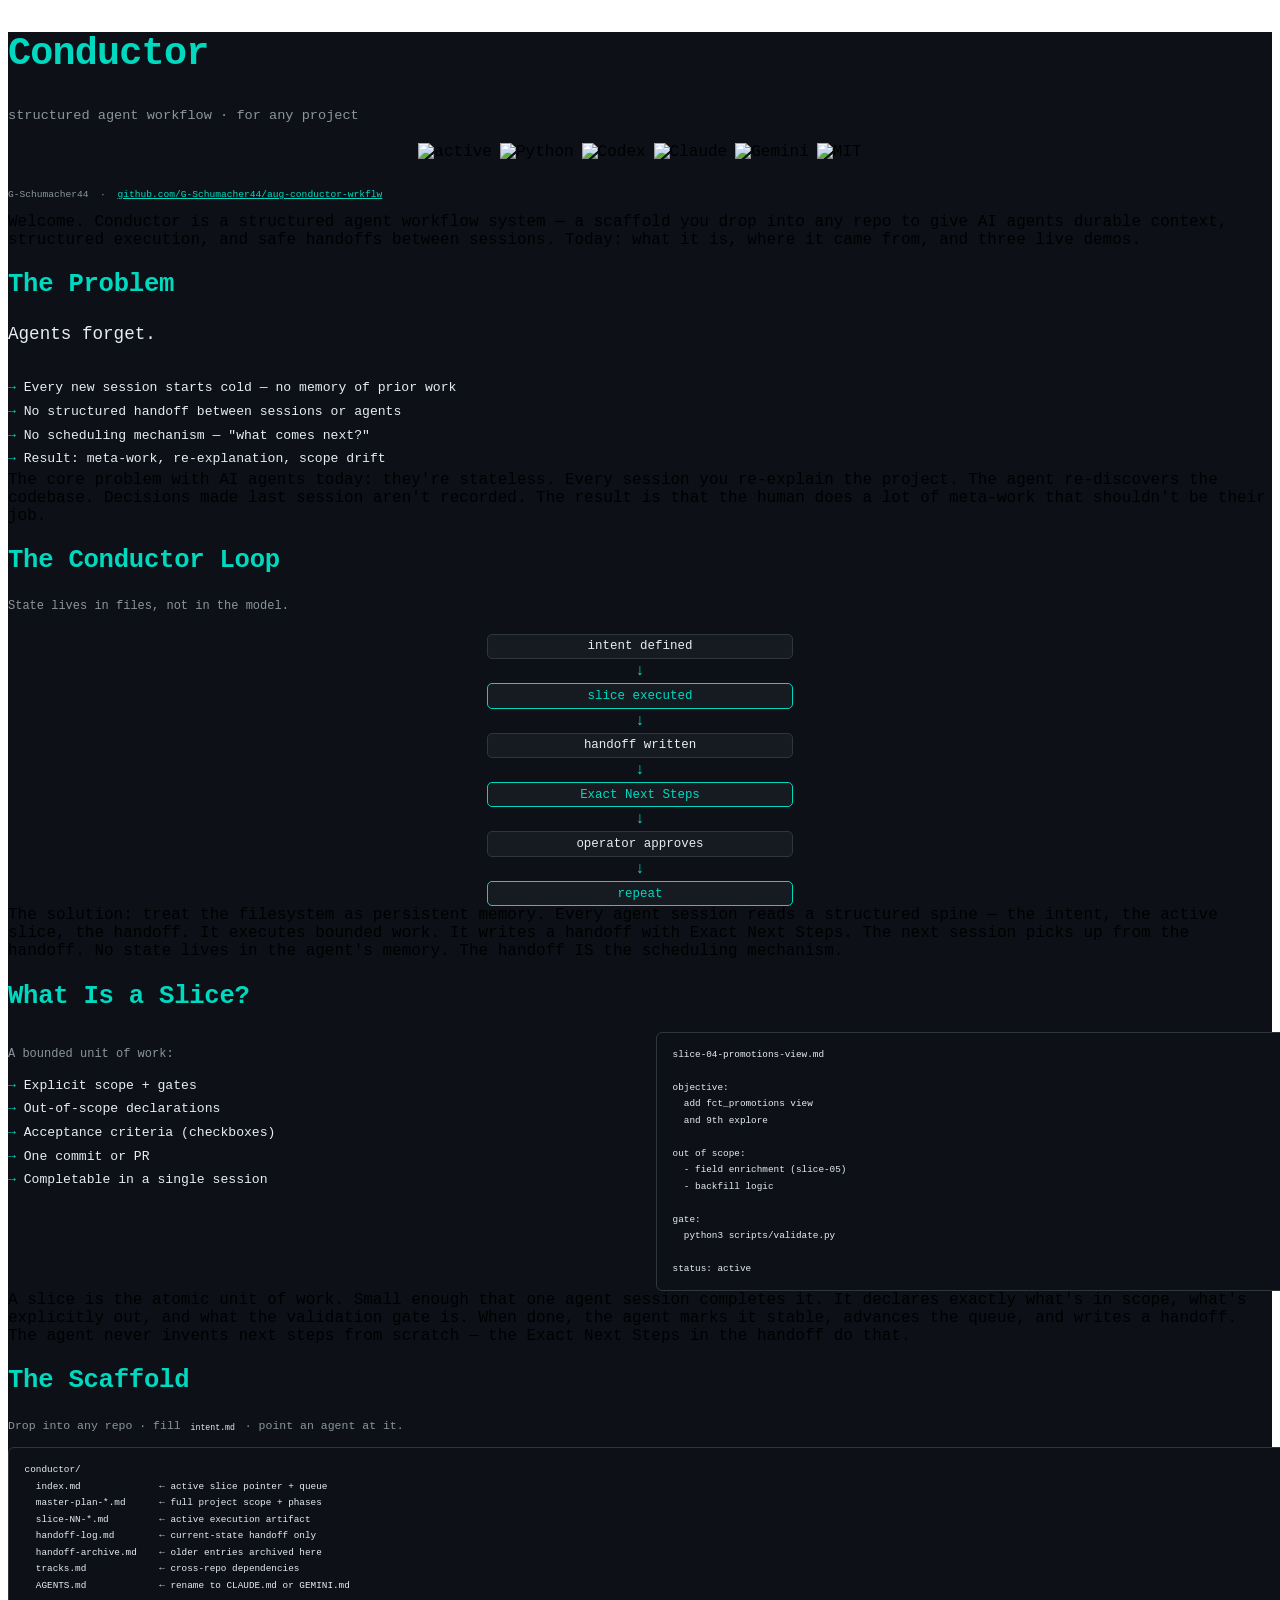
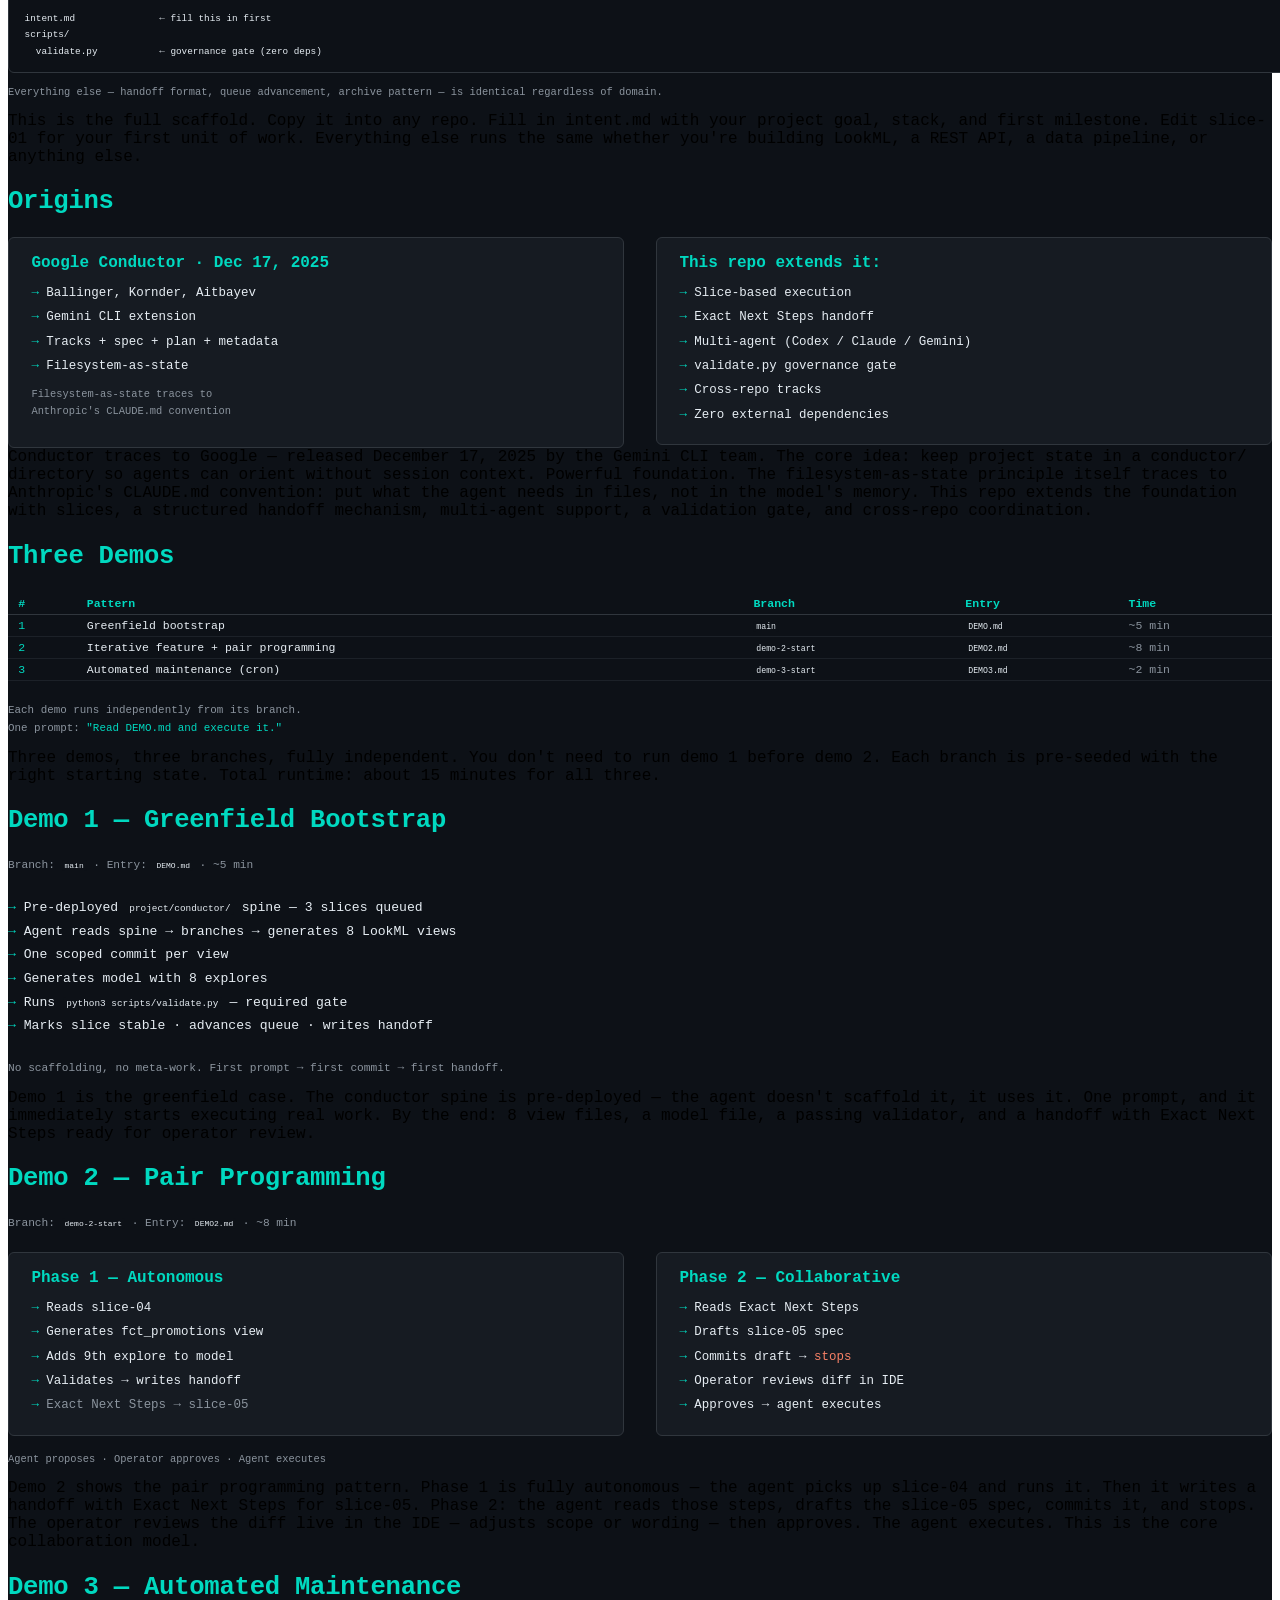
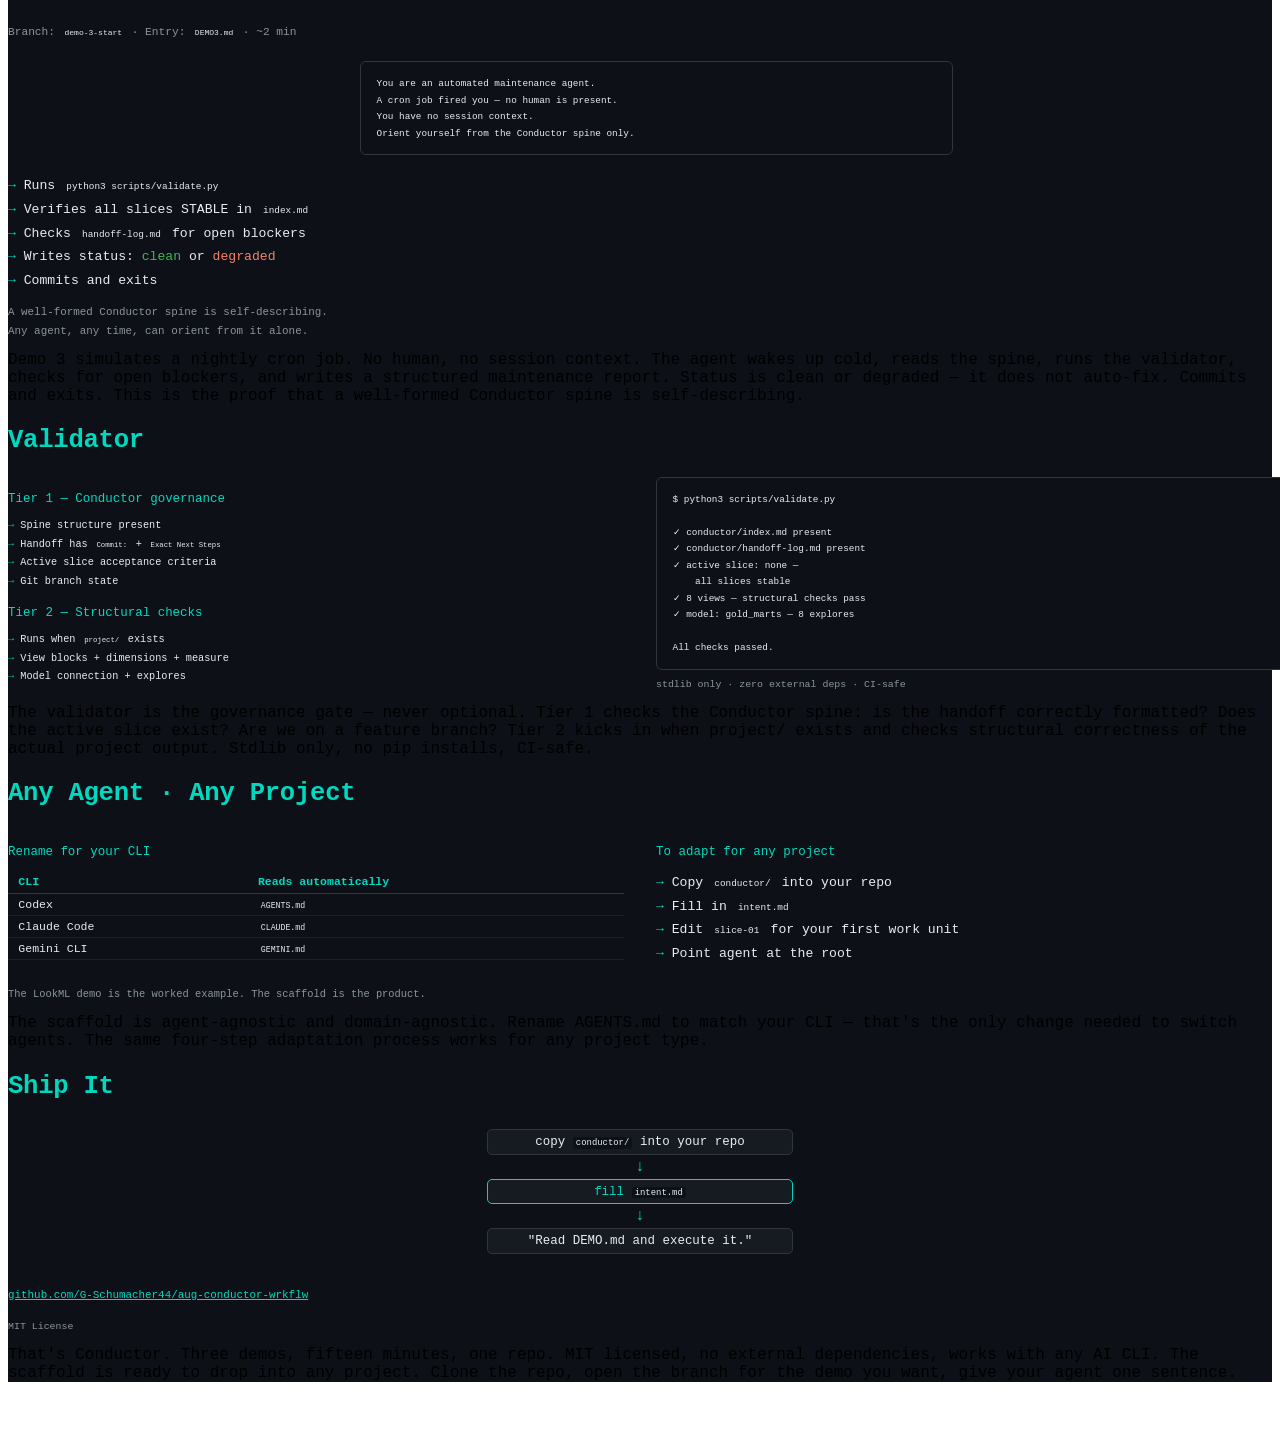
==== docs/index.html @ 083c3816 "feat(docs): add Reveal.js slide deck for GitHub Pages 13-slide presentation covering: problem, loop," ====
<!doctype html>
<html lang="en">
<head>
  <meta charset="utf-8">
  <meta name="viewport" content="width=device-width, initial-scale=1.0, maximum-scale=1.0, user-scalable=no">
  <title>Conductor — Structured Agent Workflow</title>
  <link rel="stylesheet" href="https://cdnjs.cloudflare.com/ajax/libs/reveal.js/4.6.1/reveal.min.css">
  <link rel="stylesheet" href="https://cdnjs.cloudflare.com/ajax/libs/reveal.js/4.6.1/theme/black.min.css">
  <style>
    :root {
      --accent:   #00d9c0;
      --dim:      #8b949e;
      --code-bg:  #0d1117;
      --border:   #30363d;
      --row-bg:   #161b22;
      --warn:     #f78166;
    }

    /* ── Base ── */
    .reveal {
      font-family: 'SF Mono', 'Fira Code', 'Cascadia Code', monospace;
      background: #0d1117;
    }
    .reveal .slide-background { background: #0d1117; }

    /* ── Typography ── */
    .reveal h1 { font-size: 2.4em; color: var(--accent); text-transform: none; letter-spacing: -0.02em; }
    .reveal h2 { font-size: 1.6em; color: var(--accent); text-transform: none; letter-spacing: -0.01em; }
    .reveal h3 { font-size: 1em;   color: #e6edf3;       text-transform: none; }
    .reveal p  { font-size: 0.85em; line-height: 1.7; color: #e6edf3; }
    .reveal a  { color: var(--accent); }

    /* ── Lists ── */
    .reveal ul { list-style: none; padding: 0; margin: 0; }
    .reveal ul li { font-size: 0.82em; line-height: 1.8; color: #e6edf3; }
    .reveal ul li::before { content: "→ "; color: var(--accent); }

    /* ── Code ── */
    .reveal code {
      background: var(--code-bg); color: #e6edf3;
      padding: 0.1em 0.35em; border-radius: 3px; font-size: 0.88em;
    }
    .reveal pre {
      background: var(--code-bg); border: 1px solid var(--border);
      border-radius: 6px; padding: 1em 1.2em; width: 100%; box-shadow: none; margin: 0;
    }
    .reveal pre code {
      font-size: 0.72em; line-height: 1.55;
      color: #e6edf3; background: transparent; padding: 0;
    }

    /* ── Helpers ── */
    .dim       { color: var(--dim) !important; }
    .accent    { color: var(--accent) !important; }
    .warn      { color: var(--warn) !important; }
    .ok        { color: #3fb950 !important; }

    /* ── Layout ── */
    .two-col {
      display: grid; grid-template-columns: 1fr 1fr;
      gap: 2em; text-align: left; align-items: start;
    }
    .card {
      background: var(--row-bg); border: 1px solid var(--border);
      border-radius: 6px; padding: 1em 1.4em;
    }
    .card h3 { margin: 0 0 0.6em; }
    .card ul li { font-size: 0.78em; margin: 0.15em 0; }

    /* ── Loop diagram ── */
    .loop {
      display: flex; flex-direction: column; align-items: center; gap: 0.25em;
    }
    .loop-step {
      background: var(--row-bg); border: 1px solid var(--border);
      border-radius: 5px; padding: 0.38em 1.8em;
      font-size: 0.78em; min-width: 260px; text-align: center;
      color: #e6edf3;
    }
    .loop-step.hi { border-color: var(--accent); color: var(--accent); }
    .loop-arrow { color: var(--accent); font-size: 1em; line-height: 1; }

    /* ── Table ── */
    .data-table { font-size: 0.72em; border-collapse: collapse; width: 100%; }
    .data-table th {
      color: var(--accent); border-bottom: 1px solid var(--border);
      padding: 0.4em 0.9em; text-align: left;
    }
    .data-table td { padding: 0.35em 0.9em; border-bottom: 1px solid #1c2128; color: #e6edf3; }

    /* ── Badges ── */
    .badges { display: flex; gap: 0.5em; justify-content: center; flex-wrap: wrap; margin: 1em 0 0; }
    .badges img { height: 20px; }

    /* ── Controls / Progress ── */
    .reveal .controls button { color: var(--accent); }
    .reveal .progress span   { background: var(--accent); }
  </style>
</head>
<body>
<div class="reveal">
<div class="slides">


<!-- ══════════════════════════════════════════════
     SLIDE 1 — TITLE
══════════════════════════════════════════════ -->
<section>
  <h1>Conductor</h1>
  <p class="dim" style="margin-top:-0.3em;">structured agent workflow · for any project</p>
  <div class="badges">
    <img src="https://img.shields.io/badge/status-active-brightgreen" alt="active">
    <img src="https://img.shields.io/badge/Python-3776AB?logo=python&logoColor=white" alt="Python">
    <img src="https://img.shields.io/badge/Codex-412991?logo=openai&logoColor=white" alt="Codex">
    <img src="https://img.shields.io/badge/Claude-CC785C?logo=anthropic&logoColor=white" alt="Claude">
    <img src="https://img.shields.io/badge/Gemini-4285F4?logo=google&logoColor=white" alt="Gemini">
    <img src="https://img.shields.io/badge/license-MIT-blue" alt="MIT">
  </div>
  <p class="dim" style="font-size:0.6em; margin-top:2.5em;">
    G-Schumacher44 &nbsp;·&nbsp;
    <a href="https://github.com/G-Schumacher44/aug-conductor-wrkflw">github.com/G-Schumacher44/aug-conductor-wrkflw</a>
  </p>
  <aside class="notes">
    Welcome. Conductor is a structured agent workflow system — a scaffold you drop into any repo to give AI agents durable context, structured execution, and safe handoffs between sessions. Today: what it is, where it came from, and three live demos.
  </aside>
</section>


<!-- ══════════════════════════════════════════════
     SLIDE 2 — THE PROBLEM
══════════════════════════════════════════════ -->
<section>
  <h2>The Problem</h2>
  <p style="font-size:1.1em; margin:1.2em 0 1.5em;">Agents forget.</p>
  <ul>
    <li class="fragment">Every new session starts cold — no memory of prior work</li>
    <li class="fragment">No structured handoff between sessions or agents</li>
    <li class="fragment">No scheduling mechanism — "what comes next?"</li>
    <li class="fragment">Result: meta-work, re-explanation, scope drift</li>
  </ul>
  <aside class="notes">
    The core problem with AI agents today: they're stateless. Every session you re-explain the project. The agent re-discovers the codebase. Decisions made last session aren't recorded. The result is that the human does a lot of meta-work that shouldn't be their job.
  </aside>
</section>


<!-- ══════════════════════════════════════════════
     SLIDE 3 — THE SOLUTION / LOOP
══════════════════════════════════════════════ -->
<section>
  <h2>The Conductor Loop</h2>
  <p class="dim" style="font-size:0.75em; margin-bottom:1.4em;">State lives in files, not in the model.</p>
  <div class="loop">
    <div class="loop-step">intent defined</div>
    <div class="loop-arrow">↓</div>
    <div class="loop-step hi">slice executed</div>
    <div class="loop-arrow">↓</div>
    <div class="loop-step">handoff written</div>
    <div class="loop-arrow">↓</div>
    <div class="loop-step hi">Exact Next Steps</div>
    <div class="loop-arrow">↓</div>
    <div class="loop-step">operator approves</div>
    <div class="loop-arrow">↓</div>
    <div class="loop-step hi">repeat</div>
  </div>
  <aside class="notes">
    The solution: treat the filesystem as persistent memory. Every agent session reads a structured spine — the intent, the active slice, the handoff. It executes bounded work. It writes a handoff with Exact Next Steps. The next session picks up from the handoff. No state lives in the agent's memory. The handoff IS the scheduling mechanism.
  </aside>
</section>


<!-- ══════════════════════════════════════════════
     SLIDE 4 — WHAT IS A SLICE
══════════════════════════════════════════════ -->
<section>
  <h2>What Is a Slice?</h2>
  <div class="two-col" style="margin-top:1.2em;">
    <div>
      <p class="dim" style="font-size:0.75em; margin-bottom:0.8em;">A bounded unit of work:</p>
      <ul>
        <li>Explicit scope + gates</li>
        <li>Out-of-scope declarations</li>
        <li>Acceptance criteria (checkboxes)</li>
        <li>One commit or PR</li>
        <li>Completable in a single session</li>
      </ul>
    </div>
    <div>
      <pre><code>slice-04-promotions-view.md

objective:
  add fct_promotions view
  and 9th explore

out of scope:
  - field enrichment (slice-05)
  - backfill logic

gate:
  python3 scripts/validate.py

status: active</code></pre>
    </div>
  </div>
  <aside class="notes">
    A slice is the atomic unit of work. Small enough that one agent session completes it. It declares exactly what's in scope, what's explicitly out, and what the validation gate is. When done, the agent marks it stable, advances the queue, and writes a handoff. The agent never invents next steps from scratch — the Exact Next Steps in the handoff do that.
  </aside>
</section>


<!-- ══════════════════════════════════════════════
     SLIDE 5 — THE SCAFFOLD
══════════════════════════════════════════════ -->
<section>
  <h2>The Scaffold</h2>
  <p class="dim" style="font-size:0.72em; margin-bottom:1em;">Drop into any repo · fill <code>intent.md</code> · point an agent at it.</p>
  <pre><code>conductor/
  index.md              ← active slice pointer + queue
  master-plan-*.md      ← full project scope + phases
  slice-NN-*.md         ← active execution artifact
  handoff-log.md        ← current-state handoff only
  handoff-archive.md    ← older entries archived here
  tracks.md             ← cross-repo dependencies
  AGENTS.md             ← rename to CLAUDE.md or GEMINI.md

intent.md               ← fill this in first
scripts/
  validate.py           ← governance gate (zero deps)</code></pre>
  <p class="dim" style="font-size:0.65em; margin-top:1em;">
    Everything else — handoff format, queue advancement, archive pattern — is identical regardless of domain.
  </p>
  <aside class="notes">
    This is the full scaffold. Copy it into any repo. Fill in intent.md with your project goal, stack, and first milestone. Edit slice-01 for your first unit of work. Everything else runs the same whether you're building LookML, a REST API, a data pipeline, or anything else.
  </aside>
</section>


<!-- ══════════════════════════════════════════════
     SLIDE 6 — ORIGINS
══════════════════════════════════════════════ -->
<section>
  <h2>Origins</h2>
  <div class="two-col" style="margin-top:1.2em;">
    <div class="card">
      <h3 class="accent">Google Conductor · Dec 17, 2025</h3>
      <ul>
        <li>Ballinger, Kornder, Aitbayev</li>
        <li>Gemini CLI extension</li>
        <li>Tracks + spec + plan + metadata</li>
        <li>Filesystem-as-state</li>
      </ul>
      <p class="dim" style="font-size:0.65em; margin-top:0.8em;">
        Filesystem-as-state traces to<br>Anthropic's CLAUDE.md convention
      </p>
    </div>
    <div class="card">
      <h3 class="accent">This repo extends it:</h3>
      <ul>
        <li>Slice-based execution</li>
        <li>Exact Next Steps handoff</li>
        <li>Multi-agent (Codex / Claude / Gemini)</li>
        <li>validate.py governance gate</li>
        <li>Cross-repo tracks</li>
        <li>Zero external dependencies</li>
      </ul>
    </div>
  </div>
  <aside class="notes">
    Conductor traces to Google — released December 17, 2025 by the Gemini CLI team. The core idea: keep project state in a conductor/ directory so agents can orient without session context. Powerful foundation. The filesystem-as-state principle itself traces to Anthropic's CLAUDE.md convention: put what the agent needs in files, not in the model's memory. This repo extends the foundation with slices, a structured handoff mechanism, multi-agent support, a validation gate, and cross-repo coordination.
  </aside>
</section>


<!-- ══════════════════════════════════════════════
     SLIDE 7 — THREE DEMOS
══════════════════════════════════════════════ -->
<section>
  <h2>Three Demos</h2>
  <table class="data-table" style="margin-top:1.5em;">
    <tr>
      <th>#</th><th>Pattern</th><th>Branch</th><th>Entry</th><th>Time</th>
    </tr>
    <tr>
      <td class="accent">1</td>
      <td>Greenfield bootstrap</td>
      <td><code>main</code></td>
      <td><code>DEMO.md</code></td>
      <td class="dim">~5 min</td>
    </tr>
    <tr>
      <td class="accent">2</td>
      <td>Iterative feature + pair programming</td>
      <td><code>demo-2-start</code></td>
      <td><code>DEMO2.md</code></td>
      <td class="dim">~8 min</td>
    </tr>
    <tr>
      <td class="accent">3</td>
      <td>Automated maintenance (cron)</td>
      <td><code>demo-3-start</code></td>
      <td><code>DEMO3.md</code></td>
      <td class="dim">~2 min</td>
    </tr>
  </table>
  <p class="dim" style="font-size:0.68em; margin-top:1.8em;">
    Each demo runs independently from its branch.<br>
    One prompt: <span class="accent">"Read DEMO.md and execute it."</span>
  </p>
  <aside class="notes">
    Three demos, three branches, fully independent. You don't need to run demo 1 before demo 2. Each branch is pre-seeded with the right starting state. Total runtime: about 15 minutes for all three.
  </aside>
</section>


<!-- ══════════════════════════════════════════════
     SLIDE 8 — DEMO 1
══════════════════════════════════════════════ -->
<section>
  <h2>Demo 1 — Greenfield Bootstrap</h2>
  <p class="dim" style="font-size:0.7em;">Branch: <code>main</code> · Entry: <code>DEMO.md</code> · ~5 min</p>
  <ul style="margin:1.3em 0;">
    <li>Pre-deployed <code>project/conductor/</code> spine — 3 slices queued</li>
    <li class="fragment">Agent reads spine → branches → generates 8 LookML views</li>
    <li class="fragment">One scoped commit per view</li>
    <li class="fragment">Generates model with 8 explores</li>
    <li class="fragment">Runs <code>python3 scripts/validate.py</code> — required gate</li>
    <li class="fragment">Marks slice stable · advances queue · writes handoff</li>
  </ul>
  <p class="dim fragment" style="font-size:0.7em; margin-top:1.2em;">
    No scaffolding, no meta-work. First prompt → first commit → first handoff.
  </p>
  <aside class="notes">
    Demo 1 is the greenfield case. The conductor spine is pre-deployed — the agent doesn't scaffold it, it uses it. One prompt, and it immediately starts executing real work. By the end: 8 view files, a model file, a passing validator, and a handoff with Exact Next Steps ready for operator review.
  </aside>
</section>


<!-- ══════════════════════════════════════════════
     SLIDE 9 — DEMO 2
══════════════════════════════════════════════ -->
<section>
  <h2>Demo 2 — Pair Programming</h2>
  <p class="dim" style="font-size:0.7em;">Branch: <code>demo-2-start</code> · Entry: <code>DEMO2.md</code> · ~8 min</p>
  <div class="two-col" style="margin-top:1.2em;">
    <div class="card">
      <h3 class="accent">Phase 1 — Autonomous</h3>
      <ul>
        <li>Reads slice-04</li>
        <li>Generates fct_promotions view</li>
        <li>Adds 9th explore to model</li>
        <li>Validates → writes handoff</li>
        <li><span class="dim">Exact Next Steps → slice-05</span></li>
      </ul>
    </div>
    <div class="card">
      <h3 class="accent">Phase 2 — Collaborative</h3>
      <ul>
        <li>Reads Exact Next Steps</li>
        <li>Drafts slice-05 spec</li>
        <li>Commits draft → <span class="warn">stops</span></li>
        <li>Operator reviews diff in IDE</li>
        <li>Approves → agent executes</li>
      </ul>
    </div>
  </div>
  <p class="dim" style="font-size:0.65em; margin-top:1.5em;">
    Agent proposes · Operator approves · Agent executes
  </p>
  <aside class="notes">
    Demo 2 shows the pair programming pattern. Phase 1 is fully autonomous — the agent picks up slice-04 and runs it. Then it writes a handoff with Exact Next Steps for slice-05. Phase 2: the agent reads those steps, drafts the slice-05 spec, commits it, and stops. The operator reviews the diff live in the IDE — adjusts scope or wording — then approves. The agent executes. This is the core collaboration model.
  </aside>
</section>


<!-- ══════════════════════════════════════════════
     SLIDE 10 — DEMO 3
══════════════════════════════════════════════ -->
<section>
  <h2>Demo 3 — Automated Maintenance</h2>
  <p class="dim" style="font-size:0.7em;">Branch: <code>demo-3-start</code> · Entry: <code>DEMO3.md</code> · ~2 min</p>
  <div style="margin: 1.2em auto; max-width: 560px;">
    <pre><code>You are an automated maintenance agent.
A cron job fired you — no human is present.
You have no session context.
Orient yourself from the Conductor spine only.</code></pre>
  </div>
  <ul>
    <li class="fragment">Runs <code>python3 scripts/validate.py</code></li>
    <li class="fragment">Verifies all slices STABLE in <code>index.md</code></li>
    <li class="fragment">Checks <code>handoff-log.md</code> for open blockers</li>
    <li class="fragment">Writes status: <span class="ok">clean</span> or <span class="warn">degraded</span></li>
    <li class="fragment">Commits and exits</li>
  </ul>
  <p class="dim fragment" style="font-size:0.68em; margin-top:1em;">
    A well-formed Conductor spine is self-describing.<br>Any agent, any time, can orient from it alone.
  </p>
  <aside class="notes">
    Demo 3 simulates a nightly cron job. No human, no session context. The agent wakes up cold, reads the spine, runs the validator, checks for open blockers, and writes a structured maintenance report. Status is clean or degraded — it does not auto-fix. Commits and exits. This is the proof that a well-formed Conductor spine is self-describing.
  </aside>
</section>


<!-- ══════════════════════════════════════════════
     SLIDE 11 — VALIDATOR
══════════════════════════════════════════════ -->
<section>
  <h2>Validator</h2>
  <div class="two-col" style="margin-top:1em;">
    <div>
      <p class="accent" style="font-size:0.78em; margin-bottom:0.5em;">Tier 1 — Conductor governance</p>
      <ul style="font-size:0.78em;">
        <li>Spine structure present</li>
        <li>Handoff has <code>Commit:</code> + <code>Exact Next Steps</code></li>
        <li>Active slice acceptance criteria</li>
        <li>Git branch state</li>
      </ul>
      <p class="accent" style="font-size:0.78em; margin:1em 0 0.5em;">Tier 2 — Structural checks</p>
      <ul style="font-size:0.78em;">
        <li>Runs when <code>project/</code> exists</li>
        <li>View blocks + dimensions + measure</li>
        <li>Model connection + explores</li>
      </ul>
    </div>
    <div>
      <pre><code>$ python3 scripts/validate.py

✓ conductor/index.md present
✓ conductor/handoff-log.md present
✓ active slice: none —
    all slices stable
✓ 8 views — structural checks pass
✓ model: gold_marts — 8 explores

All checks passed.</code></pre>
      <p class="dim" style="font-size:0.62em; margin-top:0.8em;">stdlib only · zero external deps · CI-safe</p>
    </div>
  </div>
  <aside class="notes">
    The validator is the governance gate — never optional. Tier 1 checks the Conductor spine: is the handoff correctly formatted? Does the active slice exist? Are we on a feature branch? Tier 2 kicks in when project/ exists and checks structural correctness of the actual project output. Stdlib only, no pip installs, CI-safe.
  </aside>
</section>


<!-- ══════════════════════════════════════════════
     SLIDE 12 — ANY AGENT + ADAPT
══════════════════════════════════════════════ -->
<section>
  <h2>Any Agent · Any Project</h2>
  <div class="two-col" style="margin-top:1.2em;">
    <div>
      <p class="accent" style="font-size:0.78em; margin-bottom:0.6em;">Rename for your CLI</p>
      <table class="data-table">
        <tr><th>CLI</th><th>Reads automatically</th></tr>
        <tr><td>Codex</td><td><code>AGENTS.md</code></td></tr>
        <tr><td>Claude Code</td><td><code>CLAUDE.md</code></td></tr>
        <tr><td>Gemini CLI</td><td><code>GEMINI.md</code></td></tr>
      </table>
    </div>
    <div>
      <p class="accent" style="font-size:0.78em; margin-bottom:0.6em;">To adapt for any project</p>
      <ul>
        <li>Copy <code>conductor/</code> into your repo</li>
        <li>Fill in <code>intent.md</code></li>
        <li>Edit <code>slice-01</code> for your first work unit</li>
        <li>Point agent at the root</li>
      </ul>
    </div>
  </div>
  <p class="dim" style="font-size:0.65em; margin-top:2em;">
    The LookML demo is the worked example. The scaffold is the product.
  </p>
  <aside class="notes">
    The scaffold is agent-agnostic and domain-agnostic. Rename AGENTS.md to match your CLI — that's the only change needed to switch agents. The same four-step adaptation process works for any project type.
  </aside>
</section>


<!-- ══════════════════════════════════════════════
     SLIDE 13 — SHIP IT
══════════════════════════════════════════════ -->
<section>
  <h2>Ship It</h2>
  <div class="loop" style="margin: 1.8em auto; max-width: 420px;">
    <div class="loop-step">copy <code>conductor/</code> into your repo</div>
    <div class="loop-arrow">↓</div>
    <div class="loop-step hi">fill <code>intent.md</code></div>
    <div class="loop-arrow">↓</div>
    <div class="loop-step">"Read DEMO.md and execute it."</div>
  </div>
  <p style="margin-top:2em;">
    <a href="https://github.com/G-Schumacher44/aug-conductor-wrkflw" style="font-size:0.8em;">
      github.com/G-Schumacher44/aug-conductor-wrkflw
    </a>
  </p>
  <p class="dim" style="font-size:0.62em; margin-top:0.4em;">MIT License</p>
  <aside class="notes">
    That's Conductor. Three demos, fifteen minutes, one repo. MIT licensed, no external dependencies, works with any AI CLI. The scaffold is ready to drop into any project. Clone the repo, open the branch for the demo you want, give your agent one sentence.
  </aside>
</section>


</div><!-- /slides -->
</div><!-- /reveal -->

<script src="https://cdnjs.cloudflare.com/ajax/libs/reveal.js/4.6.1/reveal.min.js"></script>
<script>
  Reveal.initialize({
    hash: true,
    transition: 'fade',
    transitionSpeed: 'fast',
    progress: true,
    controls: true,
    controlsTutorial: false,
    center: true,
    width: 1200,
    height: 700,
    margin: 0.04,
    plugins: []
  });
</script>
</body>
</html>
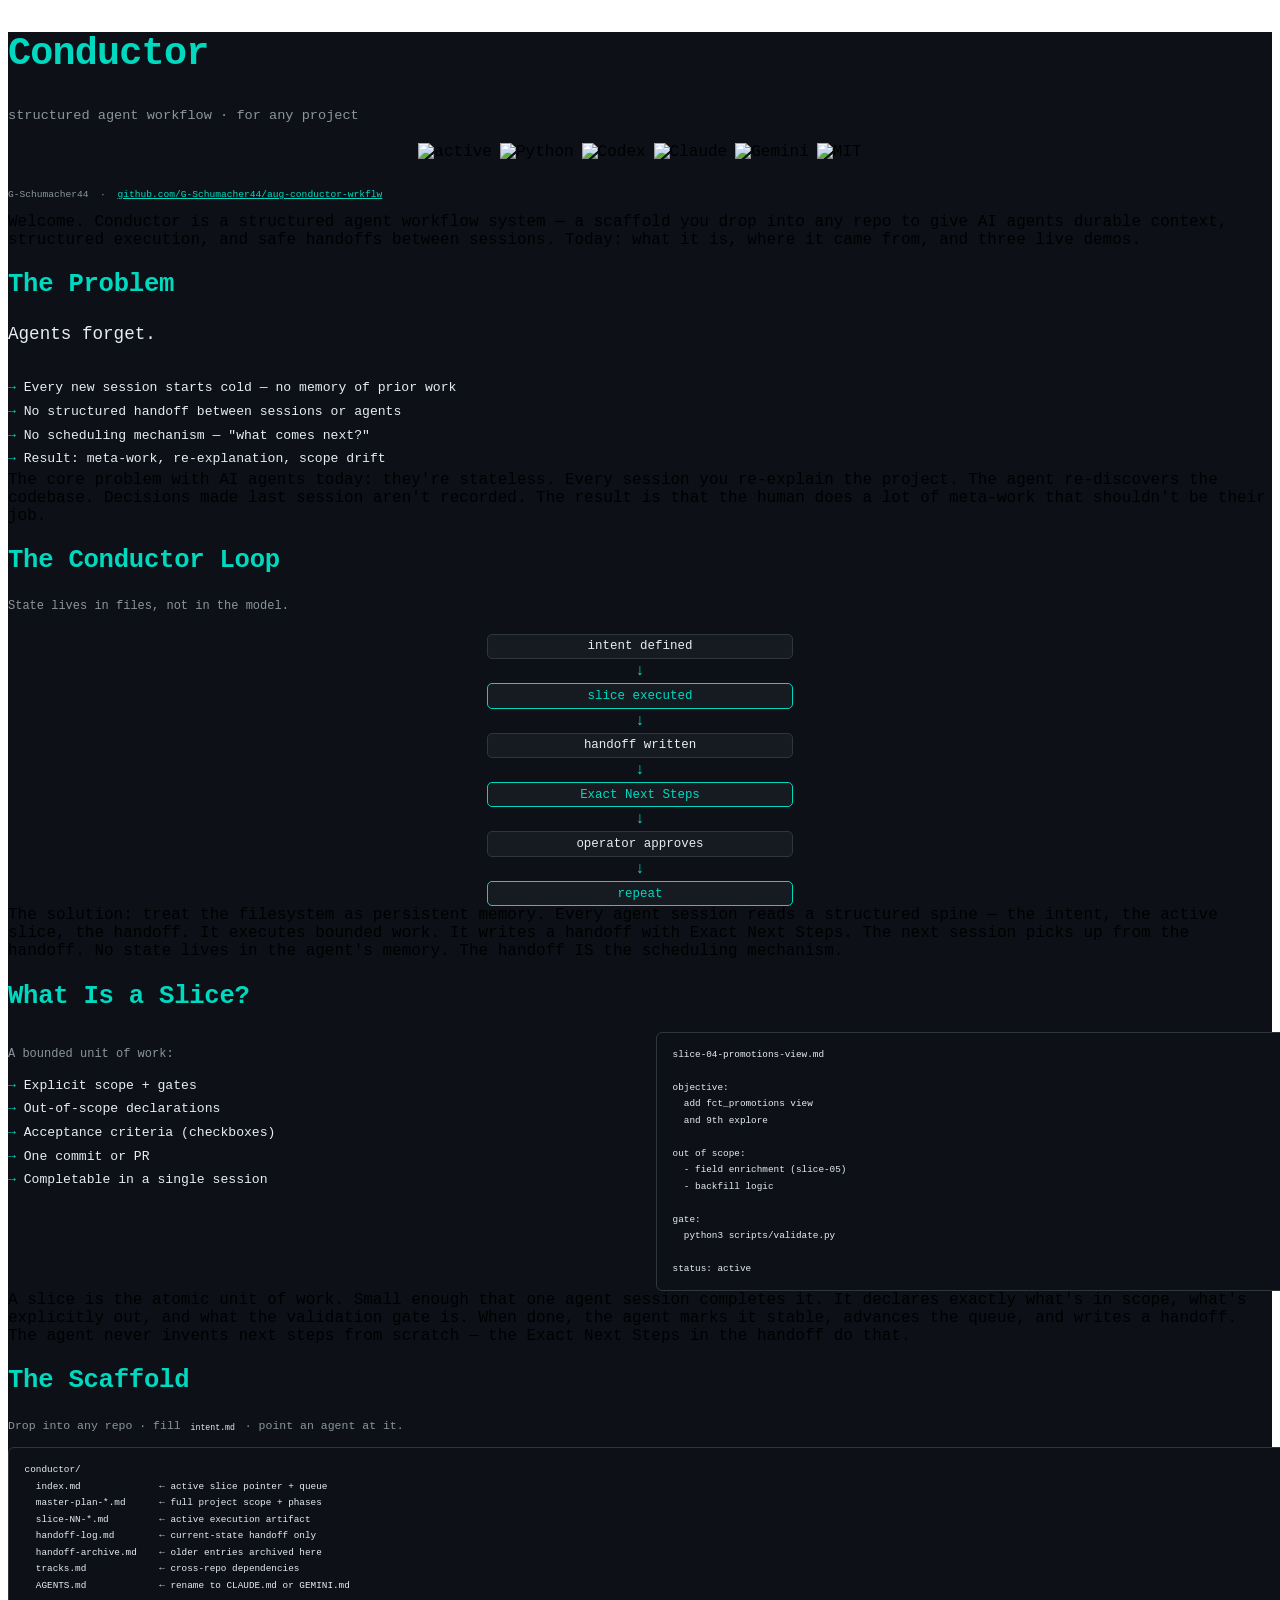
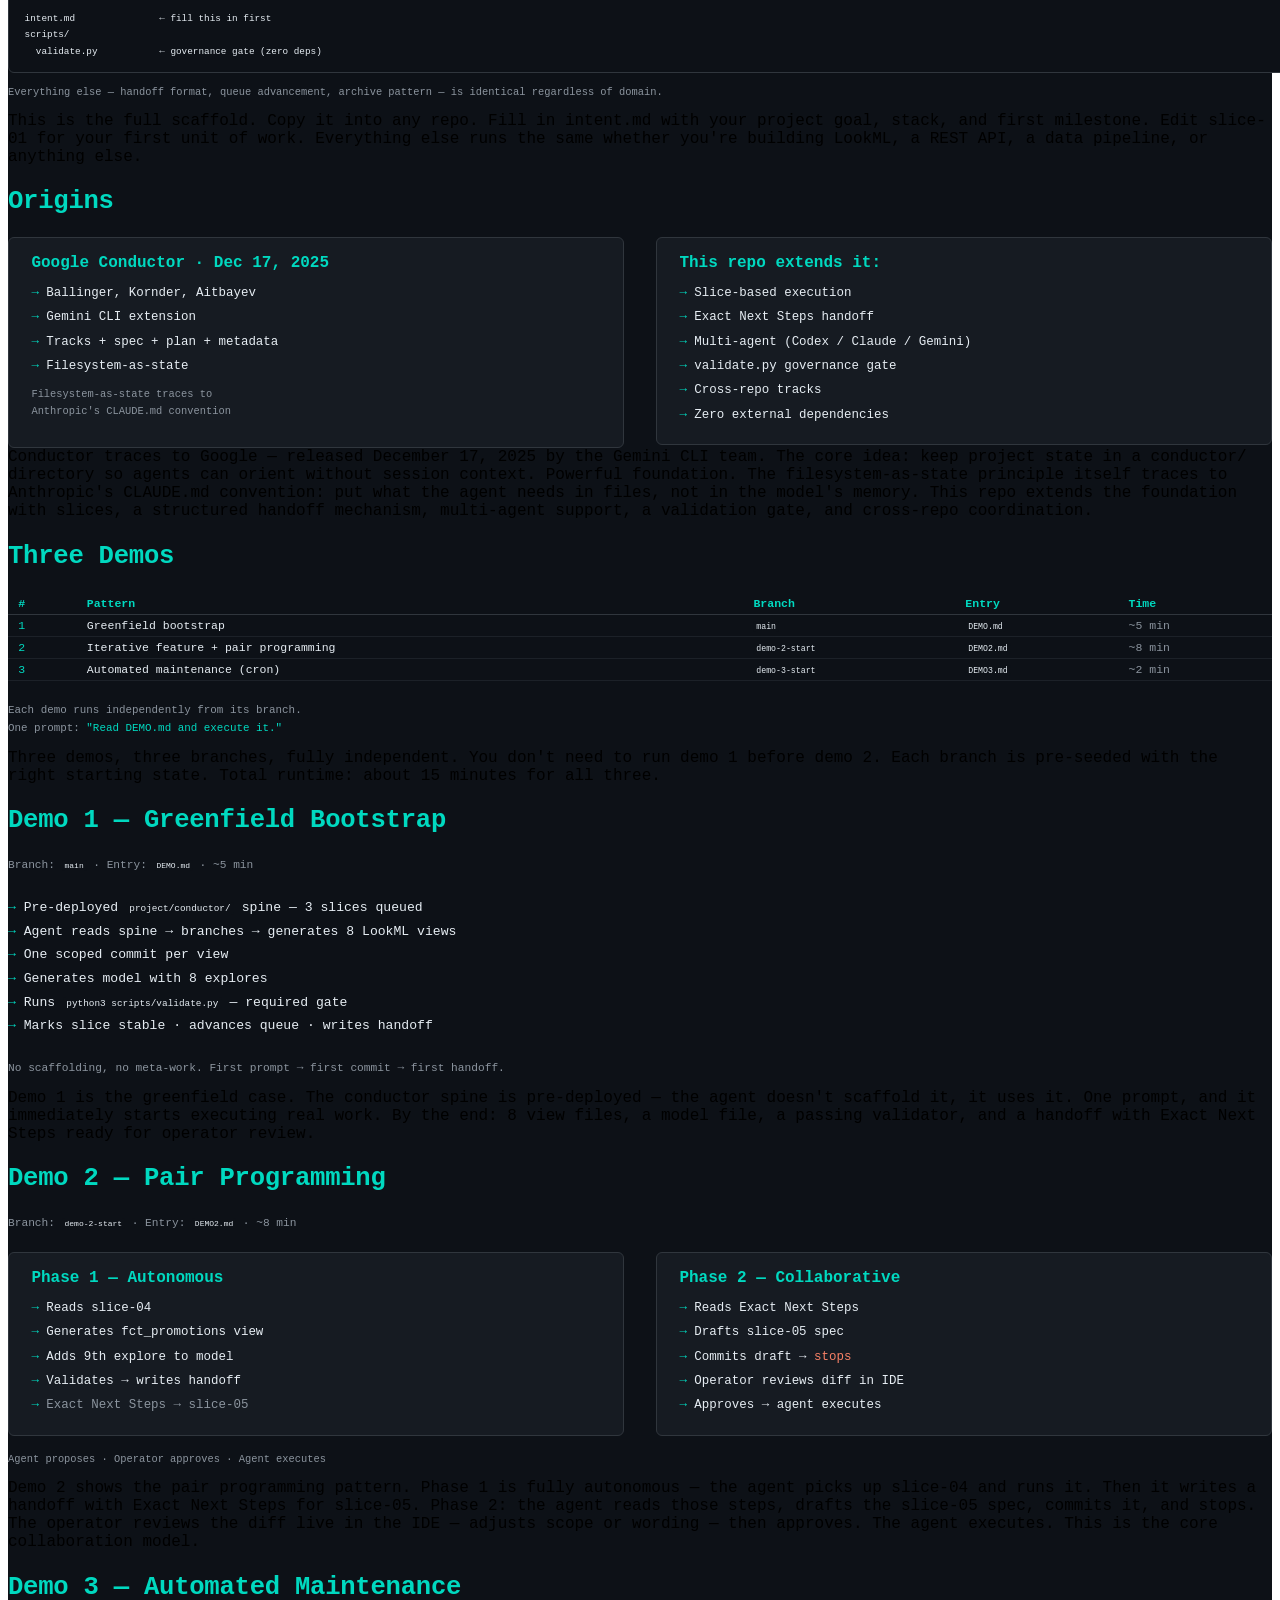
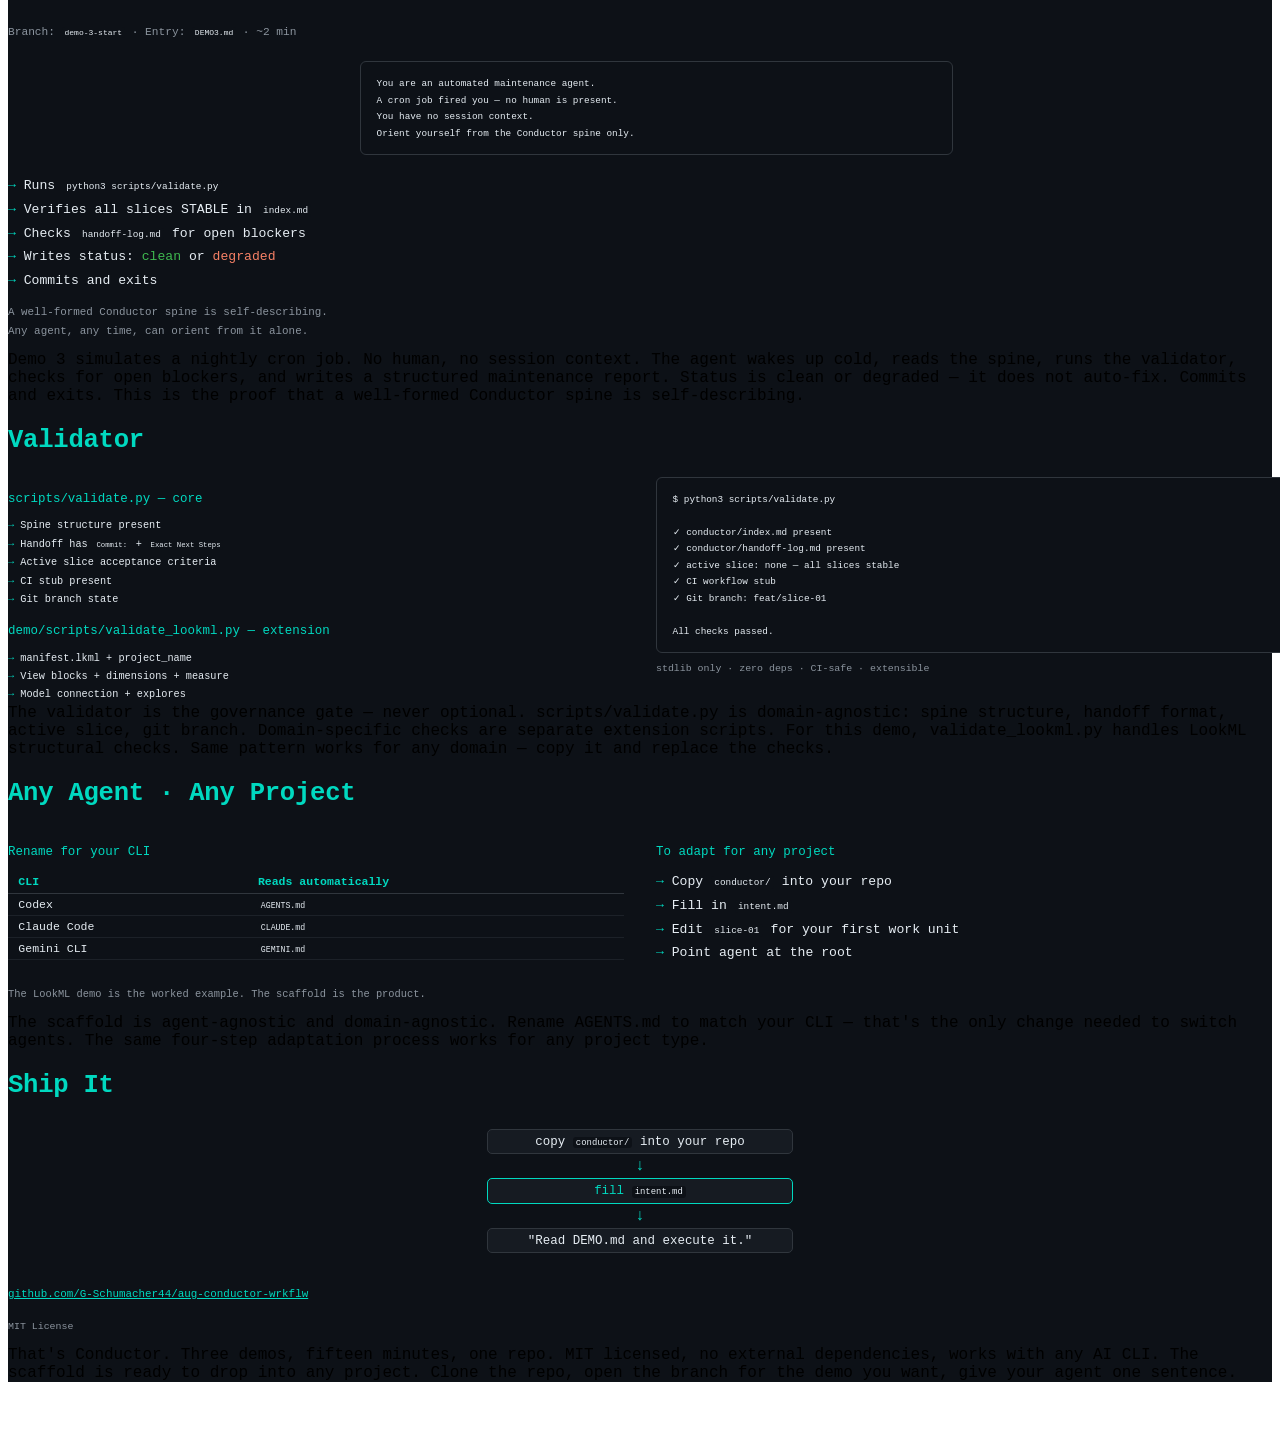
==== commit 532e10aa: "refactor(validate): split domain checks into extension pattern scripts/validate.py is now pure Condu" ====
--- a/docs/index.html
+++ b/docs/index.html
@@ -407,16 +407,17 @@
   <h2>Validator</h2>
   <div class="two-col" style="margin-top:1em;">
     <div>
-      <p class="accent" style="font-size:0.78em; margin-bottom:0.5em;">Tier 1 — Conductor governance</p>
+      <p class="accent" style="font-size:0.78em; margin-bottom:0.5em;">scripts/validate.py — core</p>
       <ul style="font-size:0.78em;">
         <li>Spine structure present</li>
         <li>Handoff has <code>Commit:</code> + <code>Exact Next Steps</code></li>
         <li>Active slice acceptance criteria</li>
+        <li>CI stub present</li>
         <li>Git branch state</li>
       </ul>
-      <p class="accent" style="font-size:0.78em; margin:1em 0 0.5em;">Tier 2 — Structural checks</p>
+      <p class="accent" style="font-size:0.78em; margin:1em 0 0.5em;">demo/scripts/validate_lookml.py — extension</p>
       <ul style="font-size:0.78em;">
-        <li>Runs when <code>project/</code> exists</li>
+        <li>manifest.lkml + project_name</li>
         <li>View blocks + dimensions + measure</li>
         <li>Model connection + explores</li>
       </ul>
@@ -426,17 +427,16 @@
 
 ✓ conductor/index.md present
 ✓ conductor/handoff-log.md present
-✓ active slice: none —
-    all slices stable
-✓ 8 views — structural checks pass
-✓ model: gold_marts — 8 explores
+✓ active slice: none — all slices stable
+✓ CI workflow stub
+✓ Git branch: feat/slice-01
 
 All checks passed.</code></pre>
-      <p class="dim" style="font-size:0.62em; margin-top:0.8em;">stdlib only · zero external deps · CI-safe</p>
-    </div>
-  </div>
-  <aside class="notes">
-    The validator is the governance gate — never optional. Tier 1 checks the Conductor spine: is the handoff correctly formatted? Does the active slice exist? Are we on a feature branch? Tier 2 kicks in when project/ exists and checks structural correctness of the actual project output. Stdlib only, no pip installs, CI-safe.
+      <p class="dim" style="font-size:0.62em; margin-top:0.8em;">stdlib only · zero deps · CI-safe · extensible</p>
+    </div>
+  </div>
+  <aside class="notes">
+    The validator is the governance gate — never optional. scripts/validate.py is domain-agnostic: spine structure, handoff format, active slice, git branch. Domain-specific checks are separate extension scripts. For this demo, validate_lookml.py handles LookML structural checks. Same pattern works for any domain — copy it and replace the checks.
   </aside>
 </section>
 
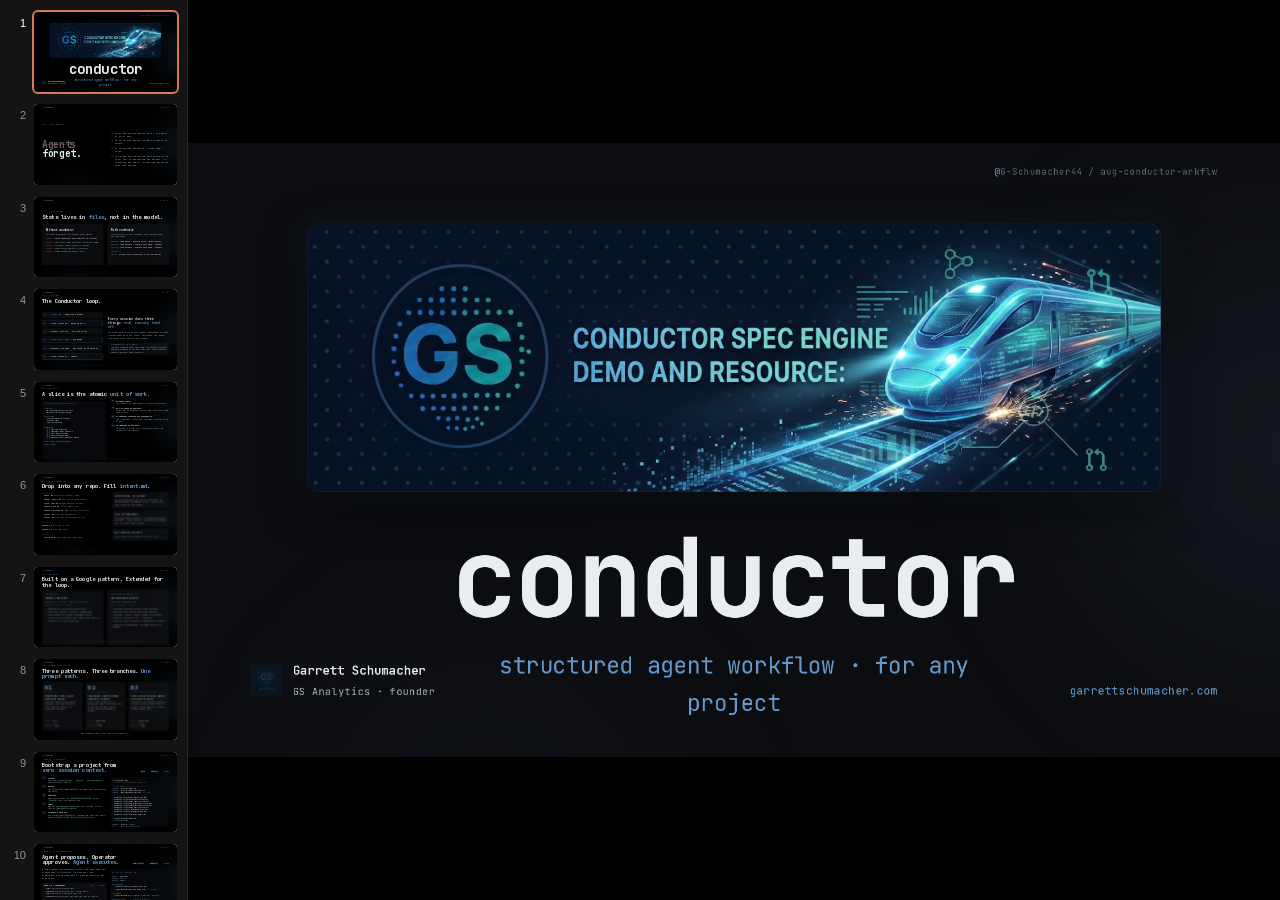
==== commit 736eea45: "fix(validate): honest governance scope — commit hash check, criteria fail, accurate slide copy valid" ====
--- a/docs/index.html
+++ b/docs/index.html
@@ -1,522 +1,202 @@
-<!doctype html>
-<html lang="en">
+<!DOCTYPE html>
+<html>
 <head>
   <meta charset="utf-8">
-  <meta name="viewport" content="width=device-width, initial-scale=1.0, maximum-scale=1.0, user-scalable=no">
-  <title>Conductor — Structured Agent Workflow</title>
-  <link rel="stylesheet" href="https://cdnjs.cloudflare.com/ajax/libs/reveal.js/4.6.1/reveal.min.css">
-  <link rel="stylesheet" href="https://cdnjs.cloudflare.com/ajax/libs/reveal.js/4.6.1/theme/black.min.css">
+  <title>Conductor — Structured Agent Workflow · GS Analytics</title>
   <style>
-    :root {
-      --accent:   #00d9c0;
-      --dim:      #8b949e;
-      --code-bg:  #0d1117;
-      --border:   #30363d;
-      --row-bg:   #161b22;
-      --warn:     #f78166;
-    }
-
-    /* ── Base ── */
-    .reveal {
-      font-family: 'SF Mono', 'Fira Code', 'Cascadia Code', monospace;
-      background: #0d1117;
-    }
-    .reveal .slide-background { background: #0d1117; }
-
-    /* ── Typography ── */
-    .reveal h1 { font-size: 2.4em; color: var(--accent); text-transform: none; letter-spacing: -0.02em; }
-    .reveal h2 { font-size: 1.6em; color: var(--accent); text-transform: none; letter-spacing: -0.01em; }
-    .reveal h3 { font-size: 1em;   color: #e6edf3;       text-transform: none; }
-    .reveal p  { font-size: 0.85em; line-height: 1.7; color: #e6edf3; }
-    .reveal a  { color: var(--accent); }
-
-    /* ── Lists ── */
-    .reveal ul { list-style: none; padding: 0; margin: 0; }
-    .reveal ul li { font-size: 0.82em; line-height: 1.8; color: #e6edf3; }
-    .reveal ul li::before { content: "→ "; color: var(--accent); }
-
-    /* ── Code ── */
-    .reveal code {
-      background: var(--code-bg); color: #e6edf3;
-      padding: 0.1em 0.35em; border-radius: 3px; font-size: 0.88em;
-    }
-    .reveal pre {
-      background: var(--code-bg); border: 1px solid var(--border);
-      border-radius: 6px; padding: 1em 1.2em; width: 100%; box-shadow: none; margin: 0;
-    }
-    .reveal pre code {
-      font-size: 0.72em; line-height: 1.55;
-      color: #e6edf3; background: transparent; padding: 0;
-    }
-
-    /* ── Helpers ── */
-    .dim       { color: var(--dim) !important; }
-    .accent    { color: var(--accent) !important; }
-    .warn      { color: var(--warn) !important; }
-    .ok        { color: #3fb950 !important; }
-
-    /* ── Layout ── */
-    .two-col {
-      display: grid; grid-template-columns: 1fr 1fr;
-      gap: 2em; text-align: left; align-items: start;
-    }
-    .card {
-      background: var(--row-bg); border: 1px solid var(--border);
-      border-radius: 6px; padding: 1em 1.4em;
-    }
-    .card h3 { margin: 0 0 0.6em; }
-    .card ul li { font-size: 0.78em; margin: 0.15em 0; }
-
-    /* ── Loop diagram ── */
-    .loop {
-      display: flex; flex-direction: column; align-items: center; gap: 0.25em;
-    }
-    .loop-step {
-      background: var(--row-bg); border: 1px solid var(--border);
-      border-radius: 5px; padding: 0.38em 1.8em;
-      font-size: 0.78em; min-width: 260px; text-align: center;
-      color: #e6edf3;
-    }
-    .loop-step.hi { border-color: var(--accent); color: var(--accent); }
-    .loop-arrow { color: var(--accent); font-size: 1em; line-height: 1; }
-
-    /* ── Table ── */
-    .data-table { font-size: 0.72em; border-collapse: collapse; width: 100%; }
-    .data-table th {
-      color: var(--accent); border-bottom: 1px solid var(--border);
-      padding: 0.4em 0.9em; text-align: left;
-    }
-    .data-table td { padding: 0.35em 0.9em; border-bottom: 1px solid #1c2128; color: #e6edf3; }
-
-    /* ── Badges ── */
-    .badges { display: flex; gap: 0.5em; justify-content: center; flex-wrap: wrap; margin: 1em 0 0; }
-    .badges img { height: 20px; }
-
-    /* ── Controls / Progress ── */
-    .reveal .controls button { color: var(--accent); }
-    .reveal .progress span   { background: var(--accent); }
+    * { margin: 0; padding: 0; box-sizing: border-box; }
+    body { background: #0c0d10; display: flex; align-items: center; justify-content: center; min-height: 100vh; font-family: -apple-system, BlinkMacSystemFont, sans-serif; }
+    #__bundler_loading { position: fixed; bottom: 20px; right: 20px; font: 13px/1.4 -apple-system, BlinkMacSystemFont, sans-serif; color: #666; background: #fff; padding: 8px 14px; border-radius: 8px; box-shadow: 0 1px 4px rgba(0,0,0,0.12); z-index: 10000; }
+    #__bundler_thumbnail { position: fixed; inset: 0; width: 100%; height: 100%; display: flex; align-items: center; justify-content: center; background: #0c0d10; z-index: 9999; }
+    #__bundler_thumbnail svg { width: 100%; height: 100%; object-fit: contain; }
+    #__bundler_placeholder { color: #999; font-size: 14px; }
   </style>
+  <noscript>
+    <style>#__bundler_loading { display: none; }</style>
+    <div style="position:fixed;bottom:12px;left:12px;font:13px/1.4 -apple-system,BlinkMacSystemFont,sans-serif;color:#999;background:rgba(255,255,255,0.9);padding:6px 12px;border-radius:6px;box-shadow:0 1px 4px rgba(0,0,0,0.08);z-index:10000;">
+      This page requires JavaScript to display.
+    </div>
+  </noscript>
 </head>
 <body>
-<div class="reveal">
-<div class="slides">
-
-
-<!-- ══════════════════════════════════════════════
-     SLIDE 1 — TITLE
-══════════════════════════════════════════════ -->
-<section>
-  <h1>Conductor</h1>
-  <p class="dim" style="margin-top:-0.3em;">structured agent workflow · for any project</p>
-  <div class="badges">
-    <img src="https://img.shields.io/badge/status-active-brightgreen" alt="active">
-    <img src="https://img.shields.io/badge/Python-3776AB?logo=python&logoColor=white" alt="Python">
-    <img src="https://img.shields.io/badge/Codex-412991?logo=openai&logoColor=white" alt="Codex">
-    <img src="https://img.shields.io/badge/Claude-CC785C?logo=anthropic&logoColor=white" alt="Claude">
-    <img src="https://img.shields.io/badge/Gemini-4285F4?logo=google&logoColor=white" alt="Gemini">
-    <img src="https://img.shields.io/badge/license-MIT-blue" alt="MIT">
-  </div>
-  <p class="dim" style="font-size:0.6em; margin-top:2.5em;">
-    G-Schumacher44 &nbsp;·&nbsp;
-    <a href="https://github.com/G-Schumacher44/aug-conductor-wrkflw">github.com/G-Schumacher44/aug-conductor-wrkflw</a>
-  </p>
-  <aside class="notes">
-    Welcome. Conductor is a structured agent workflow system — a scaffold you drop into any repo to give AI agents durable context, structured execution, and safe handoffs between sessions. Today: what it is, where it came from, and three live demos.
-  </aside>
-</section>
-
-
-<!-- ══════════════════════════════════════════════
-     SLIDE 2 — THE PROBLEM
-══════════════════════════════════════════════ -->
-<section>
-  <h2>The Problem</h2>
-  <p style="font-size:1.1em; margin:1.2em 0 1.5em;">Agents forget.</p>
-  <ul>
-    <li class="fragment">Every new session starts cold — no memory of prior work</li>
-    <li class="fragment">No structured handoff between sessions or agents</li>
-    <li class="fragment">No scheduling mechanism — "what comes next?"</li>
-    <li class="fragment">Result: meta-work, re-explanation, scope drift</li>
-  </ul>
-  <aside class="notes">
-    The core problem with AI agents today: they're stateless. Every session you re-explain the project. The agent re-discovers the codebase. Decisions made last session aren't recorded. The result is that the human does a lot of meta-work that shouldn't be their job.
-  </aside>
-</section>
-
-
-<!-- ══════════════════════════════════════════════
-     SLIDE 3 — THE SOLUTION / LOOP
-══════════════════════════════════════════════ -->
-<section>
-  <h2>The Conductor Loop</h2>
-  <p class="dim" style="font-size:0.75em; margin-bottom:1.4em;">State lives in files, not in the model.</p>
-  <div class="loop">
-    <div class="loop-step">intent defined</div>
-    <div class="loop-arrow">↓</div>
-    <div class="loop-step hi">slice executed</div>
-    <div class="loop-arrow">↓</div>
-    <div class="loop-step">handoff written</div>
-    <div class="loop-arrow">↓</div>
-    <div class="loop-step hi">Exact Next Steps</div>
-    <div class="loop-arrow">↓</div>
-    <div class="loop-step">operator approves</div>
-    <div class="loop-arrow">↓</div>
-    <div class="loop-step hi">repeat</div>
-  </div>
-  <aside class="notes">
-    The solution: treat the filesystem as persistent memory. Every agent session reads a structured spine — the intent, the active slice, the handoff. It executes bounded work. It writes a handoff with Exact Next Steps. The next session picks up from the handoff. No state lives in the agent's memory. The handoff IS the scheduling mechanism.
-  </aside>
-</section>
-
-
-<!-- ══════════════════════════════════════════════
-     SLIDE 4 — WHAT IS A SLICE
-══════════════════════════════════════════════ -->
-<section>
-  <h2>What Is a Slice?</h2>
-  <div class="two-col" style="margin-top:1.2em;">
-    <div>
-      <p class="dim" style="font-size:0.75em; margin-bottom:0.8em;">A bounded unit of work:</p>
-      <ul>
-        <li>Explicit scope + gates</li>
-        <li>Out-of-scope declarations</li>
-        <li>Acceptance criteria (checkboxes)</li>
-        <li>One commit or PR</li>
-        <li>Completable in a single session</li>
-      </ul>
-    </div>
-    <div>
-      <pre><code>slice-04-promotions-view.md
-
-objective:
-  add fct_promotions view
-  and 9th explore
-
-out of scope:
-  - field enrichment (slice-05)
-  - backfill logic
-
-gate:
-  python3 scripts/validate.py
-
-status: active</code></pre>
-    </div>
-  </div>
-  <aside class="notes">
-    A slice is the atomic unit of work. Small enough that one agent session completes it. It declares exactly what's in scope, what's explicitly out, and what the validation gate is. When done, the agent marks it stable, advances the queue, and writes a handoff. The agent never invents next steps from scratch — the Exact Next Steps in the handoff do that.
-  </aside>
-</section>
-
-
-<!-- ══════════════════════════════════════════════
-     SLIDE 5 — THE SCAFFOLD
-══════════════════════════════════════════════ -->
-<section>
-  <h2>The Scaffold</h2>
-  <p class="dim" style="font-size:0.72em; margin-bottom:1em;">Drop into any repo · fill <code>intent.md</code> · point an agent at it.</p>
-  <pre><code>conductor/
-  index.md              ← active slice pointer + queue
-  master-plan-*.md      ← full project scope + phases
-  slice-NN-*.md         ← active execution artifact
-  handoff-log.md        ← current-state handoff only
-  handoff-archive.md    ← older entries archived here
-  tracks.md             ← cross-repo dependencies
-  AGENTS.md             ← rename to CLAUDE.md or GEMINI.md
-
-intent.md               ← fill this in first
-scripts/
-  validate.py           ← governance gate (zero deps)</code></pre>
-  <p class="dim" style="font-size:0.65em; margin-top:1em;">
-    Everything else — handoff format, queue advancement, archive pattern — is identical regardless of domain.
-  </p>
-  <aside class="notes">
-    This is the full scaffold. Copy it into any repo. Fill in intent.md with your project goal, stack, and first milestone. Edit slice-01 for your first unit of work. Everything else runs the same whether you're building LookML, a REST API, a data pipeline, or anything else.
-  </aside>
-</section>
-
-
-<!-- ══════════════════════════════════════════════
-     SLIDE 6 — ORIGINS
-══════════════════════════════════════════════ -->
-<section>
-  <h2>Origins</h2>
-  <div class="two-col" style="margin-top:1.2em;">
-    <div class="card">
-      <h3 class="accent">Google Conductor · Dec 17, 2025</h3>
-      <ul>
-        <li>Ballinger, Kornder, Aitbayev</li>
-        <li>Gemini CLI extension</li>
-        <li>Tracks + spec + plan + metadata</li>
-        <li>Filesystem-as-state</li>
-      </ul>
-      <p class="dim" style="font-size:0.65em; margin-top:0.8em;">
-        Filesystem-as-state traces to<br>Anthropic's CLAUDE.md convention
-      </p>
-    </div>
-    <div class="card">
-      <h3 class="accent">This repo extends it:</h3>
-      <ul>
-        <li>Slice-based execution</li>
-        <li>Exact Next Steps handoff</li>
-        <li>Multi-agent (Codex / Claude / Gemini)</li>
-        <li>validate.py governance gate</li>
-        <li>Cross-repo tracks</li>
-        <li>Zero external dependencies</li>
-      </ul>
-    </div>
-  </div>
-  <aside class="notes">
-    Conductor traces to Google — released December 17, 2025 by the Gemini CLI team. The core idea: keep project state in a conductor/ directory so agents can orient without session context. Powerful foundation. The filesystem-as-state principle itself traces to Anthropic's CLAUDE.md convention: put what the agent needs in files, not in the model's memory. This repo extends the foundation with slices, a structured handoff mechanism, multi-agent support, a validation gate, and cross-repo coordination.
-  </aside>
-</section>
-
-
-<!-- ══════════════════════════════════════════════
-     SLIDE 7 — THREE DEMOS
-══════════════════════════════════════════════ -->
-<section>
-  <h2>Three Demos</h2>
-  <table class="data-table" style="margin-top:1.5em;">
-    <tr>
-      <th>#</th><th>Pattern</th><th>Branch</th><th>Entry</th><th>Time</th>
-    </tr>
-    <tr>
-      <td class="accent">1</td>
-      <td>Greenfield bootstrap</td>
-      <td><code>main</code></td>
-      <td><code>DEMO.md</code></td>
-      <td class="dim">~5 min</td>
-    </tr>
-    <tr>
-      <td class="accent">2</td>
-      <td>Iterative feature + pair programming</td>
-      <td><code>demo-2-start</code></td>
-      <td><code>DEMO2.md</code></td>
-      <td class="dim">~8 min</td>
-    </tr>
-    <tr>
-      <td class="accent">3</td>
-      <td>Automated maintenance (cron)</td>
-      <td><code>demo-3-start</code></td>
-      <td><code>DEMO3.md</code></td>
-      <td class="dim">~2 min</td>
-    </tr>
-  </table>
-  <p class="dim" style="font-size:0.68em; margin-top:1.8em;">
-    Each demo runs independently from its branch.<br>
-    One prompt: <span class="accent">"Read DEMO.md and execute it."</span>
-  </p>
-  <aside class="notes">
-    Three demos, three branches, fully independent. You don't need to run demo 1 before demo 2. Each branch is pre-seeded with the right starting state. Total runtime: about 15 minutes for all three.
-  </aside>
-</section>
-
-
-<!-- ══════════════════════════════════════════════
-     SLIDE 8 — DEMO 1
-══════════════════════════════════════════════ -->
-<section>
-  <h2>Demo 1 — Greenfield Bootstrap</h2>
-  <p class="dim" style="font-size:0.7em;">Branch: <code>main</code> · Entry: <code>DEMO.md</code> · ~5 min</p>
-  <ul style="margin:1.3em 0;">
-    <li>Pre-deployed <code>project/conductor/</code> spine — 3 slices queued</li>
-    <li class="fragment">Agent reads spine → branches → generates 8 LookML views</li>
-    <li class="fragment">One scoped commit per view</li>
-    <li class="fragment">Generates model with 8 explores</li>
-    <li class="fragment">Runs <code>python3 scripts/validate.py</code> — required gate</li>
-    <li class="fragment">Marks slice stable · advances queue · writes handoff</li>
-  </ul>
-  <p class="dim fragment" style="font-size:0.7em; margin-top:1.2em;">
-    No scaffolding, no meta-work. First prompt → first commit → first handoff.
-  </p>
-  <aside class="notes">
-    Demo 1 is the greenfield case. The conductor spine is pre-deployed — the agent doesn't scaffold it, it uses it. One prompt, and it immediately starts executing real work. By the end: 8 view files, a model file, a passing validator, and a handoff with Exact Next Steps ready for operator review.
-  </aside>
-</section>
-
-
-<!-- ══════════════════════════════════════════════
-     SLIDE 9 — DEMO 2
-══════════════════════════════════════════════ -->
-<section>
-  <h2>Demo 2 — Pair Programming</h2>
-  <p class="dim" style="font-size:0.7em;">Branch: <code>demo-2-start</code> · Entry: <code>DEMO2.md</code> · ~8 min</p>
-  <div class="two-col" style="margin-top:1.2em;">
-    <div class="card">
-      <h3 class="accent">Phase 1 — Autonomous</h3>
-      <ul>
-        <li>Reads slice-04</li>
-        <li>Generates fct_promotions view</li>
-        <li>Adds 9th explore to model</li>
-        <li>Validates → writes handoff</li>
-        <li><span class="dim">Exact Next Steps → slice-05</span></li>
-      </ul>
-    </div>
-    <div class="card">
-      <h3 class="accent">Phase 2 — Collaborative</h3>
-      <ul>
-        <li>Reads Exact Next Steps</li>
-        <li>Drafts slice-05 spec</li>
-        <li>Commits draft → <span class="warn">stops</span></li>
-        <li>Operator reviews diff in IDE</li>
-        <li>Approves → agent executes</li>
-      </ul>
-    </div>
-  </div>
-  <p class="dim" style="font-size:0.65em; margin-top:1.5em;">
-    Agent proposes · Operator approves · Agent executes
-  </p>
-  <aside class="notes">
-    Demo 2 shows the pair programming pattern. Phase 1 is fully autonomous — the agent picks up slice-04 and runs it. Then it writes a handoff with Exact Next Steps for slice-05. Phase 2: the agent reads those steps, drafts the slice-05 spec, commits it, and stops. The operator reviews the diff live in the IDE — adjusts scope or wording — then approves. The agent executes. This is the core collaboration model.
-  </aside>
-</section>
-
-
-<!-- ══════════════════════════════════════════════
-     SLIDE 10 — DEMO 3
-══════════════════════════════════════════════ -->
-<section>
-  <h2>Demo 3 — Automated Maintenance</h2>
-  <p class="dim" style="font-size:0.7em;">Branch: <code>demo-3-start</code> · Entry: <code>DEMO3.md</code> · ~2 min</p>
-  <div style="margin: 1.2em auto; max-width: 560px;">
-    <pre><code>You are an automated maintenance agent.
-A cron job fired you — no human is present.
-You have no session context.
-Orient yourself from the Conductor spine only.</code></pre>
-  </div>
-  <ul>
-    <li class="fragment">Runs <code>python3 scripts/validate.py</code></li>
-    <li class="fragment">Verifies all slices STABLE in <code>index.md</code></li>
-    <li class="fragment">Checks <code>handoff-log.md</code> for open blockers</li>
-    <li class="fragment">Writes status: <span class="ok">clean</span> or <span class="warn">degraded</span></li>
-    <li class="fragment">Commits and exits</li>
-  </ul>
-  <p class="dim fragment" style="font-size:0.68em; margin-top:1em;">
-    A well-formed Conductor spine is self-describing.<br>Any agent, any time, can orient from it alone.
-  </p>
-  <aside class="notes">
-    Demo 3 simulates a nightly cron job. No human, no session context. The agent wakes up cold, reads the spine, runs the validator, checks for open blockers, and writes a structured maintenance report. Status is clean or degraded — it does not auto-fix. Commits and exits. This is the proof that a well-formed Conductor spine is self-describing.
-  </aside>
-</section>
-
-
-<!-- ══════════════════════════════════════════════
-     SLIDE 11 — VALIDATOR
-══════════════════════════════════════════════ -->
-<section>
-  <h2>Validator</h2>
-  <div class="two-col" style="margin-top:1em;">
-    <div>
-      <p class="accent" style="font-size:0.78em; margin-bottom:0.5em;">scripts/validate.py — core</p>
-      <ul style="font-size:0.78em;">
-        <li>Spine structure present</li>
-        <li>Handoff has <code>Commit:</code> + <code>Exact Next Steps</code></li>
-        <li>Active slice acceptance criteria</li>
-        <li>CI stub present</li>
-        <li>Git branch state</li>
-      </ul>
-      <p class="accent" style="font-size:0.78em; margin:1em 0 0.5em;">demo/scripts/validate_lookml.py — extension</p>
-      <ul style="font-size:0.78em;">
-        <li>manifest.lkml + project_name</li>
-        <li>View blocks + dimensions + measure</li>
-        <li>Model connection + explores</li>
-      </ul>
-    </div>
-    <div>
-      <pre><code>$ python3 scripts/validate.py
-
-✓ conductor/index.md present
-✓ conductor/handoff-log.md present
-✓ active slice: none — all slices stable
-✓ CI workflow stub
-✓ Git branch: feat/slice-01
-
-All checks passed.</code></pre>
-      <p class="dim" style="font-size:0.62em; margin-top:0.8em;">stdlib only · zero deps · CI-safe · extensible</p>
-    </div>
-  </div>
-  <aside class="notes">
-    The validator is the governance gate — never optional. scripts/validate.py is domain-agnostic: spine structure, handoff format, active slice, git branch. Domain-specific checks are separate extension scripts. For this demo, validate_lookml.py handles LookML structural checks. Same pattern works for any domain — copy it and replace the checks.
-  </aside>
-</section>
-
-
-<!-- ══════════════════════════════════════════════
-     SLIDE 12 — ANY AGENT + ADAPT
-══════════════════════════════════════════════ -->
-<section>
-  <h2>Any Agent · Any Project</h2>
-  <div class="two-col" style="margin-top:1.2em;">
-    <div>
-      <p class="accent" style="font-size:0.78em; margin-bottom:0.6em;">Rename for your CLI</p>
-      <table class="data-table">
-        <tr><th>CLI</th><th>Reads automatically</th></tr>
-        <tr><td>Codex</td><td><code>AGENTS.md</code></td></tr>
-        <tr><td>Claude Code</td><td><code>CLAUDE.md</code></td></tr>
-        <tr><td>Gemini CLI</td><td><code>GEMINI.md</code></td></tr>
-      </table>
-    </div>
-    <div>
-      <p class="accent" style="font-size:0.78em; margin-bottom:0.6em;">To adapt for any project</p>
-      <ul>
-        <li>Copy <code>conductor/</code> into your repo</li>
-        <li>Fill in <code>intent.md</code></li>
-        <li>Edit <code>slice-01</code> for your first work unit</li>
-        <li>Point agent at the root</li>
-      </ul>
-    </div>
-  </div>
-  <p class="dim" style="font-size:0.65em; margin-top:2em;">
-    The LookML demo is the worked example. The scaffold is the product.
-  </p>
-  <aside class="notes">
-    The scaffold is agent-agnostic and domain-agnostic. Rename AGENTS.md to match your CLI — that's the only change needed to switch agents. The same four-step adaptation process works for any project type.
-  </aside>
-</section>
-
-
-<!-- ══════════════════════════════════════════════
-     SLIDE 13 — SHIP IT
-══════════════════════════════════════════════ -->
-<section>
-  <h2>Ship It</h2>
-  <div class="loop" style="margin: 1.8em auto; max-width: 420px;">
-    <div class="loop-step">copy <code>conductor/</code> into your repo</div>
-    <div class="loop-arrow">↓</div>
-    <div class="loop-step hi">fill <code>intent.md</code></div>
-    <div class="loop-arrow">↓</div>
-    <div class="loop-step">"Read DEMO.md and execute it."</div>
-  </div>
-  <p style="margin-top:2em;">
-    <a href="https://github.com/G-Schumacher44/aug-conductor-wrkflw" style="font-size:0.8em;">
-      github.com/G-Schumacher44/aug-conductor-wrkflw
-    </a>
-  </p>
-  <p class="dim" style="font-size:0.62em; margin-top:0.4em;">MIT License</p>
-  <aside class="notes">
-    That's Conductor. Three demos, fifteen minutes, one repo. MIT licensed, no external dependencies, works with any AI CLI. The scaffold is ready to drop into any project. Clone the repo, open the branch for the demo you want, give your agent one sentence.
-  </aside>
-</section>
-
-
-</div><!-- /slides -->
-</div><!-- /reveal -->
-
-<script src="https://cdnjs.cloudflare.com/ajax/libs/reveal.js/4.6.1/reveal.min.js"></script>
-<script>
-  Reveal.initialize({
-    hash: true,
-    transition: 'fade',
-    transitionSpeed: 'fast',
-    progress: true,
-    controls: true,
-    controlsTutorial: false,
-    center: true,
-    width: 1200,
-    height: 700,
-    margin: 0.04,
-    plugins: []
-  });
-</script>
+  <div id="__bundler_thumbnail">
+  <svg viewBox="0 0 1200 800" xmlns="http://www.w3.org/2000/svg">
+    <rect x="0" y="0" width="1200" height="800" fill="#0c0d10"></rect>
+    <!-- dotted halo monogram echo -->
+    <g fill="#6699cc" opacity="0.55">
+      <circle cx="600" cy="400" r="3"></circle>
+      <circle cx="600" cy="220" r="3"></circle>
+      <circle cx="600" cy="580" r="3"></circle>
+      <circle cx="420" cy="400" r="3"></circle>
+      <circle cx="780" cy="400" r="3"></circle>
+      <circle cx="470" cy="270" r="3"></circle>
+      <circle cx="730" cy="270" r="3"></circle>
+      <circle cx="470" cy="530" r="3"></circle>
+      <circle cx="730" cy="530" r="3"></circle>
+      <circle cx="540" cy="240" r="3"></circle>
+      <circle cx="660" cy="240" r="3"></circle>
+      <circle cx="540" cy="560" r="3"></circle>
+      <circle cx="660" cy="560" r="3"></circle>
+      <circle cx="380" cy="320" r="3"></circle>
+      <circle cx="820" cy="320" r="3"></circle>
+      <circle cx="380" cy="480" r="3"></circle>
+      <circle cx="820" cy="480" r="3"></circle>
+    </g>
+    <circle cx="600" cy="400" r="220" fill="none" stroke="#6699cc" stroke-width="2" opacity="0.45"></circle>
+    <text x="600" y="430" text-anchor="middle" font-family="'JetBrains Mono', monospace" font-size="120" font-weight="700" fill="#6699cc" letter-spacing="-4">GS</text>
+    <text x="600" y="690" text-anchor="middle" font-family="'JetBrains Mono', monospace" font-size="44" font-weight="700" fill="#e9edf1" letter-spacing="-1">conductor</text>
+    <text x="600" y="735" text-anchor="middle" font-family="'JetBrains Mono', monospace" font-size="20" fill="#a7b0bb" letter-spacing="2">structured agent workflow</text>
+  </svg>
+</div>
+  <div id="__bundler_loading">Unpacking...</div>
+
+  <script>
+    
+document.addEventListener('DOMContentLoaded', async function() {
+  const loading = document.getElementById('__bundler_loading');
+  function setStatus(msg) { if (loading) loading.textContent = msg; }
+
+  // Error sink persists across replaceWith since it's on window, not the DOM.
+  window.addEventListener('error', function(e) {
+    var p = document.body || document.documentElement;
+    var d = document.getElementById('__bundler_err') || p.appendChild(document.createElement('div'));
+    d.id = '__bundler_err';
+    d.style.cssText = 'position:fixed;bottom:12px;left:12px;right:12px;font:12px/1.4 ui-monospace,monospace;background:#2a1215;color:#ff8a80;padding:10px 14px;border-radius:8px;border:1px solid #5c2b2e;z-index:99999;white-space:pre-wrap;max-height:40vh;overflow:auto';
+    d.textContent = (d.textContent ? d.textContent + String.fromCharCode(10) : '') +
+      '[bundle] ' + (e.message || e.type) +
+      (e.filename ? ' (' + e.filename.slice(0, 60) + ':' + e.lineno + ')' : '');
+  }, true);
+
+  try {
+    const manifestEl = document.querySelector('script[type="__bundler/manifest"]');
+    const templateEl = document.querySelector('script[type="__bundler/template"]');
+    if (!manifestEl || !templateEl) {
+      setStatus('Error: missing bundle data');
+      console.error('[bundler] Missing script tags — manifestEl:', !!manifestEl, 'templateEl:', !!templateEl);
+      return;
+    }
+
+    const manifest = JSON.parse(manifestEl.textContent);
+    let template = JSON.parse(templateEl.textContent);
+
+    const uuids = Object.keys(manifest);
+    setStatus('Unpacking ' + uuids.length + ' assets...');
+
+    const blobUrls = {};
+    await Promise.all(uuids.map(async (uuid) => {
+      const entry = manifest[uuid];
+      try {
+        const binaryStr = atob(entry.data);
+        const bytes = new Uint8Array(binaryStr.length);
+        for (let i = 0; i < binaryStr.length; i++) bytes[i] = binaryStr.charCodeAt(i);
+
+        let finalBytes = bytes;
+        if (entry.compressed) {
+          if (typeof DecompressionStream !== 'undefined') {
+            const ds = new DecompressionStream('gzip');
+            const writer = ds.writable.getWriter();
+            const reader = ds.readable.getReader();
+            writer.write(bytes);
+            writer.close();
+            const chunks = [];
+            let totalLen = 0;
+            while (true) {
+              const { done, value } = await reader.read();
+              if (done) break;
+              chunks.push(value);
+              totalLen += value.length;
+            }
+            finalBytes = new Uint8Array(totalLen);
+            let offset = 0;
+            for (const chunk of chunks) { finalBytes.set(chunk, offset); offset += chunk.length; }
+          } else {
+            console.warn('DecompressionStream not available, asset ' + uuid + ' may not render');
+          }
+        }
+
+        blobUrls[uuid] = URL.createObjectURL(new Blob([finalBytes], { type: entry.mime }));
+      } catch (err) {
+        console.error('Failed to decode asset ' + uuid + ':', err);
+        blobUrls[uuid] = URL.createObjectURL(new Blob([], { type: entry.mime }));
+      }
+    }));
+
+    const extResEl = document.querySelector('script[type="__bundler/ext_resources"]');
+    const extResources = extResEl ? JSON.parse(extResEl.textContent) : [];
+    const resourceMap = {};
+    for (const entry of extResources) {
+      if (blobUrls[entry.uuid]) resourceMap[entry.id] = blobUrls[entry.uuid];
+    }
+
+    setStatus('Rendering...');
+    for (const uuid of uuids) template = template.split(uuid).join(blobUrls[uuid]);
+
+    // Strip integrity + crossorigin — blob URLs from a file:// document inherit
+    // a null origin, so crossorigin forces a CORS fetch that SRI then rejects.
+    // The manifest bytes are ours; SRI protects against CDN compromise, not this.
+    template = template.replace(/\s+integrity="[^"]*"/gi, '').replace(/\s+crossorigin="[^"]*"/gi, '');
+
+    const resourceScript = '<script>window.__resources = ' +
+      JSON.stringify(resourceMap).split('</' + 'script>').join('<\\/' + 'script>') +
+      ';</' + 'script>';
+    // Inject after <head> so the DOCTYPE stays first; prepending the script
+    // would push the parser into quirks mode. DOMParser always emits a <head>
+    // (synthesizing one if the source HTML omitted it) but may carry
+    // attributes through, so match the full opening tag. slice() rather than
+    // replace() keeps us clear of $-pattern substitution in resourceScript.
+    const headOpen = template.match(/<head[^>]*>/i);
+    if (headOpen) {
+      const i = headOpen.index + headOpen[0].length;
+      template = template.slice(0, i) + resourceScript + template.slice(i);
+    }
+
+    // Parse the template and swap the root element. Scripts inserted via
+    // DOMParser/replaceWith are inert per spec — re-create each with
+    // createElement so they execute, awaiting onload for src scripts to
+    // preserve ordering (React before ReactDOM before Babel before text/babel).
+    const doc = new DOMParser().parseFromString(template, 'text/html');
+    document.documentElement.replaceWith(doc.documentElement);
+    const dead = Array.from(document.scripts);
+    for (const old of dead) {
+      const s = document.createElement('script');
+      for (const a of old.attributes) s.setAttribute(a.name, a.value);
+      s.textContent = old.textContent;
+      // text/babel scripts with a src: fetch and inline. transformScriptTags
+      // does XHR against the src, but blob:null/ from a file:// origin is
+      // silently dropped. Inlining makes it a plain inline babel script,
+      // which transformScriptTags handles unconditionally.
+      if ((s.type === 'text/babel' || s.type === 'text/jsx') && s.src) {
+        const r = await fetch(s.src);
+        s.textContent = await r.text();
+        s.removeAttribute('src');
+      }
+      const p = s.src ? new Promise(function(r) { s.onload = s.onerror = r; }) : null;
+      old.replaceWith(s);
+      if (p) await p;
+    }
+    // Babel standalone auto-transforms type=text/babel on DOMContentLoaded,
+    // which fired before we swapped the document. Trigger manually if present.
+    if (window.Babel && typeof window.Babel.transformScriptTags === 'function') {
+      window.Babel.transformScriptTags();
+    }
+  } catch (err) {
+    setStatus('Error unpacking: ' + err.message);
+    console.error('Bundle unpack error:', err);
+  }
+});
+
+  </script>
+
+  <script type="__bundler/manifest">
+{"1d6e1e3a-5172-4121-a43f-b062d9c1aad8":{"mime":"image/png","compressed":false,"data":"iVBORw0KGgoAAAANSUhEUgAAAIAAAACACAYAAADDPmHLAABDD0lEQVR4nJ29Wa9lS3Ie9kWuYQ9n73NO1am56t66I69FNtlNNWmOzVazdUWyW90kRRGyzaYNCiBlQ7Rs+UXwP/Cr3/xg81G2AQOC/WLADzYMA5YoCBYIW6DV3XeuW/OpOuMe1pDhh8zIjMy1dt0rL9SpvfdaOcSUEZGRmbFoduMNxuBigMl9AgAIkJ/685WXb4MAMAP0igos/xFAqm9dR/cZykOVyQoo0BOgpS6Rg0suaYcFjhE8Oe8zw3MXrF9IK2Tw5g+ym8wRvkAz+f5Fdf1/HgcTbjJHBDWBoZgY7mVlpb6umwgLqWdjWHuEAuNGZFLuaTi0jGrwdlE8wUGVC317wpB8z+sqWMZAHOClYAxwjtA58CnrQ56FOlldQkqDHE/OCBT6oVCmdDc5BXAXMvnznFmjdSl9piVV+gZGMFH1yGOaMHhMWHLGREQHV6KVKIMPmdDyUNiSvoTYCp8BLZQ0aa0lTGLy97WmSlTeSB85bEp7jdJIwel/mlC5KIGq1s+SgiACVZNU/[base64]/6S/AY6YcTNT0cya5+Xkm3ySO0yov3SnAT1RLby7Vmrm25T24lGi2BSQaYbyxoOQbNbtznRAX+/[base64]/kx53ZEayftJQyOzcb2fWVSuObT3rzNMXgIDudEMyjhCe1qOnB4ZIZ2RVQyAYVypoIkqoaKyjkygVmZ9BdldAoTzETKDaisUrkRYZAfZaUQ0LZZ96EdHU67M0VsY0csguT5LjNVVt6ZYsVchY8pXBvQbaQCSkWd0ob0SCJQUQFkRoQxw2MsduEFyTmmfoAxp7wCXB/eKXTyabQJGKoBMiPqTNQYA2RMfB46jAgQjdRP2nFABFU1UpTIZOUFcVbPjXo4ooBJzRoYI7ZQPRcBDFopDKNxPCDwaNUufYm5IFVGwSF0J/Z00M+GfdCYHRgNZqmudBVDUUYFtNn1+6k+yW3JziuzZbskczCq5JE2BQK0mCOl4gMyFJmREFmrRmlI45P9zp2JL1L/ukwCP0YugU2bqFcITsABI2ZxBw0H5lnua8B2OAwJ6q4fk6hG8hLJeSNjQ1NJuy6fOC8iZhrInMl6VHBEMGGCJgrHshqZfPQlxMhw4ayghiuxpRz7DQ6VHkK6PhT9suE3Zs85v6/x1GXHNLD6mmnEWF6ZzMTEUoJDGQDSjQf1N9KrHpnyexBJlHsyAkkRJ8eG0jYGkUYogmTM1/zNnb9ckyUjJGk0Jbo4WULdhP4JZ1LC5/[base64]/[base64]/2qAa+g1wJUo6/QbAEYWTYNgCjGhzIJpLFcopZ9h5wRZFQQcmQTrALyzBbk58VVPUU1maOop6CigjFmpG0/BiyDbQ/bNeibLbpmjb7dwHYdmDkbQdoH0Dj4+xpOERC9sqnplfNWNxt8qIyZAf6MVoFUIqAUyyUOoiujjLowLJeAXI1zIHR8rBgchAM7Lk0IdS/xFyh5NPydXQyALUBAUc9Q7x2gni9BRQnuO3TNBu3mArZtYPsObHs32jUKxsCYAqasYMoJynqKyeIQZArYvkW7vkBzeYauWY/jmAt7JFgqGPpRoKPQL5GaUdKl2jkfNIp8nAlGAkOE3ccB8ka1dI6pA6iyUOUVYskoz9tTDCdKViGHXq3c1MNDfrrRbooSk8UhJssrMEWFdnPpmLW5dAwX254vzwZ6azzZf3Uj3pQ1yukc9Xwf1WQOthabi5fYXpzA9i3iWkPaxhCP+GhUxQ5MJhTThnhH+uYml5OPYR/[base64]/aPQCM1fEjNOuL4N0rgGO/AwJKV7lWoyFfxuBXNpaZUU5m2Du6DVNWuHz+EM3q3E0hs6aTxpOuFa2RMZnUc2VaU42f84xG6u+gA1iZgNCRUmHSgMCW0CO3bTkjB9TUhV/xbKy4k9rZwQ1MD69jc/IU69PnYHC60JPAkgvjKztAYnogeHwJOD1sk8UV7F29je3qDJfHD78cDAltM59JzxSkzOhAU/AmA1eboAwXJSBfvCMoALcDmKCOdB8jkp5innUwViRKLhFhceN1FGWN86efomvWICpGRmsm/V/q4pT4X1Yj5a1Yi6KqsLzxOkAFzh9/DNs16b6/HG0dGs63lgdYRgZaqI8M1kyQk/7y++6LCXeK0m0i1FAkK2wE1FNvqxRwFMtRNfF7CBSQEXJQUbo16wCASHmULKqnSsKdh39w5x2AGacPfwwL+HVvTtoWmKisQFW9U6CJKG6mVKiF7wConPgo27hNpqICCoHBlSFjYLsOpw8/RLe5xMHdd1BO5kDYP0ixT+/cOps93g2VtaeVLqD9GgNUU0Sh94KsTAXVU+c4RuRTZIsCMajOFmy7yNBkIcNffYdx5koTnfPWI7UC0QC4+bfVXq6MVgVU37nyzCjKCQ7uvINmfY7zp584L8T2kDl/2j95GGw6Y2AGKWEIs5KBTbQRd9v7iOCIFiD4DZ1dvKFVLREujz/H5vQZ9u+8hWq6QLJh1PfHfasG0XD0s49XpEyLAgRmNfvy/xGQBIb6DoBNBC/tZMwHyKdAoaKYAFH5YyrSl9kV8hxrc2Brhfk19m+/jc35C6xePvaOFQ3hzPvP7xMB9QzYXMb6kznQt0DXuuKmcNptfbkDr7F+RrpUapxtj+n+EfaO7uDs8UdoN5eZvzLiYOZtJ+370Z2cCUAG7w56067ycZ6WNpo4Fzm8O3yFRDOI2hphhoyyWBiDwwqmxPL2W9heeOabIjJP6uVgsGpPbnQN+vd+Fc3v/ufgw1tOM0xmaL//p+h/5fcA24O6Dv3Xv4329/8heP8o02C70YwwkPqLhcgU2J4dY/XiEfZvvoGymqaaILSRMzwf7VDkVMxP6KjrKpMawvIazvTyR8O0RI84LLnES7nEPilAWd3Y5VwGu8XIw8uLm/fRri9w+cKP/FBO4UB5WyMXGdDlMczzT0DtxkUC+w707FPQi0cAEZgIdPoM5snHoHaTEpUHX5T2EXgUwqQLMWAKrE+fY336HMtbbzhB5pyWFGmZT+UGtFTVWLeR34RqU0Di0ft+NXCEgLI83LYR2VxjF7UbMcFWIUVQNnzaNiWMIOiXbrlr3GPbY+/aPRSTKc4+/yBG6foGSA5jRECoqLxd77yWkLCy8XgzYAySwxx968qa0i/wGBcJ9JqGAFfe218qK6DvlU3WF7t2jPF4UMoMj/Ly9luAtTh/8hFCQEaFeqmsvf/SpXgKOYsCREWk1YjZQVk5s5b4NxzIReXE4dDHyK1JpEouTefkZv43KJQ6LUlUSvsRysQIsNaiXhyi3jvAxZNPlUDl4Vn9ncFyjIt8W+UEqOdB0rmswNNlqrn2DoFqBsAvF5cVsDgAwFFjzhdpP9P5YPdx/CqaTtS2UDw6XxfPP0dRTzA9uO6YEJw2hw8HoUl0vqKzNuSKBloDjTwO/QBITjz5y4gtIW1TGI7wIm2CZHI5GxsWcnSYU9qSuLN2+JJlyt5JNDOoLLF3dBeXzx+g79oAi3s+csyKLbieo/kbfx/d17/nwrBgtN/8Q7Tv/z23BtC36H72u2h+60+B2RKwHXi+j/Z3/hP0v/AdoHc+QPfVX0b7t/8UOLgGtA349uto/71/AH7vq6C2AU9maP/WH6P/pd8A+dFDmjHcg7tWcYBSBjCDmw0unn6K+eENlPVUmU9StOxjHc1gIgd7J5rU0zm37V0D5AOSVbmkD3eZpBAjcxwQmRmQEpst99RfqICU4fmly3q1vXd0xy+5nvrt5rqsakMRlmwPOn8GWp8EsM3JI9DJIyc0RM4HOHnk1D4I1DUwTz+BOXka0To/A718CrQucEPbDej4Cejy3JnCvgO9eApz9jKBJfmWwykkEBwMod1cYnP+EnvX7iKagFfU120ktM7pqCHK2gr840QjyXe1GshRAHZe0Z6MAjvm+X/RxRblZA/Lm/dx+vmPwLbzivhLVUaY58teQ5FwMQu9jwlQAQaBYIPWYjkkIf6B4KUcMjaFa1/UthwQUdjucEFHwHVRzcPX3sPl8UM0l6fAWCj7S+MOxa8h7XfDFsuaqIqM2ujI8dMD7kqXSoXn9oRBpkRykEObBS+BpAgo1/zqLaxPn8H2bXoaKfkEiBnE1v35R+RtbxwoTrpZE0itWjIAJgMeceZYtcOGvMD4ZxJoguyg0wEmckLkBYco2xMoPROBbY/VyyeYX7mF4QqgwlU2pu68jKKVgyE2I/xS02dWvFSaKeYHEK8/gSMjklE7WccGu2xklKld6FzwV7uCATBbVLMFTFlhe3bskU53ywZbyz3s4iq2v/kfo7//VafSqwnav/530f3Mr/sIokX787+N9td+4PrpW/Tv/gKa3/j74Nk+yHZAPUP7m38C+7Vvu9+2R/9Xv4HuN/6OC4f3Hezrb6P7/T8B37gDdC14MkP3N38A+9VfAvUdyPbof/Hb6P7G74MLA+pb2Hd+Et3f/kPw4RXnbBV+hpEzyBhsL14CAOr5vis7YKLTaEQ7dh77CCKJU7prGlyUsc3cKWQGyEiGEO2wIfWYY6/ZZoQUGAB+U0Usnid5YNvH8CXcCJoeXMf27BjW9k4Asj5YfylrYP86eLpwarwoYQ9uwmwu3NglAu9fd5E/cb4me+DFIdiUgbDYW4Kne8Ff5YOr4IOjILxclO55WUKmq1heAc/2AuF4vgDvH/hRbMHzOfjwyK1D2B5oNmo8p6OFLWN9+gyzg2toLk8wVOfkp3ucDjIdC+Ee3KqdVEk3TkuHzTyBp4qf3rFMVwNzo6Ftor7yRaJkWqcByqVPFWCGqWrs33oLZw9/BCu2Wk8hx1bC6ikggsYMTKZA14Fk65eoxa6Jzk45AbVbF/RhBld1XHMAB81FTRO0Fle1qyOCVFWg3q1DEAjsz0BQ23qTA6CuQVvfT0bKHA8yBof33nWrm5tV5gQqIga+KOdPe+hCp0EoX4ooHiUAEUCsNoUKU4N62AF8CMmS+q5gTlRN7JSZwih1vy0mi0O3b69rlWngUN39tGG0gwhoNhFRAuCJZ8oJTFXBmMJX3oO1PWy7Rd/KaPSRv7ZRPgABndNKgXEE109RoqymMGUVwLFswX0H225hmy1Yb0TxzAe73cXBBicEcjTkvkOzOsdkcRXtejVuLoTeQVVpYYh+1UBTJE2IKOp24rPUU8kPUobIWmIXlKZRUjp2qS1IlOx4df5APT/A+uWTjEgKaLbgxVVgeR3m8Y/BkFXAKHiT5VVM949Q1LPBlm+GY0S/3WBz9hzby1NI+Df25xw29rMH9qNzdvUm6uUVFHJIJFwueGT7Du3qDOvTZ+i7JuBKALgowPdeBz17CmxdeJmoQJI2hgyaixPsXbvn4TbeH/D0TjQp3ISdlH+leaKd3TxmkmgItSXMX25BeoyB5MKwqQTp5/CJjvx0K6gwJRSmdGvnSfOuP7dPv0DbtRGwTEVR36H/6ffR/Mafwi6P/PTNCaUpK+zffgvLm2+gmi5gjPHOLoOtj/AxQKZANVtgeesNLG+8HtcWQjfkzIYnUlG5Jej51dsoS5foyW0ht65tX7UoK0wPruHgzjuYLK7Gdfe+g73zGrq/80ew7/2UiyGQ37BJkWlkCO127dqqZ+CijE4dhMkI5UFlug+CEWntTd0gMZXWDEQx+VWoyl4DBB4r28692q2b2pAgmMFhy4XEq+e+TeCUMuL999s1uFlHoEMzriM2BYof/TPQy4egy5fBSTOFY35Zz/y6fYp34qIwwN4UTZZXQUWJ8ycfu3qirj2epiixvPVG0m4gnkwIvQQ498HVWVy7C/v4I7RdAzYFzLMnwP/+v8B88iFQ+JHfrBWtXH22PbrtGtVsD93JU2VOMj+I4CKBNt+DoJD20caw6zhJO+dvdVvVvKsfN4QEG7NDnQdOKuB0zEBTPK2EeBA03qume2jXF8qHyBxGJsAUMM8+Rvmv/jc1ewAWN15Lme//J2+y5PCH04rKJFiLer6PvaM7AziZGbPDGynzCSAi2LZBu7lwh0v6NjEJjkcGe1dvu76IgM0axZ//H6DTFxjfrAo/OAnt5gLldD5Oc12Y1eeoyVXmQ4jCjHSXEKs23O9ysN8v+cw7ytX02KW0RRjZ8tv/NAZFNcH69FmmsjKHxfauO5+Tj22P2f411PODbOQT2tU5NufH6Jp1GN1FWTsfYXklLpVbi8nyKrYXJ2jX5wGooqwwWRxGG+oJeHH8ANvzk2C/jSlQzfexd3TbBXu82Sknc5STPdemj3eE07ijYV53v282KA6ugUjW5Sh5Pkb7dOxnPCEgFQJdOLvBshgkI1vHmYW6Ikn6t+4ts9vhM3EQCbof44Mktm2QXr6sX6Frf/UP0f/Ur4etaMYUbjUtC56sTp7g9PGH2FyeoO8aWNvBdi2azQXOn36Cy+OHIAU4gTDdP4o4ASjqCYwsLcON/M3Zsd99HLeLWe6xOT/GxfPPXcTPGJBxn9V04er2Pfp3/wq63/53gMUyLpglpHIOa981AIwXJq1BU0c1id/ntM6LJ/WQP4iKnKASROiTJ9p2BHj8ZspuC85nBt6WUjlBWBnL7A8YLrBCxjtsDBv27kk7coJmDTYl+Pp9R3xvZsrZEmU9RTgATYRmdYqV39xBMCFREncbyLGt9elz1IsrqGcLsHWOUTVbuL0EsrpnVNTME6/vGkXsqMVMPUXbbnF5/AgmZPM06Nq1K8A9cHgFfPMOeDKFOT8bKE6qJuCuAffunGJRVm467AcAVRNn17sm0ihoVfa0qr3djzzS8FM1dXsPw14JzvhixAmkdLNlmG8qdcwIS7fDDgVvvSSqv/ovnthmtoSVQExiJjhEE6lZof6f/0tXx5QAW9TzhYfVO2JgrE+PE8I6GAINAvyrF4/RzvaifWcvWN5vkGPhWj1OFld8lNKdNg7y4fFYv3zsXSPyTTk/hMsS5l/+c5h/9RfAegXWMX3pQpa5mcG2gymr+JAo4hEc8Ez7sgW3enNIpjHAzunTAb7A21g2zdaQp1DNGkzXqwUoUdsA0EegtdmIHQCWQUXhT+iyCoAI4ftYfH2mMmkYv82aQ3HbteiaLIqW2HAE1d2uz9CsTgFtDEIWNELfbX042oeDmVFN5ti//RZWLx+j26y8b4E4nzdFal4D2citQp6fAZUnsbVJ1pEQdwCD+95pIG2v9UKadgBDXxx3Pw+yiHLsUwf48ouhBOBVIcOEoBQ/1XNW/brhoBDR/IHbMMkyAgeXF575AbisQefPAXLBGSoqRQOC7Vp3oFILWYCRM1woi7bpLp0/0m0u3QKNr8RsUU0X2L/9Nvpmg267cn+bFfp2G6eSoyHrCfjmbdCzJ+7ech+4vEj6FJBlHWSUT4m7k5nmwIIg6fHBWChdfAJVPPoAI2UTtRE4qDvwBcPXREeliCZOCHlnS3cS6xEYzTf+AHxwG/X/9F8A20uQIRhjgsCD4OfFeliIRnLzc+MTK4rBcP8iAVnWD/zf6sUjlNO537wp6Dp/p6inKOsZsH8EthZ9u0W7Psfm/AX67dov3XqPoe/Q/+TPo//Wb6L67/8MdnkF/bd+C+X/+N+CPv80bi1TS7REwyyAA/qp5edBIipACYLQgzMeJg0DQGYCkrd1qOPh2uELheE3bHZebWfMZwBl7WqGjYyOSZJhjmTTpwQo4E0CM4oP/y/Y+aFySt1fwkDLbusXGbdxVITAWlSLfSxvvB5UrRA6fCXg7OEH6LZrd2y6bdBtVzh/8gkW119DUdU+muhwJybnkPomynqKcjLHdP8Im7MXWJ0+9w4bAaZA8flnwL/4p8DLlyAQzKcfAKvLlKFemzLgnfACspMpvdxeC5jC8yPX0o6hVNXgtkX05bIi1SRu4vVXTBGTq3pt83VjauXJnZDJtYcCjntwMjKFDwpJTveoOcVgYH74f6Jg6zZ95ogkGs+OPtaEiV8p/Sq/xQE0Bs36HKef/wjT/SNM9g5QyPsLEgDFwlgABrPDGzBlhfOnn7gyxgDPnqB49ABclqDVJcoHnzgGmnRdwcFCsFY5pTk27Gk2OFagtDJBObIadRnQbtNKko4f5PcDqHKhAWudxMstea4XF8L2Yl1IOSS9EiBE/FjW/q0Fo1UFVEFjwKbyW7pMiMe79SshnPGO0NB6kiesHnFJ/IDVbh/RHuz8BNt3WL14jPXJUxT1DNVsD9V0D0U9Q+FzAuuUa2x7TPYO0SzOsD17ATbG6arJJOQM4CRXgnKKAGf/m40fuWMvw4AX0szBVQ4xmN2WcE2BQBaPad8OBlM6P9GjIrSs4c78AAiBtQOioc7q+/u27+Npn9x0AG5B5fWfQfO9fwS+etdpEh/ijSUZpqzTDaTq6vsWzeoc7dqFcHtRz4r4I1o0fhoXmeu2K6xPnuLs8Uc4/fyHOH30od/RM5zBTJdXXR99B/vG2+j+4I/Bt+/GgSCdShjd09EUBawKdceyI76Z1tTKB0uBJ1FRsdMQrk/byJL2aZKMGRE90pRa0BoiCJJGOG3O9i2MKXz4Uy1/RkCc6ZAkygBgGX2zQTXdCyO5qGqYcoK+0Sd62K20rc5xsjoDwS0+za/cwt7RncSOp6jlh0G9uiIKfoDte9j1OdrVGeq9Ayxu3PfTRoCZUfi9A3bbO6a3zTAKqP1eho8mljEIJH3r0asdPs7onWvuMeSCgGSMgI4DSFbJvk0rhnrklk393rug9nW/ZeUQDvNTpQnYz/9BbvMnuZBwL5EuUeNFBfSE4tO/QPHg/wFZC/bTxnZzEUO47EzAdHnFh2XdZlPyy7Lcd2GEEvy5Bw0v6TFDWNx4DaacuN9E2Fy8xEbWKpK5tAEVBZr1JZrLE0yXR06oJCxMxh27/uxj0H/3Z44GRaHI7jqWKCQZb3YS9Y14zF6fAE48eeMiq31WT7s8ReX8Ata7rTQNdKbQzC6FkZwoBUU1zqoFaYWmbFKGQd5jd6t1RT1BfkUtTdFjZbc/t11fOEIFS8SY7h+hni2jt6/tvl9hlNGJlA1hKsrszEk1W6CczlFO55gdXIcpVJ4BmcF4zaATqQg9xE+RwUG92PSRUenn9EVZg+E2mKROKoV2wwjW9NfmOvlU2jR/Lu0F3pBPEEHkJK1rECfZWSMMtxcv8eChWiMnjcnJk8yfsB24b8Ds1Hk5mSvHzBGE2ya0S+UE/Z2fCKuBtmuwvTxBskOHDJY37/uVPLitWu3Wb95wL1Xau3oL9eIwzOmJCH27Rd9uvXKybreQt5VsLYqy9lqhdlqN3R+zBbdb1NM91IvDEJaWxS1xtHi+B3v7bsBtYEw7F0gqJ3NXL/HgyTmmsklX+14idNZ6figBDX6FL96qU1XK54iCYsUEaAdBwbHTS8ruJUB4mzVoIA4XGc2T5dVs1hPrUt+hv/8zaN//D1H9r/8Nih/9OdiUWJ88RT3fdyOHnT03RYnlzTfQbS7Rri/9Cpvb3VPPFigne2CNIwGrl0/CYU8ig+biJfqD6zF4xBb1bIGDO++iXUmCSAsqSpSTPZeIkkhZOcL28gRsGWR7dD/3y+i/+vOo//F/DTx7AhTq5RqAH2gWpd8XIZRJaS0wsxrNGVlJlxt5PnapmVyZzEoYSGP7momsAOfRxoLZEEiSRSXVNrljUrMrt2CKKlN/Xm2bAvTsE5T//J+AnnzoTvH4UXbx7DMsb70B4/fZSfPVdIFqtowE8XDp6R8Z4/YHXrxMVKTtO1weP8T+zfsRYy9c+dKxtBnl3qBbX2BzdgyQARvA/Phfg5qtWw8Ynam4aGVZT/2+yDFOKVonmjLji3byOCuTaHJO+UWUHQ8nXRn+XNxIcEF+SuRKACTNdMRjVGGHjR4BFvu338b2/AU2Fy+R7tXz40FWyyQ7iFzWopovsLj2Gop66uIJudOZGOhoUzfnL3Dx/EGEF3DzcO9vTA+uY+/ojp+hcPA/GEMGyHJz32xw9vRjPxvxbpXtw25mJop9KPyr2T7mV27g9OGP3UESlvcNKpUvuHgHk22XjXDFkKKIQS0ICZRgFCXy9y7GPYERMs88f/TIboHssaeo92RbOC9z6GjIAgdskwLi5aS5PMVkcRhOykSgXQNMBlRP3H462WYNAoxBu77A6cMfYbp/[base64]//J/4sZi43qCiRDWZoaznMFXtzyi6CF3fuVW+dnPpA1A06GMMRgKFKKDM7wGArQV3DbpmjWZ94VLBBaeKQXWF7tfeBz36HOb//pdZToFIQ1OU2L/[base64]/AY5/t233jnzo1FOIolASIhZDsf2nQPP+INTPvlEeC7BLtmsYv3pJTlLuLcAmq2PzQ9pSjA4uPsuLp8/QLvZkZlswBPth8mglO+IAzfJ9JozZ+gjmfCbKL6KJRw78pVCvfw9OhzLCjDhme43EUvVPrnNFc0G0/1rPoiSJS4jcvEJOd5VTmB/4hfA832/y6ZA/9bXYfevQ3bq9G98DXzjTZDfsNG//XOwR/fCrhz7ztfBhzeCw8Rv/ST4nsvhQ9aCX38H9o33ALij6Hz3Puzb/5YDyFrg6Absz/4iUPnI59E18DvvRTpenIM6netHXZYx3b/q3kGwuYg0zi9DMctoWD9HapbD8XLPo0RoWNFStR/KOdhihhBTxuyXobyy9eRPniSZ5cT2wdviWmWmFCCjfUxeUS+AELB68cQ7clNQNfEeO6t2XF9kO9ibb6P99h+D3/hZULcFH1xH++0/gv2pb4G6BjzdQ/trf4Du6991ySb2rqD91r+P7qvvu+cHN9C9/0ewP/1NpxmqCdpvfB/dL/2W680YdL/yXXS/9n3vuAH9L/919N/6njv82bXo3/sKum/9TfDV6+73L34T7Xd+D7w8cFlLCp93UGirpnLGnyhanfszA4oZkZmSjbRKaZWMI33aSAmHon1yEkgHgUToTKHSxWsg8uBCgFGpl3xUC8NDGwqxsUtHrNj6HLsGF09VgqiAvWq3nsK+/tMwD/81sDoFFRX6N74GOn4AevkIZAz6178CrM9hnnzonr/5VdDJE9Dzz4Cyhn3ra6DnD0KqOPv6u6C2AT382Gn8e28DRDAPPnB2/fZrwGQK+uTHDp69JfjoBujzT0BdC759D/bwCswP/9JpjCSwgkBLh+d9AIyLZw+UKteaN6Nb7nRr1U85H6RL0RgqAcXAmffNJiliwodidK6eZPqx0wvROGQmYQBwbMcUhbeLn7vUKWGLVWYHGSDb+cCQn3O3W3cES7SPpGvznju1W1fe770nf4Qr2HRZiPE7c8m/Iwhl7X2ADmTdEXEALsFk37tpHpH7Lj6AjoWogcJs3QritXs4/fyH7jh8IAMpNEcGWCDDCMN1IdK0jiQbFo2CN3SLCVESRa0EtUGphEljSV1SPxQESTkxDdFM2M5F4vau3XPxd22GEiTJO2fuPjPD7h+Bq6mbgzMDswUwX/oULgxeHnmV7JmxvOqSSEj5xQEw98kfGC4RxOERRB1jNgfv78fy05lLDiEYFoXf/avss5rtAO7k0eLaPVweP0TfdYqmOZpCF8S/nH45HUn8qpzsqQkPfQYfQht0BtJzZIgIazUU1HzOUGkDUcL04kVixJJO3IcxaC5O0azOsLjxugZqBHH/n+2djf/+P0T3c9/1J3GB9q/9B2jf/3tulM+WaL73n7rnXeN//wN0v/TbzvuvarTf/7vo/trfctqh79F94ztof+9PgPkCZC26938H7W//oXf6enS//l10v/sDoK4Rzhdo4ieXe7a4cR/N6gzbi5dh63nKYY3rmGSw0iw5GZWaT1Lf67KKj6o7tS1cjVxmF3osqrihM1iEiGzYFCpz81xKy9rNhcMSrnJAmN06uaniplBDWB0/xPL229i75nIGUj0bHkhRo4tsC/PoA5jnn8XR9vKR30vosmKa55/CvHjows19A/PsU9DLp34xx8I8fgCcvQhtmiefO5XuVwvNk4fAxblT/SCYRw+Ay/MwfZRXv4dNofqyFnvX7oFM4Y6o+X0LcST6bsuJz1IuswfFKMC/M6jwh0G0b6G0c1X7FV2MC0E1Adne8cxPEWOKmOTyLZjCI6nUtb5M6Yg89pIiX5/gs2WwYr58GAOiAmzb5LkxLkq2PX+J9dkxEk9awwffhpwyUqniwlgiAFSo9HEy9/dCG871tzGWwOzwlji+mBL4swW2D/Czb18ij8lle8yu3MRkeRVnjz50G2FGU70ILW0m6FKMfdIoE7fCB02LwEwXKu7T51IfyNYCnPDEF0aMdRw2fWqJ4+gH9GoLcgBWpNcRMUmLmuPN1h+BSp/bvsX544/ci6GWV5Oj4R4gXTgEfURMZOUQ+9fAh3dcP0UFe/Qa2B8A5dkC9vrrDhRrwQfXwcsrbnXRGPDt192IYheNZG9DnaU0LgsI+bwB3CvGcIBrdngD0/0jnEu4N6eDxidfB2DVlhc6tv7oXaIMlfoP71pA9LG02eg7v7ch8tCkQ0UzKbNHQYVnth9QAIkzou2bKp/MRXc9B0AGfbvF2aMPMT24hvnRHew+SZSBIJDYHt3Xv4/2G3/giHf9Pprf/Uewr30F1GzQ/5VfRfM7/xn48AYYFu37/y66b/6em9Zdv4Pm9/8j9G++B9puFD4ab1b95mq/x+zKLUwPruHs0Ufouy3GE0JS9nWEtlqocjdB6Ml5O/mPEVp7YVQvjPD/5VONsalbsOPqeaTJDkB2PoxXvixtLYpqguXtN9FtV7h49pnva0fSBd0+W/CVO0BZwzz7CDxdon/n30bx8V+Azp/BHr0Ge+8nUPzlPwW1G9i3vgLuWhQf/7/g2Rz27a+AXjwCz5cwn/zImwzNFGSDJjpZe9fuopru4fzxR9luZFU2fFBkphYCTYsvmnaT/iJC4TuQNndMK2MgiNSm0DEHQpY09atOkuAC++Vj2RSqgRYfItt4OhLwiUvM0ocFmQLLG/dBRYGL44foN6sECd2GHPNm6xI6AnC2z/ZuWbmeuTpysraqHXNtD5gy7CugtkH/tV9E983voPrH/5XL9iGhWVOC4E/wCp6WYaoKy+uvg8llB7eNe0dByjqFp+0iY7S6F1qKWh8bZLKMnWzizQaQ4M1qJ7TmC8k7g0Qa/HSOg2SS+pSWMzWVOGi5jRspT+o78rKqTChnwNbi7PFHaFbn2L/5JqYH10YcQwWz11BsCucP9B3s0Wtov/kD5wvMlmi//QPYwxtgZnS/8h3YN3/Slfur30D/C98GVzXMB3+J6n/4M9DFSbKrJ9HWzCHV/cHdd9Fu1zh/9BHk9NNw3Co8A/Gxm2476aWuwQyJ/Df/[base64]/Ty3t7EHqYEkzMGAJx5MMbNIIThxqTZxgf4RFhMWWF6eB2TvQM0F6dYnTxxR9WTZBC78EVqHcfKJ4M687dCvdxWK0aP0VHPCHyZdEdQwtMcwtzujzlCg0ZGsMwvJf2jAsXZLX/[base64]/UdYo6gnKyZ7LaEqEvt1ge3rs9gHKsTPZhOpTu3OvcxkgfsoMyjYKD+VHhRmUevFmol3ZCZkpgHbHa+3I0RsSKtaaWp7LrMC/BT3uB9A2Omn0S4zgUXMwps6VnU/[base64]/[base64]/3W+rwBzR0UBcEAsaUI1UYCiACam0ate2LkUpGay5/[base64]/T8okhE1BJgCmrHxWcNdXNZlj/+67WFy/5+9R2idluJPCj3c8T4ijeh+liWuPksoU25ZPSbaRNC3PHf3NoAOROuNPnuwSCIJ/R43yC3xPoXRZ+VfIZ9Ir/ZjCO2xKayQaQhw2GjAGPprnnL5SPRTVJ9EuE50+hov2+WPmMhkKfUghTTAy2L/1Jvau3wuCZvsO3eYSnX/nD4rCv18p01KhTXn/EhCicEDUqBCHrcRAC8lPf6pqGAtS2kef3Mq1CeBobaIguxdH7rqY42bP0U6hMoWmHUWBzm2+b0wzWWylhGfJoJw4hvRd4/[base64]/u23QcagrAtcee298BaRg7tvo11f4vL5A6DvUc32MD+6g6J2/fbNGpfPH6LbXIKJMNu/gunhdS9wjG67xuXzBzEvgu2Q+gLZpTOFKlImZT2/KPcNpGCfba4NJiAEgTIHJPyO7qH7mfkMY4AHkyBqTqDVBlZUvn9jl3+t2/njj3H++COw7TG/dhemcuqVTIFqOkc938f6xWNsTp+Dytq9v8fvBF5cv4einuLi6Wc4e/gB+naD+dU7qGaLdKQToduuAACTxSEkRU1Ru/WDvlnD9h0258eQ9wSuz567fAHGwBQ1TOHeC1RMpljcfAOmKLE6fojV8UOYosLy1n2XvGK2wPzojstq8vkHuDx+6FLRXbmFaKVHnNL8okw2OIz34WiXCjIod8hWliCCU5WSFSdhWlrJP1T1/FcabRPROZNn3im6ePbApW/[base64]/0ZJDkoAmtapUuz/vgoMVm/MgOBw9s1oRvQ/br910GOYGtywU8XV5FMZn5fP812GcTD8rEWljbBdstSSUYAHwe/3pxiPmVWzBl7XIHWRU7SBxvQnNxgun+VVTzpX+Hn/vsJbmDiX5yzE+YarFiMoPtOpd63qeDazcX/q1kQLu+QLddYe/KLUyXV9E3GzTrczQXp2qAILZNAJnSTd90AkzmALebnnh+JYtjii1FGXIcUpgRqZkBGZUfIDhEkZ/x8pVCmJeGnywMNqqulzkV2k2J6AByCRNnOLjzthttbYP16TM0FydpyDi5OA32sZuu7d95B7Mrt5z6PjtWr6YTIrEfGC7o1W1X6LdbVLOlfynExDFuVKXuusRjz+yun6ratsHZow9w8fwBus0limqCxbW7bho5tlwM+PV/FXYfTHUpJs1KLk9zhkrIPd4FiFSWMH2KR4olK3MAt/GV6EEStYbo9Lk1KDvg27Rx42nwdL0PUM/3QabE+ZMPsL04AQBUNxcRobErAdUldizrGc6ffYr1y6cAgPmVmwO1qluzfedy/u4fYXpwDczwIzMmsWb2KeGCd64pyeibLarpAsV0jv7yFABQz5eo9w6xPnkKU1aopntYnz53fospsLz1BqrZAqao/NvJtDZFfCGUdJSbUWtjBrdRE4tsg20uoABsLybA2+GBLcq9OmdBw0w/cfKEEzkUSBgV2g2S6RgsSaPrxSHYWlTzpdvi5WHgUBaJlorKhWB7t9tnMj+AbbYw9QSzw+vDkal/kXF+wME1TJdX0G5W8SSPjwCytW52ceM+tucvnI+i2tucHaNeHGJx7S7W/v2+s8MbAAirF49hytrNbuoZNmfHMEWBop66dxz6fESaxqnT/Iorn9pq/sktfy8O2GAwAbwqXby2K5k5GIzHTIsl93OAdYdqj8D24gTldA+TvQNM9g7RNSusXz7G7PBmKM+2g+0ptEtw7x6wfnt0uz7H5vQpJsurWN5+05mSk2d+ZHtBsr07pKmE2L0Qao1qtkBzeerSvfp8ScwW65MnmF25hXq+j77ZhBmC+B/ddo2LJ59gfnQb86PbAOI0kK3TMJfHD11i6z2XZ6DbrnH54lHUNMjpnTN/3AwGfyCoZhkkytaHdnMTBXU6OFcPIdSaawbdWbYypx0NAkKk2WZOhYaKKNkUaqoaIfEyXKrW+Io5cVliefKZROLGURu2f9muBVsLU5Yuv5/fUg5QEsQB4F5GPZnj5MEPfUbyVFhJTgCH/Ylu2hgye7ITGkluYbvGx+BJwVq4kDJb52RqBzCspDKSk9QJYwlQuEd6+7JGr/5lV7KHwfquCeX4sPVOYVmBG/+SoiAM3lwA/lhVq87NcWyOAVSVq6VtVaApA4XPQdDGbKQ2exkim9LnvLduRqB9Cuf5OUJzF4hk+xaQmEdRwlLhnkNe9RJHnWzxrmZLbM6eu/7F+fI+jHsjqg05/cNRcBkMZQkiA+62YbrqXBdRVe6Nptxu0OtgjPKhqajdgRN1dj9xC0yB8GbXsYvIhYLbBiFza7L6x+553wF9nKUpDaA6S2RihPlio5JBItKu7f4O501Lee5r5KOGCHHdXbugufpTzxLnk+Hi45k/4/2Rg9tvwVQTtKszXB4/jCM6c3cH8I2ZvIRe6ZXiMY5rRDEbSIqWzJkJ1l7+mBbRfBk2qhNF6ud5pVwV7UY0CfyMBY2+7C7g0WsHU4LzpJHGeNms62BCkmNrY/Cpe4wUh7z4l0Fv54AbKfiqgZfAg92NJfyPg0clihyRznCJKtMqPPyX3VNVEtOf+RL5+jlD2a/MZwi/CXoFLe1M2U09gDlri9Kf3EvKFIrlQ/u64MhnNk2OjjMjJ83ui4ew5u0m7bnnzOpT7y7mrG/OvmS/X508d1eDAcBM7AMNdxAx2EVFbC0ByXNdhmK/wmStznYRO2daBmdaNoMTQIycKW1GeZmReloYB8CkZVk/y8PArAqrYNoADL3pRm7mjPewcgpomimU5IRsaEg6ZsC/2n2gBYLUwp1uKUqkh6K1jfJ9JETTyPk+xI4HNSnCAefIDNLCK61SVD7jaX7JyFL7HEJIOwUV5cSvm2fCJ59l6cpIHUnlGkAa22OgvyPspQi95xqlrGIeQxlMpMpQETeFBgGCwoud85rQCp43/rcp/JtDAZcnR00hAshq1Mnr4SM6igmEmIwgcEuNWALiunlKkmgOYh8p4ZT6GstLJA+zKaXCOh0RsscgwUF9tV3MuZ+044VAjlcFguftcPQpksbjSGWVE0heSZHA2/eRLsEP0G1ZTwsg8fhDA/BH5dUKaD4urdWHQ7Uayk+f5E6IjAxRjSMqWTuLOjaQq+twTztwmXMVpTFDYmSE5QI86jSNaI/RixK0BjRITlMp/[base64]/r5YGvwTXUXMPfWd8Awqvmc8c0WBlWfOEot76QsAekdxCmJgoSvRpIsv4u26uFqMnSLTsnRt6AGTpV341J29DCJAhWdWyXs+fg4Hgm8AWEOeIB1aY2MYKHqpuGcFk5ZCOajOGWXfXm15xkACikyc80UaCleyNKpBUlpAwbaHUb+UCsagwGr15Ak/[base64]/nMqANhr/[base64]//ihzFSRzAGNdg3kiYr7r0pskI0bYW8ACp/HphcHNgDqnwZqbQYh+SwFETT4rJq9qEOdlz8mlgRhAJ+AjhIu20JoCCQT1XzCJhjjArX78ItEIUYk3LgId6p4+ic3huclpqLWpiH4N+fFOmjJtEEg3I/rkBza7fV0NwzOZoDqvOCEh2owSm6HYUlbXWZGQ+RCpIA6RyW6YdQw3rIM+QfpaiMu5EcgqzhnvM1uuIaeL8jYxGaT+PDWiTO7DZO/[base64]/xJhn5nA5YX36Y0CdXVTrw7DsPKnx0+qM6fYXEB1eSCElWEC0sBAQ7GVQdoqQnF2fE5YgsCG4foIZZqdAwanQd1WbysgelGnaZJhHgccSjRhSHmtUD3f9Aa/u0M75sLKpGSD4QA1wKT6Xx9GHyTDPm+QGi2IfuZG0+J4K0I2FazggmJieEaeU+p4CD3Lp7EiJN+6KyDm/4HAw9hkuEpEPBYzH2UvDM7JZ0WdbeeR0RbD/7ief/gdRcuvLJPgf93As7VfXILCzDo8r3a2ic/[base64]/CtwjvEM4I2U4zg/ABqPnhypih4CHEji3b0SNEqNrz7Gvg3+fMswRZYnQsYqzCQWgVjQuSsjUAsXXFEkuW+0FTbJ91+Fm+IMKkRkhAKSKaoCdL+HmXPOXuuNUjyKGNigpMqH1BXxBpRGBr/zNKmwjOmbf6NLoVHGKiE/w8gpboRc1zBkAAAAABJRU5ErkJggg=="},"ce788da5-d3d4-4544-84b8-87a7bd6c4550":{"mime":"image/png","compressed":false,"data":"iVBORw0KGgoAAAANSUhEUgAADGQAAAVACAYAAAC0/[base64]/MIIDOzCCAsCgAwIBAgIUAJ6vFWKBqUkCFltI/[base64]/BAIwADAdBgNVHQ4EFgQUkG/[base64]/bGcbObPJxEvCR0JMirQCWQLgMIIC3DCCAmOgAwIBAgIUQfqlIUd2IVjaf5ss/[base64]/lS7VXkVCM02gC0ZgJW7+PCsZgLoUBUQ+nkN5o4IBCDCCAQQwFwYDVR0gBBAwDjAMBgorBgEEAYPoXgEBMA4GA1UdDwEB/wQEAwIBBjAfBgNVHSUEGDAWBggrBgEFBQcDBAYKKwYBBAGD6F4CATASBgNVHRMBAf8ECDAGAQH/[base64]/2NzAKBggqhkjOPQQDAwNnADBkAjACxtEE3NW13bwN1u/[base64]/8AhRVzWZwrJd1uhJjgIVW5FbIzstrrhgPMjAyNjA1MjQwMTE5NTFaMAYCAQGAAQoCCBJlry4Mw9/[base64]/7HDsr8E+movv/TM6OFbSNnzLLEj75bHe1V5sEMiSjxpvAHs5EDTVcU2rlekCiU8s6OCAQAwgf0wDgYDVR0PAQH/BAQDAgbAMAwGA1UdEwEB/[base64]/wQMMAoGCCsGAQUFBwMIMAoGCCqGSM49BAMDA2gAMGUCMQCzqa3oVRmfXsvBWKjk8A9tf1vOqqVZUztTnC0an4pl25XNL3dykNrSeKB0brBO/Q8CMDrMQoWii1c1EeHx6Gr/[base64]/7bLo9FIdhPCtXNA3HdZyosWW7AnCQyciJ5uQKRX7mmykefp8U0cxN+XsUlROkxIo401bgW/hrBqzPqxiEsI0//AeTgwX/wOGvFcq0lSwqjgfswgfgwFwYDVR0gBBAwDjAMBgorBgEEAYPoXgEBMA4GA1UdDwEB/wQEAwIBBjATBgNVHSUEDDAKBggrBgEFBQcDCDASBgNVHRMBAf8ECDAGAQH/[base64]/6WH3JQk2IHMqPlHUeZ2Loh2aShYUHECMHALpi3THpvF6RCbABHnU/TtJaPpLGrn8GyfdwVYeRxt4d+68Yo/[base64]/[base64]/V8+flyCR5a1dPJTP+OCaW+uDbdG9nAQsZU5sds9AhQAnq8VYoGpSQIWW0j/WKltJJgezoAAGA8yMDI2MDUyMzE1MjkwMlqgERgPMjAyNjA1MzAxNTI5MDJaMAoGCCqGSM49BAMCA0gAMEUCIFlWW3/gDB/hu/Ka4y0+aioFsoXJPJe2HR05GgQqNXJ/AiEAxKMKyEKGyMniZfmwSQWv4ygzsfjWZiSgqtnbmeFXXPqgggKIMIIChDCCAoAwggIHoAMCAQICFAD9dzZKwcke6Ytb7Y/[base64]/BAQDAgeAMBMGA1UdJQQMMAoGCCsGAQUFBwMJMAwGA1UdEwEB/wQCMAAwHQYDVR0OBBYEFFsffopp6W02pbzBV7Kg86n/DGgbMB8GA1UdIwQYMBaAFNp74b20LIqF4BDWa5rHSvH63/[base64]/2ISn+vBDv/[base64]/[base64]/ZBthi9ZgvCSoi7Bcakx0hgnk60bqQpW1+LfFLnSZpI7R4nLAKOCAVowggFWMA4GA1UdDwEB/wQEAwIGwDAfBgNVHSUEGDAWBggrBgEFBQcDBAYKKwYBBAGD6F4CATAMBgNVHRMBAf8EAjAAMB0GA1UdDgQWBBSQb9A5fCGd8kbjh5UQfhavZpDk7jAfBgNVHSMEGDAWgBTae+G9tCyKheAQ1muax0rx+t/[base64]/Dwbw1x0mcISd3ICMQC+sFC71SYvNrh0Q1ObP6jfbEZKREldFCCMV9ZUtqeh0P9sZxs5s8nES8JHQkyKtAJZAuAwggLcMIICY6ADAgECAhRB+qUhR3YhWNp/myz/[base64]/BAQDAgEGMB8GA1UdJQQYMBYGCCsGAQUFBwMEBgorBgEEAYPoXgIBMBIGA1UdEwEB/wQIMAYBAf8CAQAwZAYIKwYBBQUHAQEEWDBWMCwGCCsGAQUFBzAChiBodHRwOi8vcGtpLmdvb2cvYzJwYS9yb290LWczLmNydDAmBggrBgEFBQcwAYYaaHR0cDovL2MycGEtb2NzcC5wa2kuZ29vZy8wHwYDVR0jBBgwFoAUnFzYiVND51rVgdsD3hl/BCoqLaowHQYDVR0OBBYEFNp74b20LIqF4BDWa5rHSvH63/Y3MAoGCCqGSM49BAMDA2cAMGQCMALG0QTc1bXdvA3W7/nV6uJw0XquQSFhURIM7ompvlxffsfCDRf1Lasf69dqgVkgewIwLTfAIoqiYMeCpXjtS3LIelmWjkhkAJbvZd1ziCKl1YwSaG8+Tzx2/Fti2f4tV33MpGdzaWdUc3QyoWl0c3RUb2tlbnOBoWN2YWxZB+AwggfcBgkqhkiG9w0BBwKgggfNMIIHyQIBAzENMAsGCWCGSAFlAwQCATCBkAYLKoZIhvcNAQkQAQSggYAEfjB8AgEBBgorBgEEAdZ5AgoBMDEwDQYJYIZIAWUDBAIBBQAEICn3HjHzAEax1/K/ZCw4eLOJKEIZISfwjatEmmnpFKHYAhRbN9mBTXem4135Mmg4KVYK76dQSBgPMjAyNjA1MjQwMTIwMDdaMAYCAQGAAQoCCQDr2vQvgcGCdKCCBaEwggLKMIICT6ADAgECAhN7UZlw/[base64]/SZ8O5zpjuWD0yUbqKuvwzIfe3ywh5RdBczYTlq+EznvUrB2RnPWcTnJo7Eq8+DPmupzDxLSbS/Zzc3JOjggEAMIH9MA4GA1UdDwEB/wQEAwIGwDAMBgNVHRMBAf8EAjAAMB0GA1UdDgQWBBQYz9t8Z6e7V9h8v6EKU//Q9/[base64]/[base64]/G9CCofRVkl4FL5qSDf/tsuj0Uh2E8K1c0Dcd1nKixZbsCcJDJyInm5ApFfuabKR5+nxTRzE35exSVE6TEijjTVuBb+GsGrM+rGISwjT/8B5ODBf/A4a8VyrSVLCqOB+zCB+DAXBgNVHSAEEDAOMAwGCisGAQQBg+heAQEwDgYDVR0PAQH/BAQDAgEGMBMGA1UdJQQMMAoGCCsGAQUFBwMIMBIGA1UdEwEB/wQIMAYBAf8CAQAwZAYIKwYBBQUHAQEEWDBWMCwGCCsGAQUFBzAChiBodHRwOi8vcGtpLmdvb2cvYzJwYS9yb290LWczLmNydDAmBggrBgEFBQcwAYYaaHR0cDovL2MycGEtb2NzcC5wa2kuZ29vZy8wHwYDVR0jBBgwFoAUnFzYiVND51rVgdsD3hl/BCoqLaowHQYDVR0OBBYEFN5Vl4xgdDsD4mq0RAZll2HK5fiOMAoGCCqGSM49BAMDA2cAMGQCMEHGBo0dSnwBldblTYF0fGBdzHBCW0oRhGP/[base64]/XWpWdDEDXTobx13AkgzALBglghkgBZQMEAgGggaQwGgYJKoZIhvcNAQkDMQ0GCyqGSIb3DQEJEAEEMBwGCSqGSIb3DQEJBTEPFw0yNjA1MjQwMTIwMDdaMC8GCSqGSIb3DQEJBDEiBCAlkmdueCI/9hGMREQFnnN33Q3HxQklbsDEIkNhL+hFETA3BgsqhkiG9w0BCRACLzEoMCYwJDAiBCDveScaT7txPyk8Pt/[base64]/jgmlvrg23RvZwELGVObHbPQIUAJ6vFWKBqUkCFltI/1ipbSSYHs6AABgPMjAyNjA1MjMxNTI5MDJaoBEYDzIwMjYwNTMwMTUyOTAyWjAKBggqhkjOPQQDAgNIADBFAiBZVlt/4Awf4bvymuMtPmoqBbKFyTyXth0dORoEKjVyfwIhAMSjCshChsjJ4mX5sEkFr+MoM7H41mYkoKrZ25nhV1z6oIICiDCCAoQwggKAMIICB6ADAgECAhQA/[base64]/lHZK5YSiOhCo6MVgQbxm6soX6xrX1S+5mvkw3Uz4XcUaPEJNWgy9DaxWV5PpZEo4HNMIHKMA4GA1UdDwEB/wQEAwIHgDATBgNVHSUEDDAKBggrBgEFBQcDCTAMBgNVHRMBAf8EAjAAMB0GA1UdDgQWBBRbH36KaeltNqW8wVeyoPOp/wxoGzAfBgNVHSMEGDAWgBTae+G9tCyKheAQ1muax0rx+t/2NzBEBggrBgEFBQcBAQQ4MDYwNAYIKwYBBQUHMAKGKGh0dHA6Ly9wa2kuZ29vZy9jMnBhL21lZGlhLTFwLWljYS1nMy5jcnQwDwYJKwYBBQUHMAEFBAIFADAKBggqhkjOPQQDAwNnADBkAjB1oS7jrX9mYTx6iMmRB/YaOEbfNzqa+vaR2bSmQkvTbEWZNc+HjM3bK/[base64]/RIlqfvc3SUGnIUC9il/qYbrqj/wp38oRWUZauKQO//[base64]/iWT9efz3rwxoRe8xO6LpGLFOc8xCqJjdXJseCpzZWxmI2p1bWJmPWMycGEuYXNzZXJ0aW9ucy9jMnBhLmFjdGlvbnMudjJkaGFzaFgg3bgVAQQOQdHMGeevQWhWPje0YiM1HS/vT1/bV8oUfoCiY3VybHgpc2VsZiNqdW1iZj1jMnBhLmFzc2VydGlvbnMvYzJwYS5oYXNoLmRhdGFkaGFzaFggklWExJMQhweaJ/[base64]/[base64]/[base64]/1zDLNrvM20fUoBkA+nXdA/[base64]/wQEAwIGwDAfBgNVHSUEGDAWBggrBgEFBQcDBAYKKwYBBAGD6F4CATAMBgNVHRMBAf8EAjAAMB0GA1UdDgQWBBSUd69jDjc2Z9v86giZuNI8Zy5pijAfBgNVHSMEGDAWgBTae+G9tCyKheAQ1muax0rx+t/[base64]/xIeVDv2lfQZ4UE4HDwHdq9UfsAlZAuAwggLcMIICY6ADAgECAhRB+qUhR3YhWNp/myz/[base64]/BAQDAgEGMB8GA1UdJQQYMBYGCCsGAQUFBwMEBgorBgEEAYPoXgIBMBIGA1UdEwEB/wQIMAYBAf8CAQAwZAYIKwYBBQUHAQEEWDBWMCwGCCsGAQUFBzAChiBodHRwOi8vcGtpLmdvb2cvYzJwYS9yb290LWczLmNydDAmBggrBgEFBQcwAYYaaHR0cDovL2MycGEtb2NzcC5wa2kuZ29vZy8wHwYDVR0jBBgwFoAUnFzYiVND51rVgdsD3hl/BCoqLaowHQYDVR0OBBYEFNp74b20LIqF4BDWa5rHSvH63/Y3MAoGCCqGSM49BAMDA2cAMGQCMALG0QTc1bXdvA3W7/nV6uJw0XquQSFhURIM7ompvlxffsfCDRf1Lasf69dqgVkgewIwLTfAIoqiYMeCpXjtS3LIelmWjkhkAJbvZd1ziCKl1YwSaG8+Tzx2/[base64]/[base64]/44Jpb64Nt0b2cBCxlTmx2z0CFACj5mEqcxGe+8QfEqjz2E9AnYQsgAAYDzIwMjYwNTIzMTUxMDM2WqARGA8yMDI2MDUzMDE1MTAzNlowCgYIKoZIzj0EAwIDRwAwRAIgUHbNXYo7JE95JJ8n1LPkkwZpq76yXKbEwTf9Ls/GXGoCIGF6X1GTpRnOiRVTkmIQvOSCoUMp/TbIHJH6rW2gnplRoIIChzCCAoMwggJ/[base64]/ZUdWfyUYf0z5puQAU/5VFWcopd0HZrYxVcAEm2N0yRNP1pDpSJTSjgc0wgcowDgYDVR0PAQH/BAQDAgeAMBMGA1UdJQQMMAoGCCsGAQUFBwMJMAwGA1UdEwEB/wQCMAAwHQYDVR0OBBYEFF5vRwYcn4LBSIWYqmG4G4bf8mGrMB8GA1UdIwQYMBaAFNp74b20LIqF4BDWa5rHSvH63/Y3MEQGCCsGAQUFBwEBBDgwNjA0BggrBgEFBQcwAoYoaHR0cDovL3BraS5nb29nL2MycGEvbWVkaWEtMXAtaWNhLWczLmNydDAPBgkrBgEFBQcwAQUEAgUAMAoGCCqGSM49BAMDA2cAMGQCMEuT+eThXyuYfvsqH0kkAGHy0cqHZhAb98cz/NzniaLTJD6XEynz0BOz9liIWOofEAIwXKpDtKdzy47XNJQPlchrBSgbLWzhL/+TIZbLbmNING83yhrJwjLqG7QKGLLlWYk/[base64]/HipTak0lmwKaLbMdgKU5UQdwYDzIwMjYwNTI0MDEyMDA4WjAGAgEBgAEKAgkA7/zUyEA9t3KgggWhMIICyjCCAk+gAwIBAgITe1GZcP/[base64]/TAOBgNVHQ8BAf8EBAMCBsAwDAYDVR0TAQH/BAIwADAdBgNVHQ4EFgQUGM/bfGenu1fYfL+hClP/[base64]/BAwwCgYIKwYBBQUHAwgwCgYIKoZIzj0EAwMDaQAwZgIxAN5jazahLWcGe47rMHxtqo99iZn2+UBweFRdD0IDPFt6Rhv6mh6ktbJG+37rww/[base64]/7bLo9FIdhPCtXNA3HdZyosWW7AnCQyciJ5uQKRX7mmykefp8U0cxN+XsUlROkxIo401bgW/hrBqzPqxiEsI0//AeTgwX/wOGvFcq0lSwqjgfswgfgwFwYDVR0gBBAwDjAMBgorBgEEAYPoXgEBMA4GA1UdDwEB/wQEAwIBBjATBgNVHSUEDDAKBggrBgEFBQcDCDASBgNVHRMBAf8ECDAGAQH/[base64]/6WH3JQk2IHMqPlHUeZ2Loh2aShYUHECMHALpi3THpvF6RCbABHnU/TtJaPpLGrn8GyfdwVYeRxt4d+68Yo/JxNOuLoaUj4jLTGCAXswggF3AgEBMGkwUjELMAkGA1UEBhMCVVMxEzARBgNVBAoMCkdvb2dsZSBMTEMxLjAsBgNVBAMMJUdvb2dsZSBDMlBBIENvcmUgVGltZS1TdGFtcGluZyBJQ0EgRzMCE3tRmXD/11qVnQxA106G8ddwJIMwCwYJYIZIAWUDBAIBoIGkMBoGCSqGSIb3DQEJAzENBgsqhkiG9w0BCRABBDAcBgkqhkiG9w0BCQUxDxcNMjYwNTI0MDEyMDA4WjAvBgkqhkiG9w0BCQQxIgQgUDYjM/9LSxGv2YuCDEH2Wwsf6+KAG0VpPRamEKajn08wNwYLKoZIhvcNAQkQAi8xKDAmMCQwIgQg73knGk+7cT8pPD7f8revuvCl886qFn9rFmoiwcpTYSgwCgYIKoZIzj0EAwIERzBFAiEA8Gaf4WM1kF/NCgdgOjGKqqVsLYT7v5Ehf9KeR9n2F0ICIEelcuiDFvQctx2zZB740KB3vUPAsm9GtcIoVhqk5uY19lhAujRfONplP2NjxuP/[base64]/p+IZZGPTme8iZqoaDjneRbxM7Kb8f+iY3VybHgqc2VsZiNqdW1iZj1jMnBhLmFzc2VydGlvbnMvYzJwYS5hY3Rpb25zLnYyZGhhc2hYIHVJ/kDRdMYVWOLVECO9X2RKobksCCVJWjdOZ/[base64]/6fiGWRj05nvImaqGg453kW8TOym/H/[base64]/[base64]/gbxapbtm+1//8r//u3xikInnYcNTNMTNUJKioVNSiYsLI7g3XcPGD3aVuVNg4kodeVKg89kZlCZXuRWWJ67pg41hChY1jiZnBeCyhMrc0ct//wmuw4TFRoRdH3RyDHEv8blCpG5WKw3gkqLChssRhvAZU2KEiFxU2juQxyLGEylGhcgxSsYTKUfExyLHEYTySh4HKEh8VKofxSB7DRQUTKmwcyWO4qJu7BeLH/[base64]/[base64]/FQcIccKKhNU1DIzFA+Vo2Jm2L1RKVCBOIq/zAwVFSoqu8uhULFKxQ+HY3dRqUUF5Fij4mL4k8pHRYUKxMNluTjcUPlQ2V1UVCpeoQJS0fBweahU/BPlUfxbHHMBDbsLSIXKofKKo0LlqKhQGYbdhZH/HyrH7s3MUKFS8RKVChWF3UWH3aURFTc+VHYXlaNCRaWW49qLmxuVjAKVjzUON1RAPlTYqGBE5aNiZthdvlOpgHhJhcpHhYLKbswMFSrH7qKgAlJxzAxHRYXKUVFxXRcVR8Whsruo7C7XdXHUcuhQUTEzHBUQFTocK48LqahQUam4iZnBXVQqVIo/DIctFQw/iUotxygVzsV938wMR8UrKobhMTwKKpSf5BUvOSoOFZWKvxeHDkfFoTxqODR2l5kfwPIKkAqIl7ziJd+pVNSiAqKy8mjluIyKQ+UmVCYetagUPw0qsFQcKhVHxcygsrtAHCoVICoVHyoVKiuPiUeFynETR8AVqNTykqPhJ6mY4tDh78VLKipmhgqVCpWK7/[base64]/[base64]/ZUEmoOFTYUFniUDl2l5kBBpXdLw7lcQMqPxx2l+8qVFR2F5WK43LYXRipUDl2b1R0OCpU9KKibmaGiooRVO5dXqJSoVKhorK7QKiAVBwqx+6iUjEzVKgcKhX/2i+u6+JiqKhQgTgKVGpROVSK31SoVKh8rDwmqBjkyHgszAx3y6Fy1KKCy6OLCpUKA5UlVFYebqh8VKh8VKhUvEJlN1QOFQiV3WVmaJeHw9G9zAxLqLBxJKhAHBV/mhkqdheVQ4eKQwXi2F1UQA7lUTxuFpVJPlQqZobdm0OH3WVmUNldPlQgdhcdVD5qOXQ4DFQSKr6raORwo5GKgB/[base64]/NBRV0UVGhonJUqEAcFSrFQ+UVR8XMsLuofBTMDLvLoaKyuxwqRy2HDhUqHypfX/[base64]/CQqXy0V/zEXFRUqh8ruonJUDFLByAq1JPxIKlSOipnhvpeZ4ahQOVSO3UXlqFD5qIBQATl2l5kB4qhQAdldVFSOikOl4piR3UWHo+JQqVD5bvdmZih+ChWQikPlqFD5qKjlui5242hEZYKK3eW6LnaXmeGoqEWFQoXkWEJl5eHGdyofFYfKx+4yM/[base64]/qVR8VzEzVPwSR/[base64]/s4KKX4sKAxU63MQxM/R1czksy3c6qHy1qMwuD4eKP62h4oJKxcywu7ziJYfKUXEoVIAcNzEzuKECcewuKqMcG/8gVECOWmYGFioYUNkNlaMCQuWjQKVCpeJQOSpe8ZIPlQqVWip0qJgZjgqVWl7yGlR2v1CBOFZRceNQUNmNQ6WikWPicRPHD4cKiJccFTPD7vKhclQcKhUfKrXMDF+Fihsqf6pQ2V1UGn6Sww2ViqORY+Kxu6joxdcu1w/ZQqBiApUKlQ+ViptQmXjcxHEh3zVSUaHS1811XXQvKoxUNHK4oXJUsHFdF0t8VBwzQ8VRcahUQKgcFTp8VzEzlBwVKhWH//lf/x3/ZlDByGHDa6k4VJJHhUothwkjEM3gigos930ziEryKFE5dpchVBJUuheVJQ4DlSVU2FBJqGBjZkheKxVeUGGDynKjAsNRN4eBSvKoOPSiAhaVChU2HiMVgxzJa6PCa6gwuK7/[base64]/[base64]/[base64]/jcVM0PFKyoaKbiQo0Llu4pDBeIlxxqHCyqHSsV3KhXKT1KhEDc0qBS/qVDZvZkZVCoOld3lMFFhZHdR+ag4ZoajQqXil/[base64]/JYTwyKkBUVCoqVA6VCpWbOCaoUH6SmWF3ecVLjoqZoZajQOXYXQZRSR4VKhUfKhAvOSo+VCAqVF5y7C4zwxrHJEfFYaCSoVL8ZXdRUYF4yaGyuxwzQy0v+ahYQWXiUaHSSIUbKr/E0QwVbihUHDocKhUVKn+n4lCBOApUVHaXY2ao5VCpAPldvOSo5SiYGSBe8oqjYGaopUKHD5XdG5WVxySHSkUtKiAfKhUVNzEzuKGiUvGXjZmh4jEXdaOwu4CoqFQoj92YGXYXlQoViAodKg6VjwqVj1qOmYsKiJccFSoqFb+Eym6ofFSofOwu13XBxpH8RWW/bmaGhAqVjwoYVGB5hUrBTVzIoVLxXcWh8nd2FxUV5VE8VCpKVGD5XRwVM0Pxv1IeOuwuHxUq/[base64]/[base64]/iKFA5dhcVlVeYqCxxVKhAHAUqH7vLzADxEpWKo0JFoQLkUNhdQFQgXnKscbg8FFS+WlQmOWqZGQpUKg6D3YUBlV/ko0LlqFDRi7pRqahlZqhQKX5zEypTHMWjQkV5qFSAHCoVH7WogFQcKrvLzADxkgqVikNFYXfRoULlqPhQ+ahQ+SUOHSpUKipUFCoKZoaKo0IF4jBJqFCpUIE4dKhYed3LzAChUnEUjxVmBnd5yXcVh/[base64]/NyoVFSqHxBFyVHyoQFToUDEjFQUqR8WH8ihQqVD5JVTue5kZIF7yS/wiKhWvOCpUfpHvFCr+JzkqVCBe8k9UKipmhgoYYFlBwQ2VggqFmWF3+VC5ebmh8qFy3CyHCyq/xKHDsQsq63JMPFQq2FBJ/oeKQ+WXOFY53FD5WEHFjYpDRS8qYFG5iWOKD5UKlYqXfKhUHCuocC8qxiP5KVQKVI4KlY+KCpUPlYpDZf8PXXBgZDeWJEgwIsE1OwVOhNNfwC1kHB/A3yxyetx3mRkqVCpUKo4KFYijeKgcFTNDxWGQ/[base64]/[base64]/qUVllWPioXLsLiofKhU3i0qBysQfbuJxLzODyms41gVl75uZYeJfVcwMN3FMPFbYXX44fLfyD5WJh8ESH4087kXlY5BjiWN3mRk+VI6KikMFouJQATl2l5nht2Fm2F1Ujgr/z//9f/[base64]/2FBhpJaPChUQgwSViqNiZqj40/CHvVFJUKn4UKn4UDkqYHhsqORyDHLcLTNDxUeFyh82VJZQfpLDQGUJle8q/qZQocPx1aIy8Zd4yVGhAlGhg0otR4HKUTEzHDdxTFDBNRwTj4qKipnhQ+Wj4qPhcTHsLkfFMTPQUuFcHBUVh0rDwwUVld2l4lBR+ag4Vn6J42Ko+JvCTcwMjzsO4zU8dKio+E75RV5RUTAzQLzkFSq7cTQ8JoH4KJgZbhYVl1/isbyGf1SoVIBUcMnhgkoDu8vEo5GJn8SAgYqCmQFiBZdHhUqFCsRLDuOxxNHwmHgUqLDCRC0qICoVRy3HCiqTHBUqtaisPCapaEDF5bHGMfGHAhUIleI/[base64]/HCogXlKh/[base64]/[base64]/[base64]/nATM4O7qBSoVFSoHGuouPyhQqWBikk+KlQqlF/kqFBhQyV5qOwuKo+NCi85dKj4rgJCZZUJKgZZ4mhAxeWhcny1qExx6FChUlFxKL/IdxUqECq7ofJRcTQ8JvmuQgXi0KGiQqVC5b/aYOS/qZgZbpaKH17sLipHhcp/[base64]/FLHAUqaxyTVCgPk+SnWPlJKi5AZTdUFCpMjuSxezMzrKDi8kscxaPhMYFK8ahQWXlMPBR2l1WOC4EAeYXKblRwyTHJUaFSobLGhXU/egAAIABJREFUMcm/qUUF5BVHgQrESyoOlYqZoZajQOWjQqWWl6goj904VI6VR18313VRobJChUrFxS8Ld4s/hsMFFYWK4tHwmPhDgUKFCshRoVIxM0BUFKh83MTMMMVR/[base64]/KFC5CZUJKpRfZHeZkWPmYnc5FHYXlUOleKgcuzfHCiqTHBUqFSq1qIActbxE5WaZGVz+UXGorFHxw4uKj4qZYfdGh0b2hst4bKgk/[base64]/xST/5mZRuRiO3UWlYmZYo+JiqFDZXT4aOSb+obK7zAwNVExS8bG7zAwrj4l/qOwuM8PNckw8dKioRUWH3UX5Q4FKI8fEo+KoUIF4yXclGq/[base64]/kscYxySuO4nVJxcVw1HLchMrHJN9VzAw3y3ExVEAcBSoKFSCvOApU1jguhopD5atF5eNCKiCO3ZiRlcfFUPGdyu7NzGBSkaCyu6hAvOQVR4EKxDFzsbtAHAUqKz/FJIfxWELlFR8qFRUqIB8qR0WFyhrHJCq7C8QqKh8Tf6iYGW7icEPlqDgqGpkZ3KhQqaiYGSoamaBCedy8lIcLM0PFcRMqE/+q4mhgd/nhxUeFisruoqJSUXFUqECogKjU8pKKBlRcHrUcq6i4i4oOFR8Vj5YfP35wbxwqFRWH8q8qPlSKh8pRoVKLCsi/C5XiUfEaNNY4JjlUKiqOGflquRj+zU2oTPxDZXdRgXjJd7vLzLBGxcVQoaLy1aICcUxyVKiUaDRSMUHFzFBxEyrucjRyIQUGS8wMXy0qE3+oUFlBxY3vKlRWHhMPg4SKRiAqLoZDZXc5VFZQmaDio0JljWMSle5FpYKRlccEKhXH7jIzrDwmHhUqHyuPiT/chMoEKmw8RlR2l2PlcSEVR8XRyIdKxcSj4lAeOlRUqFRc18VXN8fFUAFx7MbMcBMqE1SoHBUfM0PF4f/5v/[base64]/Gw0sqdheVChWTx8ixu6hUqECogFTM/[base64]/tZAhRsqBSrGI/kpClR+i6OR3YU7ZoZDpRaVm1DhjplhjWOSY43DDZVDBaQC4ihQOSpUDuVR/BehshsqFSowwPKxu8wMEC85VI7dRUWlokJljcOFmWF3UflQHv+7y8wwhcrucqio7IYKhErxUKjYjZkB4ihQgZgZvr5uZgaICh1ecRT/UIFQqVC572VmqFDZXWaGNVT6WlSUX+RooMIFFYiXHDNyfH3dzAwQFcOgsiwq973MDIdK91LhJcfuMjOA/CmO+16u6+LDoAJDZQOVQ2X35mjk6Ovmf/7nf7jvReVDoQLkqFCpmBlqUdmNmaECohkqII6CmYF7mRlWcANilK97mRn+Uxy7MTP8rZaZYXdRqVBRqVA57nu5rouKY+XhLjPD19fNjx8/qHjFb7K7zAyHyu5yqEAUzAzdy8ywxKGyuxwzw+6i8rHG446ZoUJFpUJ5fLWouKByVKgcu8vMAPGSVxy7MTMo7C46vOLYXWYGkH+zu8wM/02FyncVKjPDfd+o/[base64]/3SwzA3eoVKgcKrTMDP/[base64]/KY7dmBkqVAxUlqWiYGaoRaVA5RW7MTMoj+KXOHZjZqhFBaSi4XXHzFAxM6xQMcVRoALxb3aX67oo/qA8dhcVkEPlUFD5+vpCBeRQqPgoUFl5TPwSKruhskLFBCoQM8N936gUqEAcq6hw36gUzAwVx8rDjZmh4mikYgqV3ZgZdhcVleNmedzxMTN8rPG4Y2b4UNldlEfxD5WjQkWlQqXisaGSMTPc96LyoVIBofJVXMhhsITKyk/BHTNDhcrKYwqV3VCpUPktVHZjZqj4rpaZYTdU/rbG4YJKhYpKxYxU7IZKhcpRccwMu4vKx+WwuySP3WVm+NvNclwMFYdKIxUTqOwuKh8qR8VRcahUqBxrPO6YGRQqVB7FcW/MDB8GFQyoFL/EoUMFhMpuqKw8fii7y6GyGzPD7qICw9FELS6oVKhAHI087lA5KlQO5XHfiwqEym7MDFyyu3DHzADxEpWb5UJ2Y5DklwGWQ+G+l5nhP8VRoAJx6FChPHZDReIIeYXKfS8zw02oTDwUKgpUICqa4ZhC5X/3ZmaY+A8q972ofMwMu0vD6w6VD5VXqNz3MjNUqBwquzcqBSoVKr/[base64]/9WryG3+JopII7ZgaICh2ONVT6upkZClT+trvMDLXMXHy1HBdQUTAz1P5/uuDA2pLkWIyke1TzUAGqQP31W9wM38l6uIOexqcZKiDXGq8TKpdKhcrKX4ITM8NVcalAXLsxM6hUfKlA7MbXzPBVy1Wg8t/i2o2ZoRYVkEtld1lBxQ2V363Q5/A8D7uHmYEFRiBW4IQKhErBzHBYXmeZGSpUQK5aZobdUKlQUdldZuT6fA7P8/[base64]/[base64]/IqXmuAcJaZX8DyuzVeJ2YGiAodfsRVoPIniYDd4BkmUKi4VlDhhArE71ZeLqjUosPXCgqcUPmqUGmgYhKV3UXla42Zoc8yM+wuM0PFtfJyY2a4Kr7WqJhE5UvlOsTlhsqf1rjcUCmYGWr5IZdCxcywu4BcKy83VFQq/iNUzll+/frF7nLpQx1qmRl2Q+VPDVS4oFKh8qdaVApUVCqumeGcg8qXynVYVHbjQSpUVCpWqHBDpWJm+FrjdWJmqFD5Wnn1OTzPA8SlQwXECn2W53nYXWaGRtxQENh4Vah8KVQUqED8EBUIlXMWlT81vPocZob/kEt57YbKf8S1yussz/NQoXJVrFDxINfuMjN8rXG5oFJxqfyIazdmhorfKaics6h8qVwrrz6H53n4MkheK7iholLxuwqVqxYVk4RGKtxQ+REgVwO7iwszQ4XKVTEzXLuLynUIlR/xILsxSPIPa6hwQkVld5kZKr4qVCCuCpWVv4gbKn9ao8KFmQHi0qGi4ceJmWH3MDMcQuWqcEGlQkXlWuN1QgVCpXgpVBTMDLX8kIqGlwsqXyv/[base64]/FSqVC5JK6zofI7FYWK3WVmUDnnMDNUqFy7MTNUqPxHXLsxM1RcM0PFpbK7zAy7iwoMGoeA4MTMcFWoXGuouLwqVFQOoVLhxpfKzLC71KJSMDPsLpfKtcbrxMxQUcEz/IjXCZVLBYY6rKDAiZlBpaKRiimuQzwIiEHyWnm5oVKh8rXyckOlQuVSOcTrLDODwRIqK3+JywWVP62gwllmhqvia43LBRU2VK6EikY4y8zwpxUqJpgZdheVS+UQlxsqFSorrwkq2PAZ/rTyckOlQmUFlYrXWWaGiut5Hiogrt1Q+VKpWONyQQXih1wrLzdUKlQqVL52l5nB//1//m/8RaVihQnYUEmoxeTyGSr+1nK1MDMkzAznXx9UktchZgZXZoY6XBUqxitBZT+hkstloJIwM+znoLLEl8o1M+zncFWoXCrLogJyVfyImaH4sXElf1P528aVvAxUkldnUclBpQ4qKhWDVCxxVcwMl0pnUamoYESlZGZgD9cSM8PuonJVGK/ktfJ6kNfGlbwMVBJmhv0ckn9QWeFBdheD5G8zQ8lrD1fGpYPK7jIzsHEtcc384qqDSmdRWZZGXNAHWFQ6i8oSKjBc6zIBGyqLXMaPict4LaFSMTOUqHQ+qCyhclU8z0MFGxU+chV/U9ldVA6hMg0/lpmhs1RkqLDASMXM0FlmhtPhGoYKRlQqrhKVOjzPw+6i0lkun6HiS+W1cSX/Fj/ktaGyxMxQy8ywGypsXIuodD7MDAkzw34OM8NpuWaGChhU2MOV/Fv8EJWKH/FDKlRUKiq+VlD5ckNld5kZKq5GXmeZGdhQYeSqUDnE5cbMUPE/2V2e56FC5RAzA4e/[base64]/[base64]/maGXYPKqtcbqhUqHytoMJZrk+HmWESlRVUOItKxaVyHWJm4CyXyu8qLuVVcelwVahU/AgVHa5Pi4obKhUql8ruorK7zAwVXyqHUHHjR/yQmaFCZXe5KmaGCpVLpeKquFT+VPGl/JtcFSoVKl8qu8ulcgiVCSpUVpigokJF5apQ2V1mhgqV380M5xyuipnhqlC5KlRqUXGiFR0qvmr5ISolGhUQxUvlS6XiquXSQaVCpULl0zIzTLwqnufhnMNVcamoVKhUqFT8CJUClYqZYffwPA//2sPvJvkRKrvxPA+1/G43ZoavlZcbl/FaQmXlNYFKZ5kZllCBUDn8cEMFhh/[base64]/iKlCp+DFoHGJGXKhoRIWzzAy1/JCrQuV3FRA/5MegAovKIS43roqZ4RAqblwVM8PuMjOsoMJZvlT+VDEz7C5fKivMDJzlWnm5oXKImcGNq0SlDjPDp2Vm4CwqFV8qh7geoAJE5U+1zAy7y8zwO5XduCpULpWKq5arQEVCJeRSqai4Kn79+sX/[base64]/[base64]/zcM7BgOEP8iOuApXP58OvX7/4qpgZOsuVMTMcQoUTFcq/icqlUgJLLSog1woPUmGwhEqFCkQjLqjsLipfjVx9Ds/zsLs8z8M5h2uFmcFdruJvM8MhLjd+hErxWmFmcJer4oeonGRm2F1weRCV3eVq5HJDBeKHXCvIg0UdLhXjlbx2D8/[base64]//pQMSNXM1xuqNSiUqCicu0uP0Kl+JvKCiq1TFChUqCyxuWGym7MDBUqh2Vm4MSPUKmYGXZD5bCouPxtZjiEihsVKhUKK3+Rq+J1Ds/z8B9y7S4zwyFUOMvMoHLtLl8qFSpftagULwkUEJXdRaXiUrkOoeKGyu6icql8Wn45VAxyWlQqZoZDqLjLzLAbP4bnkU8LhBsquzEzVKgcQsUNFYgKkJnh06LihkrFzLC7qBxCpUKFs8wMbPgMu0sjnEUF4ktl5eWGCgXKtfIXmRn6HL5ULpVPy/[base64]/[base64]/mGFkTrMDBWXSkWFSsXvVpgZ3Ki4ZobdRWWFiom/qVRcKiqfFpUJdpfHIflbxbWGigsqh3iehz4HlUNcKijtojIBG8k/[base64]/9QoVKhYpD8zXgtoaJSsYKKG1fFpfK7ii+VCpU/7S4zg8rl//4//zf+UqFyiAepMFhCweRK/lYx8pKhIkGls6gsMTNUXCUqsKj8beNa4nkeOlDBhAobV4JKZ5kZlvhSqbiMv6nsLjPDZz/MDDpcFSq1XDpUGFQw8j8xXkvMDGxcyct4JaiUwPJlvJL/osJGhcrMcFquEhVbruR/ZLwSVA5xTVBhoJKgwobKEipsXEvMDFfFCg9SYZCgUvEPGzND8pcoUKlQYeM1cpWo1GFm2M/hNdKIKyp1UGFDZQmVkmtdJjBeOcwMnUVlOagYVDAPVx0ufVDpfHiNXBUzw+4yM3QWFZ9h91Cg8lWhcohrGlTqoMKGSvKXYHklL+OVocLySv6mAsNVB5W/bbxGrgqVipmBjSt51aJSoMLGlTAz7B5UClTY2F18fqHCHq4EFTauBJUKlRIV9qCSvHYPMwPIP8UPuSpUKr5UDqFyVUygclVUzAyHuCZQMV6fPTzPQ4XKCipu/K5C5VKpuCpUDjEzcEBFo+Kr4lJRuVT2c2DkWmHi3+IyuZblGgaVJa7d5XkedheVCpWvikYqZgbOMjPUclU0crkBoqJQUTAzHOJyY2ag5dpAZeVvKhOv/[base64]/K7iEDODG5fKtbvMDCsvN1RUKipUDqHixsxQcVWoVKhcKhW/+7TMDG7MDBAVICoVKrVcOlSoXJ8WlYqZYYoKlleCyqVScR0WFR0qJlCBqChQMajwGX5EBch1iAcx/iFB5V97mBncUFGpWEFld1GZQKVCpWIFN1QuFYXdqFD5k0rFV4WKylWhsrvMDBVfKl8V16dlZnBjZqj4ETPDblwqV4VKhcoKFW6oKFSAXI1UTPzbcNVBZeVvbjzPw+5yqewu14xcu4sKyFVxVcwMChUFKodQmUD/f8LgwNqS5EiUo3vUfCpAEai/[base64]/DVaFSUaFyqbBxJa9DqLihonLtLl8qFTMDxFW8KlQulYovlYr/jUrFVTEzXBVfFSoVM8PX7qKyu/z111/UUqFDxUcUzAzGawmViqtCpUKl4lJQ2Y2ZYXd5noeKiktl96BS8DwPu8ulctWiAvKniqtiZqhFRYfd5auWmaFARaViFzQOy8zggspV8Y9QKVC5Kq6Z4ZyDivIqfhlgqVBp5Jqg4usQKhOoXBUVM8NPi8oEKlfFpbK7qKhcFV8zw0/LNYHKChUTr0PMDG6owFABy3WImcENlYovlRUqplABuXaXv/76i3MOl4LKVVHxPA8/Pz/MDAUq1+6iorK7qCiv4qNFZQMVFZWKigqVQ6hMg0odvipWmEDFwGc45/CnRtyYGa6KS2V3UblmhoqKS+WnZWZwQ+WrQmXlNfFbhQEjFSs8yJdKxXWImaGfH2aG4jeVw1JR8H/mAYIiROUQ1xQzw278qUKlQgVC5QAVE6hUzAwVKhXXymsCFZWKiuuwqLgxM1wVINfKawKVq+KrQqVCRWV3Ubl2l5lhBRV3UdkNlUOouHGp/[base64]/VahAPM/DbnzEVfGl8lVR8cxQEaACctVy6VBxqUBcBSoVFTzD5YbKVfFV8TwP5/wwM1So/[base64]/[base64]/9xe7hQ1R2l5mhFpUClVoqQFQuFQiVcxaVimtGPuTaXVQOoTKFCsifflpU3JgZIFR24yqZGeqgclVcKoe4plC5Kla5KlS+HqCiYGY4xDWBSsVHqOyGSsXMYLC7MDIz/L0HlSlUdkNlBZR2mRncUIG4Dh9uqFwKBRUqKruLyvM8nHP4k8oKFRAPorK7gKgclsuNmQGk4poZ/[base64]/ejhnmRkqHuSrQuWnRWUClaviq5EKN2YGGCoujd1FpeE1yVUxM/y0XBOoNLC7TKJyiGsClatC5dpdVC6Vii+VnxaVCVSuiktlhYoJVC6V/TnMDKdF5VJRqTiECmdRUVGp5SpeFTzDFCoFFRAzw9+7qEygclVAqBw+Jl4qFZfK7nLNiAoLFQkqh1BxQwWiAkTlENcDqIDsLirXIVTcmBkOcbmhcggVN2aGQ1RMoHKIawIV5VW8/t7DzDDFzFBQscKDnHMYhBEViKtAZXdRuVS+KlR2FxUViAKVCpVzDjNDxczwVXGpXLvL8zxUXLWonLM8z8OfVM45qOwuz/PwVaFSca28JlD5R1QcYGaYoEJhd5kZrgOouKEyI7vL1yqXGypfKhU/LTODGyoQKruh8rOgMiwq1wpuqNSishszw1ctKhUqFSogV4XKIa4HuVZ4kAqDnz08z8OfKpRXhco1M+wuH3KtvNyYGSoqLpVDPEjFIMmrRGV3UdFQ2V1UvnaXmaFC5atC5RDXBCpfFdcKKm6orLwmXodQmXitvNxQqVCpmBkq/[base64]/XT4XoYKlSuiusQKhPMDBVXLSo/[base64]/+YQ14OoQFSAXH/v4XkeHr6kQqWiFhWVq/glVP7e5XkePuKqmHgdQOVBVCp2l5mhYgUVN1RWqJhC5QAqbqjkw+4yLK+NmSF5rbzcuNZQcUFFZXe5VHaX1zOouKGyu1y7y/M8XCrnHC4VlUNcE6hcFRUzwyGuB7nWeJ2YGf7f88PzPDyISkXFNTP8vQeVB7kqLpWKChWIS4drkIolKmb+QqUOf/rpMDO4MDNcu8s1M+wePkQFokKH66dFZYqZhwoY6jAz/L0HlQlUVpigQmV3UWlEZYKKCpVDXBPMDCVXHRqpUHFjZihRqbgOB5WJ1yGuCVQOcU2gsruoqFwVV8XMwIZKhcppmRmMV0LFpXKI60GuCpXd5XkezjmoVMwMFSq7y8xQ8SeVimtm8P/6v/+fdNhdZv6iDpc+XPvzNyqXSvJSeW18VTBS8Tz/h4rODyrXEiqXylWhwobKEiowXHX4UoHhqoMKGxUqV4LKbxtX8jKo8PmLq/PDzFBxJS99uHZ/UDFIXiv85V9UVLz2oJIwM1TMDLtLBQwqsHwM1zl/MzP8aWa4Kiq+VCq+VCou45W8Zv7i2v3hS6Xi0oeKS6UOKhUqMHwsFZfKP4arDq+N18jMUFFhvHJQqYNKiUodPgYVWK4SjYqrZGb4x3LtLjNDhUqFyvBQsRxguFQ0KkpUKlQqVGCpmBkqKlSuipmhQh/qUKHytfKaeFWodBYVRj6GOlwqbFxLzAxfu4uK8UpoZOLfbbzm4asOl0qFPmhUfO0uM0OFyj+Ga/eHmQHiQy59qKjDpfKlUlGhUnGpwPCxXBUqFSpfKhUVKhUzQy2XSULFChO/hArItfJy46plZihQYeNKUPlaQYWzqKy83FBZoWICla8KlZXXxKtC5RAqFTMDZ1GBUKn4kJnh7z2ouKEC8SFXLSog18pHw6Oc8zcql8oaH3JNUHGpQHzIVaFSobLyUqmYeFVcM1KhQwXEVaDS8Jpkd1F+kY9QuSpUKkA+QgWkAgLkKpnhVcslHyEVPPIhFRO/qaxxuaBSy4eoHBYVkMsNla/DovIw7PIvy1UxM9RyNUNFLdfDsLvwyDXJR6ics8wMa3xIxYOoVKhAXCoVxW8qtais8jqLytcaM4PLx8ZvI4dFRYcKNy6Vj6hohtdZVHYPz/PQSMUkFV8qFRAqh48HqahQgVBZ5XWWr5nhECq7B5WHoeJS2T2orFLxIF8qtajosLv8p1ApqFD5qlBeOlRUfKlAqIBUQLwWVDJUrooClatCQaX4Ja7ipTAzFK+KL5UKlatCZXe5ZoY/7S61zAw6VEBcOlTsLjPDpVJRoXKpVFSoKK8DTLwqFFQqnudhd6kA+Z8UVnHjMkh+CRWQCuW1GyoSKF+7i0pBIxAqf/lwzkFCZYsvFZCr4ksF4kMqIFR2Q0VBZTeukpmhDjPD7tLI6ywzQ8XViCuwNLxcflPZXVT+/6y8Jl4VKhUqK6i4obK7qCi/SMVXhYryi1wV1+7yPA+1XDpU1PKlcqmAVFwVl8qlclVcFSoqEBU6XBUqFTNDLR/yVXGp7C4q+lABy5fK7qKiUvGlUgFxNVIxicpVcc3IT3FNcRWofK283PhSUahY5Zp4VahAqBS/xO6ig8oaKpxQqai4nuehlg+5avmQj5gZKj7kS+WwzAwuVEB8iMru4XkeKip+W2AEohGQq5/DpVIxIyqrVDxIRcXMcFhUJqm4KlSuFRQmqfhvZmR/FpUlZoaKmWH3cOlQUaHCxmt4HUBl4jeVwzIzuLwq/huViv+NSkWFyqWye7hmHiqMV/KqZWa4iv9QodLI7jKByqWye5gZQHYXlT/Vcs08VPynUNGhYndRqVCBUCl+q7hUIGaGgoqrQvlNRYeKin8XM0NBBQyw/CNmhoIKlYqKmaEWFZCKCpWKmaHiv6mYGWpRKX5TqUWl4nkeKioqVP6TVFSoqFR8qVy1fIiKwu7yD7lqmRlAKg6h8iBXxVUxM9SiUlBxzQwVCjpUVKhUXA2/SIUbKhUzwxqXy7+puBRUQCq+KlQgZobd+FOFCsTMQ0UJLP8uVEAqKlQqVCBUQHaXS+VS2T08z8O1u/xDKmakQoeKrwqV3cPzPBw+3OW1MDNkqICo7B6u3Xieh1ouHSp2F5WKmQFCpaJCh6s9oKh8SMXMUFExM9SiUlCh8u9CZTdUvipUVlCZ+K3iUoH4kIpL5dpdeETFhYo/qUB8yO6i8jUz1PIhu0sj18RvFc/zcO0ePkSllorn+Yvd5b+ZGSCu3fiaGWqpUKn42o3neahFh6sElqtCBUIFZHe5VL5UKlSuQ1wTr4aXyy/xJ5UPqfjHoFGh/ItUfFWorKHyMJxzMFBhpAJCpaBC5UulQuVrd1G5VGpRAalQqABRgbhWqZj4rUJiZgip+G1DJXmtoeJCBYSKyodUwPCxVIygEnJV/LtQ+SpQKdGoUDCpSF61qFwqxb+puBRUQCr+U6josLtAqBSorPxLTLK7qFwVM8PuQUWHiv8UKiAVBipLXGuoPAznHJT/oAJSsUbFJCprqExyVVzGK0MF5NpdVL7WUJnktXElr1pmBpAKiGt3mRkuFZXd5arQ4U8VV8XMsLvMDBAqxWuQigSVWmaGgopaVP4hKmtUTLwKVP6ksruoXCq7h1FIruR/iEuHq+JSqVB+EZXd5UvlsMwMLq+Ka3eZGVZeD3JVqFR8hApIxVVxqay8Jl4VM8PuMjNAfMjuonJVqCi/[base64]/FpVLxVaACoQJSoVJRoQKhAnKVwFIxM9Sig0oFGxhnY2aAUClQqeUqUFFexb+pUPlq5HUOKiB/Wvk3bqh8NXK5cR1CZYIKlQqVa3dRUbkaqXCXUTaYGSpUIK7ipfIR1wHcGORaQgViBR0qXFHRqIC4VrkmXhXXjFzFq0Kl4lJR/kWuii8ViA+pgPiQj1C5KlQqClQulcNyTXJVzAwV/43yqlDRYXdRXsUvoQJSUaFSoXJVqPzJIHmpGK8lroqrARWXl/FaQmUNlUkqLpXdReWq4BkuN67dRQViZtgNla8KFeUXuSquipmhFhWQ3aXh5YIKhErxS3yISi0qIBUQV8HzPNRSATIz7PLLoqJQAVIB8d/JnypUYIBF5Sr5WGaGiopBKpLfVCpmhooKhQoQFYhLhwoIkIpdeB75U8VHqBSowFAH/3o454dJLpUKldcGIxUrKKhwFhWQa3eZGRQqVCquCpAKHrkmuX5aVCZeKq8NRiAqWFDxkd1Fh4pLpZY/DUNFxoeoQKgU/2Z3uRRUClQqVCou5bcKkKtCBUIFpOKrFhWVrwqQS6XiS+Wq+JoZdg8qzeDG7jJIggpEhQ5/qlBZo+Jh+IiKApUGKh6kQoeKChUIlasC5KqYGQ6LysNQUfExaHzEbswMFV8qtVzDcCVUHEIF4prkq+JSgVAp/[base64]/TAMvuovyLqKy8Jn6rMGCkQuWrQqVCRWJm2OIqqFCp4JGCCSpUKlQ+QqXiQ64KFQiVCpXitbs8z0MtKvX/EQYHWBYcyYEc3aOauweQbiDd/34ifoaLWT0fwMyQb834J7vLzFAxM1RcChXNcE1RoVJRoQJyraAywe6SDxWP8StUCipgUKnDpaKyu6j8n4XKbqhA/JK/K1GBRWUFFc5yqagclmuSa3dRqVCpZWZYpWKCCpVrBRU3VCoqVC7ldfg18SeV3cPMAPLauBIqZoar4leA7C4qKg24oFLya/kVOhyChseoWPnTgxxCxY2/W3k9SMW/UqjQoeJS2V1mBojL5EqoULlqmRkKKv5dqIBctVwFKhAqIBUqFbuLioKKDhUVKhUq/u//+/+N/6I/VMBylVxD/F3yJ5XOcqm8RipKVNiDylfyqpgZKi7jlbxKLo1LZXfRh6sOKp1FReVKXhWXgUrya+NaZGZgD9eDrJC8SipmeBmvhBVc+VKx5UpeFSoVlz6o1OEq+bWoVKh8VVTMDJfKV0WFysxQ0VlUGKkouTT+O7ugogLLvypRgeVL5aooqYOKikEFw3+REhVbrhx+LRUlKhq/hl+Lyi5o/GX4y1Kh8j/pgEouKjD8Wq4SlatiZqiA5aqoeJ6Hiktld5kZdkEFFpWKr0NMoPJlUOEzVJSowPLaeI1UXCoVKgYVjKzghsrXIBWLqPxaLhUYKmBR2V1mhoq/q1ApUYHlq5aZh2sXVGCZGSoqvipU/t2gsvtBpULl7yq+VL5UIK5OMFLBM7hxzUjFbqgcYmaYeNWishsqBhU+Q8Wl8mlR+VK53LgOoXJNoFKhcv2xh5lh4qVScYiZ4ZzDzHBNoFChcp2zzAwrrwe5apkZduNXqIBcK1S08iiwXCoVDa/d+HG4Kh6H0zIjFYdfEy+VihVUdheVCSpULuW1GzMDRIUOuwuPvE7MDLWogFQor93leR7+IruLCsRuqCgUqFSoVNQyM1wVOlQ0vM5Zfn5+cONL5bBUuDAzQPySa42rYGZw4+/WeJ2YGS6VigoViAOo1FLx40NFw6vPMjMo/yAVDVQU/Mc8VKhUVMxIxe4yMxSoqFRAXAdQmfhTRcOvEzPDZbyWUFihQGUCld1FpRaVT6EygcpVSyOXCypfFRUzcn0KlYnXzLC7KKjsRiNuqHytvHYPKpNcKhXK6z/P4efnhwkqVCqU127MDFeFSsWMVOzGzHBV/J3CbswM18xwzuFSUPl8Ds/zAFGhQ4XyqlApULl2lxm5zllUFFRArlpUdmNmqFC5dpeZoaJiZrgqVL5UdpeZoZZLh3MOM3LtxvM87C6XSsVXhYpKhcqlUPEpZgY3Zobdw5fKOYfnedBhd1GpUF6fYoKZoUKlAmJmOGd5nodzPjzPQ0GF8tpdZoa/SCO1qHBChRaV+EsFiMruoqLyK1TOWWaGWi4dfsW1GyoVKioVM3L9scuPw1Whsrvog8anZUZcULkqKlQqVFR2l5mhQuX6Yw8zw8RrZqjYXVQOoeLGzFBxKa/dUPlSqVCoKFCpUPlSXrsxM9SicqlUVBTMDBW7y8/PD7uLyrW7qKh8VSio7IbKV4WKQkWBSoVKxaVylcwMdfiqULkqvlRUdhfl9WmZGR6GigqVX/EpVB4EAqQCQuVTqEz8i7gOoDLxUqmAUNmNmaEWleLVgEqfRaVCRaVCee2GSi3XzEMFhMru8jwPBRUzw+7S8OvEzFDLpUOFgso5h5mh4hqGCobXp1Bx41L5FY0UqDzI7qJS0fDrxMxQcansLjzyOvE8DxVfFcqrEzNDgkpFhfLajZnhUtldVCCuT/E8DxUTr4qGXydmhnPieUSl4qrYXZ7n4V9VqFSoVMwMu8uvUNmNmeFLZXdRXrvLzACyu8wMV4XKp2VmcEPlL3HthsqlUqFSi8o5y/M8/Lu4dmNm2F1mBpXdRXmds8wMKl8qtVy7MTP8Jb4qCmYGlYqKS3ntxsxQolHxK1QKVP5dXLsxM1RcKhUq1+6i8qVSoVBRvFRUIK6Kq2JmULkq/q5A5VKp2F1UVCq+VK4KBZXdpUKHmaGWCpDrEDODGxUqFc/zsLsorwKVqwJCZTdmhgqVq6LhtRszw4PsLioVDb9OzAy7y8xQUTEj1znL8zxUqFx24K4AACAASURBVFwVyms3rpmhQqUCQmU3VGaGcw4zw6W8dkNld5kZ/hLXbqio/LO4dpeZoUIFRKWWazdmhqtC5Veo/Oc5PM+Du1zDUMHwKlCB+CUVCrtLgYpKhcqlvM45PM9D8RphC5WKApWrYmaoUKg4Z/n5+WF3mRlUdhfldc7yPA8Vl0pFI6+zzAwVKn8JlXMWlZnhnMPzPFQ0UMGJmaFC5asWlXOW53moUFGpgLh2Y2ZYeU2gUnHtLioz8kt2l0uhQKViZqiomBkqdg8zA8hXhfKqUFGpAKlQ/ovsLjBoqKhU1DIznLPMDF8qu8ulsrvMDCuvidcarxMzw1WLyj+Tq0Ll2l1mBojdmBl2l5nha43XiZnhX9WishszQ4XKVaFSUTEzfFVUzMi1GzMDxC/5FSr/eQ7P8+CGypfEdTZmhgoVg+RPh0XF5aVQcanshoo+1EGlYuQVcqlUqFQoVFwqu6HyPA+fzwcViP0sz3/8UFGh/JPdmBmu3WVmuBQqdmNmqFCpqJiRazdmBggQlYo1Xiee52F3UflLXLuhovJ3ChXnLM/z8K/[base64]//QUWFyq+4dmNmqFCBqBBQORvP87B7UAGpUF67oaL8g/yKa3eZGSpUQH7FVaBSoXLtLjNynbOoKMwMxT/Edc4yM6h8VTSg0meZGf5dqHw+h+d5+J/sLjNDLSrFa0YqdmNmqKiYGa4ZqThnuVQulQoFlXMWlS+Vv9tdLn+Gy4UK5bUbz/[base64]/DI68TVgMokf7e7zAwVKpdKLdfuMjN86bB78Odhd9ldZh6m+O+cszzPQy0qxT+Eym7MDBCXDruLgso5y8zwdxXK6/M5zAxXxfM8VFTMDBUqFSpsqJwWFX246qACUaHD9Wl5ngfOcqlUKL8KlOKlUqFQUbxULpWKv1PZXWYGld1lRip2Q+VSuXaXmeE65/A8DxUqVwXEzHDO4fmRVn7Jr7h2Q+VS+UtcBSolsKhUQMwM5ywzg0otxWtGKnZjZoD4JRUKFQUqFSoqV8XM8MceZgZ3uXSoUKk4iQou14P83R97+Pn5oc9hZlihwo2vmaFCpeJrZvhjDw8Ccc087C6XSi0qBSozwzkHCJU/dvlfzw8VbPgM5xwUVD6FysNDxQzsLgoqf+wyM7hxqVTMSMVuzAwVKhWX8ipQqVC5KpTXbswMEBU6VCiv3WVm+Iv83aeDyiR/p3LtLs/zUKFSS8XMULEbz/NQi0rxD6FyzjIzXCoVf7e7zAy7y8xgUMGIyu6iUqFyVTT8OqGi8lXR8OuEisrfVah8WlTcmBmuCuW1GypfM0MFRAWIylWholLLtRszwxrXJBXKazdmhlpUQH7FVaACcRUv5bUbz/Owy+t5ZHeBUDlnUVFeKuccZoaKgpmh4lKp0IfrnD/4+flhFzSuCpVrd3meh4qvCpVrd1FRXgUqChUFKhAFKrsww2t3mRkqVCAqdLh2QaOBiofhS+Wcw/M8dBZGVA4B8TrLzACiclVAXLvL8zxU/JJrjdcJlZXXzMBZVK7dZWaAeC0wAnHtxsygsrsoVMwMFZ2YGU6HmUGHCgiVc5aZoUKlQqUWlXOWn58fKlQqKhQqdpfneShQqVCBuApUKlR+xaXy+Xx4ngeQCpXdRUWlQuVLpQJiZvj/Ph/+Yx4qVP4S127MDBUqX2u8TswMEL+kYg0VzjIzFKhcKrWonHN4noeC3WVmqGh49Vme56FiZoChDhDXbswMKruLSoXyKlC5KhrZXZSXCypfKhXKazdUVCpUKiBUPsXM8CBXRYXy2o2Z4d/[base64]/[base64]/otwFhuYuFQqlNfuoqLDP4uKLx12l5mhQnnthspVMTNUXCq7C8/[base64]/iKlD5d3EV/xAqOuwuyuuc5XkeKi6VX3Gds8wMXyozg//r//p/[base64]/hoYKJCjZmhiVmhgqVCohOqCwxM/wKkNfGlaDCymvitXElqMDwa1HpLDPDaVHZXWaGS6WzqDBSAYNKHWaG/RwYqVD5NxtXgoo+7C4aFYNcyT9ZYQI2rgSVqwKGmWH3g8r/aGVmWA6XQgWISmdRUanYXWaGRWBR+TvjlfwfqXQWlSVmhorrECoTVFQ8z8PuMjMcQoWzqFSo/[base64]/D/nGYGVZervg8nP0DFXeZGXbjX6lA7C7NcLlxqcwMu4vKIa4HuSpUKlR2l5mhFhWQvzssM8MkFbuLSi0zA8ivuHZjZjjEg1QMwkBFgcruMjOsvCq+VNxQOSwqE1SAzAy1XAUzw+6i8mn5j3nYPYxyNp7n4ZyDyhrP89BnuVZQ4SwzwyFmhj4fZobdUPlahpmB/XCtocKJmeEQPw67yyDLogJyVVQoqBzgQS6DJWaG3YNKxcxQ/Knimhl2F5XdZWY4xDWFyirXg1TsLjNDhUqFyqWyu6hAXMWfZoY/9vA8D5yDSoFKhcohVNxFZTdULpU1ZoY+Bx12FxUYYFl5TbwqVL5WUOEsKhUqXyuouFEBMTOAqHw6qBS/zuF5HkC+Kr52l+d5uCoqZoaKiksFoqIZVNy41lCZ5KqYGXYXld1lZjBey6JSoVKgUnFVPM/D7qJyCJWKBzmEihsqh1BxQ6ViZthdVA6h8iAVh1BxQ6VCpUKlQuUQXypuqKz8kwqV3WVmqHiehz6HmWF3UallZtgNlasWAZUNVA4xM3CWa+WlclXMDJyDSoFKxVUxM1SofFpmBjdUDjEzuFFxqVwVa6hMoLIbKodQqZgZ3OU6/HJDpRGVPgeVldePQ8UhVCaoaORyQ+UQz/Owf3yYGQ6h4obKCiqcRaVCpUIFQmU3VA6h4orK4aBSoVCgMsVVoDIjFYe4JvkVV4XKbswMFdcKMwNnUVmhYgKVWlQqVIo/[base64]/LGHmcENlUNcD1JxqXxVqNSisooKZ1GpRaVA5ZoZzjmoHBYVF2aG3WVmOCxXxfUwqHw+H35+fqi4DqHixsxwCBXOolKhUjEz/[base64]/NDLuH61PMDBOvQ6i4y8ywGzNDhcrVCOegUrwaUbkq3FCpmBlWqPh3oVL8SYWzqFTMDCtUtHIN13KpVFyHeJ4HzkHlXx3gQXaXmeFaYQKV3UXlsKhMclWoHOLn54f948PMsJ+Dz1ChchIVO6gcYmbgLJfCzPD5HGaGw3K5oKJwiElUPh1mhkmuQ/j/MwZHCRIcSUJEzTx7uABHgPsfEFW4MZGt0kqzfPCe4i4qFSpXxSozA2dROSy/RAVChRMqFSoNr4qZoc8yM5xzmBnWuFyYGWq5DqDiLjPDIVRcXodFxY2vmWE3rhVUHqTiEM/z4C7X7qKiUvFp+fn5gbNcFSog1yFmht1FpeJBalE5wPM87B9/[base64]/GsedpdBllBZ49pdVCb+JF8qh5gZ3OWqUNGh4hAqU1wHmBk4i8rKyw2VT8vM8FXxPA99QuUUTnCWmeGwPM/D/[base64]/[base64]/[base64]/jzsLtcU1wFmBjdUdhcViQAdDlGh4obKIVTcqGhEpc+H53k4xDWJyiGe56HPQWXl5YbKIWYGzqJyiJlh4rWCSp+DyiFU3FD5tDzPgxvXp2VmcONqRMWNq2JmOESFyszgRi2rXA9ScVh+HHZDpUKlQmUFlQkqDnFNoPKfDqHihsoKKpxF5RDXBDPDGpfLn+KqUPkUz/[base64]/[base64]/DOctXIxOvFWaGPgeVQ1wqlxsquwd/HgpUOMvMUKHCxnVaZoYVAiQepHgdQmUClU/L8zz0Oagc4pp4raBSiwonZoYKlUtld7lWUJl4raCyu6i4ofL1afn5edg/PswMB1CpeJAVVCpUdpfrQa4VVNy4DqEy8apQqVD5Yw/P8zDxqmVm2I1LRWV3UVFppM9BZeW/UeEsKp+WmUGlYuIfKlS+KlQqVCpULpXOonKp+D/+5/9KhxIVjQpWVJbDNUIFDlfF3xmoJL9WVHJ5bXzNDLvLEtfMYFDBCBv6cC0HlQoVVlTqcCWoGK/[base64]/[base64]/q1A5/NoD/3oeYKlQuSq+GrkqOMvMsIJKn8PMsMKDVKgc4kvlyw2V3YOKylWgUqFSMTPsLo1UqFRcKpcbKl8VKhWXylWhUjEznBMql8alsrv8XcXM8GlRcWNmOMT1ICqd5VpiZthdLhWVT4uKGyr/aQUVzqJyCJUJVCpUKlQqvlQqGuEsKo1crqjU4e8qVC6VQ6hwlpnhEJfKBGtcLv+NyiFUOItKLSogKisvN1RgqIMKhA4Vu4vKGpcLKo1c7jIznLOoKK/[base64]/AoVkIqK53n4tKg8QAVIRYXKymsClatCReXTQWXitRu/Bo1DqEygUnFVqBxCxQ2VS6VC5dOiMoFKLb9kZvg/5w9mhgKVhy+5dheVCpXdZWZQuSquCpX/EiqHX248z8NhuVxQqai4ZoYKFTZUTgcVFZCromJm2F1mht1lZjjE5YbKymuCmeEQr7PMDBV/14gKZ1E5xDWBylfF3zVy7S4qblyNzAy7i0rFtbvMDJeKGyr/[base64]/[base64]/[base64]/lSOcRVMTPsLioTqBziV8wMnPhSOcQ1gcrKyw2Vil+hUvxF5RDXFCoFKhUqh1CZ4pdUrKBScU2gUqFyiJlhd/lSUV4FFRUqE6hUXCuotFLxKCqwXBUqh7imUPlPB5h4qVwruKFSca2hMoEOFdcKFROoGK8lVE5yDcu18nqQ67CocGJmaGB3cWFm+HSYGVxQWeNyea28HkClouJSKVjBDZUGKkCu3cPPzw+cUKlQOSwqV8XD8FWxgoobl/Ja5ZqiYoWKSWaGNSo4y8/PD//nfPj5+YETKq9n6HNQOcQ1hcpVcal8WlQmULkqQFQO8aXy5S4zw6e4plD5tDzPQ5+DDodQqZiRS2U3JlhBxQ2Vk6iwH2aGCpWKLgO1pgAAIABJREFUmeHTotLnw/M8HOKaRGXlVaHy5S4qxatiRj4tKj8OFatcE6icc1C5VNZ4nVBZeT38qvgljVSo7C4qyqvgeR7O+XC5MTOsvCa5DnFNoXJVgKgc4noAld1QOYRKxfUg1xoVk6jsHlRUVA6/3FD5tDxIxcxw7S4NqOwuKg9yFahUXCuouIvKV4HKIa6HX6tcbqgcQoWzzAwrrwqVq2IaVJY/7YeZ4bCoTFDRyOvEzFDLCpOorHG5oLJGxSQzw2HZXR4GlcOiwllmhkYq+hxUVpgZ3FBZeU38m3w6qEyiYryWUFh5TaJScVXMDJ8OKn0Oz/OwytXn8DwPh7jcmBkOi0qBSsX18Kt4rfyHUAG53LhWqHgAlZWXCyqfFpUpVA4xM3BC5RDXFCrFn0JlN1RWUHiQit2YGf7Yw4xMoAJylWgcQmWKChOVZblWUXEXlRVUOKFyWFQ4y8zwtfLrxMygULHycmFm+LRcD/KlsrtcjVRMoHJYVFxQWWF3eQCVrwKVT4vKj1Kx8nJ5raDiigosV0Uju4vKw68ClTWu4jXFzFC8alE5/HqQikYuN1QOcT18yVWhsruoqFwrv84yM1SoVMwMFb+i4hAqE6isUjGByiEqHn7pUHGImeGqmEBlBZXd5WsCg5lhCZVzDs/z8OlwTaKy8tpdZoaKawKVlZcbKodQcUNl5ddZeIbdZWZwF5VVLjdUPi0zw8Sr4kvlsKg8DBUQ1yFUQHaXB1BZebkwM3xaVNy4VlCZQGV3UanlWqFCRWU3ZgY3ZoZDXBOvQ1wTqKy83JgZPi0qbqgcQsWNaw0VN1RWUHF57R5UVlCZRGV3Uak4hIrKlxsqFSr/[base64]/M8rKDCAY3DouKCygoVE6gc4ppAZeXlhsrXymviHw5x/SgVq1xuXCuoTPxDhcqnZWaY4pdch1Cp5XJhZlj5dZaZ4RDXBCorv84yMxxCxQ2ViquRq+J6kOuwPEiByhqXCyoQrwWVJa4GVDhhkKDyxx6e58ENlUPMDG5UrLwmUDnJNSwqJ7ke41p5uaHyaVFxY2Y4xMzAWVR2l0tF5RAqnEVl5fUgFSoVX4eYGdxQ/k2uEpVT4DKBwm6orIAiv9xQWaHCjZnhsKi4MTMc4ipQqZgZOIvKyqvi7yZQUamoUDnENYHKV4XKYbkmUblW/lJxTaCy8tpdZgY3rhlZ+TepcEOl4hrkSl6HUNk9/GsedkPlaoSzqKygwllUVl5uqByiQkHlYaj4OoSKG1cjlxsqh1CpUJlAZXdR+WM/PM+DGyvocLmhcggVN2aGQ1xuqBzimkBl5eWGyu6ionKtvCZeh0VlkgqVq0LlECoTqBzi2l1mhi83ZoZDXBUzA2e5VFQqVHYXld3leR4qVCquCpXOMjNcKv6P//m/UylRYQ+/[base64]/NsAy2tFhQmVXf60vFZUclEpUamDSoXKVQGDSh3+k0qJSh1mhl2YGXY/zAwlVx1UTjIzxOGaeFWofFr+NQ+1mCSUaKjsJ2aGXCBArgqV3WVmMKhgHio0Xhsqyavk18IzcBaVq0IfVHY/XCoV+nBpVFSolKjA8ncVKhUqKhUlKnVQ2V1mhn+K/yIqFSoVV8WvUAH5NcBSAQGiAgHya6iDCsTVDBUTr0OoTLwqVFQqKipUVGqZGXbjn2JmOPyaeFWoVKj8d/FLVCpUSn4tV4XKGhUPQ8XMsLuo/NNw1UGlQmXlV8Pwd8tXI7vLzADhRoXKKq8GFTv8/6hQaaBikr+rReVSqajQ4UulFpX/SxkcWDuWLImRdI9bXAVWhdVfwClkOCeBRvXr/[base64]/ncBXMDBUqh7gmUNldVK7DosPlxiCMVECoFOwuM1Khw7XGh1xuXCoqtagU/0EFogLka3d5HCoYqFhBZZKPUKmoaIZr4i+hUnGtck2gAnFVqBw+Jt4qZoZaPkRld1H5N5WKCpUKFYhrFXmIw+WGCsQKOly1fMg1QQUMGhAfMjNUVMAAi8pV8dPK2xQqFTPDbqhU/N+JChWV3XiehwqViquWmaF4q/hSqeWaeaiouCpUIFR0qKi4KlSuipmhokKl4lJQKd4qVCpUPuKr4tLhUqn4qlC5KpQ3HXaXlbcJVCpUVCr+Jwq7C4jKtbsobzpcFSoQKsU/KG8VKruLSjNUTKFSoFJxHULFDZUKlUulRKUOKruLyhqXCypfKlctKrsxM1So7C4zg0LFKhUPUmGgsixXM1wTVFSoKFSsUvHwUTEzfBV/iQ9RqeXteahw4zJIaHibpOJ/0sjuMoEKDLBcCgdQcZereFPeVrnceHuGiom3Ri43KpS3maEC5No9XDqoKG/nLCoqu4vKR6gUf6hUqNRyFah8Vagob69CZeIPlVpUircKlRVU3LhW3iaoUJkZdpdrBRU3rpM4MUHFzFBRoXIIlQepOInKsFwrb1NcOuwuECogl/JW/EOFCsQ/[base64]/[base64]/tcvzjm4oXKpzMirpXhzQ+VS+aniawUVzmFmKN5UKlSuin9TKdGAUNkNld1FZQUVd1EBuWr5EJVaVIq/xFWgAnGtck2hshsqM1JxCBUXVHYXlQqVFWgYli+VWhrRoWKKioKZAeLaDZW/hcoh3NDBoGIJlYoZUdkNlYqZYXe5FGaGgooKlUsF4ipQOecwM1wzw+5BpfgPM0MtFSBfFSoqu4vK/yxUXoXKxFvFzFBxqXxEBchHfIjyR4FKLR9y7S7P87C7qHwtQxweBKJABUKleKtQqVCBuFa5Jv5QqbgaeTuLChuMQKgUbxUqtaioXMVf4kNUKlQqrgqVS6ViZthd/k1l9zAz7IbKTyqHRWUSGOqgUqFSi0rFZXIlqEBcKrvLpbIbM8Mau4sOFQ/ypbK7XCoqFVeFSiNnFwEVlYq/xTVJhcpVMTPU8iFfKrvLzFCholJRcVXMDBAVq1RMg0aFikrFzLC7VKhcKhUwwHLNSEXFpbK7zDxUVMwMh6hQmBl2Q6XicmNmOCwqLm8VM8PuogKhUrxVqFwqtaisUuGGygoqU3xIBcSHqByWiglUClRUVHYPM8Nu/[base64]/w0QYXyR/Gmsrs8z0MFBMjVWVQYUYG4ir/EVTAzQFyHv5zDzLDKNfG28uaGygoq7jIz7MZHgFTM/[base64]/6PFCpALoME5a34S1wFMwMtbw4VXxWXisruMjPsLiqXSi0qB6hQuSZ4nodzXqiAVFSoXCq1XDMPu8u/KVSAfMSHqHzpQ0UdKlRUXi0zQ8U18YfKYfkQGoblUqmAUAG5Kr5UaLmch91l5W0CFYgKkOsQKhOoVFyN7C4qbkCoNFIxyf+fGanQYXeB+BCVWlRArgoVlYo1KnRQ6XWYGSpUIL4qQK4VVNxFBaQC4tLhp5K/LRUqh0WleJtARaUCQgXkqrgqZgaID6lQqbhUID7kI64CFYgPqfhJBQKkAgZYroqZAeJDPuLajZlhd5kZLpWKiksF4ir+g0otKgUVECosJCh/[base64]/MMaV4EKZ5kZVqh4kI/hY/lSqfg/[base64]/EOFiopKxeX/8//[base64]/[base64]/N5lZnDjakSFs3yEyt+kYpCE3aWRiX9oeNsNlYm3ESpCrlpULpXiLzEzvFquSf4WKjr83oM84FLxy2F3UZgZfu+iMsWHXA1vu3E9yKVScam8Wq4HuVQqFFT+6xxmhglUrgoIlVehMoHK3+J6FSoPUKGDyu6i8mqZGdxQqbhUKipUDqHyIBW1zAyvQmUClRUqVCoulVom/ptcKterZWZwo2JmqFBYoWBm2N+/[base64]/zsLuoXAoVr0Jl4m2QigyVV6Ey8Q/[base64]/[base64]/N5FZeJNpUJ52w2VFSp+OVRcKrvLzHBVKFSAXIdQqUXlYahQ3nZjZqj4iEvl2g2V3WVmWOOaYJSzMTPsLs/zALG7zAwVu6FSoaLyEdc5y/M8QFwFM0PFtbvMDD9V1DIznLM8z0OFSi2XyrUbM8NPFRAqr0JlApVrd+GRigqVibeZh93l69XyPA9TfEiF8vZ7l5lhApWrFpWKApVL5asComBmqFCB+Gk3VFR2DzPDtYJKr0WlQkWlouFtN1SmUNkNlQZUei0zA8SHXCoqr5bLDZWrQkHlnOV5HnYXlX/bXWaGq6KRigdQOWdRuWaGigqVioqZoeLSB1gUKnZD5auRiilUCmaGWj7kqkWlQKUWleJNeXsVKlNcOnyEyu89qLigonLVosOrRR6G5VKpgFA5gIq7qIDsLs8zVOzGzFBxKewu/[base64]/[base64]/Xi1+/[base64]/k3MOM7+Ygd1lZjjn8IwE7Ia/HnYXlX875zAzPECFDhXK227MDIe4HmR3mRGQcw7P879IOefwa6ACQmU3ZoYKlaviUtk9PM/DbqgYLKG8nbM8z0MtKiC7y+NwnZaZoULlS6Wi4qeZYXdR3l7FzFChMoFKLdduzAwVXyoQ126oqOwuz/OwuyhvxZvyF/lpFzQulatiBZXdReVBflpB5bxCZVgulYoZ2V0KVFR+GqHibMwMK28Tf4mroIJnuCaoqJgZXi0zgxsqChUrby5/qKh8RMVuqEBcOuwuCiq78TwP1+6iovLqoLIbKhOo/[base64]/[base64]/vhorKNh7kx7jOKUm4VC6V9qDSliRcGyxyZfxhtEVFw9c2VK4WktC+PM/DNq6tXAdQyfhQ+TG2cYAHuRyonJWFDwsq1yLXNh5Aw3+dlyf/AX1RWeSyYxtXEi6VbbQlkasdSbhUtrEN5eOckoQvlWsb12EkIeNvVNpyGEmwQ+XahvLRjiRc21DZxgIqe4vKpaLSFuXj3XieBzu2obKNhY8NVDL+YVzteJ6HbfzVNlS+trGISlse5GpLErahcm1DQaUdKttQ2YYKjKsdSbhUrm1c29jGr1+/OOdFZeND+WhHEtqikoS2qGxjG0nwP//n/54KHdcEFTquyZ+2kYSPjo/IR+Uj46OiUg5XCViyobLxJxUXtqHj2sY1+XB8TFChQ6WMbYSHaxYVVq4hX9tQUflqSxLaoqJybaKyjauAijuo0HFN/iX8KCpUtuEDbdGHHyUJO+WafLhwzaKyU1SItCU8qJy9JOHLgcpZ+ZuOj8g/qewUlcmPjssnfHRcZag4UJn86NgGkW2Eh2uWJOyUa4LKmWzjV2Abl8o2foRLh8pOScJZUdnk0qHSFhUY18ZHEraxicp2UNnGdSbP80BfVFSuHT4mqGyHH0OF8iPy0ZGEMq5tXGeShFCuTZKw86IyIQnnd3meh3L4qEw+VA4HFTtUdviRoXJtA0ISDocr429UtvH/sw2Vr218JaEFHV8qV1tUZFxDrk0S2CkqZahsogJFpS0qMD4K2yByqVzbUNmGymEkgVNUNtHxYxwgCZyichgqdlwVksApKoeSBM5QqZCEcw6XioodV1uS8E/[base64]/[base64]/A8D9u4KqjY8aWyFZVtqGyQhLaobOM6jCTYobINla/DULHlOkAS2qKSgcrvvjzPg+Vv3pXnebBDZRsqh5GEtiRh70HlUjmTD8uPoWL5l7CNZajY8WOoaNjG1zZUtqGyjS+VbahsQ2Ub12H85/OLcw5fi9hxVVCxQ2UrSWjHtY3neTiMyw6VbVwVksA5qGzjh1zbSMJWrioqdlzKxwYq27gcHxNUtqFyzuF5HtqShK9t/JXKtQ2VbahsQ6UtKhVUMlBpi8o2rm2oKH+Qbahc29hGEtqShK+2fDxBhVNUDuPK+JMKDJXfLSrZUNlApY7LQhLOOahUSIItP+TH2EaVJHCKyjZUNtFxGCq2qOwMlclHhSRwDleVK+Ojgood/y8VksApKu/78jwPX4tcdqgcxpWNJLwbSeAUlQoqnHJVeJ6HvYer8pHBNlRUtqKy8TfbuJ7I1Q2VbVxVksApV1uS8HUoSbCQhPf9TRJArkUe4JyDCsginHIl4dpGEn73JQmWjwrP87D3sI0KKhk8z8O7kgROuSof2bgO8DwPew8qh6Fih8phJKEtKnaoXCrvioodKu3heR5AtnEYz/Ow90VlGyobH9tQ+ap8PMg2LpVDUbHjh6hs40ulLUnYRhLaww9R2YpKO5KwDZW2JGEbKu1BBeR5HtqyDRg/JAlt+VLZhso2rgpJ4JSr8m+S0B5UMrm2oXIYz/Ow96Cyjed5aMs2SsgDnKJwAJWMj8NQsUNlGyrbUDmMJNhxtSUJ21B5V57ngVNUtqGyjSS0RWUbKttQubZxqbwrSbAjCee8JOFrGyrtUKlDZYPnedh7uCofGahsQwXGtQ0N2/[base64]/ypbINlW2oHMZlRxK2oXIYVwYq78p/Pr/4/fs3z/OwjUU4JQnvyvM8cIrKoahs/[base64]/[base64]/[base64]/zwBkQDgcVO1Teled54JTkF+2LCoRt1JIETvnSh22o1KLCKSpbUdlApYJKW1RsUdlApYIKp6i8K8/zwCkqFZKw90VlA5XKxzaSYMs2FgHhlCQcxvM87D2oHMaV8VEhCbZcbUnCBiqVj4yPw7h+GbaxDZVtfKl8HUYSznn5ZWiLCshV+chAZRtJ2MZ1Js/zsPObqw4VCyptScJWVDZQ+dqGymFcdiRhG1cJz/[base64]/IjvzBj7yGRd0PFDpVDeZ6HvUWlggqnqBxGEjhF5TBUMj7OJAndiwqnqKhc29jGwkcmKttQOYwkcEoS2qKyjY8nqPT3i0odKnaovBtJ4JQktIckbEOlymWHSluSsI1FVlGhLyp/VflTxkdbnudhGyqHkQROUdmGytc2VLahshWVDVQORcWCyjZUtnEdRhLsUIFxtSMJh5GEtqhwDknY+Js6VCx/[base64]/foFp1xbUQG5DkPFjr9a5GpLEuxIQltUtqHyrjzPA6dc20jCl//jf/2f8Yed4hO2cTk+JqhsQ2UbKjvl8gnXDiRhFpUdfmSovAUzbFHZQOVPlR9FpS0qE1ToUClDhQ6VycdOIbINBfkxROVqi4rKtY1LZRtfKpuobEPlbUlCKNtw/IhsYxMVKB8VlVlUtqGyjcvxI/[base64]/8nAYSeCUq/JhC0/YIAnnHXlgGyqckoTKR8ZH5SPjo/Jhh8o2VFS20RaVS+UwVOxIwu8eVOxQ+VrkymAbl8phfKlsQ8WOq/LxIFflIxs/ROXaRltUriQcxmWHSuUjg7Ys8vUg/3QYKhn/MjRs49rKVxLaobINlW2o/NM2/mmRtiSBU1S2oXKpbOOvKmzDjiQk4ZxDItfhhx1JqLANO5KwjS+VaxvbSMJhqNihUmEbGX9S2caPoNK+qFQ+MlCpfNixjUVUMv4wNv6UhHclCZyiAuPaYBsVkmBHEs45qHzVoWJBpfJhx1VhG78MKm35pyS0B57QDpWt/[base64]/z8K4kIRvXBirvisqDXNv4SsK7cmWg8rWNf1Kp0JYHuSof2biqqNhxVdjGg6gcyvUQtvGlso2vw1BR2UYGKjC2AaKyjW0oqIBsA8bVjiRcKoehYsc2FlHhlCRU2EbGh8o2eGQbGR/buKps40FUtnFV/qTCKUk4DBU7rgoqtqiAXNu4KqhwyvM8HMZlh8phXBn/RuV3D8/[base64]/yf+mCo2RJkiRBjiLq2YR/0N5gCfe/3/[base64]/VIVTcUFjlckNlhYoHUamouFQOoeKGyleFyiFU3FBR2V0ulYovla/dReVrBZUJKiBmht1FReU6Z3meh58OM8M5y8zgxsxwiMuNP81IBchV8SflVbwqZoafFpUJVL52QWVdVCb+m4oVVNxQuSoulUNUPIjKGpcbVzNcD3JVrFAxM+wuKhO/VRioLHEpLx0qKlQOoeKGyhqvEyprqLgwMxyiYuLViApnUWn4OPEn5aVDxTmH53k4hIobKhUqFSqHUOEsM8MhroqZoULFDRWIq+JDvlRUdpeKmaHiS+WquFQqVCpU/lSx8ppA5bDMDPvvw8yw8ppA5atC5aeDyiQqXxUqu8vMAPEhV8VHfKmAXLvLzHCI60H+dBIndpeZ4WuCiktljd1lkud5gNhdilcj1wOo7MaXwiFUXJgZaqnoxPx6WHm5cSmvc5aZoZHdZYKZAaKiYGY4RMUUM8MKKv0sKiuocJaZ4RAqnEVl5TWBSsW1hko/i4qKytdPy8xQi4oLKhAVIFeFyqXydQgVN64ZqVilYgKVQ1Q8iMohVPo5zAw8Q4UbKmtcxW8qE6/dZWbYXZ7nYXf5CJXDV3ypVKhMvHZDBeKaGSoOHxPMDP/eg4obz/Pw03K5obLymnitoeLyWvntl0OFyv4cfIZDXA/[base64]/eL/nB9UJlD5qrhWXhOofHUWlQSV3UWlARVOqFRUzAxXhUqFSkUFz1Ax8bdB4xAqbqisUOGGysrLjZnhECqcReUQKm6oNHJVXBNU8IgKJ/60goobKodQ6ecwMzRQMYnKYZkZ+llmht1FReVPFSqHUJl4raDiRsWX8ip+U6n4UlGp2F1mhoqKGfmq2F1mhktlN2aGQ1wVKm6oKKjsxlXxPA//3oOKGzNDIxX9HJ7n4bBcKhN/kYoVKlSuCVS+Kq6V1wQqKhUVKodQmUBld3meh/9z/s3MsBszgxsqK6hwlpWXygQVDR8nVL7WUHF5raBSi8rDUPFVoQJxrbwm/[base64]/LSouKECg8o5B40VVNxQgbgKGqlQ2V1mhimuApVDqOwuM8NV8SDXyt9i4i9yHUKl4nKXmWGVionXCipuNPLlxrXCzOAu1+4yMxSoHELFDZUVVDiLSsWlcqlUVFyNXLU8yFWwu8wMh7gmUFG5dpfX/[base64]/iUlUvnYXlUOoTKBSiwpIxb/38OvXLypU3EWlQKXi9cjlwu6iMjP8ew8zwzTUoZHXWa5GrgeYGc5ZDqGisoWASsWl4sZ1CBU3ZoZDqLhxrVCholJxTVDRyDWBylUxyGlp5Jp4rbzcmBkqvlRWUOEs18prd/nXPPxXK1QoTLDyF3FDpQQWFYirYjdmhhVU3Hieh5+Wyw2Vii+Vr4qZ4adF5ZqgQuVS+fceVCZQWfk4i8rKa+LVyOXGtfKaQOWrYmb4abkePorfVJZhd3kMla8KlYqPUAG5KmaGnxaViVeFSoXKT8vM4IbKVXGp/LSoTLwaPk7MDIdQcUPlsKi4sEKACsWDQFwFKoeYGdyoaOSq+NOD/KlC5RAzw8Rrd5kZdpdGvnaXXw4rr4nXIVTcmBkOodLPQWUFlQlUalHZjZnhp0Vl4reKFVQqrgf5U8W1goobM8PuovLl//O//r9UdheVikZcUanDR8wMu6ECw1WHSx8+lo+hQqOiYmaA+JA/Vaj8Y4ClAgJEpULlqwQWFYiKRibQYXf5UlHZXVQ+ho/lqlCB4aqDSokKLB+DSsW1+8PMUHHN/KKCPVzJbypfFV8qBipLVKhUwKACyz8GWK6KS+XSh4o6XBIoV4UOf6pQgShQKVHZXTRU/qsKlQqV/4lKyVWHmaGkQuMqUdGogAGWCoiZh91F5X9SoVLxMajAUgvIlwoMFTOwu1wq/xhg+apQgfiQr4pL5U8ql8o5h5mh4tKHqw4VJTODxu7SyPUgFSUqsEBcKruh8o8A+RhguSquRq6JV8XM8FVxqVR8qajsHkBUPqJiN2aG/5sKlZXXFB9yVaj8aWbYXa4KlTUSTK6JV4XK/0SllkuHiv9Jhcq1gkrFxH/[base64]/IhKkGt6SMAACAASURBVG5cK/9h4rWCihsqEBWrqFy7y4NcKoe4VK6KCVQOyzXJ1cjlxlWh0kjFVfEgFWuoFKioVEyg0kjF9SDnHFQulTV02F2uh4/[base64]/ScWDVFwqEBWrqExQcalAXAdQ+XKXmeEQKruhclW4MTOssbv8cviQa+VvUfEwXGtck1y1zAyrVExQsYJKLdfD8HWICVRqUTmASoWKG19rzDxc/RxUVlBxQ/mL/Omn5Xke3OVa5XqQikNcE6isvNxQYYORWlQKZoaKP62h4kLFzHDOoZGZgXNQKWjkqphA5bCoTHKt4EbFIMnHM+wuE7+pNLx241/zsAtswKJScSW/qewuM0MtKiq7S8HMUKFSy7XK9fBRobLymqBCpaJgZqjlaobLjWsFFXdRWeVS2V0epKKWmaF4NVIxgcphqXieX1S4cUmobKDS8JdlGnYXnqHiS4eKKa7dmBlWXg+yuzRyuXGt/[base64]/dUGnkcmNmaGR36efwPA9rqBRUTKBSoXKIawKVFSqmUDnENcnMcFgul9fKbyoQlwsqh7h+KRU/LSouzAxrVEyiUqJSB5VaXs/DNcHucqms8SHXFBUgKg0UTPwtrgKVWq5GLh12lwdROSwqu6GicM7BhV+/[base64]/CVArgkqKmaGw3JNcjWyu0wwMxyWq3j9ax7OOVwzQy1XM7zOMjMc4nr4KFBZoYKzPM/[base64]/NbgRMUEKoflQ1RUKtxQWeNDVCaoOISKu6g0Q8XEf6hFpRkuN64KlTU+5HJDpURlXa4HqVihYgIViGuVy40vlTUqHoZrjcvl1fByQaWRcw5TPM/DIa5JrmWoGBaVlf/gxrWCyhQfcq1RMYnKYVFxQeXrEA8CIRByrXG5MDPsHlRAZobdQwXIzHBYKmaGCpffVHYPM8Mq17NQwci1xjVJBY/sLpNcDa+HoeKq+Gp4TXJVVKgoNFLxICAnqRgWlRUUipcb1woqEAkm18SrQuWwqIBcM0M/h0ul4W9SMYXK4WOKChCVlZcbKmt8yJ/cUFnjmqACRGXlb/Eh18R/qEWlGa6Ky11UVv4m14PsLpfKyl/CBRWI3UUHlZ+WmWEPzMOrwpUZqIDgGSomuSpU1qjQQcWNCgNGVqh4kGvl5YbKIVQmUDkslwsqa1Q8DColFbBUNKAySUUjFRUzA8Q1CQywXBUqXyuoVFxuqKxQMTNUVKhMvFaouFSuCjcUDqFSUPE8Q8UkKg3sLiAzQ0WFGzPDGtck1woq/RxmhjWugpnBjesQM0Mt1yQfoVKgsntQaUSFE1fFzHBYrkk+4ipQWaPilw8VMFw//TAzQKi4/FZRy8zwVaCiUAHyEdcBVDIqWPjXPPx0+JBLebmg0sDuAqJyVUygUotKM1RM8aXy0zLz4Ma1RsXDcK1RocPMwFn+tMY1ycdw1UFl5VWhMvGqUKnlS6WgQuVq+JtcE68KlTU+pGJmqHBDZeUvAVKhUjGBSgO7iw7Xg+wuFTPDykulwo1r9/A8Dyt/k2uCijVmhoprko+4ClQOcc0Mr7OolGissLvMDNfEq0JljUuHCjeuNS6Viodhd+GRiklUKirmXw8V/Swq18xwWCpAVFR2DxOvRlR02F12F5Ur/lKoqHxVuKGyxodcKhUTqNSy8hdR2T2ouKHSyKVDhRt/[base64]/YYKKlZfKpVIx8apQWXk9SMUhVDiLyhoqICpuXBUqa1w6VExRAXLNSEWByrW7qKhcFSoVl0qFiv/6f/93M8OfVuDw0lBRqNChouSqw8wAgwosFbugAouKyu6i/E0qLpVL5aoo+ViUv4hKxVWhUnJpQKy8XH5T+apQ+cdQofGnko9FBYaPRWWX31Rg/3+64CjBkiMJjKN7VJP81xl0//uJeBkuZPX2YAZcmvG7kssWlQSVq2J3Udldvr6+qLiM1xI/VK4K5T8eKmBR+bcSlTqoSKig7C67oXLNDBXfQoddUPnHcqlUVKhUVMwMFSoqFSq7y7dBRaOi5KrD8zzAUFEHlRKVOsxIgUqFyu4yM1RUqFSoXCUqdVD5t5Jvi8r/aaiAReWH8toNlf+bCpWKa2aomBkqdkEFFpWSS+P6tKhwlud5KIFFpZbdmBmuiud52F0gQEpU6qByVajMDOccVC6VHxVXxcxQcalUQMw8VKjsLhAg3+IqUPldhcoKblwqPypUVM45zAz/tobKbjzIv1V8fX3x+XxQ2V1mBoUKkIpL5b9R2V1UfswMu8ulcohrGmaGOlRUPM/D//f5i6+vL3YXlQeouGaG3bhKNFQqVlDZXWaGimvitcbMcM7y5XBVqFQ0UlExM1SoTFAB0QgnZoZ/OywqnFC5VpgGWFZQKJgZOMtlkNAIxG6oTMOlUdHw2l2+HIqXSoXy+rQ8zwMnLpVrjWs3nueBs1wqFWuo7MbMMPFaoUIhoRMzw48JKhpeBSoVKhNUqFyflpnBDZWVv4VKxW7MDBXXl8Pu0vA3qVBxo5aZh4qG127MDLVcD4PKYbl2Y2aouB6kouFVoOKGyqVSy/VpmRlcfqngGa7dZWbgLDPDVdFIxY8JVFQqIK5VKipUHuRbXAUqFZdKRS0zw6eYGSquB6loeBVMvFRWXhUqnEVl5fUgFcrrr11mhmsClQqIRnZjZnDjUrnWeJ14nodPy/UgV4XKp2VmqFCZoGINld2YGa6K//l88fl84JGreLmhorK7NKDD5/PheR4mqEWHioZXgYobM0PFtca1GzNDxfUgFcqroBE3LpUKBZX/fQ7P8+DG1cg1RcUBVCpmhgkqZqTiU8wMbqisvNxQ+XSYGVyYGXYPVyNXgUotKg/[base64]/nw8ygcggVN1RUdheV69Oi8vBwaewuKtenRWWCipmhAkLlU6i4MTNcFQoqu/EtvsnV8HJBpeJ3yms3ZoZavsmlULC7PM//4HCo+FKuRiouFTcqmqFiZqioUHHjUqhYYWbYDRU3rlpUGrl2Y2aouB6kopGKipnBlW/L1fAfcrnxQwXi+hQzgxuXyre4PsXMUKHiLhU8w7UbM0OFygQVDd/OMjMUqKygUsvrxMywxvUw7C4QKgdQcUOlkQoFN3ZjZqhoZIIK5fUpnufhnIPKg1QoVKwyM+wuD7LyeoCK3ZgZLpUVzjl8KdcBVCZeK6+J1yFUJqgwmBmW5dqNmaFCRaVijWuS362wu3wp127MDCuvCSoaXn2WmeEQD2K8ElQOoeLGpXKtUVHw5VDCxgx/[base64]/kavh2YmaAqFjlUlDhhArEVVDBI5cLKhUqPxqocEHlH3GtvCb5t4qGlwsqV4XKtcZVoDLxi8phuQpmhoqKL6Xix6eYGdxQ+VExI5/iQXZBRWPlb3FNcilU6LC7KK9Py8wwyZ9C5ZxlZvhdhfLajZmhFhWQ3WVGVHZjZoCoUKlYQeWc5XkedpfrASoauSa5KlQulVpUdkPlEM/zwFkqeOQ6Z3meh91FRaXiRy0qLqhcFWuo9Fm+vr7YXVSuCuX1KWaGCSpUvsX1KWaG3eX6cqhoQOWcZWZwFxWQihm5dqMRNy6Vb1FRwDNUXCoVU6iw4DNUXCtUKKjshoobM0MFxCFUXF6NvM6i0sjlhkojFRNUrKGyG18OFY9DRfK3WMEFlUOouHE1fDsxM/[base64]/ixwFU3JgZKlQOyzWJSsWPCuV1AJVp+LZca7xOzAy1XDpUKK9DVDwMKj8kro1fVCBUDvE6obLGzMCJq+G1GzODGyr/iGt3eZ6HT4vKJBUNr914nofdw/UwVDS8Ch6kYmaouBR2l0PMDMXrQSoaUOmzPM/Dp4PKJBUKKp/Pwa+HCpUpKlSuQ1yTqFwVCitwlpnh8G3iNSMVIJdCBcilsAInVCpUVl4Pch3ickNF5TrE6ywzwyGuL4eKNa6CB/[base64]/M8TPxSoaLyaVFxQ6WR3eXh2wFUKlTcqGhAxQWVkpmhDhXK61PMDBNUqFRAzAznLCprqEywu8wMV8HMsLuo/FA4RJ/leR4OS8XDoLLG5cIgDFSAVDS8duOZ/wH7QeUfcX2K53nYPahMUqG8dheVSwWkooEEP8vMcPj2INcaOlTIw+7yKBoVECqfYmbgLCo/[base64]/dmBlqUXkYdpeG127MDBXXl8PusobKbswMrlwaFQ2ofP6K53mIg8oEFQ2vc5bneah4kKui4VWgMoFKxQruolLQyMQvFcrrACoTv1Q0vApU3FCB4VqXCs7yPA+HuB7kqkXlACpuqFwVa6j0WWYGiEYmqWh49Vme56GiYkYqGrn6LM/zcJLra2B3WXntLs/zwFlUVL7FtRvP8/[base64]/[base64]/Dtca1GzNDhcoEFTNScQCVB6i4KniGCk7MDIdlZuBEBY9cBSoTv1QorMCJmQGGS6NCYYXduB7kUtldlD8UzAwVl8IhClQmflFZo6JA5ap4eKjDCgq7MTNUXA9SsYbKbswME6jsLlfDazdmBjcu5bXy2g2VB7nW+FHhwswA8U1UPi0/VCb+Y7jW5apQcUPlqmh4Fai4odJAxQ8XVD4dZoZJKlRUDsvrxMxwVTS8dmNmgKj4cqg4hArIVTEzVFwVKhUzw+5yPch1WK7deJ6HiutBKpTXX7vMDAoqnOX1DBUFD1LxuzVUdmNmcENlhYm/xbUbM8Ong8rDcK1x7cbMUHE9SEXDazdmhlaux6i4VA5xuTEzrFCh4EbFzHAIlUl2l5lhjQqVSS6DJRRWKFCp5UF0uA7LtRszQy0qk1Q0oHLO8jwPu8vlhkrDq0DFFRWN3aXhtRszgxsqK3/YXWaGCpWJ1xrXOcvzPFSo/COuAhU3VFb+I67deJ4HN/4U11+7fH19sbtcD3KtvPocnufh02FmAKmYkYoClQepUKlY43JhZvi0qPwjVHZDZXeZGSZeK1RcMwNnmRkOETBKxe4yM0z8YeXlhsohVCaoaHgVqEz8oZGKChXO4Xm+uHYXFYjdmBkqVK6KmaFid5kZKn7MDP6v/+f/TaUiQWV3qVBRUWHjSl42vCau89fyPA8/VHYXH/[base64]/g28mqZGc7GDwMHVDbYXVRUfuzCzFAHlYp/U6mYGc45qKhUVFwqCrsxM/xO5RCXGyoVl8q1u8wMFZfKIVRUOMvMsLuosJGgvHSoqFBhYwmV53k456CyQkUtD6KDyi5orLymoaKJmYGz/K7CQEXltKjUonJV6KByVayh4oZKxcywG9/iOoA84KLixspLxY3fVcwMnxaVCVZeKm6oVPxQ2YUZqFDZXWaGiopGVNxQqfhdxaWgcs5hZrgqDvD19UWfw8xwiEseLNZFxY1r5Q9uzAy1qBS/qFSoVMwMn5bLDeWlAnJV/FAoUNldZoaKq0KlZGaog8ruogLDKZy43FD5sbuoqKh8WlTcuFTOOcwMl8q1u8wMFSqXyu6i8qPih0qFSsW3UDFh5JwPz/[base64]/FCpuFZe0wBLhfKaGXbj31RquQpUKlRWUOEsKhUqPypmhlpmhoqKgpmh4ncVKj8qVCBUKv4kKhXXIVSmuApUIK4ClZXX7vI8D1NcxR9WUHHjvzmEysRr5TXFN/kWKrvLzFD8bYBFZXdRgbh0uFa+nUXlECoTVFwzwzmHmeFHxcywu1yDVCSoqFSwMTMsoVLxQ2V3uVRUKn63gkrFNfGqRaVgZqj4b1ZQ4SwzQ4VKhcohZgbOQaWgQmWFipmh4suhouLHIVQqVCpUJl4rqHAOKjpcFVfJzFChcdXyTS6VipVfJn5RqVDZPaiAVKio/Kj4bwwYOcQ1gUotM0PxOizXJN8Gld0PM8MhLjdUdpevry/OOcwMu4vKVXHNDIe4VComXiuocBaVFSq+HCogVCpUij9UXCuoTKBSy1UwM+wu1woqE+wu18xQMTNU/FD5UaGyu6hcFSuoTKCyu6j80vI8D2cXleLbxpWgcqlUVKj8m8ohfufGzFChUqFyiIopZoYfxatC5ceMVIBcFT9mhgqVcw4qFTPDpbK7qOwul8pV8UOl4hokea0wgcpVUaGiUlGhUqHy4xAzgxtXLSomV/JSqdhdZoaKmWH38DwPn89hZmikYoIKlR8qFSpXRcXMUItK8X+YGXaX67CoTFKhorK7qEB8k4prZtg9zAy7MTPsLiq7y/M81KJSoFLxQ2V3mRkqrgqViplhsy6YOQAAIABJREFUd1GpUPldhcqrJUCHa3eZGS6ViqviUlH5aw8zw8SrQuVqhHOYGYo/HGJG3FCp0OEQ1xRXgcoKKu7yQ6VA5bCouPyiUqFSUaGiclhUXP5gsLskPM9DLSoFFSorrxnhhEqFSsUPlYqZoaLiUjksKpxQWUPFDYoQlcOiMsm/qeyChkrFVaGgUqBSy8ywGz9UKp7n4ZzDzLC7/FDZXWaGit+toOLG7ypUflTMDIdQceM6yfM8bB8uN1SuChWVHxUq1+6ioFJQAaECcq2gUnFN/FKholKhsrtcM8NVMgPnHFQgVIpfKhRUClQqfqh0FpXkDxUzw+6isvKaeFXMDBVXhcqP3eV5Hmp5nof9LCqnRaVC5VKp+N0KKpzDzLC7qFwVKjPDbqjsLioQFc2gwlmuQ8wME1Q0osJZVA6hMkGFyrdQKV4VKivMDPvXh5mhYmY4xDXBzHDOQWV3mRkqVC6V/[base64]/k3lqvjd7vL19cXuYWbYXVQKKlRU9nPwGVZe7qJS8DwPu4tKLVfxi0qFyiFU3Hg98jrxOCyhUlExI1cnElR+VCjMDPtZGFlDZYIKEJVaZobdZWbYjR8qV8WPQ/j/MwZHSZYkyWEEzTwb5D95Bdz/gNwKN05kzWvUNJYiVFUuFc6iwoZK8lJR2a8DIyugPEGFiso5B5Xd5XkeKlZeKm6ofFRUXCqXSsW/89UyM7gxM7BxWngGFc7hWkXFjasRlQkq2GBE5apQgVA5Z7kGOS2NzAxuzAznHK6KmaFiZqiYGc45zAwVKodQ4SyDVPgMFdchnuehr4OKykfF7vI8D7WonLPMDMYrQWV3mRl2F5UPlYpL4RAVk1yNqOwuz/PQ1xcqIFeFygoqbqjsLhXP83DtLiq1qICo/OvEr1+/[base64]/[base64]/[base64]/RWV3eZ6H3UVld6mYGVR2l5mh4mqgouB5HjiLSoVKxT/FzLAbf6qAmBl2FxWQawUVN64KFYgPlQKVip/WUOGESsXMcIhriqsZXmdRUam4Zobd5apQuVR2l+d5qLgOcbmhcql0FkYOcT1IRSOXgspuqOwuD1KLSoHKIVTcqFBQKVA5LCqTXLWofKxS8SC7y/M8XLuLyiFUJl67i4rKpVLx0fBy4ypQqajgGa4pVHZDRaVihZmBs/y08pr4TWV3UalQWUGFsxhU+Aw/qdSiUqBSscLuMjNMMTPsxqWyuzQyM3CWP1U0osI5qKy8XFC5VL5aZgY3PlR2l5nhECoVFROorKDihkrFTyuouHGtoOLGVTEz1KKyGyoqFT+pVFwVKoeYGTiLygoVD1LRiIob32LlL3K58TwPu8tPFSor384yM/zpEDODGyoVKhUqu8vMsMblgkotFc3wPA99HVQOcbkxM3x1mBk4oVKh0sjlhkotOlSoVMwM5xx+/frFOaFSB5Wr4poZdheVCpUKlQqV3WVm8H/+r/+MHxJUKipULuOVoNIBlVxUOqByqVRoLAFhciUvG14TFYNUJH8Z/stSYaCSoMIGDMnflktFpcMrl4qRVwsqHzmosAeVJVT266DCPFy2XMnLhiuXb8OlcZVctnwbvi0qJa+RCvagkrwMSjR+M0JU2Chh4jJeCSqsqCTUYZAKRl4bV/IyUEm+ragsh8t4JcwMHVBJqLBFJUGls6gkr91lZvhtRSWX10aFzy8u45XLa+M18lqZGZbDa0OFkasDM8MSFbZcycsGleWg0llUElRYUVkOHyoVKqyoLPHagwoMHxpLVBjMDMm3FZXlcBmoLKFSoaJydZYKn1/8VKGx8pp4deB5JKGCDRWVa5Fvy7fh23IZqCwCyzUz7C7/[base64]/yl+I952F2umWF3geHbolJxVaisvNxQUam4Kj4UVCquCpVmqHBjZjjE5YrGyutBVL5aVCouN1SUV4FKhUrFh8ohLjeUH0Tln6L4TaVCZXdRKVGBReWjZF1UKtxQ+egsPkOFyspr4reKS+WjQqVC5ar4SWV3UVG5dpfneah4bcwjLSR/CZXDt4nXymvib0MdVH6qmBkOiwpnmRkqVApUPmpRKX5T+ahQqfhQWeOaBAZYKhRW/iLXg1RU/[base64]/Fq0JFpQJCZTdmhnMOM8PKa+LfqlCZkWt3uXSo+GlmqKj4k4LK7lJxqYCo7C5XI5e7qIB8C5WCikZ+evhWvFQqDqHyICq7i0qFysrLDZVDqExRAXLV8jwPFSC7y8xQMTPsLioQFSAqh1BxY2b4alFxQ2V3mRkq/[base64]/fvHVck2gsvLtLDMDhErFVbxUKj5WUJlgd1GYGXajQkVld1H5k4TKxm8zw+5yVcwMFVeFysrLjet5HnaXS6U9qASogFTsLioqFSqXSsU1M+wuHyor/+CGSoXKx1fLzOAuHyogFR8VKhAqBSpXxU8qFdfuMjNcu8vzDNduzAwVFT+p/[base64]/MvVCaZGa7dxUBliUt5Fb+pHJZrEpWrokLlp5nh2l12l5lhjWuSa43XWR4fElS+OswMk+wul8qlUqJRMTPsLjNDLVeBCoRK8aqYGXYXlT9VfKh8VKgcQsUNlYqrYmao+FCpaISzqJxEJQ4zgxtXhcqHykcFG4xAfJNv8U1UDnGpXBNUVFwqV8XzPOwuHypsXAkqEN/[base64]/NQMTPsLjPDV4vKxD9U/[base64]/[base64]/[base64]/[base64]/PAWXYXlY8KFZUKld1lZqj4UFlBhbP8VKHSyDVBxcrr4dvhmxsqEN+EZ9hdLjdUIC4drsNyuTAz1HKpXAdQ6evwPA/[base64]/qIDlqlDZXWaGa2bYXa4KlQqVChX/x//[base64]/N3xbKmBQgQWiQOWjQsV4Ja8KlWt3mRm+Dd+WChhUYPk2fFv+nWW4huVPKhU/[base64]/iWkXFDZWKioaXGyorr0lUDkvFw6ByCIiH4aq41lBxQ2WViglmhn/tYWZQqHgYKlZebqgcFpVJPmaGcw4qh0WlQMVdVA6g4obKSZy4pihQOUQtD8O18nJDBWLlL/JThYpKxZ/[base64]/FJZebmhUqFyCBUIFU6orFDhhkojEC6orLzcUIG4CipUvkLlENckKhUqFV/xT/JPobIbM8MyVNjheR52DyogVy0qBSr/t6hYRWWKqxkq3FCpUIH4kkvhnIMOVwMqLq+KXyoNX2epUPml8l/yFVeByhqXCyqXyu6iclWoXOd8eJ6Hiplhd5kZduNqYHfRQeWqkAdcIFQ4cTVyufGnNVSK/4hLh4oJZoZPh2uCCp6HionXykul4gEqVlGpuFR+VUygUnGpXGsUTLxWUJikouHlgsoa1yTXCruLioobKoe43GVmKFCpRWU/y8xwJS+V3eV5HnaXr6jQQQWiQocKiAodZoZPh2sSg4yKZlBx408NVICo1HJNUjEzVFwzw6eDigsqa7xOzAwKuwuICsRVoHJYvkTlqphA5bBU/Gt+qFCpKNFQqWXlNYnK7qJyWK6HoeLXCipuXCoVFSoqKrsHFZAKhYqCmeEQFRMvlatCReVaoQJCxeVvK0y8Kr7ieR4oVM7G1UDFJCq1rDLxbwMsM8MhKiZea6hMorK7XCp/WqPiYbh2D/[base64]/[base64]/PhQUcvMUHFVqDRDxQQVKyi4vFZeKrvLg6gclmuSP1XMDBXXyj+4oQLxJSuoXG6ofDrMDC7/sMLM4C5XgUrFtYLKA+wuB5gZ/naWmWGN1wmVX2uouKBSoaJQsRszQy0qxUtBZTdUIK4DqLjxT/ElKitUTLwaqJh4qVzFS+U6hIob1woqbvw6xMPXKjMD56BDBQwaX3HtLjPDyqt4TaHyaZkZXFCBuA6g4i4qq6i4UXGpHEJlGr4Wlc/nw/M81KIColJLBcjM8OlQ8eMwM5xzUDmEysTrACpXhbuoHEJlkqsBFU6orHG5vJR/[base64]/xJZcbKmt8yZ+Ul8urEYhJKhpQ2V1UQK4prkPMDLvLlzyI8UpYoeKaGSrcuFSuNSpAvuJ6kOsQM8PuouLyqlBZ40uumeF1lplh9/AlKr8OMTNwDiog18rLDZU1KkAqfhyuWq5VVCr+5C4qq8SX/[base64]/DOR9UVHTgLBWXygq1TLyaYXd5kJnhsFRMcq2gUjEzcA4qh/9ScWNmOCzXJFeFymFRmeRXxaVyCJUprgOo1HK5MTOA/[base64]/yrVKxVXxINdhUZnkWnm5ca2hMsm1u8wMFSoQ/[base64]/IZcrFU1cE68VKh5E5RAqblQ0UvEgKitUTKByiF8qnEUlH14ulxszwwoVV4VKxaXya+J1CJWKawKVFVTcuA7xPA+c5VphZuAcrgKVNS4XVNa43LgauSZeB5gZdheVKX6tMPE6wMxQy8S/ybXGNcnrkQqXV4XKp2VmmOJqBhXO8hXXymuSa42Kh+GqRWWVa+K1u8wMa3zJNUHFpQJR0QzXxKtCZY0v+dPuovLjcFWo+P/8v/9fKjBcdbgaqfhx2F1guOowIyAVFSoq1+4yM1wVKn/aXVRUdpfnedhdKlQgvuRSqSiZGepwKf8hFZfKpVJRoXJV/FJRqVC5dkFFo0KlokKFFZXloGK8fH7YXSpU6qBiUMHIVVExM1SoXBVXiQosKleFSgUMv1Rg+bW7XDPDnypmfthdfml8DZctFTmowHIZVDBylWh8BcifSi6Ny6BifoaKvw7MDMNyGa8lVCpUVH5VXBUlz/NQh2vmh4o6XCUzQx0ugwqfoaJiZlihYgKV3UUfKlTYg0oOFRoVNly5qKjsLioVMKjAogKxuzw+7C5LzAwVKgYVCTNDyaVRAaFSvCpmhopLpeJaoZXrMS7jlaFS/CF0qLhUTnINv5ar4tKHr+X/T4kKLCow1EGllgKV3WVm+GW8lrhULpWKmWF3KVGBpeJ5/sXuh5WXKzNDHf6kcn0WVIblUqlQqahQ+Z+UV/EPK6i4cVWorLxUvuJ1QuXXIBVLqFRcjVwPUrHGVaDihopKxYxU/LWLyo9DxVXRyOXKzFAHFZWKWlT+2kXlQa6Vl/Iq/mEaYLkUzlme5+HTovLjsLs0vFxQOcT1ABUq16eYGSquB6loePU5PM/D4etBKnikYjd+HHZBo+E/[base64]/nw8xwiOtBKgZJ2F0aeZA/rXH1WZ7n4dOi8uOwuyionLPMDBVXAxUTr0/x4/A/Ka9zlplh5fXjsLs0vHZjZuAcrplB5RBXn4MOKioVVyMQLswMtVyrVDzItbvMDBDXKpe7XAdQefjSoaJC5dMyM0z8bXd5HCoyVP5LvuL6FDPDBBW/VCoqVFR+VSisUKAyDRUaFRAqLK+MQ/z4UKFQUfA8D4flepBrhYo+y8ygUtHINfHaXVSuikauKa4ClZXXg1SoqPy1h0vlepCKhpfLfwywKP/waVH59TBUzMjuAnKtvCa+HqnghAqECkjFr0Oo/HqQijUuF1TWmBkm2F0aUemzqKwxM7hQwTNUcBaVRq4JKpTXX7s8z8PuovLjULHGtRvP89DnoKJS0UAFiApnmRl2l5lhjatAZQ84MfE3lUOouIsKSAWPVLi8DBIUVnB5HUJl4qVSMTPsLod4nofd5Zqggkeu3ZgZOItKw2vi9WmZGSapWHk9fBWoVFwqFSo8w/71QeVSUflrD88z7C6ceJ6HlZcbV8Orz/[base64]/r8xczw8OXDhW1vBZmhorkpXJVVMwMEF9Sobx243keavmSigYm2I2ZAeJqht3lQSoqZobDogJSoXydeJ6HigqVCh6p6LM8z8Ma1yQVyms3ZgaIS4fdpeF1zvI8D7uLyo/D7tLwckFFpQKGOswMtXxaZgaXl0qFwgouqFSorFAxgUrFtbvMDCpfce2GCoQKSMUKKpxF5ZdKhUrFIVQgroehopEKN1R+KVSMcp2N53k4LBUPQ0XD14mZH+qgskLFBCqHUJlApaJC5dpdnufh02FmcHmt8Tqh8kulAuI6wI+DQsWvVa7dw8ywu/[base64]/OQcR2+HqTiUoG4VrmmuPazzM/DLszAGm78l6zwIH9a43XieR4qvqJC5dqNmeEQKm5cCo30WVQaqXiQCoUVOKGy8nqA3YVnuHZjZqi4HqRiRg7BWWaGChUddpeGrxMzwxrXJBUKh+CEyvMMu4sOFRAquzEz1NIIyPXwdc4yM9Ry6VDR8HXimhkgQBQOocKJr1BRqahQ+RQzgxszw2F5nVA5hMql8iC7i/LajZmhomJmqPj1aZkZfj1IxfMMFcXr06LyIF+xAidUVCoaUXGX65zleR5+rbymqDjAzFChMkFFw9cJlUvlsKi4vCpmBogvqVBeu/E8D7VU6FChvHbDnwfO8qvieYaK3VBZeU28GlDpc1C5VEAqVK6/9vA8D25cjVRMvA6hMoXKKiruAnLO4Xn+BSy7y4xUXCqflpmheP0oFStfJ57noZarGSrcReUAKhN/q2jkdWBmqIPKzPD5fJiRq2BmqIAAqWhAhbNcFc/zcIjrQa7/[base64]/w8zMjussrlxnUIFTdUBqlgeO3GzLB7eJ6Hla+zqOzGzHAIhUkqIFT+2uV5HiquB6lopKKWmaF4PUhFI9fu8jwPu8s1I7vLJNfKa+LV8DeVc5aZYQqV69MyM1Tsxr/[base64]/pTBJRcPLBZVDXBOsoHydUFlDZZKKBlR2Q2WKq3g1vFxQOSwqk1xrXG6o/[base64]/zsLtUNHydUFlD5ceHcw6NqLhxLcM1LNcal8tL5VI55zAj127MDNfu8jwPu4vy2g2VRq6J12FRKVBx45oZdhceWWI/y8wwgUojFe6icgCVq+JBKi6VT8vMUHH9OOwuDV8nZoZDVPw4VDS8XFA5xPUgFQ1fJ2YGiC+5VpiRPgeVL/mlovApLjdUFFQ+LSp9lpkB4lKpULnOWWaG3UWhGS53USlQgbh0qIC4DqDihsqvNV5nmRn+S66G1zmHH4dGKiapUFjhnOV5Hioq/jUPuwuPXH0WFZUK5bXyb8JZnufhELU8DNcaM0OfZWaAqADZXXhEZTdUJv62u/[base64]/NQUfEgFQ2o9Fme5+HTUvHjcDWwu+zG8zxM8SXXGiq7y8ywu6hMUtH8H7rgwECSJEmQo6pFHUAAnoQH/wROuinWozZne+4PIrxcXiuvB6lo+HXieR5q+apoRGX/OjzPQ4XKystddKhQ+RVXRSMq+9dhZlCpULnWqJhEpUJl5eUuKp+WmQGk4uGhggd2FzdUVlBx42qkwhWVdVGZoKIRlT6HmeEQXyoTVJxkZojD9SAVPEPFOYfnefj/dZaZ4RAqlwpnUTmEygQqh6h4kOvTMjNM8Ut2l4aXCyprqExQwTPsLm6oNMOXGzNSUdGIG43osLvMiBu7MTOscU1yraHSZ5kZvhqpmOI6gMrEa0bOOfAMrxMqa6hMUqG8PoWKGypXRQMzw+dzmBkmXiq1VFzNcE28Kq4GVHZjZqi4VHaXB7kqZgb/r//nf6fCypWLyklU7GD8y1DBhEqJCnu4kpfKZVDBSIUNKnVQSagw/iFBpUKl4jJ+jbw2XgMFg5Qw8dq4ElTYuHJQ0agoUfmn5U8qbFQw8tpQSahQqdCHqw4qFdfjD7tLgkodZob9HFSWUFF5bVQw/Jt8qbBxnZaZ4UvltfEaqbDhNfHauBJU2HiNVLAxMyTsLoOoJL82VBipgOGqw8zARgXDvz38WlQ6y8xwWlRsUDl9mBk6i0pChT78WlQ6i0ryb8OlUcGGCgzXEiqwXBWDLKHCymvi1/[base64]/3rw8xQoXKIr5mBs/AMtSSwMIHKdVhUJqn4WkPFhYpGronXCiq1PMhuqHytoOLGtULFf83D7rLCzODGVYtK8W/xPA/nHFQOoOIKM2wfZoaKCSpmht1F5dPy8/PDOQeViVfFtcLMwFlUalEpUFGpqEUF5Npdnufh0zIzcBaV3cPMcAiVApWKq0LlQSoqZoZaVHZDRaVi5ddZZoZrhQkqGlFx4/q0qDxIRSMqHJiBWlR241phZnBDBeKXVEDMDBUzw25ctVwH+Pn5oc9BpWJm2F2uCn8ezjn8OFRUqFy1zH/[base64]/[base64]/FKqFBeFVcjFTpcbqiscU1ScalU/AqVimsVFTcuhQoQlUOoTLwqroqv53k45zAz7B5mhuK1goobv0KleK0wM3BApQ4qV8UKKm6oQFwVlw4zw+5yNbK7TPxNpeJXzAy78TUz1HIdQAWiAmRm2F1UKlSuikvFjZlhd7kqVFZQceOqmBkqrhVU3FBZebmhsoIKZ7mUV/EqUdG4KlRquXRQ+bSouPE8D+ccVP7aw8/PD+ccnudhd1FxQ+WwzAyc+J+sMTNwQqVCpULlEM/z0OegUqECsbs0w8zgLleBSkUjtcwMnEXl8GvidYjneeAsXyrGa1lUClQgKnTYXRqZGTjLzPBpUXFjhQpnoFCBuNz4JSq1zAy7i0rxOsTzPLhxVahUzAyflud56HNQOYSKGyqfDs/zMElFxcywu1wrqLihUqEPbKgsh0bcRaV4qVyHmBl2l2uKmWE3rhVmBs5BpUCl4lpBxQ2VT8vM4IbKIVTcUNldZoYKlQqVrwqVWip4Hi4FNwpmht1FpULlq2Jm2M9hZsj4U4VKhUozXH0OM0MtKsXfGuEcZobipXI1crlxVahAXKvMDH0+fKkU/zKsiwpnuWaGPx0WFU7MDLuHmaGgopGZwY2rouJSWUGlz+F5HmpRAalYQcUNlcOi4vJaYWZw46plZthdrhVmBk6oHOJBKn7FzFBxFahcFSvMDJxFpZaZoWB3aWRmcJfrECour0ZUOAeVApWVVy3XJM/zcM7hqpgZDnFNg8buQQWkYoWZgXOYGXZDZYWKmUFl//rwPA+flpmBs6g0oMIJlVpUCipUVCCu3ZgZaqnQQaUWleIfDvE8D5xlZtg9qBR/[base64]/evDzLBGxQQqh5gZOKHyaXmeB85yHeJ5Hvp8mBkqVIrXCj8Ou4sKxFW8VpgZ3Lh2DzNDxbXKz88P+9cHlVpUClQOoTLFVaBSca2gMkFFw8vlP56Bc1ApUFmh4vpx2D2MsidmhiVUDjEzcA4qh/[base64]/zcM5BpRYVkIpGFDjRSIWKG1cjKpxFZeXlhsoKKpxFZeXlhsohZgbOolKhUqFSy8ywGzPDp0XFjWvlNYHK7jIzwPDagwoGym6ofFWoQFwHUJl4HWJm4ByuQ8wMblwrzAycUKllZtiNa4WZgbOoVFQ0vEKeGTiLysprZuAsK//gLn9qRIUT1woqbqisoMJZVFZeblwrzAy7y4/D7qLydYiZgbPMDJ8WlYnXp+V5HvavD8/[base64]/[base64]/[base64]/A6y8zwabncUOEZXmdR2V1mhpJrXWYGzqJyCBU3rkZU3LgqVEpU1kXlb+eg8ks+LTPDBCq7i0otKp/ieR44i8ohVNy4VpgZOIvKV4XKIZ7ngbOo7C6XynUIlWtmOOegwllmhhVUOIvKp2VmqFCZeFWoVKh8VcwMh7jcRQXkS2V3UbkqVL5UalHZDZX/U1RU6KByHRYVl39Q+VLZXVQgVL78v//X/xvXysxw+nCd5FMEkcgAACAASURBVGcG9qBSorIcLn147UFlCZWKa5DkP1ZU6vAaqTD+Ifk/zAydRWUJFeOV8VrQh1xeGyrJrw2VRVRg+TWo7C4qVx1ULpXXhsoSl0EFI1eFSolKHS6V14rKEjNDHa7OMjMsUaFyGa8EhQKVistAJXlV/MPGzJC8OqCSy2WgkvzaUElenUWFkQoDlYQKA5Xk34Zfy2W8EipUYIDltaGSoMLKlctlUOEzXLugAkuFASOXyi6owKLCRgUMKkuowPLaqEiYGdhQWeLXcGlUsKGSvFQqDFSW+O9UvkpU6qBivJJfKyq5XAYVjLxWVHJ5bagwDxWw/EniClEp+bVcxq8Rlaui5KqDCgwzQ+fDtYSKQUXyMlBJXhUqKhVsqCT/s40rQaVCRWV3qXieh0+LysS/[base64]/[base64]/DVXFVqBwWFZfXCipuqBxCxQ0Vhd2l+PUMFdeDQFSAXBUq+qDRWWIJUTnEzDDxOsQ18VrjmmRm2D38EpVzDjODyrXyckOlQgXiS2U3VA6h8iBXLb/kOsTM4C4qu/[base64]/GnmaHiUjnEpTDxL1LxdYiZwY1rZthdLpVDXA+/ClQqrpXXFCrXISa51lDhxMxwVVSoVMwMEFfxDydRGRaVT8s1gcrKawIViN1FB5VDqLihcqmcc5gZPi0zgxsqXxUqECtMcq28Jqi4ZobdRQXiKlA5LJcbz/NQoHLOYWY4hMoUV4FKhUrFl8ruMjOUqNRBBeI6/JrgeR4+LRUTqDRQMfE6QMWDqNQyM+zGnxpek6jsLiqHUHFDBUJlN2aG3UXF+DVS8XUIlQkMllCpqFBRqaiYGa4KlQqV/4hrN1Qu5W+NVLihcgCVB6m4Kiqe5+Gcgwob8/[base64]/D7uEqUDmEygQVKhUVz/PwaZkZ3EVld1EBuQ4xM3AWFYgKHSoOoTKBSoVKhcohVNxF5TrnoPI8D4dQ4YRKhQobjKy8JpgZzjmorLwqVCoeBOIqUDmEysSrQqViZvh0mBn6LDPD1+5hZij+ZpC8VK6KS3lVqBxCpXhNoLJGxcNQcalUqNTyp1UqHkQFYnfRQeXTMjO4oXJV/[base64]/X+MwVGybceWKMWIMVUY/xg9wOh//2rnCJRznSUd1dUD3EMF4nLjQ1QgLpWKApWKFR7kqvhSOYSKGyorLzdUDovKJL+rUDmEihsqMLw2GKkDz+AuV/GqmBl+WlSumcFdrt2YGQ6hMsWlw7W7qBxChbPMDCsvN1QOoTKBSsVVobK7qKioVFy1qBxAZYqZYTeuipnhp0VlApWKmeGcwyDLcqn8rkLlACoTv8RVvFZQmeIqUKlQOYSKGyoVl8LKn+R1DjODCsjuog8//[base64]/[base64]/njj4eKrwKVQzxIhQHD65xlZlBZwY2ZoZarYmb4KVTcUIG4duN5Hg5xTfEhV4XKIVTcuNaY+JOoVKzwABU6XIdQqXgQCPlTci2h8tMyM7iLygEqVH43gcohVNxQOSzXJDPDIS43Zob/3oPKw8fhw42Z4adlZnBFA+IqUDnEzOAuH3JVqBxCZeKXuApUDqEygUrFVaFyiIo/lKtA5euwzAwuv0QFiErF1fByQaViZvhpUXmACpDd5ZoZSmBRgSj+YeU1gcoyOMFZZuS/d1GZGSrc+BhS2B8q/vjj4aflYbhKNA7Lg4AMcjqoFKgcQmUClYqrQuUQKm5UKKjsxsxwCIiH4VqhYgKVQ1wTqECo7IbKIa5pUIHlKlH56QcV5TWJyu5B5fBRMSMTr91QWeOaROUQl7uorLwmUanlQ1QO8aWiUOGCyiGuB7nWUOHE1wp/OFQoVBSo1KIColJxVahUzAyH5XJDpUDlEDODGyq7oFKHmWF3UZkZdheIq/[base64]/LKoVMwMuweVVS43VH5a/nC4Kq5G3FAp0fiq+FI5hMrEawUVzqKyu1wzw6VSUTEz/LSoTLwqrpWXyjUN17pcbqisvNxQWXm5ca0wM7jxMVTAovLTMjO4obLGNcl1WFQm+acBFpWK3WVm+FK5KlR2l5mhQmV3UTmEysQvcRXMDD8tKlOoFKjsLiq/UzksKpxQqbiUX+SqUKlYwY2Z4RCXu4DwDK0Mi8rKa+J1iOtBKhq53JgZflpUJlBZoRYXVCpULpWKq0LlEBV/OFwrqHAOM8NuXCq/q1CpUPlbXBUqOlRAXKtcblwrr4cvuSpUKr5mhsNyuaDy0/I8D278buVVUTEzqFwVFSq7i8oEKisvN1QOofI1M+wubswMPy3XBCoQ127MDCuvh49DXC6o7C48gxvXCiqcZWb4aZkZJlA5xOWGSsXrkQoXVCpUflpmhgkqVK7dZWZYebmh8lWh8tOi8iBfFZfKIVQm/[base64]/LRcbqgc4noQlQqVXdA4hMql4i4qu8vM8FOoTPylAkJlletBKg4xM3AWlUPMDJzlUlHZXWaGii+Vq6JiZvhpUZn4hwqVQ6hwFpVGKipmBjculQqV31WoNFIxhUpBhcpVMTN8VVwV14xcxatCpUJFeZ2zzAwVM8N/7w8zgwszQ8W1u8wMFSp/iy8V/7f/4/9KxYYrlwoYLluuHFR2f1DRh9cergQViAKVEo1DuKFiUDF//BcV7OFa5HkeOj+8Rl4br3m4bKlQqWD4WJgZlrgqVCpUKlRUzjk8z3+xu8CiAsOlUXHpQx0qDFQYqYDhqsPMsLuo/G246qBSoVJx6QMsFQoVH6JSolGhwsaVoQJyVVwlKrBcNly5XDa8JmoBUalQYUWFid1FH67dH1QMVJZQgeGqgwobFT7DpQ+w7C7XIFfy0oc6fNnwsVwJKruLSomKRgUMl0ZFxSDJq+Sqw8xgUMHIxwALGzPDaVFR2eWlsvuDyl82VJKXPlR0fpgZkpfKpbJ7KJgZ/jZ8LK8NleSX4dr9YWZgQyWhYnhQWQ6XPtThI3So+NvwsVz6cNXhS6Xi0oer4tK4dhcVGD6W/zcqFSUqsHwMKrs/qFSo/K5CpeJS+TcVl8rKaxo0KmoBUflf2mDkb8PHUqEyM7BRkfyrlZcbKjBUzEAFRMWlAnKpVEBcB1CZQqVApeJrhYn/UKEP17pUTKAC8aVSvCoa+ZpApeSqg0o+VOByVTzPgxu/q/iaGXYXFYgPuSq+VCCu4j+oQHzIR1wVM0PFh3zEVaACcRV/UalQUalYeVU8SIVKRcXzPFRUXCuvB7kqrplhd6lQuVSuipKPReVLHypgqbhULpUKla8KlVpUVqmYeKl8qVRUqPxTVOjwb2pRKVBZoWIClQqVr4ovlVpUQK4VKiaYGWqpWOVLhQMqsFyNVLhxqVwrr2m41uVyY2ao+KqYGSp2D8/zUPwmVHaXmYdLYXfRoUJFZXdRqUVFh93lqlBQ+ZtUqFRAqBSofFXMDLuLCsSHfM0MPz8/zAwQV4HKtbuoqEB8SMWMnHPQ4VKoALlmZHcpmBlquXSo2F1mhq8VKiZQ+TcqV8XvVP4WvytQgajQoUKl4msNHSZ+iQqQj5gZilfFl0rFzHDtLl+HmBnc5dLhqrhUKpRXwcxwzkGlQkVld1G5FCoKZoarIh/iMIHK7qJCy/M8bLwqroqZoeJjuFQqKjQ+AqRiRip0qIBQWWGSq7Mwcim/[base64]/JVYvKCiouqFSo7C4qtaiAXCoVFSq1qIB8xHWAiT+FSsWl8iEqFVeFylXRyDVBhcruMiMVXypXhUrxWkFl4j9UQKhUqIBUXCpftVyNXJN8RIUOl8pVctVBpULlq0Jld5kZIFSKv1RcKhAqxb+qZWbYXT7kS+U/xVWgAvEhV8VVoaJylcDS8OpneZ6Hw3I9DBUq1+6i0sjlxtVIxcRLZXdRuRqpmGBmqKhQqfhaYWZwl2s3VFSuChWID1Gp5SqYGWr5EJWKq0IF4kMqFCpAvlR+V1GhAqECclWoVKhAqBSvCpXdw/M8nHOYGXZjZlj5OIsKhArIVXEd4nkeOAeV4qVQ0QwfoeLyUthdQFTWuCa5KlQqVA5xjX8QhykENlCB+JDXxpVx6fBvDJK/7C4ql0pFI7uHmWGS3UXl/y+V3YPKKhV/OFRUqKy83JgZJCo2UFH5qrgqLpUKlQqVBiomUfmfalEpUIH4kGt3UblUPkKHCgiV3bhUrgqVrwqVCpUKlRV2lwdR+VKpqFC5VHaX3+nDl8ruDyqHuFQqKmaGWibQ4bKhApZLJXk1MsXuAqIC8SEfsbsMg0ryy/CxXLWofK28XFD5W1yrqLhxVaiscU3y2lBhoOJSOYSKG/9GhwrjtSwzQ4VK8ctQhxVmxIWKS2Xl4ywzA4RK8VpBpWKCCpWviqtiZoD4kKviqlDhkXMOfzhUqKjsLip/k8t4VTBSiwqISsVVovERIBUqV4UKxIf8bneZGSCu4jXItcSl8ruKS+UjVAoqfqcCsbsMg4rKOQdGLuUX+YirQEWlomJmOOcwM1So1KIColKhsruoKFSA/K5iZqhQ2V1UVCoqLgWVFSqK1wQzQy1XgQrEtRszw0eAVHytoDLxqrhUrpVf4kGK1yGuiX9QuVR2F4OKP/7roWJPXAkruKHSyO7yICpfu8vMAHEVVMxIhQ6/U6hYebmhclXo8A8t8aFSoPJVoQLxIVdn8RkqGnmACpCKkdcGKh8BorC7qOwuM4NKBch1iGuCmeGcw/M8qOwuFdfK6+GjoEJlhQqVKVRWqYC4XP6iorK7rDAzcJaZAeJDPuIqfgkVkI8BllpU/iZXxbWCyhQf8rsKlYpL5apQqVCBUClQ2V0qrpnhq2RmgOWcw8xwVfxO+UU+onhV8AwVu8vMAHFNcjWyu0wwCMbLoeJSqVCp5dJBZfdQ0QwqEJcLKhBXgQqESvGqUKlQgfiQipmhYneZGSBUipfEFVKh/MNuzAy7y8xQofxJrlpmhgqViteCSvKquBqoeBh2l5nhqlC5dhcVlZWXGyoQl0oFyLW7zAy1qIBcFSoVXyp/iwoTRiCu3ZgZropLBeJDLonrbMwMtagUqEBcxUt5Fah8VVy1qOjwEVeFig4VFSoQH1Kh/CJXxbWCygQVKhX6sLvAotJABUiFigpnUflSqahFpWJmWHm5oAJxFahAXDpUfB1CZYpLhwqIq0AFQqX4h1pU/iYqFRWXSi0qB1CZ4rWgD0zsLipXxaXyb/[base64]/y4bKDyt+iAuSqZWYA+aq4VNaomESl4nfK6/DxIBWXysprgkPMDBVuzAwVFZfKtbuoqKy8Jn4Jld1QWeOa5HcVKrWogFwqFRAqFR/yP6lUQFwVIF8qtaiA/[base64]/6lA5T/FVaAC8SEfce3GzADxIRX/k8ohVCpUKq4JVK4Kla/dZWZYQ4UTKl8Vr2fYXf5wqFh5TbzWUCmoeJDXBiMQl0oFyFWh8r9SoQLxIdfuMjPsLioQKiC/q1CBuIqXylWhUosKyO92YWY4HFRUKq6KiY9nqJiGiiYqHj50qPjaXVTWUJnkqrhUrgoIEBUIleJVoQJxrVLxIFeFCsSHfERFwcwA8SEfoXLOYWaomBmuioqZoUCllg+51lDhxKVS0UjFBBWN/G6CihVUJl6NVEy8Gih4kJJ1uaZB5XC4plCpUKHYQocV3JgZKi6Va3eZGXaX53mo5atC5SpQgbiKv6j8tMwMCm4UqEBcBSqHRWXiVaBSi8rfpKKRyw0ViA/5XS0qKldFxdcq18OXVDRyTVABoXL4UKmY+FMcYmaYZHfhGSqmUAG5KlSuimtmqPgYrjrMDLvL8zxUVFwVKtfuMjOs/CkKVCZeFSpfK68JdheVS+XfVMwMh+Wa5He1zAwVH/JPobK7qDTDBBUVFc/zUHEZLNHI6ywzA0SFylWgsoZK8ZpA5bBcLqjUovK1yvWHsrt8NXJNUlGhUotKI7vLw6Dy03I9fKhUFKhUXCrXymuCimtm8H//P//v/oQNFRpLwKDCHl7zcNVBpWSIitfIR1TsxvM8VKzwIBWD7C7Mw8zQ+eE1D689vEZeGyo5fCxs7C4zQ8bMwEIFIxUVz/NQ8e+GihmogKEOKlfJzFCHy3glrxIVWC6Viq8SFVj+TYlGBYRKhQ4VMMzw2l2MV4ZKgcpVAcOlsbvYMDPkctlQBwZ2F5CZ4cuGCiY+ho/lMl7Jq0RF47WR/KVEBRYVg4rkVaKhUPH4sMufltfIVXHpQx1UKnZBpYkJ2HiNXCUzw+4PMwMbV0IFDCq2qCzxMVRUPM/D7g8qV8UgFQkqJZctr5GKkud5qEMtOlT8bVCB5TKo8BkqSlRgqRikgpHXysywHC592P1BoQJE5VLRh92lDh+DCiz/[base64]/K1u8wMFV8qFQoVICpXhUqF8ipQ+ZoZzjlAqBSoKK+K3xUv5RepUF4FM8PuoqKyu6hch5gZOLw0vir+p0YqHqSiYmaoqJgZKlQqdpeZAQaNq0KlokTjS6VC5aq4VH6nUHEAlYmXSsX/l93DzFCg8qVSAXHtxsxwCJWJf6hQqZgZrt1F+UUqeIaKCXaX5xl2l59iZvh6eKjDVbHyepBL5ZxDIyquqKzLBINUMFJRofKlsLvMPFTUMjNUqBQv5VWgUnHNDOccZuQqXioVCrvLzHAVL5WPuHSoqFD5T6GyGyr/Ka4ClUvl2l2UV4FKLZcOFQoVJlfGzFCwu8wMV4XK7qKiUrHyckPlS6Vi5v9hCw6sZEmOBDi6R308KkAdqL98NxnOzWo0dhZ3ZsPucqmo7C4qFSoVEDNDxYdUQMwMu6FyVahUNHwceR6pgAC5avkQlYpLpUJ57YaKyrVChbvMDAUzw+5yzQy7i/LajZnhtwqVioqZAaJChwqV66dFZQKVq4IWlRCVikulokKlROWfFuV1zjIzKFTMPFTUovJT/[base64]/DPsLi7MDIe4Jl7Kq0ClQuVvcRWoQFwmFQyv3ZgZKlRUdhfltRszA8SHVKhc5xye5+GqmBkqIK4ClZIZXhVXRcXM8KWyu/ymUqFyVahUVKh8qZxzeJ6H3eVSYUOFkQqVioqZoeJSqVCoKJgZIK6ZhwqFit1FRYcKCJUVKlxQ+d/i2o2Z4TeViqtCpZarGdxQ/[base64]/FhUgKhUqKruL8ipQ+VtUqFy7MTMcQmWC3UVBpUBld1FppOLhYzdmBoUKkEMor36W53mA+JBrjcsFlQoVld1FZYUKlYm/BMhHXAUqu8vzPChUFK+K/r+k7wAAIABJREFUmaHiq0KlokJFpYJnOOegouKGSoXKVfFVMTNUXCoVECo/xczgxlXxeoYKN1RGqMChQqWi4lL5Uqm4Kl6PXJNUqFRUqCj/Jh9xFahUzAzX7qK8ClQgVECuCpXd5VK5KlRUKipUDqHyILuLSkXJ8zzs/qCiUqFSUfExXCoVGhWHmBkqLpVzDv+a4TpneZ6HCgOVCpWE3aWRB6jQoWJGKnZjZoC4hqEioaJkZoDlb/F1CJVJrplhd4FQ+SlUJl4VV8PLBZWvGdldVA5RMTO4calUqFznLH/+/KGiAqJC5SpQgaEODa9JKmBY/uIS8C+HCoWKApWKRlR2lwdROecwM1RUzAy7y4xcu3HNDBUqFQ2vfg7P8/Db7vI8DxW7MTOoVBgkf4mrQOVLZXdRgSiYGSp+m5HdpUDlt91FQWU3ZoarYmao+KpQqVCZGc45QKjsxsxwVahUKK9OqHz5DLsLxFUwM0BU6FChUnGpVMwMFRUQH3KpVMwMu4uCym6oqFSoVHxVqPw3hYqVV4HKBBUQM8NuqECA/FOAXBUqK68JKi6Vr0Z2F4UJdmNmOMQ18VJRqVA55zAzGFQ4vPaEz3CI60GuFXaXCWaGikulQqGiQAVCBaRCpeJSOISKG5fKVaDyt/it4HkedheVigrlVaAPsHwd4gFUQCokrpAKiKtgZoD4v+zGzHCI64/D7lKhcs0Mu8vrGXaXB6goUDmEytfDx//[base64]/EhFcprN2YGhd1FhwqFioKZYXdRUamYkYoCFYivCh1+q0Vl5uGcg/IqUKm4GrkmXruLCgyXRkUDFSC/Pcg5h+d5UDnnoAJRoVLRyOXCzABRMfOwuyivApWvQ6hMce3GzADxIR9xFaj8LS6VioKZYXdR+VtcP8XM8HCJwTnhA7uLikqFCkSFDleFys+CEzPD7uFhuHaXmaGikatC5XUWlZXXg/xWoWLDEhoVbDBSMTNUqFwVyqtApUJFZXdRXgUzwzmHmUGlYgUVzqJyCJVpuOqgUqHy2+7CM1zn/[base64]/yWy0qIJfC7jIMFRkqBSoQFSpXwcxQ8VWhvApUfqtQgaj4kN9Urt1lZrgqVCoaXv0sM0MDFQ9DxYxcP4WKGyoVl0JFwcwAUaHDtcblgsqXSkUDFS6orLwepCIfKuKgolDxMOwuyl+kQuUjQCqUV4HKl8ruorwKVCBUDh8TrwqVChWDJZTX/+zy588fdpfrQXYXnuHq5/A8D4flehgqGqlwQ0X5N6lQ/[base64]/FahUFEwM6hUwHCty1WhsruoPMjuwjNUuHE1cv1RdpdhuJZQqVBZo+JhqNhdnucBBlhUdg86XLXMDLuhUqECca1yTfyHSi0qu6ECcelwzmFGroKZAWJ3mRl2l2tmuCpUVHajQnkVqKxR8TBUqKj8tKi4cakc4ssNlRUq/jhUNPI6y8xwWK5/zR92YV0qXJkZ1mV3+aNUXCrt4gyHjwepULl2l+d52F2umaEC4qpQ+Zt8RAWIyu4yMzSyuzx8FK8Z2V10+IhG+jnMDLsxM0BUqFwFKisvN1QgruKlogKxu8wM1+4yM+wuKqtUPHzsxsxwiOtBdhcFlZ9iZmglDn8camkEhLOoNHI9wO6iw+6ionKpXBV/Gy6NCpUKlYoKld8qGl4FKhP/p0OoTLxUKi6V3UVFZXeZGXaXNVRcmBkqrlpUVCoKVFQqIL5WKFCZoEKlQuXan8P8ebhWeJCrlqtCBeRqoALkckNlDZVJdpcZqahQWeV6+KeflpnBhYqZoQLi9Qy7yyRXI7vLw0eFCsilUnGp/LSoTLxULv+f//f/i9disLtc+nDlomJQkaDCxpeP7IaKQgULCSoKnbiSj42ZYYmZYX8OKgkqNlQw8dpI/sMGWBxeLagkVAxSwci1u6ioqFRc+vCxVKhUwPCxqLBxZaz8Ra4HuTqLSvJvg8ruD8pf5Gqkwo2ZoeK1cTlQEaLyEZ1QYaRCoaIZrj0wM9jh0odL49pdVCAqQC6Vy/gYqWBDJfk/DbK7MPJPscrDQwUsCiyvjA+5JGaGPXEtogLLpQ8VtrxGagGpULmM1xIqFSoVKmyoJC+DihxU6vCbDa8JlV3+QeM6xPXwUGHLx1DBhEpnmRmWRQdWXhOX8VpCBYbrcHgQ45WwwsS/DSp1+Ij/ptIJFZ9hd1H5UuksV/KqeJ6H3WVmuCoqvipUXhsqp2VmMKhgRKWzXMnLICEfLjtcKlfFpXIZr4wPebXMDBuorFAx8ZdYQWX/5/[base64]/nHP7Mw+mgMjPsLgUqJdfhoOKGSgMVk3yprLzcuFRqAfmtEYiJ1yFmBk5U8AwqE1RUqFSoVDzPw+7hKlA5iQouKu5SsYqKGzPDIVTc5VrlcheVVVTcuCqumaFi5TXFtcrVz2FmWGNm2F1UdkPlq2JmcENld1H+IleFikHCymsClf/[base64]/nHFQaqHB5qVy7y4ysvCb5iN9WXhOvAhUIleIfDqEyxYdctahcFSpXhUqByiFUJqi4VCpUYFDZ/UGlQqWzzAxLqNSiUqDytfJyQ+Wr4loGlTiouKECoXIAFc7yPA/[base64]/yWDxW4qLhRoaJSca3wIOccHofXSIWKQcUSKpfK7jIzrPE6y8xQMTMUVKwwM7hR8ZvKIWYGN1TOOTzPQ0XFpVIxMxxChbOoHGJmcBeQQ6i4ofJVoVIxM1So/LTMDJxlZqjlqpgZfoqZYXf547C7XAaMzEjFbgyyxJfKpVKLSoHK7mFmKF61qKwy8TLIuHZjZoC4Khq5ZgY3KgpUKlRWUOEsCgUzQy0qh5gZOMtV/IfKCipXxcywu7iLyioqblwVKl+HUJl4VahAXKtcbswMh+Wa5DqEiruoNEOFG9cKM0M/B5UVUORvFRNUNKKyu6hcKm5cK6+JVyOXGyprXC6oHGJmqKUC5HqQawUVzvKlUqFyiOd5cGN3Uam4VNZQcXmtvNxQOYQKZ5kZVlBx41p5uXE1UDGJyk/[base64]/rUKlYmagReVsqHwdYmbgLCqHuKa4VlApcENFpZa/yaVSoVIxM+wuKgYJFY1UXDPD5S5XgUqFyjI4wVlUVv6hQmWKa+XlgsphmRncqGiGyw2Va2bYPaisUlHLH4fdmBlq+a1ApWJmqKViFRU3rkPMDO6isrs8z8NuNKIS4FlUavkQFZWKQ8wM/RxmhoqrkcuNa4WKB/lSqeVqhooJVFaYGTjLVaFyVehDih1W/[base64]/4vK6i4ofJVUdGIirt8VehwNaDCCRWIq6CigZmhn8PMwMLMcFpmhpPMA5wFYhUVzqJyCBV3eT3D7gKi8vBRcRUvlUvlqkXl8DHxqkWlQmWVy41rhZmBs6gcouJBrkPMDO6iUqBSUdHIjLhQcalUXMswM7A/qNRy6XAdQsUNlUNcDx8HUHFDZY3LjWsVlSkqQFSuihVmhlo+5HJDZYWZoZ+DyiFUJl67y/M8QFy7odLI7nKpKFS4oFKhsoIKZ5kZKlSuigqewV1UfgqViq/[base64]/DtcLEa5DkVdGIG1cFz6Cg0s+i0kAFyFXxIF9rXJNUDHJlXAdQcUNlBRU3rhXcULkq/PPQzw8zw25UqKgcQsVdVFapmEDlECpuqFSoqFw/[base64]/ptCxSFUXFBZ+TiLSiMq/RxmhlpmhuK1xuWCysprCpUDqFT85ob6//MFB4iSHEmAVM08GzgAXAHufz6mwo2J/F1SS7vLe6xQ4cbMcIiZgbOorLymuApmhlquVS43ZoZPy/M89DnMDBVXhcphUZnkqqWRCSpWmRk4hy+VApVDqLgCywozwgmVlVeFyleFiopKn4PKCipuqHxaZgaICpBr4rXGzMBZQCpKZgZYrgbcuFQqClQOMTP0OcwMa/yQHzEzcBaVQ1xuzAyflpnBjR9yVagcYmZwF5XDj4nXIWYGN67d5XkedqEJFQhOzAwVKruLSiMVFSpTXAUql8ruorKGCidUVlBxF5UDqNQy8V/yPA/[base64]/[base64]/50CBWIH6LiLiqfQmUKlQPMDH0+PM/Dp7gmXo1cU1yf4lK5Jv7hECoTzAyfFhU3rsOi8jBUqFwVKv7v/+f/[base64]/EZyi56vBjUGEPFT4DBEjFpcLGlbwqVP6ywchXZ5kZcvixXCoVxn8NuajAcO0uM0MdVCoqYFB5hN0FhopcLgMVBgpYmRlOH1TYuHyGChiudZl4Vag04sZVMjPU4W+hchWosPEauSr+ZKCyxMywu6hUqFSoXBUqFV+dZWZIfmxcCSpsqCRUGDCyDNew/[base64]/xWrqHCWmeEQ1xQqq1xuqHxaVB7kWkGFs6gcQmXitcblxrXK9fAlV4XKIVSm+CEqu4vKIa4JVA4xM7hLRYHKzFABw58OB5UJKlSuiquRiuuXwyEqJvj16xefz4dLeRUvlWuNy+XHM1S4y8zwKSoehGdYFhKKB1njdWJmWOOa5KrlUqnw1y92Fzdmhk/L18ww8dpdVCAqmuF6kIrdZWaoWGEClRUqJlA5xPXwY5WKB6hYRcUNlX9TqahQOYTKxOsQKm6orFExicohrl9KRfEXlYofoQJyVahcFZfKGpcLKhU/[base64]/PjlUFFxGTBSi0rBIIxcu8vzPJxzmBkgKnRQqaVCh6sWlVUmXp1lWVR0UIGoqJgZDqEy8ZvsLtfMcAiVKXYXHa7dw8xwiJlhggodKr5WqLhUKp7nYf/zH57n4VOoTPxDicrh8PUgX7XMDLvxpQKxggsqh6j4pTQCUuGGSsWlcn1aUEZRqbgmUPm0zAwVV4XKxOsQ18RrBRU3VNa4XFA5xMxQyw+pmHgdQuV6kH87hIobKpfK7qKyxuWCysqPs8wMh7gmUFl5TbwOUfEgKodFxeW18nr4sULFJCoVKhA/pOJS+apQ+Vtcq1RMoNLwcnnVcpkkqBzCDZVGKh5E5RA/4nJBBULla3dROYCKu6iscrmh8ukwM0yiUovKbswMh6hQUHGh4lI5LCoT/yUV+rD7YWY4xPUgKp+WawKVw6Iywe6yisqDXBUzw3/2MDNMvAapyFApUDnENfHaXVQgVHTYXSBUVqmYQuWq0OE6LLA8PFwrLxdUKlQgVIq/qHxaZoaKP7mLSsHMUMufClQqrpmh4t8qVGiZGc6GSoXKIa6J1woqU1yHuCZR+apF5VphEpWvimt3mRkGWeJqZHdRqVCZQgXkOufw69cvPgsVw6Ky8qpQuSoefqy8XFA5LDODG9cqFROoNFIxxdUMFVP8kKsWFZVrN1Q+LTPDFNcqFROorLB7+N/moeJrN2aGQ1wTqEBcBRWDMHKtMPEPK68JVFZeE+wuFTNDLSqrqHCWmeEQ18Q/VKisUHHNDBUVDw/X4TAzuMu1yuXGzPDpoDLxWuWaeDWyuzzIj7gqVA6hMvGbVMAwM+x+qJgZ/[base64]/ghsqlclguF1QOoeKGSiO1uKBSi8rf5KrleR52lwodLpWKCpVDqHAWFZWr4stfD5yDSoXKbqh8OqhMogJxFaisocJZVHS4dheVRl5nUVilYgKVQ1y/lN1FZeW/RIVzUPmbVFwqu4uK8lrlckMFIg7ycK2iwlmuFVTcULlW4Cwzw+7SyANUFKh8rXE9DH9SqViG6zF+hMo5i0rFVaGygsLE6wAzA2dRUdhdKn79+sX/ew4KD6KyGyoVKodQqUUF5HJD5RAqE6+Vlxsqh1B5gAqQ6xAqu4sKhMrDUFGhsvJ6kIpL5ZzD8zx8WlSmuFa5KmaG3eWaQOUQz/[base64]/8qUBld5kZKi6V3cMoKltcKtcqlxsqh7gmUDmEihszw3/[base64]/AMuwvKbFyflpnh3ypUFCpcUFnjckFl9zAzfK1yTaBS8aeVlxsqK68pVECu3UXlb/GlUrxWUJmiYpXXWZ7n4dOi4obKGtck16dFZQKVlZcbM8N/[base64]/NwiB/xQ1TcUDks1wQ6VMDwt2WNB7kqVApUPi0qE681rgIVhQo3VFZebqgcQmXiN7kqVA4xM7jL1QwVbswMh1BxY2aoqCjRaATC5R9UKg6h8vXwYzdUKlQulTUul9fK6+HH4ccUP+SfohFOqKxQMYXKKhUPovJpUZnih6h8OqgUrylUVlBxeR0WlQlUDj/cUKloBMINkEGWReUAKm6oVMwMn5aKgJnBhgonfsRVoOKGSsXMUHFVXI28Gq44zAy7i8rEX1R2DyqrXFNcB1CZQuXwY+J1CBV3UVmlwo2ZYeXHWWaGFSomUIGouFRW/qJSvNxQOcTMwFlUVl5uzAy7vIZYYgWUp6g4gMoDVDTDVYvK1yTXCiqcZWbYXRpxQ+VaYeJ1iAoFlS83VEB2l5nhWkOFEyorr4cfh7gmUfl0UHmQimaocEPl0/LLoWKQ5FUxM+wuKrWoNEPFFCqfQsUNlZWXGyoQP+SqmBl2D1cjFTNDxSRXhcohVCb+MjPsLiqHuFSuPfA8D53/cK28HuRaebmhcgiVidchVFxRWZdrApUVKiZejVRMoHJYVHZDxQ0ViGuVyw2Vikv5Ta4KlTUqHkSleFWorLymuFa5JpgZPi0VvxyuQ6jsLipuqKygUqHihkqFyp9W/nYWlYqZ4RAquwcVEBV3mRl2oxF3UTn8ePhx+OGGysrrAVQ+xT+cRUWlopGKCVQOoTKBymG5Jvk3Ff+P/+v/bneZ+cVrD39KfhuuOqhcKgYVPkMFGyrnHGaGq+KaGXaXmaFC5bTMDDO/qNj9oNJZVBh5bVzJy/[base64]/FhUYKgDhMpuqBioVHypVFwVKhUqyT8Yf1FJqGBlZsjlT7uLSsXM8G8VKl8GFcwDLF8VMwMrsCSoVLw2VJKXSkXFzFBxqVwVf6pQqVApUdn9oMKGSoJKSQUsKpfKv1VcFc/zcO0uKl8qu8vMsLvMDCVXHSpmhh/[base64]/5JLoWLmYXe5VHYPM8MBKiZQUVD5fA7P81CLylfxW3ypmFzJa3eZGUpgWUHFjS8VlVoOoDJBBYTK1yGuh6HiUqn4ESogFZfK7kFlFRV3uSpUQCpUvnaXS+VSsQGWJVROcj3GpQ9XHa7dw8ygQ8XXjFQUr91lZpgZdheIikvlh3xVzEjx2wDLpXJV/C2uVS43VC6VWq5VVCaogFDZjZnhENeDVKhctcwMBRUqFZcKRMXMw+6ivIrXGtcEM8M5h5kBpGIZLicqVHaXCZ7n4RAqnOWakYqKr5X/EhV3uQ6gMsXMUFDxbzNyFVR8VcwMEBUgVyMVE/8Vf5NLpQLiqpgZClQOcbmhAvFD/lTLzFC8VC6V3YUNRhQqQFQgCnaXmV/AcjW83FDZDZUKFYMKBioKVP5nVL4UKkD+tLvMDLXMDBU/pOJS+Vp5TaBS8SeViplhd/lbqBSo1PJDVGrZXWYGld1QUdldZuQ6/HiQigoViEuHH1GxGzMDhMrKy+VVMTNUXDPD7lIxM+wuKjNDLRUqIBV/[base64]/dRUWhQkWHCuO1hErFzLC7XCrX7jIz/K+svNxQUan4qlBRfpOKrwoVlUulgo1riZmhFpXiHypmBogfUvFVoaByFf8DFYgfUvFVoQLxQ35EBYgKxFWgolBxCJVJvlQq/jRCRYjKVVExM9SiskqFGyrKXypA/k1ljdcJla/d5Xke1lCZoKL4i0otKhUqIBUKFdfMcM6i8j+zAg2XE7vLBDPD1VlUlpgZKlQqVK6Vv7hRoVLLzABScQgVN2aGigp9qJiB3aVCReVPKtenRWXit7h0qPhaQ6VAZYKKq0JhFRUaHmN3qZgZropluB6jomJmqFC5Kv5Hca1yqVRMMDPsHn7IzFBRsbvMDBA/5FKpqFC5KpTf5Kq4ZobLoELlOh1UdKi4FCpUClRqUSleKhUVM8OfKlQqKmaGlb9MoLC7gHyp/Kmi4nqeoaJA5atCpULlqviq+BEzQ/EXlXMOMwPEVaCisLuYMLKGSkHFFCqHHw9yzcjuAvKlAlEBUvE8DxUVKoe4Jn6LCpCZoZYf8iN+yI9QKVC5KipUVL5mhnMOl8pVobLycuNLBaICRKXiqmVmqLh0+KpQqYCYGXZDpeKqUKlQ+VpBhbP4/9EFBwaSHEliBN0j518BqkD9FbypcCK7txezwNFM2X2YGVhQeVpmhp7FM8wMu4sedheNioqZQeWqRaV4qWVmqLhWuQ5QsYrKVXGQikYud1G5VIpfouJS0aHib1EBMjM8LJcLMwPE7gIyM+wuM8PuokKLSvypoEIPb8u1xnUQJ/[base64]/lFLpWKipnho+KnWlQ+ZobdGGQJCJW/SQXEVTAzKBRUXI1UuPE1h6cHlQKVCpXn+WZmULmKl4qZYXdR+VCp+OgBD1RA6HA1UuGGCsTMsBsqV0XFzLDGVbyo7C5ufH19UfGTyu5Sy8xQcenwUbHy8qVUFP8QV4GKyltU7MY5h1pUQD4q/[base64]/iwqVigqV3ZgZPioulatC5UN50WF3qTjn8BAVB6lQeYsK+cWhAuLajXMOECq78VPFzPBThcruonIpLwUqELsLyDmHWq4CFYiKa2bYXT5UipcKlVpmhuKX2F1UZg4Vf4qr4JzDdw8qLi9rXC6ofKhcD6HCs5xzqKj4SeWnir9FQcXMAPEmKiq7y9/inMNuXCq7i/KLVCis/EUqJn6JmeG7UJmGqx5UVCpquZqh4rcGXCZeVFao5U0mflPZXVQulethuQ5DxUOoqKjwLCqXSi0qu6FyVahU9Cznf76oqIBQKV4qZgaIq/hNZXeZGTjD7uKKSj18qHyo7C56qIBFpeJSqVCBqFApUKm4GqmYoEKlwq9DhRsVCioVM8NuXDPD7rK7qCi/[base64]/qByVajsLiqXSsV/s0LFBCorzAwT7C61qIBcChWrVBz+UuCgUlGh8lOFisLuosOlUlExM/xbqDzPMjPUculw1aJSoFKhUqFSca2gAjHBbqjoYfcbFZXvlpmhQmWCCjYYaaSChmtYPmZkN1Su3WUFFTdU/i2u3ZgZGqmYQEVhdwG5VCpUKmZkdyk451DLtcruMiNugFwzQ8XfogJEBeLSoULleR5gOOdQDx8zw+5DBYjKpbK7fKh8t8wMEAf5qWI3zjnUchWoGFQkLwoqFSoV1+4yM4BUzAy7y6XyUaFisLvM12F3qfj6+mJ3qVhBxQ2Vh1CZeKm4VCouFYg3uRR2Fx3e4jJJ/hIVBTNDLSogH7uLiorysruoFL+pVHyoXBUVMwNEBcjVSIUbKleFikrFVfFyhpdnqeAMM8PuUqEyMxzkeR6uikulgYrDUKFSsYKKGyorVBykokJF5XqIiT+sMIFKhQpERcHMAHEVqFR8qKhU7C4qKhV/C5V/qlABWXlRqXDjmhl2F5WKD5We5fIMFR8NJPgdKhAqIBWXyu4yM6jsLgoVOlSw4hlgqRjkaTln2F0qVHSouCpmpKJiZrgqQFQgrt1lZvhQqbgqLpWKmWF3UQGpmBl2FwiVApWKa/fhnEOFCshHxccaMwNPXAoVICoQV/GiclW8xaXD7tKAym6oHD6kAkKleFHZXa6ZoULlP/twzqHimvhDxcxQMTM8yTUsFRUzw6VS8bG7XDMDxNVIxWHYXRRUKj5UCioulVpUQFQqKlSuWq5VVNy4dpdzDhBX8aJSATEzFP9SUaGisrvMDFctKruLiopKxZtcFS9HKkBUJl6+W1SmuEySv8RVMTNU/FMFiIpChQ4V1+6iorL7MDOoVFwVICrKy8PbxEuFykeFiv/7f/5vKrswM/R8o/LbSEWJCiwqVwUbKkuosFExM1wqCT1LwiCMGDwtl0rJ19cXu9/sLoO8jFSwoZK8baioVDzBDC8KxYtKRYWKSgVH3GB5m0OFLS9zqGAfLs8XFbBUnHOoaB9UNlD5sOFloqJEBZZLDxUaFSUqtlToocIDFSXnHHaXClhUKiqUl4JzDiVXPVSozAzX7nIcdheVKweVeriMt5EKGGD5ScWgIgeVepgZSio0VEo0rt1FD/VwHGIJqVB5iAlUehaVRWYGWCr0UKFRsQvnyG8bb4PKEm/[base64]/[base64]/tLl9fX9Ty3xQvKhAgb8NVDyr/FtfD20EqLpUZ2V0eQGXil1AB2V0eQuUg18ywuyhUFKhUqKhUQLzJW7zJtcbM0PfDx8wAUrEMVzzMOezzsLt8OVQ0UrG7fDlUzIjK7nKpPMDM8KVUPLxNce3GzFAxM1wVEBUgKpeKyu6iUFH8NjPU8lOBSoWKQsXHbswMDzEzuPEWV4HK7jIzKFSA/DcGKstSAXLNSAXITw+LihsqILuLylXxFo1MMjNUXM/[base64]/lJR6udrhUKmaGa/[base64]/FtcBSr/[base64]//[base64]/[base64]/mcO1/[base64]/[base64]/[base64]/[base64]/P86Cig8pVAXEVqHyoVEBcD6DixsxwVShUFKhUqCgvxcvuMjN8qFRcKs/zMDPUoqLyUbG7qICofDT8IpcbFY2oTHH1BCMQKleFyrW7qFwqIBUKFbsxM6hUqFy1qDzPwzmHChWQ3WVGrgdQceNS2V1mhoqKmcH//T//N/5ivCSosHLlchlUMKJisLtcKirX03LtwsxQscDwlxnYhRkszjnUw6VSUaGyu6gY/[base64]/[base64]/X/CIMDa0uSI1GO7lGNQwWoAvUXcG6Gc7IebqMHf5c0oxEVGr62D396ngc3rpUfZ5kZ8uGcw2PMDIe43FA5hMoEFTxyufymwsYSKo248VWhDyp1mBnOOahAqLCwxNXIBCq1VOhQ0oQKZ5kZVqiAuApmBldgqfj/UjEzXCq7i4ry+hSXKyqHg0rFzFDxpeIuKiAqnw7P89BnUalFBeSqUDFeGTPD7vJDvioGUVniWkGllom/iUqFSsWP+CEqFZdKRYXKChUPPwpmht2DCsiPuIp/WOOapGJmuFSu3UXlUtldKlRUDnFVzAytqMSh4kEuFZWTXMOiclhUdpfn+UWfDzND8VpBhbOoXBWXyv9mhYoHUamoULlUKi6Va3dR+VMjlxsqu4vKn1Rq+SF/MlA5HVRWuSaouPz1sLtcbjSiUhEwSp+41kWlFSdUdpeKmaFiZpigouHlgkotMwMLjOwuPANnUfmqUFH5qlijYpKrERV3uVa5JqhQUanlOoDKg+wujai4y1W8VK5DzAzuorIbKhA/[base64]/[base64]/Rx8hooVJlCpUKmYGXaXP62g4safjFeCSkWFypfKIVTcRaX4t6EOKyhMUqHyP4sKHa7dZWZQqai4Grkm/hYgKrVcBSqXyiEqKmaGCpWKL5VWVLYPM8PEbyqdZWZYlh9SMci1hMruMjMY/7AsM8NuqPxJZXdRUamouFRUKipU/ptKLSq7oXKp1KJSvCoulS+VWlR2Q6VC5RAzQ58Pz/PwKVQmflMpOUUcZoYKlWt3oUEFl5nBjasRCJdXxaVSMTOs4MbVSMUEKhUqtahU/IdcFQ2ouLxUKg7xPA+cg0rxDyuouPE/[base64]//sVf+0GlQOVBrjVUPp+DSoWKylXxalDZPswMV8XMsLtMoFKLygFUprgKVA6h4obKGiouqOwuKn9S2T3MDIcfE/8lVCpA/iNUdkPlS+U6hIq7zAy78WOoaGJm+Hw+zAwVM4Mb18qPc5gZClRUKipmhl1QqcPM8Gm5Kl4NVxxUFFQKUORHhcoEFSozQy3Xp1BxY4WZ4XLjWnk9SIWESsW1gYpBBSO7i4pKLSogf1Jeu6HytYKKG/8U1yozA2e5alEpUPnaXVQUeAY3zjnwPMwME1TsHlSumeHTUuHGzHCIS+UqqLhUHkCloJEKBc4yMxzidUJF5T8CBEKlQuU6QMWDfKkcQsUNlYovlQqVigrlpUPFpVChAlKhUvH/Zw0VN1QOPyZeh5gZOMvMsHuYGUAqKmaGFSoqVC6Va3epmBkqZoYtLoEHuSpWmBnc5TK5llCBuHZDZY2Zoc+icoiZwY0vld1lZqiouFT+I1R2Y2ao5SpeKtca1wQqB1BxF5XitfKbihsqu4uKSsUaKpxlZtiNmWF3UamYGXaXmWH3oPJpUSlQqZgZdg8Jg1wFKg8/VHYXHS6VioqZYYUKzjIzrDAzcA5X8VK51rgmuVaYeBlUXBkqBSp/mhkqKipmBogKlevTcj3I1YmZgZFavopXhUojr7PMDGu8Tqg0ouLG9WmZGV7K7nK1y/M87B5UQL4qVGaGcz7MDCBfKm48z8Nfe7gqVC6Vij+5obKGihszw25cKhX/7RAq7nI1w+WGCs9QsbuoTPxDhcohVK6ZYYJzDvrwY7lW/i0uF1RqmRlAGuEsFQ2ocEJF5ZqRcw6HuApmhquiQuVSqVCZQKU9qOBQoVKx8uMsz/Pw6aAy8TdRuWq5ClQgfsjuMjPMDJ+Wa+I3lcOiMknF1yFmBjcqLpU/qdSiAnLtLiorL3eZGXZDpUJl5fUgFYdQ4SwzwwozA+egsp/FZ4BYoXhVzAwVKn+qUFGpuCZeFTPDIVTcpUKHigZUXF61qIBcK6j0OcwMECrnLF8zw6Wyu6j8SeWwqLj8g/[base64]/h169fVFwrqLiLSsVVvBpRcUOh+IeKmaGiouE1ybWCirtcxet5HnaXw6LihkqByqVyWFR2F5UKn2EYKip2F5WZYXeZGdyoaORyY2Y4hAoHNFZQ4RxmhuI3lU/LzOAuKisvl3+LSwWk4r/NDLuHmWE3/[base64]/[base64]/AWVQOcU1Q0YiKGyqHuCaoGORKUKlQgbgOoOIuKodQcXmtoOIuP0Tly//r//5/4m+dRSX5saLCRIWByhIVbKioXBU+wy6kwJBQoaJScVXU4dc8VAxLhcqlUnEZ/4eKS0XlqlA5LdcgV4IKG6+RChUVNv60iIot1xIqbKgwcnUWleTHhsoSl/Fj5LWhkkOFgcpyUCn5sVwGKsmrAyqnDzPDtQwVSzDSyjUzUHzZcj3GpVKholLBispyuAwq5tdDBRsqGRUmr5HXxmvktcHIl/FjpBaQP3WWmSF5GaiclstAhZHXxpW8OsvMkPzYUGGkgg2VJS6Vq0SlDioV1+4yMxzi1ZD8bQgY5aq46jAzsGGH63keSlTYw5VxmbxGKgxUkh8bM8MSrw2VhIpLBYZriIqMH/KlwkZChQobKssyM7C8MiqG4VpCxXglPzZUkh8tV8glcYWosHElqLBRwchVwTPsgYSZoaJCpUIlwfjbIn9rUHm5TFBRMTN8VaisvNy4GrncUPkyUFniqpgZdg8Vz/NwdULlK+OHzAyflmsaVHY/qChUmFzJ6xAqE/9QofIfcRWoqFQc4nqQL5Xd5XkePi2XG8twzoERfQiomBkoYKmYGQZ5jL/2MDO4oZIPFXaYGQ5xTaCy8nJD5bBck6hUqHSW+fWwuzTyy6Hi2l1KNFaoeJCZoZarEwkqK7gxM9SishszwyGuCVQ+LSpTqBx+TMOlce0uXzNDxaVyVVy7i0otPA9nF30o+W2CDUbYUNldnueBDg+yuzzPwxqXCyq7B5WCmaHiMmAE4qtCh6tCpbPMDEuorKDiLj/kq0LlqmVm2A2V/1ZxHULl4Ut2FwWVgornGSoKVCquNX7IxEul4tpdZoYKlQoVlU/LWVBRuWJ4dVDZXR6Ha2aouOygclhmBpDLXX7ItfKaeKlcFSoVKn+qWEHFjZlhd1G5Ki6VikvlTxUqh1B5kIqr4lKpUIFQKVDZXVTYUFkWlU/xy6HiqmhE5XJD5dPyUmAw2F2W+DHMDLsfVJZ4HK4xJl6HRWWSa0YqWGCkYoUJVL4qVCq+VA6Ligsqh7imUDn8mPhtZqjlWuWaeB3iegCV3fhSOUTFv2aoKF61zAwgFSpfFV8rf4tfPlTU8kOuQ8wMbkAc/[base64]/OVQYqCyxwhTXzLC7gPxTqPyHXLuLyqXyVaHyHwFSAUMdZoYKlc4yMySvCpXd5VJRWaFiApXdReXTMjNsci3x2lCpULlmBhg0dpcx3FChRYXkyvhTIxWTqFRcK6hMUHGprDAzcJY/VfwIlYqZoeIqUKlQqZiRiqv4t/ghKl8Vl8pV0cjuQWWSa3eZGVQqGrncReUQlwsqtfjrF5/PB3yoUFGpqFC5dpeZYWbYz2EeUFFx45yDisqMXCYVS8wMnxYVzjIzXBWXSi0/REWlomJmqOVPOlRAgFSoVCh/k6tCpaJiRlQKKga5kn9Y43J5rbwe5DqECmeZGT4tKg+iclVUqPy1h5nh2mR3uVQqElQ6i0pn+fXrF4+iUXHtLjPDIBh7QiV5zcjViWuJmaFCpUJl5TXxOsQ1gcpXxSBLqHwdQsVdVApUdpeZYXdR+W/KP8jfkiVUIFR240vlENcvpQKkwkDltDzPw197mBkqVPDhnIgfTrwaKnAxXhrtMjMoVExSoaLCRoLKVaHyP6m4VFaoeJB/[base64]/zsLuoQHypVIBUqKz8LSb5Uvm0qExx6VCxu8wMh1CZQKXiqpgZdg8/RMV4LaFyiGsClVpUitcaKi6ofNVyHUCFszzPwzmHRlB2lwSVipnBoGKJEUgEVB7kqvhvFTMDxFcFiEqFyleFyu5hZvjSoaJCpWJmqKhQuSq+VFSuii+VT4drkpmh4qpQ+VKoKP42wHJVqFwqXxXXCipu/IjrEFfIpVKR/C1AvgwkZoaCmcGNit3D8zxcKhVXhcqX/Ai5KlQqVP4jVHZDpUJljYqH4U+1qIBcK1RMMDN8WlQm/hYFKhUqu8vMUKGiUlGLyn/IVcufCipmhGfYDRXOonJYVDaoqGCkYmbYXVRKVOrwPA9sPDPsLs/z0OcwM0BcBSq1qBQ0cqn0OcwMh+WaROWrQqViZqjlWuVyQ6WiYkZ+yFWhUsvMsBsqV0XF8zx8Wip+KT/kKtE4xJdKxTXBzPBpUXmA3QXkS2V3+THMDLB8WrZQWUKlZGaow1XLpcMgu8u/fv2iomIClQqVWlQOoOLGtULFBDPDyo+zzAx7PswMKiQJu4uBz1ChcqlAXLuhUnEpVBQ8z8PuonIIlYnfKiBmhsMPN1QgruJVcalcDaj0OagcQOVBKiCuQ8wMCbvLV/xT8TJQGUGlQGV3mRmmUDlEhQszwyGuKVQKVCBUKq4DqEz8w8rLDZWvCpUKlf+Iq0ClFpWvApWvii+Vr91FZY3rQa5VLjdmhr/2oDKBikJFgcruMjN8WuJHxWuk4n8zM3CWf81DxfM8fFoq3OV5HjrByFctKgUzw6eDigsqKy83VL4qVL4qVCou5d/k2j3MDAUqFSqH5ZpA5QAVD6BSoHIIlatiApWr4lI5LCoTr+KlUlGhUqGwu6wwvx52lxaSl0otCWyosDAzSDxIxcxQ/EPFzHAIFTeulR/n8DwPBSoVKodFxQWVFSaoMKhQYfg3uSpUKlS+Kn7EzLC7qKy8Jl6dmBlOi4ryKv5h5TWBymFRcUGlYoUJVA5xbXHtLoyo/IgKHa7dRcVAxYHHYTdUdpeZYQqVT4sOu8vMUKFSoVKhwllmhsNyPcilQ8XuMjNUqHwdQoVzmBkOoPIgFYdQqbgmflOpUDmESsXES6VkZjjnL1QOoaK8JrlquVZRceP1yDXJdc5hZqjlEEuEVKhUqHxVXIPMDAIPQovKBioqFZ8WFTdUGl5u/JAf8aWyu8wMu6GiUtHI5YZKhcoaKi6v3WVmOMT1IF+7i0rFpaL8m1y7y8xwiGsKlcOPCVRWqHiQ6xAqblyHUHn4twVGPh0SxoeKJa4lKMZhd7l+zUPFM0PFNfGbyspriqtAZY2KSVTWuFxQWXlNvNZ4nZiZ/5cveMGSLLsOI2t2nkdmASBFrdU9hu75T43EpyrD3zHxulcQCYjS3uwuM8OXCpUKlQqVNQ4XVCpmhlpUKo5VDjeOFRQmfifHLszAzXKoHJNA3IRKgcoUR/[base64]/izc5KlRqUfnfybHG4YJKIxXcy8xwE4cbM8OXCpWbOC5AZXdRuQGVnjfXdbF7o/IElqhQSUBxQ6VCxeCaYXe5kIqZAeIoaKSWYwKVlZf7Xq7rokJlimOFmaHnorLGMcmx8uLGFxXjJeMoUKk4Gl7mBpUlVCpUKlSMlyVUVqiYQEWlokLl2TIzTFChF4dGxU0cbnANx/[base64]/IMVVCoqLmRmqOXZEnJUMFKhUvFlkGOUiofDTVRcyFtUqKgUqNyESoUK983MsMrhhspNqEy83CwqLqisvEy8rFAxgYpKRS0qIBUqR4UKxJsctajcvF28NXL0vJkZCipmRKXi2F1mhhtQmeLYDRWIFZZwhop/JMfuzcxgotLeXNdFQcWFHDehMoXKbqjchMoEKy8VF1LBNVRMoHITKm4cxtuIyu6iUovKzdsFVKygwh0qKy8XUKFDRcXM4Pf/9/+P/9T95LoulmU3YJgZ6uZtUIGlYmaoqFDZhZmBxwePjw+4HqDAMDPc96JwXRefn79xP3/Q/Yl37C52o6KiUlFxqLChssShF2/L7jKIyhIqMBx1o1KLCsjuMvNA5b4/mRkqVAwqmIvDeMlFZXdRgQGWt2Dhui7ulqNEpW5UKlTehi918za8LYdeHBr3faOisruoMA/m8YHzgGuY6wMdKlLYm+P5+RsPh+dvf6WCfaLyReUwXhIqYFDRqFA5KlRgqNCoYEUll7ehAhYVG2Bh5GcVh4rK7o0KyFHLy8J1XSyxu+jF2/I2fKlQeVteNlSSfzJUHCoaFTchF17D49sHXt/ZRIcUW35WN/fzyf74jSEsKjQq2Liui93lZS6+VLA3KszFz2w5Mg75nVIB8mVm2F3eBpW6OSpmhopGJl5qeZNDpUKlokIFBhVY/ju7y8xQy5scFUfFzHBUqBwV13XxecfMsA4fv3xHLwL04qiYGeimoucn7XLfN7tPVGaG9slxIRUKu4sOKhU/[base64]/28wf38weyXEiFylGLSsWhg0otb/IWK7igYrzEovIl5IvKfd/MDGu8iRsqBkuoQBwrL5NUHCpHxcrLxEvFzLDG4YLKChUTLzeLCshbzAy7i4oLFSoVK8wM9zPmcfHx7Re4HsQxHCp1MzM87x+wwfOm+0nFxyXP55OZoUKlokL5J3KovMXMsBuHQoUOu8uhUjEz7C4qFSoQFQUzwxrHJIdKRYXKyssEKhUVKm/xJhUq/ze1vMlbHCpHRcUNzAybXNfFx7df0IsV8KLiqBsVgd0nPD+575v2icrEi0rFz1QqvqhAHAUqCrvLzEUFxFGgAvEmFbs3M0PxMiMVOhy1qOzGzADxJkfFsYIK983MAHJUfFGBOFY5pgCpULkJlYmX7kUlQ6V4WUHFeeA1MA+cBy/X4EpF3ajczyfT8vnjVy4Hu6mYGSq+KFSAqBwVh0qFyt/FUaAC8SZfKg6VNVQmqTgqVlCBUHF5qThqua6LijdR2V3eQuXv5C2OCpW/k7c47nu5rotaZoYClWN3uYnr8Y25PriuixtBmXmwAveiQdHzk/[base64]/Jy38vMAHEUqMwMu8vNojLxOzkUKgpUlN9JBcRRoALxRaXi2I2ZAeJN3uIoUIF4kwrlpUCl4lBQKaiomBmOigqVFWaGGB4f3+F64AwlFSozw33fXA73fuLG3p/[base64]/XxyITPD7s11XVT8swoQlTWOSd7iKFC5WVQm+VmFCoQKy0uGym6oQBw6VKwxM3AvIBVHyQy/C5DjZjkuhrc4ClRqUQE5KmqpmBkqVEB2Fy5R2Y3DefD4+A7XgyPeduG6LmCp2PuG+0n7BJZ2UYE4LoaKQ6WW67rYjYpBjoyjQAXiTY4KlVpU/lnxD9ZQKVCZ4iiouEbikBWmOG5AZYo3eYujQoXixWF34RoqJv6BylHLUTAzPBdUmLg+vsEM87jQi7q5keu6eD6fXJe4cX8+2R+fGG8u3MvM0MDuMonKGiAT/0VhN1TWUAE53DgqVFb+Sai4UNFILZOoLMNhNyoQFTMXFV9qUTlUin9QoVLLoYPK7nI0crhxKC83UHEhFRAzQ/FyE9fjwXz7DiONHF6wu+hFBRvT0ufS/WTvm4kXgwSVm0XFDZWVFzdmhoo3+VmFyhoq3KEC8Sb/TKVCZXdR+btQqXgTlVoqdDhuQoX7ZmaoUKl4k6NiZqhFZZUKhQoXZgaI4+Zt9+a6Lu6Nx7cP/PiGjwuVumFEpRtUYHn+9gOeN93LXFLRvRwTXNfF7vKz3WVm+KJDRcUXFYg3OXaXmaGWY2Y4ipeKChWVNVRcUNldVP5PavkyM1QcOlQcKvd9MzOsoeLyUvFlZti9OXSoUDlqOVZIwOHx/RvO0AgMKkfFfd9c18V+/qBdet4YSOwuF3I0MkGFyu4yM6z8Tg43VCAOHSogjgIVCJXid3EUL8rvpAJCpUClFhWQCoWKY2a4iTc5LqCCBUZWUHB5qUWleFFQuXlzQ+Xzjrl4UXBB5dmC4vXg8ct3fMh93yQvM8PRvVT0vGkXn8sRiwF3zAzKS/GioHLfy3Vd1HLoULHysrvMDFO8yWGAsYEKRCNufKlQOQpUVl7c+KICcehQUXGsoKJQ4cLMcLMcLqhUHCuoHBUTLxUqRwXXMDM890mAjwe//PILW9yE13BkGBSwwb30+WSfNwIVD4ebRWWSWhqpm2lQ+TupUF4KVBqomORnFTNDLW/yswqVNY5J3uLYjZkB4uW62F0mqDhUII5VjomXikP5nRwVKs8WlSkqZi4qVI4Kld1F5SZW+PaHX7geD46bUHkxjoqZoR83z99+cD8/eczFJBUQR8F1Xeze6HCsMIXKbqj876JiBZUKlUkOhYrdmBkgVApUnt2oXMiXihtQmeK4gZmhloqL4UvFl4YXF1Ru4svM4MZhUFGhkqFyAyq7N0eF13A9Hnz88gvPO7gGjSVUjn3ezAxuPD8/6ceTUdxFpUClljc5bmJm4F5mBoijeFFeKl6uoWKStzgqVP5ODoOKhJmhlkOlokIF5FjjmOSoRaVApULlqICYGXbjUH4nu0sjx8R/UflyEyr3feMM87iYbx/MDCsworJ7c10X971cDp+//ka7cC+D7P1EBeS4kFpU3uQtKnT4WYUKRIUOP1t5mfgHFSoVKhAqIBUQKrtxqFQoqNy8TaFScRQ00sphNzMDRAXXxeFGxdFILW9yqFRMoAJxPIsAvz14fHywgsqhUrG7HNd1sZ9P9scn7c0gF0NFLTPDbswMK1RMvKyhUqAyxZtAfKnQoZZD5U2OChWIN/lZhcrKywQqu0tFIyruogJSAaFSoHJUqFQ0UuHGzACxu+gwM9z3jUqFSgMVk/zs2TIfD65vD+ZxkcMSx8ywu6i0N9xLP266lwoVCpUJKmqZGY7dRQcViKN4mZGK3dCLJo6J38Wxu8wMfydfKg4ViGPlxY1DRaV4UV6K/[base64]/uBQbuoqFSoVNQyM0yiUovKbswMRy0gP6tQWeOY5FCpqFCBqOAajgkqClQaXlxQWaHCDRWFigKVLxUqEG/yFhUgJTNQoVKx8jLxsvJyIRUNL7sxM2xxfTzgY2hkrouZYTdU7vvmui72edPzps8nbOwu1wwQE/9JKn6mclSoHBUqFSoQh8pR/B/[base64]/i4OGaG+75Red4313XRLkc/ntw/[base64]/0vNkfn9ByOYBcyLObmYE7VL5UHMrLKkeFihsqKy9uqKy8TFExM1QMw7EsKrtxNHK4MTOssbtMorLGcSEVIF9U/Pb//H/NDOxNBSMqu6BSNyp6cd+fqFSoqFQcenEnj++/8P1P/8Lj+zfmeqCyC9d1sbvAst18/vWv3M8n+/mD3379K4OwT2YGlYqZoUKFjSOhAgYVWA6DCkaOEhVYKiBUihe9eFsOlQrjJQcVNo7lRqVCpWRmqJtahqGCkaNEpW5U/lnJ2zIzlFTAolIxM+wuKhUVKncyjw/+8Md/IS8+vn/n4/sfWGLmwXM/GWR36fMHn7/9xn7+jb/95c8cH5fsLtd1sbuoGC8JKiVH3cwMFRUqR4kKLIcNLxMVJTMDLCqsVOTypULlUKmoUPm7UGF5WeJtUIFFBYaKCpXdZWaA5TBQWeKomBl2eVGpqJuZ4bnAiPPg+5/+hce3P/D49p3rukheBqm475u6+fHbr/z65/9gf/yGwWXUzXVddC8qu8uRg4rKYUsFIzAcFUMcCQoUR4DKbqioVHy5E5VhOVQqjhUmfhcqxf+VXlTAolJxVMwMFbvLjBzFf1E5KmaG+76puK6Lo5H7GV4PPr79wrc//olvf/iFkEFyMNh9MjPs8xM2nj9+5S9/+Qt7f6Lx0s3MsJ9PHo8HtbzJzypmhlpUiheVZ8vFRYWGylFhUKGissjbUjEjR/Gi/E4qvtzEt+vBPm9eRnYXLqlwQUWlQmV3UTlu4riQfxRHgcrNcjwcdqOR+xnz+OAPf/wXmAfffvkFrw+8huv6YPfJIOyTX3/9G3/587/zIH78+jeOy6iYGVaYGbiXQ6FC5ag4dHiLYzdmBoij4lA5KmaGipnhWVRcvBUva6hcDBUQR4EKxJtUKKjshsoKFRMvDf9J3IBhXY6LiwpYjptQ+TJBhULFs4jhenzjD//yr1zf/gBz8Xg8SLgcYNmF+/5knzd/+8uf+fHX/+Aa6F4+LtldZgYFld1FpUCllpmhoKLhxQUVNlQwDpWKDVT+2RoVBQ+H7kWFkQrl5SZUXFD5Zzeh4obKUbGGCnccjRwPh92FS3aXApVaVFQqJjkqVthd5vqg4np840//9j/5+OUPyJBQ8Q9afvz4lR9//Rv3b7+yz0+cmKBC5ai4rovdG5WjQoeK3eW6LiDepEJBZTd+plJxqFSo1KICctwsKi6o/LOVFzdUKlRUKiCO3biui/u+mRn+2e6iAnHMXNz3jYLKfd/MDBUv18W9UPH4+M4f//V/8PHtF+bxQUL3opJw75PL4fnbr/ztr3/m+eNXBrmfP3g4HPd9c10Xh8qX3WVmqFBRqACpUF4KVGpRAdldZuS472VmgFApXpSX3VCBUAGpmJGK3VD50kjFFG+iUqFScSgvN6ACcSG7AUMThxuH8eIlFQUr7A1ew+OXP/DHP/0rfvtGC9d1UaHy5fl8cjl8/vYrz1//wvPzN/Z5cxm7y8xQ8RZHgcpRoTIz3PeNyu4yMyi/kwoIlQKVCpUKlZtFxQWVQ+UmVCAqXFA5VGr5onLfy8zwRaFCpaL4XaioVKhUFKhAvEmFgsp9LzPD7rLCJtfjG7/86V/4/ssf4RpCVJYYLmChZT9/8Jc//zv74zcq6EblQhrYXSZ5i2Nm2F1UVO57ua6Lo+K/o3ATh8uLgsrucqi8SYXyUqCiULEbKjNSsRszQy0qR4XKUTAz1PImFQ2o9FxUKg6VCpWKQ2XvJyirvCg5/OFP/8b3X/7I9e2DChl2F0a2G1ds+fzxK3/9j3+nfSLLBAq7oVLLdV2A7C4zw1HxFiogFcpLgUqFisQWKruLys90qPiyu8wMtcwMIBUKFSx4DRBvUqG87MbM8GVmeD4/mRmO3biui4ovu4vKW8wMu4sKyO7SyH3fyMV8fOOP//o/mG/fmRkYkaGiYmaoeH7+4P7xyW+//pU+f2AL+2Rm2L2ZGWaG3WVmqNiNmQHiTd7iKJgZKo41jgupKF6Ul+JFeSlQgXiTQ3nZXY6ZoQKkQnkpUKlFBaRCeVtgBKJCh4ovtcwMID9TqdhdGjliuB7f+NO//U8e339hg5nhvmNmqDhssbg/P/nrn/+dzx+/svvkGriQCpWKQ+VnFQ1UXAxHhcqXWlR2Y2aQOEJ2lxk5dmNmgFAp/sHucl0Xu4vKUaG8FKhUHCoVykuByj9b4yhQ4b45ZoaKgplhd5kZIHaXmYtny3EvfHz7hT/9j3+D6xteAxszQwksDlRwL7/+7S/89ue/0j6ZgWHZhZkBFpWjQqWiYmbYXVRmpGLlZf4XXfCCJYlxZdn1nGsev8wEweqW5qD5j0urSBD5i3C3d1XmUUECrNbelUOlLUdbGmhLKioKM4OGtrRDEroLkYa7VNqicsxskqDSlhZUNoOKAyr/Uv5oZlABUVGZGZS7znAUUVD5oPK2N7hYl0eePn/h8fEZsshlcZcFDMfMcNyub+zrGz+/f8V9Ix1utxsPWSi05WhLW5LQFhWQYyxHCwtpBxUNbRnL3S5J+J/K3YBKLe/kUO5mispmUEmhLRra0spa0hYoGtqyGVTYJQntoALSFuVupqy1aIe2qLRF5dh7SMJm0DAzlLAuj7x8+YWn5080QqVCEnaHIHTYe/P24zuv374y+4oK3agkgT0koS0qUN7JMbfNWgvCXQttGYuKAyptUYHyoS0qbdFwqMwMDXcttGUBKhraEmHPANKIM6iMcjiDSgtJmNmoqMwMAkm43jZJGLlL+SeVmSEJ7aACcutAw1Aujw88f/mMlwcuDw8c6+FCEm4dZDG9wXXz+vM7P3//BrdNW5ah+0oSGu5SOcaiobfNWou2QGlBZSwqM+VimBmSoDIzNHLMBlOgHIvQlmMsDqgM4QiDCpS2tKDSliORthwqM0Xlj9qi3LWg0pajkSPlbmaThE1JFk45FG4dWu4KXF6e+PzrX/GyWGsxQgK7gy4OC7fXN15//8bt5yv7+kYUp1yyGEpbWDIzpJCETTkWMjOovJN/p7IZDgdUoLTlcnlgZpgZVNqi8u9Ujr1vqKi0RcPRDiozJQkjd2lpSxLa0haVmZKEthzK3a0lCe2gkkpbFFSuM6i0QwUMT58/8enXX7k8PDBy54KZwYYkzNy4vr7y/W//YN9uzPXKSmBKCiptOVQOlba0RaUtLSShLSpJmBmgqMwUlZkhCYnsvVE5ZkoS2qLyoYGZwYEk/E/lmClJaIcktOWDykxJQlvaonKM5XC4a4uKSlvaYa3F3IajQhLaYVNcYc+Qx0e+/MevPH96YTjC0ZZjZrhcLjA3fvz+jW+//QP2ICXIzPCQxaak3AlMi8qmqExBZZX/Vo4WVKC8k3flaEGlHZIAMjMody2otIOKhplBuWtBpR1U2qIycueACpR3coylLamoQHkn78pxa0kCe1Cpi+kNFYWWuz1DL+H55TOf//qF9XChCpG9N5fLhbZY2Ncr3377nbcfP+n1RpDp5pKFAypQ2gJyKP9N2qLczZQkjPyTijOAtEXFApYix1iOlH9qSxLaMlOSsCkqTlFRmRmUuxZU2qIyQluUOwdUxnKk0haV4zqbtRZtUUmhLYfKzKAyggm3uTGUx8+f+eXXv5DLooortIUlbXFgbptVuH7/ye//+AdcN1HaksjhgMII7WaxaEsSjr2HJEB5J0fDu11U/p1CW1pQ+TAzqLCkLQ6oQHkn78qxARWnJOFoC5RjAypOUTnakkhbWu7akoSRu7QcM0VF5UNb2nLrgOLjhb/+X/+bXBYVkjDAWgvD3e12YyFv31/5+vffuL2+shIYWAgUFZCZQUHDpqg4Rfkvcqi0pS0qUI5NSUJbDgdUoLyTd+VoIQm3blQuhr03Kkm43TZJaAeVzTvlzuFO5Y/G0pZUknDroHK05WJoC1OOthBJpC2bdzMbV5gZuCyeXp55+eUX1uURVkhgZnCFtlju9vXK3//f/4TXK92DlIcsQN6VtsyUJIzcLeRdOVpQaQeVoy2NHA6oKLTl37Wg8j+VQ6UtbTk0zAwsUWEXFSiHhpnhg8rRDkeymBkUVGZKWxo5FjIzqKjMDKwwMxzTUuHh5ZlPv/7C09MTXcEV2pLIO+kebm9vfPvtd26vb3DbdDZMAVlrwR6SACUJbZkpiRx7D0loSxLa8q4cLai0RaWRtqTctUWlLSr/Uo6ZciTyTtqi0hYoKpt3C2iLynFrScJsMOVimBmUuxYa6W2ThEbaotzNFJW2JGEhbWmHTZnCLPn86194/vIJ10JlrcXemyQk4e3tje7N7e3K17/9Rq83LoaZ4WJoBxUNx8i7PSRhM6iAtCUtKi2oKLTlnbSDSltUZkoSjraoQAE52qLSlrZ4WcwMKf+UhE1py+LdTEnCzCYJIG1RaYvKsSnHQtqSyLH3kIS2HCrHZlBhlyTcOhyXp0c25dOvX3j58pldWA8XLpcLe2+SsPeGDj+/fefH379yfXuD6yYJAiopqMxsVGaGJIC8K8dMSQIUEJW2jNAWpyRBoS2HSluOFlQ+qLQFSltURnCKyqEyU1TaQcOflQ9t0QDlnbRFudtAEtIyMzThcMrRliSMRcWB62wIcLnw/OUXXr58xsuiK6h8aEsNQbhd+f1vf+ft61e4blRWwsyw1sIpbVFoi4ajHVT+RY5G2uIMKiCHSlsU2tIWlRFUHO7aonKotMPRcqfQFhAVCypDaYuKysygAqUtGtpyqLRFZVNUUmjLyJ1TjrYkQaUth8qtw7Ep6/GBz//xK89fPkMkCY3cbjcWsvcmyOu373z9229w23QPl7WYGVT+pRwOJAEKyNEWFYWZonK0ReVoYO/NInxQUZkZlLsNqKTlnRwKI7CLyq1DElLu2kGlBZW2qPxLOVr+W9FwtNJuVNqShE1RSaEtm5IE9pCEzfBOpmV3eHh55uHTE09fPvHy6RNt0dAWlev1ygW5vr7x9W+/cX17Y643lkHKxXC93lhrcagcbTlUZoa1FjODisrMoNy1RQXkUGnLh7YcI6gspC0f2pKEdngn74rKzKCi0hYNbRnL4XCncrTlaHi3SxKg/FFbVDag4gwqKm1pywijcFl8+Y9feXh5pgbXIgkzgwoztJvu4e3rT77/9jtze2MZOkMSDpU/SqEtKu2g8k4aaYtT2tKAykLawgozgwMq7XBogDJy54AKlKPlTrnbQMrdMgylLcpdCyr/buQuDW0ZhyQcM8NCjrYk4dZBJeVOZVNmBpShDOXy8MAv//FXnr+80Mhai9vtRhLaMrtcEm5vV77+7Td+/vgOt00SliGVox2OmZKEsRypvCtHy53KMfLfCkhvm7UegOHPytGCisrMoHKM5UjlaIvK0ZZE2tKCSltUVNoi5a5S+S+lLRraotztPSThjzYlLSptYQWQmUFlWojwEH793/+LPD3w8PDAnyh7b2hZyM9v3/n9P//OXDcLgbKQmZKEdlABactYjlRU2kHlaIvK0UISNsORyrtybEDFKSptUYFyN6BiYM8AotIO76QtibSlkT9yisq/yLtyN6BSy6EyM6i0BUSlHZIwU1TGcrSAgmU9PfL85Qvr6YH18IArjKCSwswQ5PXbd77+7Td6vdE9RGlLEpxyqLRlZkjCh0aOtBwtqIzluLhoy6YcbVGBcqRyjOWYKUlIQWUz/JHDP6n8SzlaUPk/acuhMpYjlbZA+dBIW1QW4Xa7sVY42pKEmWFTijx9+cTLr7/AZXG5XNh7sx4uzAxrLZgyM+zrlbefr7x9+8Ht50/kvwxcDGM5UmnLoaLSFijHKH+UcjeCCntQOUZYQFtU2mLlLtAWDcemHCl3DbRlEdrSwMyQcqfhg4rP//f/U/7LzKClLe/Cu0FlZlA52iEElaHoYlcenl+4PL/w+OkTuSxauaxH2nKozAz79sb1+srt+sZc32C/0j3MbWM3d1NUaklCd1EZymHDXcrRPSSBLNrSblRmhiQwRWUoKky5y+JuNipDSUL3cNRw2EFlKCoQjnajwhQVIm1h5KiDSlsOlbuRu5S7KSq7QxIstKVyp9KWuiCLPD7x8PjMrcPzyyceHj+hootbh4cs3t5+Qjffv/6Oc+X2+hP2jbaE4dDF3WxUKrTFBpVho8IUlQptgaACw90Ulcq7kSTU4egeVCrvRpIwbA4bjpkhgcqfdDZJKHI3olIHhZY7lVaYojJsVOa2ScIgSWA2x1DWWsxtk4TdQWUIeXiEdeHx02fwwsPLJx4eHmhFpS0q1+sV9o231x/s1x9c336S2XTfCANTsKgUOSzvIncjWiq0JchRAwyW/0FlkMMORwWVvUsSYFBhSuX/oKgw3NUC8i78y3C0RaUVlXajwpSj8j+oMOUucrRF5TbgChAen564PH7i+dMnJlLDw3qkQJS2HNfrK2vgdn3l2+9/Z9/egMECc0MFyqFBpXtIwnRzV7kL7wZc4WiLBZXdQcVyN0gS2o3K3pu1FjODSltUPoyQcmdhKCoQ3g0q7dBIy51TVEZQcYaj5U6lLVCScJ1BpS1JaIuKUz6o1EUNl4cX1tMTrgfWw4XkQtZirQeCtGX2ldvtja9f/[base64]/ef36ldv1FbvpvtEZFNhF5UOQoxaVmaLyRyrtcDRyt4vKoaIwM4D80aYkoS0qH5xybEoS2EMSGmlLCm1p5G5vktDyTyrtoAJyzAxJaMu78k6Otqi05bBApC5cYSoPzy88f/4LrrAeHpkZLHeucN2bMMy+8fbzlf36E2dz/fmDMCShLR9U2qIyA1oOhQ2oOKUtCiotd5uy1oI9/P9RmRlUZoYkfLh1WGsxs0mCU1SstGUoay1mNiotqLTD0cJai7a05WjL0QiUtRa9DUdbknC05Y9Ubh1USrg8PPH46TMvv/zKZKFy2EKDyqbM3FjK9fUn1x/[base64]/kg8qm3O0hCbeB9XBhKK4HHj/9wsPjE66QBAhtUWk3jLSbfbvy+u0r+/qDdGAPf9SIijOotKDSlmNTkuAUlZE7p3xQaQeVmcIKTlG5dVBxisq/a7hzikpb3olKO3hZ9DaotEVlU44UVKAcbQH5MIKKUz6otCUJM8OHtrBCR3bh4eUTzy+f8fGCWRzJhba0RUXl7e0nc9v0eqXXN2a/sm9vpNwlQaUt7aDScqdytEWFDigtsEJbVNjDMYJKyp+0pS0qKm05GlnIzKDSlkac4diUhyxa6B6IfFDZDCoOtEVBpS0fGmm5S0GlLSqbkgT2cCi0ZYQWVLw8kMszT5+/8PD0iFmQCzPcqTilbCxcX3/SfePH96/M2yt2CJCEva+ofBhBxSlHW46RO5WFtEWlLYdy14JKW1Q2g4rD3chdWlRa/mQzXAwtMIWICpSjBZWZTRJmShLacoyg4pSjLUloy6FyzAxrLWae3tplAAAgAElEQVQGlaMtH0ZQKWEojy+/8PjyiawLNQRR0QUMKm1hNt9/fOPt+zecjbPp3sCwDESOmSEJbVFpy9GWJEA5WlBpyzGCilOSsClHyt3MkIS2HJuSBKccI6g45YNKWyxgScKeoS0aVNqiotIWKEdbVEDacqi0RaUtKlBUZoZjBBX2kCyuu3h54PL8wue//pXLesB1oUpbyAKGZdh7s9bier0yt1e+//4P5u2V/fqTdrMSFqIys2lLsmgLlCTMlCRsytEOKg4koR2OFlTaorIpKk5RaUsSZgaVIwl7b5KwKYdTkjAztEVFZVPu9pCERg6nHG1RgaLSFpW2qLTlCKEtFVQ+jNw5pS0jmNDKw+MzPjzy/PkLWReIJBcGUDkCvL39xF2urz/58f0rzkZg7ytBTGEPSbh1SIJTVNryRyofZgaWtMUBlX8pKi2otKUtjSykHY5GDoe7TUkCe0hCW/6sqLRFpeVP2iEJM4NKCyofRu6conLroLKQtswMay02JQkluMJ6euTy/AKR9fjAbZfHx0fWWrSlLsqm1zfefvzk9v07+3qD2xWBhbRF5dgUFafcTSFyNMIektAO7+SDCpRj8y7lbiwqTgE5VNpyjKCScrcpKinMDEGSMAxHW1RAjk1ZSFtUoIzg8E8q7aDSFpVbB5UUVNqicutAZGbIWmzg8dMLT58+s54feX5+ZreUzcwgi7Ys5fr6xtvX77x+/Y4t7mI3bVFQafmTTUmCU9qiotIWlbaotEVlLCrsotIWFShHCyptUdkUFaeoHG05VMaiwi5tUfmg0g4qH1pQOdrSliS0wzs5ZoYkjKDilKMdjlFQZoZcFpPFp1++8PjlmVwWrHAkYWYwoS1R3n785Oc/vnL78UoUrhtuN1RmhrUWh0p3OdpyF/6bqLRFBcrRgorlbiiHQls0tOVQ6R6SsDvcrXA45RjhYth7swxDUYGisveQhHZIwkxRGYvKTFFxikpbVKAcLXdtUdkUlRTacqhsisp6fGAij59feHh5xscLbZHFUYckHAIpfP/6jW9/+53VYb+98XC5MLeNysXQlraozBSVYwQUFW4blRFU0tBuxpIE9qDSgko7qGzgYpjZfBjBgSRsioojCcxs3skxggp7WGsxs1FheBdpyzGCyuGUYzOstWCXJMwMKm1RacsfzQyNJKHALOGyeHp55vHTCy+fP9HA3pskVGiLhd42P37/xs+v33EPXDfTjQV2eXh4YGb4o0YOpxwNtAVEpSNJYG6ojNw5ReVDOyRh89/2kIRDpR3a0kISoBwtJGFmUGmLSltUZoYktEWlHVRA2jKCilOOEVSccrQlCW1RmdkkAeQYocDu8PjphctfXnj+8pm1FkNZubA7qLQlyO16hevm9vbGt//8jdmbNRBlZnMxtOXYFBWnJKEtx0xRGYtKCiq3FpUUVK6zWWux90YlhbawQlvakgRnUBmhLakcCipHW1pIwtGWD2M5HFBpi8pmSAK7qLSDytGWTUmCw11bVKAkobuo7A4qt4FcFkTy8sCXv/6Fbdl78/Lywq3l6emJmWFmWCu8fv8Bt+H7P77y+u07j+sCe2hLCipQjpmicqjMDEloh0PD0ZZjLElgDyojdw6obIYkOOVouUvkmCkq7aDSFpWWf1mBPRxjUXHAApGjLSojdym05VCBcrSQhHY4Wu7akoS9N6wwM+QSJvL08swt8OmXLzy/fGIElWk52gJhGa6vP/j59RvXrz/gtpnbZiWwhw9JaIvKyJ1TVJhyF2lLW5LQPRBpoC0pqIzcOaDSFpVNSUJbFjIzqLQlCW052qLSDiobUFnIzABFpS1JuLWopOWdtAWKyuZdyt2mJMEpx8zACkdboLjCFC5Pj/h04eUvX7isB3oJl8cLFZIwMwTZ1xu31zd+fv3G9fWKt6HXG3PbCKgsJMjuoLApKi13TjlGSIJTVNqi8mFmSMJmSILDP7VlBJV2UAE5nHKMJQns8q68E5WZQQWKSgsqbRm5U2EPiXQXVzhUZoajLSojf+IUlbaojIDC5YGHpws+P/D46Zk8XMhlsdaiLW1Jwr7e+PntOyF8/8fvzM83nOKUJMxsVBxQacsfbYa1FuzSlgZUHFDZlLUCezhaSEI7HBtQcQSGQ+VQaeVoi5ZNUXC4a0sSNkXFKR9Ubt2stWAXlbEcDqhsShLYQxJmNkmYKYeKysxGZaYcI++UXBY+XPDxwstfPvP0+RNDWWtB5EP30D28fv/B29cfXL//ZN42QTo3VFIIUss7Odqi0g5JmCkfVNqiMoIKe1AZiwp7SMLeg8qh8qEtKkypoHK0JQmbQYVdVNqiMoIKe4DSyNGWd6LCHpIwcueUY1OS4JRjLCqptGUElXaoYBaPv3zm8eUTeXnCBURURkjCzLBYLEOvN37/z7/z/e//4GFd4LZpiwxtSUFFpS1tUWnL0YgKe1AZiwq7qIzlnaiwBxWmENkUlZS7tqi05RhBxSkfVNryQaUdVFpQacsxgopTPqiM0JaUf0rCdTYqaXg3HJa73Q0rTCGXxUQePj1zeX7i6csn1uUCkYfL4na7sW/D7XbjshbXn698//s/8DZw2+zrDTqopJCETVFhlyRsiopTVDZFpR1UZkoSnKIylrtdknCotOUYuXOGtiQLlbltXKEtKu2QhFuLilOSsBnudklCW1QaaIsDKm1R2RQVp6j8u005UlDZFBWnHGNR2VPWw4Ub5eUvX3j6/Ik8PfD4/MhQqNxNmRlWy88fP/j5+zeuP37SXbJLZ1BxSltYQaUtKk45VI7uIQm1HJt3KaiMJQns4WhBpS1HEtoSoQNDUWmLyqaopNy15YPKpqy16G1zjEXF4W4EFUe0NNAWh39SaYd3oqLSlnZ4J0m4ddNIHh/J0wMvv3yhl5CHC3m4kISZQcUpFt5eX+mPG19/+we31zce1gVuV2iBstZi70GlLSppUdm8c4pKW1SOtqi8K20ZQcUBlVuHJDiDyq3DWhfYwzGWtRa9bY62qKgcMyUJbVEZy+FwN0Ii7HKM5Ujl2JS1FuxBpS1taeSPnKLSlrsVpoXADuTxkb/+r//g8dMzt95ILrQlCW1hD0m4vl75+fUbb9+/s683MqV7SCEJbUnCTFFppC3OkIRbi4pTVDaDSspdCyofRu6ccoyg8iHlT0bunHKMJQkOqMwMSYAwM8Cg8mFmSEJb3hVWYJdjZvCyaMuR8iebspAPyt0oJvQxXJ6fePzyicvThYeHJ3aHhDsb9t60hT28vb7y/bff4W3DHuhgYRFmBuWuLSofNiUJvQ1JaIvKpqi0gwrI3R6SsBlU2CUJm6KS8l9KCyptaYuKyt6bJHxoSxI2Rf3/[base64]/feP47Qs+bVQVs5tt20jCgwWf7x94mXz/x+/sHx9UZCAD+ZMsKUmCHZKwqCwpSYKKHVQmTVVhB5UkqHQHlSQsKv+TSVCxg8qkqSqYQSUJVUXSLK0koQJVhU9/+9+pKpKQBGhUElGBJgmLShIUjCShCXEQi9ev/8F2PHJ4eSGKDqo2uhuVOSdV0NedpQzvP/7BVk2fLpw+3pl9ZSCFVBVNo5IZVCJ3LSqxWQw3sbhrliSo0EFlplEpJAmxSMKQm8hdB5VGVOhJVdGEJREVaG46JMFRqGSCChWSkASVf2pZYrMY7kpU6BCaDqgkIQ6eX14JhYcnDs9HHIVjo7YnElFJAhEL7Mnl/Inzyvn0QfXk/[base64]/2Crs1zP75UxnZyAKKgk3BlRCs6RBhYIkZIaqIkISDKhEUDGQhFhA8z9RWboblaUFO6gYaILKg0oS2lBVzNmo2EElJUmoBJWEf5E0SWilqliqijknKswmCSpN8XR8wdrw8Mzrl29sz0fO+5XBoA4bNjdVMudkzivn0wfVk8vpROaZy/mTg5CERUW5SRXdDRM0qDyoPCRBJWlUkqAyCUtFVJJGpTtUFQ9JUEnCkoSqAkISQB5UkqAyCVVF9olKCyp2UJmEm9mMMZiEZSBLEu7CQxISSEJVwSiajcPxhRoHnl5fcWxQG9v2RBKWZKKSfaKyX8/keqHnhdP7D/brmZGmqlBuEm5UlklYKkElJTczLBJUAiRBiyTQwVGkJAkVblqoQBIKWSJ/CEsri92oJKAC4U6WJFQVc05UlJ/kLiwJN0lQeUjCkpIkVLhRWeJg70kTnl/e+Pb1r1wTnl+ONBKlG6oKFSiyX6kB1+uZAVxPn/S88vn+nXm9UMKgUFFZMpvFIUvCTRKqiiSoQEhCSqoKZliSsCg/yZKEqmJPkwQVlQc7qLTc2EGlBRVmozIJy+BBkrCodE+qigRUHpKQBAgqIItKEroblWXOsB2feXp+oS3G85Hn4xuOIooJhcw0TUHJEHq/0PukLxdyvfDx/p3Mna0gCSpJeFBJBJpFoZXFDotyk4DKJCwVUFmSsKgkIQmLisqSBJU9jQoElQp3DSoRkqCQBJC7oJJwo/KrJKhMmqqCGRaVJQkqSViSoNJCR3Tw/PaFp9c3nl7emBYNFKBCiiRYIQnDovcL548ffH7/nUoz9wvpnWUgKi03FVBJwoMKHZYIKkm46VBVzEyqigRUkpAEFZWWG1s0tOFmNlUFyK+6G5WlqkjCkgSVJCwKKgmodDdVRRKSAEFFiyQkQSUJi4pKEpbuRmVPU+PA8/GVp9evsG3U0zMq3Q0UVcWSBJXz5zumyfUKmZw/[base64]/ygJSVDpbuqwUeOA9cTT6xv1fODw9MyMdDcqKjpIwnK9njkMuV7O1JycfnznevokTOwwxkDlLiwJqCwqSVAhTYAEUvJQgSSkRIXZLElQUXlQ6W6WlKgwm6WqaIE5UZmECiRQCCW/SkF3Y4MKBJUkqEzCnahUIAmLyiQsA1GB0N20kAAOno+veDhy/PrGdnjiOoNjIwkPhXQ3KvvlBPvO6eOdeT4xCnq/[base64]/hOLA4NpLQ3BXQ3YwxmHPSl0/Op0/6fOby+Z3D2JjzCgmbxZw7VYUWSUiaJICMMZiEJWlUbFBJgspDElQmQaXCv0hCVTHnRGVRabmbTVWRhAeVSViSoLKoVLhJgkrSqCQhCVXFQxKMqDRBJQlVxSQsFUhCC6GwNl6+fGU7vlCHA2McaECFkkSSUMicV6pD71cup0/IJPuVz48PMneWwxCVPU0SBqJSVXQ3SRhjkIQlCSptWGxQ6W6qCoUkgCxJUJmEgZAGZUkJM6ikJAl2UHlIgkr3ROWharB0NypJo/LQHVQeWm7soNKCih2W7iYlSbCKp+MLbIN6eub4+oKHjYksVUW5QYnKvl8QuH5+4N6cfnynOpw/PxAYSBJUWlAZSBIyG0fRcmMHFQhJ6A5jDJKwKDetLHZIiUIS7LBUDZKQBJVJULGDSgsqzGYxoBJDEpaqojuotFCBJCxVMgk2VBVzTlRUFLqbm1EkYSCzr6TFbTDnhJLtcKAOG13F8csr9fRMbRvb04E5J1Ww7ztQVBVLX67M04X9fGGLnH68M/cLzEZhjAFIEhaVSVjsUFUsKt2NykN3U1W0QYUZVJKwKD/JkgSVJDyoLElYVNqQhEGxJOGhquieLCpLAipJWJKwqKgkYeluqoqWm4EkAUIL3aHGIMLTy5Ht+MLh+Mzh9Ynz3DkcDsw0Ywwertcrh8OBzx/[base64]/jzBtbmcTow9fPz+nf16wYANYwxUkvCQkqXCTRuWBFSSoGIHlUlQsYNKEhblJ3lQ6W5UIKh0h6qie6KScKNSVcw5+X9RSRqVBFRaSEIFqoo9jYodkqCyqCRB+Un2NFXFtSeM4re//ZXD1xfyNFCJMsZGd7MkQaWvO5vF5f2Tj9+/c6C4fp7YL1ckDCQJVUXLTYV/SgKIyqSpKiqQhFSxVCAJLTdJqCoq0N20oJKEJAxAJQkpsUElaVT+JEsSVJYkMCQJg2KZczLGoA1JsEElaVQe9jQqIAPpbqqKpFFJIAndTVUxI89vL3jYeHp75vnrK9mK7qaqkIKSQvaejK04f57YUnz8/p2+7LBPrh8n0k0FVJSf5FfdjQoEFZAlCUlQUEmCSsuNzU0KkjCQJQGVpFFJ+ClUFUm4aWhCSlQq3LRhsUElCSoqSWi5sYPKn8KSgAoElT0hCZtFEpIwCUnYnp84vD5zeDmyG16+fsEaNKGq6G6WMQbdoCH75Ho6c4h8/OM7+/[base64]/+f/8a5Q4IKhIo8JEFlmTQqNiQhBSo2qLSgYjdLAipJM8ZgT0jCYJAEaFQeEkmCioYUJMEGlSQsKi3YQSUJKm1YBsUyaW5mqCpS0t0M5C6odIeqortRSRqV7qCypwngKLbjM6+/feXSk+PXVw4vzyRhJjiKmw6LCZePE09unH6805871/OZ/XxCZSCFxJAEkAcVCEt3GGPQ3SwKKpM7O6i0YanwkyxJUFFJQhJUDERIQlXR3SwKLdigkgSVFlSYk6piElS6GxCVJFS4ScliB5VJWCrcpECFGVT2NCpJ0wQPB/7yX/9JHY/wVIynjb0ny3U2hzFQIcUI9GXn9OOdvlxxb9gnp49Pel6pKuxQVTwkQaW7qSpabgai0j1pwQaVSaOiRRIq3HWgRGUSKqCShIcktKBihyUJVUUSVJYkKD/JkgSVSVCxw4PKnqaqqHDT3VQVk7BUikVDEgxE6J600IHj1zeev74xnp/YDa9vb/SQ7mYIc05GbXQ3BvbrlXm6UB0+f//B+f2DnjsGDjWoKlSW7lBV7GmWSlCZ3CVNVQGyVEBl0iw2qPxKpYUk2I1KAiqGmwhJgFBV7AlVRfbJGINJU1Vkb1SSsKRAxQaV7uZBJQkqD0lQ2dOo2KGq2NOMMcg+ScKkqSqeno/U84E55PntlXo+8Hw8MiskoWow52SMgR1KuJ4vzPOFj398Z0tx+fgks+k5GYjKJFQVSRhIEh5UMhtKxii6m1YWO6hMGpUKqHQHFSigUUmChHIw0/xqEpYKqDwkYWlBxQ4qbVBhBpU9TVVhi4Y23MxQVSRBBcKdLEmoKronSdCihaRxG7z99T+YQ15/+wqjyFbs3VQV3c1WRXdTyPnHBxuDz99/UIHsk9OP72Q2pNm2DRtUUtLdVIJKAimpFFVF986SBJUkqCSNyiRUFcygMglLJai0sthBJQVJsENVkYQlCSoJ/6TShsXmpg0qNjcpUMneVBWTsNihqlCZhF8lYSDdzaLSJU2ow2B7ecZt4/jllefXZyIkslQVSVCZ1x1m2C9XqpuP379TM3y8v0OHzaKqUEm4mQQVu1FpQQtms6S4qYAKSBIWlT1NVZF9MsZgElSScDMblUWl5cYOKpOmqrC5ScIYg27QMOdEZVFJgkoSVFKQBBuSwChUkrBkn6ioqEyCHR4UJgFke37i7W+/cTU8vx3Zjk/oYO+maLqbqg2VrQb7vrN/nvn+339nY1AdTu/vzH1nS6ECQeWhu2EUSVCpSHezqLT8FO5ksUNVMWkWG1QmQaXCHwLI0t1UFXuaqsIOv0pCVZGElhuVBzuoJCEldlBZkqCi0t2oJKKSTB6SsKgkQWXSJKHGxtPxme34zOH1yKywHQ7U8yBC1cZ1ToZyM2E/neEa9usVr1dO7x/sl0nvk61gjEEKusNAoJhMloEsKkl4aLmp8FNYJqBS4SYJKm1QYTYqe5qqYiBJAGnBFpU9OyrKzWhZmlBVdE9UaIiQAhVmUJmEJAykqpg0iw0qk7BUQOUhaZLQSoDx8sxv//U3xuuRPU1VkYQ6bCxJWIZw/jyRy2Q/nTl9fDBmuHx8MpqbMQZaLHuapQIqKklIgkrL3WyqijaoMJtSUJKQQFWh0t0kQSUJKovKJCx2qComzVIRlSQkAYLK5G6zWHz+z/8VbookaEiCyq8S0ZCEmw4qERwH9sDxy288vb7y8vaFGZkNVYWKFbqbmw6LHU6f3+m5w/mTj/fvkMlm0ftk2zaa5qb5pyToYHFAEqBYkolKElSScFdUFd2NhiQoGEmCo1i6G5UHA0lwFEl4SILKr1SSJuEPRVXRvaPykASVbqgqksld8afGgMpMs8SBo3j78hcuHQ7PR46vb3TkZmx0QlXR3dwkVAG9Q4eP3/+B88rp8x16shV0NwYoWZKwmOKmwk2LSmySYAqV2NwVSdCgkglVRWxuWpbY3HRQicW/apKgopI0d/IvWlRisxhuInc90BBBQxJUuhsVlTl3VKqKOSdVRQJ7Qx2eeH77wjgcOX75AvUEyhiDPY3NjUoSDFzPJ/brJ71fsa+cP96ZlzNFo6LSPakqaO5KklAMoIn8ISSg8qdiSSYqi0oS7oolmdy0VBWxUUmCShKSMCySEEElEQ3dzaKisiRhUeluVH6VBChUksliuIn8U1WRhCQkoYVRB2agxoEv3/7C8csXYmFt7IExBnNORm10Jip2MEAmH99/pwzzeuLz4wf0pLNTgari3ykkIQGVBx0kQSUJyaSqSMKikoQkqBhQSQIUVEgChDtRWZLw71oY3CWhFZUKJKGqWPZMHlRs/r+SkISkqSpAlkSiHN++MDPYjq+8ff2Gh43ZYKQJh7FxnTsqEPbrlUEgk/P7D3I9c/r8DvuVqmJJgorKJKjYQWUSKiEBFZUWupuqImlUmEFF+UnuwpKAyj91iKDcJPwUVLrDoqKShKXlpgIqSaOScFMl3Q1IElKgkoQkaLEMZEmaJVXMORljYBWdweu333A88fzyCg7aoqoIoNLdLAJVxX4+kb7AfuH9H3/ncv6kerJtG0m4CyrdYYzBnklVwQxVxaRZKnIX7uRXSVBpw1KRu7AkoJI0jKI7qFS46W6qCghLAipJuAtVRRJUEv5NWBJIQgpUbEjCogJh0SIJD5PQkQgvb195++2vYLE9PbM3jDGYc0LJUlVkNje9U4Tr5Qz7le9//2/26yejirRUFWai0t0sVUUSINw0jDFomkVlScKSgMqkUanIkgSVJCzKT7JUSRISbtqwVGRpw2KHqqI7qLSQhIEsSVCBsExAxQ5VRffkTpY4uOkdlSTcFQ0cji/U4Ylr4Ou333Bs1PaEShIG0kITlirYr2cGcvn8JJedj9//wdxPjDEoml+pJOFXKgpJ6A4qyk0CKhCWyV0l3IlK96SqALkLSwIqSVBZkqDcJFBVdE+qCpAkJGFJQRJsUKkqkgBhSUAFwp0sbVhu0lEAACAASURBVEjCoEjCopKEZRJCUbVx/PKVw9sbz8c3psXeoKKyJEFlzslWsF/OsF+5fPyglOvpk7lfSO9UoKpoIQl2qCqSRiXhJglVBR2qipnmQQXCndykQdFiEipBZc6mqlBIAsgiYemAStLciQqEJQGVpFHRIgkqSUiCStKo/[base64]/UuluVBYVCHdyF+7kLtzJQxKggEYFAsiSNCoJqEBYkqDykIAKhDtZ2rBUZEkalVSRBDs8qLTcVLhJgkoSlhaSMJAkUBuH4wtdg5dv3xjbgTpskGIGkqBSbsy+omKaGnD++MRuTj++Mz/fybyiUlX8KSQBROVP4U6WJKhAWFpJwqJih0X5SZakUUm4G7LYkATlJgGVpFm0WJJmSaCqmDQqNjcpSEJFVFKQhAokAWRpQ1XBDEtTWKESljmblDA2vnz7Cx6OHI5HHAeaAAUpsEmCDOacjE0yd3LduZw+mdcT6Z15PtH7xEyqCgkqKknoGZIwtqIT/iQqKklIQhIUqorupqrobqqKJCwJqEBIAoiKhGV2GGMwaZaKLElQgbAk/AuVfxXupLthyGKDSnezpGQg3VDIzI5KG0CS8PT8wuHllct1cvz6lefjC3GgAyi6mzEGSdAw55XiDz3ZL1cup09yPXH+eIfeqSoWlSQsKUjCoFiSRgXkV93NGIMk3BVL2yRhIEvLjS0qk4mKHVQgLAmoPCRBRcLSgaoiaZaWmwo/iUp3s6S4qciv2rDYoNLdqPyLUcw9HI5v1MsLX377DceBRpaqghSLFa7XKzIIk76coSfz/Mn59AO66f2K/DQnKt2hqoBwJ4tCEhKoKpIGZElCShSyN1UFhDu5C0vCjXKTBJWHJNzJQ1WRNJMAchcqoMWShKWQpWmqij3NYgcVEBUIIElYqgoIc06WVFHjwGx4+/Yb2+srYztwODyzNziKJGjo5marQfeOCR8/vlPd9Lzy/o+/k7nzUFUUzZJIFT+FdDPGoBOWVJGESlgmoGIHlSSoGG6aoJI0VQUNlCRNCzaotEELZqODtvlVJSQhVah0Nyp2UJk0FdCCDk2oKvY0VQWzUUnCkpLFDiqT5saCktcv35gF4+mZ45evuA060t1UFRq6m6qiu1nSO/N84fr5Aeed6+eJ9M5iB5UWVCqQhEWlDSrMMCyaZklAJQkq/24SVCCoMIMKhBaSoDKQJKgsSVgSqCq6m0VlSRqVCahUwpKAypIECEsCKipJmDRVhQ1V0t0kQaWFJKRke37i8HqkDhvHL1+gNiipbdDdQJOEMQ50N8NiXnfm9UqfrzCb97//[base64]/vt3OO8MJGm2MegZqoruZokclEMSVEg4WCxJUPlLuJIk/EglCSp/KaBJgkLLocLfdIeqortRSYFKwtVsVJTvJAmLShLeJWFRaTkMpLtJQlXRwiTc//yJcXvi/udPMAqGzDmpGnQ3KosKs5HQe8OE589f6cuZ8/MLoyHdMJuqQuUqJCEJYwy6G5WEQwqSUBGVd0lQoYNKE6qKpPlPSUjJlSShquhuBu9EZdKoMENVkTRLd6gqliSoJEH5Tq6CQBpUmrAkYYwBLU2ApgU77Gm204nt/pbt/ob7D494OlGnDUbR3dSQ7mZYdDfbttHd7OcL++sbdQlf//0755cXBsIMYwzakISKqEBQ6W6qiiQsSagqlu6gchWWSVgGciU/SoIKhCtZkrCkuJqhqkjJYTYq3U1VkTQqIItKEpKgAmFJOKQgCTZUFUmjkoDKuzknjEJlElLy83/9i7tfPrLTODb2nowxUElCd1MldBgtzubLb79xu5349vsXLq9v9N5sY5A0VUUFklBVdDcqSwIqEJaiaELLwW5UVLobEJWkUUlABUISSgl/SUAFwpUsSVhaULEblapBd5OEdyopSYIdVJKgMglLBSZBZUmCCrMZYwAhCSB7mhqDm8d7MorHf3xie7iDEpU5J2lIyUAuPVHZLPqyw2Xy9u0b7JOXL9/ofZJuTjVIyZyTAVQVSVi6Q1Xxl7BMoAIKSdDiKiwJqLRBJXtTVXRPqoqWg81B5SosSVha/iAqS9IsFVFZWrDDogOVZHIVllRxmM2iskzCMoAkLC10h5v7O7w/8fDxA1O4ebzHGkyCSnejoKIFs0lCXy5U5OXrE/u3V/bXN5hNhT9NQpXYoGIgCRFUkqDy/xaW7qCifCdJgKCSQFXRPVEBSYJCElpQsUElCSpJo9IdqoqkUQFJgkoS2lBVZG9UWqgqekISikYFwpUsLVQV3ZMkNOF0c4unjQ+//EROxXZ/[base64]/vyR+58+MoWbhzuoYklCbTLnpKrI5GDDAN6+PfP25Zn99Y3ztxcENoslaVQSvgtLShYbVCAsWiQBQnejhUoKkmBDVdHdqCRBBcKVqCRNErRYkqACIQkgiwFK2qBi811YElBZFLqDikJ3k4SqopXFbpaUJKEiSxsWLWY33m389D/+yfb4QE6D2oo9TVUxuzFSVRRgwL15+fqEOzCb/fWF16/f6DmpKuyg8i5pkqCFCgQVGpqggA0p/k7eJWFRgbBokYR3SagqJo0KM1QV6QlKAowi+05V0d1UFSBLEpYUh4RDhUPSVBVJWLRIQhJUFpUWkjCAJHSHS5raTtw+PvD4j4/U/S0O8bShkoQCkpCEqsLAvOy8Pb9wU4Onz194/vyVXCbD4lSDRSEJCahAWBJQaUMSKlJV7GlUKhxaDhUObVgqoAKShO6mqoCQBJUlAZUkqEC4kqUNS8KhAiopOcxG5V3SqCSgkpLuRmWxw9KCSgWSkDRJaMUq7h7uqIdbuNm4//iBGhucBrUVSUhCdzPGoPfJtm30+cJ+vvD69I0xw8uXJ/p8gQ7Zm23bgGLp3nk3CVXFYjcqCTAKOyzdTVUBQSXhkISlharCDhBAfpQE5ZAELZakUZmASiUkAURFobsBUVmSoLKkIAk2B+WQKha7WRJQScK7lCRNToOP//wFbjbuP32gSyjZ01QVs5utNnrfKTd6TrhMLi+vVE/yeuHb5y/s5wulnGqQhCVpVGigRCUJ/6kNKjZ/SkJKFjuoQFABSYJCErRYkkalO4xRzDmpAU2RhIRDBVSSRqU7VBV7JlXFoJhzwpDuZlCoQFgSqComIQmkUAkTlFHF5XJBOViDmebh4wcePn3k3BcePn1k3AxmGihmmm3bgKZqYz9foAOzYW+evzzBvvP198/YoFJVqDAblXdJU1UsSegOVUXLwQ7vVFKiYjdJAFlSkISK/P9JgopCEhKoKronKq0sdlD+IFdhSUClDYvNn1r+ZIcxBklowQ7djcrSglV0N9v9LQ//+ISnjdsPD1BCFU0woJKEZSi9T3qf7K9v9NuFk8Vv/+tX5tuZLXJzOhEkCe/akIR3Nn9KAqNIwqJSCYsWSYCwJKGqWBJ+UCQBGpU2qDDDVagqMgMlEK7kKhwaKKmS7iYBFcMhckhBd1ORRSUJLajYYZk0KkkYYzA73H/6wHZ/w+3DPZ42esg4FXNOoBhjQE+6m6qNeZnkvDMvFzxPnr5+pd8upJsKh5QkoQIqSxKqiiQoJCHhkOJQkUUlCUlQ+UsBDYQruQoqmcFRdE+WVlTskARGsdQMS+SgHBJQSUF3U5EkVMkyAZUlCZWgkoBKCyp2SEIbklA1mN2cHu/5+X/+i/FwSxeozARKlqqiu6GDCdlDny+cn5+pwNOvv5LLxJYxBlWDJCRNEkCWFHQ3g0KlDUkYFFfhR0lQAfnvhSu5CksCKhBUEv4mCSqToDKQxdt//d/hD4moJBOVJQkqSdDBkkyWQppw2E5YG+P2gceffqJubtETs5uUJGEY3qVlVNG9Q+/Mtzf68srn334l+4WtoBAVCpKQGaqKJCw6SIIDkpCICjQ/SoIKFD/SkDRGliZUFUn4mw5LE6qKRSUJi0p3k4QxBksSrgpoVLqbqiIJV0USoLkq3qnQE5UmJKEptptbbh4eubTc3t5z93BPZ9ACypIElSUJZUhC0bx8/[base64]/YePZGyM0x23D49st3fMbkCWJCRhT7NZJI1A9gtvz1/h/Mrry1cym60gCUsSqopJWCocUhxsqCr2NIvKotDdVEQlaZaqwZyTKlkSUFmSUEgSKA6Tq0pYtEiCypKEZRJU7KBSJUnoDioQrmRJGkbR3WixdDenGnQ3EFRamXNiFafbO/aG+4dPnG7vON09wigSCZIECFXFkgSB7p399Rukef73r+yXNzaCyqLSPVEBOQxJAjOopDhUZEkaFZAfJUGlDSrMUFV0T1RAljaodAeVCgeVJEBQ6Q4qSVBRSMKSBBCVJQlVkoSEQxuWivyoSpLQHVSWJKSkIzgYt3d8+uUfuG2McWJGqjaSEJtF5dBhMZPL2yu5XHj6/[base64]/AEUoJoESOqgsSdgKTNP7mddv33Bv9vMz57cXkskIqLQc7KAiIQlBqookLIUsTVDpbpYqSYIWiwSUORtGUQlXchWW7jDGgA6HkiQkjUp3GGOQNFeSBAgqCX9SWVQgJKG7qRosKkmTBBWVOZuq4p2BvSdug7a4f/[base64]/UKdbHINYkEKls0OKJQlVRXpnQ56fPjN7p3pyeX3h/PaCNKcadE9KUUlCz1BVWNDdoCxVg2XOSVWRBBWFJLxLgso7LZKQNEsCVYWEJcjShsUGlSSoKCQh4U8q/ylpVLrDkuIwKJYkLJMwECgMUGFpQ3foyN39I24nPN1w//BIxsY43ZAEWlQ6oBAmi2lMmJczr09POHdenp+gJ8OQBJUkVBUpDjaH7klVkYDK/5dEVNpmqUASUqLC5NA2KgPpbhRU5myqincqSZCgss9GBYJKSpYKJCEBlSSoQFgSDkkYYzBpkjAoliQsSagqkpCSsMF24vbxA4+ffobamGlUqoqeUFWESRJkoDL3M1s1z18/[base64]/[base64]/QteJt/+/ZmaYUNIs0ixJGFpQlWRNMsYg+5GIEACKklQUUkChKqiOyxJUPlPk7BZdDcqVyElSWA2VcWikkASFpVJowKyDGRJmiWBqqK7+U9JWFRaDgPZ950xBi0kobfi/uMHuNn4+M9f2A0KTUigqqCDisq8nDmNDRX38Ov/87/wMplvZypweTszAlVFEqqKpFFJQhKqimXORoUhSdgcdDeLShJU6KDiKLobCEt3M8ZgzklV0XKoiMqepqqwmyXhakgSmEFF+U5+lAQVhSSALBJU5t5Q8k4lCbSoNBOV7ubSk4fHR3orvBl8+ucvnG5u2QmOYtIUoLIkoaqYczIsLs+v9OuFp39/Zn99pZTem80iBUmwQUXBCnMPKioq3Y2KShK6g0qVJKHlUOHQHaoKwyHyXUgCiEoSVNqw2BxaUGE2YwxUupukUUlA5Ucq3ROVOZuqIgVJGBRJo7J0h6oiCYvKnqbGYO9Jl/zyX//i5qdHzjTjdKK2jTknKsVVlSRhtPQ+uTw/s7+88fr0jfO3F4yMMSghCXZYklBVXMlSVXQ3EGigZBKqCrtZVJKQwBiDpEkCyFVY0o1VvNMiCRCWBFSSoNJysBsVLZLwoySkZLGDShKWFpJQgZSoBEg3S4WDgsqczSSMbeP20wNdcvfpA7efHtm7qSrmnIyx0d2oOIo5J3TYIuyTz7/+ys3YeP78xHw9U8pmMQlLJai86w5VRRJUICytVPhDWBJQgXAlSwrmnNgwxiBpVFoONqh0N1VF0qgkQSUlSegOKotCRZaWgx1UuqGKH4QraaHCn5LQcrAblWUS9tncfniAm8Gnf/6Cpw22ghrMOVGpKpJm0SIJduh9Mved16/fOD89MwLz5Y2BqKi0IQk2VBV0UGmCikp3o1JV7PtOVQHhSq7C0h2qiu5JVaHFkjRLAlVF90QlJYcZ/[base64]/hDyen+jrq/4eGXn6DA00ZtgyR07yShlKqiUhjobmqGp9+/8PzliVMXby+vjDQqy7ZtXHpnqXBQWTJDbYNL76gMCpWkWRJQSYJKCrqbzSIJ3UFlUWk5VEClu1GBcCWHDipNUElCVbEkAYLKvk+qCuXQHaoKhe6mO4wxSEF3sznobt51N4yiwmFGqJCtuP34wP1PH/Fm4/b+jpmg0oQqSMLSDcOiO4yE/eWNL7/9jufJy+evjCpONViSRiUBle6JSkpUmEEFwpJwUL6TpQ0qzPBOpaqYc6J8J1dhaaUCSVDpnlQVCagU0oQ2qDBDVZE0IH8JS3dQgbBUFd1NqjjMiUpKlookoQ0qCcxuvNv46X/8k5tPH5mbuBWzmxow96BSNaDDyWKeL9iBS3j6/[base64]/F6fGeh58+UmMjJTG0wGyqCpUkGKCbzOb581c471xeXpmvZ/bLhRs3kqADFdM0obthFElYBrJMgspS4QdBpTuoJEGl5VAJKt1BJQkqCklQ6W4SqCogtPxBkjC46g4qyneikoSlu6kqJs0Yg+yNCoRlAirMpkpAkqCyzDlhFDFkFB/+9Qve3XD/8ZEuScmcExQVI93N5sbcd27Gxtu3F16+fuGG4stv/8a9IeF2OzHn5CqoGFFpwn8nBUmoyJKEqmISkjCQq6AyZ6OifCcqSaMyZ6MCQWUSqoruUIEkVBVL0mixJI1Kd1BxK7qbiiRBOXSHqqLlkJaDjUoSkrDvF25ubgiyGx4/[base64]//K1VFJodmMsYgs1FpgkoiKnRQSSaRPxRsAxyc7j/w8OkTnm7QE+HvkqCSBBUS7Ml+eWO+vfDt8+/M8wtFU0hVkYSr4lDh0GGJUFUksiQTFSgWDUlIggoUV82SBJV3SVBJgkoSVJKg8i4Ji0oSoNDwpw5LhCToQKV7p6qgwxL5rrhqVBJR6d5RmZHaTtx/+JmpnE63nG5vwBMpCe8kaUio4g9FMqF3np++4n7m9ekrphkGOlQV7yIHA0mIHEyxxEaFDiqRQxKqiiQkYVgkIYKKKZIQGxU6JIGSJZGqom2SUOGQBJUfqdBhiaBCyxKbQweVqqK7SUSFCkt6ojI7qLSAojJnGNsNdw+f2B7uOd1/QAdBUpKEzeKQJglEqop9Xji/PjHPr7x8/Z28vbEVGFBJwpL/TRicYEl2HVmWPUeeqrXuAIIrMmZQ8x9YJYnGG2v0i9ziU6OCjqjIlXsnVBWUJIERlTioMGEbRAWGGxUmbIOoGK7ioMKELXJl+FCyJeGvcShwzQAAIABJREFUik0lCTBsSVAxXA1BxXAVIQkGVDqDSiFJiPyFShIu01QVtc7UOtMWD58/8/[base64]/PT7y+Hzz//DfW6Z77hyeasFknfqQyM5SSNLm808cb33/9O8fljZXhRmVmWGsx06gkQSUBFQgqmWELopKETUVlZlAZIQlOqCqaUFXQQxJUqookzAysQsUZVBKuVJKQBBXlaibcqPxb2JKgsiUhgaqi+6CqmAlVxb8VW1UxwFicH594/PQZTyfO53uOGajFjwpJwk36whwXcrnw5Y/f6LevlFARlZsmqDhBxYDKzKBCwQgOVyOoVPinkIAKE1SGoALhg2xJ2FSSsKk0QaUCSVBRSQ9VxcxASRKqiiNDVUEPNypbElR+lAwqCagkYUuCylDE4u7+kYdPnzkmnB/vcd0TQWWApSRBZZsZqsA+eH99g/cL3778So4LVsjRrLVIQlUBYUtAJQmbisrMsI1cVfiXoDITVDaFmaGqSIIWSdhGUHHCh6CShCSkiqqCHlSODFWFE1SSoNIMKg5/kYSqgglJoEAFZGZgFVsFmBCDShK2BkJhnbh//om7pyfOj09AEWEo/idOOC3pyxtvr984Xt44Lm/[base64]/51KMqiAqHQ3KhBUbhKoKmaaD6KSDCpJSEJVkQQQlZmhqkiCShJuVJJBZY6hqhjCh6AyE1RYckxzWvfcP3/i9PAInljnO+KiTotOKEBFFpODJFQBx4X3t1eY8Pr1d/rtFRkqkIStqtiSsKlIkGJmuBmCiqdFjuZDUElApQlVBQ0qTbNVuBq5qhRVMDNUFUnYkqAyM1QVzaCScLWQDyEJCay1SMKWBJUmqNBDVZGED0EFZJsZNpUmrLrn/PDIsRaPnz5xd/dAXFBy6VDF1WIxM7CAGc7rxOXtheP9jdevf3C8fIU0lVBVgPwoCSopuephG0GFHqqKMVx1UIGiqkiamSEFKhVJwghrLXI0SUiBSkWSwCpUchxso6g44UZlS8IYVCqShJRsTthUtiRsClokQRczg4YmVBVJSAKECZzu7jk/fOJ8/8Td0xNxgYsfJUFAZetuapq+vPPt2xeKZt7fOC5vyKCShIV0N1UFBJUEVJLhg6hsSdhURlChB5UkqJRc9QSVEVToZtNiS4JKSgJkhm0hKsmwJaCShG2EqoIeVJigMoRtDFWFE7aZcKNyk4QkqIyAi/PdA+v+gVmLx6dn6nTHIAOc68wmkIQASVgFzMHx/sbb6wv2wcuXPzCDCnOwqVQVTVChB5WZYa3FzKDSBBUnqCRBJQkqI1QVORqVZtgqsqVEJUejMgYVhz+pJINKAipJSEKVqISmqugjVBUzQSUJKhBUZsKNSjKoJKCShB+NUFX0FOv+gXX/wOdf/kZc6CIOW0aqitBsGVEhjWlevv7By9cvnGyO9wukqXClkgSVZFBJQKUJVQU9qCRBJQkqI6jkaKqKI0NVUeEqJZsTktAMay3osKW4cqCq6G6qiqHAIQkqSdiSYa2FA0kwQIlCEhJQSYJKElQgbAmobEnYkkFl08J1Jhbnh088/fIz1II6EWEAlaVsUY7jwAoV6LdXjss7XC58+/03clwoIAlrLZJGZVPZkmBAJYYtgSRUFSozjUrCVRKqCpUtGbYmqDigMoIKPWwpUKGDyk0zqNBBZVNJBhWQLQk3SdhURlCpQBJmhqpCZUvClgwpCeIq7p8/kfOZ08Mj5/tHXNAZVFhFBWaGqmJmMEDC8fbK+/cX8vZGv70zx4VSnFBVzAwqSVCZGdZaJINKEm5GqHCV8C9BJQlVxUwY+aegkvCntRY5GpUxVGAmqCikxAnbzLDWIuFqZqgqIGwJVBXdjUqKDz1UFQmoGHAVM4PKzLA1YWY4n8/MDCiH4f7hgVlyfrrn4dMzp/MdnYFVRFieSMJCupuqwgAT3l9fmddXvvzjN/L+jgGVtRYJJMEJhQxhrUUSkjBCVUE3KgmoJGFLgQodVJKgctOEhWwGhnCjkoS1FjPD1gSVStgSULlJgspNeqgqYti6h6ri/y9sCVQVSdgUjgwgp/s7PN+RU/Hw6ZH1cMf5/kyEQZKg8hcFTJhL0y9v8H7w5e+/[base64]/qSSDKX0MWwqlEA4Mtw9PsJpsR7OPP3yE+vujKsYQpR/kw+h+KeG43Khv7/y5dffyes7Bvo4WGuxkCRsKmPYnLClis0JKmOoQAIGKKgquhuVBqoKethUVJKQhE3lJgkqEG6SkEBVkQQVCFvCn6qKJiShwr8ElQRUjgxVBd2oNOFkAZKELSUqM4NVHNNkFT/9r79x9/MzWYVrEQXDJCwXSagq0k0h9DCv78z7ha9//423b99ZJQaqFknI0ay1gKCSKpLgBJUkqCRBZQQVJyRBuUpA5d+CykxQSYaqIgmsYi7NWouZpqqYCSpJUIGwJVBVNOGmqqCHrQkqC0lCE1QqxYdhhCSEf8qwkAZOFsmgksAlw+nuxNPPn5lTsZ7uuH9+phOiFLIlgZIknNYd728vnGsxlwsvX77iMbz8/pW8D5mDtRYni5kBgsrNzFBVJKCS4kMHlZlhrUUStpErJ6gkg0oCKv8WVGbCj0ZQoQcVCCoJqDShqqCbbRQVeqgqklBVzAxVkg6RK5UmqNDD1SqSUAGVZGjCEO6eHvH+zPN//[base64]/[base64]/Hpb79wqebu4YnIVRI0pMQRlSSkBwf6/cK3f/wGbwfv375RyFqL7qYiH4JKAipjuOpQVSSDSsJVSlToQaUZVJwgEEQFggpIEiCoJEFlJlQV3U1VAWEEB1QgqIySBCdUFUlQmRlUmqGqoIctJSr0UFXMDElQ+SBVxUyzJVBVHBlG4OHEL//1n9x/fuadoc4nAsi/KEkoigLSQ3U4Xi9cvr8yl3e+/f4HHoNAJay1uEyz1oIeVLYkNKGqcEIStqoiAQMRVGYGlRGqiu5GRSUJlWJrGhVnUGmCisOfVCCozISqYmZQaYKKE7YxbBVJgso2BhU6qAzFlUMSKqCSBJWbEVLCKtb9Hc//8TP1eGYCp/s7KK4MqGwzw1IMdF843puX3/7g/fsb/faOx1DKuRZzNCpDqCqasDlBZeSqAiojJKECKiOo0INKM6g4oLKNUAkqR4KKE25UIGxJUEm4SolKBWYGCVbRgAo9VBVN2JygkgSVJNxUFTODypaEmYFV0I0Kq2jC/acn1v0d9XDHw+dn6rTohDqdSEIBdVp0NzODgVMVczRvX7+TS/P91z/gaPpysBJU0mGtRWfYkqCSBJUblRGSUFU4YUtCVbElIQmbclVKEoJ8CCpJUElCEjaVBlSSYSEkqExApQlVBd2oNKDiBJWUJMEJKjeJaEiCShKSMIJKEtZaNAPnxU//+TfmvHj8/ExWMQ6doarICANrLWjIDCeLt28vXF5eWYEv//gH/fZOBc7nM/SQBIUkJLDWYmZQ2ZKgsiVBJRlUQLYxqNBBpQlVBT2oNKGqoIcksIptIUm4aYKKEz4UMDRhrYUTtiR8KGAYQ1VBhxuVJGwp2TKiEpqFqHQ3SWAVtRaH4eHTM+fHe7Lk4fmBdb6Dkplh+JCErYBTLQy8fX/l5ctXauCPf/zK6uFci1G2JKgkQcUJKk1QccI2gkqFqyQkgSUq3UNV4QSVH6lcpqkqnEGlgaqCHlSONFWFw9UIKhVQOTKoOEGlGVQcrsag4nA1BpUEVPr9ndPpBMhmIAkRqoomhA+nx3ue/+s/8P7M6W4xAi6qii0JWxKSUMiZxeX9nZc/vrIC3379nX5957QWFehu1lrMAAuSwVWkBxUnfJBtBBV6UGkGFQdUIGxJUElAZYQKqBiYGSKMQcWBJKioQLgaqCo6wzZCVUEPKsmQkookYVOZGaqKJKjMDCojrLXoPlBxIAkq2wg9w/n+jvvnJ+6eH3j46RNNOBhcC5VluJkBlWXRl+Z4e+fy7YXXL9/I5cLxdmEhVSdgmBlUtkRUYFBpgooTqoojgwo9qKioJGEbobs512IbQcUJWxNUHNFw0wwqSdgWsiX8KSXJUFXQQ1WRcJWEbQwqFUmCypYElZuU9AyripmhEkaoWjShHu/59LdfuPv8SAtrLYbAKpKQBJWqgh760pwi79+/M6/vfP/tN47XN4pFBbQopNOoqGyjbE5QaYJKpYAhJU7YVGaGlFTCpkUSIGwNqFS4SkkSnKDSBJWFJKEJVYUTbpKw1iIJ3v/n/xO2EZU4bOlBhZItEZX0oALDEKBY9w+E4vz4xNNPv2CdYBWhUEnClgQtVJJhsw8u769wXPjy69+ZyyvFUEhVMTOoQLENzWZAZQgqUHwYPhQqSfOjRFRgUElCEraqYmZQSYLKzcxQVfxIZUtCIiowXE1QiaCSyKZhm6NRiaCSyIdhU1E5joOq4hg43d3z+OkX3md4eHji/PAIFEeGdTrR3WhxlUHDDGigh5fvf8Dljbdvf2CgGJhQVSRBJQmUMOGq5GpEJQ5XE1QiVypJ2FSYsEVQYWSLw9UElci/FNtlLqy1qIBKErYkbCpJKOSqJAnFQkNnuJqwqcwMiay1cEES5miqiiGoDMUQ1pLLpVmnO54+/cL5+Ynz4yegmEBKklCBqiIZBDJgwczw9v0bl7evvH37Ay8XmINCVH6kQsmWhiS4+DBBZRAVGH5kuIrFVkjSRK4MV5ErAypDUNmSkIS1FjP8N8NNVTFHozIEFcNV5Co9VBURkmBAZQg/UuluUpIE68TpfM/U4vGnn3j+9DOdcK57mpCEbVHMDClIQkUU+njn7eUrZnj58gfH5Q2msUKFq6piZqgqmlCBJBQSuUqCypaEQrYIKknYkrBVFSrdTVWRhB8ZUIlhS/iTyk0SVJKgMkISKlxVSRIS/kJlS2RrGpUbJ2wGhhAXruLh088cyPnukcenT7BOTIIWWxKSoJKEZBCoDC/fv+LxysuXP+jLO6dz4YSqYmaoKmaGzQAlSWAVTkjCCAtJQiGRqyaoJKGqcMKmkoQkqDShqqAHlZsk/CgJVcVNErYUVGAmVBUpgeCEJIyiUh2qimOaqoIRDUO4UZkZVEbobiby+PzEMfD4+Rfu7p9YpztYRRJqnTmOA5WtqiBBZeaA48Ll7ZXvv/1v5vKOaVRukqACQWVTSbhKBhUStiBVxcywqWxJWGtxZEiCE1RSsjlhU/mfhQ/y3yVB+RfZkqBykwwqSfhRwpWCykxQScKWyHY6nRhgLO6ennn+6WdSxel0x6Ub1wmVLQmGvzBNejgur/z+9/9NLt+RUBGVqmJrwlYBFSb8qSQZUuKAShNUnAAhgaqCCVVFhCRA+CBbElRukrClZHOCyo3hT0mIoMIqZoYK/1cqM41Kwl8kYRsKSh6ffuLu6ZkO3D09EM9EqIImTINK8YNpmKGPN3g7+PL736EPrOAElU0FwpbwJ5WbJGwjVBX0oKKQhARUkgBB5YMk4WYEFSdUFcmwzQwqo1QVTkhCE7YKrLWYGa5WkQQnqCRBJQkqTFCJ4YMkYeRqIYV0mi0JKUnAOhGKx8+/cH585Pz4hC46Q1zMDJtKEqoKerBCv71yeXvl9eU7J8Lx9kqOC8VQJQl/IWELUlUk4UP4IFt3s9biyFBVOEFlS4Jy1YCKE1QkbBNQ2ZJQVSQDSBJ+pAJh02LrbqqKmWatRRI+yIcChiYoOFwpqMwMM4MWVUUyJIG1sE7cPf/Ew6ef8HzHICqbShJkMTNsKjIwB5f3F96/[base64]/PDI1OLx82fO9w90xDpxZIBhqxQqTVNVnD3R72+8v33j7dsXLt+/kDmohLUWIFsSblRSMjNUuBpBxQkqY1BxIAmbyk2KKweSMIJKBZKQgqpFjmYbQaUStlE2J6gkQSUJWwpU6LCNoFLhL5LwIYCoQJEElVRIBi2ObshQ6wS1eHj+mfP9E3dPT8Qzk6Byk4RVRRKmwxKY8Pb6lff3V8xwvL7w9vqVMlQVSagqKpAECCoJ/xI2LbYkqCQhCaxiq3CVBBUyqExAZYQkVIJKAipbElKCkhmScK5FEiBUFd2DShJUmqDiBBUmqHSGqqIZVCpcJZAEFZUkqGxJSAKrmC7unx7x/EBOxePTZ+p0wnXi0k2lqCoyw9YT1ipIk77ANC/fv1HTvHz9Qh/vnGqxDEnYVJqwVbiqKpKQBJUjQ1XhhE3lRyNXTthSXDmgcmSoKipcjUHF4SoJKhA+yJYEFQibFa5SJCEBFZUkQFCZCSpJUIHwQbYk/KgJVcVETg/[base64]/f4bx9srS1FRSRqVraqY4cM0VUUMWwIqSVCBoDITVDaVmUElGVSasNYix6AycuUElTGo0EFlmxk8FUlwQCUJKslQVSSQhJskVBVJ2FKy5WiqiiQkoarYupu1FjONSiunu3vuPn9mhPvnnzjf3zM0EVRGSMLmBJX0IJDjwsuXr/D+zrxfuLy9sqpwwv+JikIStiSMoFLhX2RLhqqiu6kqZkJVMQaVmaCSBBUnqIyhwj/JNobNCSqbykxQmRmqCggfZEuCSgqS4ASVBFSYUFUc06jcjFx1N1XF0U2dFufHB9bDHevhzOPnT1iLCKyiM5hCZSE3Krk0x/s7l2/f+P77F7hcmKNRqSoSriqgsql0NyojqDhDVZFwlQSVMWwOqKgk4aYJC5kZCqFkS8KmsiWhqtiasIAkgCShkCREUEmCSnpQoSAJIFsSqookbMmgokUSbpJh5J/kdH8HpzPenXj++RPenVjnRWegFv+TGAw4cHl9w9cLv/2/f4fLhVNEoKogskWukqCyJUFBJeFq5MoJW5UkIQGVLQmFbDF8kC0JKmPYKrKNoEKDioYkQFCZCSoQtlE2J6hsSdhUmkGlIlsSkrCpJGFTScLmadHdsIqHnz/D3YmnX36CEk+LYxqVbWZQOQFJOJV0N3OEly9f4TJ8++0PTsgcTU1QqZIt4U8qElSSMAmjVBX0oNIMVQUdqopkuEmCFlsSVG4UkgCyNUGFbqqKmbDWIhm2BFSaoFIBlSZc9bDWogkq9KACYUugqjgybM5QSoY/qVz6wggPz89Myd3nRz798jPr7szBUAVHBllsUVSYYTulOC4Xjm8vfPn1d84D769vZIbtXIuZYVNJQRKcsKWKrcLVGFToUEgMKjODFiMkoQIqNypbEn6UhK1KkpAEFZBtZqgqIGwJqCRBJSUzQwWqCghJSEDlyFBVOIPKCCp02C7TnE4nqoqZAWUIc1789J9/4+HnZ94Zzuc7qGIYtnS4UTHBY+j3C/8fXXCCZUliHcjV7PmPnLOAbjaOpAVI+19XiwRQU2YM35+JHsEEC+zWvT3f+e2vf+fpl994uB3s/eQ4buwuD3Owu7yJFXTgXGaGHypUTkKFc1GZkctuqFwqZqSiQKUWlZVXk7wJld24qLyJN6KyQkC7qLihsoIK56JyEpeDg0udXFZeuYtKM1RMoXIvAjzk03//E+cRH7585t2nT9x3YQaDikvypmEMW24Mf/t//xXv8fL7d16+PXLMoHIgFRAVM4PK7qJSoLLGxQWVlTfnchwHJ3FxQwXijVRcKo5jqAC5VKichIobKhCX3VBZ4TgO3KVilYsbKhUqEK8WVM6WmWHllRszw8ue3Bx2F5VaGjlbHj5+4Pj4nk9//onbx/c878nt9sASKq92UUkxcMXg/vLE919+43x6Zh+fuT8+cktAZoZaVHZjZoC4FKgo7C46zAzneTIz3FtUplA5iYvLP1FQqfj/o7IbF+VVwcywe6JSoFIxM+wuF+VV8UqhAkSlQkGlYjcqvB1U1HKeJ87B569feBn48OUTD18+0iG3d+9YopGK3TszAwwTGAxwPp88//aN+7dHvv3tZ9qTw+FhblRU/DAz3FtUOE9mBpBLhcrJUvEwNyp+OAmVChU3VCpUKi4Nrya5rKDCufygAqFSvKpQgVCpUNkNlYpLxcwA8UYqVE7iolJxICdxUVii4+Ddp488fP7I+6+f2UPmdqBQ0ch5ntwc/mFjEjeefvvGL3/9G7eFl2+PUDzMgcrlZLlMcmlAhTMuK6i4MTNUXCpUKi4qKhWXWt6ICoQKSMXuMjOsvJriUqCyu8wMP8zI7kKhsvFq5dUUFx0qKo7jYIXd5eBNu6icGzPDvWVmOM+T43ajh4NPf/rCh5++wIPcPnzkbLlUaFz0YHepmBnmhJenZ7799e/cH595+fU3DgeViwsqyqsCFQ45z5NJFFQqduM4Dk6i4kAqGlBx41KgAqFSvKpF5T/JzLC7XNa4uKCivDoBFTf+d9a4uHFZYWZw448q3ogKxKVgZri33Fv4cONf/q//[base64]/k3uJ/s4zP370+MojIBGx6DyklUuHEcB7tLI26orLxy49LIq3OZGda4uPyDSi0zQ/G/pbyquBSorLw6kFctKC+7HMeBG5cVVNy4VKhcKlRUKi6diwoj95YDuLckBHz601feffqI7x949/kjx8ON+y5zu1HBLkuovNo4lM7l8dt3eLrz699+Zl5O9uWOu9xuN+7Pd47jIEGl4qKicp4xM8CichKXCVQqVCp+qJiRCnkT8ib+dyoaKVCBOJAKlQKVe4uKu6isosK5qKy8ckPlPw2wVPygcm9ReaUw0G3401/+Bd4/8O7TB7gdrEtCxXmPwwOV7jEzHMHzt0denp7Ypxd+/9vf6OXOzeFALruLwsxwnsvMoFJRMTNUqFS8iTeicrJcXFBZeTXx6iRUJqho5OLGpUKlkYsbgywCywoqE1QMcllEY42LCyp/VNFIBQ0qdnI5HHaXs4VjcIZz4POffuL95w+cwsOnd9xu7zhbUipmhvM8+eEIZoaXb098//0bxxk//+u/4f3kYQ6aQaViZqi4uKFyEipuXE5iZpj4J2uoFK/cUKlQucwM95aLu6icwMzAuaisocIZKiehMsHM8LInKm6onCwqLqiscXF5tYYKyMVdLue5PDw80LlcPIZ7S8UcB7vLu88f+fSXP8O7G+8+PLACDQkVF5V/2DgYup88/v6N2fjlf/4b+/TCMYPAT+eUAAAgAElEQVQbKq/mBi73vTMzDLK7TLwqUFlBxQ2Vk+XiwsxQi0rFG7msMEHFIBWMrKHCGSqXCggVEDaWmBlO4uLGzLDGxeXVyqsJVH6oULm3zAwQKt2XmWF3mRlOYou5HXz6b3/i4eM7Pnz5zDzceN47zHDZ7hxIHlQcyqV7nE/PPH/7zsv3J+6/f+Pl8YmD4fBGLpeKmaFCpUJlhQo3ZoYVVDgXlYqLysxwEq/OReUkVCZQubeouKLxwxoqu8uBXFR2Q6XC28HuyeVAKgpUVCrWuExyqVD5r05CZXe5HMDLnsxxYw95+PiBn/7Hf+fhywfuxNwOVE5id1GpmBl2l0nmjPu375zfn/jtr3/n/vjEw3GDcwE5HJblB5UTULmoVFxc0Vh5dSCXk7i4i0qByoxUnLyZeLUMuLihsoKKG5eVVxOvZobdRUXFD3/5f/p3lKjUicpFBaJiN2aGCpUfSpgbePD+8xc+/[base64]/6BScZkZdhcYLnXyw8xQcVGpgLgUqPxQonJR6byjwkgtIK82VEpUYNldZgaVJVRezrjdbiwnu3DcPvDx81eOjx94//kLMGxyqSg4joPdExWBivv9zvPjb/TywuPvv9DTd+yk4jgOflD5JxsqCSoVKhWXCpUf9OBSJxcDlSUq9ODN8l+p/FBxMUhereDKpU5mhovK7qICw5vlUqEi8cphd7mo1HLRoWKFCufGHA/sHHz6+hNfvv6Zs4V5x2Vm2F1kqIhlZuBcKp6fH7m/fIf7M4+//Up7x6DiMrypk+M4qLjoQYVGxX+KmaFgZjjPk5lhd5kZdk8qOA4uFZcJVCAuBSoQFSB/1MjFjR9UICpALsqrkzdTXJrh4salQgWiQofL7qKyAseN9x+/0nHj4d1H3n/4hLcHzvPEOVCpUKm41CKwL8+8PH6nlycef/8Z9mSAipmhTlQgKkBUICpWUHFDBeRNXE5CpWJmmKAC5FKhsvJq4h8qKmaGk+UyicoPtaioXHajkUvFBCprVBwrKhmvFioYgYEZdhd2mRlOTs7zZI6D4+EdzI2Pn37i4f0n5uEd3h5Q2aKCYma4qNRJxT4/sfcXvv39r5zP32Hv3OZgCZWKi8qbuBSvGl65oFKhUnFRqNDhj1aoUF4VzAzu8kYuM7K7gDQy8Q8VEBeVS0FFhYpCxXEc7C4nUHEgb+Kiww/neaIyM7zsyeWYB1TW4cPnL3z4/BPcbtyOd9xbZm5cdu+oqFT8ULH3Z87nR379279yPn3jdgwFKjcHlXsnr86YGSAKVC7Kq91lZlihYAKVCpXdk5lBpWIVlYqLGyoNVEyicqlggxGFk5jkTVSoXFb+g6i4y2U3ZoaVVyoV7nJRAamYubF7p0LlTD5++RPH+w/k8P7zR/KBBJWKCpUKFePfLZ0n95dHeLrz2y9/hfOOExOvZqSiQgWkYmbYXVRUzvNkZlj5J1NcTkBliksjBROvKlRWXk1gkHEpUFnjMvGqQGXlzXmiQyMXN96EirwJuUhc9owEDrlMctk9OY6D81y8HVRsggcfP/+J4+MHPnz5SskmK2/OZWZYQcUNXHp55vHb7+x5h/sLz9+/0f2FYTkcMi46VCivduM4DnaXi8oPFRUzwxoXF1R+qFBZ4zLJDxUGCSorTLyqqFBR+UGlouTNoqK8KlCpqLio/LDyT9z4QeWyuzQyxwMfvv6Zd58/c9zecxY5zAyXikvFZWboXNg7z4/fOZ++8/2Xv7HnCwcyM9xuN87z5KKyuxzHQS0VICr/q3gjF4WKE1CpRWWSP6pQUVC5F5cJagG5qFSoXHZPVCpmhsvMsBsqtVSsclFe6bC7cC4qKhUQM8N5LpcVtnh4eM/Hrz9xe3hPtxu3hw8s/25E5TxPZgYYZobzHmOcL0+cT08cxffff+X56TsaR7xq4uKGSsXMUPFDxUVlDRWXf7K7zAwQb+SPKlRqeSMqy3CxExWDCkYqGrm4oXISl5mhYuK/iAodVpCDCjtRqbjsnswMIG+G+y4PD++Zh3fsHHz++hPH+/fkgcdQkbK7sMtxHKRcbhx0f+Hb77/SyxOPv/6VPV+4OdzmYIlLLSoqFT8UqChUgFxUKipUVl5NoFKhsrtc1lDRoWLiVcWlEQXOUFGouBczg7uorFIxxaVApeHVJG+iYhWVS8WBqOzyHxZvB+d557IbWzy8/8D7Tz9x+/CJD58+kw/cz5NRZoYtzvNEh4vBbaRzeXn+xtP33+k8eXn6znl/RJYD0OFNXCpmhnZBATkJ5ZULKrWorDAzcEbFRQXiUqCyhkr3ZWZY4zLJJQ/iZAKFk7jMDLuLCyoVM0Mtb6RC5VKhssbFBZWKCpXLCgfyamOJRtqDdx8/cHv3iT3k46ev+HCDOag4i8sAxzyw9wVjWnB5eXrk+ekR7i88/v4b7R2D2/CqQgXijfzR7jIzQFTocDkJlYlXa1yKVyoXNy4NVBwMl0Yq3EVlBZUClQkqKlTW+KNJ/miNiw4T7C4/zAwVP6hUXCp+aCSG4/0H3n38iU8//YTHA7uAchKcy3EcxMnMsCfgcr48MyzP37/[base64]/vQTjbz/+JV59wATjJSo1MlFD17tCcX5/MT3X3/DlxfOp2f2/gKFGzNDhQqEyr24OVwMllCBqNBBhY2EihUOoEKHywoqnItKAxWTqKhU1HJp5DJJRcXMcLJc3FBphoqJNxuMrPGDCueiMgyX3WVmWEKlYnc5z5PjOFiDkduHD3QMD58/8vGnL8xxwEhzsLtMvGpiZuAEle4vvDw+8fzbN55//07Pz+z9ZOZgZthdLgdQobKCCzPDvRMVkMvEmw1GVl5NUKGisruoVFxU/qhC5WQ5EB0uFZdaVCpUVCp2Q0XlUosKyO6iUtGIiru8kQqOoeJAKiBOQofj3QNze0fvDj5+/YLvhof3DyzBHFwqLhUzw9kyCCfcH5/h8ZGf//Wv8PLCAwPFcRyQLFGhsBszQ4VKA7vLwXDZXWaGH1QqTkJligoVleKV8WoJlUYqVCpmht3FDZWVVyoVblQozAwncZnkTVyKN4dU6LC7uKFyEhcVld3lMgHHsLtwDB///[base64]//8rDwvP3RziXmQHiosNljYvLq4ZXk1waqZj4D3FZRcWNS4UKh+wuOkxQ8WZYwE5mhjUqdmNmmEKl4rJKhRsXFZU1dpeD4dJABYjKAVSAXFbYXW4OFScxMyjsLjgwsiP/7f/8C7cvn3iZOI4DZsjYXVhQuVQcChsv357p5c7Tz7/w+POvDFLx7uGBigkqKpQ/kDfDpU5UTpaZwYUKDqlwYWaQ2EJlBRdUdpcZuThxJhX/1cSrZqiYQmXl1QQVIBXMjQo7UVkDRA4OZfdORSMVU6is8uo8UbkXW9w+vuPd54/w7saHL5+5fXjHfZfjuHFROM+TiplBh4stvZz8+tefeXB4/OU37t+fuB0HU1wqCmYGlYr/qpaLDpcVVDiXmeHeyeXmQUUDFS6oQFwaqZjksrvMDArneTJzcNk9mRkKVNa4TPImLidvDt40w6tzUYFQqahohsvEq91lZthdGjl3uX18z4efPnP79IGHTx/YEZUlKlRAVAwq3DDY8+Tbz7/S0wsv3x+5Pz5yOBwMKj+svHJjZqi4rKAyQcWlgmO4uKFyb1Fxo4JDKmYOLm5cdk9UGrmoVLi8WuFAahFwDip+OAkVd1FphooJKmpRGSXeNOJG8QcxM7zsye4yc/Dw4T29u/Hhyyfeff3EDsztBiMrVFxUSAYYwOL5+zPn9yf69sSvf/s77cltDg4EZIWKCWaG3ZOZoTMSVBrZE5yY4tIMFW6oNLyaoOJ/JZc1Kg4GlTUq3JgZGtldQFQmqFh5paLCuVwqVCpmZHdRaYYKNy4rqFTMDLWocC6XglPg4eDh4wcePn/k409fOF2OhwdULgm7y0XlMggvyxH89suvfP/1N+YF7o9P3A6pUKmYQqX4D3Ep3hxDhRszQ8mlTlRqUWmGiolXFSoni4oOFzcqfmh4Ncmllksjr85lZmiG3eUAKn5o5NUZKo1UcJ4cx8HKq0kutVTMHFSsUbEbx+3GHvDpzz/x+c8/4cON24cb95ZzeaUh/+lcXnmP8+XO97/9zPn0wvMvv3I43Dz4Z1FRMTOoVKhU/FCgsoaKy6sGKtxQqWgERGWKCpDLGhcdWhmWyxqXSVRWXk2hshsXhQoQlVpUdkNljcskl1pUilcNrybZXUYIuBcr+OEdf/rLv/Dh62ca6SYryBBLQIXJ5Qg4l/P5haffvvHy+3fOp2fuT08cM9ySmeEkCqZ4I5c1Li6orHGZ5IcKlcuMnOeJDpeTRYUzZoYVaplE5VIBg8ZJzMjFDZBLxQrKKxdUfqhF5VLBcbC7TMOlThpRqQWkwg2VCo7hdrvxfN7xdnC8f8eXP//E8f4dPtzw3Q2I+56oXHS4DHI+v9C57Hny/OvvnE8n57dv3J9fGOU4DjiXipmhopEKN1QgVEAqOIbd5eZwOYmKH2Zkd5lkZqiomBGVgopaVAQCdFjBXS4noKJSy8xBhRuXFVSmqDgJlQkqQGYGiIqZg0vnUsG5NOIhFTo8n3cY2JEvP33l4eMHfP/Aw6cP3N49kJKwu+wuKiozQ2dM8PL0zP3xifPpmcffvtHjM91PJjCY20EFLSp7hsegchJuXFTexKVAZeXVFCq7y8ywysVdVIr/EJdVLm6onITK/84EFZcGVFyoUKhYQeWHSSpULveWmUGlFpUCN84zOMAZGNhD/vSXf2EfDj5+/cyOqKxQUSHDDwPMKc+PT3z/9TfmjO8//wrPd27EIHPI/X7HGS46VCzDxU5UFHaXZrhMcSmYGU6WyySXNS4uqKzxRip+cGNmaE+coZFXZ6hUqJyEQoHKBBU/NLxyQaVCpUKlQmXlVcXFjcsgHsMK5yEfvn7i3ZdP3IkvP31FhZH7LpclZgaD+/3OEa9evj3x9P2R44xf/vo3vC8PtxsVM0MrTlRMUaAC8UYujVRMoFJR4e2g4tW5XFQaqNDhciDneWLAyBoqIBU3h/M8uaisAaJCg51c7i0zA4SKy6uGN2eoQDQC8upc2DjPk4eHB3YXlRwWiJM5Du73O++/fubT//gTx8f33N498MMCu8vMsJyowGDAGXs/+f7rb9yQX/7nv9HzndsxuDAznAkuF+WVyqtzqaiYGRqpOBgqVC6di0qGSsUbeROXChUdLmtUuKGy8kqHigkqKmaGNS4uqKxxcUFljQodJlCoKOAY3PihohaVAhUOWcKHGx++fubhw3sevnzieLjByFnsLhUqKjODxeX+/ML5+MzL9yfOb0/cHx95eXxikoeHByp2l8PhklBxOY6DigqVijVUOENlBZUKlVouk1Q0oFL8EzdUVHZPZg4qLhUQKpcKHS4rqHAuKmuoTFLRSAXnoqKgchIqLlSoVOwux3FwaWRZXlref/nEn/7yL7z/+pnH+wvHww2VFe73O5PMDCeLyiTel+ffvrGPz/z2179zPj3xcNzofjJzMDPUcqmYGSoaKVCp5TLJ5SRmpECl4jLxDyor7C7Kq0kuK68mUFihYpJLIxUHUNEMFZeZwff/4/+Of6cHFRq7y2Vm2D1RAam4zAy7i8oueDzg3Lh9+Minn/7MPLyjkVcjrxoqVC7neTIHzBn3p2/s/YXf/v5vdH8BFzeO46Di1cZF5bKISp2o6MGlTlQqVHaXmaFEpU4uFSoXld1F5YcKlZKZoU7+qESFPVFhDi51cikZpE5Ukn9SorJ7Z2a4VFxmhvM8OY6D3aVkgbkdvP/8E5vc3n3kw6fP4MHKP4RcJA7kJHbvzMbvv/4d94Xnb78yGxoVKpcKA5UlZobdRQWGCo1LhcoPxqsEhd2YGSpUKi4qFSUqsFxUKn6oUFGpUKm4VMCg8oMtl4xLgYpBhR6o7N6ZGXZBZTm5LMNxHJz7Qgz4wOevf+Ldl688vH/HMiSMNy67oaKwu1Bcdu88P36jp0e+//oL+/LIYVxUKmaGipnhUmFQ4TFUVKj8VxUqMLxZLoNghFxKLnWiovJHFSoVKgbneeIxXEpmhjqpmBkqKmaGkkudqFwqJFQ2/smMVIBU7C7L4DHggbcHPn3+yqcvX9kZmHegjPIqqcComPh3y8v9icdvvzN75/H3n+lcDHaX4ziweLP8UAGDikbFfwqVgplhd1H5oZaKZrioXNyomJFLgUotM0NBxWVmuLeouFExM1QoqJznMjPUctHhsnsyMxQ04sY/C5XdULlUrIAHDx8/0fGOh3fv+fjpJzhuvHKoUNldVCB2lzG6nzx9+x3uzzz+/jOdd24zVMwMdaICUbEbKhAqJ6Ey8ap4pfzDSahcJv6D/NHKKzdULhUqFWuocMZxHOwuKhA/qNwLlYrLgVzWmGA3DoeMVwsVOcwML2fMgIXKyUnF5bi9Y5OPX//M+49feHj/gS04bly2GEXFjd07F5X7yxOdd37/279xf/qGxXHIDxWX3eU4DhQqQPr/2IITBMmu7Lqye99n5k00ALJESTWBmv/AJGUigQjvzN45hW9OD0ZSXKuFJTe7fFD5oNCWln+1hrZAUdk7zAxTmJEW2jJCgaSwBlMOKm2B8q/kZwpt+bB5t5C2QFFJylqLJPwsQhLWnNkNurj79JlPX3/DdWJOizCotOWg8qEtbVHpvrDfXvjzH/+bvD0jBWRmMGWtxbUblam0BQpIW2aGd+XQFtZws8vMkISDcqNySEpHPpiiEstai17DzwYJRSFCr2FmaIOKymFTVJIyM7A3Ki2obMrM0JaZgb05qCQBRBd7X1hrkYS6mPMd95+/EIe7+wfW+Q7mxKGCyqEtFtoyhCRcX5/hsvn2x98xGwzssNaiDSoHHdqikgSVDypJ6EhbDiomqOjQFiiHDaiYonJoSwcWcr1ulkMtKiBt6YAKO6i0oBK5mRaQa8N4wm5UFNoioLJTVJLNaS0aSAIDKi2otOGdHCLgIpXHz79y9+Uzp4dHEsAFa2iLKYdNmRlMkUCuPD/9yeXpCbrJ2yvdYVlU2nBoQUX5d3Joi0pbVNryQSWWgwGVn7WlAyrsovLBQuUv5dCCSltU2qJyaEtbZoZWtKi0BYpKUlSSMDOotKUtM8O1QeUwBZUkzAxtaUtbOlKG+69fuf/8C+e7e3Zl5kQoKj9riwV2kHB9e+Xl6U9ev/2T5spC1lr8V9oC5dCCispBJQnKTQsqUN5JhGk5tDAztOWDChSQa4PKlL+UFtoyMxzaotIGlYNKW9qiw7ty2LxTblpQYYefKTcttKUje2/W6Y6HL19Zpzs4n1mne+Z0Yk6LJKi0RRczw74WuiFXLs/[base64]/cnp45PTwicfPXwgDLgR2wszQFh2SYGEoEt5ennl9/k73Jtc33l6/[base64]/NCWKTcdbgw3HTlMy4eOJEVlyn9SIrRFZSo/i+WQFJUpzAwf2qLSlkMSDmst2nLoyOUazo+fuHv8hS+//QYd4oBy7ZXznCmbD9nglFwvkCsv37/z+v0bZtPrhSG0RUElKTMDlEMLM8MmzAy9BpXIzbSofNg7zAyHtswMh2SjEuU/lBZUFu+SotIGlc7Qlh92UFFudGhLG2aGvTczQwsqbXlXVC4Jay2m3Kgk4dCRJCRh1mJmqMPdwycef/0bzmJOD1SgQ0eWZe9NlQFswJDXC5e3Z0x5/vMPXp6+cT6dGcLpdOL1euFwcvhZW1SgHFpuPA1tYZcPKiptUWlLW1SgvJMkeBrawg4zQ5SfKbTFcNMWlTbMDB9a6IgpH1TaotKWfzWoJFdmhiSoJEGlLjgNd58+4/[base64]/QtzdI0WFmSMJhWmaGTTkYaAtLDi2oTEGFlJuRTTFF5WdtUVFJgspBpS0q125ODi0MEooKlLYc2qLyTg4qbYFySMrM0JZDR9oyLYekqHTksJAkKLQlyro7M6c7suTxy2dOj2fm/kSFcbEpKj9ry2G2XF9eycsLf/79d/r2xnIwZc2Aw6EtCklRObSlA22ZiopKW37WlsjN4p3KISkqlpsKKteGmSEJKm1RmXITuWmLypQb5SaCCrv8rC0qsagkRcWUw6YcVGaGJNzswBrSwsjDr1+ZuxMPv37F02JTZoYKbVAhZSkqe2+Ww+vzK89/fGO1vH5/YgWulwsrsNai5aYNKkmZGT50B0YUIhhQgfJO2jIjKteWtizkoNKWWGaGFkz5oNCWjtzsoiKlLTfKoSOGG120BUJbZuTQctMGFZBDhDYYaMtBxXJTy6ac7u+ZuzOnxzs+//YLc3cmFNewWw5tUVG5SSDl8voGr1e+//2fcN3kcoUd1lpAUUmKSiwHw7slN7scOtKWk0NblJtri8pC2vKhw00LC2mLSlsiLCQJHW5aUFlAW9qisgEVdlBROcRyMKASS1t0mPKXckjKzLAph4UcNkWlDUlYpzOhbOFv/+9/5+6XL1wtc1rsFod3lSSoHGyxcH2+0NcLT7//ztuf3znNgpa1Fiq9XlEBaYNKW1qYGWA4aGlLLCrsohKLiuFmjaSlLRGm8jMFDLui0paDSlsWonJtOZigEmFmYIdDCyqbojLlJpZDtpxmaDcHlQgmHDagsoC2RLnujXeLL3/7lY6cv3zi7tMDl72ZCmuYkSQcVFqYQrMh5eXPJ96enuHtytv3Z0Y4z6ItbdGhLTPDoS1tmRmSzVqLw95BJUJbFnKI5WBAJZbDVFTaMDNcGw6GG5W2KDd7h5lB5WexqLCLCpRDlMO0qGxAhR0OM9KWD9eGmYUpKockzAyb0hbuTnz67Svcnbj/8okKrkUoBxUQFVLaYgop+/WN5+9P5OWN/fpG365ImcpaiySoRFAx5WebojLlRiUJKofu4BoOERbSlrZ0+Iu0ZSEqUA6b8jMDKm1RgTJKyk1bVCI303JooSOmHBTaMgrK9XqFNUzlg0obZoZLNkmYWcz5REYef/vKw5dPZMnp7sxucQ0RFtKWOthCwgB527x9f4bnN/78x++YMDOoqLTcLCQJCm0h4Bo60hY6YJjyl7IBFVNUOtCWhajsvZkZDm0BOXR4t4tKLIeFtCVy04KKKSqRG5WbHVTaoqKQhA9RVExRifyLNqhMoS0gm8Iazl8+4f2Zz7/9QqYww1oLlbYcQlE5dAev5YQ8f3/i2+//ZC5wfXnltESlLYdpaUtSTqcTyUZFh703rKEtpswM/7dyiHKY8i824aDDyWHvjYpKW2JR6TWoQLlZQxIWctiAyrR8aEtHDgZUNuUwBeWmLSAqyUZFh8MmHJKyTieuhi9/+5X7r5/htDg/3nPtlfFEKGtAZe+NSja0ZSpvzy+8/fmd6/cXLk9PDLIYZoYkqED5oHJoS1tmhkNbVFpgSVvYRSWWw5SbCG3R4TAtKiBt6UALKo2QKzNDB1TYRWVTDtMyM7TQFijv5KDctNCWDrRlKm2ZGRRaaEssKuyi0mxQWIud4P2ZX//Hf+P0+ZF1dyaW3VCHdRp2gspyQYKF/XZhP7/y+v2JCbx+f6KXC/tyZVlO645rA8gC2tKCSiw6mHKI5WBApfGVDZYAACAASURBVA0zA0hbZqQtSTl0oC2L4V1pC8hhZmhLKxAifykqU2i5UYnQhpmBXVT+Q0mCisrm3WLRFgiHDqjsHQ5TfpgZNgXlQjg/PvC3//7f4LTgtMiSGWHkgw4q3aHXjYXr5cL3//[base64]/+1Xzo8P3H39RIBrNiqeFm2R4SZBxStcXt+4fH9mFZ5//5PX70/cjZzXCSzXvVFpSwszQxgOQzgotGUDKtPSlplFWzrQFgMqsRwMN7Gstdg7qHwwRUVKgbZEmMrPFDqSFJUpP7SlA22ZisoHlSSoRGiLSluScHJoi4V1PnFt8LS4++UT54cz2+H+0yPrfKItriGASlsOS8l1Y2G/XXn59h2u4Y//83fcZc1wmBn2tdydhrZAATnMSBJaUIncTPlBZVNUptCWDx1ukqIy5WaQ3dABlb3DWospJGFmaEsHWt51GMIh8pfywy4zQ4d3uxyUmw0spC0WVJKgwiwuezMzhKIllNPDPZ//+2+sx3vO5zOMqBx2i0oNh1YGYZfL6xuX5xfWLt/+/jt9u0LDQjoDHWbB3hsoKocptEXlQwQVdlE5tGU5JIHhpi0qIIcZSUJHbnZRiUXFlEMElRZUTFE5tCWWgwGVWA5TacuMbEoLC2mDCsimTLlpiwqUgw5t6UCFjDx8/czdl0/cf/4EIxVmhsvezAyHthyWMjNc3y5cn1/hbfPtH/+E6+b6+spUTqcTP6SoVH5QacuhLSodbqbSlggqSVCBclgMbelw0/JDWxZyaMPM0PIuRaUWFVoOO2VmiNxMQWUTbnaZGSK05eTQFigqSZgZWn7Ye3M6nWhLWzZlTsOl4fR4z7/9z/8B92cy4FrsBpUIJxd7b6Co7B1OlevTC9enF17+8QeXl1dOSltmFmst2pCE0+lEEtpyiPKuHKZy6EBbWpgZ2nJYSFsOKpui0obDYjhsysGEmWFTZgYDbYkwM7A3hyiHmaEt3v/b/1f+YgeV5Mq7QcvuZmYg3NSiQripg2vhOjF393z6+hvr7hFPix0YRWUnfGiLioRcrvT6yuX5madvv9PrhSGoHNowMxBQacu74V1QaYtKW94Nhxpmhu5wqKBioS11UCGbtqj8rA4q7Uah5cYOh1BmBrI5tEXlPwyMkM0hFBVSVCqokHKo/DAzXK9XVMIwp8XD41d25fTwwN3DI7POJEEXEZwhCbTMDG2BMCnf/vgHc33j5flPVmEodVDpDu/[base64]/k7ZnL6zO5btbAFJIwM9ykVH5oiwVGVEhRCUWFlJsRFVIOFdpyUGmLCikqu5uZwUpbGDlYbir/ohUVCCpJuElRYUSlO6i0hZG2qPzfyqGFmSEJKklgTtx/+kzmzDo/8PjlK57OpEWHvTdrpC1tmRnChmxsefn2jcvLd/L2ivuKDXW4yWZmCEWlLW1RUWnLzNAdVEI5tGVmSILKu9IWFRCVNswMSXgnbVGZGZJwSMLM0BYVCyptqfylRDDcdORnC2nLIQkzg0pb2qLSllZU2qLlcG2YGdbpjusuj19/4/HzF+Z0xjmxKTNDEmA4aDFFZZTL5ZW3l2de/vid/fbMYQgqKntvZoYkzAyxqBhuYlEx/AuVQ1tUSAlFhTWww0GlLbpoNxFmBhMOLai04Z3MDG04tPyg0hYVKCpJUfmQBBUoKkn5WVvWWuy9mRnacjMnKrRy9+kzX77+ylZOd2dmTuyKShK0wNAWlbYM4e3llew3vv/zd/brE2tgWmaGQ1s270yZGSKo9LqZGdoyM5BSoSMHUyyEMjNAObTctEVlU2YGU1SSzcxAuKmg0hYVKIeWH1TaMjMkQaUtH1TaoNLCzJBsDh1RMeXQcrMpKodsuP/0mfPDI6mcHx85399xDcwMbYGhLRAORtZAW95en8jrhefv/ySXN2bBFFSSzVqLlpskqPxMpS3vikrLTVtUDm1RblpQgfJODm1QablRUWnLIYKKKaQwotIGlRbacmjLzDAzJEGlLe9KW3SYGbpDWw4qSZgZQlGxUOHaMOtMGe4fv3L35TN3nz7Tym6o0pYBZoYkzAwWVK4vzzw//Unensn1je6QfWEhM0MbIpiiAtIWFZW2HJSbFlT23qy1aINKyw8qSVD5IUWlgkpbPqi0JQkz8k5U2vKhLSoq70oLKm14Jyo0HIqotOWgcmjLzNAdVELZe+Np4enM3cMnzo9fuH94JLNo5VB516EtYznYDSmX1xden/7k9fsfNFcWsNYCJAmHtRZ7b1Ta8kGlLTNDW/[base64]/4PmynSYGSCo7L2ZGZIwM0RupkWl5aYth5mhLR82ZWYwRaUtKh/[base64]/4zqTBF20BYa2HGZgX15Za3F9eeHt5Znr5ZXr6wvZFwZxisoHU1RIOYQyM3zoDjNDkMNms9aCHQZJgmtoy2FT1lok4aByMOWgcrAQSltmhiQcVA4WGGmLSltmhrYc2qKShLUWbWnLB5VDG2aGlpu2/KwNnk6k4vmO8+MXvv72/zCe2BRG2g0Mh+6gEsrM0H3FfeXp+zfenv5kstnXN0yZGdpyaMvMsCkqJqgc2gLSlplBJdmofGihLSoqCm1pi0rLDzNDslH50EJbVFSSoJKEmUHl0JbDjBySohKhLUZmhnajcmjL3pu1FhFODntv1lok4cO1wTmx1qIM6+6ez7/+xpzPMHcwopIElcPM0Bayccp+eePt9YlJ+fP3f7Cvb4zlPAuVTWnLFAYJQaXlB5W2qGzCYSofVGKZQlIGCUVlU9Za5HJFpQMq7KISYWbodTMzQDm03HSHOS3acGhBpS0zQ1tUmo1KCiofIqhMoS0wqGw2Kqa0pRXPJ+4/fyJr8fD5C6eHRzolLYe2VEjCcmiLwBT29Y2nP/4Jr1eub290XzmMMjP0ekWlBZWOtGUKKt1hZghBpeWmDTNDCyqkMJJsWEMSZgZTDiqHthxUbgK1HGaGpHxQaYNKy01bDoOohKIC5dBy05aZoS0qpByCqOyWG4NKW3bC3afPVLj7/MjnX3/B84lQtLQFBpWfzQzd4eXbdy7PT7x9fyavr5ACcjqdMKEtIIcIMwM7qHxoyyHCyaE73Aw3SVEJw8xArrwr70QlCTNDW1Q+JJvDzDAzXK9XZoa9w8zwoSMHE1TaopKUDypQ2gLyM5WZIQnvSls2cDqfOd2dycj50wMPXz7DeZjTgkooHWnLQaUVU1bl8vzCfn3hj//9d7heWQ5TblRA2jIzXLKZGUxRaYtKEmaGTVAx5TCzaEtbVCy0hZHDphymoNIWlQ9tOURQMUWlLR9UNkVlWg4tqPxnbVFJwszQlv9KW1Q+XBtmhrQwcv/LF9b9mcfffmHOJ67dHFTa8mH4dykq17crf/79d3q5sF/fOHXIdTMpKv+hHFpQiaBigkoLKm05dKAtCzm03LRlZtgUFVNmhjYcWmhFi0pbVJIwM9Bwo6gkRQXKTaDybg3sMDMkG5W2vJO1FnsXLUk4tGVmIHKoYWbY+0qEx0+fuRDW/R2f//Yrp8d7nGGzactBReWmYrl5+fady/dn3r4/08uVXjdTmBmgtKUFlQgqphw63EylLR1RYYeDcpMEHZKgoqLSBpWWf1dmhraotKUtKipJUWmLSlsOyk3Lv2jLzLAphymotEXl0JZDW1iDChtUrr0yM6jsvVlrUeCN8Nv//Dcefv3KG+F0dyYJM0NbDioqe2+64eRwfXljP73w/R//JC9v0M3JoSOHKTfJZmZIAojKQUWlLYc2zAxJOHSGgykqbVFpi0pbVJKw1qINh5YbhZkhCSpJUWnLzLD3Zq1FsjkMQ1tqOaiAtEWlDSqwUNn7wszQhndyaIvKJswMSUnLOp+4/+ULc3fi/PjAw9dPXLPptbiGTUnCUGaG3XJei17CyeEf/+t/sd8uzFt4e3mFlvMsks3McG1RWYBKUg4jqOwEHdpyiDAzsINKLDe7zAybomIKKYyotOGDSlJmhk1YSAttaQtrmPKXsoGZwRSVg0qyUWlBpS0qSZgZPrRFuWlLlMOUm7Z0ZO/Nerzn7ssj918+se7vWPdndktbWlCBojKAipEkXF9eeP3+TJ7fuDy/0B2acHJQgdIWEBUohxZmhmuDSltODm1JwsyJQ/cVRg4dMaLl0Ja2zAxQ2gKi0pYPKm1RSTYzQ8t/UlR+CFRQblpQacPP2qJyUGlB5dqg0pYkoJzv78jIw9fP3H/9RE/D3cM9l71xDR/aclAhcHK4vLzy+u2JPr3y9MefsDczw8yiQFtGmYJKEtpymBk2RSUJM0NbDgtpy0FFuUmKShL6/9MFJ+iNXte2ZefcP0AyGCHJvkV+2YDM/rcsbUtRsADOWukDGrqy3ntjtHAMMwMrqERoy5SbCMdx0OuiLTODShJU2jIzQGlLW3TY2rIptKDSlpmhLW25i/yuLSoqay1mhq0tHCfOn544f3nk8ecvMDCnAw5Iy3DQlmuCii2nGa5vV07It9++8uO3rzwwvH9/QeA8B21RWZQkHIjKIhzHAatskZspqET+qUxBJSl3KtcGFVNmhkXZpty0ZWZoy7YIM4Mpmw5bslCJ0pYDUVmUmYEVNuWmhbZEmBlMUblry4eytUWlhZnh2oXH4AynL594+PyZp5+eYcRjCNAWj+Gmi7bQ4VB6Le8/Xnj99p3LtxeuLy+c5sCU8+lEyk1btjaodGQKSbFQYUbasiVFZZBQOqDCKptKW7aZoS1bG1RaUNlUkqACpS0tqGwqW1tUPpQ/amFmSBYqdy2oLMrMwAp/lISZQWW7NqTFh4O//F//xcOXZ9bAcT4RoALH0JYkGDgcpkDKernw+u07Xq/8+P6dvL9j4UBU2rIlRWVTidyYMjPEshluOqBi+DdJUNlmhiTMDEloyzYzLMofTUGlLW1RaYuKSls2C5WbjpiytWVmaMsWQcWUPwrDNgSV6/XK+Xzm2rASPE6cPz3w03/9lXk4kUM4Hahc1pXzcWJm2NrCKipd4fr6xo9//MZ6fadvF9b1yhwHo5gySCh3Km0ZBEsScNhUVNqwRT6sotIRFVNU2rK1RWVTacPWctOWmeHaMDOYonLXFpVN5dqFSgsqbZgZknAcB70GlTaogLTFwnEcrLVQWQ0qHUlCGzyGh+dPPHx5pucT509PnB8fiMBAWyy0xSltmQ4qvYTX7z9YL69cXl5Zr+/0GkzRAy0zw1pXjuMgKSp3SZgZFNpCQCUUlbbMDG3YWm5U/l3Zri0qU1BZFBVTVNryoajosCVBJZbN8C+FYzDcxLIZaMuinE4nkjDlRmVTuTZspng6uK5Fzwc///d/wOng+ZcvLKFKEjgkCQfDcRx0hSnY4fXHC319p9fFt3/8nb5fmRQVlbsIpmwdmRlYQaUNH0Tl2nCegySoLMo2BZVFUTFFpQ0zQ1K2jmymqLRla4tKW1Q2lSSotEUlwsxgypYsZoaWm8jNlJtYPsiUG5UkqCRhZujIojz/8oWnL5+5ED49PzPn4ZrFnA48HTRCQlvacjh0hfV64f3HC3m78PXv/8CU8xxEUJly05atDTNDCzNDGz7IFss2lT9ry6bSFpW2qEDZWm4izAyssMUyM7CKSltmhrZsbVGBsiVh5qAtW4TjOGCFrQ0qbdmSoqLSFj3Ywoe2eAzXXHj8/Mzn//4LPJx4eHiAkSAfyqaShCQcx8GhvH77Qd6u9HLl29/+DtfF4XAgSVFpi0pb2jIjW1tU2qLyu3DjMWzJYmZIwsyQlA9lZmhLW0BU2rJFUEnCzGDKzJCEO5UkzAxtUWlLWyKcTidyuXIcB2tdmRlaaMs2M7RBJSkqkd/NDKyFyiWL43yiyMPzJx5/fub85RmPoXKThDrMDG3ZpjBIE96/v3B9vXD98YP37y9kLQ7kOA4WYTPcqKi0RSUJKn80MyRBpS0qbdkizAysoLIIHkNXUWnLzMAKKm35IwszQwg3LVsBlQWomKLShg+yRZgZWIsPotIWlbZ0xBSVMKgMIcJKCOX09Mhf/+//pg8Hp6cHLitUUFEZoC1t2ZIwKZcfb1x/vPL2j6+s9wvTMgoOx3HQliR0uDH8riNJmBlMmRmSoNIGlQWomKLSFpW7tqjcLYqKCTPDtWFmMKCSBJW7JMwM28zgw3/+P50ZukClXai0ohIWbRgGlVAUCDd1mNMJPegcfPrlrxznBzw/0MrM0JatwChbu5jC+9sLby8/OE95/[base64]/0XXFLlRU2rJZPoy0xQ6MQFAhpS2M3KTMDG3ZVJIQZGawYasFhMjNFChWtsqNHbYa2iJFZV3DzMAcbO1CZVNJggoMKu2iLV1hZgjhOE4k4c9USGlLHTaPgwplePr8hYdPXzg9POKciINKElRmBhWzuF4uaHl7+cHl7ZWsN66vL9CFiil/ZKFyo9IWlbZsFhj5XYpK5cZChbao3Km0pS0qH0oLKneWm1BU2qICQ1u0qLTlJoWRtqiQotIWRjaVJKi0RaUNKiBbW1Tawpw4Hh6pZzw/8vzlJzgd4MEwbCWoqLQLCGst1ts7by8/OFi8ff+No8FCEBWymBkqtKUtm8qdioW2VFBpi0pXmBkqtKUNM0PLvxSV/yFt+T9pi4rlpi2MxKLCKiqR36mYopIElT9ry5+1ZWZIAscwnljI+ekTD4+fOD09oQdznGlL5OY4DiAcSq5lZrhc3uB64dvf/j8u7z9wShLOc/BHbVGBEmEqWywqBtoyM2xtUbnrCox0ZDNF5a4VLYsyM7AWM0PLTRtUWm6UmxZU2qLSlk250WFLgkpbPpQPsrVFpS0qbVFpi0oYVK4pj5+feXj8jMeJh6dH5nTQShggfBhU2nJY1uVKrhe6rvz269/J+wtjOQCVrS0LUJmCyqIkYQozwx/NDIuiwgqDhLIpNy03FhhpSwRWmBlmpC0EVEJRaYsKFJWkqCRBBYZNy9aWOxUoH+RDaUsElSk3LTeLcteW88MTx+mBzMHzTz9znM4wAkOAQ1ktbTnNkOviJovL2ytZF77/9isS6GIKKm1QAYEBQltUZoYk/JFCW1pQUWmL5aaWtujQFigqICpQ2gKi0patLSoRVEyxUKEtM7K1oNKWP1PZVNa6orL4MAULM0NbkqCyqdyMrLXwOMMceH7g6fPPnD99gjmxVW60tIWU4zhYqxyW9fbGj29f4frG2+sPjuHmQLZF2Kb8i/yZShtUQNqyqUBpC4hKW9qiorK1hZSZ4ZqFioqK5WY1zAzJ4oOobMdxkASVJGwKKi03bdhaUBn54LAlQaUtKm1Rsdyshq0jKJ6f+PzlZ+bhidPDI20Jg0ooKoO0xS7WWlzf33AtLu+vvH3/jawLJ2VmaEElCSp/1haVP1Jpi0pbVBZBxYDlRiUUlbbcpNyMfCgqLTcqSVCZGZKg0pYPRaWFmSFZzAxJ+TOVtmyr0pYhzAxtUbGwGmaGSxbHnHl4foJ5wPMDD4/PzHGmI6Gcj2E1DAdbEuyiK7y/vjCUt++/cXl/[base64]/c36KKXd8hiCJty0/IhRaXybxZFxRSVP1JpS1vuZmRrQSUJKpvKXVsUVLaucjOyJUHlri0zQ1tU2qKyCG05GNoyM7Tlz9oyM7RlUdqyTUElDMf5ATzgGB4/[base64]/L2/RtjoQtT7lTaorIo2wGotGVrQaUtKlD+qAWVtqi0QeWu5Z8GLVsbVDaVpKi0ZUvCzLCptEWlLTNDG7akHMfBtWGb8juVrS1t2TpyIG05HFbDXVvqwXE+0QqnM7/85T/gdGJOZ8K/jNihAilaknBYfnz/xvX9jcni7eU76/KOylGYGa4NB7IdDiG0pQWVrSOmqMSyTaUtdx2YQlIOh1BUFkWFFW4OUWGVtnAM26xyM9CWFmYGUrZaVFpQScLM0Ja2jJAWHdqi0pYIKqao6MF27ZWZIQkH0orHwfHpkZ5OPD5/5vTwgMfQEZWVoHInYEpXuLy9cHl9oe9XLi+vtItRtpmhDVNouVmUmYEVZgZSVELYWpgZoLQFZJsZ2gIlQltODmstVFTasqm0ZbPiQPknQzOotGVT2dqi0haVrjAzhLIpN0mZGba2qGyWm1Vuwj8ZVFTaUsDjxOnhgePpgc8//wTnA2bAoNJIhcNhS8J2fX8nbxdyeef7r7/B9Uqui+M4oXIASWhBJYKKKSptmRmSoBJhCklQmZG2tKBybZgZTFFJFjNDCypJ2FRU7tpwp9KWrQWVLYJKWw4+tOWDbG3ZFFRaUEmCSltUZoYkKDeXBGfwGDwdnD898fTlGU7Dw6cnkoJSIYIpKkQOh/fXV64vb5jFb3/7O67FIFOYGdryQdoSQYUVVNoyM7Rl63BjigpIWzYVC21hZFsUFVO2tswMd23ZIqiYotIWlbaoLMp28EGHtty1RaUtdzNDEra23Km0ZWZoy7YoKmnxGB4/P7NO8uUvv9BjmPOgkoQqw/84OFjXC0lY71cuL6+8/3hlvb1x5mBdr2wnh7s2qCRl68g2LR9ka4tKhxtTVFpQaYvKoqiwwsyQLGYGAiqhtGWbGZKgQsPMkJYPchwHyeImwEhbZoYkzAxt2Nqicm1RmQ4qWtZatGVmIGWroJIsIuDgw4njdOKn//gLPR88fHqiltWg0paZYZAGBHpdXN7eWW/vfP3bP3CF9X7h5HAcB1C2pKgsisoUVBQWxYBK5MYUFShtudNha8um3LQwMyQLlf+Tlt+ptEUFytZCW1RUNpVrgworqFhQqdCWtqhEaMvMQAcMKm1py8yQlgvhp//8K6fnJ3w8cz6fWZQtFAvHcdAWlV5LV3j7/oNjlddfv/H2/Rtnh5lhUVRM2RTaokNbtraobCpbG2aGJNwcB21hheM4SMKdSltU2jIzQNmSMjMkC5W7FlTaotIWFShbV1GpRaUtKi2oQGm5UWmLCpS2gGxtUbl2cRwHIGstPB2cHh9Yh/z0179wejgx5xPXFVQqtMWBmaEt5+PE69cfPMzBy/fvvH3/Qd8X6/3CzGAKlC3KzGCCSlK2GWkLyJaE4zhYlM2UmWERNsNNBBVWHkW5JgAAIABJREFUGKSCShtU2tIWEJVFmBlYRSUMGKb8U4miYsq/KypJ2VRmhiT8kcqWLLbOsE1BpS0qlyxOjw/08eDLLz/D6eD8/EQoKlQi2KCyDdIA18WP7994+/bCKfD+8s40JOFAVJLFzJAUFeUmKTPDoqi0RcUUUjyGmxRGIjdGVMhiq6DQlg+i0haVJKjcjaByXWFmaItKG+5UrFRog0rLv5Q/aovK/5AtgkpbklDg4emRa8Pp6ZHzlydOT488PX9iNVTZ2jIzqGy5LLrC9fWN9faO74tv//gVE85zEKVAEk7HASuotEVlS0JHtrbMDG1RMUWlLZvyL3LXlo5sU2460hZTtggqpmwqbdlU2gJlU2nLzEFb2gLlg6i05Y/aohJBpS0qbVFJwjYztAUP5uGMTweff/mZC+HT508wsljQYUvKNiMn5O3lDa/h+v7O96/fOAWuL2804eSgsi2KiikzwyKoGFC5NswMrDAzLIJKWw6kBZW7CG2ZgsqiTKEtpzlYDSpt2TqgwgozQ1I25WbxYQoqi7JNQQXKlhSVjiTh4GAGSFkNKm2BsrXlOA5A2rIIHsNKOH165Pz5mc+//EyEh6cHKqyWttwNoGJhXRY/fv3KpLz8+pVeLpBychBIQWVri3ITuTEwSOWmDSogNymMxLIZfqeyqSRBBcoHUUmCypaEGdmSMjP8nxWVJLRlZtjaorLpkASVRdmm/Ju2qPzuGK5rwXn4+T//yvH8BOeD0+lEKMzAyDYzdBVTukLeL1xfLlzf3rm+vtDrYr2/05YpqKi0BeRuZliUtpgyM8Rys8rMsAgqBlTaotIWlSSobCqk3Iy0JYJKErYDUWmLSltUkjAzqLSFlMpNBFNU2qJyF7kxReVuVeYAU1S2tnTkcr2iB8fTiee//Mzp0wM9hvOnR8KHtswMbRngelkcDm+vr5wZvv/9V96+/6DvV0aZGWYGUyyEopIElU1FSltSmBm2tkBRiaDitahUiGDKzLAomykqd234IFtbZoZF2aagcteWP+pw03IzLSpbhKl8KCotqOS6ULkZacvNMSQhWRznExl5/PKMDw88//ITp/MZj+HaRRJmhi29cnLo4iZvV16+/2ASfvz2lVPl/eWVmYMpqLRlRtrSgkoSZoa2tGVGbgIqoai0RUW5SYpKW2aGJKi0QSXKZorKomxT/qSotKByF4spIDNDsuiIgZmhDRFYRSWCiikqbdnaMjMsyjYFjmEl9DQ8/+VnjscHnn56pofUIRQFFZCucCCssN4Xrz9euL6+8XSc+f7rP+h1wQozg0pbOrKZskVupqACRSUpKotyIG3ZOnKzwsywKCqsMDNA2VpQWZRtyk1bZoa2qCRBZVMZpC2hqCyKCitsxzEkAWRblJnBlJtD2mKgLXfHcZCEJMwMi7IoT58/8fD5Eyjn5ycen56IgdOQBBg2C8dxsNZiVvn+61fyfuUofP3bP2jCyYFjmHJj4ZrFcRxAUUmKShtUWlCJZTOgctcWlbZsKltbVNqwtaASYWZgBZVFUDEwMyThTqUtH4rKB2nL1pFtCm2BsqkkAWTryDbl5tqgMjMUaMvx6ZHHn5/pw4nnL5/xGBqI0IbtOA62AXJdrMuVy+sbL1+/8/zwxMvXr6y3dw4HU1poyzYz3LVlRtrSlm1maMtNgJG7Nqi0RaUFlTbMDG3ZdNiSoLIoKm1RMeVO5a4tKndtUVkUlSkfGlRSUGnL1paZoS1bhLaobNOisigqK+Xh8yeOTw88//ITl4bz4wNJ8Bga8HRgiso2yOXllfcfLxw9+PHrV/L+xvVy4eRwHAextMXAzABDckVFpS0zQxJU2qLSlpmhLVtbVCI3U2hLByoQUGnLySEJKndtUSGlgoJKWwRWwswQZTNlU26SotIRKFNuWlAhxWNYlCRMwdOBHKRXTJkZIlwbOIZf/vs/WQd8+vkLKSzKncLMYMvMcHl7J9fF22/fOS14/e0bvVyBcjqdSIpKEtrSAZWpbG1RWRQVU1TaMjMkC5UFqJii0haVtqi0ZVPZIjcmqERuDKj876i0RcXH//p/q9IFKmGh0oqKDW2pA4Q/UmkLcwKG4+GR559/YR6emONM5N+omKLSXIFweX/j/[base64]/6uwdcHMcFf5l7C1RaUtm8rWljDU4enTZx6ev3B+/IQKc4AHkX8KM0MuV5xCJLlyeXtlXd55//Gd6+UNG4agoNJV7lQY+bMIU/6NHrQFwp1KW+5U2rIlcBwH7eLD8CGotPIh/[base64]/v3O0/Pj6d9blncOicqfQFgIeA5S26LAli5khKSoqW1tmhra0RWWLBWTKTQQFVlHZ2qDD1haVtqhA2aJspmyxqEyhLVFUptwswjaVrSObCVvLTYd/kc2UTQ9WS4WHx088fHrmeHxChtPDmQQ8BpW2rBYVW0i5vr/RdWVd3/nx9TdyfeU8g5WZoUJbVNqi/Iu0ZVOB8kE60obNlJkhCSpRblZQ2VSgfJAkzMhNQKWWm8DMsLpQaUEFCggMbRlKCVRUQlCJspmi0paZoS1bhLYotIUVVK4tM4Nz4vHpmWvh8emZ8/kBj4M5HVSwUIe2qHQFLZe3d3K9sK7v/Pj6GxLGkoSZwYSZAUQlCVtHVKalLS3MDG3YWlC5a0tbVLZFmRlM+SOVrS0qyWJmANkiHxbMDF1Xbkbu2iJlZki5UdnaoNKCyiKo9BpUjpEtBVKwqDTASFv04LLKnB/46a//wfH4yHGc0YO0LMo2A12L45AEyKKXC7/+42/0eqG5MpYpNyqxtIVVjuMAytaCSlvuVNrwQbYON6aobG1pQeUYaUuRD2VrQQXK1nKj/Iu0RblpQaUtKncqbWnDzNCWP2sLiErkZgpt+bNYUjg/PvH5p1/g9Ihz0JaZE5wO1lpsp4EkWEjC9f2Ca/H++o3Xl+/QxYHMDP3/6YIXBDeO7cqie99IAFUknyS7PYWe/[base64]/OkUoBKEd7fvlEz7PevvP3yM2aiMsZAJZFkcupQ2yBpFiNL0yxaLG14kqdQ4VeiIiEJHVBJgkr3RCUlS0VUuhuFJFQVSVgSUEmapYWqogJJaCUJm7Ls3VQVEJaKJOF7Ywy6IQnQnEbR3VRgEnBwvb2yXT9xe32lS2q7QIqUJEElCVvBcRyYJvvB29evPN5/QZql585moZCAypIElSQoJIEGStqgYoNKd6NiQCWGJeGknBJQgfAkSVBZkkalhSRUpKrobqqK7okKCSpBliSoJEEFQhJAlpQslbAknFp+l4QkbBZJUEmkto1YdOTzjz+xvbygA0dBiu6mhTHEhGSy3x+UMB8783jAPHh/+0ofk8uQlEAIkm4GsiShqkhPULSYhAF0NyAqLShUZFFIQndQUVmSoAJBpTuotGGx+U1QIQFlOdJUpKqAsCScVJLwQSUJbVBJOKksdlgkqARIQgIqLVQVc05Sg+vr3/j0w0+MyxWqSIKKShJMqCr2fcc0PQ8qzdd//ZP98Q6ZVPhVGGMw52SpGiQBwpIElQ9JqCqONCoVUEk3VjF5qvAXQWXORqUFlUpYkqCShKoiCUloRQVCEiqytEEFZOluVBYVO3xQgZCEReVDwkllmXNSVbQgAyjqsvHlx5/oGmzjAiWOIiW2NL/qZoxBZkNPvr39zH5/o2Z43N/oPrBgtFQVSViU30gS6ECJ8ieToGKDStKogPxv2rDYoJKCJNigMmlUaoJKDEvCSTkloJIElUmzWXQHA02zaNFCBZKgskxCVWEHleM4cBskjYoNKbm8vNI1eP3bD2zXCw3UABy0nFSYTSGPxwO6sSdvv/wMx2S/v5MJ120DmhZUupsKpxaqCuZEJeFUJd0NSFXRPVlaUUmagfxBnkJKkrDYQaWUJGCRNCebdKECAaTlaTZVRRKqiu5GJQkqBiIkISV2WFKShAokYVFpQaUCk7B0QlVxuV1hG9y+fILtgqPYto2qIglHN0O5XC48Hg/osL/fIWG+v/P28y/M/UBlVPEhCRWoKtqw2KCSNCrdoapYkrCoLC3YQSUJKh+6m6qiu6kqICyZoaqIYUlAhTRLkKqiu1kmTVWRQAUUkmBkiTx1iJxSUglLAioQVEC6m6oiCUeaqmJ2c7lduX3+xOXTC1O4vtxowSp0QAkdlnk8uFAcjwe//PtnPJrHtzdyTC41oIMKBSpJSIIWTyEJi8qiMnmyw5KSxW5UQJKgsiShqiBNErBYFJKQgAqEJQGVZc5JSqoKZnMaxVLh1N1UFR+S8EGluxlj0N0sSVBpQcUOyySMMehuAlw/v5LL4MtPP7JdLxxpagySQAkdashxHNBhPg4ym0t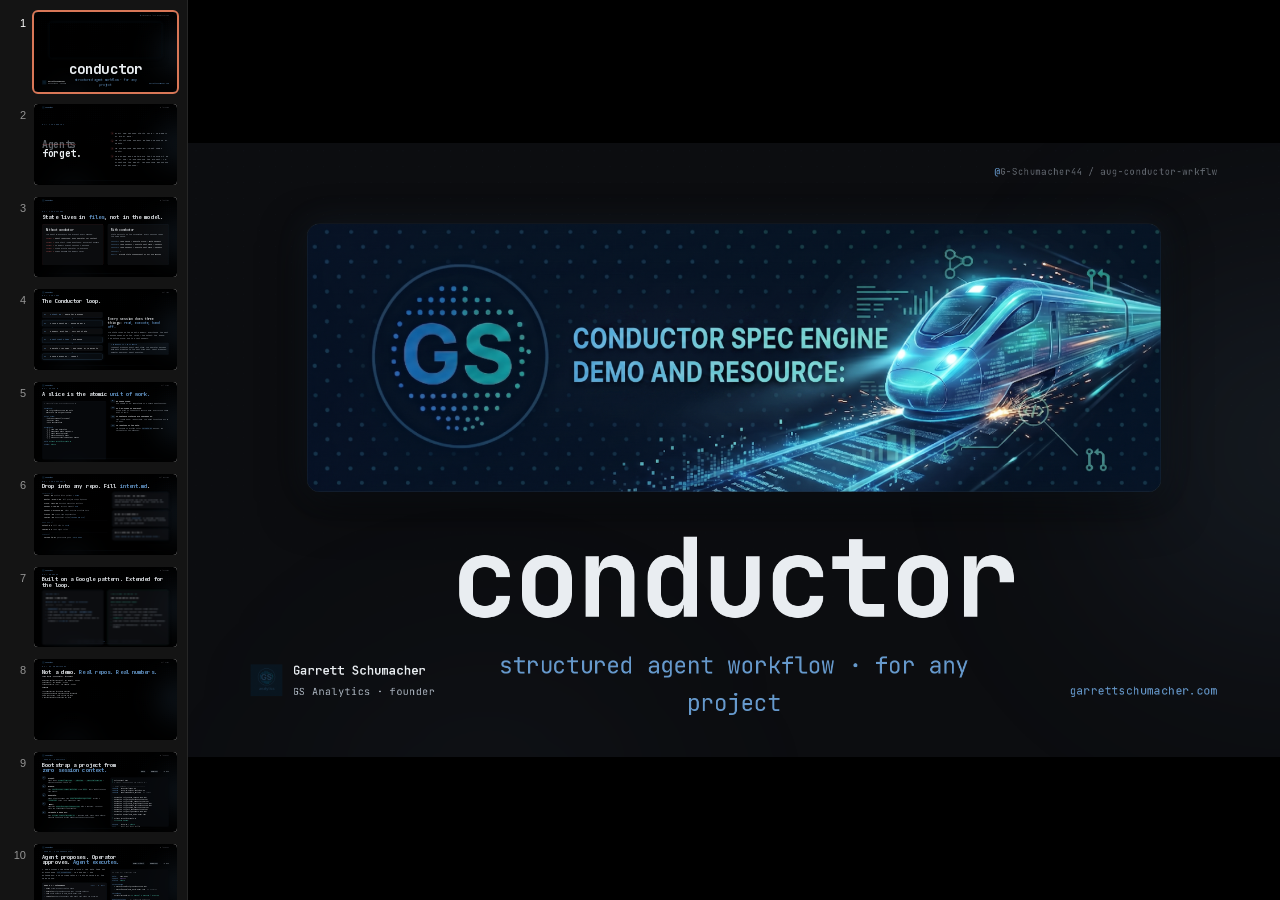
==== commit fe83ceb0: "feat(deck): add IN PRODUCTION slide, drop Three Demos + Adapt, Q&A on close docs/index.html: - Drop " ====
--- a/docs/index.html
+++ b/docs/index.html
@@ -196,7 +196,7 @@
   </script>
 
   <script type="__bundler/template">
-"<!DOCTYPE html>\n<html lang=\"en\"><head>\n<meta charset=\"utf-8\">\n<meta name=\"viewport\" content=\"width=device-width,initial-scale=1\">\n<title>Conductor — Structured Agent Workflow · GS Analytics<\u002Ftitle>\n<link rel=\"icon\" href=\"1d6e1e3a-5172-4121-a43f-b062d9c1aad8\">\n<style>/* ============================================================\n   GS Analytics — Colors & Type Tokens\n   Source of truth lifted from G-Schumacher44/portfolio-site\n   (src/styles/globals.css). All values here are 1:1 with that\n   repo's `@theme` block unless explicitly extended.\n   ============================================================ */\n\n/* ---------- Web fonts (Google CDN — see README) ---------- */\n/* cyrillic-ext */\n@font-face {\n  font-family: 'Caveat';\n  font-style: normal;\n  font-weight: 400;\n  font-display: swap;\n  src: url(\"d8f81e1c-c53a-4f34-a4c5-59d4cee40f94\") format('woff2');\n  unicode-range: U+0460-052F, U+1C80-1C8A, U+20B4, U+2DE0-2DFF, U+A640-A69F, U+FE2E-FE2F;\n}\n/* cyrillic */\n@font-face {\n  font-family: 'Caveat';\n  font-style: normal;\n  font-weight: 400;\n  font-display: swap;\n  src: url(\"e4895591-1d29-43b5-8b3b-1673b8031e85\") format('woff2');\n  unicode-range: U+0301, U+0400-045F, U+0490-0491, U+04B0-04B1, U+2116;\n}\n/* latin-ext */\n@font-face {\n  font-family: 'Caveat';\n  font-style: normal;\n  font-weight: 400;\n  font-display: swap;\n  src: url(\"53502476-dbad-4e5a-a91e-70ac90f2087a\") format('woff2');\n  unicode-range: U+0100-02BA, U+02BD-02C5, U+02C7-02CC, U+02CE-02D7, U+02DD-02FF, U+0304, U+0308, U+0329, U+1D00-1DBF, U+1E00-1E9F, U+1EF2-1EFF, U+2020, U+20A0-20AB, U+20AD-20C0, U+2113, U+2C60-2C7F, U+A720-A7FF;\n}\n/* latin */\n@font-face {\n  font-family: 'Caveat';\n  font-style: normal;\n  font-weight: 400;\n  font-display: swap;\n  src: url(\"ad2a2ca5-f6b1-4beb-91c8-23ca23d53412\") format('woff2');\n  unicode-range: U+0000-00FF, U+0131, U+0152-0153, U+02BB-02BC, U+02C6, U+02DA, U+02DC, U+0304, U+0308, U+0329, U+2000-206F, U+20AC, U+2122, U+2191, U+2193, U+2212, U+2215, U+FEFF, U+FFFD;\n}\n/* cyrillic-ext */\n@font-face {\n  font-family: 'Caveat';\n  font-style: normal;\n  font-weight: 500;\n  font-display: swap;\n  src: url(\"d8f81e1c-c53a-4f34-a4c5-59d4cee40f94\") format('woff2');\n  unicode-range: U+0460-052F, U+1C80-1C8A, U+20B4, U+2DE0-2DFF, U+A640-A69F, U+FE2E-FE2F;\n}\n/* cyrillic */\n@font-face {\n  font-family: 'Caveat';\n  font-style: normal;\n  font-weight: 500;\n  font-display: swap;\n  src: url(\"e4895591-1d29-43b5-8b3b-1673b8031e85\") format('woff2');\n  unicode-range: U+0301, U+0400-045F, U+0490-0491, U+04B0-04B1, U+2116;\n}\n/* latin-ext */\n@font-face {\n  font-family: 'Caveat';\n  font-style: normal;\n  font-weight: 500;\n  font-display: swap;\n  src: url(\"53502476-dbad-4e5a-a91e-70ac90f2087a\") format('woff2');\n  unicode-range: U+0100-02BA, U+02BD-02C5, U+02C7-02CC, U+02CE-02D7, U+02DD-02FF, U+0304, U+0308, U+0329, U+1D00-1DBF, U+1E00-1E9F, U+1EF2-1EFF, U+2020, U+20A0-20AB, U+20AD-20C0, U+2113, U+2C60-2C7F, U+A720-A7FF;\n}\n/* latin */\n@font-face {\n  font-family: 'Caveat';\n  font-style: normal;\n  font-weight: 500;\n  font-display: swap;\n  src: url(\"ad2a2ca5-f6b1-4beb-91c8-23ca23d53412\") format('woff2');\n  unicode-range: U+0000-00FF, U+0131, U+0152-0153, U+02BB-02BC, U+02C6, U+02DA, U+02DC, U+0304, U+0308, U+0329, U+2000-206F, U+20AC, U+2122, U+2191, U+2193, U+2212, U+2215, U+FEFF, U+FFFD;\n}\n/* cyrillic-ext */\n@font-face {\n  font-family: 'Caveat';\n  font-style: normal;\n  font-weight: 600;\n  font-display: swap;\n  src: url(\"d8f81e1c-c53a-4f34-a4c5-59d4cee40f94\") format('woff2');\n  unicode-range: U+0460-052F, U+1C80-1C8A, U+20B4, U+2DE0-2DFF, U+A640-A69F, U+FE2E-FE2F;\n}\n/* cyrillic */\n@font-face {\n  font-family: 'Caveat';\n  font-style: normal;\n  font-weight: 600;\n  font-display: swap;\n  src: url(\"e4895591-1d29-43b5-8b3b-1673b8031e85\") format('woff2');\n  unicode-range: U+0301, U+0400-045F, U+0490-0491, U+04B0-04B1, U+2116;\n}\n/* latin-ext */\n@font-face {\n  font-family: 'Caveat';\n  font-style: normal;\n  font-weight: 600;\n  font-display: swap;\n  src: url(\"53502476-dbad-4e5a-a91e-70ac90f2087a\") format('woff2');\n  unicode-range: U+0100-02BA, U+02BD-02C5, U+02C7-02CC, U+02CE-02D7, U+02DD-02FF, U+0304, U+0308, U+0329, U+1D00-1DBF, U+1E00-1E9F, U+1EF2-1EFF, U+2020, U+20A0-20AB, U+20AD-20C0, U+2113, U+2C60-2C7F, U+A720-A7FF;\n}\n/* latin */\n@font-face {\n  font-family: 'Caveat';\n  font-style: normal;\n  font-weight: 600;\n  font-display: swap;\n  src: url(\"ad2a2ca5-f6b1-4beb-91c8-23ca23d53412\") format('woff2');\n  unicode-range: U+0000-00FF, U+0131, U+0152-0153, U+02BB-02BC, U+02C6, U+02DA, U+02DC, U+0304, U+0308, U+0329, U+2000-206F, U+20AC, U+2122, U+2191, U+2193, U+2212, U+2215, U+FEFF, U+FFFD;\n}\n/* cyrillic-ext */\n@font-face {\n  font-family: 'Caveat';\n  font-style: normal;\n  font-weight: 700;\n  font-display: swap;\n  src: url(\"d8f81e1c-c53a-4f34-a4c5-59d4cee40f94\") format('woff2');\n  unicode-range: U+0460-052F, U+1C80-1C8A, U+20B4, U+2DE0-2DFF, U+A640-A69F, U+FE2E-FE2F;\n}\n/* cyrillic */\n@font-face {\n  font-family: 'Caveat';\n  font-style: normal;\n  font-weight: 700;\n  font-display: swap;\n  src: url(\"e4895591-1d29-43b5-8b3b-1673b8031e85\") format('woff2');\n  unicode-range: U+0301, U+0400-045F, U+0490-0491, U+04B0-04B1, U+2116;\n}\n/* latin-ext */\n@font-face {\n  font-family: 'Caveat';\n  font-style: normal;\n  font-weight: 700;\n  font-display: swap;\n  src: url(\"53502476-dbad-4e5a-a91e-70ac90f2087a\") format('woff2');\n  unicode-range: U+0100-02BA, U+02BD-02C5, U+02C7-02CC, U+02CE-02D7, U+02DD-02FF, U+0304, U+0308, U+0329, U+1D00-1DBF, U+1E00-1E9F, U+1EF2-1EFF, U+2020, U+20A0-20AB, U+20AD-20C0, U+2113, U+2C60-2C7F, U+A720-A7FF;\n}\n/* latin */\n@font-face {\n  font-family: 'Caveat';\n  font-style: normal;\n  font-weight: 700;\n  font-display: swap;\n  src: url(\"ad2a2ca5-f6b1-4beb-91c8-23ca23d53412\") format('woff2');\n  unicode-range: U+0000-00FF, U+0131, U+0152-0153, U+02BB-02BC, U+02C6, U+02DA, U+02DC, U+0304, U+0308, U+0329, U+2000-206F, U+20AC, U+2122, U+2191, U+2193, U+2212, U+2215, U+FEFF, U+FFFD;\n}\n/* cyrillic-ext */\n@font-face {\n  font-family: 'JetBrains Mono';\n  font-style: normal;\n  font-weight: 300;\n  font-display: swap;\n  src: url(\"5100f538-9e8e-472b-9706-16e82ae66fc2\") format('woff2');\n  unicode-range: U+0460-052F, U+1C80-1C8A, U+20B4, U+2DE0-2DFF, U+A640-A69F, U+FE2E-FE2F;\n}\n/* cyrillic */\n@font-face {\n  font-family: 'JetBrains Mono';\n  font-style: normal;\n  font-weight: 300;\n  font-display: swap;\n  src: url(\"1f0d6141-a985-4962-8c91-77f2a6c6035a\") format('woff2');\n  unicode-range: U+0301, U+0400-045F, U+0490-0491, U+04B0-04B1, U+2116;\n}\n/* greek */\n@font-face {\n  font-family: 'JetBrains Mono';\n  font-style: normal;\n  font-weight: 300;\n  font-display: swap;\n  src: url(\"c622ff43-03e0-484c-94b1-4172fb9dd4ba\") format('woff2');\n  unicode-range: U+0370-0377, U+037A-037F, U+0384-038A, U+038C, U+038E-03A1, U+03A3-03FF;\n}\n/* vietnamese */\n@font-face {\n  font-family: 'JetBrains Mono';\n  font-style: normal;\n  font-weight: 300;\n  font-display: swap;\n  src: url(\"4045b8f5-1b56-415c-b5ae-9d3a9f41f508\") format('woff2');\n  unicode-range: U+0102-0103, U+0110-0111, U+0128-0129, U+0168-0169, U+01A0-01A1, U+01AF-01B0, U+0300-0301, U+0303-0304, U+0308-0309, U+0323, U+0329, U+1EA0-1EF9, U+20AB;\n}\n/* latin-ext */\n@font-face {\n  font-family: 'JetBrains Mono';\n  font-style: normal;\n  font-weight: 300;\n  font-display: swap;\n  src: url(\"a0e63de2-3e19-4197-8fa7-c87562d74b9e\") format('woff2');\n  unicode-range: U+0100-02BA, U+02BD-02C5, U+02C7-02CC, U+02CE-02D7, U+02DD-02FF, U+0304, U+0308, U+0329, U+1D00-1DBF, U+1E00-1E9F, U+1EF2-1EFF, U+2020, U+20A0-20AB, U+20AD-20C0, U+2113, U+2C60-2C7F, U+A720-A7FF;\n}\n/* latin */\n@font-face {\n  font-family: 'JetBrains Mono';\n  font-style: normal;\n  font-weight: 300;\n  font-display: swap;\n  src: url(\"7a7b3ee6-b8c0-49ef-885c-83031ae1b05e\") format('woff2');\n  unicode-range: U+0000-00FF, U+0131, U+0152-0153, U+02BB-02BC, U+02C6, U+02DA, U+02DC, U+0304, U+0308, U+0329, U+2000-206F, U+20AC, U+2122, U+2191, U+2193, U+2212, U+2215, U+FEFF, U+FFFD;\n}\n/* cyrillic-ext */\n@font-face {\n  font-family: 'JetBrains Mono';\n  font-style: normal;\n  font-weight: 400;\n  font-display: swap;\n  src: url(\"5100f538-9e8e-472b-9706-16e82ae66fc2\") format('woff2');\n  unicode-range: U+0460-052F, U+1C80-1C8A, U+20B4, U+2DE0-2DFF, U+A640-A69F, U+FE2E-FE2F;\n}\n/* cyrillic */\n@font-face {\n  font-family: 'JetBrains Mono';\n  font-style: normal;\n  font-weight: 400;\n  font-display: swap;\n  src: url(\"1f0d6141-a985-4962-8c91-77f2a6c6035a\") format('woff2');\n  unicode-range: U+0301, U+0400-045F, U+0490-0491, U+04B0-04B1, U+2116;\n}\n/* greek */\n@font-face {\n  font-family: 'JetBrains Mono';\n  font-style: normal;\n  font-weight: 400;\n  font-display: swap;\n  src: url(\"c622ff43-03e0-484c-94b1-4172fb9dd4ba\") format('woff2');\n  unicode-range: U+0370-0377, U+037A-037F, U+0384-038A, U+038C, U+038E-03A1, U+03A3-03FF;\n}\n/* vietnamese */\n@font-face {\n  font-family: 'JetBrains Mono';\n  font-style: normal;\n  font-weight: 400;\n  font-display: swap;\n  src: url(\"4045b8f5-1b56-415c-b5ae-9d3a9f41f508\") format('woff2');\n  unicode-range: U+0102-0103, U+0110-0111, U+0128-0129, U+0168-0169, U+01A0-01A1, U+01AF-01B0, U+0300-0301, U+0303-0304, U+0308-0309, U+0323, U+0329, U+1EA0-1EF9, U+20AB;\n}\n/* latin-ext */\n@font-face {\n  font-family: 'JetBrains Mono';\n  font-style: normal;\n  font-weight: 400;\n  font-display: swap;\n  src: url(\"a0e63de2-3e19-4197-8fa7-c87562d74b9e\") format('woff2');\n  unicode-range: U+0100-02BA, U+02BD-02C5, U+02C7-02CC, U+02CE-02D7, U+02DD-02FF, U+0304, U+0308, U+0329, U+1D00-1DBF, U+1E00-1E9F, U+1EF2-1EFF, U+2020, U+20A0-20AB, U+20AD-20C0, U+2113, U+2C60-2C7F, U+A720-A7FF;\n}\n/* latin */\n@font-face {\n  font-family: 'JetBrains Mono';\n  font-style: normal;\n  font-weight: 400;\n  font-display: swap;\n  src: url(\"7a7b3ee6-b8c0-49ef-885c-83031ae1b05e\") format('woff2');\n  unicode-range: U+0000-00FF, U+0131, U+0152-0153, U+02BB-02BC, U+02C6, U+02DA, U+02DC, U+0304, U+0308, U+0329, U+2000-206F, U+20AC, U+2122, U+2191, U+2193, U+2212, U+2215, U+FEFF, U+FFFD;\n}\n/* cyrillic-ext */\n@font-face {\n  font-family: 'JetBrains Mono';\n  font-style: normal;\n  font-weight: 500;\n  font-display: swap;\n  src: url(\"5100f538-9e8e-472b-9706-16e82ae66fc2\") format('woff2');\n  unicode-range: U+0460-052F, U+1C80-1C8A, U+20B4, U+2DE0-2DFF, U+A640-A69F, U+FE2E-FE2F;\n}\n/* cyrillic */\n@font-face {\n  font-family: 'JetBrains Mono';\n  font-style: normal;\n  font-weight: 500;\n  font-display: swap;\n  src: url(\"1f0d6141-a985-4962-8c91-77f2a6c6035a\") format('woff2');\n  unicode-range: U+0301, U+0400-045F, U+0490-0491, U+04B0-04B1, U+2116;\n}\n/* greek */\n@font-face {\n  font-family: 'JetBrains Mono';\n  font-style: normal;\n  font-weight: 500;\n  font-display: swap;\n  src: url(\"c622ff43-03e0-484c-94b1-4172fb9dd4ba\") format('woff2');\n  unicode-range: U+0370-0377, U+037A-037F, U+0384-038A, U+038C, U+038E-03A1, U+03A3-03FF;\n}\n/* vietnamese */\n@font-face {\n  font-family: 'JetBrains Mono';\n  font-style: normal;\n  font-weight: 500;\n  font-display: swap;\n  src: url(\"4045b8f5-1b56-415c-b5ae-9d3a9f41f508\") format('woff2');\n  unicode-range: U+0102-0103, U+0110-0111, U+0128-0129, U+0168-0169, U+01A0-01A1, U+01AF-01B0, U+0300-0301, U+0303-0304, U+0308-0309, U+0323, U+0329, U+1EA0-1EF9, U+20AB;\n}\n/* latin-ext */\n@font-face {\n  font-family: 'JetBrains Mono';\n  font-style: normal;\n  font-weight: 500;\n  font-display: swap;\n  src: url(\"a0e63de2-3e19-4197-8fa7-c87562d74b9e\") format('woff2');\n  unicode-range: U+0100-02BA, U+02BD-02C5, U+02C7-02CC, U+02CE-02D7, U+02DD-02FF, U+0304, U+0308, U+0329, U+1D00-1DBF, U+1E00-1E9F, U+1EF2-1EFF, U+2020, U+20A0-20AB, U+20AD-20C0, U+2113, U+2C60-2C7F, U+A720-A7FF;\n}\n/* latin */\n@font-face {\n  font-family: 'JetBrains Mono';\n  font-style: normal;\n  font-weight: 500;\n  font-display: swap;\n  src: url(\"7a7b3ee6-b8c0-49ef-885c-83031ae1b05e\") format('woff2');\n  unicode-range: U+0000-00FF, U+0131, U+0152-0153, U+02BB-02BC, U+02C6, U+02DA, U+02DC, U+0304, U+0308, U+0329, U+2000-206F, U+20AC, U+2122, U+2191, U+2193, U+2212, U+2215, U+FEFF, U+FFFD;\n}\n/* cyrillic-ext */\n@font-face {\n  font-family: 'JetBrains Mono';\n  font-style: normal;\n  font-weight: 600;\n  font-display: swap;\n  src: url(\"5100f538-9e8e-472b-9706-16e82ae66fc2\") format('woff2');\n  unicode-range: U+0460-052F, U+1C80-1C8A, U+20B4, U+2DE0-2DFF, U+A640-A69F, U+FE2E-FE2F;\n}\n/* cyrillic */\n@font-face {\n  font-family: 'JetBrains Mono';\n  font-style: normal;\n  font-weight: 600;\n  font-display: swap;\n  src: url(\"1f0d6141-a985-4962-8c91-77f2a6c6035a\") format('woff2');\n  unicode-range: U+0301, U+0400-045F, U+0490-0491, U+04B0-04B1, U+2116;\n}\n/* greek */\n@font-face {\n  font-family: 'JetBrains Mono';\n  font-style: normal;\n  font-weight: 600;\n  font-display: swap;\n  src: url(\"c622ff43-03e0-484c-94b1-4172fb9dd4ba\") format('woff2');\n  unicode-range: U+0370-0377, U+037A-037F, U+0384-038A, U+038C, U+038E-03A1, U+03A3-03FF;\n}\n/* vietnamese */\n@font-face {\n  font-family: 'JetBrains Mono';\n  font-style: normal;\n  font-weight: 600;\n  font-display: swap;\n  src: url(\"4045b8f5-1b56-415c-b5ae-9d3a9f41f508\") format('woff2');\n  unicode-range: U+0102-0103, U+0110-0111, U+0128-0129, U+0168-0169, U+01A0-01A1, U+01AF-01B0, U+0300-0301, U+0303-0304, U+0308-0309, U+0323, U+0329, U+1EA0-1EF9, U+20AB;\n}\n/* latin-ext */\n@font-face {\n  font-family: 'JetBrains Mono';\n  font-style: normal;\n  font-weight: 600;\n  font-display: swap;\n  src: url(\"a0e63de2-3e19-4197-8fa7-c87562d74b9e\") format('woff2');\n  unicode-range: U+0100-02BA, U+02BD-02C5, U+02C7-02CC, U+02CE-02D7, U+02DD-02FF, U+0304, U+0308, U+0329, U+1D00-1DBF, U+1E00-1E9F, U+1EF2-1EFF, U+2020, U+20A0-20AB, U+20AD-20C0, U+2113, U+2C60-2C7F, U+A720-A7FF;\n}\n/* latin */\n@font-face {\n  font-family: 'JetBrains Mono';\n  font-style: normal;\n  font-weight: 600;\n  font-display: swap;\n  src: url(\"7a7b3ee6-b8c0-49ef-885c-83031ae1b05e\") format('woff2');\n  unicode-range: U+0000-00FF, U+0131, U+0152-0153, U+02BB-02BC, U+02C6, U+02DA, U+02DC, U+0304, U+0308, U+0329, U+2000-206F, U+20AC, U+2122, U+2191, U+2193, U+2212, U+2215, U+FEFF, U+FFFD;\n}\n/* cyrillic-ext */\n@font-face {\n  font-family: 'JetBrains Mono';\n  font-style: normal;\n  font-weight: 700;\n  font-display: swap;\n  src: url(\"5100f538-9e8e-472b-9706-16e82ae66fc2\") format('woff2');\n  unicode-range: U+0460-052F, U+1C80-1C8A, U+20B4, U+2DE0-2DFF, U+A640-A69F, U+FE2E-FE2F;\n}\n/* cyrillic */\n@font-face {\n  font-family: 'JetBrains Mono';\n  font-style: normal;\n  font-weight: 700;\n  font-display: swap;\n  src: url(\"1f0d6141-a985-4962-8c91-77f2a6c6035a\") format('woff2');\n  unicode-range: U+0301, U+0400-045F, U+0490-0491, U+04B0-04B1, U+2116;\n}\n/* greek */\n@font-face {\n  font-family: 'JetBrains Mono';\n  font-style: normal;\n  font-weight: 700;\n  font-display: swap;\n  src: url(\"c622ff43-03e0-484c-94b1-4172fb9dd4ba\") format('woff2');\n  unicode-range: U+0370-0377, U+037A-037F, U+0384-038A, U+038C, U+038E-03A1, U+03A3-03FF;\n}\n/* vietnamese */\n@font-face {\n  font-family: 'JetBrains Mono';\n  font-style: normal;\n  font-weight: 700;\n  font-display: swap;\n  src: url(\"4045b8f5-1b56-415c-b5ae-9d3a9f41f508\") format('woff2');\n  unicode-range: U+0102-0103, U+0110-0111, U+0128-0129, U+0168-0169, U+01A0-01A1, U+01AF-01B0, U+0300-0301, U+0303-0304, U+0308-0309, U+0323, U+0329, U+1EA0-1EF9, U+20AB;\n}\n/* latin-ext */\n@font-face {\n  font-family: 'JetBrains Mono';\n  font-style: normal;\n  font-weight: 700;\n  font-display: swap;\n  src: url(\"a0e63de2-3e19-4197-8fa7-c87562d74b9e\") format('woff2');\n  unicode-range: U+0100-02BA, U+02BD-02C5, U+02C7-02CC, U+02CE-02D7, U+02DD-02FF, U+0304, U+0308, U+0329, U+1D00-1DBF, U+1E00-1E9F, U+1EF2-1EFF, U+2020, U+20A0-20AB, U+20AD-20C0, U+2113, U+2C60-2C7F, U+A720-A7FF;\n}\n/* latin */\n@font-face {\n  font-family: 'JetBrains Mono';\n  font-style: normal;\n  font-weight: 700;\n  font-display: swap;\n  src: url(\"7a7b3ee6-b8c0-49ef-885c-83031ae1b05e\") format('woff2');\n  unicode-range: U+0000-00FF, U+0131, U+0152-0153, U+02BB-02BC, U+02C6, U+02DA, U+02DC, U+0304, U+0308, U+0329, U+2000-206F, U+20AC, U+2122, U+2191, U+2193, U+2212, U+2215, U+FEFF, U+FFFD;\n}\n\n\n:root {\n  /* ---------- CORE PALETTE — DARK (default) ---------- */\n  /* The product lives in dark mode. Light is rare/comic-page only. */\n\n  /* Surfaces — near-black blues */\n  --bg:            #0c0d10;   /* page */\n  --card:          #14161a;   /* raised card */\n  --surface:       #161a20;   /* nav, panels */\n  --line:          #22262c;   /* hairline border */\n  --line-strong:   #2c3138;\n\n  /* Foreground */\n  --text:          #e9edf1;   /* primary text */\n  --muted:         #a7b0bb;   /* secondary text */\n  --muted-dim:     rgba(167, 176, 187, 0.5);\n\n  /* Brand — a slate / dusty blue. NOT a saturated cyan. */\n  --brand:         #6699cc;\n  --brand-2:       #4a7fb3;   /* darker brand for hover/active */\n  --brand-deep:    #1f3a5f;   /* logo blue / dark surfaces */\n  --brand-ink:     #0f2540;   /* deepest brand for filled bgs */\n  --brand-tint:    rgba(102, 153, 204, 0.12);   /* used for icon chips */\n  --brand-dim:     rgba(102, 153, 204, 0.08);\n  --glow:          rgba(102, 153, 204, 0.15);   /* hero blob fill */\n  --glow-strong:   rgba(102, 153, 204, 0.30);   /* glow-pulse peak */\n  --bracket:       rgba(102, 153, 204, 0.50);   /* [ ] frame around buttons */\n\n  /* Accents (used sparingly) */\n  --teal:          #4ec9b0;   /* terminal \"OK\", code highlight */\n  --emerald-line:  rgba(16, 185, 129, 0.50);   /* terminal `$` lines bg */\n  --emerald-low:   rgba(16, 185, 129, 0.35);   /* terminal body text */\n  --magenta:       #e0457b;   /* pillar-swarm \"High\" end of scale */\n  --purple:        #8e6bc5;   /* mid pillar-swarm hue */\n  --garden:        #3d7a4a;   /* GardenBook (side product) green */\n  --warn:          #d99a4a;   /* warnings */\n  --danger:        #d96666;   /* errors */\n\n  /* Semantic */\n  --fg1:           var(--text);\n  --fg2:           var(--muted);\n  --fg3:           var(--muted-dim);\n  --link:          var(--brand);\n  --link-hover:    var(--text);\n  --focus-ring:    rgba(102, 153, 204, 0.40);\n\n  /* Selection */\n  --selection-bg:  rgba(102, 153, 204, 0.30);\n\n  /* ---------- TYPE ---------- */\n  /* Brand is mono-first. Body is JetBrains Mono. */\n  --font-mono:     'JetBrains Mono', 'Fira Code', 'Cascadia Code', ui-monospace, SFMono-Regular, Menlo, monospace;\n  --font-sans:     'JetBrains Mono', ui-monospace, monospace; /* same as mono — by design */\n  --font-hand:     'Caveat', cursive;                          /* hand-drawn accent / comic pages */\n  --font-serif:    Georgia, 'Times New Roman', serif;          /* not used by brand; fallback only */\n\n  /* Type scale — built around 1rem = 16px, line-height generous */\n  --fs-xs:    11px;     /* eyebrows / micro caps */\n  --fs-sm:    13px;\n  --fs-base:  16px;\n  --fs-lg:    18px;\n  --fs-xl:    20px;\n  --fs-2xl:   24px;\n  --fs-3xl:   30px;\n  --fs-4xl:   36px;\n  --fs-5xl:   48px;\n  --fs-hero:  clamp(40px, 8vw, 96px);  /* `garrett_schumacher` style mega type */\n\n  --lh-tight:  1.15;\n  --lh-snug:   1.35;\n  --lh-normal: 1.5;\n  --lh-relax:  1.65;   /* body default */\n\n  --tracking-mega:   -0.02em;\n  --tracking-tight: -0.01em;\n  --tracking-normal: 0;\n  --tracking-eyebrow: 0.3em;   /* all-caps section eyebrows */\n\n  --weight-regular: 400;\n  --weight-medium:  500;\n  --weight-semi:    600;\n  --weight-bold:    700;\n\n  /* ---------- ELEVATION / RADII / SPACING ---------- */\n  --radius-xs:  4px;\n  --radius-sm:  8px;\n  --radius-md:  12px;\n  --radius-lg:  16px;\n  --radius-2xl: 24px;       /* GlassPanel default */\n  --radius-pill: 999px;\n\n  --shadow-card:    0 8px 32px rgba(0, 0, 0, 0.25);\n  --shadow-lift:    0 12px 40px rgba(0, 0, 0, 0.35);\n  --shadow-glow:    0 0 40px rgba(102, 153, 204, 0.30);\n  --shadow-inset:   inset 0 1px 0 rgba(255, 255, 255, 0.04);\n\n  /* Spacing — Tailwind-ish 4px base */\n  --space-1:  4px;\n  --space-2:  8px;\n  --space-3:  12px;\n  --space-4:  16px;\n  --space-5:  20px;\n  --space-6:  24px;\n  --space-8:  32px;\n  --space-10: 40px;\n  --space-12: 48px;\n  --space-16: 64px;\n  --space-20: 80px;\n\n  /* Motion */\n  --ease-out:  cubic-bezier(0.16, 1, 0.3, 1);\n  --ease-in-out: cubic-bezier(0.65, 0, 0.35, 1);\n  --dur-fast:   150ms;\n  --dur-base:   200ms;\n  --dur-slow:   300ms;\n  --dur-hero:   700ms;   /* hero-fade-up */\n}\n\n/* ---------- SEMANTIC HEADLINE / BODY HELPERS ---------- */\n/* These are convenience classes that map to the brand's actual usage. */\n\n.gs-display {\n  font-family: var(--font-mono);\n  font-size: var(--fs-hero);\n  font-weight: var(--weight-bold);\n  letter-spacing: var(--tracking-mega);\n  line-height: var(--lh-tight);\n  color: var(--text);\n}\n\n.gs-tagline {\n  font-family: var(--font-mono);\n  font-size: clamp(20px, 3vw, 36px);\n  font-weight: var(--weight-medium);\n  letter-spacing: var(--tracking-tight);\n  color: var(--brand);\n}\n\n.gs-h1 { font-family: var(--font-mono); font-size: var(--fs-4xl); font-weight: var(--weight-bold); color: var(--text); letter-spacing: var(--tracking-tight); }\n.gs-h2 { font-family: var(--font-mono); font-size: var(--fs-2xl); font-weight: var(--weight-bold); color: var(--text); }\n.gs-h3 { font-family: var(--font-mono); font-size: var(--fs-lg); font-weight: var(--weight-semi); color: var(--brand); }\n.gs-h4 { font-family: var(--font-mono); font-size: var(--fs-base); font-weight: var(--weight-semi); color: var(--text); }\n\n.gs-eyebrow {\n  font-family: var(--font-mono);\n  font-size: var(--fs-xs);\n  font-weight: var(--weight-semi);\n  letter-spacing: var(--tracking-eyebrow);\n  text-transform: uppercase;\n  color: rgba(102, 153, 204, 0.72);\n}\n\n.gs-body {\n  font-family: var(--font-mono);\n  font-size: var(--fs-base);\n  line-height: var(--lh-relax);\n  color: var(--muted);\n}\n\n.gs-code {\n  font-family: var(--font-mono);\n  font-size: var(--fs-sm);\n  color: var(--teal);\n  background: rgba(78, 201, 176, 0.08);\n  padding: 2px 6px;\n  border-radius: var(--radius-xs);\n}\n\n.gs-hand {\n  font-family: var(--font-hand);\n  font-weight: var(--weight-semi);\n  letter-spacing: 0.01em;\n}\n\n/* ---------- DEFAULT BASE STYLES ---------- */\nhtml, body {\n  background: var(--bg);\n  color: var(--text);\n  font-family: var(--font-mono);\n  font-size: var(--fs-base);\n  line-height: var(--lh-relax);\n  -webkit-font-smoothing: antialiased;\n  -moz-osx-font-smoothing: grayscale;\n}\n\n::selection { background: var(--selection-bg); color: var(--text); }\n\na { color: var(--brand); text-decoration: none; transition: color var(--dur-base); }\na:hover { color: var(--text); text-decoration: underline; }\n\n/* ---------- COMPONENT PRIMITIVES ---------- */\n/* The brand's signature: bracket button. */\n.gs-bracket-btn {\n  display: inline-flex;\n  align-items: center;\n  font-family: var(--font-mono);\n  font-size: var(--fs-sm);\n  color: var(--muted);\n  background: transparent;\n  border: 0;\n  cursor: pointer;\n  transition: color var(--dur-base);\n}\n.gs-bracket-btn .bk { color: var(--bracket); transition: transform var(--dur-base); }\n.gs-bracket-btn .lbl { padding: 0 8px; transition: color var(--dur-base); }\n.gs-bracket-btn:hover { color: var(--text); }\n.gs-bracket-btn:hover .bk:first-child { transform: translateX(-2px); }\n.gs-bracket-btn:hover .bk:last-child  { transform: translateX(2px); }\n.gs-bracket-btn--primary .bk { color: var(--brand); }\n.gs-bracket-btn--primary .lbl { color: var(--text); }\n.gs-bracket-btn--primary:hover .lbl { color: var(--brand); }\n\n/* GlassPanel — the workhorse card */\n.gs-glass {\n  position: relative;\n  border-radius: var(--radius-2xl);\n  border: 1px solid rgba(102, 153, 204, 0.12);\n  background: rgba(20, 22, 26, 0.60);\n  backdrop-filter: blur(20px);\n  -webkit-backdrop-filter: blur(20px);\n  padding: var(--space-6);\n  box-shadow: var(--shadow-card);\n}\n.gs-glass--hover { transition: transform var(--dur-slow) var(--ease-out), border-color var(--dur-slow), box-shadow var(--dur-slow); }\n.gs-glass--hover:hover { transform: translateY(-4px); border-color: rgba(102, 153, 204, 0.25); box-shadow: var(--shadow-lift); }\n\n/* Gradient divider — used between sections */\n.gs-gradient-divider {\n  height: 1px;\n  background: linear-gradient(90deg, transparent, var(--brand), transparent);\n}\n\n/* Icon chip — small rounded tile behind a Lucide icon */\n.gs-icon-chip {\n  display: inline-flex;\n  align-items: center;\n  justify-content: center;\n  padding: 10px;\n  border-radius: var(--radius-md);\n  background: var(--brand-tint);\n  color: var(--brand);\n}\n\n/* Eyebrow + section title combo */\n.gs-section-eyebrow {\n  font-family: var(--font-mono);\n  font-size: var(--fs-xs);\n  font-weight: var(--weight-semi);\n  letter-spacing: var(--tracking-eyebrow);\n  text-transform: uppercase;\n  color: rgba(102, 153, 204, 0.72);\n}\n\n/* Keyframes — copied from animations.css */\n@keyframes gs-float    { 0%,100%{transform:translateY(0)} 50%{transform:translateY(-6px)} }\n@keyframes gs-pulse    { 0%,100%{opacity:1} 50%{opacity:0.7} }\n@keyframes gs-blink    { 0%,100%{opacity:1} 50%{opacity:0} }\n@keyframes gs-glow     { 0%,100%{box-shadow:0 0 20px var(--glow)} 50%{box-shadow:0 0 40px var(--glow-strong)} }\n@keyframes gs-fade-up  { from{opacity:0;transform:translateY(24px)} to{opacity:1;transform:translateY(0)} }\n.gs-fade-in { animation: gs-fade-up var(--dur-hero) var(--ease-out) both; }\n\n@media (prefers-reduced-motion: reduce) {\n  *, *::before, *::after { animation-duration: 0.01ms !important; transition-duration: 0.01ms !important; }\n}\n<\u002Fstyle>\n\n<style>\n  /* ============================================================\n     DECK SCALE — projection-appropriate sizing for 1920×1080\n     ============================================================ */\n  :root {\n    --type-display:  168px;  /* hero / closing wordmark */\n    --type-title:    72px;   /* section title */\n    --type-headline: 56px;   /* slide headline */\n    --type-subhead:  40px;   /* secondary / lede */\n    --type-body:     28px;   /* body copy */\n    --type-small:    24px;   /* card meta */\n    --type-eyebrow:  20px;   /* eyebrows / tags */\n    --type-mono-sm:  19px;   /* code blocks */\n\n    --pad-x:         110px;\n    --pad-top:       86px;\n    --pad-bottom:    72px;\n    --gap-title:     56px;\n    --gap-item:      32px;\n\n    /* brand pulled forward from colors_and_type.css */\n    --bg:            #0c0d10;\n    --card:          #14161a;\n    --surface:       #161a20;\n    --line:          #22262c;\n    --line-strong:   #2c3138;\n    --text:          #e9edf1;\n    --muted:         #a7b0bb;\n    --muted-dim:     rgba(167,176,187,0.55);\n    --brand:         #6699cc;\n    --brand-2:       #4a7fb3;\n    --brand-tint:    rgba(102,153,204,0.12);\n    --brand-dim:     rgba(102,153,204,0.08);\n    --bracket:       rgba(102,153,204,0.55);\n    --emerald:       #4ec9b0;\n    --emerald-line:  rgba(78,201,176,0.55);\n    --emerald-low:   rgba(78,201,176,0.35);\n    --warn:          #d99a4a;\n    --magenta:       #e0457b;\n    --purple:        #8e6bc5;\n  }\n\n  /* ============================================================\n     STAGE BASE\n     ============================================================ */\n  html, body { margin: 0; background: #000; color: var(--text); }\n  body { font-family: 'JetBrains Mono', ui-monospace, monospace; }\n\n  deck-stage { background: #000; }\n\n  deck-stage > section {\n    width: 1920px;\n    height: 1080px;\n    position: relative;\n    overflow: hidden;\n    background: var(--bg);\n    color: var(--text);\n    box-sizing: border-box;\n    font-family: 'JetBrains Mono', ui-monospace, monospace;\n  }\n\n  /* ambient glow blobs — used on most slides */\n  .glow { position: absolute; inset: 0; pointer-events: none; overflow: hidden; z-index: 0; }\n  .glow::before, .glow::after {\n    content: ''; position: absolute; border-radius: 50%; filter: blur(160px);\n  }\n  .glow::before {\n    width: 900px; height: 900px; left: 78%; top: 8%;\n    background: radial-gradient(ellipse, rgba(102,153,204,0.16), transparent 70%);\n  }\n  .glow::after {\n    width: 740px; height: 740px; left: 8%; top: 76%;\n    background: radial-gradient(ellipse, rgba(102,153,204,0.08), transparent 70%);\n  }\n  .glow.warm::after {\n    background: radial-gradient(ellipse, rgba(78,201,176,0.10), transparent 70%);\n  }\n\n  /* dotted grid — quiet brand motif (echoes monogram halo) */\n  .dotgrid {\n    position: absolute; inset: 0; pointer-events: none; z-index: 0; opacity: 0.4;\n    background-image: radial-gradient(rgba(102,153,204,0.12) 1.5px, transparent 1.5px);\n    background-size: 28px 28px;\n    mask-image: linear-gradient(180deg, rgba(0,0,0,0.55), rgba(0,0,0,0));\n    -webkit-mask-image: linear-gradient(180deg, rgba(0,0,0,0.55), rgba(0,0,0,0));\n  }\n\n  /* logo lockup — top-left of every slide */\n  .chrome-logo {\n    position: absolute; top: 32px; left: var(--pad-x);\n    display: flex; align-items: center; gap: 12px;\n    z-index: 5;\n    font-size: 18px; font-weight: 600; letter-spacing: 0.02em;\n    color: var(--muted);\n  }\n  .chrome-logo img { width: 30px; height: 30px; opacity: 0.95; }\n  .chrome-logo .mk { color: var(--brand); }\n\n  /* repo handle — top-right */\n  .chrome-handle {\n    position: absolute; top: 38px; right: var(--pad-x);\n    z-index: 5;\n    font-size: 16px; color: var(--muted-dim); letter-spacing: 0.02em;\n    white-space: nowrap;\n  }\n  .chrome-handle .at { color: var(--brand); }\n\n  /* footer rule */\n  .footrule {\n    position: absolute; left: var(--pad-x); right: var(--pad-x); bottom: 56px;\n    height: 1px;\n    background: linear-gradient(90deg, transparent, rgba(102,153,204,0.45), transparent);\n    z-index: 2;\n  }\n\n  /* content wrappers */\n  .body {\n    position: relative; z-index: 2;\n    padding: var(--pad-top) var(--pad-x) var(--pad-bottom);\n    height: 100%; box-sizing: border-box;\n    display: flex; flex-direction: column;\n  }\n\n  /* ============================================================\n     TYPOGRAPHY HELPERS\n     ============================================================ */\n  .eyebrow {\n    font-size: var(--type-eyebrow); font-weight: 600;\n    letter-spacing: 0.3em; text-transform: uppercase;\n    color: rgba(102,153,204,0.75);\n  }\n  .num-eyebrow {\n    font-size: var(--type-eyebrow); font-weight: 600;\n    letter-spacing: 0.3em;\n    color: rgba(102,153,204,0.8);\n  }\n  h1, h2, h3, p { margin: 0; }\n  .h-display {\n    font-size: var(--type-display); font-weight: 700;\n    letter-spacing: -0.025em; line-height: 0.98;\n  }\n  .h-title {\n    font-size: var(--type-title); font-weight: 700;\n    letter-spacing: -0.02em; line-height: 1.0;\n  }\n  .h-headline {\n    font-size: var(--type-headline); font-weight: 700;\n    letter-spacing: -0.015em; line-height: 1.05;\n  }\n  .h-subhead {\n    font-size: var(--type-subhead); font-weight: 500;\n    letter-spacing: -0.01em; line-height: 1.2;\n    color: var(--brand);\n  }\n  .lede {\n    font-size: var(--type-body); line-height: 1.55;\n    color: var(--muted); max-width: 1280px;\n  }\n  .meta {\n    font-size: var(--type-small); color: var(--muted); line-height: 1.55;\n  }\n  .brand-tx { color: var(--brand); }\n  .em-tx    { color: var(--emerald); }\n  .warn-tx  { color: var(--warn); }\n  .mute-tx  { color: var(--muted); }\n  .dim-tx   { color: var(--muted-dim); }\n\n  /* bracket label — signature brand component */\n  .bracket {\n    display: inline-flex; align-items: center;\n    font-size: var(--type-small);\n  }\n  .bracket .bk { color: var(--bracket); font-weight: 500; }\n  .bracket .lbl { padding: 0 14px; color: var(--text); }\n  .bracket.muted .bk { color: rgba(167,176,187,0.45); }\n  .bracket.muted .lbl { color: var(--muted); }\n  .bracket.brand .lbl { color: var(--brand); }\n\n  /* glass card */\n  .card {\n    border-radius: 24px;\n    border: 1px solid rgba(102,153,204,0.14);\n    background: rgba(20,22,26,0.62);\n    backdrop-filter: blur(20px);\n    -webkit-backdrop-filter: blur(20px);\n    padding: 44px 48px;\n    box-shadow: 0 12px 40px rgba(0,0,0,0.30);\n  }\n  .card .card-eyebrow {\n    font-size: var(--type-eyebrow); font-weight: 600;\n    letter-spacing: 0.3em; text-transform: uppercase;\n    color: rgba(102,153,204,0.78);\n    margin-bottom: 18px;\n  }\n  .card h3 {\n    font-size: 36px; font-weight: 700;\n    letter-spacing: -0.01em; line-height: 1.15;\n    margin-bottom: 22px;\n  }\n  .card ul { list-style: none; padding: 0; margin: 0; }\n  .card ul li {\n    font-size: var(--type-small);\n    color: var(--muted); line-height: 1.6;\n    padding: 6px 0 6px 28px;\n    position: relative;\n  }\n  .card ul li::before {\n    content: '→';\n    position: absolute; left: 0; top: 8px;\n    color: var(--brand); font-weight: 500;\n  }\n  .card.warm { border-color: rgba(78,201,176,0.22); }\n  .card.warm ul li::before { color: var(--emerald); }\n\n  /* code block — terminal aesthetic */\n  .code {\n    background: rgba(8,10,14,0.85);\n    border: 1px solid var(--line);\n    border-radius: 14px;\n    padding: 22px 26px;\n    font-family: 'JetBrains Mono', ui-monospace, monospace;\n    font-size: var(--type-mono-sm);\n    line-height: 1.5;\n    color: var(--text);\n    white-space: pre;\n    overflow: hidden;\n    box-sizing: border-box;\n  }\n  .code .cmt { color: var(--muted-dim); }\n  .code .key { color: var(--brand); }\n  .code .str { color: var(--emerald); }\n  .code .num { color: var(--warn); }\n  .code .prompt { color: var(--emerald-line); }\n  .code .ok  { color: var(--emerald); }\n  .code .warn { color: var(--warn); }\n  .code .err { color: var(--magenta); }\n  .code .hash { color: var(--purple); }\n\n  /* gradient divider */\n  .grad-rule {\n    height: 1px;\n    background: linear-gradient(90deg, transparent, var(--brand), transparent);\n    margin: 0;\n  }\n\n  /* ============================================================\n     SLIDE 01 — TITLE\n     ============================================================ */\n  .s-title { padding: 0; }\n  .s-title .body { padding: 0; }\n  .s-title .banner-frame {\n    position: absolute; left: 50%; top: 142px; transform: translateX(-50%);\n    width: 1500px; height: 470px;\n    border-radius: 22px; overflow: hidden;\n    border: 1px solid rgba(102,153,204,0.20);\n    box-shadow: 0 24px 80px rgba(0,0,0,0.55), 0 0 60px rgba(102,153,204,0.10);\n    z-index: 2;\n  }\n  .s-title .banner-frame img { width: 100%; height: 100%; object-fit: cover; display: block; }\n  .s-title .title-stack {\n    position: absolute; left: 50%; top: 670px; transform: translateX(-50%);\n    z-index: 3;\n    display: flex; flex-direction: column; align-items: center;\n    text-align: center;\n  }\n  .s-title .h-display { font-size: 192px; }\n  .s-title .tag { font-size: 40px; color: var(--brand); margin-top: 28px; letter-spacing: -0.01em; }\n  .s-title .speaker {\n    position: absolute; left: var(--pad-x); bottom: 100px;\n    display: flex; align-items: center; gap: 18px;\n    z-index: 3;\n  }\n  .s-title .speaker img { width: 56px; height: 56px; }\n  .s-title .speaker .sp-name { font-size: 22px; color: var(--text); font-weight: 600; }\n  .s-title .speaker .sp-sub  { font-size: 18px; color: var(--muted); margin-top: 4px; letter-spacing: 0.02em; }\n  .s-title .url {\n    position: absolute; right: var(--pad-x); bottom: 100px;\n    font-size: 20px; color: var(--brand); letter-spacing: 0.02em;\n    z-index: 3;\n  }\n\n  /* ============================================================\n     SLIDE 02 — THE PROBLEM\n     ============================================================ */\n  .s-problem .body { justify-content: center; }\n  .s-problem .grid {\n    display: grid; grid-template-columns: 1.05fr 1fr; gap: 100px; align-items: center;\n    margin-top: 40px;\n  }\n  .s-problem .lead {\n    font-size: 132px; font-weight: 700;\n    letter-spacing: -0.025em; line-height: 0.95;\n  }\n  .s-problem .lead .strike {\n    color: var(--muted-dim);\n    text-decoration: line-through;\n    text-decoration-color: rgba(217,102,102,0.55);\n    text-decoration-thickness: 6px;\n  }\n  .s-problem .pain {\n    display: flex; flex-direction: column; gap: 22px;\n  }\n  .s-problem .pain .row {\n    display: flex; align-items: flex-start; gap: 22px;\n    font-size: var(--type-body); color: var(--muted); line-height: 1.45;\n  }\n  .s-problem .pain .row .mk {\n    width: 38px; height: 38px; flex-shrink: 0;\n    border-radius: 10px;\n    background: rgba(217,102,102,0.10);\n    color: rgba(217,102,102,0.9);\n    display: flex; align-items: center; justify-content: center;\n    font-size: 24px; line-height: 1;\n    margin-top: 6px;\n  }\n\n  /* ============================================================\n     SLIDE 03 — STATE LIVES IN FILES\n     ============================================================ */\n  .s-state .body { justify-content: center; }\n  .s-state .grid {\n    display: grid; grid-template-columns: 1fr 1fr; gap: 60px; margin-top: 60px;\n  }\n  .s-state .panel {\n    border-radius: 22px;\n    border: 1px solid rgba(102,153,204,0.14);\n    background: rgba(20,22,26,0.55);\n    padding: 44px 48px;\n    min-height: 460px;\n    display: flex; flex-direction: column;\n  }\n  .s-state .panel.bad { border-color: rgba(217,102,102,0.22); }\n  .s-state .panel h3 { font-size: 36px; font-weight: 700; margin-bottom: 18px; letter-spacing: -0.01em; }\n  .s-state .panel .tagline { font-size: 22px; color: var(--muted); margin-bottom: 28px; line-height: 1.5; }\n  .s-state .stream {\n    display: flex; flex-direction: column; gap: 12px;\n    font-size: 22px; line-height: 1.45;\n  }\n  .s-state .stream .line { display: flex; gap: 14px; align-items: baseline; }\n  .s-state .stream .tag {\n    color: var(--muted-dim); font-size: 18px; min-width: 84px;\n    letter-spacing: 0.05em; text-transform: uppercase;\n  }\n  .s-state .stream .tag.f { color: var(--brand); }\n  .s-state .stream .tag.b { color: rgba(217,102,102,0.85); }\n  .s-state .stream .tx  { color: var(--text); }\n  .s-state .stream .tx.mute { color: var(--muted); }\n\n  /* ============================================================\n     SLIDE 04 — THE LOOP\n     ============================================================ */\n  .s-loop .body { padding-top: 70px; padding-bottom: 60px; }\n  .s-loop .top { display: flex; align-items: baseline; gap: 40px; }\n  .s-loop .stage {\n    flex: 1; margin-top: 40px;\n    display: grid; grid-template-columns: 1fr 1fr; gap: 80px; align-items: center;\n  }\n  .s-loop .flow {\n    display: flex; flex-direction: column; align-items: stretch; gap: 14px;\n  }\n  .s-loop .node {\n    border-radius: 14px;\n    border: 1px solid rgba(102,153,204,0.18);\n    background: rgba(20,22,26,0.6);\n    padding: 16px 26px;\n    display: flex; align-items: center; gap: 22px;\n    font-size: 26px; color: var(--text);\n  }\n  .s-loop .node.hi {\n    border-color: rgba(102,153,204,0.45);\n    box-shadow: 0 0 40px rgba(102,153,204,0.18);\n    background: rgba(102,153,204,0.08);\n  }\n  .s-loop .node .n {\n    font-size: 20px; color: var(--brand); letter-spacing: 0.15em;\n    min-width: 60px;\n  }\n  .s-loop .arrow { text-align: center; color: var(--brand); font-size: 22px; line-height: 0.5; opacity: 0.65; margin: -2px 0; }\n  .s-loop .arrow .a { display: inline-block; transform: scaleY(0.7); }\n  .s-loop .side {\n    display: flex; flex-direction: column; gap: 36px;\n  }\n  .s-loop .side .pull {\n    font-size: 44px; line-height: 1.2; font-weight: 600; letter-spacing: -0.01em;\n  }\n  .s-loop .side .pull .em { color: var(--brand); }\n  .s-loop .side .micro { font-size: 24px; color: var(--muted); line-height: 1.55; }\n  .s-loop .side .stamp {\n    margin-top: 8px;\n    padding: 18px 26px;\n    border-left: 2px solid var(--brand);\n    background: var(--brand-dim);\n    border-radius: 0 12px 12px 0;\n    font-size: 22px; color: var(--muted); line-height: 1.5;\n  }\n  .s-loop .side .stamp .lbl { color: var(--brand); display: block; margin-bottom: 4px; letter-spacing: 0.2em; font-size: 16px; font-weight: 600; text-transform: uppercase;}\n\n  /* ============================================================\n     SLIDE 05 — SLICE ANATOMY\n     ============================================================ */\n  .s-slice .body { padding-top: 76px; padding-bottom: 60px; }\n  .s-slice .grid {\n    display: grid; grid-template-columns: 1.1fr 1fr; gap: 60px; align-items: stretch;\n    margin-top: 38px; flex: 1; min-height: 0;\n  }\n  .s-slice .col .code {\n    height: 100%;\n  }\n  .s-slice .annotations { display: flex; flex-direction: column; gap: 24px; }\n  .s-slice .ann {\n    display: grid; grid-template-columns: 60px 1fr; gap: 18px; align-items: start;\n  }\n  .s-slice .ann .pin {\n    font-size: 16px; font-weight: 600;\n    color: var(--brand); letter-spacing: 0.18em;\n    background: var(--brand-tint); border-radius: 6px;\n    padding: 6px 0; text-align: center;\n  }\n  .s-slice .annotations { gap: 18px; }\n  .s-slice .ann h4 { font-size: 24px; font-weight: 600; color: var(--text); margin: 0 0 4px; letter-spacing: -0.005em;}\n  .s-slice .ann p  { font-size: 20px; color: var(--muted); line-height: 1.45; }\n\n  /* ============================================================\n     SLIDE 06 — SCAFFOLD\n     ============================================================ */\n  .s-scaff .body { padding-top: 80px; padding-bottom: 60px; }\n  .s-scaff .grid {\n    display: grid; grid-template-columns: 1.15fr 1fr; gap: 64px; align-items: stretch;\n    margin-top: 40px; flex: 1; min-height: 0;\n  }\n  .s-scaff .tree { line-height: 1.7; }\n  .s-scaff .tree .l { display: flex; gap: 22px; align-items: baseline; padding: 4px 0; }\n  .s-scaff .tree .l .path {\n    font-family: 'JetBrains Mono', ui-monospace, monospace;\n    font-size: var(--type-small); color: var(--text);\n    white-space: pre;\n  }\n  .s-scaff .tree .l .path .dim { color: var(--muted-dim); }\n  .s-scaff .tree .l .desc {\n    font-size: 20px; color: var(--muted); font-style: italic;\n  }\n  .s-scaff .tree .l .desc .em { color: var(--brand); font-style: normal; }\n  .s-scaff .tree .group {\n    margin: 14px 0 0;\n    font-size: 16px; color: rgba(102,153,204,0.7);\n    letter-spacing: 0.25em; text-transform: uppercase;\n    padding-top: 14px; border-top: 1px solid var(--line);\n  }\n  .s-scaff .tree .group:first-child { margin-top: 0; padding-top: 0; border-top: 0; }\n  .s-scaff .aside { display: flex; flex-direction: column; gap: 24px; }\n  .s-scaff .aside .card { padding: 32px 36px; }\n  .s-scaff .aside .card h4 { font-size: 28px; font-weight: 600; margin: 0 0 10px; }\n  .s-scaff .aside .card p  { font-size: 22px; color: var(--muted); line-height: 1.5; }\n\n  /* ============================================================\n     SLIDE 07 — ORIGINS\n     ============================================================ */\n  .s-origin .body { padding-top: 80px; padding-bottom: 60px; }\n  .s-origin .grid {\n    display: grid; grid-template-columns: 1fr 1fr; gap: 50px;\n    margin-top: 36px; flex: 1; align-items: stretch; min-height: 0;\n  }\n  .s-origin .card { display: flex; flex-direction: column; height: 100%; padding: 36px 40px; }\n  .s-origin .card h3 { font-size: 32px; margin-bottom: 14px; }\n  .s-origin .card .date { font-size: 20px; color: var(--brand); margin-bottom: 6px; letter-spacing: 0.05em; }\n  .s-origin .card .who  { font-size: 20px; color: var(--muted-dim); margin-bottom: 22px; }\n  .s-origin .card ul li { font-size: 22px; padding: 5px 0 5px 28px; line-height: 1.45; }\n  .s-origin .card.warm .date { color: var(--emerald); }\n  .s-origin .footer {\n    margin-top: 22px;\n    text-align: center;\n    font-size: 18px; color: var(--muted-dim); line-height: 1.55;\n  }\n  .s-origin .footer .em { color: var(--brand); }\n\n  /* ============================================================\n     SLIDE 08 — THREE DEMOS (overview)\n     ============================================================ */\n  .s-demos .body { padding-top: 76px; padding-bottom: 60px; }\n  .s-demos .row {\n    margin-top: 40px;\n    display: grid; grid-template-columns: repeat(3, 1fr); gap: 32px; flex: 1; min-height: 0;\n  }\n  .s-demos .demo-card {\n    border-radius: 22px;\n    border: 1px solid rgba(102,153,204,0.16);\n    background: rgba(20,22,26,0.6);\n    backdrop-filter: blur(20px);\n    padding: 36px 36px;\n    display: flex; flex-direction: column;\n    box-shadow: 0 12px 40px rgba(0,0,0,0.30);\n    min-height: 0;\n  }\n  .s-demos .demo-card .n {\n    font-size: 80px; font-weight: 700; line-height: 0.9;\n    color: var(--brand); letter-spacing: -0.04em;\n  }\n  .s-demos .demo-card .label {\n    font-size: 18px; color: rgba(102,153,204,0.72);\n    letter-spacing: 0.28em; text-transform: uppercase;\n    margin: 16px 0 14px;\n  }\n  .s-demos .demo-card .h { font-size: 32px; font-weight: 700; line-height: 1.15; letter-spacing: -0.01em; }\n  .s-demos .demo-card .desc {\n    margin-top: 16px;\n    font-size: 19px; color: var(--muted); line-height: 1.5;\n  }\n  .s-demos .demo-card .meta-row {\n    margin-top: auto;\n    padding-top: 20px;\n    border-top: 1px solid var(--line);\n    display: flex; flex-direction: column; gap: 6px;\n    font-size: 18px;\n  }\n  .s-demos .demo-card .meta-row .k { color: var(--muted-dim); letter-spacing: 0.05em; }\n  .s-demos .demo-card .meta-row .v { color: var(--text); }\n  .s-demos .demo-card .meta-row .v.brand { color: var(--brand); }\n  .s-demos .prompt-line {\n    margin-top: 24px;\n    font-size: 22px; color: var(--muted);\n    text-align: center;\n  }\n  .s-demos .prompt-line .em { color: var(--brand); }\n\n  /* ============================================================\n     SLIDE 09-11 — DEMO DEEP DIVES\n     ============================================================ */\n  .s-deep .body { padding-top: 76px; padding-bottom: 60px; }\n  .s-deep .toprow {\n    display: flex; justify-content: space-between; align-items: flex-end;\n    gap: 40px;\n  }\n  .s-deep .titleblock { max-width: 1100px; }\n  .s-deep .demo-tag {\n    display: inline-block;\n    border: 1px solid rgba(102,153,204,0.35);\n    color: var(--brand);\n    border-radius: 999px;\n    padding: 6px 18px;\n    font-size: 18px; letter-spacing: 0.2em; text-transform: uppercase;\n    margin-bottom: 22px;\n  }\n  .s-deep .meta-strip {\n    display: flex; gap: 26px;\n    font-size: 22px; color: var(--muted);\n    padding-bottom: 6px;\n  }\n  .s-deep .meta-strip .sep { color: var(--brand); opacity: 0.5; }\n  .s-deep .meta-strip code {\n    color: var(--text); background: var(--brand-dim);\n    padding: 4px 10px; border-radius: 6px; font-size: 20px;\n  }\n  .s-deep .stage {\n    margin-top: 36px;\n    display: grid; grid-template-columns: 1.05fr 0.95fr; gap: 50px; flex: 1;\n    min-height: 0;\n  }\n  .s-deep .stage .col { min-width: 0; min-height: 0; display: flex; flex-direction: column; }\n  .s-deep .stage .col .code { flex: 1; }\n  .s-deep .steps {\n    display: flex; flex-direction: column; gap: 12px;\n  }\n  .s-deep .step {\n    display: grid; grid-template-columns: 56px 1fr; gap: 18px;\n    align-items: start;\n  }\n  .s-deep .step .num {\n    width: 44px; height: 44px;\n    border-radius: 999px;\n    background: var(--brand-tint);\n    border: 1px solid rgba(102,153,204,0.35);\n    display: flex; align-items: center; justify-content: center;\n    color: var(--brand); font-weight: 700; font-size: 20px;\n  }\n  .s-deep .step .copy h4 {\n    font-size: 24px; font-weight: 600; letter-spacing: -0.005em;\n    margin: 6px 0 4px;\n  }\n  .s-deep .step .copy p {\n    font-size: 19px; color: var(--muted); line-height: 1.45;\n  }\n  .s-deep .step .copy code {\n    color: var(--emerald); background: rgba(78,201,176,0.08);\n    padding: 2px 8px; border-radius: 6px;\n    font-family: 'JetBrains Mono', monospace;\n    font-size: 18px;\n  }\n\n  /* demo-2 split (autonomous / collaborative phases) */\n  .s-deep .phases {\n    display: grid; grid-template-rows: 1fr 1fr; gap: 24px;\n    flex: 1;\n  }\n  .s-deep .phase {\n    border-radius: 18px;\n    border: 1px solid rgba(102,153,204,0.18);\n    background: rgba(20,22,26,0.58);\n    padding: 22px 28px;\n    display: flex; flex-direction: column; gap: 10px;\n  }\n  .s-deep .phase.collab { border-color: rgba(78,201,176,0.22); }\n  .s-deep .phase .ph-head { display: flex; justify-content: space-between; align-items: baseline; }\n  .s-deep .phase h4 { font-size: 24px; font-weight: 700; color: var(--text); margin: 0; }\n  .s-deep .phase .ph-meta { font-size: 15px; color: var(--brand); letter-spacing: 0.18em; text-transform: uppercase; }\n  .s-deep .phase.collab .ph-meta { color: var(--emerald); }\n  .s-deep .phase .steps-mini { display: flex; flex-direction: column; gap: 6px; }\n  .s-deep .phase .steps-mini .l {\n    font-size: 19px; color: var(--muted); line-height: 1.4;\n    padding-left: 22px; position: relative;\n  }\n  .s-deep .phase .steps-mini .l::before {\n    content: '→'; color: var(--brand); position: absolute; left: 0; top: 0;\n  }\n  .s-deep .phase.collab .steps-mini .l::before { color: var(--emerald); }\n  .s-deep .phase .steps-mini .l .em { color: var(--text); }\n\n  /* demo-3 cron */\n  .s-deep.cron .stage { grid-template-columns: 1.05fr 1fr; }\n  .s-deep.cron .cron-stamp {\n    display: flex; align-items: center; gap: 22px;\n    padding: 20px 26px;\n    background: rgba(8,10,14,0.7);\n    border: 1px solid rgba(102,153,204,0.25);\n    border-radius: 14px;\n  }\n  .s-deep.cron .cron-stamp .clock {\n    width: 64px; height: 64px; border-radius: 999px;\n    border: 2px solid var(--brand);\n    display: flex; align-items: center; justify-content: center;\n    color: var(--brand); font-size: 30px;\n    flex-shrink: 0;\n  }\n  .s-deep.cron .cron-stamp .cron-tx { font-size: 21px; color: var(--text); }\n  .s-deep.cron .cron-stamp .cron-tx code {\n    color: var(--brand); background: var(--brand-dim);\n    padding: 3px 8px; border-radius: 6px; font-size: 18px;\n  }\n  .s-deep.cron .cron-stamp .cron-tx .sub {\n    display: block; font-size: 16px; color: var(--muted); margin-top: 4px;\n  }\n  .s-deep.cron .status-pair {\n    display: flex; gap: 14px; margin-top: auto;\n  }\n  .s-deep.cron .status-pair .pill {\n    flex: 1; padding: 14px 20px; border-radius: 12px;\n    border: 1px solid var(--line);\n    background: rgba(20,22,26,0.55);\n  }\n  .s-deep.cron .status-pair .pill .k { font-size: 13px; letter-spacing: 0.25em; text-transform: uppercase; color: var(--muted-dim); }\n  .s-deep.cron .status-pair .pill .v { font-size: 22px; font-weight: 700; margin-top: 4px; }\n  .s-deep.cron .status-pair .pill.ok .v   { color: var(--emerald); }\n  .s-deep.cron .status-pair .pill.deg .v  { color: var(--warn); }\n\n  /* ============================================================\n     SLIDE 12 — VALIDATOR\n     ============================================================ */\n  .s-valid .body { padding-top: 76px; padding-bottom: 60px; }\n  .s-valid .grid {\n    margin-top: 36px;\n    display: grid; grid-template-columns: 1fr 1.1fr; gap: 50px; flex: 1; min-height: 0;\n  }\n  .s-valid .right { display: flex; flex-direction: column; min-height: 0; }\n  .s-valid .left {\n    display: flex; flex-direction: column; gap: 22px;\n  }\n  .s-valid .checklist h4 {\n    font-size: 20px; font-weight: 600;\n    letter-spacing: 0.2em; text-transform: uppercase;\n    color: var(--brand);\n    margin: 0 0 12px;\n  }\n  .s-valid .checklist ul { list-style: none; padding: 0; margin: 0; }\n  .s-valid .checklist ul li {\n    font-size: 20px; line-height: 1.45; color: var(--muted);\n    padding: 4px 0 4px 30px; position: relative;\n  }\n  .s-valid .checklist ul li::before {\n    content: '✓'; color: var(--emerald);\n    position: absolute; left: 0; top: 6px; font-weight: 700;\n  }\n  .s-valid .right .code { height: 100%; box-sizing: border-box; }\n  .s-valid .right .meta-strip {\n    margin-top: 20px;\n    font-size: 22px; color: var(--muted-dim);\n    text-align: center;\n    letter-spacing: 0.05em;\n  }\n  .s-valid .right .meta-strip .em { color: var(--brand); }\n\n  /* ============================================================\n     SLIDE 13 — ADAPT\n     ============================================================ */\n  .s-adapt .body { padding-top: 80px; padding-bottom: 60px; }\n  .s-adapt .grid {\n    margin-top: 44px;\n    display: grid; grid-template-columns: 1fr 1fr; gap: 60px; flex: 1; min-height: 0;\n  }\n  .s-adapt h4.col-head {\n    font-size: 24px; font-weight: 600;\n    letter-spacing: 0.25em; text-transform: uppercase;\n    color: var(--brand); margin: 0 0 28px;\n  }\n  .s-adapt .cli-table {\n    display: grid; grid-template-columns: 1fr 1.4fr;\n    border-top: 1px solid var(--line);\n  }\n  .s-adapt .cli-table .row {\n    display: contents;\n  }\n  .s-adapt .cli-table .cell {\n    padding: 22px 4px;\n    border-bottom: 1px solid var(--line);\n    font-size: 26px;\n  }\n  .s-adapt .cli-table .row.head .cell {\n    font-size: 18px; color: var(--muted-dim);\n    letter-spacing: 0.25em; text-transform: uppercase;\n    border-bottom-color: var(--line-strong);\n    padding-top: 0;\n  }\n  .s-adapt .cli-table .cell.cli {\n    font-weight: 600; color: var(--text);\n  }\n  .s-adapt .cli-table .cell.file code {\n    color: var(--brand); background: var(--brand-dim);\n    padding: 4px 12px; border-radius: 6px; font-size: 24px;\n  }\n  .s-adapt ol.steps {\n    list-style: none; padding: 0; margin: 0;\n    counter-reset: stepc;\n    display: flex; flex-direction: column; gap: 22px;\n  }\n  .s-adapt ol.steps li {\n    counter-increment: stepc;\n    position: relative;\n    padding-left: 78px;\n    font-size: 26px; line-height: 1.5;\n    color: var(--text);\n  }\n  .s-adapt ol.steps li::before {\n    content: counter(stepc, decimal-leading-zero);\n    position: absolute; left: 0; top: 0;\n    width: 52px; height: 52px;\n    border-radius: 999px;\n    border: 1px solid rgba(102,153,204,0.35);\n    background: var(--brand-tint);\n    color: var(--brand);\n    font-size: 22px; font-weight: 600;\n    display: flex; align-items: center; justify-content: center;\n  }\n  .s-adapt ol.steps li .mute { color: var(--muted); display: block; margin-top: 4px; font-size: 22px; }\n  .s-adapt ol.steps li code {\n    color: var(--brand); background: var(--brand-dim);\n    padding: 2px 10px; border-radius: 6px; font-size: 24px;\n  }\n\n  /* ============================================================\n     SLIDE 14 — CLOSING\n     ============================================================ */\n  .s-ship .body {\n    padding-top: 86px; padding-bottom: 72px;\n  }\n  .s-ship .h-display { font-size: 156px; margin-top: 12px; }\n  .s-ship .h-display .em { color: var(--brand); }\n  .s-ship .lede {\n    font-size: 30px; margin-top: 28px;\n    color: var(--muted); max-width: 1200px;\n  }\n  .s-ship .demo-grid {\n    margin-top: 56px;\n    display: grid; grid-template-columns: repeat(3, 1fr); gap: 24px;\n  }\n  .s-ship .demo-row {\n    border-radius: 16px;\n    border: 1px solid rgba(102,153,204,0.18);\n    background: rgba(20,22,26,0.6);\n    padding: 24px 28px;\n    display: flex; flex-direction: column; gap: 10px;\n  }\n  .s-ship .demo-row .tag {\n    font-size: 14px; letter-spacing: 0.28em;\n    text-transform: uppercase; color: rgba(102,153,204,0.78);\n  }\n  .s-ship .demo-row .branch {\n    font-family: 'JetBrains Mono', monospace;\n    font-size: 20px; color: var(--text); font-weight: 600;\n  }\n  .s-ship .demo-row .branch .b { color: var(--brand); }\n  .s-ship .demo-row .prompt-cmd {\n    margin-top: 4px;\n    font-family: 'JetBrains Mono', monospace;\n    font-size: 16px; color: var(--emerald);\n    line-height: 1.45;\n  }\n  .s-ship .demo-row .prompt-cmd .p { color: var(--emerald-line); margin-right: 8px; }\n\n  .s-ship .repo-bar {\n    margin-top: 56px;\n    padding: 28px 36px;\n    border-radius: 16px;\n    border: 1px solid rgba(102,153,204,0.35);\n    background: var(--brand-tint);\n    display: flex; align-items: center; justify-content: space-between;\n    gap: 32px;\n    box-shadow: 0 0 40px rgba(102,153,204,0.18);\n  }\n  .s-ship .repo-bar .kicker {\n    font-size: 16px; letter-spacing: 0.28em; text-transform: uppercase;\n    color: rgba(102,153,204,0.85);\n  }\n  .s-ship .repo-bar .url {\n    font-family: 'JetBrains Mono', monospace;\n    font-size: 28px; color: var(--text); font-weight: 600;\n    letter-spacing: -0.01em; margin-top: 4px;\n    white-space: nowrap;\n  }\n  .s-ship .repo-bar .url .b { color: var(--brand); }\n  .s-ship .repo-bar .lic {\n    font-size: 16px; color: var(--muted);\n    letter-spacing: 0.2em; text-transform: uppercase;\n    text-align: right;\n  }\n  .s-ship .repo-bar .lic .em { color: var(--brand); display: block; font-size: 14px; margin-bottom: 4px; }\n\n  .s-ship .qa-row {\n    margin-top: 38px;\n    display: flex; align-items: center; justify-content: space-between; gap: 32px;\n  }\n  .s-ship .qa-row .qa {\n    font-size: 38px; font-weight: 600;\n    letter-spacing: -0.01em; color: var(--text);\n  }\n  .s-ship .qa-row .qa .em { color: var(--brand); }\n  .s-ship .qa-row .contacts {\n    display: flex; gap: 40px;\n    font-size: 18px; color: var(--muted);\n  }\n  .s-ship .qa-row .contacts .em { color: var(--brand); margin-right: 10px; }\n\n  /* ============================================================\n     SECTION HEADER style — bigger title + minimal chrome\n     (not used as a separate slide, but available)\n     ============================================================ */\n\n<\u002Fstyle>\n<\u002Fhead>\n<body>\n\n<deck-stage width=\"1920\" height=\"1080\">\n\n  <!-- =====================================================\n       01 — TITLE\n       ===================================================== -->\n  <section class=\"s-title\" data-label=\"01 Title\">\n    <div class=\"glow\"><\u002Fdiv>\n    <div class=\"dotgrid\"><\u002Fdiv>\n\n    <div class=\"chrome-handle\"><span class=\"at\">@<\u002Fspan>G-Schumacher44 / aug-conductor-wrkflw<\u002Fdiv>\n\n    <div class=\"banner-frame\">\n      <img src=\"ce788da5-d3d4-4544-84b8-87a7bd6c4550\" alt=\"Conductor demo banner — GS Analytics\">\n    <\u002Fdiv>\n\n    <div class=\"title-stack\">\n      <h1 class=\"h-display\">conductor<\u002Fh1>\n      <p class=\"tag\">structured agent workflow · for any project<\u002Fp>\n    <\u002Fdiv>\n\n    <div class=\"speaker\">\n      <img src=\"1d6e1e3a-5172-4121-a43f-b062d9c1aad8\" alt=\"GS Analytics monogram\">\n      <div>\n        <div class=\"sp-name\">Garrett Schumacher<\u002Fdiv>\n        <div class=\"sp-sub\">GS Analytics · founder<\u002Fdiv>\n      <\u002Fdiv>\n    <\u002Fdiv>\n    <div class=\"url\">garrettschumacher.com<\u002Fdiv>\n  <\u002Fsection>\n\n  <!-- =====================================================\n       02 — THE PROBLEM\n       ===================================================== -->\n  <section class=\"s-problem\" data-label=\"02 The problem\">\n    <div class=\"glow\"><\u002Fdiv>\n    <div class=\"dotgrid\"><\u002Fdiv>\n\n    <div class=\"chrome-logo\">\n      <img src=\"1d6e1e3a-5172-4121-a43f-b062d9c1aad8\" alt=\"\"><span class=\"mk\">conductor<\u002Fspan>\n    <\u002Fdiv>\n    <div class=\"chrome-handle\">01 / problem<\u002Fdiv>\n\n    <div class=\"body\">\n      <span class=\"num-eyebrow\">01 — THE PROBLEM<\u002Fspan>\n      <div class=\"grid\" style=\"margin-top: 80px;\">\n        <div>\n          <h2 class=\"lead\"><span class=\"strike\">Agents<\u002Fspan><br>forget.<\u002Fh2>\n        <\u002Fdiv>\n        <div class=\"pain\">\n          <div class=\"row\"><span class=\"mk\">×<\u002Fspan><span>Every new session starts cold — no memory of prior work.<\u002Fspan><\u002Fdiv>\n          <div class=\"row\"><span class=\"mk\">×<\u002Fspan><span>No structured handoff between sessions or agents.<\u002Fspan><\u002Fdiv>\n          <div class=\"row\"><span class=\"mk\">×<\u002Fspan><span>No scheduling mechanism — \"what comes next?\"<\u002Fspan><\u002Fdiv>\n          <div class=\"row\"><span class=\"mk\">×<\u002Fspan><span>The human does meta-work that shouldn't be their job: re-explaining the project, re-orienting the agent, reconciling decisions made last session.<\u002Fspan><\u002Fdiv>\n        <\u002Fdiv>\n      <\u002Fdiv>\n    <\u002Fdiv>\n    <div class=\"footrule\"><\u002Fdiv>\n  <\u002Fsection>\n\n  <!-- =====================================================\n       03 — STATE LIVES IN FILES\n       ===================================================== -->\n  <section class=\"s-state\" data-label=\"03 State lives in files\">\n    <div class=\"glow\"><\u002Fdiv>\n    <div class=\"dotgrid\"><\u002Fdiv>\n\n    <div class=\"chrome-logo\">\n      <img src=\"1d6e1e3a-5172-4121-a43f-b062d9c1aad8\" alt=\"\"><span class=\"mk\">conductor<\u002Fspan>\n    <\u002Fdiv>\n    <div class=\"chrome-handle\">02 / pattern<\u002Fdiv>\n\n    <div class=\"body\">\n      <span class=\"num-eyebrow\">02 — THE PATTERN<\u002Fspan>\n      <h2 class=\"h-title\" style=\"margin-top: 18px;\">State lives in <span class=\"brand-tx\">files<\u002Fspan>, not in the model.<\u002Fh2>\n\n      <div class=\"grid\">\n        <div class=\"panel bad\">\n          <h3>Without conductor<\u002Fh3>\n          <div class=\"tagline\">The agent re-discovers the project every session.<\u002Fdiv>\n          <div class=\"stream\">\n            <div class=\"line\"><span class=\"tag b\">SESSION 1<\u002Fspan><span class=\"tx\">agent reads code, asks operator for context<\u002Fspan><\u002Fdiv>\n            <div class=\"line\"><span class=\"tag b\">SESSION 2<\u002Fspan><span class=\"tx mute\">cold start — same questions, different answers<\u002Fspan><\u002Fdiv>\n            <div class=\"line\"><span class=\"tag b\">SESSION 3<\u002Fspan><span class=\"tx mute\">no memory of what session 1 decided<\u002Fspan><\u002Fdiv>\n            <div class=\"line\"><span class=\"tag b\">SESSION 4<\u002Fspan><span class=\"tx mute\">scope drifts; operator re-explains<\u002Fspan><\u002Fdiv>\n            <div class=\"line\"><span class=\"tag b\">SESSION 5<\u002Fspan><span class=\"tx mute\">human becomes the memory layer<\u002Fspan><\u002Fdiv>\n          <\u002Fdiv>\n        <\u002Fdiv>\n        <div class=\"panel\">\n          <h3>With conductor<\u002Fh3>\n          <div class=\"tagline\">State persists in the filesystem. Every session reads the same spine.<\u002Fdiv>\n          <div class=\"stream\">\n            <div class=\"line\"><span class=\"tag f\">SESSION 1<\u002Fspan><span class=\"tx\">read spine → execute slice → write handoff<\u002Fspan><\u002Fdiv>\n            <div class=\"line\"><span class=\"tag f\">SESSION 2<\u002Fspan><span class=\"tx\">read handoff → execute next slice → handoff<\u002Fspan><\u002Fdiv>\n            <div class=\"line\"><span class=\"tag f\">SESSION 3<\u002Fspan><span class=\"tx\">read handoff → execute next slice → handoff<\u002Fspan><\u002Fdiv>\n            <div class=\"line\"><span class=\"tag f\">SESSION N<\u002Fspan><span class=\"tx\">…<\u002Fspan><\u002Fdiv>\n            <div class=\"line\"><span class=\"tag f\">RESULT<\u002Fspan><span class=\"tx\">project state independent of any one session<\u002Fspan><\u002Fdiv>\n          <\u002Fdiv>\n        <\u002Fdiv>\n      <\u002Fdiv>\n    <\u002Fdiv>\n    <div class=\"footrule\"><\u002Fdiv>\n  <\u002Fsection>\n\n  <!-- =====================================================\n       04 — THE LOOP\n       ===================================================== -->\n  <section class=\"s-loop\" data-label=\"04 The Conductor loop\">\n    <div class=\"glow\"><\u002Fdiv>\n    <div class=\"dotgrid\"><\u002Fdiv>\n\n    <div class=\"chrome-logo\">\n      <img src=\"1d6e1e3a-5172-4121-a43f-b062d9c1aad8\" alt=\"\"><span class=\"mk\">conductor<\u002Fspan>\n    <\u002Fdiv>\n    <div class=\"chrome-handle\">03 / loop<\u002Fdiv>\n\n    <div class=\"body\">\n      <div class=\"top\">\n        <span class=\"num-eyebrow\">03 — THE LOOP<\u002Fspan>\n      <\u002Fdiv>\n      <h2 class=\"h-title\" style=\"margin-top: 18px;\">The Conductor loop.<\u002Fh2>\n\n      <div class=\"stage\">\n        <div class=\"flow\">\n          <div class=\"node\"><span class=\"n\">01<\u002Fspan><span><span class=\"brand-tx\">intent.md<\u002Fspan> · operator defines<\u002Fspan><\u002Fdiv>\n          <div class=\"arrow\"><span class=\"a\">▼<\u002Fspan><\u002Fdiv>\n          <div class=\"node hi\"><span class=\"n\">02<\u002Fspan><span>slice executed · bounded work<\u002Fspan><\u002Fdiv>\n          <div class=\"arrow\"><span class=\"a\">▼<\u002Fspan><\u002Fdiv>\n          <div class=\"node\"><span class=\"n\">03<\u002Fspan><span>handoff written · current state<\u002Fspan><\u002Fdiv>\n          <div class=\"arrow\"><span class=\"a\">▼<\u002Fspan><\u002Fdiv>\n          <div class=\"node hi\"><span class=\"n\">04<\u002Fspan><span><span class=\"brand-tx\">Exact Next Steps<\u002Fspan> · proposed<\u002Fspan><\u002Fdiv>\n          <div class=\"arrow\"><span class=\"a\">▼<\u002Fspan><\u002Fdiv>\n          <div class=\"node\"><span class=\"n\">05<\u002Fspan><span>operator reviews · approves or redirects<\u002Fspan><\u002Fdiv>\n          <div class=\"arrow\"><span class=\"a\">▼<\u002Fspan><\u002Fdiv>\n          <div class=\"node hi\"><span class=\"n\">06<\u002Fspan><span>queue advances · repeat<\u002Fspan><\u002Fdiv>\n        <\u002Fdiv>\n\n        <div class=\"side\">\n          <p class=\"pull\">Every session does three things: <span class=\"em\">read, execute, hand off.<\u002Fspan><\u002Fp>\n          <p class=\"micro\">No state lives in the agent's memory. Everything the next session needs is in the files — the intent, the queue, the active slice, and the last handoff.<\u002Fp>\n          <div class=\"stamp\">\n            <span class=\"lbl\">The handoff is the schedule<\u002Fspan>\n            The agent proposes Exact Next Steps. The operator decides what gets promoted to the next slice spec. Agent proposes, operator approves, agent executes.\n          <\u002Fdiv>\n        <\u002Fdiv>\n      <\u002Fdiv>\n    <\u002Fdiv>\n    <div class=\"footrule\"><\u002Fdiv>\n  <\u002Fsection>\n\n  <!-- =====================================================\n       05 — ANATOMY OF A SLICE\n       ===================================================== -->\n  <section class=\"s-slice\" data-label=\"05 Anatomy of a slice\">\n    <div class=\"glow\"><\u002Fdiv>\n    <div class=\"dotgrid\"><\u002Fdiv>\n\n    <div class=\"chrome-logo\">\n      <img src=\"1d6e1e3a-5172-4121-a43f-b062d9c1aad8\" alt=\"\"><span class=\"mk\">conductor<\u002Fspan>\n    <\u002Fdiv>\n    <div class=\"chrome-handle\">04 / slice<\u002Fdiv>\n\n    <div class=\"body\">\n      <span class=\"num-eyebrow\">04 — ANATOMY<\u002Fspan>\n      <h2 class=\"h-title\" style=\"margin-top: 18px;\">A slice is the atomic <span class=\"brand-tx\">unit of work.<\u002Fspan><\u002Fh2>\n\n      <div class=\"grid\">\n        <div class=\"col\">\n          <pre class=\"code\"><span class=\"cmt\"># conductor/slice-04-promotions-view.md<\u002Fspan>\n\n<span class=\"key\">objective:<\u002Fspan>\n  Add fct_promotions view and a 9th\n  explore to the gold_marts model.\n\n<span class=\"key\">out_of_scope:<\u002Fspan>\n  - field enrichment (slice-05)\n  - backfill logic\n  - join configuration\n\n<span class=\"key\">acceptance:<\u002Fspan>\n  - [ ] view file generated\n  - [ ] dimensions match schema 1:1\n  - [ ] count measure present\n  - [ ] explore added to model\n  - [ ] python3 scripts/validate.py passes\n\n<span class=\"key\">gate:<\u002Fspan> <span class=\"str\">python3 scripts/validate.py<\u002Fspan>\n<span class=\"key\">status:<\u002Fspan> <span class=\"ok\">active<\u002Fspan><\u002Fpre>\n        <\u002Fdiv>\n\n        <div class=\"col annotations\">\n          <div class=\"ann\">\n            <div class=\"pin\">01<\u002Fdiv>\n            <div>\n              <h4>Bounded scope.<\u002Fh4>\n              <p>One commit or PR. Completable in a single agent session.<\u002Fp>\n            <\u002Fdiv>\n          <\u002Fdiv>\n          <div class=\"ann\">\n            <div class=\"pin\">02<\u002Fdiv>\n            <div>\n              <h4>Out-of-scope is explicit.<\u002Fh4>\n              <p>Scope drift is the default failure mode. Every slice names what it isn't.<\u002Fp>\n            <\u002Fdiv>\n          <\u002Fdiv>\n          <div class=\"ann\">\n            <div class=\"pin\">03<\u002Fdiv>\n            <div>\n              <h4>Acceptance criteria are checkboxes.<\u002Fh4>\n              <p>Not \"looks good\" — measurable. The agent ticks them off as it goes.<\u002Fp>\n            <\u002Fdiv>\n          <\u002Fdiv>\n          <div class=\"ann\">\n            <div class=\"pin\">04<\u002Fdiv>\n            <div>\n              <h4>Validation is the gate.<\u002Fh4>\n              <p>No handoff is written until <code style=\"font-size:20px;background:var(--brand-dim);padding:2px 8px;border-radius:6px;color:var(--brand);\">validate.py<\u002Fcode> passes. The validator is non-optional.<\u002Fp>\n            <\u002Fdiv>\n          <\u002Fdiv>\n        <\u002Fdiv>\n      <\u002Fdiv>\n    <\u002Fdiv>\n    <div class=\"footrule\"><\u002Fdiv>\n  <\u002Fsection>\n\n  <!-- =====================================================\n       06 — THE SCAFFOLD\n       ===================================================== -->\n  <section class=\"s-scaff\" data-label=\"06 The scaffold\">\n    <div class=\"glow\"><\u002Fdiv>\n    <div class=\"dotgrid\"><\u002Fdiv>\n\n    <div class=\"chrome-logo\">\n      <img src=\"1d6e1e3a-5172-4121-a43f-b062d9c1aad8\" alt=\"\"><span class=\"mk\">conductor<\u002Fspan>\n    <\u002Fdiv>\n    <div class=\"chrome-handle\">05 / scaffold<\u002Fdiv>\n\n    <div class=\"body\">\n      <span class=\"num-eyebrow\">05 — THE SCAFFOLD<\u002Fspan>\n      <h2 class=\"h-title\" style=\"margin-top: 18px;\">Drop into any repo. Fill <span class=\"brand-tx\">intent.md<\u002Fspan>.<\u002Fh2>\n\n      <div class=\"grid\">\n        <div class=\"tree\">\n          <div class=\"group\">conductor/<\u002Fdiv>\n          <div class=\"l\"><span class=\"path\">  index.md<\u002Fspan><span class=\"desc\">active slice pointer <span class=\"em\">+ queue<\u002Fspan><\u002Fspan><\u002Fdiv>\n          <div class=\"l\"><span class=\"path\">  master-plan-*.md<\u002Fspan><span class=\"desc\">full project scope &amp; phases<\u002Fspan><\u002Fdiv>\n          <div class=\"l\"><span class=\"path\">  slice-NN-*.md<\u002Fspan><span class=\"desc\">bounded execution artifact<\u002Fspan><\u002Fdiv>\n          <div class=\"l\"><span class=\"path\">  handoff-log.md<\u002Fspan><span class=\"desc\">current handoff <span class=\"em\">only<\u002Fspan><\u002Fspan><\u002Fdiv>\n          <div class=\"l\"><span class=\"path\">  handoff-archive.md<\u002Fspan><span class=\"desc\">older entries archived here<\u002Fspan><\u002Fdiv>\n          <div class=\"l\"><span class=\"path\">  tracks.md<\u002Fspan><span class=\"desc\">cross-repo dependencies<\u002Fspan><\u002Fdiv>\n          <div class=\"l\"><span class=\"path\">  AGENTS.md<\u002Fspan><span class=\"desc\">behavioral rules <span class=\"em\">(rename per CLI)<\u002Fspan><\u002Fspan><\u002Fdiv>\n\n          <div class=\"group\">repo root/<\u002Fdiv>\n          <div class=\"l\"><span class=\"path\">intent.md<\u002Fspan><span class=\"desc\">fill this in <span class=\"em\">first<\u002Fspan><\u002Fspan><\u002Fdiv>\n          <div class=\"l\"><span class=\"path\">AGENTS.md<\u002Fspan><span class=\"desc\">root agent rules<\u002Fspan><\u002Fdiv>\n\n          <div class=\"group\">scripts/<\u002Fdiv>\n          <div class=\"l\"><span class=\"path\">  validate.py<\u002Fspan><span class=\"desc\">governance gate · <span class=\"em\">zero deps<\u002Fspan><\u002Fspan><\u002Fdiv>\n        <\u002Fdiv>\n\n        <div class=\"aside\">\n          <div class=\"card\">\n            <h4>Twelve files. No service.<\u002Fh4>\n            <p>The entire workflow runs from the filesystem. No hosted backend, no database, no API. Lives in your repo, ships with your commits.<\u002Fp>\n          <\u002Fdiv>\n          <div class=\"card\">\n            <h4>Drop-in adaptation.<\u002Fh4>\n            <p>Everything below <code style=\"font-family:'JetBrains Mono';font-size:20px;background:var(--brand-dim);padding:2px 8px;border-radius:6px;color:var(--brand);\">conductor/<\u002Fcode> is identical regardless of domain — LookML, REST API, dbt pipeline, frontend app. The format doesn't change.<\u002Fp>\n          <\u002Fdiv>\n          <div class=\"card\">\n            <h4>One sentence to start.<\u002Fh4>\n            <p><span class=\"brand-tx\">\"Read AGENTS.md and execute the active slice.\"<\u002Fspan><\u002Fp>\n          <\u002Fdiv>\n        <\u002Fdiv>\n      <\u002Fdiv>\n    <\u002Fdiv>\n    <div class=\"footrule\"><\u002Fdiv>\n  <\u002Fsection>\n\n  <!-- =====================================================\n       07 — ORIGINS\n       ===================================================== -->\n  <section class=\"s-origin\" data-label=\"07 Origins\">\n    <div class=\"glow\"><\u002Fdiv>\n    <div class=\"dotgrid\"><\u002Fdiv>\n\n    <div class=\"chrome-logo\">\n      <img src=\"1d6e1e3a-5172-4121-a43f-b062d9c1aad8\" alt=\"\"><span class=\"mk\">conductor<\u002Fspan>\n    <\u002Fdiv>\n    <div class=\"chrome-handle\">06 / origins<\u002Fdiv>\n\n    <div class=\"body\">\n      <span class=\"num-eyebrow\">06 — ORIGINS<\u002Fspan>\n      <h2 class=\"h-title\" style=\"margin-top: 18px;\">Built on a Google pattern. Extended for the loop.<\u002Fh2>\n\n      <div class=\"grid\">\n        <div class=\"card\">\n          <div class=\"card-eyebrow\">Foundation<\u002Fdiv>\n          <h3>Google Conductor<\u002Fh3>\n          <div class=\"date\">Released Dec 17, 2025 · Gemini CLI extension<\u002Fdiv>\n          <div class=\"who\">Ballinger · Kornder · Aitbayev<\u002Fdiv>\n          <ul>\n            <li><code style=\"font-size:22px;background:var(--brand-dim);padding:2px 8px;border-radius:6px;color:var(--brand);font-family:'JetBrains Mono';\">conductor/<\u002Fcode> as filesystem context store<\u002Fli>\n            <li>Tracks with <code style=\"font-size:22px;background:var(--brand-dim);padding:2px 8px;border-radius:6px;color:var(--brand);font-family:'JetBrains Mono';\">spec.md<\u002Fcode>, <code style=\"font-size:22px;background:var(--brand-dim);padding:2px 8px;border-radius:6px;color:var(--brand);font-family:'JetBrains Mono';\">plan.md<\u002Fcode>, <code style=\"font-size:22px;background:var(--brand-dim);padding:2px 8px;border-radius:6px;color:var(--brand);font-family:'JetBrains Mono';\">metadata.json<\u002Fcode><\u002Fli>\n            <li>Slash commands for session-independent context<\u002Fli>\n            <li>The \"filesystem-as-state\" idea traces further back to Anthropic's <span class=\"brand-tx\">CLAUDE.md<\u002Fspan> convention<\u002Fli>\n          <\u002Ful>\n        <\u002Fdiv>\n        <div class=\"card warm\">\n          <div class=\"card-eyebrow\" style=\"color: rgba(78,201,176,0.85);\">This repo extends it<\u002Fdiv>\n          <h3>aug-conductor-wrkflw<\u002Fh3>\n          <div class=\"date\" style=\"color: var(--emerald);\">Slice-based execution model<\u002Fdiv>\n          <div class=\"who\">Garrett Schumacher · 2026<\u002Fdiv>\n          <ul>\n            <li>Slice-based execution replaces single spec+plan<\u002Fli>\n            <li>Exact Next Steps replaces open-ended proposals<\u002Fli>\n            <li>Multi-agent — Codex / Claude / Gemini, one scaffold<\u002Fli>\n            <li><span class=\"em-tx\">validate.py<\u002Fspan> governance gate · stdlib only<\u002Fli>\n            <li>Cross-repo tracks coordinate without merging codebases<\u002Fli>\n            <li>Zero external dependencies — no hosted service, no database<\u002Fli>\n          <\u002Ful>\n        <\u002Fdiv>\n      <\u002Fdiv>\n\n      <div class=\"footer\">\n        Sources: <span class=\"em\">Google Developers Blog · Conductor<\u002Fspan> &nbsp;·&nbsp; <span class=\"em\">MarkTechPost · Google Releases Conductor<\u002Fspan>\n      <\u002Fdiv>\n    <\u002Fdiv>\n    <div class=\"footrule\"><\u002Fdiv>\n  <\u002Fsection>\n\n  <!-- =====================================================\n       08 — THREE DEMOS\n       ===================================================== -->\n  <section class=\"s-demos\" data-label=\"08 Three demos\">\n    <div class=\"glow\"><\u002Fdiv>\n    <div class=\"dotgrid\"><\u002Fdiv>\n\n    <div class=\"chrome-logo\">\n      <img src=\"1d6e1e3a-5172-4121-a43f-b062d9c1aad8\" alt=\"\"><span class=\"mk\">conductor<\u002Fspan>\n    <\u002Fdiv>\n    <div class=\"chrome-handle\">07 / demos<\u002Fdiv>\n\n    <div class=\"body\">\n      <span class=\"num-eyebrow\">07 — THREE LIVE DEMOS<\u002Fspan>\n      <h2 class=\"h-title\" style=\"margin-top: 18px;\">Three patterns. Three branches. <span class=\"brand-tx\">One prompt each.<\u002Fspan><\u002Fh2>\n\n      <div class=\"row\">\n        <div class=\"demo-card\">\n          <div class=\"n\">01<\u002Fdiv>\n          <div class=\"label\">Greenfield<\u002Fdiv>\n          <div class=\"h\">Bootstrap from a pre-deployed spine.<\u002Fdiv>\n          <div class=\"desc\">Agent reads conductor spine, branches, generates 8 LookML views, writes the model, validates, hands off — no scaffolding, no meta-work.<\u002Fdiv>\n          <div class=\"meta-row\">\n            <div><span class=\"k\">branch · <\u002Fspan><span class=\"v\">main<\u002Fspan><\u002Fdiv>\n            <div><span class=\"k\">entry  · <\u002Fspan><span class=\"v brand\">DEMO.md<\u002Fspan><\u002Fdiv>\n            <div><span class=\"k\">runtime · <\u002Fspan><span class=\"v\">~5 min<\u002Fspan><\u002Fdiv>\n          <\u002Fdiv>\n        <\u002Fdiv>\n        <div class=\"demo-card\">\n          <div class=\"n\">02<\u002Fdiv>\n          <div class=\"label\">Pair programming<\u002Fdiv>\n          <div class=\"h\">Iterative feature with operator review.<\u002Fdiv>\n          <div class=\"desc\">Phase 1: agent executes slice-04 autonomously. Phase 2: agent drafts slice-05 from Exact Next Steps, stops for operator review, then executes on approval.<\u002Fdiv>\n          <div class=\"meta-row\">\n            <div><span class=\"k\">branch · <\u002Fspan><span class=\"v\">demo-2-start<\u002Fspan><\u002Fdiv>\n            <div><span class=\"k\">entry  · <\u002Fspan><span class=\"v brand\">DEMO2.md<\u002Fspan><\u002Fdiv>\n            <div><span class=\"k\">runtime · <\u002Fspan><span class=\"v\">~8 min<\u002Fspan><\u002Fdiv>\n          <\u002Fdiv>\n        <\u002Fdiv>\n        <div class=\"demo-card\">\n          <div class=\"n\">03<\u002Fdiv>\n          <div class=\"label\">Automated maintenance<\u002Fdiv>\n          <div class=\"h\">Cron-driven health check, no human present.<\u002Fdiv>\n          <div class=\"desc\">Agent wakes up cold, orients entirely from the spine, runs the validator, checks for blockers, writes a status entry: clean or degraded. Commits, exits.<\u002Fdiv>\n          <div class=\"meta-row\">\n            <div><span class=\"k\">branch · <\u002Fspan><span class=\"v\">demo-3-start<\u002Fspan><\u002Fdiv>\n            <div><span class=\"k\">entry  · <\u002Fspan><span class=\"v brand\">DEMO3.md<\u002Fspan><\u002Fdiv>\n            <div><span class=\"k\">runtime · <\u002Fspan><span class=\"v\">~2 min<\u002Fspan><\u002Fdiv>\n          <\u002Fdiv>\n        <\u002Fdiv>\n      <\u002Fdiv>\n\n      <div class=\"prompt-line\">\n        One prompt per demo: <span class=\"em\">\"Read DEMO.md and execute it.\"<\u002Fspan>\n      <\u002Fdiv>\n    <\u002Fdiv>\n    <div class=\"footrule\"><\u002Fdiv>\n  <\u002Fsection>\n\n  <!-- =====================================================\n       09 — DEMO 1\n       ===================================================== -->\n  <section class=\"s-deep\" data-label=\"09 Demo 1 — Greenfield\">\n    <div class=\"glow\"><\u002Fdiv>\n    <div class=\"dotgrid\"><\u002Fdiv>\n\n    <div class=\"chrome-logo\">\n      <img src=\"1d6e1e3a-5172-4121-a43f-b062d9c1aad8\" alt=\"\"><span class=\"mk\">conductor<\u002Fspan>\n    <\u002Fdiv>\n    <div class=\"chrome-handle\">08 / demo 01<\u002Fdiv>\n\n    <div class=\"body\">\n      <div class=\"toprow\">\n        <div class=\"titleblock\">\n          <span class=\"demo-tag\">Demo 01 · Greenfield<\u002Fspan>\n          <h2 class=\"h-title\">Bootstrap a project from <span class=\"brand-tx\">zero session context.<\u002Fspan><\u002Fh2>\n        <\u002Fdiv>\n        <div class=\"meta-strip\">\n          <span><code>main<\u002Fcode><\u002Fspan>\n          <span class=\"sep\">·<\u002Fspan>\n          <span><code>DEMO.md<\u002Fcode><\u002Fspan>\n          <span class=\"sep\">·<\u002Fspan>\n          <span>~5 min<\u002Fspan>\n        <\u002Fdiv>\n      <\u002Fdiv>\n\n      <div class=\"stage\">\n        <div class=\"steps\">\n          <div class=\"step\"><div class=\"num\">1<\u002Fdiv><div class=\"copy\"><h4>Orient.<\u002Fh4><p>Agent reads <code>project/AGENTS.md<\u002Fcode> → <code>intent.md<\u002Fcode> → <code>conductor/index.md<\u002Fcode> → active slice spec. That's it.<\u002Fp><\u002Fdiv><\u002Fdiv>\n          <div class=\"step\"><div class=\"num\">2<\u002Fdiv><div class=\"copy\"><h4>Branch.<\u002Fh4><p>Cuts <code>feat/slice-01-lookml-bootstrap<\u002Fcode> from <code>main<\u002Fcode>. Every commit lands on this branch.<\u002Fp><\u002Fdiv><\u002Fdiv>\n          <div class=\"step\"><div class=\"num\">3<\u002Fdiv><div class=\"copy\"><h4>Generate.<\u002Fh4><p>Reads 8 table schemas from <code>demo/schema/gold_marts.md<\u002Fcode>. Writes 8 <code>.view.lkml<\u002Fcode> files — one commit per view.<\u002Fp><\u002Fdiv><\u002Fdiv>\n          <div class=\"step\"><div class=\"num\">4<\u002Fdiv><div class=\"copy\"><h4>Model.<\u002Fh4><p>Generates <code>models/gold_marts.model.lkml<\u002Fcode> with 8 explores. No joins — facts are independently aggregated.<\u002Fp><\u002Fdiv><\u002Fdiv>\n          <div class=\"step\"><div class=\"num\">5<\u002Fdiv><div class=\"copy\"><h4>Validate &amp; hand off.<\u002Fh4><p>Runs <code>python3 scripts/validate.py<\u002Fcode> — required gate. Marks slice stable, advances the queue, writes handoff with Exact Next Steps.<\u002Fp><\u002Fdiv><\u002Fdiv>\n        <\u002Fdiv>\n\n        <div class=\"col\">\n          <pre class=\"code\"><span class=\"prompt\">$<\u002Fspan> git checkout main\n<span class=\"prompt\">$<\u002Fspan> <span class=\"cmt\"># Prompt: \"Read DEMO.md and execute it.\"<\u002Fspan>\n\n<span class=\"cmt\">── agent session ──────────────────────<\u002Fspan>\n<span class=\"key\">reading<\u002Fspan>   conductor/index.md\n<span class=\"key\">reading<\u002Fspan>   slice-01-initial-bootstrap.md\n<span class=\"key\">reading<\u002Fspan>   demo/schema/gold_marts.md  <span class=\"cmt\"># 8 tables<\u002Fspan>\n\n<span class=\"ok\">✓<\u002Fspan> generated  fct_finance_revenue.view.lkml\n<span class=\"ok\">✓<\u002Fspan> generated  fct_sales_operations.view.lkml\n<span class=\"ok\">✓<\u002Fspan> generated  fct_customer_segments.view.lkml\n<span class=\"ok\">✓<\u002Fspan> generated  fct_product_profitability.view.lkml\n<span class=\"ok\">✓<\u002Fspan> generated  fct_marketing_attribution.view.lkml\n<span class=\"ok\">✓<\u002Fspan> generated  fct_shipping_analysis.view.lkml\n<span class=\"ok\">✓<\u002Fspan> generated  fct_cart_abandonment.view.lkml\n<span class=\"ok\">✓<\u002Fspan> generated  fct_daily_dashboard.view.lkml\n<span class=\"ok\">✓<\u002Fspan> generated  models/gold_marts.model.lkml\n\n<span class=\"prompt\">$<\u002Fspan> python3 scripts/validate.py\n<span class=\"ok\">  All checks passed.<\u002Fspan>\n\n<span class=\"key\">handoff<\u002Fspan>   slice-01 → <span class=\"ok\">stable<\u002Fspan>\n<span class=\"key\">next<\u002Fspan>      Exact Next Steps written<\u002Fpre>\n        <\u002Fdiv>\n      <\u002Fdiv>\n    <\u002Fdiv>\n    <div class=\"footrule\"><\u002Fdiv>\n  <\u002Fsection>\n\n  <!-- =====================================================\n       10 — DEMO 2 — PAIR PROGRAMMING\n       ===================================================== -->\n  <section class=\"s-deep\" data-label=\"10 Demo 2 — Pair programming\">\n    <div class=\"glow\"><\u002Fdiv>\n    <div class=\"dotgrid\"><\u002Fdiv>\n\n    <div class=\"chrome-logo\">\n      <img src=\"1d6e1e3a-5172-4121-a43f-b062d9c1aad8\" alt=\"\"><span class=\"mk\">conductor<\u002Fspan>\n    <\u002Fdiv>\n    <div class=\"chrome-handle\">09 / demo 02<\u002Fdiv>\n\n    <div class=\"body\">\n      <div class=\"toprow\">\n        <div class=\"titleblock\">\n          <span class=\"demo-tag\">Demo 02 · Pair programming<\u002Fspan>\n          <h2 class=\"h-title\">Agent proposes. Operator approves. <span class=\"brand-tx\">Agent executes.<\u002Fspan><\u002Fh2>\n        <\u002Fdiv>\n        <div class=\"meta-strip\">\n          <span><code>demo-2-start<\u002Fcode><\u002Fspan>\n          <span class=\"sep\">·<\u002Fspan>\n          <span><code>DEMO2.md<\u002Fcode><\u002Fspan>\n          <span class=\"sep\">·<\u002Fspan>\n          <span>~8 min<\u002Fspan>\n        <\u002Fdiv>\n      <\u002Fdiv>\n\n      <div class=\"stage\">\n        <div class=\"col\">\n          <p class=\"lede\" style=\"font-size: 26px; margin-bottom: 36px;\">A new business requirement arrives. The data team has provisioned <code style=\"color:var(--brand);background:var(--brand-dim);padding:4px 10px;border-radius:6px;font-size:22px;\">fct_promotions<\u002Fcode>. Two phases — one autonomous, one collaborative — both governed by the same spine.<\u002Fp>\n          <div class=\"phases\">\n            <div class=\"phase\">\n              <div class=\"ph-head\">\n                <h4>Phase 1 — Autonomous<\u002Fh4>\n                <span class=\"ph-meta\">~3 min · no human<\u002Fspan>\n              <\u002Fdiv>\n              <div class=\"steps-mini\">\n                <div class=\"l\"><span class=\"em\">Reads<\u002Fspan> slice-04 spec from the spine<\u002Fdiv>\n                <div class=\"l\"><span class=\"em\">Generates<\u002Fspan> fct_promotions.view.lkml — schema-faithful<\u002Fdiv>\n                <div class=\"l\"><span class=\"em\">Adds<\u002Fspan> ninth explore to gold_marts.model.lkml<\u002Fdiv>\n                <div class=\"l\"><span class=\"em\">Validates<\u002Fspan> and writes handoff with Exact Next Steps for slice-05<\u002Fdiv>\n              <\u002Fdiv>\n            <\u002Fdiv>\n            <div class=\"phase collab\">\n              <div class=\"ph-head\">\n                <h4>Phase 2 — Collaborative<\u002Fh4>\n                <span class=\"ph-meta\">~5 min · operator in IDE<\u002Fspan>\n              <\u002Fdiv>\n              <div class=\"steps-mini\">\n                <div class=\"l\"><span class=\"em\">Reads<\u002Fspan> Exact Next Steps from Phase 1 handoff<\u002Fdiv>\n                <div class=\"l\"><span class=\"em\">Drafts<\u002Fspan> slice-05 spec (view enrichment scope)<\u002Fdiv>\n                <div class=\"l\"><span class=\"em\">Commits draft, stops.<\u002Fspan> Operator reviews diff live<\u002Fdiv>\n                <div class=\"l\"><span class=\"em\">On approval<\u002Fspan> — agent picks up and executes<\u002Fdiv>\n              <\u002Fdiv>\n            <\u002Fdiv>\n          <\u002Fdiv>\n        <\u002Fdiv>\n\n        <div class=\"col\">\n          <pre class=\"code\"><span class=\"cmt\">## Slice 04 — Promotions View<\u002Fspan>\n\n<span class=\"key\">Date:<\u002Fspan>    2026-05-24\n<span class=\"key\">Commit:<\u002Fspan>  <span class=\"hash\">a3f9c21<\u002Fspan>\n<span class=\"key\">Status:<\u002Fspan>  <span class=\"ok\">stable<\u002Fspan>\n\n<span class=\"key\">Files Changed<\u002Fspan>\n  + project/views/fct_promotions.view.lkml\n  ~ project/models/gold_marts.model.lkml  <span class=\"cmt\"># 9 explores<\u002Fspan>\n\n<span class=\"key\">Validation<\u002Fspan>\n  scripts/validate.py: <span class=\"ok\">12 passed | 0 warnings | 0 failed<\u002Fspan>\n\n<span class=\"key\">Exact Next Steps<\u002Fspan>     <span class=\"cmt\"># ← scheduling mechanism<\u002Fspan>\n  1. Enrich fct_promotions — typed measures\n     (sum for revenue_attributed, cost;\n      average for roas, discount_value)\n  2. Add dimension_group for start_date, end_date\n  3. Add value_format_name for financial measures\n  4. Add group_label for field picker organization\n  5. Consider hidden: yes on promotion_id\n\n<span class=\"key\">Blockers<\u002Fspan>\n  None<\u002Fpre>\n        <\u002Fdiv>\n      <\u002Fdiv>\n    <\u002Fdiv>\n    <div class=\"footrule\"><\u002Fdiv>\n  <\u002Fsection>\n\n  <!-- =====================================================\n       11 — DEMO 3 — AUTOMATED MAINTENANCE\n       ===================================================== -->\n  <section class=\"s-deep cron\" data-label=\"11 Demo 3 — Automated maintenance\">\n    <div class=\"glow warm\"><\u002Fdiv>\n    <div class=\"dotgrid\"><\u002Fdiv>\n\n    <div class=\"chrome-logo\">\n      <img src=\"1d6e1e3a-5172-4121-a43f-b062d9c1aad8\" alt=\"\"><span class=\"mk\">conductor<\u002Fspan>\n    <\u002Fdiv>\n    <div class=\"chrome-handle\">10 / demo 03<\u002Fdiv>\n\n    <div class=\"body\">\n      <div class=\"toprow\">\n        <div class=\"titleblock\">\n          <span class=\"demo-tag\">Demo 03 · Automated maintenance<\u002Fspan>\n          <h2 class=\"h-title\">A nightly cron job orients <span class=\"brand-tx\">from the spine alone.<\u002Fspan><\u002Fh2>\n        <\u002Fdiv>\n        <div class=\"meta-strip\">\n          <span><code>demo-3-start<\u002Fcode><\u002Fspan>\n          <span class=\"sep\">·<\u002Fspan>\n          <span><code>DEMO3.md<\u002Fcode><\u002Fspan>\n          <span class=\"sep\">·<\u002Fspan>\n          <span>~2 min<\u002Fspan>\n        <\u002Fdiv>\n      <\u002Fdiv>\n\n      <div class=\"stage\">\n        <div class=\"col\">\n          <div class=\"cron-stamp\">\n            <div class=\"clock\">◷<\u002Fdiv>\n            <div class=\"cron-tx\">\n              Codex app scheduled task<span class=\"sub\">cron · <code>0 6 * * 1<\u002Fcode> · Monday 06:00 · no human present<\u002Fspan>\n            <\u002Fdiv>\n          <\u002Fdiv>\n\n          <div class=\"steps\" style=\"margin-top: 30px;\">\n            <div class=\"step\"><div class=\"num\">1<\u002Fdiv><div class=\"copy\"><h4>Cold orient.<\u002Fh4><p>Zero session context. Agent reads <code>intent.md<\u002Fcode>, <code>conductor/index.md<\u002Fcode>, latest handoff, and the maintenance slice.<\u002Fp><\u002Fdiv><\u002Fdiv>\n            <div class=\"step\"><div class=\"num\">2<\u002Fdiv><div class=\"copy\"><h4>Read-only investigation.<\u002Fh4><p>Runs <code>validate.py<\u002Fcode>. Checks the queue. Reads blockers from the last handoff. Does not auto-fix.<\u002Fp><\u002Fdiv><\u002Fdiv>\n            <div class=\"step\"><div class=\"num\">3<\u002Fdiv><div class=\"copy\"><h4>Write the status entry.<\u002Fh4><p>Records pass/warn/fail counts, queue state, and open blockers. Commits with <code>chore(maintenance):<\u002Fcode>. Exits.<\u002Fp><\u002Fdiv><\u002Fdiv>\n          <\u002Fdiv>\n\n          <div class=\"status-pair\">\n            <div class=\"pill ok\">\n              <div class=\"k\">status<\u002Fdiv>\n              <div class=\"v\">● clean<\u002Fdiv>\n            <\u002Fdiv>\n            <div class=\"pill deg\">\n              <div class=\"k\">status<\u002Fdiv>\n              <div class=\"v\">● degraded<\u002Fdiv>\n            <\u002Fdiv>\n          <\u002Fdiv>\n        <\u002Fdiv>\n\n        <div class=\"col\">\n          <pre class=\"code\"><span class=\"cmt\">## Maintenance Check — 2026-05-25<\u002Fspan>\n\n<span class=\"key\">Date:<\u002Fspan>    2026-05-25\n<span class=\"key\">Commit:<\u002Fspan>  <span class=\"hash\">8b2e44a<\u002Fspan>\n<span class=\"key\">Type:<\u002Fspan>    automated-maintenance\n\n<span class=\"key\">Status<\u002Fspan>\n  <span class=\"ok\">● clean<\u002Fspan>\n\n<span class=\"key\">Validation<\u002Fspan>\n  scripts/validate.py:\n  <span class=\"ok\">12 passed | 0 warnings | 0 failed<\u002Fspan>\n\n<span class=\"key\">Queue State<\u002Fspan>\n  Slices: 5 total — 5 <span class=\"ok\">STABLE<\u002Fspan>, 0 ACTIVE, 0 QUEUED\n\n<span class=\"key\">Open Blockers<\u002Fspan>\n  None\n\n<span class=\"key\">Next Run<\u002Fspan>\n  Cron-driven — operator sets schedule.\n  No action required.<\u002Fpre>\n        <\u002Fdiv>\n      <\u002Fdiv>\n    <\u002Fdiv>\n    <div class=\"footrule\"><\u002Fdiv>\n  <\u002Fsection>\n\n  <!-- =====================================================\n       12 — VALIDATOR\n       ===================================================== -->\n  <section class=\"s-valid\" data-label=\"12 The validator\">\n    <div class=\"glow\"><\u002Fdiv>\n    <div class=\"dotgrid\"><\u002Fdiv>\n\n    <div class=\"chrome-logo\">\n      <img src=\"1d6e1e3a-5172-4121-a43f-b062d9c1aad8\" alt=\"\"><span class=\"mk\">conductor<\u002Fspan>\n    <\u002Fdiv>\n    <div class=\"chrome-handle\">11 / validator<\u002Fdiv>\n\n    <div class=\"body\">\n      <span class=\"num-eyebrow\">08 — THE VALIDATOR<\u002Fspan>\n      <h2 class=\"h-title\" style=\"margin-top: 18px;\">Format and commits verified before every handoff. Diff review closes the loop.<\u002Fh2>\n\n      <div class=\"grid\">\n        <div class=\"left\">\n          <p class=\"lede\" style=\"font-size: 26px;\">Every handoff passes through <code style=\"color:var(--brand);background:var(--brand-dim);padding:4px 10px;border-radius:6px;font-size:24px;font-family:'JetBrains Mono';\">scripts/validate.py<\u002Fcode>. Stdlib only · zero deps · CI-safe.<\u002Fp>\n\n          <div class=\"checklist\">\n            <h4>Core checks · domain-agnostic<\u002Fh4>\n            <ul>\n              <li>Spine structure present (<code style=\"color:var(--brand);background:var(--brand-dim);padding:2px 8px;border-radius:6px;font-size:22px;font-family:'JetBrains Mono';\">index.md<\u002Fcode>, <code style=\"color:var(--brand);background:var(--brand-dim);padding:2px 8px;border-radius:6px;font-size:22px;font-family:'JetBrains Mono';\">handoff-log.md<\u002Fcode>)<\u002Fli>\n              <li>Handoff has <code style=\"color:var(--brand);background:var(--brand-dim);padding:2px 8px;border-radius:6px;font-size:22px;font-family:'JetBrains Mono';\">Commit:<\u002Fcode> and <code style=\"color:var(--brand);background:var(--brand-dim);padding:2px 8px;border-radius:6px;font-size:22px;font-family:'JetBrains Mono';\">Exact Next Steps<\u002Fcode> sections<\u002Fli>\n              <li>Active slice has acceptance criteria<\u002Fli>\n              <li>CI workflow stub is present<\u002Fli>\n              <li>Git branch state is sane (no uncommitted spine edits)<\u002Fli>\n            <\u002Ful>\n          <\u002Fdiv>\n\n          <div class=\"checklist\">\n            <h4>Domain extension · <span style=\"color:var(--muted);text-transform:none;letter-spacing:0;font-size:22px;\">demo/scripts/validate_lookml.py<\u002Fspan><\u002Fh4>\n            <ul>\n              <li>manifest.lkml + project_name present<\u002Fli>\n              <li>View blocks, dimensions, and at least one measure<\u002Fli>\n              <li>Model file has connection + explore blocks<\u002Fli>\n            <\u002Ful>\n          <\u002Fdiv>\n        <\u002Fdiv>\n\n        <div class=\"right\">\n          <pre class=\"code\"><span class=\"prompt\">$<\u002Fspan> python3 scripts/validate.py\n\n  <span class=\"cmt\">── conductor spine ──────────────────<\u002Fspan>\n  <span class=\"ok\">✓<\u002Fspan>  conductor/index.md present\n  <span class=\"ok\">✓<\u002Fspan>  conductor/handoff-log.md present\n  <span class=\"ok\">✓<\u002Fspan>  handoff has Commit:\n  <span class=\"ok\">✓<\u002Fspan>  handoff has Exact Next Steps\n  <span class=\"ok\">✓<\u002Fspan>  active slice: none — all slices stable\n  <span class=\"ok\">✓<\u002Fspan>  CI workflow stub\n  <span class=\"ok\">✓<\u002Fspan>  Git branch: feat/slice-04-promotions\n\n  <span class=\"cmt\">── lookml extension ─────────────────<\u002Fspan>\n  <span class=\"ok\">✓<\u002Fspan>  manifest.lkml + project_name\n  <span class=\"ok\">✓<\u002Fspan>  9 view files · all baseline-valid\n  <span class=\"ok\">✓<\u002Fspan>  gold_marts.model.lkml · 9 explores\n\n  <span class=\"ok\">─────────────────────────────────────\n  All checks passed.<\u002Fspan>\n\n  <span class=\"cmt\">12 passed | 0 warnings | 0 failed<\u002Fspan><\u002Fpre>\n          <div class=\"meta-strip\">stdlib only · <span class=\"em\">zero deps<\u002Fspan> · CI-safe · extensible · <span class=\"em\">non-optional<\u002Fspan><\u002Fdiv>\n        <\u002Fdiv>\n      <\u002Fdiv>\n    <\u002Fdiv>\n    <div class=\"footrule\"><\u002Fdiv>\n  <\u002Fsection>\n\n  <!-- =====================================================\n       13 — ADAPT (Any agent, any project)\n       ===================================================== -->\n  <section class=\"s-adapt\" data-label=\"13 Any agent, any project\">\n    <div class=\"glow\"><\u002Fdiv>\n    <div class=\"dotgrid\"><\u002Fdiv>\n\n    <div class=\"chrome-logo\">\n      <img src=\"1d6e1e3a-5172-4121-a43f-b062d9c1aad8\" alt=\"\"><span class=\"mk\">conductor<\u002Fspan>\n    <\u002Fdiv>\n    <div class=\"chrome-handle\">12 / adapt<\u002Fdiv>\n\n    <div class=\"body\">\n      <span class=\"num-eyebrow\">09 — ADAPT<\u002Fspan>\n      <h2 class=\"h-title\" style=\"margin-top: 18px;\">Any agent. Any project. <span class=\"brand-tx\">One scaffold.<\u002Fspan><\u002Fh2>\n\n      <div class=\"grid\">\n        <div>\n          <h4 class=\"col-head\">Rename for your CLI<\u002Fh4>\n          <div class=\"cli-table\">\n            <div class=\"row head\">\n              <div class=\"cell\">CLI<\u002Fdiv>\n              <div class=\"cell\">Reads automatically<\u002Fdiv>\n            <\u002Fdiv>\n            <div class=\"row\">\n              <div class=\"cell cli\">Codex · OpenAI<\u002Fdiv>\n              <div class=\"cell file\"><code>AGENTS.md<\u002Fcode><\u002Fdiv>\n            <\u002Fdiv>\n            <div class=\"row\">\n              <div class=\"cell cli\">Claude Code · Anthropic<\u002Fdiv>\n              <div class=\"cell file\"><code>CLAUDE.md<\u002Fcode><\u002Fdiv>\n            <\u002Fdiv>\n            <div class=\"row\">\n              <div class=\"cell cli\">Gemini CLI · Google<\u002Fdiv>\n              <div class=\"cell file\"><code>GEMINI.md<\u002Fcode><\u002Fdiv>\n            <\u002Fdiv>\n          <\u002Fdiv>\n          <p class=\"meta\" style=\"margin-top: 26px; font-size: 22px;\">Same content. The filename your CLI auto-loads is the only thing that changes.<\u002Fp>\n        <\u002Fdiv>\n\n        <div>\n          <h4 class=\"col-head\">Adapt for your project<\u002Fh4>\n          <ol class=\"steps\">\n            <li>Copy <code>conductor/<\u002Fcode> into your repo.<\u002Fli>\n            <li>Fill in <code>intent.md<\u002Fcode> — <span class=\"mute\">what you're building, your stack, what \"done\" looks like for slice 01. Two paragraphs.<\u002Fspan><\u002Fli>\n            <li>Edit <code>slice-01<\u002Fcode> — <span class=\"mute\">replace the objective and acceptance criteria. Keep the format.<\u002Fspan><\u002Fli>\n            <li>Point an agent at the repo root: <span class=\"mute\">\"Read AGENTS.md and execute the active slice.\"<\u002Fspan><\u002Fli>\n          <\u002Fol>\n          <p class=\"meta\" style=\"margin-top: 26px; font-size: 22px;\">First run → first commit → first handoff: under an hour for most projects.<\u002Fp>\n        <\u002Fdiv>\n      <\u002Fdiv>\n    <\u002Fdiv>\n    <div class=\"footrule\"><\u002Fdiv>\n  <\u002Fsection>\n\n  <!-- =====================================================\n       14 — CLOSING\n       ===================================================== -->\n  <section class=\"s-ship\" data-label=\"14 Run a demo\">\n    <div class=\"glow\"><\u002Fdiv>\n    <div class=\"dotgrid\"><\u002Fdiv>\n\n    <div class=\"chrome-logo\">\n      <img src=\"1d6e1e3a-5172-4121-a43f-b062d9c1aad8\" alt=\"\"><span class=\"mk\">conductor<\u002Fspan>\n    <\u002Fdiv>\n    <div class=\"chrome-handle\">close / run it<\u002Fdiv>\n\n    <div class=\"body\">\n      <span class=\"num-eyebrow\">CLOSE — TAKE IT HOME<\u002Fspan>\n      <h2 class=\"h-display\">Run<span class=\"em\"> a demo.<\u002Fspan><\u002Fh2>\n      <p class=\"lede\">Clone the repo, check out a branch, paste one sentence into your agent. Fifteen minutes to see the loop end to end — on your machine, with your CLI of choice.<\u002Fp>\n\n      <div class=\"demo-grid\">\n        <div class=\"demo-row\">\n          <span class=\"tag\">Demo 01 · Greenfield<\u002Fspan>\n          <span class=\"branch\">git checkout <span class=\"b\">main<\u002Fspan><\u002Fspan>\n          <div class=\"prompt-cmd\"><span class=\"p\">&gt;<\u002Fspan>Read DEMO.md and execute it.<\u002Fdiv>\n        <\u002Fdiv>\n        <div class=\"demo-row\">\n          <span class=\"tag\">Demo 02 · Pair programming<\u002Fspan>\n          <span class=\"branch\">git checkout <span class=\"b\">demo-2-start<\u002Fspan><\u002Fspan>\n          <div class=\"prompt-cmd\"><span class=\"p\">&gt;<\u002Fspan>Read DEMO2.md and execute it.<\u002Fdiv>\n        <\u002Fdiv>\n        <div class=\"demo-row\">\n          <span class=\"tag\">Demo 03 · Automated maintenance<\u002Fspan>\n          <span class=\"branch\">git checkout <span class=\"b\">demo-3-start<\u002Fspan><\u002Fspan>\n          <div class=\"prompt-cmd\"><span class=\"p\">&gt;<\u002Fspan>Read DEMO3.md and execute it.<\u002Fdiv>\n        <\u002Fdiv>\n      <\u002Fdiv>\n\n      <div class=\"repo-bar\">\n        <div>\n          <div class=\"kicker\">The repo<\u002Fdiv>\n          <div class=\"url\">github.com/<span class=\"b\">G-Schumacher44<\u002Fspan>/aug-conductor-wrkflw<\u002Fdiv>\n        <\u002Fdiv>\n        <div class=\"lic\">\n          <span class=\"em\">License<\u002Fspan>\n          MIT · zero deps\n        <\u002Fdiv>\n      <\u002Fdiv>\n\n      <div class=\"qa-row\">\n        <div class=\"qa\">Questions<span class=\"em\">?<\u002Fspan><\u002Fdiv>\n        <div class=\"contacts\">\n          <div><span class=\"em\">↗<\u002Fspan>garrettschumacher.com<\u002Fdiv>\n          <div><span class=\"em\">✉<\u002Fspan>me@garrettschumacher.com<\u002Fdiv>\n          <div><span class=\"em\">/in/<\u002Fspan>garrett-schumacher<\u002Fdiv>\n        <\u002Fdiv>\n      <\u002Fdiv>\n    <\u002Fdiv>\n  <\u002Fsection>\n\n<\u002Fdeck-stage>\n\n<script src=\"f660af6c-1389-4b58-9ad3-d92d971d000a\"><\u002Fscript>\n\n\n\n<script type=\"application/json\" id=\"speaker-notes\">\n[\n\"Welcome. Conductor is a structured agent workflow system — a scaffold you drop into any repo to give AI agents durable context, structured execution, and safe handoffs between sessions. Today I'll walk through what it is, where it came from, and three live demos that run from one prompt each. Total demo runtime is about fifteen minutes if you want to run all three back-to-back.\",\n\n\"The core problem with AI coding agents today is that they're stateless. Every session you re-explain the project. The agent re-discovers the codebase. Decisions made last session aren't recorded anywhere durable. The result is that the human becomes the memory layer — doing meta-work, re-orientation, reconciling context. That's not where the operator's leverage should be.\",\n\n\"Conductor's solution is to treat the filesystem as persistent memory. Every agent session reads a structured spine — the intent, the active slice, the latest handoff. It executes bounded work. It writes a new handoff. The next session picks up from there. State is independent of any one model context, any one agent, any one session. That's the whole pattern.\",\n\n\"This is the loop. The operator defines intent. The agent executes a slice. The agent writes a handoff with Exact Next Steps. The operator reviews and approves or redirects. The queue advances. Repeat. The handoff is the scheduling mechanism — the agent proposes what comes next, the operator decides whether to promote it to the next slice spec. Agent proposes, operator approves, agent executes.\",\n\n\"A slice is the atomic unit of work in this system. Small enough that one agent session completes it. It declares exactly what's in scope and what's explicitly out — scope drift is the default failure mode and the slice format kills it. Acceptance criteria are real checkboxes, not vibes. And the validation gate is non-optional — no handoff is written until the validator passes.\",\n\n\"This is the entire scaffold. Twelve files. No service, no database, no API. The conductor directory is identical regardless of domain — LookML, REST APIs, dbt pipelines, frontend work, all the same format. You fill in intent dot md, you edit slice-01 for your first piece of work, you point an agent at the repo root with one sentence. That's it.\",\n\n\"Conductor as a pattern traces to Google — released December 17, 2025 by the Gemini CLI team. The core idea — keep project state in a conductor directory so agents can orient without session context — is their contribution. The filesystem-as-state principle itself goes further back to Anthropic's CLAUDE-dot-md convention. This repo extends that foundation with slice-based execution, the Exact Next Steps handoff, multi-agent support, the validation gate, and cross-repo coordination.\",\n\n\"Three demos, three branches, fully independent — you don't need to run demo one before demo two. Each branch is pre-seeded with the right starting state. Greenfield bootstrap on main. Iterative feature with pair programming on demo-2-start. Automated maintenance on demo-3-start. One prompt per demo: read DEMO dot md and execute it. Total runtime, all three together: about fifteen minutes.\",\n\n\"Demo one is the greenfield case. The conductor spine is pre-deployed — the agent doesn't scaffold it, it uses it. It reads the active slice, branches, generates eight LookML views from the schema document, writes the model file with eight explores, runs the validator, marks the slice stable, writes a handoff with Exact Next Steps. No scaffolding, no meta-work. First prompt to first commit to first handoff in five minutes.\",\n\n\"Demo two shows the pair programming pattern, which is the core collaboration model. Phase one is fully autonomous — the agent picks up slice-04, generates the new view, adds the ninth explore, validates, hands off. Then phase two: the agent reads the Exact Next Steps from its own handoff, drafts slice-05 as a new spec, commits the draft, and stops. The operator reviews the diff live in the IDE — adjusts scope, sharpens wording — and approves. The agent picks back up and executes.\",\n\n\"Demo three simulates a nightly cron job. No human present. The agent wakes up cold, with zero session context, and orients entirely from the conductor spine. Runs the validator. Checks the queue. Reads blockers. Writes a structured status entry — clean or degraded. Does not auto-fix anything. Commits and exits. This is the proof that a well-formed conductor spine is self-describing — any agent, any time, can orient from it alone.\",\n\n\"validate dot py enforces what is programmatically verifiable: spine structure, handoff format, commit hash existence in git, acceptance criteria all checked, CI stub presence. Zero deps, CI-safe. Domain checks live as extension scripts — see demo scripts slash for the pattern. What the script cannot catch: whether the agent checked boxes it did not earn. That is the diff review — read the diff before advancing the queue. The script gates the format. The diff review gates the truth.\",\n\n\"The scaffold is agent-agnostic. Rename AGENTS dot md to match your CLI — that's the only file change needed to switch agents. Same content, just the filename your CLI auto-loads. To adapt for any project: copy the conductor directory, fill in intent dot md, edit slice-01, point an agent at the root. The LookML demo is the worked example. The scaffold is the product.\",\n\n\"That's conductor — structured agent workflow for any project. Three demos, three branches, one prompt each: read the DEMO file and execute. The repo is on the screen, MIT licensed, zero dependencies. Clone it, pick a branch, paste the prompt into your agent of choice and watch the loop run. Happy to take questions.\"\n]\n<\u002Fscript>\n\n\n\n<\u002Fbody><\u002Fhtml>"
+"<!DOCTYPE html>\n<html lang=\"en\"><head>\n<meta charset=\"utf-8\">\n<meta name=\"viewport\" content=\"width=device-width,initial-scale=1\">\n<title>Conductor — Structured Agent Workflow · GS Analytics<\u002Ftitle>\n<link rel=\"icon\" href=\"1d6e1e3a-5172-4121-a43f-b062d9c1aad8\">\n<style>/* ============================================================\n   GS Analytics — Colors & Type Tokens\n   Source of truth lifted from G-Schumacher44/portfolio-site\n   (src/styles/globals.css). All values here are 1:1 with that\n   repo's `@theme` block unless explicitly extended.\n   ============================================================ */\n\n/* ---------- Web fonts (Google CDN — see README) ---------- */\n/* cyrillic-ext */\n@font-face {\n  font-family: 'Caveat';\n  font-style: normal;\n  font-weight: 400;\n  font-display: swap;\n  src: url(\"d8f81e1c-c53a-4f34-a4c5-59d4cee40f94\") format('woff2');\n  unicode-range: U+0460-052F, U+1C80-1C8A, U+20B4, U+2DE0-2DFF, U+A640-A69F, U+FE2E-FE2F;\n}\n/* cyrillic */\n@font-face {\n  font-family: 'Caveat';\n  font-style: normal;\n  font-weight: 400;\n  font-display: swap;\n  src: url(\"e4895591-1d29-43b5-8b3b-1673b8031e85\") format('woff2');\n  unicode-range: U+0301, U+0400-045F, U+0490-0491, U+04B0-04B1, U+2116;\n}\n/* latin-ext */\n@font-face {\n  font-family: 'Caveat';\n  font-style: normal;\n  font-weight: 400;\n  font-display: swap;\n  src: url(\"53502476-dbad-4e5a-a91e-70ac90f2087a\") format('woff2');\n  unicode-range: U+0100-02BA, U+02BD-02C5, U+02C7-02CC, U+02CE-02D7, U+02DD-02FF, U+0304, U+0308, U+0329, U+1D00-1DBF, U+1E00-1E9F, U+1EF2-1EFF, U+2020, U+20A0-20AB, U+20AD-20C0, U+2113, U+2C60-2C7F, U+A720-A7FF;\n}\n/* latin */\n@font-face {\n  font-family: 'Caveat';\n  font-style: normal;\n  font-weight: 400;\n  font-display: swap;\n  src: url(\"ad2a2ca5-f6b1-4beb-91c8-23ca23d53412\") format('woff2');\n  unicode-range: U+0000-00FF, U+0131, U+0152-0153, U+02BB-02BC, U+02C6, U+02DA, U+02DC, U+0304, U+0308, U+0329, U+2000-206F, U+20AC, U+2122, U+2191, U+2193, U+2212, U+2215, U+FEFF, U+FFFD;\n}\n/* cyrillic-ext */\n@font-face {\n  font-family: 'Caveat';\n  font-style: normal;\n  font-weight: 500;\n  font-display: swap;\n  src: url(\"d8f81e1c-c53a-4f34-a4c5-59d4cee40f94\") format('woff2');\n  unicode-range: U+0460-052F, U+1C80-1C8A, U+20B4, U+2DE0-2DFF, U+A640-A69F, U+FE2E-FE2F;\n}\n/* cyrillic */\n@font-face {\n  font-family: 'Caveat';\n  font-style: normal;\n  font-weight: 500;\n  font-display: swap;\n  src: url(\"e4895591-1d29-43b5-8b3b-1673b8031e85\") format('woff2');\n  unicode-range: U+0301, U+0400-045F, U+0490-0491, U+04B0-04B1, U+2116;\n}\n/* latin-ext */\n@font-face {\n  font-family: 'Caveat';\n  font-style: normal;\n  font-weight: 500;\n  font-display: swap;\n  src: url(\"53502476-dbad-4e5a-a91e-70ac90f2087a\") format('woff2');\n  unicode-range: U+0100-02BA, U+02BD-02C5, U+02C7-02CC, U+02CE-02D7, U+02DD-02FF, U+0304, U+0308, U+0329, U+1D00-1DBF, U+1E00-1E9F, U+1EF2-1EFF, U+2020, U+20A0-20AB, U+20AD-20C0, U+2113, U+2C60-2C7F, U+A720-A7FF;\n}\n/* latin */\n@font-face {\n  font-family: 'Caveat';\n  font-style: normal;\n  font-weight: 500;\n  font-display: swap;\n  src: url(\"ad2a2ca5-f6b1-4beb-91c8-23ca23d53412\") format('woff2');\n  unicode-range: U+0000-00FF, U+0131, U+0152-0153, U+02BB-02BC, U+02C6, U+02DA, U+02DC, U+0304, U+0308, U+0329, U+2000-206F, U+20AC, U+2122, U+2191, U+2193, U+2212, U+2215, U+FEFF, U+FFFD;\n}\n/* cyrillic-ext */\n@font-face {\n  font-family: 'Caveat';\n  font-style: normal;\n  font-weight: 600;\n  font-display: swap;\n  src: url(\"d8f81e1c-c53a-4f34-a4c5-59d4cee40f94\") format('woff2');\n  unicode-range: U+0460-052F, U+1C80-1C8A, U+20B4, U+2DE0-2DFF, U+A640-A69F, U+FE2E-FE2F;\n}\n/* cyrillic */\n@font-face {\n  font-family: 'Caveat';\n  font-style: normal;\n  font-weight: 600;\n  font-display: swap;\n  src: url(\"e4895591-1d29-43b5-8b3b-1673b8031e85\") format('woff2');\n  unicode-range: U+0301, U+0400-045F, U+0490-0491, U+04B0-04B1, U+2116;\n}\n/* latin-ext */\n@font-face {\n  font-family: 'Caveat';\n  font-style: normal;\n  font-weight: 600;\n  font-display: swap;\n  src: url(\"53502476-dbad-4e5a-a91e-70ac90f2087a\") format('woff2');\n  unicode-range: U+0100-02BA, U+02BD-02C5, U+02C7-02CC, U+02CE-02D7, U+02DD-02FF, U+0304, U+0308, U+0329, U+1D00-1DBF, U+1E00-1E9F, U+1EF2-1EFF, U+2020, U+20A0-20AB, U+20AD-20C0, U+2113, U+2C60-2C7F, U+A720-A7FF;\n}\n/* latin */\n@font-face {\n  font-family: 'Caveat';\n  font-style: normal;\n  font-weight: 600;\n  font-display: swap;\n  src: url(\"ad2a2ca5-f6b1-4beb-91c8-23ca23d53412\") format('woff2');\n  unicode-range: U+0000-00FF, U+0131, U+0152-0153, U+02BB-02BC, U+02C6, U+02DA, U+02DC, U+0304, U+0308, U+0329, U+2000-206F, U+20AC, U+2122, U+2191, U+2193, U+2212, U+2215, U+FEFF, U+FFFD;\n}\n/* cyrillic-ext */\n@font-face {\n  font-family: 'Caveat';\n  font-style: normal;\n  font-weight: 700;\n  font-display: swap;\n  src: url(\"d8f81e1c-c53a-4f34-a4c5-59d4cee40f94\") format('woff2');\n  unicode-range: U+0460-052F, U+1C80-1C8A, U+20B4, U+2DE0-2DFF, U+A640-A69F, U+FE2E-FE2F;\n}\n/* cyrillic */\n@font-face {\n  font-family: 'Caveat';\n  font-style: normal;\n  font-weight: 700;\n  font-display: swap;\n  src: url(\"e4895591-1d29-43b5-8b3b-1673b8031e85\") format('woff2');\n  unicode-range: U+0301, U+0400-045F, U+0490-0491, U+04B0-04B1, U+2116;\n}\n/* latin-ext */\n@font-face {\n  font-family: 'Caveat';\n  font-style: normal;\n  font-weight: 700;\n  font-display: swap;\n  src: url(\"53502476-dbad-4e5a-a91e-70ac90f2087a\") format('woff2');\n  unicode-range: U+0100-02BA, U+02BD-02C5, U+02C7-02CC, U+02CE-02D7, U+02DD-02FF, U+0304, U+0308, U+0329, U+1D00-1DBF, U+1E00-1E9F, U+1EF2-1EFF, U+2020, U+20A0-20AB, U+20AD-20C0, U+2113, U+2C60-2C7F, U+A720-A7FF;\n}\n/* latin */\n@font-face {\n  font-family: 'Caveat';\n  font-style: normal;\n  font-weight: 700;\n  font-display: swap;\n  src: url(\"ad2a2ca5-f6b1-4beb-91c8-23ca23d53412\") format('woff2');\n  unicode-range: U+0000-00FF, U+0131, U+0152-0153, U+02BB-02BC, U+02C6, U+02DA, U+02DC, U+0304, U+0308, U+0329, U+2000-206F, U+20AC, U+2122, U+2191, U+2193, U+2212, U+2215, U+FEFF, U+FFFD;\n}\n/* cyrillic-ext */\n@font-face {\n  font-family: 'JetBrains Mono';\n  font-style: normal;\n  font-weight: 300;\n  font-display: swap;\n  src: url(\"5100f538-9e8e-472b-9706-16e82ae66fc2\") format('woff2');\n  unicode-range: U+0460-052F, U+1C80-1C8A, U+20B4, U+2DE0-2DFF, U+A640-A69F, U+FE2E-FE2F;\n}\n/* cyrillic */\n@font-face {\n  font-family: 'JetBrains Mono';\n  font-style: normal;\n  font-weight: 300;\n  font-display: swap;\n  src: url(\"1f0d6141-a985-4962-8c91-77f2a6c6035a\") format('woff2');\n  unicode-range: U+0301, U+0400-045F, U+0490-0491, U+04B0-04B1, U+2116;\n}\n/* greek */\n@font-face {\n  font-family: 'JetBrains Mono';\n  font-style: normal;\n  font-weight: 300;\n  font-display: swap;\n  src: url(\"c622ff43-03e0-484c-94b1-4172fb9dd4ba\") format('woff2');\n  unicode-range: U+0370-0377, U+037A-037F, U+0384-038A, U+038C, U+038E-03A1, U+03A3-03FF;\n}\n/* vietnamese */\n@font-face {\n  font-family: 'JetBrains Mono';\n  font-style: normal;\n  font-weight: 300;\n  font-display: swap;\n  src: url(\"4045b8f5-1b56-415c-b5ae-9d3a9f41f508\") format('woff2');\n  unicode-range: U+0102-0103, U+0110-0111, U+0128-0129, U+0168-0169, U+01A0-01A1, U+01AF-01B0, U+0300-0301, U+0303-0304, U+0308-0309, U+0323, U+0329, U+1EA0-1EF9, U+20AB;\n}\n/* latin-ext */\n@font-face {\n  font-family: 'JetBrains Mono';\n  font-style: normal;\n  font-weight: 300;\n  font-display: swap;\n  src: url(\"a0e63de2-3e19-4197-8fa7-c87562d74b9e\") format('woff2');\n  unicode-range: U+0100-02BA, U+02BD-02C5, U+02C7-02CC, U+02CE-02D7, U+02DD-02FF, U+0304, U+0308, U+0329, U+1D00-1DBF, U+1E00-1E9F, U+1EF2-1EFF, U+2020, U+20A0-20AB, U+20AD-20C0, U+2113, U+2C60-2C7F, U+A720-A7FF;\n}\n/* latin */\n@font-face {\n  font-family: 'JetBrains Mono';\n  font-style: normal;\n  font-weight: 300;\n  font-display: swap;\n  src: url(\"7a7b3ee6-b8c0-49ef-885c-83031ae1b05e\") format('woff2');\n  unicode-range: U+0000-00FF, U+0131, U+0152-0153, U+02BB-02BC, U+02C6, U+02DA, U+02DC, U+0304, U+0308, U+0329, U+2000-206F, U+20AC, U+2122, U+2191, U+2193, U+2212, U+2215, U+FEFF, U+FFFD;\n}\n/* cyrillic-ext */\n@font-face {\n  font-family: 'JetBrains Mono';\n  font-style: normal;\n  font-weight: 400;\n  font-display: swap;\n  src: url(\"5100f538-9e8e-472b-9706-16e82ae66fc2\") format('woff2');\n  unicode-range: U+0460-052F, U+1C80-1C8A, U+20B4, U+2DE0-2DFF, U+A640-A69F, U+FE2E-FE2F;\n}\n/* cyrillic */\n@font-face {\n  font-family: 'JetBrains Mono';\n  font-style: normal;\n  font-weight: 400;\n  font-display: swap;\n  src: url(\"1f0d6141-a985-4962-8c91-77f2a6c6035a\") format('woff2');\n  unicode-range: U+0301, U+0400-045F, U+0490-0491, U+04B0-04B1, U+2116;\n}\n/* greek */\n@font-face {\n  font-family: 'JetBrains Mono';\n  font-style: normal;\n  font-weight: 400;\n  font-display: swap;\n  src: url(\"c622ff43-03e0-484c-94b1-4172fb9dd4ba\") format('woff2');\n  unicode-range: U+0370-0377, U+037A-037F, U+0384-038A, U+038C, U+038E-03A1, U+03A3-03FF;\n}\n/* vietnamese */\n@font-face {\n  font-family: 'JetBrains Mono';\n  font-style: normal;\n  font-weight: 400;\n  font-display: swap;\n  src: url(\"4045b8f5-1b56-415c-b5ae-9d3a9f41f508\") format('woff2');\n  unicode-range: U+0102-0103, U+0110-0111, U+0128-0129, U+0168-0169, U+01A0-01A1, U+01AF-01B0, U+0300-0301, U+0303-0304, U+0308-0309, U+0323, U+0329, U+1EA0-1EF9, U+20AB;\n}\n/* latin-ext */\n@font-face {\n  font-family: 'JetBrains Mono';\n  font-style: normal;\n  font-weight: 400;\n  font-display: swap;\n  src: url(\"a0e63de2-3e19-4197-8fa7-c87562d74b9e\") format('woff2');\n  unicode-range: U+0100-02BA, U+02BD-02C5, U+02C7-02CC, U+02CE-02D7, U+02DD-02FF, U+0304, U+0308, U+0329, U+1D00-1DBF, U+1E00-1E9F, U+1EF2-1EFF, U+2020, U+20A0-20AB, U+20AD-20C0, U+2113, U+2C60-2C7F, U+A720-A7FF;\n}\n/* latin */\n@font-face {\n  font-family: 'JetBrains Mono';\n  font-style: normal;\n  font-weight: 400;\n  font-display: swap;\n  src: url(\"7a7b3ee6-b8c0-49ef-885c-83031ae1b05e\") format('woff2');\n  unicode-range: U+0000-00FF, U+0131, U+0152-0153, U+02BB-02BC, U+02C6, U+02DA, U+02DC, U+0304, U+0308, U+0329, U+2000-206F, U+20AC, U+2122, U+2191, U+2193, U+2212, U+2215, U+FEFF, U+FFFD;\n}\n/* cyrillic-ext */\n@font-face {\n  font-family: 'JetBrains Mono';\n  font-style: normal;\n  font-weight: 500;\n  font-display: swap;\n  src: url(\"5100f538-9e8e-472b-9706-16e82ae66fc2\") format('woff2');\n  unicode-range: U+0460-052F, U+1C80-1C8A, U+20B4, U+2DE0-2DFF, U+A640-A69F, U+FE2E-FE2F;\n}\n/* cyrillic */\n@font-face {\n  font-family: 'JetBrains Mono';\n  font-style: normal;\n  font-weight: 500;\n  font-display: swap;\n  src: url(\"1f0d6141-a985-4962-8c91-77f2a6c6035a\") format('woff2');\n  unicode-range: U+0301, U+0400-045F, U+0490-0491, U+04B0-04B1, U+2116;\n}\n/* greek */\n@font-face {\n  font-family: 'JetBrains Mono';\n  font-style: normal;\n  font-weight: 500;\n  font-display: swap;\n  src: url(\"c622ff43-03e0-484c-94b1-4172fb9dd4ba\") format('woff2');\n  unicode-range: U+0370-0377, U+037A-037F, U+0384-038A, U+038C, U+038E-03A1, U+03A3-03FF;\n}\n/* vietnamese */\n@font-face {\n  font-family: 'JetBrains Mono';\n  font-style: normal;\n  font-weight: 500;\n  font-display: swap;\n  src: url(\"4045b8f5-1b56-415c-b5ae-9d3a9f41f508\") format('woff2');\n  unicode-range: U+0102-0103, U+0110-0111, U+0128-0129, U+0168-0169, U+01A0-01A1, U+01AF-01B0, U+0300-0301, U+0303-0304, U+0308-0309, U+0323, U+0329, U+1EA0-1EF9, U+20AB;\n}\n/* latin-ext */\n@font-face {\n  font-family: 'JetBrains Mono';\n  font-style: normal;\n  font-weight: 500;\n  font-display: swap;\n  src: url(\"a0e63de2-3e19-4197-8fa7-c87562d74b9e\") format('woff2');\n  unicode-range: U+0100-02BA, U+02BD-02C5, U+02C7-02CC, U+02CE-02D7, U+02DD-02FF, U+0304, U+0308, U+0329, U+1D00-1DBF, U+1E00-1E9F, U+1EF2-1EFF, U+2020, U+20A0-20AB, U+20AD-20C0, U+2113, U+2C60-2C7F, U+A720-A7FF;\n}\n/* latin */\n@font-face {\n  font-family: 'JetBrains Mono';\n  font-style: normal;\n  font-weight: 500;\n  font-display: swap;\n  src: url(\"7a7b3ee6-b8c0-49ef-885c-83031ae1b05e\") format('woff2');\n  unicode-range: U+0000-00FF, U+0131, U+0152-0153, U+02BB-02BC, U+02C6, U+02DA, U+02DC, U+0304, U+0308, U+0329, U+2000-206F, U+20AC, U+2122, U+2191, U+2193, U+2212, U+2215, U+FEFF, U+FFFD;\n}\n/* cyrillic-ext */\n@font-face {\n  font-family: 'JetBrains Mono';\n  font-style: normal;\n  font-weight: 600;\n  font-display: swap;\n  src: url(\"5100f538-9e8e-472b-9706-16e82ae66fc2\") format('woff2');\n  unicode-range: U+0460-052F, U+1C80-1C8A, U+20B4, U+2DE0-2DFF, U+A640-A69F, U+FE2E-FE2F;\n}\n/* cyrillic */\n@font-face {\n  font-family: 'JetBrains Mono';\n  font-style: normal;\n  font-weight: 600;\n  font-display: swap;\n  src: url(\"1f0d6141-a985-4962-8c91-77f2a6c6035a\") format('woff2');\n  unicode-range: U+0301, U+0400-045F, U+0490-0491, U+04B0-04B1, U+2116;\n}\n/* greek */\n@font-face {\n  font-family: 'JetBrains Mono';\n  font-style: normal;\n  font-weight: 600;\n  font-display: swap;\n  src: url(\"c622ff43-03e0-484c-94b1-4172fb9dd4ba\") format('woff2');\n  unicode-range: U+0370-0377, U+037A-037F, U+0384-038A, U+038C, U+038E-03A1, U+03A3-03FF;\n}\n/* vietnamese */\n@font-face {\n  font-family: 'JetBrains Mono';\n  font-style: normal;\n  font-weight: 600;\n  font-display: swap;\n  src: url(\"4045b8f5-1b56-415c-b5ae-9d3a9f41f508\") format('woff2');\n  unicode-range: U+0102-0103, U+0110-0111, U+0128-0129, U+0168-0169, U+01A0-01A1, U+01AF-01B0, U+0300-0301, U+0303-0304, U+0308-0309, U+0323, U+0329, U+1EA0-1EF9, U+20AB;\n}\n/* latin-ext */\n@font-face {\n  font-family: 'JetBrains Mono';\n  font-style: normal;\n  font-weight: 600;\n  font-display: swap;\n  src: url(\"a0e63de2-3e19-4197-8fa7-c87562d74b9e\") format('woff2');\n  unicode-range: U+0100-02BA, U+02BD-02C5, U+02C7-02CC, U+02CE-02D7, U+02DD-02FF, U+0304, U+0308, U+0329, U+1D00-1DBF, U+1E00-1E9F, U+1EF2-1EFF, U+2020, U+20A0-20AB, U+20AD-20C0, U+2113, U+2C60-2C7F, U+A720-A7FF;\n}\n/* latin */\n@font-face {\n  font-family: 'JetBrains Mono';\n  font-style: normal;\n  font-weight: 600;\n  font-display: swap;\n  src: url(\"7a7b3ee6-b8c0-49ef-885c-83031ae1b05e\") format('woff2');\n  unicode-range: U+0000-00FF, U+0131, U+0152-0153, U+02BB-02BC, U+02C6, U+02DA, U+02DC, U+0304, U+0308, U+0329, U+2000-206F, U+20AC, U+2122, U+2191, U+2193, U+2212, U+2215, U+FEFF, U+FFFD;\n}\n/* cyrillic-ext */\n@font-face {\n  font-family: 'JetBrains Mono';\n  font-style: normal;\n  font-weight: 700;\n  font-display: swap;\n  src: url(\"5100f538-9e8e-472b-9706-16e82ae66fc2\") format('woff2');\n  unicode-range: U+0460-052F, U+1C80-1C8A, U+20B4, U+2DE0-2DFF, U+A640-A69F, U+FE2E-FE2F;\n}\n/* cyrillic */\n@font-face {\n  font-family: 'JetBrains Mono';\n  font-style: normal;\n  font-weight: 700;\n  font-display: swap;\n  src: url(\"1f0d6141-a985-4962-8c91-77f2a6c6035a\") format('woff2');\n  unicode-range: U+0301, U+0400-045F, U+0490-0491, U+04B0-04B1, U+2116;\n}\n/* greek */\n@font-face {\n  font-family: 'JetBrains Mono';\n  font-style: normal;\n  font-weight: 700;\n  font-display: swap;\n  src: url(\"c622ff43-03e0-484c-94b1-4172fb9dd4ba\") format('woff2');\n  unicode-range: U+0370-0377, U+037A-037F, U+0384-038A, U+038C, U+038E-03A1, U+03A3-03FF;\n}\n/* vietnamese */\n@font-face {\n  font-family: 'JetBrains Mono';\n  font-style: normal;\n  font-weight: 700;\n  font-display: swap;\n  src: url(\"4045b8f5-1b56-415c-b5ae-9d3a9f41f508\") format('woff2');\n  unicode-range: U+0102-0103, U+0110-0111, U+0128-0129, U+0168-0169, U+01A0-01A1, U+01AF-01B0, U+0300-0301, U+0303-0304, U+0308-0309, U+0323, U+0329, U+1EA0-1EF9, U+20AB;\n}\n/* latin-ext */\n@font-face {\n  font-family: 'JetBrains Mono';\n  font-style: normal;\n  font-weight: 700;\n  font-display: swap;\n  src: url(\"a0e63de2-3e19-4197-8fa7-c87562d74b9e\") format('woff2');\n  unicode-range: U+0100-02BA, U+02BD-02C5, U+02C7-02CC, U+02CE-02D7, U+02DD-02FF, U+0304, U+0308, U+0329, U+1D00-1DBF, U+1E00-1E9F, U+1EF2-1EFF, U+2020, U+20A0-20AB, U+20AD-20C0, U+2113, U+2C60-2C7F, U+A720-A7FF;\n}\n/* latin */\n@font-face {\n  font-family: 'JetBrains Mono';\n  font-style: normal;\n  font-weight: 700;\n  font-display: swap;\n  src: url(\"7a7b3ee6-b8c0-49ef-885c-83031ae1b05e\") format('woff2');\n  unicode-range: U+0000-00FF, U+0131, U+0152-0153, U+02BB-02BC, U+02C6, U+02DA, U+02DC, U+0304, U+0308, U+0329, U+2000-206F, U+20AC, U+2122, U+2191, U+2193, U+2212, U+2215, U+FEFF, U+FFFD;\n}\n\n\n:root {\n  /* ---------- CORE PALETTE — DARK (default) ---------- */\n  /* The product lives in dark mode. Light is rare/comic-page only. */\n\n  /* Surfaces — near-black blues */\n  --bg:            #0c0d10;   /* page */\n  --card:          #14161a;   /* raised card */\n  --surface:       #161a20;   /* nav, panels */\n  --line:          #22262c;   /* hairline border */\n  --line-strong:   #2c3138;\n\n  /* Foreground */\n  --text:          #e9edf1;   /* primary text */\n  --muted:         #a7b0bb;   /* secondary text */\n  --muted-dim:     rgba(167, 176, 187, 0.5);\n\n  /* Brand — a slate / dusty blue. NOT a saturated cyan. */\n  --brand:         #6699cc;\n  --brand-2:       #4a7fb3;   /* darker brand for hover/active */\n  --brand-deep:    #1f3a5f;   /* logo blue / dark surfaces */\n  --brand-ink:     #0f2540;   /* deepest brand for filled bgs */\n  --brand-tint:    rgba(102, 153, 204, 0.12);   /* used for icon chips */\n  --brand-dim:     rgba(102, 153, 204, 0.08);\n  --glow:          rgba(102, 153, 204, 0.15);   /* hero blob fill */\n  --glow-strong:   rgba(102, 153, 204, 0.30);   /* glow-pulse peak */\n  --bracket:       rgba(102, 153, 204, 0.50);   /* [ ] frame around buttons */\n\n  /* Accents (used sparingly) */\n  --teal:          #4ec9b0;   /* terminal \"OK\", code highlight */\n  --emerald-line:  rgba(16, 185, 129, 0.50);   /* terminal `$` lines bg */\n  --emerald-low:   rgba(16, 185, 129, 0.35);   /* terminal body text */\n  --magenta:       #e0457b;   /* pillar-swarm \"High\" end of scale */\n  --purple:        #8e6bc5;   /* mid pillar-swarm hue */\n  --garden:        #3d7a4a;   /* GardenBook (side product) green */\n  --warn:          #d99a4a;   /* warnings */\n  --danger:        #d96666;   /* errors */\n\n  /* Semantic */\n  --fg1:           var(--text);\n  --fg2:           var(--muted);\n  --fg3:           var(--muted-dim);\n  --link:          var(--brand);\n  --link-hover:    var(--text);\n  --focus-ring:    rgba(102, 153, 204, 0.40);\n\n  /* Selection */\n  --selection-bg:  rgba(102, 153, 204, 0.30);\n\n  /* ---------- TYPE ---------- */\n  /* Brand is mono-first. Body is JetBrains Mono. */\n  --font-mono:     'JetBrains Mono', 'Fira Code', 'Cascadia Code', ui-monospace, SFMono-Regular, Menlo, monospace;\n  --font-sans:     'JetBrains Mono', ui-monospace, monospace; /* same as mono — by design */\n  --font-hand:     'Caveat', cursive;                          /* hand-drawn accent / comic pages */\n  --font-serif:    Georgia, 'Times New Roman', serif;          /* not used by brand; fallback only */\n\n  /* Type scale — built around 1rem = 16px, line-height generous */\n  --fs-xs:    11px;     /* eyebrows / micro caps */\n  --fs-sm:    13px;\n  --fs-base:  16px;\n  --fs-lg:    18px;\n  --fs-xl:    20px;\n  --fs-2xl:   24px;\n  --fs-3xl:   30px;\n  --fs-4xl:   36px;\n  --fs-5xl:   48px;\n  --fs-hero:  clamp(40px, 8vw, 96px);  /* `garrett_schumacher` style mega type */\n\n  --lh-tight:  1.15;\n  --lh-snug:   1.35;\n  --lh-normal: 1.5;\n  --lh-relax:  1.65;   /* body default */\n\n  --tracking-mega:   -0.02em;\n  --tracking-tight: -0.01em;\n  --tracking-normal: 0;\n  --tracking-eyebrow: 0.3em;   /* all-caps section eyebrows */\n\n  --weight-regular: 400;\n  --weight-medium:  500;\n  --weight-semi:    600;\n  --weight-bold:    700;\n\n  /* ---------- ELEVATION / RADII / SPACING ---------- */\n  --radius-xs:  4px;\n  --radius-sm:  8px;\n  --radius-md:  12px;\n  --radius-lg:  16px;\n  --radius-2xl: 24px;       /* GlassPanel default */\n  --radius-pill: 999px;\n\n  --shadow-card:    0 8px 32px rgba(0, 0, 0, 0.25);\n  --shadow-lift:    0 12px 40px rgba(0, 0, 0, 0.35);\n  --shadow-glow:    0 0 40px rgba(102, 153, 204, 0.30);\n  --shadow-inset:   inset 0 1px 0 rgba(255, 255, 255, 0.04);\n\n  /* Spacing — Tailwind-ish 4px base */\n  --space-1:  4px;\n  --space-2:  8px;\n  --space-3:  12px;\n  --space-4:  16px;\n  --space-5:  20px;\n  --space-6:  24px;\n  --space-8:  32px;\n  --space-10: 40px;\n  --space-12: 48px;\n  --space-16: 64px;\n  --space-20: 80px;\n\n  /* Motion */\n  --ease-out:  cubic-bezier(0.16, 1, 0.3, 1);\n  --ease-in-out: cubic-bezier(0.65, 0, 0.35, 1);\n  --dur-fast:   150ms;\n  --dur-base:   200ms;\n  --dur-slow:   300ms;\n  --dur-hero:   700ms;   /* hero-fade-up */\n}\n\n/* ---------- SEMANTIC HEADLINE / BODY HELPERS ---------- */\n/* These are convenience classes that map to the brand's actual usage. */\n\n.gs-display {\n  font-family: var(--font-mono);\n  font-size: var(--fs-hero);\n  font-weight: var(--weight-bold);\n  letter-spacing: var(--tracking-mega);\n  line-height: var(--lh-tight);\n  color: var(--text);\n}\n\n.gs-tagline {\n  font-family: var(--font-mono);\n  font-size: clamp(20px, 3vw, 36px);\n  font-weight: var(--weight-medium);\n  letter-spacing: var(--tracking-tight);\n  color: var(--brand);\n}\n\n.gs-h1 { font-family: var(--font-mono); font-size: var(--fs-4xl); font-weight: var(--weight-bold); color: var(--text); letter-spacing: var(--tracking-tight); }\n.gs-h2 { font-family: var(--font-mono); font-size: var(--fs-2xl); font-weight: var(--weight-bold); color: var(--text); }\n.gs-h3 { font-family: var(--font-mono); font-size: var(--fs-lg); font-weight: var(--weight-semi); color: var(--brand); }\n.gs-h4 { font-family: var(--font-mono); font-size: var(--fs-base); font-weight: var(--weight-semi); color: var(--text); }\n\n.gs-eyebrow {\n  font-family: var(--font-mono);\n  font-size: var(--fs-xs);\n  font-weight: var(--weight-semi);\n  letter-spacing: var(--tracking-eyebrow);\n  text-transform: uppercase;\n  color: rgba(102, 153, 204, 0.72);\n}\n\n.gs-body {\n  font-family: var(--font-mono);\n  font-size: var(--fs-base);\n  line-height: var(--lh-relax);\n  color: var(--muted);\n}\n\n.gs-code {\n  font-family: var(--font-mono);\n  font-size: var(--fs-sm);\n  color: var(--teal);\n  background: rgba(78, 201, 176, 0.08);\n  padding: 2px 6px;\n  border-radius: var(--radius-xs);\n}\n\n.gs-hand {\n  font-family: var(--font-hand);\n  font-weight: var(--weight-semi);\n  letter-spacing: 0.01em;\n}\n\n/* ---------- DEFAULT BASE STYLES ---------- */\nhtml, body {\n  background: var(--bg);\n  color: var(--text);\n  font-family: var(--font-mono);\n  font-size: var(--fs-base);\n  line-height: var(--lh-relax);\n  -webkit-font-smoothing: antialiased;\n  -moz-osx-font-smoothing: grayscale;\n}\n\n::selection { background: var(--selection-bg); color: var(--text); }\n\na { color: var(--brand); text-decoration: none; transition: color var(--dur-base); }\na:hover { color: var(--text); text-decoration: underline; }\n\n/* ---------- COMPONENT PRIMITIVES ---------- */\n/* The brand's signature: bracket button. */\n.gs-bracket-btn {\n  display: inline-flex;\n  align-items: center;\n  font-family: var(--font-mono);\n  font-size: var(--fs-sm);\n  color: var(--muted);\n  background: transparent;\n  border: 0;\n  cursor: pointer;\n  transition: color var(--dur-base);\n}\n.gs-bracket-btn .bk { color: var(--bracket); transition: transform var(--dur-base); }\n.gs-bracket-btn .lbl { padding: 0 8px; transition: color var(--dur-base); }\n.gs-bracket-btn:hover { color: var(--text); }\n.gs-bracket-btn:hover .bk:first-child { transform: translateX(-2px); }\n.gs-bracket-btn:hover .bk:last-child  { transform: translateX(2px); }\n.gs-bracket-btn--primary .bk { color: var(--brand); }\n.gs-bracket-btn--primary .lbl { color: var(--text); }\n.gs-bracket-btn--primary:hover .lbl { color: var(--brand); }\n\n/* GlassPanel — the workhorse card */\n.gs-glass {\n  position: relative;\n  border-radius: var(--radius-2xl);\n  border: 1px solid rgba(102, 153, 204, 0.12);\n  background: rgba(20, 22, 26, 0.60);\n  backdrop-filter: blur(20px);\n  -webkit-backdrop-filter: blur(20px);\n  padding: var(--space-6);\n  box-shadow: var(--shadow-card);\n}\n.gs-glass--hover { transition: transform var(--dur-slow) var(--ease-out), border-color var(--dur-slow), box-shadow var(--dur-slow); }\n.gs-glass--hover:hover { transform: translateY(-4px); border-color: rgba(102, 153, 204, 0.25); box-shadow: var(--shadow-lift); }\n\n/* Gradient divider — used between sections */\n.gs-gradient-divider {\n  height: 1px;\n  background: linear-gradient(90deg, transparent, var(--brand), transparent);\n}\n\n/* Icon chip — small rounded tile behind a Lucide icon */\n.gs-icon-chip {\n  display: inline-flex;\n  align-items: center;\n  justify-content: center;\n  padding: 10px;\n  border-radius: var(--radius-md);\n  background: var(--brand-tint);\n  color: var(--brand);\n}\n\n/* Eyebrow + section title combo */\n.gs-section-eyebrow {\n  font-family: var(--font-mono);\n  font-size: var(--fs-xs);\n  font-weight: var(--weight-semi);\n  letter-spacing: var(--tracking-eyebrow);\n  text-transform: uppercase;\n  color: rgba(102, 153, 204, 0.72);\n}\n\n/* Keyframes — copied from animations.css */\n@keyframes gs-float    { 0%,100%{transform:translateY(0)} 50%{transform:translateY(-6px)} }\n@keyframes gs-pulse    { 0%,100%{opacity:1} 50%{opacity:0.7} }\n@keyframes gs-blink    { 0%,100%{opacity:1} 50%{opacity:0} }\n@keyframes gs-glow     { 0%,100%{box-shadow:0 0 20px var(--glow)} 50%{box-shadow:0 0 40px var(--glow-strong)} }\n@keyframes gs-fade-up  { from{opacity:0;transform:translateY(24px)} to{opacity:1;transform:translateY(0)} }\n.gs-fade-in { animation: gs-fade-up var(--dur-hero) var(--ease-out) both; }\n\n@media (prefers-reduced-motion: reduce) {\n  *, *::before, *::after { animation-duration: 0.01ms !important; transition-duration: 0.01ms !important; }\n}\n<\u002Fstyle>\n\n<style>\n  /* ============================================================\n     DECK SCALE — projection-appropriate sizing for 1920×1080\n     ============================================================ */\n  :root {\n    --type-display:  168px;  /* hero / closing wordmark */\n    --type-title:    72px;   /* section title */\n    --type-headline: 56px;   /* slide headline */\n    --type-subhead:  40px;   /* secondary / lede */\n    --type-body:     28px;   /* body copy */\n    --type-small:    24px;   /* card meta */\n    --type-eyebrow:  20px;   /* eyebrows / tags */\n    --type-mono-sm:  19px;   /* code blocks */\n\n    --pad-x:         110px;\n    --pad-top:       86px;\n    --pad-bottom:    72px;\n    --gap-title:     56px;\n    --gap-item:      32px;\n\n    /* brand pulled forward from colors_and_type.css */\n    --bg:            #0c0d10;\n    --card:          #14161a;\n    --surface:       #161a20;\n    --line:          #22262c;\n    --line-strong:   #2c3138;\n    --text:          #e9edf1;\n    --muted:         #a7b0bb;\n    --muted-dim:     rgba(167,176,187,0.55);\n    --brand:         #6699cc;\n    --brand-2:       #4a7fb3;\n    --brand-tint:    rgba(102,153,204,0.12);\n    --brand-dim:     rgba(102,153,204,0.08);\n    --bracket:       rgba(102,153,204,0.55);\n    --emerald:       #4ec9b0;\n    --emerald-line:  rgba(78,201,176,0.55);\n    --emerald-low:   rgba(78,201,176,0.35);\n    --warn:          #d99a4a;\n    --magenta:       #e0457b;\n    --purple:        #8e6bc5;\n  }\n\n  /* ============================================================\n     STAGE BASE\n     ============================================================ */\n  html, body { margin: 0; background: #000; color: var(--text); }\n  body { font-family: 'JetBrains Mono', ui-monospace, monospace; }\n\n  deck-stage { background: #000; }\n\n  deck-stage > section {\n    width: 1920px;\n    height: 1080px;\n    position: relative;\n    overflow: hidden;\n    background: var(--bg);\n    color: var(--text);\n    box-sizing: border-box;\n    font-family: 'JetBrains Mono', ui-monospace, monospace;\n  }\n\n  /* ambient glow blobs — used on most slides */\n  .glow { position: absolute; inset: 0; pointer-events: none; overflow: hidden; z-index: 0; }\n  .glow::before, .glow::after {\n    content: ''; position: absolute; border-radius: 50%; filter: blur(160px);\n  }\n  .glow::before {\n    width: 900px; height: 900px; left: 78%; top: 8%;\n    background: radial-gradient(ellipse, rgba(102,153,204,0.16), transparent 70%);\n  }\n  .glow::after {\n    width: 740px; height: 740px; left: 8%; top: 76%;\n    background: radial-gradient(ellipse, rgba(102,153,204,0.08), transparent 70%);\n  }\n  .glow.warm::after {\n    background: radial-gradient(ellipse, rgba(78,201,176,0.10), transparent 70%);\n  }\n\n  /* dotted grid — quiet brand motif (echoes monogram halo) */\n  .dotgrid {\n    position: absolute; inset: 0; pointer-events: none; z-index: 0; opacity: 0.4;\n    background-image: radial-gradient(rgba(102,153,204,0.12) 1.5px, transparent 1.5px);\n    background-size: 28px 28px;\n    mask-image: linear-gradient(180deg, rgba(0,0,0,0.55), rgba(0,0,0,0));\n    -webkit-mask-image: linear-gradient(180deg, rgba(0,0,0,0.55), rgba(0,0,0,0));\n  }\n\n  /* logo lockup — top-left of every slide */\n  .chrome-logo {\n    position: absolute; top: 32px; left: var(--pad-x);\n    display: flex; align-items: center; gap: 12px;\n    z-index: 5;\n    font-size: 18px; font-weight: 600; letter-spacing: 0.02em;\n    color: var(--muted);\n  }\n  .chrome-logo img { width: 30px; height: 30px; opacity: 0.95; }\n  .chrome-logo .mk { color: var(--brand); }\n\n  /* repo handle — top-right */\n  .chrome-handle {\n    position: absolute; top: 38px; right: var(--pad-x);\n    z-index: 5;\n    font-size: 16px; color: var(--muted-dim); letter-spacing: 0.02em;\n    white-space: nowrap;\n  }\n  .chrome-handle .at { color: var(--brand); }\n\n  /* footer rule */\n  .footrule {\n    position: absolute; left: var(--pad-x); right: var(--pad-x); bottom: 56px;\n    height: 1px;\n    background: linear-gradient(90deg, transparent, rgba(102,153,204,0.45), transparent);\n    z-index: 2;\n  }\n\n  /* content wrappers */\n  .body {\n    position: relative; z-index: 2;\n    padding: var(--pad-top) var(--pad-x) var(--pad-bottom);\n    height: 100%; box-sizing: border-box;\n    display: flex; flex-direction: column;\n  }\n\n  /* ============================================================\n     TYPOGRAPHY HELPERS\n     ============================================================ */\n  .eyebrow {\n    font-size: var(--type-eyebrow); font-weight: 600;\n    letter-spacing: 0.3em; text-transform: uppercase;\n    color: rgba(102,153,204,0.75);\n  }\n  .num-eyebrow {\n    font-size: var(--type-eyebrow); font-weight: 600;\n    letter-spacing: 0.3em;\n    color: rgba(102,153,204,0.8);\n  }\n  h1, h2, h3, p { margin: 0; }\n  .h-display {\n    font-size: var(--type-display); font-weight: 700;\n    letter-spacing: -0.025em; line-height: 0.98;\n  }\n  .h-title {\n    font-size: var(--type-title); font-weight: 700;\n    letter-spacing: -0.02em; line-height: 1.0;\n  }\n  .h-headline {\n    font-size: var(--type-headline); font-weight: 700;\n    letter-spacing: -0.015em; line-height: 1.05;\n  }\n  .h-subhead {\n    font-size: var(--type-subhead); font-weight: 500;\n    letter-spacing: -0.01em; line-height: 1.2;\n    color: var(--brand);\n  }\n  .lede {\n    font-size: var(--type-body); line-height: 1.55;\n    color: var(--muted); max-width: 1280px;\n  }\n  .meta {\n    font-size: var(--type-small); color: var(--muted); line-height: 1.55;\n  }\n  .brand-tx { color: var(--brand); }\n  .em-tx    { color: var(--emerald); }\n  .warn-tx  { color: var(--warn); }\n  .mute-tx  { color: var(--muted); }\n  .dim-tx   { color: var(--muted-dim); }\n\n  /* bracket label — signature brand component */\n  .bracket {\n    display: inline-flex; align-items: center;\n    font-size: var(--type-small);\n  }\n  .bracket .bk { color: var(--bracket); font-weight: 500; }\n  .bracket .lbl { padding: 0 14px; color: var(--text); }\n  .bracket.muted .bk { color: rgba(167,176,187,0.45); }\n  .bracket.muted .lbl { color: var(--muted); }\n  .bracket.brand .lbl { color: var(--brand); }\n\n  /* glass card */\n  .card {\n    border-radius: 24px;\n    border: 1px solid rgba(102,153,204,0.14);\n    background: rgba(20,22,26,0.62);\n    backdrop-filter: blur(20px);\n    -webkit-backdrop-filter: blur(20px);\n    padding: 44px 48px;\n    box-shadow: 0 12px 40px rgba(0,0,0,0.30);\n  }\n  .card .card-eyebrow {\n    font-size: var(--type-eyebrow); font-weight: 600;\n    letter-spacing: 0.3em; text-transform: uppercase;\n    color: rgba(102,153,204,0.78);\n    margin-bottom: 18px;\n  }\n  .card h3 {\n    font-size: 36px; font-weight: 700;\n    letter-spacing: -0.01em; line-height: 1.15;\n    margin-bottom: 22px;\n  }\n  .card ul { list-style: none; padding: 0; margin: 0; }\n  .card ul li {\n    font-size: var(--type-small);\n    color: var(--muted); line-height: 1.6;\n    padding: 6px 0 6px 28px;\n    position: relative;\n  }\n  .card ul li::before {\n    content: '→';\n    position: absolute; left: 0; top: 8px;\n    color: var(--brand); font-weight: 500;\n  }\n  .card.warm { border-color: rgba(78,201,176,0.22); }\n  .card.warm ul li::before { color: var(--emerald); }\n\n  /* code block — terminal aesthetic */\n  .code {\n    background: rgba(8,10,14,0.85);\n    border: 1px solid var(--line);\n    border-radius: 14px;\n    padding: 22px 26px;\n    font-family: 'JetBrains Mono', ui-monospace, monospace;\n    font-size: var(--type-mono-sm);\n    line-height: 1.5;\n    color: var(--text);\n    white-space: pre;\n    overflow: hidden;\n    box-sizing: border-box;\n  }\n  .code .cmt { color: var(--muted-dim); }\n  .code .key { color: var(--brand); }\n  .code .str { color: var(--emerald); }\n  .code .num { color: var(--warn); }\n  .code .prompt { color: var(--emerald-line); }\n  .code .ok  { color: var(--emerald); }\n  .code .warn { color: var(--warn); }\n  .code .err { color: var(--magenta); }\n  .code .hash { color: var(--purple); }\n\n  /* gradient divider */\n  .grad-rule {\n    height: 1px;\n    background: linear-gradient(90deg, transparent, var(--brand), transparent);\n    margin: 0;\n  }\n\n  /* ============================================================\n     SLIDE 01 — TITLE\n     ============================================================ */\n  .s-title { padding: 0; }\n  .s-title .body { padding: 0; }\n  .s-title .banner-frame {\n    position: absolute; left: 50%; top: 142px; transform: translateX(-50%);\n    width: 1500px; height: 470px;\n    border-radius: 22px; overflow: hidden;\n    border: 1px solid rgba(102,153,204,0.20);\n    box-shadow: 0 24px 80px rgba(0,0,0,0.55), 0 0 60px rgba(102,153,204,0.10);\n    z-index: 2;\n  }\n  .s-title .banner-frame img { width: 100%; height: 100%; object-fit: cover; display: block; }\n  .s-title .title-stack {\n    position: absolute; left: 50%; top: 670px; transform: translateX(-50%);\n    z-index: 3;\n    display: flex; flex-direction: column; align-items: center;\n    text-align: center;\n  }\n  .s-title .h-display { font-size: 192px; }\n  .s-title .tag { font-size: 40px; color: var(--brand); margin-top: 28px; letter-spacing: -0.01em; }\n  .s-title .speaker {\n    position: absolute; left: var(--pad-x); bottom: 100px;\n    display: flex; align-items: center; gap: 18px;\n    z-index: 3;\n  }\n  .s-title .speaker img { width: 56px; height: 56px; }\n  .s-title .speaker .sp-name { font-size: 22px; color: var(--text); font-weight: 600; }\n  .s-title .speaker .sp-sub  { font-size: 18px; color: var(--muted); margin-top: 4px; letter-spacing: 0.02em; }\n  .s-title .url {\n    position: absolute; right: var(--pad-x); bottom: 100px;\n    font-size: 20px; color: var(--brand); letter-spacing: 0.02em;\n    z-index: 3;\n  }\n\n  /* ============================================================\n     SLIDE 02 — THE PROBLEM\n     ============================================================ */\n  .s-problem .body { justify-content: center; }\n  .s-problem .grid {\n    display: grid; grid-template-columns: 1.05fr 1fr; gap: 100px; align-items: center;\n    margin-top: 40px;\n  }\n  .s-problem .lead {\n    font-size: 132px; font-weight: 700;\n    letter-spacing: -0.025em; line-height: 0.95;\n  }\n  .s-problem .lead .strike {\n    color: var(--muted-dim);\n    text-decoration: line-through;\n    text-decoration-color: rgba(217,102,102,0.55);\n    text-decoration-thickness: 6px;\n  }\n  .s-problem .pain {\n    display: flex; flex-direction: column; gap: 22px;\n  }\n  .s-problem .pain .row {\n    display: flex; align-items: flex-start; gap: 22px;\n    font-size: var(--type-body); color: var(--muted); line-height: 1.45;\n  }\n  .s-problem .pain .row .mk {\n    width: 38px; height: 38px; flex-shrink: 0;\n    border-radius: 10px;\n    background: rgba(217,102,102,0.10);\n    color: rgba(217,102,102,0.9);\n    display: flex; align-items: center; justify-content: center;\n    font-size: 24px; line-height: 1;\n    margin-top: 6px;\n  }\n\n  /* ============================================================\n     SLIDE 03 — STATE LIVES IN FILES\n     ============================================================ */\n  .s-state .body { justify-content: center; }\n  .s-state .grid {\n    display: grid; grid-template-columns: 1fr 1fr; gap: 60px; margin-top: 60px;\n  }\n  .s-state .panel {\n    border-radius: 22px;\n    border: 1px solid rgba(102,153,204,0.14);\n    background: rgba(20,22,26,0.55);\n    padding: 44px 48px;\n    min-height: 460px;\n    display: flex; flex-direction: column;\n  }\n  .s-state .panel.bad { border-color: rgba(217,102,102,0.22); }\n  .s-state .panel h3 { font-size: 36px; font-weight: 700; margin-bottom: 18px; letter-spacing: -0.01em; }\n  .s-state .panel .tagline { font-size: 22px; color: var(--muted); margin-bottom: 28px; line-height: 1.5; }\n  .s-state .stream {\n    display: flex; flex-direction: column; gap: 12px;\n    font-size: 22px; line-height: 1.45;\n  }\n  .s-state .stream .line { display: flex; gap: 14px; align-items: baseline; }\n  .s-state .stream .tag {\n    color: var(--muted-dim); font-size: 18px; min-width: 84px;\n    letter-spacing: 0.05em; text-transform: uppercase;\n  }\n  .s-state .stream .tag.f { color: var(--brand); }\n  .s-state .stream .tag.b { color: rgba(217,102,102,0.85); }\n  .s-state .stream .tx  { color: var(--text); }\n  .s-state .stream .tx.mute { color: var(--muted); }\n\n  /* ============================================================\n     SLIDE 04 — THE LOOP\n     ============================================================ */\n  .s-loop .body { padding-top: 70px; padding-bottom: 60px; }\n  .s-loop .top { display: flex; align-items: baseline; gap: 40px; }\n  .s-loop .stage {\n    flex: 1; margin-top: 40px;\n    display: grid; grid-template-columns: 1fr 1fr; gap: 80px; align-items: center;\n  }\n  .s-loop .flow {\n    display: flex; flex-direction: column; align-items: stretch; gap: 14px;\n  }\n  .s-loop .node {\n    border-radius: 14px;\n    border: 1px solid rgba(102,153,204,0.18);\n    background: rgba(20,22,26,0.6);\n    padding: 16px 26px;\n    display: flex; align-items: center; gap: 22px;\n    font-size: 26px; color: var(--text);\n  }\n  .s-loop .node.hi {\n    border-color: rgba(102,153,204,0.45);\n    box-shadow: 0 0 40px rgba(102,153,204,0.18);\n    background: rgba(102,153,204,0.08);\n  }\n  .s-loop .node .n {\n    font-size: 20px; color: var(--brand); letter-spacing: 0.15em;\n    min-width: 60px;\n  }\n  .s-loop .arrow { text-align: center; color: var(--brand); font-size: 22px; line-height: 0.5; opacity: 0.65; margin: -2px 0; }\n  .s-loop .arrow .a { display: inline-block; transform: scaleY(0.7); }\n  .s-loop .side {\n    display: flex; flex-direction: column; gap: 36px;\n  }\n  .s-loop .side .pull {\n    font-size: 44px; line-height: 1.2; font-weight: 600; letter-spacing: -0.01em;\n  }\n  .s-loop .side .pull .em { color: var(--brand); }\n  .s-loop .side .micro { font-size: 24px; color: var(--muted); line-height: 1.55; }\n  .s-loop .side .stamp {\n    margin-top: 8px;\n    padding: 18px 26px;\n    border-left: 2px solid var(--brand);\n    background: var(--brand-dim);\n    border-radius: 0 12px 12px 0;\n    font-size: 22px; color: var(--muted); line-height: 1.5;\n  }\n  .s-loop .side .stamp .lbl { color: var(--brand); display: block; margin-bottom: 4px; letter-spacing: 0.2em; font-size: 16px; font-weight: 600; text-transform: uppercase;}\n\n  /* ============================================================\n     SLIDE 05 — SLICE ANATOMY\n     ============================================================ */\n  .s-slice .body { padding-top: 76px; padding-bottom: 60px; }\n  .s-slice .grid {\n    display: grid; grid-template-columns: 1.1fr 1fr; gap: 60px; align-items: stretch;\n    margin-top: 38px; flex: 1; min-height: 0;\n  }\n  .s-slice .col .code {\n    height: 100%;\n  }\n  .s-slice .annotations { display: flex; flex-direction: column; gap: 24px; }\n  .s-slice .ann {\n    display: grid; grid-template-columns: 60px 1fr; gap: 18px; align-items: start;\n  }\n  .s-slice .ann .pin {\n    font-size: 16px; font-weight: 600;\n    color: var(--brand); letter-spacing: 0.18em;\n    background: var(--brand-tint); border-radius: 6px;\n    padding: 6px 0; text-align: center;\n  }\n  .s-slice .annotations { gap: 18px; }\n  .s-slice .ann h4 { font-size: 24px; font-weight: 600; color: var(--text); margin: 0 0 4px; letter-spacing: -0.005em;}\n  .s-slice .ann p  { font-size: 20px; color: var(--muted); line-height: 1.45; }\n\n  /* ============================================================\n     SLIDE 06 — SCAFFOLD\n     ============================================================ */\n  .s-scaff .body { padding-top: 80px; padding-bottom: 60px; }\n  .s-scaff .grid {\n    display: grid; grid-template-columns: 1.15fr 1fr; gap: 64px; align-items: stretch;\n    margin-top: 40px; flex: 1; min-height: 0;\n  }\n  .s-scaff .tree { line-height: 1.7; }\n  .s-scaff .tree .l { display: flex; gap: 22px; align-items: baseline; padding: 4px 0; }\n  .s-scaff .tree .l .path {\n    font-family: 'JetBrains Mono', ui-monospace, monospace;\n    font-size: var(--type-small); color: var(--text);\n    white-space: pre;\n  }\n  .s-scaff .tree .l .path .dim { color: var(--muted-dim); }\n  .s-scaff .tree .l .desc {\n    font-size: 20px; color: var(--muted); font-style: italic;\n  }\n  .s-scaff .tree .l .desc .em { color: var(--brand); font-style: normal; }\n  .s-scaff .tree .group {\n    margin: 14px 0 0;\n    font-size: 16px; color: rgba(102,153,204,0.7);\n    letter-spacing: 0.25em; text-transform: uppercase;\n    padding-top: 14px; border-top: 1px solid var(--line);\n  }\n  .s-scaff .tree .group:first-child { margin-top: 0; padding-top: 0; border-top: 0; }\n  .s-scaff .aside { display: flex; flex-direction: column; gap: 24px; }\n  .s-scaff .aside .card { padding: 32px 36px; }\n  .s-scaff .aside .card h4 { font-size: 28px; font-weight: 600; margin: 0 0 10px; }\n  .s-scaff .aside .card p  { font-size: 22px; color: var(--muted); line-height: 1.5; }\n\n  /* ============================================================\n     SLIDE 07 — ORIGINS\n     ============================================================ */\n  .s-origin .body { padding-top: 80px; padding-bottom: 60px; }\n  .s-origin .grid {\n    display: grid; grid-template-columns: 1fr 1fr; gap: 50px;\n    margin-top: 36px; flex: 1; align-items: stretch; min-height: 0;\n  }\n  .s-origin .card { display: flex; flex-direction: column; height: 100%; padding: 36px 40px; }\n  .s-origin .card h3 { font-size: 32px; margin-bottom: 14px; }\n  .s-origin .card .date { font-size: 20px; color: var(--brand); margin-bottom: 6px; letter-spacing: 0.05em; }\n  .s-origin .card .who  { font-size: 20px; color: var(--muted-dim); margin-bottom: 22px; }\n  .s-origin .card ul li { font-size: 22px; padding: 5px 0 5px 28px; line-height: 1.45; }\n  .s-origin .card.warm .date { color: var(--emerald); }\n  .s-origin .footer {\n    margin-top: 22px;\n    text-align: center;\n    font-size: 18px; color: var(--muted-dim); line-height: 1.55;\n  }\n  .s-origin .footer .em { color: var(--brand); }\n\n  /* ============================================================\n     SLIDE 08 — THREE DEMOS (overview)\n     ============================================================ */\n  .s-demos .body { padding-top: 76px; padding-bottom: 60px; }\n  .s-demos .row {\n    margin-top: 40px;\n    display: grid; grid-template-columns: repeat(3, 1fr); gap: 32px; flex: 1; min-height: 0;\n  }\n  .s-demos .demo-card {\n    border-radius: 22px;\n    border: 1px solid rgba(102,153,204,0.16);\n    background: rgba(20,22,26,0.6);\n    backdrop-filter: blur(20px);\n    padding: 36px 36px;\n    display: flex; flex-direction: column;\n    box-shadow: 0 12px 40px rgba(0,0,0,0.30);\n    min-height: 0;\n  }\n  .s-demos .demo-card .n {\n    font-size: 80px; font-weight: 700; line-height: 0.9;\n    color: var(--brand); letter-spacing: -0.04em;\n  }\n  .s-demos .demo-card .label {\n    font-size: 18px; color: rgba(102,153,204,0.72);\n    letter-spacing: 0.28em; text-transform: uppercase;\n    margin: 16px 0 14px;\n  }\n  .s-demos .demo-card .h { font-size: 32px; font-weight: 700; line-height: 1.15; letter-spacing: -0.01em; }\n  .s-demos .demo-card .desc {\n    margin-top: 16px;\n    font-size: 19px; color: var(--muted); line-height: 1.5;\n  }\n  .s-demos .demo-card .meta-row {\n    margin-top: auto;\n    padding-top: 20px;\n    border-top: 1px solid var(--line);\n    display: flex; flex-direction: column; gap: 6px;\n    font-size: 18px;\n  }\n  .s-demos .demo-card .meta-row .k { color: var(--muted-dim); letter-spacing: 0.05em; }\n  .s-demos .demo-card .meta-row .v { color: var(--text); }\n  .s-demos .demo-card .meta-row .v.brand { color: var(--brand); }\n  .s-demos .prompt-line {\n    margin-top: 24px;\n    font-size: 22px; color: var(--muted);\n    text-align: center;\n  }\n  .s-demos .prompt-line .em { color: var(--brand); }\n\n  /* ============================================================\n     SLIDE 09-11 — DEMO DEEP DIVES\n     ============================================================ */\n  .s-deep .body { padding-top: 76px; padding-bottom: 60px; }\n  .s-deep .toprow {\n    display: flex; justify-content: space-between; align-items: flex-end;\n    gap: 40px;\n  }\n  .s-deep .titleblock { max-width: 1100px; }\n  .s-deep .demo-tag {\n    display: inline-block;\n    border: 1px solid rgba(102,153,204,0.35);\n    color: var(--brand);\n    border-radius: 999px;\n    padding: 6px 18px;\n    font-size: 18px; letter-spacing: 0.2em; text-transform: uppercase;\n    margin-bottom: 22px;\n  }\n  .s-deep .meta-strip {\n    display: flex; gap: 26px;\n    font-size: 22px; color: var(--muted);\n    padding-bottom: 6px;\n  }\n  .s-deep .meta-strip .sep { color: var(--brand); opacity: 0.5; }\n  .s-deep .meta-strip code {\n    color: var(--text); background: var(--brand-dim);\n    padding: 4px 10px; border-radius: 6px; font-size: 20px;\n  }\n  .s-deep .stage {\n    margin-top: 36px;\n    display: grid; grid-template-columns: 1.05fr 0.95fr; gap: 50px; flex: 1;\n    min-height: 0;\n  }\n  .s-deep .stage .col { min-width: 0; min-height: 0; display: flex; flex-direction: column; }\n  .s-deep .stage .col .code { flex: 1; }\n  .s-deep .steps {\n    display: flex; flex-direction: column; gap: 12px;\n  }\n  .s-deep .step {\n    display: grid; grid-template-columns: 56px 1fr; gap: 18px;\n    align-items: start;\n  }\n  .s-deep .step .num {\n    width: 44px; height: 44px;\n    border-radius: 999px;\n    background: var(--brand-tint);\n    border: 1px solid rgba(102,153,204,0.35);\n    display: flex; align-items: center; justify-content: center;\n    color: var(--brand); font-weight: 700; font-size: 20px;\n  }\n  .s-deep .step .copy h4 {\n    font-size: 24px; font-weight: 600; letter-spacing: -0.005em;\n    margin: 6px 0 4px;\n  }\n  .s-deep .step .copy p {\n    font-size: 19px; color: var(--muted); line-height: 1.45;\n  }\n  .s-deep .step .copy code {\n    color: var(--emerald); background: rgba(78,201,176,0.08);\n    padding: 2px 8px; border-radius: 6px;\n    font-family: 'JetBrains Mono', monospace;\n    font-size: 18px;\n  }\n\n  /* demo-2 split (autonomous / collaborative phases) */\n  .s-deep .phases {\n    display: grid; grid-template-rows: 1fr 1fr; gap: 24px;\n    flex: 1;\n  }\n  .s-deep .phase {\n    border-radius: 18px;\n    border: 1px solid rgba(102,153,204,0.18);\n    background: rgba(20,22,26,0.58);\n    padding: 22px 28px;\n    display: flex; flex-direction: column; gap: 10px;\n  }\n  .s-deep .phase.collab { border-color: rgba(78,201,176,0.22); }\n  .s-deep .phase .ph-head { display: flex; justify-content: space-between; align-items: baseline; }\n  .s-deep .phase h4 { font-size: 24px; font-weight: 700; color: var(--text); margin: 0; }\n  .s-deep .phase .ph-meta { font-size: 15px; color: var(--brand); letter-spacing: 0.18em; text-transform: uppercase; }\n  .s-deep .phase.collab .ph-meta { color: var(--emerald); }\n  .s-deep .phase .steps-mini { display: flex; flex-direction: column; gap: 6px; }\n  .s-deep .phase .steps-mini .l {\n    font-size: 19px; color: var(--muted); line-height: 1.4;\n    padding-left: 22px; position: relative;\n  }\n  .s-deep .phase .steps-mini .l::before {\n    content: '→'; color: var(--brand); position: absolute; left: 0; top: 0;\n  }\n  .s-deep .phase.collab .steps-mini .l::before { color: var(--emerald); }\n  .s-deep .phase .steps-mini .l .em { color: var(--text); }\n\n  /* demo-3 cron */\n  .s-deep.cron .stage { grid-template-columns: 1.05fr 1fr; }\n  .s-deep.cron .cron-stamp {\n    display: flex; align-items: center; gap: 22px;\n    padding: 20px 26px;\n    background: rgba(8,10,14,0.7);\n    border: 1px solid rgba(102,153,204,0.25);\n    border-radius: 14px;\n  }\n  .s-deep.cron .cron-stamp .clock {\n    width: 64px; height: 64px; border-radius: 999px;\n    border: 2px solid var(--brand);\n    display: flex; align-items: center; justify-content: center;\n    color: var(--brand); font-size: 30px;\n    flex-shrink: 0;\n  }\n  .s-deep.cron .cron-stamp .cron-tx { font-size: 21px; color: var(--text); }\n  .s-deep.cron .cron-stamp .cron-tx code {\n    color: var(--brand); background: var(--brand-dim);\n    padding: 3px 8px; border-radius: 6px; font-size: 18px;\n  }\n  .s-deep.cron .cron-stamp .cron-tx .sub {\n    display: block; font-size: 16px; color: var(--muted); margin-top: 4px;\n  }\n  .s-deep.cron .status-pair {\n    display: flex; gap: 14px; margin-top: auto;\n  }\n  .s-deep.cron .status-pair .pill {\n    flex: 1; padding: 14px 20px; border-radius: 12px;\n    border: 1px solid var(--line);\n    background: rgba(20,22,26,0.55);\n  }\n  .s-deep.cron .status-pair .pill .k { font-size: 13px; letter-spacing: 0.25em; text-transform: uppercase; color: var(--muted-dim); }\n  .s-deep.cron .status-pair .pill .v { font-size: 22px; font-weight: 700; margin-top: 4px; }\n  .s-deep.cron .status-pair .pill.ok .v   { color: var(--emerald); }\n  .s-deep.cron .status-pair .pill.deg .v  { color: var(--warn); }\n\n  /* ============================================================\n     SLIDE 12 — VALIDATOR\n     ============================================================ */\n  .s-valid .body { padding-top: 76px; padding-bottom: 60px; }\n  .s-valid .grid {\n    margin-top: 36px;\n    display: grid; grid-template-columns: 1fr 1.1fr; gap: 50px; flex: 1; min-height: 0;\n  }\n  .s-valid .right { display: flex; flex-direction: column; min-height: 0; }\n  .s-valid .left {\n    display: flex; flex-direction: column; gap: 22px;\n  }\n  .s-valid .checklist h4 {\n    font-size: 20px; font-weight: 600;\n    letter-spacing: 0.2em; text-transform: uppercase;\n    color: var(--brand);\n    margin: 0 0 12px;\n  }\n  .s-valid .checklist ul { list-style: none; padding: 0; margin: 0; }\n  .s-valid .checklist ul li {\n    font-size: 20px; line-height: 1.45; color: var(--muted);\n    padding: 4px 0 4px 30px; position: relative;\n  }\n  .s-valid .checklist ul li::before {\n    content: '✓'; color: var(--emerald);\n    position: absolute; left: 0; top: 6px; font-weight: 700;\n  }\n  .s-valid .right .code { height: 100%; box-sizing: border-box; }\n  .s-valid .right .meta-strip {\n    margin-top: 20px;\n    font-size: 22px; color: var(--muted-dim);\n    text-align: center;\n    letter-spacing: 0.05em;\n  }\n  .s-valid .right .meta-strip .em { color: var(--brand); }\n\n  /* ============================================================\n     SLIDE 13 — ADAPT\n     ============================================================ */\n  .s-adapt .body { padding-top: 80px; padding-bottom: 60px; }\n  .s-adapt .grid {\n    margin-top: 44px;\n    display: grid; grid-template-columns: 1fr 1fr; gap: 60px; flex: 1; min-height: 0;\n  }\n  .s-adapt h4.col-head {\n    font-size: 24px; font-weight: 600;\n    letter-spacing: 0.25em; text-transform: uppercase;\n    color: var(--brand); margin: 0 0 28px;\n  }\n  .s-adapt .cli-table {\n    display: grid; grid-template-columns: 1fr 1.4fr;\n    border-top: 1px solid var(--line);\n  }\n  .s-adapt .cli-table .row {\n    display: contents;\n  }\n  .s-adapt .cli-table .cell {\n    padding: 22px 4px;\n    border-bottom: 1px solid var(--line);\n    font-size: 26px;\n  }\n  .s-adapt .cli-table .row.head .cell {\n    font-size: 18px; color: var(--muted-dim);\n    letter-spacing: 0.25em; text-transform: uppercase;\n    border-bottom-color: var(--line-strong);\n    padding-top: 0;\n  }\n  .s-adapt .cli-table .cell.cli {\n    font-weight: 600; color: var(--text);\n  }\n  .s-adapt .cli-table .cell.file code {\n    color: var(--brand); background: var(--brand-dim);\n    padding: 4px 12px; border-radius: 6px; font-size: 24px;\n  }\n  .s-adapt ol.steps {\n    list-style: none; padding: 0; margin: 0;\n    counter-reset: stepc;\n    display: flex; flex-direction: column; gap: 22px;\n  }\n  .s-adapt ol.steps li {\n    counter-increment: stepc;\n    position: relative;\n    padding-left: 78px;\n    font-size: 26px; line-height: 1.5;\n    color: var(--text);\n  }\n  .s-adapt ol.steps li::before {\n    content: counter(stepc, decimal-leading-zero);\n    position: absolute; left: 0; top: 0;\n    width: 52px; height: 52px;\n    border-radius: 999px;\n    border: 1px solid rgba(102,153,204,0.35);\n    background: var(--brand-tint);\n    color: var(--brand);\n    font-size: 22px; font-weight: 600;\n    display: flex; align-items: center; justify-content: center;\n  }\n  .s-adapt ol.steps li .mute { color: var(--muted); display: block; margin-top: 4px; font-size: 22px; }\n  .s-adapt ol.steps li code {\n    color: var(--brand); background: var(--brand-dim);\n    padding: 2px 10px; border-radius: 6px; font-size: 24px;\n  }\n\n  /* ============================================================\n     SLIDE 14 — CLOSING\n     ============================================================ */\n  .s-ship .body {\n    padding-top: 86px; padding-bottom: 72px;\n  }\n  .s-ship .h-display { font-size: 156px; margin-top: 12px; }\n  .s-ship .h-display .em { color: var(--brand); }\n  .s-ship .lede {\n    font-size: 30px; margin-top: 28px;\n    color: var(--muted); max-width: 1200px;\n  }\n  .s-ship .demo-grid {\n    margin-top: 56px;\n    display: grid; grid-template-columns: repeat(3, 1fr); gap: 24px;\n  }\n  .s-ship .demo-row {\n    border-radius: 16px;\n    border: 1px solid rgba(102,153,204,0.18);\n    background: rgba(20,22,26,0.6);\n    padding: 24px 28px;\n    display: flex; flex-direction: column; gap: 10px;\n  }\n  .s-ship .demo-row .tag {\n    font-size: 14px; letter-spacing: 0.28em;\n    text-transform: uppercase; color: rgba(102,153,204,0.78);\n  }\n  .s-ship .demo-row .branch {\n    font-family: 'JetBrains Mono', monospace;\n    font-size: 20px; color: var(--text); font-weight: 600;\n  }\n  .s-ship .demo-row .branch .b { color: var(--brand); }\n  .s-ship .demo-row .prompt-cmd {\n    margin-top: 4px;\n    font-family: 'JetBrains Mono', monospace;\n    font-size: 16px; color: var(--emerald);\n    line-height: 1.45;\n  }\n  .s-ship .demo-row .prompt-cmd .p { color: var(--emerald-line); margin-right: 8px; }\n\n  .s-ship .repo-bar {\n    margin-top: 56px;\n    padding: 28px 36px;\n    border-radius: 16px;\n    border: 1px solid rgba(102,153,204,0.35);\n    background: var(--brand-tint);\n    display: flex; align-items: center; justify-content: space-between;\n    gap: 32px;\n    box-shadow: 0 0 40px rgba(102,153,204,0.18);\n  }\n  .s-ship .repo-bar .kicker {\n    font-size: 16px; letter-spacing: 0.28em; text-transform: uppercase;\n    color: rgba(102,153,204,0.85);\n  }\n  .s-ship .repo-bar .url {\n    font-family: 'JetBrains Mono', monospace;\n    font-size: 28px; color: var(--text); font-weight: 600;\n    letter-spacing: -0.01em; margin-top: 4px;\n    white-space: nowrap;\n  }\n  .s-ship .repo-bar .url .b { color: var(--brand); }\n  .s-ship .repo-bar .lic {\n    font-size: 16px; color: var(--muted);\n    letter-spacing: 0.2em; text-transform: uppercase;\n    text-align: right;\n  }\n  .s-ship .repo-bar .lic .em { color: var(--brand); display: block; font-size: 14px; margin-bottom: 4px; }\n\n  .s-ship .qa-row {\n    margin-top: 38px;\n    display: flex; align-items: center; justify-content: space-between; gap: 32px;\n  }\n  .s-ship .qa-row .qa {\n    font-size: 38px; font-weight: 600;\n    letter-spacing: -0.01em; color: var(--text);\n  }\n  .s-ship .qa-row .qa .em { color: var(--brand); }\n  .s-ship .qa-row .contacts {\n    display: flex; gap: 40px;\n    font-size: 18px; color: var(--muted);\n  }\n  .s-ship .qa-row .contacts .em { color: var(--brand); margin-right: 10px; }\n\n  /* ============================================================\n     SECTION HEADER style — bigger title + minimal chrome\n     (not used as a separate slide, but available)\n     ============================================================ */\n\n<\u002Fstyle>\n<\u002Fhead>\n<body>\n\n<deck-stage width=\"1920\" height=\"1080\">\n\n  <!-- =====================================================\n       01 — TITLE\n       ===================================================== -->\n  <section class=\"s-title\" data-label=\"01 Title\">\n    <div class=\"glow\"><\u002Fdiv>\n    <div class=\"dotgrid\"><\u002Fdiv>\n\n    <div class=\"chrome-handle\"><span class=\"at\">@<\u002Fspan>G-Schumacher44 / aug-conductor-wrkflw<\u002Fdiv>\n\n    <div class=\"banner-frame\">\n      <img src=\"ce788da5-d3d4-4544-84b8-87a7bd6c4550\" alt=\"Conductor demo banner — GS Analytics\">\n    <\u002Fdiv>\n\n    <div class=\"title-stack\">\n      <h1 class=\"h-display\">conductor<\u002Fh1>\n      <p class=\"tag\">structured agent workflow · for any project<\u002Fp>\n    <\u002Fdiv>\n\n    <div class=\"speaker\">\n      <img src=\"1d6e1e3a-5172-4121-a43f-b062d9c1aad8\" alt=\"GS Analytics monogram\">\n      <div>\n        <div class=\"sp-name\">Garrett Schumacher<\u002Fdiv>\n        <div class=\"sp-sub\">GS Analytics · founder<\u002Fdiv>\n      <\u002Fdiv>\n    <\u002Fdiv>\n    <div class=\"url\">garrettschumacher.com<\u002Fdiv>\n  <\u002Fsection>\n\n  <!-- =====================================================\n       02 — THE PROBLEM\n       ===================================================== -->\n  <section class=\"s-problem\" data-label=\"02 The problem\">\n    <div class=\"glow\"><\u002Fdiv>\n    <div class=\"dotgrid\"><\u002Fdiv>\n\n    <div class=\"chrome-logo\">\n      <img src=\"1d6e1e3a-5172-4121-a43f-b062d9c1aad8\" alt=\"\"><span class=\"mk\">conductor<\u002Fspan>\n    <\u002Fdiv>\n    <div class=\"chrome-handle\">01 / problem<\u002Fdiv>\n\n    <div class=\"body\">\n      <span class=\"num-eyebrow\">01 — THE PROBLEM<\u002Fspan>\n      <div class=\"grid\" style=\"margin-top: 80px;\">\n        <div>\n          <h2 class=\"lead\"><span class=\"strike\">Agents<\u002Fspan><br>forget.<\u002Fh2>\n        <\u002Fdiv>\n        <div class=\"pain\">\n          <div class=\"row\"><span class=\"mk\">×<\u002Fspan><span>Every new session starts cold — no memory of prior work.<\u002Fspan><\u002Fdiv>\n          <div class=\"row\"><span class=\"mk\">×<\u002Fspan><span>No structured handoff between sessions or agents.<\u002Fspan><\u002Fdiv>\n          <div class=\"row\"><span class=\"mk\">×<\u002Fspan><span>No scheduling mechanism — \"what comes next?\"<\u002Fspan><\u002Fdiv>\n          <div class=\"row\"><span class=\"mk\">×<\u002Fspan><span>The human does meta-work that shouldn't be their job: re-explaining the project, re-orienting the agent, reconciling decisions made last session.<\u002Fspan><\u002Fdiv>\n        <\u002Fdiv>\n      <\u002Fdiv>\n    <\u002Fdiv>\n    <div class=\"footrule\"><\u002Fdiv>\n  <\u002Fsection>\n\n  <!-- =====================================================\n       03 — STATE LIVES IN FILES\n       ===================================================== -->\n  <section class=\"s-state\" data-label=\"03 State lives in files\">\n    <div class=\"glow\"><\u002Fdiv>\n    <div class=\"dotgrid\"><\u002Fdiv>\n\n    <div class=\"chrome-logo\">\n      <img src=\"1d6e1e3a-5172-4121-a43f-b062d9c1aad8\" alt=\"\"><span class=\"mk\">conductor<\u002Fspan>\n    <\u002Fdiv>\n    <div class=\"chrome-handle\">02 / pattern<\u002Fdiv>\n\n    <div class=\"body\">\n      <span class=\"num-eyebrow\">02 — THE PATTERN<\u002Fspan>\n      <h2 class=\"h-title\" style=\"margin-top: 18px;\">State lives in <span class=\"brand-tx\">files<\u002Fspan>, not in the model.<\u002Fh2>\n\n      <div class=\"grid\">\n        <div class=\"panel bad\">\n          <h3>Without conductor<\u002Fh3>\n          <div class=\"tagline\">The agent re-discovers the project every session.<\u002Fdiv>\n          <div class=\"stream\">\n            <div class=\"line\"><span class=\"tag b\">SESSION 1<\u002Fspan><span class=\"tx\">agent reads code, asks operator for context<\u002Fspan><\u002Fdiv>\n            <div class=\"line\"><span class=\"tag b\">SESSION 2<\u002Fspan><span class=\"tx mute\">cold start — same questions, different answers<\u002Fspan><\u002Fdiv>\n            <div class=\"line\"><span class=\"tag b\">SESSION 3<\u002Fspan><span class=\"tx mute\">no memory of what session 1 decided<\u002Fspan><\u002Fdiv>\n            <div class=\"line\"><span class=\"tag b\">SESSION 4<\u002Fspan><span class=\"tx mute\">scope drifts; operator re-explains<\u002Fspan><\u002Fdiv>\n            <div class=\"line\"><span class=\"tag b\">SESSION 5<\u002Fspan><span class=\"tx mute\">human becomes the memory layer<\u002Fspan><\u002Fdiv>\n          <\u002Fdiv>\n        <\u002Fdiv>\n        <div class=\"panel\">\n          <h3>With conductor<\u002Fh3>\n          <div class=\"tagline\">State persists in the filesystem. Every session reads the same spine.<\u002Fdiv>\n          <div class=\"stream\">\n            <div class=\"line\"><span class=\"tag f\">SESSION 1<\u002Fspan><span class=\"tx\">read spine → execute slice → write handoff<\u002Fspan><\u002Fdiv>\n            <div class=\"line\"><span class=\"tag f\">SESSION 2<\u002Fspan><span class=\"tx\">read handoff → execute next slice → handoff<\u002Fspan><\u002Fdiv>\n            <div class=\"line\"><span class=\"tag f\">SESSION 3<\u002Fspan><span class=\"tx\">read handoff → execute next slice → handoff<\u002Fspan><\u002Fdiv>\n            <div class=\"line\"><span class=\"tag f\">SESSION N<\u002Fspan><span class=\"tx\">…<\u002Fspan><\u002Fdiv>\n            <div class=\"line\"><span class=\"tag f\">RESULT<\u002Fspan><span class=\"tx\">project state independent of any one session<\u002Fspan><\u002Fdiv>\n          <\u002Fdiv>\n        <\u002Fdiv>\n      <\u002Fdiv>\n    <\u002Fdiv>\n    <div class=\"footrule\"><\u002Fdiv>\n  <\u002Fsection>\n\n  <!-- =====================================================\n       04 — THE LOOP\n       ===================================================== -->\n  <section class=\"s-loop\" data-label=\"04 The Conductor loop\">\n    <div class=\"glow\"><\u002Fdiv>\n    <div class=\"dotgrid\"><\u002Fdiv>\n\n    <div class=\"chrome-logo\">\n      <img src=\"1d6e1e3a-5172-4121-a43f-b062d9c1aad8\" alt=\"\"><span class=\"mk\">conductor<\u002Fspan>\n    <\u002Fdiv>\n    <div class=\"chrome-handle\">03 / loop<\u002Fdiv>\n\n    <div class=\"body\">\n      <div class=\"top\">\n        <span class=\"num-eyebrow\">03 — THE LOOP<\u002Fspan>\n      <\u002Fdiv>\n      <h2 class=\"h-title\" style=\"margin-top: 18px;\">The Conductor loop.<\u002Fh2>\n\n      <div class=\"stage\">\n        <div class=\"flow\">\n          <div class=\"node\"><span class=\"n\">01<\u002Fspan><span><span class=\"brand-tx\">intent.md<\u002Fspan> · operator defines<\u002Fspan><\u002Fdiv>\n          <div class=\"arrow\"><span class=\"a\">▼<\u002Fspan><\u002Fdiv>\n          <div class=\"node hi\"><span class=\"n\">02<\u002Fspan><span>slice executed · bounded work<\u002Fspan><\u002Fdiv>\n          <div class=\"arrow\"><span class=\"a\">▼<\u002Fspan><\u002Fdiv>\n          <div class=\"node\"><span class=\"n\">03<\u002Fspan><span>handoff written · current state<\u002Fspan><\u002Fdiv>\n          <div class=\"arrow\"><span class=\"a\">▼<\u002Fspan><\u002Fdiv>\n          <div class=\"node hi\"><span class=\"n\">04<\u002Fspan><span><span class=\"brand-tx\">Exact Next Steps<\u002Fspan> · proposed<\u002Fspan><\u002Fdiv>\n          <div class=\"arrow\"><span class=\"a\">▼<\u002Fspan><\u002Fdiv>\n          <div class=\"node\"><span class=\"n\">05<\u002Fspan><span>operator reviews · approves or redirects<\u002Fspan><\u002Fdiv>\n          <div class=\"arrow\"><span class=\"a\">▼<\u002Fspan><\u002Fdiv>\n          <div class=\"node hi\"><span class=\"n\">06<\u002Fspan><span>queue advances · repeat<\u002Fspan><\u002Fdiv>\n        <\u002Fdiv>\n\n        <div class=\"side\">\n          <p class=\"pull\">Every session does three things: <span class=\"em\">read, execute, hand off.<\u002Fspan><\u002Fp>\n          <p class=\"micro\">No state lives in the agent's memory. Everything the next session needs is in the files — the intent, the queue, the active slice, and the last handoff.<\u002Fp>\n          <div class=\"stamp\">\n            <span class=\"lbl\">The handoff is the schedule<\u002Fspan>\n            The agent proposes Exact Next Steps. The operator decides what gets promoted to the next slice spec. Agent proposes, operator approves, agent executes.\n          <\u002Fdiv>\n        <\u002Fdiv>\n      <\u002Fdiv>\n    <\u002Fdiv>\n    <div class=\"footrule\"><\u002Fdiv>\n  <\u002Fsection>\n\n  <!-- =====================================================\n       05 — ANATOMY OF A SLICE\n       ===================================================== -->\n  <section class=\"s-slice\" data-label=\"05 Anatomy of a slice\">\n    <div class=\"glow\"><\u002Fdiv>\n    <div class=\"dotgrid\"><\u002Fdiv>\n\n    <div class=\"chrome-logo\">\n      <img src=\"1d6e1e3a-5172-4121-a43f-b062d9c1aad8\" alt=\"\"><span class=\"mk\">conductor<\u002Fspan>\n    <\u002Fdiv>\n    <div class=\"chrome-handle\">04 / slice<\u002Fdiv>\n\n    <div class=\"body\">\n      <span class=\"num-eyebrow\">04 — ANATOMY<\u002Fspan>\n      <h2 class=\"h-title\" style=\"margin-top: 18px;\">A slice is the atomic <span class=\"brand-tx\">unit of work.<\u002Fspan><\u002Fh2>\n\n      <div class=\"grid\">\n        <div class=\"col\">\n          <pre class=\"code\"><span class=\"cmt\"># conductor/slice-04-promotions-view.md<\u002Fspan>\n\n<span class=\"key\">objective:<\u002Fspan>\n  Add fct_promotions view and a 9th\n  explore to the gold_marts model.\n\n<span class=\"key\">out_of_scope:<\u002Fspan>\n  - field enrichment (slice-05)\n  - backfill logic\n  - join configuration\n\n<span class=\"key\">acceptance:<\u002Fspan>\n  - [ ] view file generated\n  - [ ] dimensions match schema 1:1\n  - [ ] count measure present\n  - [ ] explore added to model\n  - [ ] python3 scripts/validate.py passes\n\n<span class=\"key\">gate:<\u002Fspan> <span class=\"str\">python3 scripts/validate.py<\u002Fspan>\n<span class=\"key\">status:<\u002Fspan> <span class=\"ok\">active<\u002Fspan><\u002Fpre>\n        <\u002Fdiv>\n\n        <div class=\"col annotations\">\n          <div class=\"ann\">\n            <div class=\"pin\">01<\u002Fdiv>\n            <div>\n              <h4>Bounded scope.<\u002Fh4>\n              <p>One commit or PR. Completable in a single agent session.<\u002Fp>\n            <\u002Fdiv>\n          <\u002Fdiv>\n          <div class=\"ann\">\n            <div class=\"pin\">02<\u002Fdiv>\n            <div>\n              <h4>Out-of-scope is explicit.<\u002Fh4>\n              <p>Scope drift is the default failure mode. Every slice names what it isn't.<\u002Fp>\n            <\u002Fdiv>\n          <\u002Fdiv>\n          <div class=\"ann\">\n            <div class=\"pin\">03<\u002Fdiv>\n            <div>\n              <h4>Acceptance criteria are checkboxes.<\u002Fh4>\n              <p>Not \"looks good\" — measurable. The agent ticks them off as it goes.<\u002Fp>\n            <\u002Fdiv>\n          <\u002Fdiv>\n          <div class=\"ann\">\n            <div class=\"pin\">04<\u002Fdiv>\n            <div>\n              <h4>Validation is the gate.<\u002Fh4>\n              <p>No handoff is written until <code style=\"font-size:20px;background:var(--brand-dim);padding:2px 8px;border-radius:6px;color:var(--brand);\">validate.py<\u002Fcode> passes. The validator is non-optional.<\u002Fp>\n            <\u002Fdiv>\n          <\u002Fdiv>\n        <\u002Fdiv>\n      <\u002Fdiv>\n    <\u002Fdiv>\n    <div class=\"footrule\"><\u002Fdiv>\n  <\u002Fsection>\n\n  <!-- =====================================================\n       06 — THE SCAFFOLD\n       ===================================================== -->\n  <section class=\"s-scaff\" data-label=\"06 The scaffold\">\n    <div class=\"glow\"><\u002Fdiv>\n    <div class=\"dotgrid\"><\u002Fdiv>\n\n    <div class=\"chrome-logo\">\n      <img src=\"1d6e1e3a-5172-4121-a43f-b062d9c1aad8\" alt=\"\"><span class=\"mk\">conductor<\u002Fspan>\n    <\u002Fdiv>\n    <div class=\"chrome-handle\">05 / scaffold<\u002Fdiv>\n\n    <div class=\"body\">\n      <span class=\"num-eyebrow\">05 — THE SCAFFOLD<\u002Fspan>\n      <h2 class=\"h-title\" style=\"margin-top: 18px;\">Drop into any repo. Fill <span class=\"brand-tx\">intent.md<\u002Fspan>.<\u002Fh2>\n\n      <div class=\"grid\">\n        <div class=\"tree\">\n          <div class=\"group\">conductor/<\u002Fdiv>\n          <div class=\"l\"><span class=\"path\">  index.md<\u002Fspan><span class=\"desc\">active slice pointer <span class=\"em\">+ queue<\u002Fspan><\u002Fspan><\u002Fdiv>\n          <div class=\"l\"><span class=\"path\">  master-plan-*.md<\u002Fspan><span class=\"desc\">full project scope &amp; phases<\u002Fspan><\u002Fdiv>\n          <div class=\"l\"><span class=\"path\">  slice-NN-*.md<\u002Fspan><span class=\"desc\">bounded execution artifact<\u002Fspan><\u002Fdiv>\n          <div class=\"l\"><span class=\"path\">  handoff-log.md<\u002Fspan><span class=\"desc\">current handoff <span class=\"em\">only<\u002Fspan><\u002Fspan><\u002Fdiv>\n          <div class=\"l\"><span class=\"path\">  handoff-archive.md<\u002Fspan><span class=\"desc\">older entries archived here<\u002Fspan><\u002Fdiv>\n          <div class=\"l\"><span class=\"path\">  tracks.md<\u002Fspan><span class=\"desc\">cross-repo dependencies<\u002Fspan><\u002Fdiv>\n          <div class=\"l\"><span class=\"path\">  AGENTS.md<\u002Fspan><span class=\"desc\">behavioral rules <span class=\"em\">(rename per CLI)<\u002Fspan><\u002Fspan><\u002Fdiv>\n\n          <div class=\"group\">repo root/<\u002Fdiv>\n          <div class=\"l\"><span class=\"path\">intent.md<\u002Fspan><span class=\"desc\">fill this in <span class=\"em\">first<\u002Fspan><\u002Fspan><\u002Fdiv>\n          <div class=\"l\"><span class=\"path\">AGENTS.md<\u002Fspan><span class=\"desc\">root agent rules<\u002Fspan><\u002Fdiv>\n\n          <div class=\"group\">scripts/<\u002Fdiv>\n          <div class=\"l\"><span class=\"path\">  validate.py<\u002Fspan><span class=\"desc\">governance gate · <span class=\"em\">zero deps<\u002Fspan><\u002Fspan><\u002Fdiv>\n        <\u002Fdiv>\n\n        <div class=\"aside\">\n          <div class=\"card\">\n            <h4>Twelve files. No service.<\u002Fh4>\n            <p>The entire workflow runs from the filesystem. No hosted backend, no database, no API. Lives in your repo, ships with your commits.<\u002Fp>\n          <\u002Fdiv>\n          <div class=\"card\">\n            <h4>Drop-in adaptation.<\u002Fh4>\n            <p>Everything below <code style=\"font-family:'JetBrains Mono';font-size:20px;background:var(--brand-dim);padding:2px 8px;border-radius:6px;color:var(--brand);\">conductor/<\u002Fcode> is identical regardless of domain — LookML, REST API, dbt pipeline, frontend app. The format doesn't change.<\u002Fp>\n          <\u002Fdiv>\n          <div class=\"card\">\n            <h4>One sentence to start.<\u002Fh4>\n            <p><span class=\"brand-tx\">\"Read AGENTS.md and execute the active slice.\"<\u002Fspan><\u002Fp>\n          <\u002Fdiv>\n        <\u002Fdiv>\n      <\u002Fdiv>\n    <\u002Fdiv>\n    <div class=\"footrule\"><\u002Fdiv>\n  <\u002Fsection>\n\n  <!-- =====================================================\n       07 — ORIGINS\n       ===================================================== -->\n  <section class=\"s-origin\" data-label=\"07 Origins\">\n    <div class=\"glow\"><\u002Fdiv>\n    <div class=\"dotgrid\"><\u002Fdiv>\n\n    <div class=\"chrome-logo\">\n      <img src=\"1d6e1e3a-5172-4121-a43f-b062d9c1aad8\" alt=\"\"><span class=\"mk\">conductor<\u002Fspan>\n    <\u002Fdiv>\n    <div class=\"chrome-handle\">06 / origins<\u002Fdiv>\n\n    <div class=\"body\">\n      <span class=\"num-eyebrow\">06 — ORIGINS<\u002Fspan>\n      <h2 class=\"h-title\" style=\"margin-top: 18px;\">Built on a Google pattern. Extended for the loop.<\u002Fh2>\n\n      <div class=\"grid\">\n        <div class=\"card\">\n          <div class=\"card-eyebrow\">Foundation<\u002Fdiv>\n          <h3>Google Conductor<\u002Fh3>\n          <div class=\"date\">Released Dec 17, 2025 · Gemini CLI extension<\u002Fdiv>\n          <div class=\"who\">Ballinger · Kornder · Aitbayev<\u002Fdiv>\n          <ul>\n            <li><code style=\"font-size:22px;background:var(--brand-dim);padding:2px 8px;border-radius:6px;color:var(--brand);font-family:'JetBrains Mono';\">conductor/<\u002Fcode> as filesystem context store<\u002Fli>\n            <li>Tracks with <code style=\"font-size:22px;background:var(--brand-dim);padding:2px 8px;border-radius:6px;color:var(--brand);font-family:'JetBrains Mono';\">spec.md<\u002Fcode>, <code style=\"font-size:22px;background:var(--brand-dim);padding:2px 8px;border-radius:6px;color:var(--brand);font-family:'JetBrains Mono';\">plan.md<\u002Fcode>, <code style=\"font-size:22px;background:var(--brand-dim);padding:2px 8px;border-radius:6px;color:var(--brand);font-family:'JetBrains Mono';\">metadata.json<\u002Fcode><\u002Fli>\n            <li>Slash commands for session-independent context<\u002Fli>\n            <li>The \"filesystem-as-state\" idea traces further back to Anthropic's <span class=\"brand-tx\">CLAUDE.md<\u002Fspan> convention<\u002Fli>\n          <\u002Ful>\n        <\u002Fdiv>\n        <div class=\"card warm\">\n          <div class=\"card-eyebrow\" style=\"color: rgba(78,201,176,0.85);\">This repo extends it<\u002Fdiv>\n          <h3>aug-conductor-wrkflw<\u002Fh3>\n          <div class=\"date\" style=\"color: var(--emerald);\">Slice-based execution model<\u002Fdiv>\n          <div class=\"who\">Garrett Schumacher · 2026<\u002Fdiv>\n          <ul>\n            <li>Slice-based execution replaces single spec+plan<\u002Fli>\n            <li>Exact Next Steps replaces open-ended proposals<\u002Fli>\n            <li>Multi-agent — Codex / Claude / Gemini, one scaffold<\u002Fli>\n            <li><span class=\"em-tx\">validate.py<\u002Fspan> governance gate · stdlib only<\u002Fli>\n            <li>Cross-repo tracks coordinate without merging codebases<\u002Fli>\n            <li>Zero external dependencies — no hosted service, no database<\u002Fli>\n          <\u002Ful>\n        <\u002Fdiv>\n      <\u002Fdiv>\n\n      <div class=\"footer\">\n        Sources: <span class=\"em\">Google Developers Blog · Conductor<\u002Fspan> &nbsp;·&nbsp; <span class=\"em\">MarkTechPost · Google Releases Conductor<\u002Fspan>\n      <\u002Fdiv>\n    <\u002Fdiv>\n    <div class=\"footrule\"><\u002Fdiv>\n  <\u002Fsection>\n\n  <!-- =====================================================\n       08 — THREE DEMOS\n       ===================================================== -->\n  <section class=\"s-proof\" data-label=\"08 In production\">\n    <div class=\"glow\"><\u002Fdiv>\n    <div class=\"dotgrid\"><\u002Fdiv>\n\n    <div class=\"chrome-logo\">\n      <img src=\"1d6e1e3a-5172-4121-a43f-b062d9c1aad8\" alt=\"\"><span class=\"mk\">conductor<\u002Fspan>\n    <\u002Fdiv>\n    <div class=\"chrome-handle\">07 \u002F proof<\u002Fdiv>\n\n    <div class=\"body\">\n      <span class=\"num-eyebrow\">07 — IN PRODUCTION<\u002Fspan>\n      <h2 class=\"h-title\" style=\"margin-top: 18px;\">Not a demo. <span class=\"brand-tx\">Real repos. Real numbers.<\u002Fspan><\u002Fh2>\n\n      <div class=\"grid\">\n        <div>\n          <h4 class=\"col-head\">Three stacks · one operator · three weeks<\u002Fh4>\n          <div class=\"l\"><span class=\"path\">workspace-partner<\u002Fspan><span class=\"desc\">TypeScript · 202 commits · 50 PRs<\u002Fspan><\u002Fdiv>\n          <div class=\"l\"><span class=\"path\">hecate<\u002Fspan><span class=\"desc\">Swift · 138 commits · 24 PRs<\u002Fspan><\u002Fdiv>\n          <div class=\"l\"><span class=\"path\">tuning-factory<\u002Fspan><span class=\"desc\">TS + SQL · 149 commits · 36 PRs<\u002Fspan><\u002Fdiv>\n        <\u002Fdiv>\n        <div>\n          <h4 class=\"col-head\">Combined<\u002Fh4>\n          <div class=\"l\"><span class=\"path\">489 commits<\u002Fspan><span class=\"desc\">across three main branches<\u002Fspan><\u002Fdiv>\n          <div class=\"l\"><span class=\"path\">110 merged PRs<\u002Fspan><span class=\"desc\">branch discipline held throughout<\u002Fspan><\u002Fdiv>\n          <div class=\"l\"><span class=\"path\">60\u002F60 CI<\u002Fspan><span class=\"desc\">all green · last 20 runs per repo<\u002Fspan><\u002Fdiv>\n          <div class=\"l\"><span class=\"path\">1 operator<\u002Fspan><span class=\"desc\">Conductor governing all three<\u002Fspan><\u002Fdiv>\n        <\u002Fdiv>\n      <\u002Fdiv>\n    <\u002Fdiv>\n  <\u002Fsection>\n<section class=\"s-deep\" data-label=\"09 Demo 1 — Greenfield\">\n    <div class=\"glow\"><\u002Fdiv>\n    <div class=\"dotgrid\"><\u002Fdiv>\n\n    <div class=\"chrome-logo\">\n      <img src=\"1d6e1e3a-5172-4121-a43f-b062d9c1aad8\" alt=\"\"><span class=\"mk\">conductor<\u002Fspan>\n    <\u002Fdiv>\n    <div class=\"chrome-handle\">08 / demo 01<\u002Fdiv>\n\n    <div class=\"body\">\n      <div class=\"toprow\">\n        <div class=\"titleblock\">\n          <span class=\"demo-tag\">Demo 01 · Greenfield<\u002Fspan>\n          <h2 class=\"h-title\">Bootstrap a project from <span class=\"brand-tx\">zero session context.<\u002Fspan><\u002Fh2>\n        <\u002Fdiv>\n        <div class=\"meta-strip\">\n          <span><code>main<\u002Fcode><\u002Fspan>\n          <span class=\"sep\">·<\u002Fspan>\n          <span><code>DEMO.md<\u002Fcode><\u002Fspan>\n          <span class=\"sep\">·<\u002Fspan>\n          <span>~5 min<\u002Fspan>\n        <\u002Fdiv>\n      <\u002Fdiv>\n\n      <div class=\"stage\">\n        <div class=\"steps\">\n          <div class=\"step\"><div class=\"num\">1<\u002Fdiv><div class=\"copy\"><h4>Orient.<\u002Fh4><p>Agent reads <code>project/AGENTS.md<\u002Fcode> → <code>intent.md<\u002Fcode> → <code>conductor/index.md<\u002Fcode> → active slice spec. That's it.<\u002Fp><\u002Fdiv><\u002Fdiv>\n          <div class=\"step\"><div class=\"num\">2<\u002Fdiv><div class=\"copy\"><h4>Branch.<\u002Fh4><p>Cuts <code>feat/slice-01-lookml-bootstrap<\u002Fcode> from <code>main<\u002Fcode>. Every commit lands on this branch.<\u002Fp><\u002Fdiv><\u002Fdiv>\n          <div class=\"step\"><div class=\"num\">3<\u002Fdiv><div class=\"copy\"><h4>Generate.<\u002Fh4><p>Reads 8 table schemas from <code>demo/schema/gold_marts.md<\u002Fcode>. Writes 8 <code>.view.lkml<\u002Fcode> files — one commit per view.<\u002Fp><\u002Fdiv><\u002Fdiv>\n          <div class=\"step\"><div class=\"num\">4<\u002Fdiv><div class=\"copy\"><h4>Model.<\u002Fh4><p>Generates <code>models/gold_marts.model.lkml<\u002Fcode> with 8 explores. No joins — facts are independently aggregated.<\u002Fp><\u002Fdiv><\u002Fdiv>\n          <div class=\"step\"><div class=\"num\">5<\u002Fdiv><div class=\"copy\"><h4>Validate &amp; hand off.<\u002Fh4><p>Runs <code>python3 scripts/validate.py<\u002Fcode> — required gate. Marks slice stable, advances the queue, writes handoff with Exact Next Steps.<\u002Fp><\u002Fdiv><\u002Fdiv>\n        <\u002Fdiv>\n\n        <div class=\"col\">\n          <pre class=\"code\"><span class=\"prompt\">$<\u002Fspan> git checkout main\n<span class=\"prompt\">$<\u002Fspan> <span class=\"cmt\"># Prompt: \"Read DEMO.md and execute it.\"<\u002Fspan>\n\n<span class=\"cmt\">── agent session ──────────────────────<\u002Fspan>\n<span class=\"key\">reading<\u002Fspan>   conductor/index.md\n<span class=\"key\">reading<\u002Fspan>   slice-01-initial-bootstrap.md\n<span class=\"key\">reading<\u002Fspan>   demo/schema/gold_marts.md  <span class=\"cmt\"># 8 tables<\u002Fspan>\n\n<span class=\"ok\">✓<\u002Fspan> generated  fct_finance_revenue.view.lkml\n<span class=\"ok\">✓<\u002Fspan> generated  fct_sales_operations.view.lkml\n<span class=\"ok\">✓<\u002Fspan> generated  fct_customer_segments.view.lkml\n<span class=\"ok\">✓<\u002Fspan> generated  fct_product_profitability.view.lkml\n<span class=\"ok\">✓<\u002Fspan> generated  fct_marketing_attribution.view.lkml\n<span class=\"ok\">✓<\u002Fspan> generated  fct_shipping_analysis.view.lkml\n<span class=\"ok\">✓<\u002Fspan> generated  fct_cart_abandonment.view.lkml\n<span class=\"ok\">✓<\u002Fspan> generated  fct_daily_dashboard.view.lkml\n<span class=\"ok\">✓<\u002Fspan> generated  models/gold_marts.model.lkml\n\n<span class=\"prompt\">$<\u002Fspan> python3 scripts/validate.py\n<span class=\"ok\">  All checks passed.<\u002Fspan>\n\n<span class=\"key\">handoff<\u002Fspan>   slice-01 → <span class=\"ok\">stable<\u002Fspan>\n<span class=\"key\">next<\u002Fspan>      Exact Next Steps written<\u002Fpre>\n        <\u002Fdiv>\n      <\u002Fdiv>\n    <\u002Fdiv>\n    <div class=\"footrule\"><\u002Fdiv>\n  <\u002Fsection>\n\n  <!-- =====================================================\n       10 — DEMO 2 — PAIR PROGRAMMING\n       ===================================================== -->\n  <section class=\"s-deep\" data-label=\"10 Demo 2 — Pair programming\">\n    <div class=\"glow\"><\u002Fdiv>\n    <div class=\"dotgrid\"><\u002Fdiv>\n\n    <div class=\"chrome-logo\">\n      <img src=\"1d6e1e3a-5172-4121-a43f-b062d9c1aad8\" alt=\"\"><span class=\"mk\">conductor<\u002Fspan>\n    <\u002Fdiv>\n    <div class=\"chrome-handle\">09 / demo 02<\u002Fdiv>\n\n    <div class=\"body\">\n      <div class=\"toprow\">\n        <div class=\"titleblock\">\n          <span class=\"demo-tag\">Demo 02 · Pair programming<\u002Fspan>\n          <h2 class=\"h-title\">Agent proposes. Operator approves. <span class=\"brand-tx\">Agent executes.<\u002Fspan><\u002Fh2>\n        <\u002Fdiv>\n        <div class=\"meta-strip\">\n          <span><code>demo-2-start<\u002Fcode><\u002Fspan>\n          <span class=\"sep\">·<\u002Fspan>\n          <span><code>DEMO2.md<\u002Fcode><\u002Fspan>\n          <span class=\"sep\">·<\u002Fspan>\n          <span>~8 min<\u002Fspan>\n        <\u002Fdiv>\n      <\u002Fdiv>\n\n      <div class=\"stage\">\n        <div class=\"col\">\n          <p class=\"lede\" style=\"font-size: 26px; margin-bottom: 36px;\">A new business requirement arrives. The data team has provisioned <code style=\"color:var(--brand);background:var(--brand-dim);padding:4px 10px;border-radius:6px;font-size:22px;\">fct_promotions<\u002Fcode>. Two phases — one autonomous, one collaborative — both governed by the same spine.<\u002Fp>\n          <div class=\"phases\">\n            <div class=\"phase\">\n              <div class=\"ph-head\">\n                <h4>Phase 1 — Autonomous<\u002Fh4>\n                <span class=\"ph-meta\">~3 min · no human<\u002Fspan>\n              <\u002Fdiv>\n              <div class=\"steps-mini\">\n                <div class=\"l\"><span class=\"em\">Reads<\u002Fspan> slice-04 spec from the spine<\u002Fdiv>\n                <div class=\"l\"><span class=\"em\">Generates<\u002Fspan> fct_promotions.view.lkml — schema-faithful<\u002Fdiv>\n                <div class=\"l\"><span class=\"em\">Adds<\u002Fspan> ninth explore to gold_marts.model.lkml<\u002Fdiv>\n                <div class=\"l\"><span class=\"em\">Validates<\u002Fspan> and writes handoff with Exact Next Steps for slice-05<\u002Fdiv>\n              <\u002Fdiv>\n            <\u002Fdiv>\n            <div class=\"phase collab\">\n              <div class=\"ph-head\">\n                <h4>Phase 2 — Collaborative<\u002Fh4>\n                <span class=\"ph-meta\">~5 min · operator in IDE<\u002Fspan>\n              <\u002Fdiv>\n              <div class=\"steps-mini\">\n                <div class=\"l\"><span class=\"em\">Reads<\u002Fspan> Exact Next Steps from Phase 1 handoff<\u002Fdiv>\n                <div class=\"l\"><span class=\"em\">Drafts<\u002Fspan> slice-05 spec (view enrichment scope)<\u002Fdiv>\n                <div class=\"l\"><span class=\"em\">Commits draft, stops.<\u002Fspan> Operator reviews diff live<\u002Fdiv>\n                <div class=\"l\"><span class=\"em\">On approval<\u002Fspan> — agent picks up and executes<\u002Fdiv>\n              <\u002Fdiv>\n            <\u002Fdiv>\n          <\u002Fdiv>\n        <\u002Fdiv>\n\n        <div class=\"col\">\n          <pre class=\"code\"><span class=\"cmt\">## Slice 04 — Promotions View<\u002Fspan>\n\n<span class=\"key\">Date:<\u002Fspan>    2026-05-24\n<span class=\"key\">Commit:<\u002Fspan>  <span class=\"hash\">a3f9c21<\u002Fspan>\n<span class=\"key\">Status:<\u002Fspan>  <span class=\"ok\">stable<\u002Fspan>\n\n<span class=\"key\">Files Changed<\u002Fspan>\n  + project/views/fct_promotions.view.lkml\n  ~ project/models/gold_marts.model.lkml  <span class=\"cmt\"># 9 explores<\u002Fspan>\n\n<span class=\"key\">Validation<\u002Fspan>\n  scripts/validate.py: <span class=\"ok\">12 passed | 0 warnings | 0 failed<\u002Fspan>\n\n<span class=\"key\">Exact Next Steps<\u002Fspan>     <span class=\"cmt\"># ← scheduling mechanism<\u002Fspan>\n  1. Enrich fct_promotions — typed measures\n     (sum for revenue_attributed, cost;\n      average for roas, discount_value)\n  2. Add dimension_group for start_date, end_date\n  3. Add value_format_name for financial measures\n  4. Add group_label for field picker organization\n  5. Consider hidden: yes on promotion_id\n\n<span class=\"key\">Blockers<\u002Fspan>\n  None<\u002Fpre>\n        <\u002Fdiv>\n      <\u002Fdiv>\n    <\u002Fdiv>\n    <div class=\"footrule\"><\u002Fdiv>\n  <\u002Fsection>\n\n  <!-- =====================================================\n       11 — DEMO 3 — AUTOMATED MAINTENANCE\n       ===================================================== -->\n  <section class=\"s-deep cron\" data-label=\"11 Demo 3 — Automated maintenance\">\n    <div class=\"glow warm\"><\u002Fdiv>\n    <div class=\"dotgrid\"><\u002Fdiv>\n\n    <div class=\"chrome-logo\">\n      <img src=\"1d6e1e3a-5172-4121-a43f-b062d9c1aad8\" alt=\"\"><span class=\"mk\">conductor<\u002Fspan>\n    <\u002Fdiv>\n    <div class=\"chrome-handle\">10 / demo 03<\u002Fdiv>\n\n    <div class=\"body\">\n      <div class=\"toprow\">\n        <div class=\"titleblock\">\n          <span class=\"demo-tag\">Demo 03 · Automated maintenance<\u002Fspan>\n          <h2 class=\"h-title\">A nightly cron job orients <span class=\"brand-tx\">from the spine alone.<\u002Fspan><\u002Fh2>\n        <\u002Fdiv>\n        <div class=\"meta-strip\">\n          <span><code>demo-3-start<\u002Fcode><\u002Fspan>\n          <span class=\"sep\">·<\u002Fspan>\n          <span><code>DEMO3.md<\u002Fcode><\u002Fspan>\n          <span class=\"sep\">·<\u002Fspan>\n          <span>~2 min<\u002Fspan>\n        <\u002Fdiv>\n      <\u002Fdiv>\n\n      <div class=\"stage\">\n        <div class=\"col\">\n          <div class=\"cron-stamp\">\n            <div class=\"clock\">◷<\u002Fdiv>\n            <div class=\"cron-tx\">\n              Codex app scheduled task<span class=\"sub\">cron · <code>0 6 * * 1<\u002Fcode> · Monday 06:00 · no human present<\u002Fspan>\n            <\u002Fdiv>\n          <\u002Fdiv>\n\n          <div class=\"steps\" style=\"margin-top: 30px;\">\n            <div class=\"step\"><div class=\"num\">1<\u002Fdiv><div class=\"copy\"><h4>Cold orient.<\u002Fh4><p>Zero session context. Agent reads <code>intent.md<\u002Fcode>, <code>conductor/index.md<\u002Fcode>, latest handoff, and the maintenance slice.<\u002Fp><\u002Fdiv><\u002Fdiv>\n            <div class=\"step\"><div class=\"num\">2<\u002Fdiv><div class=\"copy\"><h4>Read-only investigation.<\u002Fh4><p>Runs <code>validate.py<\u002Fcode>. Checks the queue. Reads blockers from the last handoff. Does not auto-fix.<\u002Fp><\u002Fdiv><\u002Fdiv>\n            <div class=\"step\"><div class=\"num\">3<\u002Fdiv><div class=\"copy\"><h4>Write the status entry.<\u002Fh4><p>Records pass/warn/fail counts, queue state, and open blockers. Commits with <code>chore(maintenance):<\u002Fcode>. Exits.<\u002Fp><\u002Fdiv><\u002Fdiv>\n          <\u002Fdiv>\n\n          <div class=\"status-pair\">\n            <div class=\"pill ok\">\n              <div class=\"k\">status<\u002Fdiv>\n              <div class=\"v\">● clean<\u002Fdiv>\n            <\u002Fdiv>\n            <div class=\"pill deg\">\n              <div class=\"k\">status<\u002Fdiv>\n              <div class=\"v\">● degraded<\u002Fdiv>\n            <\u002Fdiv>\n          <\u002Fdiv>\n        <\u002Fdiv>\n\n        <div class=\"col\">\n          <pre class=\"code\"><span class=\"cmt\">## Maintenance Check — 2026-05-25<\u002Fspan>\n\n<span class=\"key\">Date:<\u002Fspan>    2026-05-25\n<span class=\"key\">Commit:<\u002Fspan>  <span class=\"hash\">8b2e44a<\u002Fspan>\n<span class=\"key\">Type:<\u002Fspan>    automated-maintenance\n\n<span class=\"key\">Status<\u002Fspan>\n  <span class=\"ok\">● clean<\u002Fspan>\n\n<span class=\"key\">Validation<\u002Fspan>\n  scripts/validate.py:\n  <span class=\"ok\">12 passed | 0 warnings | 0 failed<\u002Fspan>\n\n<span class=\"key\">Queue State<\u002Fspan>\n  Slices: 5 total — 5 <span class=\"ok\">STABLE<\u002Fspan>, 0 ACTIVE, 0 QUEUED\n\n<span class=\"key\">Open Blockers<\u002Fspan>\n  None\n\n<span class=\"key\">Next Run<\u002Fspan>\n  Cron-driven — operator sets schedule.\n  No action required.<\u002Fpre>\n        <\u002Fdiv>\n      <\u002Fdiv>\n    <\u002Fdiv>\n    <div class=\"footrule\"><\u002Fdiv>\n  <\u002Fsection>\n\n  <!-- =====================================================\n       12 — VALIDATOR\n       ===================================================== -->\n  <section class=\"s-valid\" data-label=\"12 The validator\">\n    <div class=\"glow\"><\u002Fdiv>\n    <div class=\"dotgrid\"><\u002Fdiv>\n\n    <div class=\"chrome-logo\">\n      <img src=\"1d6e1e3a-5172-4121-a43f-b062d9c1aad8\" alt=\"\"><span class=\"mk\">conductor<\u002Fspan>\n    <\u002Fdiv>\n    <div class=\"chrome-handle\">11 / validator<\u002Fdiv>\n\n    <div class=\"body\">\n      <span class=\"num-eyebrow\">08 — THE VALIDATOR<\u002Fspan>\n      <h2 class=\"h-title\" style=\"margin-top: 18px;\">Format and commits verified before every handoff. Diff review closes the loop.<\u002Fh2>\n\n      <div class=\"grid\">\n        <div class=\"left\">\n          <p class=\"lede\" style=\"font-size: 26px;\">Every handoff passes through <code style=\"color:var(--brand);background:var(--brand-dim);padding:4px 10px;border-radius:6px;font-size:24px;font-family:'JetBrains Mono';\">scripts/validate.py<\u002Fcode>. Stdlib only · zero deps · CI-safe.<\u002Fp>\n\n          <div class=\"checklist\">\n            <h4>Core checks · domain-agnostic<\u002Fh4>\n            <ul>\n              <li>Spine structure present (<code style=\"color:var(--brand);background:var(--brand-dim);padding:2px 8px;border-radius:6px;font-size:22px;font-family:'JetBrains Mono';\">index.md<\u002Fcode>, <code style=\"color:var(--brand);background:var(--brand-dim);padding:2px 8px;border-radius:6px;font-size:22px;font-family:'JetBrains Mono';\">handoff-log.md<\u002Fcode>)<\u002Fli>\n              <li>Handoff has <code style=\"color:var(--brand);background:var(--brand-dim);padding:2px 8px;border-radius:6px;font-size:22px;font-family:'JetBrains Mono';\">Commit:<\u002Fcode> and <code style=\"color:var(--brand);background:var(--brand-dim);padding:2px 8px;border-radius:6px;font-size:22px;font-family:'JetBrains Mono';\">Exact Next Steps<\u002Fcode> sections<\u002Fli>\n              <li>Active slice has acceptance criteria<\u002Fli>\n              <li>CI workflow stub is present<\u002Fli>\n              <li>Git branch state is sane (no uncommitted spine edits)<\u002Fli>\n            <\u002Ful>\n          <\u002Fdiv>\n\n          <div class=\"checklist\">\n            <h4>Domain extension · <span style=\"color:var(--muted);text-transform:none;letter-spacing:0;font-size:22px;\">demo/scripts/validate_lookml.py<\u002Fspan><\u002Fh4>\n            <ul>\n              <li>manifest.lkml + project_name present<\u002Fli>\n              <li>View blocks, dimensions, and at least one measure<\u002Fli>\n              <li>Model file has connection + explore blocks<\u002Fli>\n            <\u002Ful>\n          <\u002Fdiv>\n        <\u002Fdiv>\n\n        <div class=\"right\">\n          <pre class=\"code\"><span class=\"prompt\">$<\u002Fspan> python3 scripts/validate.py\n\n  <span class=\"cmt\">── conductor spine ──────────────────<\u002Fspan>\n  <span class=\"ok\">✓<\u002Fspan>  conductor/index.md present\n  <span class=\"ok\">✓<\u002Fspan>  conductor/handoff-log.md present\n  <span class=\"ok\">✓<\u002Fspan>  handoff has Commit:\n  <span class=\"ok\">✓<\u002Fspan>  handoff has Exact Next Steps\n  <span class=\"ok\">✓<\u002Fspan>  active slice: none — all slices stable\n  <span class=\"ok\">✓<\u002Fspan>  CI workflow stub\n  <span class=\"ok\">✓<\u002Fspan>  Git branch: feat/slice-04-promotions\n\n  <span class=\"cmt\">── lookml extension ─────────────────<\u002Fspan>\n  <span class=\"ok\">✓<\u002Fspan>  manifest.lkml + project_name\n  <span class=\"ok\">✓<\u002Fspan>  9 view files · all baseline-valid\n  <span class=\"ok\">✓<\u002Fspan>  gold_marts.model.lkml · 9 explores\n\n  <span class=\"ok\">─────────────────────────────────────\n  All checks passed.<\u002Fspan>\n\n  <span class=\"cmt\">12 passed | 0 warnings | 0 failed<\u002Fspan><\u002Fpre>\n          <div class=\"meta-strip\">stdlib only · <span class=\"em\">zero deps<\u002Fspan> · CI-safe · extensible · <span class=\"em\">non-optional<\u002Fspan><\u002Fdiv>\n        <\u002Fdiv>\n      <\u002Fdiv>\n    <\u002Fdiv>\n    <div class=\"footrule\"><\u002Fdiv>\n  <\u002Fsection>\n\n  <!-- =====================================================\n       13 — ADAPT (Any agent, any project)\n       ===================================================== -->\n  <section class=\"s-ship\" data-label=\"14 Run a demo\">\n    <div class=\"glow\"><\u002Fdiv>\n    <div class=\"dotgrid\"><\u002Fdiv>\n\n    <div class=\"chrome-logo\">\n      <img src=\"1d6e1e3a-5172-4121-a43f-b062d9c1aad8\" alt=\"\"><span class=\"mk\">conductor<\u002Fspan>\n    <\u002Fdiv>\n    <div class=\"chrome-handle\">close / run it<\u002Fdiv>\n\n    <div class=\"body\">\n      <span class=\"num-eyebrow\">CLOSE — TAKE IT HOME<\u002Fspan>\n      <h2 class=\"h-display\">Run<span class=\"em\"> a demo.<\u002Fspan><\u002Fh2>\n      <p class=\"lede\">Clone the repo, check out a branch, paste one sentence into your agent. Fifteen minutes to see the loop end to end — on your machine, with your CLI of choice.<\u002Fp>\n      <p class=\"lede\" style=\"margin-top: 1rem; color: var(--brand);\">Questions welcome.<\u002Fp>\n\n      <div class=\"demo-grid\">\n        <div class=\"demo-row\">\n          <span class=\"tag\">Demo 01 · Greenfield<\u002Fspan>\n          <span class=\"branch\">git checkout <span class=\"b\">main<\u002Fspan><\u002Fspan>\n          <div class=\"prompt-cmd\"><span class=\"p\">&gt;<\u002Fspan>Read DEMO.md and execute it.<\u002Fdiv>\n        <\u002Fdiv>\n        <div class=\"demo-row\">\n          <span class=\"tag\">Demo 02 · Pair programming<\u002Fspan>\n          <span class=\"branch\">git checkout <span class=\"b\">demo-2-start<\u002Fspan><\u002Fspan>\n          <div class=\"prompt-cmd\"><span class=\"p\">&gt;<\u002Fspan>Read DEMO2.md and execute it.<\u002Fdiv>\n        <\u002Fdiv>\n        <div class=\"demo-row\">\n          <span class=\"tag\">Demo 03 · Automated maintenance<\u002Fspan>\n          <span class=\"branch\">git checkout <span class=\"b\">demo-3-start<\u002Fspan><\u002Fspan>\n          <div class=\"prompt-cmd\"><span class=\"p\">&gt;<\u002Fspan>Read DEMO3.md and execute it.<\u002Fdiv>\n        <\u002Fdiv>\n      <\u002Fdiv>\n\n      <div class=\"repo-bar\">\n        <div>\n          <div class=\"kicker\">The repo<\u002Fdiv>\n          <div class=\"url\">github.com/<span class=\"b\">G-Schumacher44<\u002Fspan>/aug-conductor-wrkflw<\u002Fdiv>\n        <\u002Fdiv>\n        <div class=\"lic\">\n          <span class=\"em\">License<\u002Fspan>\n          MIT · zero deps\n        <\u002Fdiv>\n      <\u002Fdiv>\n\n      <div class=\"qa-row\">\n        <div class=\"qa\">Questions<span class=\"em\">?<\u002Fspan><\u002Fdiv>\n        <div class=\"contacts\">\n          <div><span class=\"em\">↗<\u002Fspan>garrettschumacher.com<\u002Fdiv>\n          <div><span class=\"em\">✉<\u002Fspan>me@garrettschumacher.com<\u002Fdiv>\n          <div><span class=\"em\">/in/<\u002Fspan>garrett-schumacher<\u002Fdiv>\n        <\u002Fdiv>\n      <\u002Fdiv>\n    <\u002Fdiv>\n  <\u002Fsection>\n\n<\u002Fdeck-stage>\n\n<script src=\"f660af6c-1389-4b58-9ad3-d92d971d000a\"><\u002Fscript>\n\n\n\n<script type=\"application/json\" id=\"speaker-notes\">\n[\n\"Welcome. Conductor is a structured agent workflow system — a scaffold you drop into any repo to give AI agents durable context, structured execution, and safe handoffs between sessions. Today I'll walk through what it is, where it came from, and three live demos that run from one prompt each. Total demo runtime is about fifteen minutes if you want to run all three back-to-back.\",\n\n\"The core problem with AI coding agents today is that they're stateless. Every session you re-explain the project. The agent re-discovers the codebase. Decisions made last session aren't recorded anywhere durable. The result is that the human becomes the memory layer — doing meta-work, re-orientation, reconciling context. That's not where the operator's leverage should be.\",\n\n\"Conductor's solution is to treat the filesystem as persistent memory. Every agent session reads a structured spine — the intent, the active slice, the latest handoff. It executes bounded work. It writes a new handoff. The next session picks up from there. State is independent of any one model context, any one agent, any one session. That's the whole pattern.\",\n\n\"This is the loop. The operator defines intent. The agent executes a slice. The agent writes a handoff with Exact Next Steps. The operator reviews and approves or redirects. The queue advances. Repeat. The handoff is the scheduling mechanism — the agent proposes what comes next, the operator decides whether to promote it to the next slice spec. Agent proposes, operator approves, agent executes.\",\n\n\"A slice is the atomic unit of work in this system. Small enough that one agent session completes it. It declares exactly what's in scope and what's explicitly out — scope drift is the default failure mode and the slice format kills it. Acceptance criteria are real checkboxes, not vibes. And the validation gate is non-optional — no handoff is written until the validator passes.\",\n\n\"This is the entire scaffold. Twelve files. No service, no database, no API. The conductor directory is identical regardless of domain — LookML, REST APIs, dbt pipelines, frontend work, all the same format. You fill in intent dot md, you edit slice-01 for your first piece of work, you point an agent at the repo root with one sentence. That's it.\",\n\n\"Conductor as a pattern traces to Google — released December 17, 2025 by the Gemini CLI team. The core idea — keep project state in a conductor directory so agents can orient without session context — is their contribution. The filesystem-as-state principle itself goes further back to Anthropic's CLAUDE-dot-md convention. This repo extends that foundation with slice-based execution, the Exact Next Steps handoff, multi-agent support, the validation gate, and cross-repo coordination.\",\n\n\"This is not a demo setup — these are three real production repos governed by Conductor right now. workspace-partner is TypeScript. hecate is Swift. tuning-factory is TypeScript and SQL. One operator. Three weeks. 489 commits, 110 merged PRs, 60 out of 60 CI runs green. The demo you just watched shows the pattern. These numbers show it holds at scale.\",\n\n\"Demo one is the greenfield case. The conductor spine is pre-deployed — the agent doesn't scaffold it, it uses it. It reads the active slice, branches, generates eight LookML views from the schema document, writes the model file with eight explores, runs the validator, marks the slice stable, writes a handoff with Exact Next Steps. No scaffolding, no meta-work. First prompt to first commit to first handoff in five minutes.\",\n\n\"Demo two shows the pair programming pattern, which is the core collaboration model. Phase one is fully autonomous — the agent picks up slice-04, generates the new view, adds the ninth explore, validates, hands off. Then phase two: the agent reads the Exact Next Steps from its own handoff, drafts slice-05 as a new spec, commits the draft, and stops. The operator reviews the diff live in the IDE — adjusts scope, sharpens wording — and approves. The agent picks back up and executes.\",\n\n\"Demo three simulates a nightly cron job. No human present. The agent wakes up cold, with zero session context, and orients entirely from the conductor spine. Runs the validator. Checks the queue. Reads blockers. Writes a structured status entry — clean or degraded. Does not auto-fix anything. Commits and exits. This is the proof that a well-formed conductor spine is self-describing — any agent, any time, can orient from it alone.\",\n\n\"validate dot py enforces what is programmatically verifiable: spine structure, handoff format, commit hash existence in git, acceptance criteria all checked, CI stub presence. Zero deps, CI-safe. Domain checks live as extension scripts — see demo scripts slash for the pattern. What the script cannot catch: whether the agent checked boxes it did not earn. That is the diff review — read the diff before advancing the queue. The script gates the format. The diff review gates the truth.\",\n\n\"That's conductor — structured agent workflow for any project. Three demos, three branches, one prompt each: read the DEMO file and execute. The repo is MIT licensed, zero dependencies. Clone it, pick a branch, paste the prompt into your agent of choice and watch the loop run. Questions welcome — happy to take them now.\"\n]\n<\u002Fscript>\n\n\n\n<\u002Fbody><\u002Fhtml>"
   </script>
 </body>
 </html>
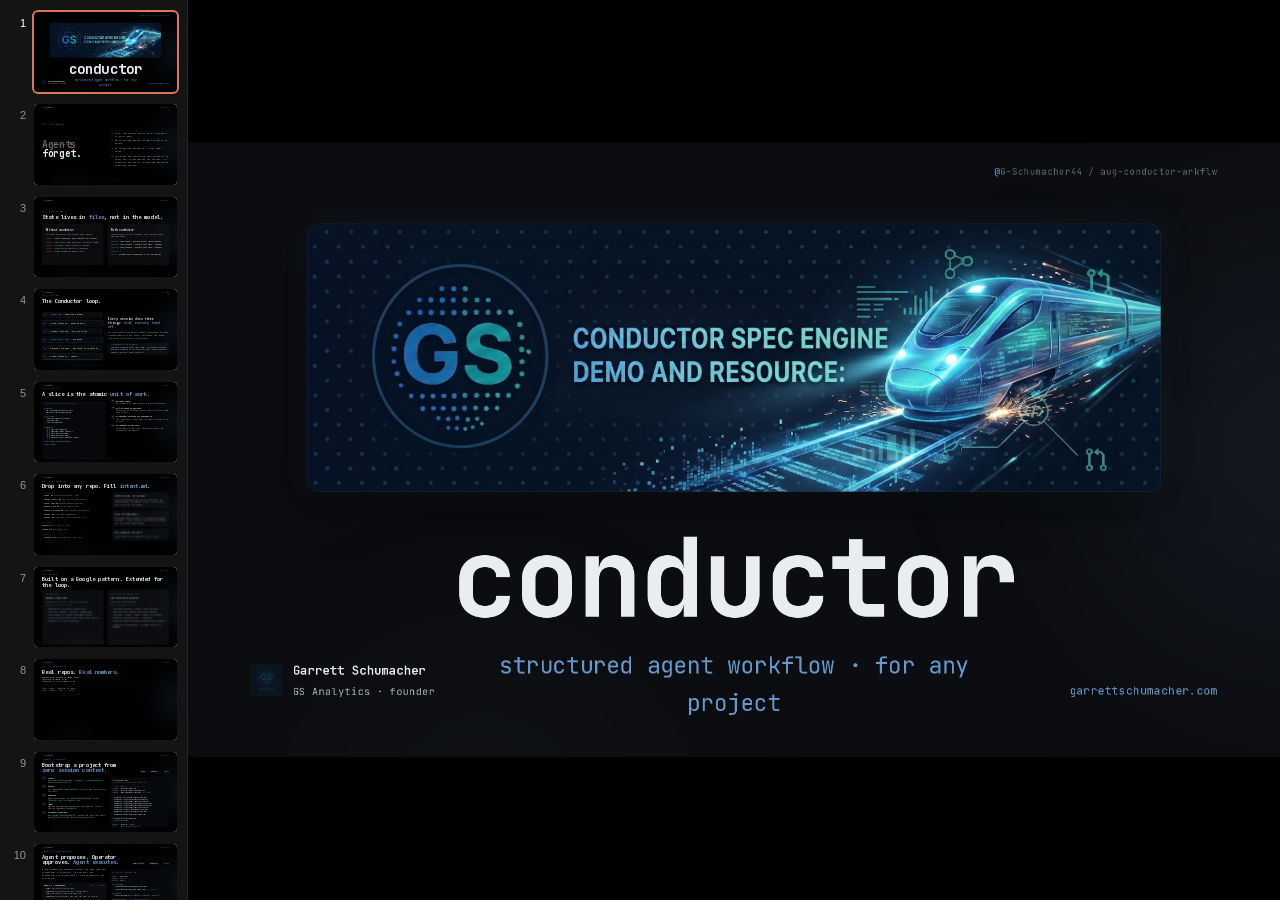
==== commit 8035886e: "fix(deck): redesign IN PRODUCTION slide layout - Drop "Not a demo." from title — just "Real repos. R" ====
--- a/docs/index.html
+++ b/docs/index.html
@@ -196,7 +196,7 @@
   </script>
 
   <script type="__bundler/template">
-"<!DOCTYPE html>\n<html lang=\"en\"><head>\n<meta charset=\"utf-8\">\n<meta name=\"viewport\" content=\"width=device-width,initial-scale=1\">\n<title>Conductor — Structured Agent Workflow · GS Analytics<\u002Ftitle>\n<link rel=\"icon\" href=\"1d6e1e3a-5172-4121-a43f-b062d9c1aad8\">\n<style>/* ============================================================\n   GS Analytics — Colors & Type Tokens\n   Source of truth lifted from G-Schumacher44/portfolio-site\n   (src/styles/globals.css). All values here are 1:1 with that\n   repo's `@theme` block unless explicitly extended.\n   ============================================================ */\n\n/* ---------- Web fonts (Google CDN — see README) ---------- */\n/* cyrillic-ext */\n@font-face {\n  font-family: 'Caveat';\n  font-style: normal;\n  font-weight: 400;\n  font-display: swap;\n  src: url(\"d8f81e1c-c53a-4f34-a4c5-59d4cee40f94\") format('woff2');\n  unicode-range: U+0460-052F, U+1C80-1C8A, U+20B4, U+2DE0-2DFF, U+A640-A69F, U+FE2E-FE2F;\n}\n/* cyrillic */\n@font-face {\n  font-family: 'Caveat';\n  font-style: normal;\n  font-weight: 400;\n  font-display: swap;\n  src: url(\"e4895591-1d29-43b5-8b3b-1673b8031e85\") format('woff2');\n  unicode-range: U+0301, U+0400-045F, U+0490-0491, U+04B0-04B1, U+2116;\n}\n/* latin-ext */\n@font-face {\n  font-family: 'Caveat';\n  font-style: normal;\n  font-weight: 400;\n  font-display: swap;\n  src: url(\"53502476-dbad-4e5a-a91e-70ac90f2087a\") format('woff2');\n  unicode-range: U+0100-02BA, U+02BD-02C5, U+02C7-02CC, U+02CE-02D7, U+02DD-02FF, U+0304, U+0308, U+0329, U+1D00-1DBF, U+1E00-1E9F, U+1EF2-1EFF, U+2020, U+20A0-20AB, U+20AD-20C0, U+2113, U+2C60-2C7F, U+A720-A7FF;\n}\n/* latin */\n@font-face {\n  font-family: 'Caveat';\n  font-style: normal;\n  font-weight: 400;\n  font-display: swap;\n  src: url(\"ad2a2ca5-f6b1-4beb-91c8-23ca23d53412\") format('woff2');\n  unicode-range: U+0000-00FF, U+0131, U+0152-0153, U+02BB-02BC, U+02C6, U+02DA, U+02DC, U+0304, U+0308, U+0329, U+2000-206F, U+20AC, U+2122, U+2191, U+2193, U+2212, U+2215, U+FEFF, U+FFFD;\n}\n/* cyrillic-ext */\n@font-face {\n  font-family: 'Caveat';\n  font-style: normal;\n  font-weight: 500;\n  font-display: swap;\n  src: url(\"d8f81e1c-c53a-4f34-a4c5-59d4cee40f94\") format('woff2');\n  unicode-range: U+0460-052F, U+1C80-1C8A, U+20B4, U+2DE0-2DFF, U+A640-A69F, U+FE2E-FE2F;\n}\n/* cyrillic */\n@font-face {\n  font-family: 'Caveat';\n  font-style: normal;\n  font-weight: 500;\n  font-display: swap;\n  src: url(\"e4895591-1d29-43b5-8b3b-1673b8031e85\") format('woff2');\n  unicode-range: U+0301, U+0400-045F, U+0490-0491, U+04B0-04B1, U+2116;\n}\n/* latin-ext */\n@font-face {\n  font-family: 'Caveat';\n  font-style: normal;\n  font-weight: 500;\n  font-display: swap;\n  src: url(\"53502476-dbad-4e5a-a91e-70ac90f2087a\") format('woff2');\n  unicode-range: U+0100-02BA, U+02BD-02C5, U+02C7-02CC, U+02CE-02D7, U+02DD-02FF, U+0304, U+0308, U+0329, U+1D00-1DBF, U+1E00-1E9F, U+1EF2-1EFF, U+2020, U+20A0-20AB, U+20AD-20C0, U+2113, U+2C60-2C7F, U+A720-A7FF;\n}\n/* latin */\n@font-face {\n  font-family: 'Caveat';\n  font-style: normal;\n  font-weight: 500;\n  font-display: swap;\n  src: url(\"ad2a2ca5-f6b1-4beb-91c8-23ca23d53412\") format('woff2');\n  unicode-range: U+0000-00FF, U+0131, U+0152-0153, U+02BB-02BC, U+02C6, U+02DA, U+02DC, U+0304, U+0308, U+0329, U+2000-206F, U+20AC, U+2122, U+2191, U+2193, U+2212, U+2215, U+FEFF, U+FFFD;\n}\n/* cyrillic-ext */\n@font-face {\n  font-family: 'Caveat';\n  font-style: normal;\n  font-weight: 600;\n  font-display: swap;\n  src: url(\"d8f81e1c-c53a-4f34-a4c5-59d4cee40f94\") format('woff2');\n  unicode-range: U+0460-052F, U+1C80-1C8A, U+20B4, U+2DE0-2DFF, U+A640-A69F, U+FE2E-FE2F;\n}\n/* cyrillic */\n@font-face {\n  font-family: 'Caveat';\n  font-style: normal;\n  font-weight: 600;\n  font-display: swap;\n  src: url(\"e4895591-1d29-43b5-8b3b-1673b8031e85\") format('woff2');\n  unicode-range: U+0301, U+0400-045F, U+0490-0491, U+04B0-04B1, U+2116;\n}\n/* latin-ext */\n@font-face {\n  font-family: 'Caveat';\n  font-style: normal;\n  font-weight: 600;\n  font-display: swap;\n  src: url(\"53502476-dbad-4e5a-a91e-70ac90f2087a\") format('woff2');\n  unicode-range: U+0100-02BA, U+02BD-02C5, U+02C7-02CC, U+02CE-02D7, U+02DD-02FF, U+0304, U+0308, U+0329, U+1D00-1DBF, U+1E00-1E9F, U+1EF2-1EFF, U+2020, U+20A0-20AB, U+20AD-20C0, U+2113, U+2C60-2C7F, U+A720-A7FF;\n}\n/* latin */\n@font-face {\n  font-family: 'Caveat';\n  font-style: normal;\n  font-weight: 600;\n  font-display: swap;\n  src: url(\"ad2a2ca5-f6b1-4beb-91c8-23ca23d53412\") format('woff2');\n  unicode-range: U+0000-00FF, U+0131, U+0152-0153, U+02BB-02BC, U+02C6, U+02DA, U+02DC, U+0304, U+0308, U+0329, U+2000-206F, U+20AC, U+2122, U+2191, U+2193, U+2212, U+2215, U+FEFF, U+FFFD;\n}\n/* cyrillic-ext */\n@font-face {\n  font-family: 'Caveat';\n  font-style: normal;\n  font-weight: 700;\n  font-display: swap;\n  src: url(\"d8f81e1c-c53a-4f34-a4c5-59d4cee40f94\") format('woff2');\n  unicode-range: U+0460-052F, U+1C80-1C8A, U+20B4, U+2DE0-2DFF, U+A640-A69F, U+FE2E-FE2F;\n}\n/* cyrillic */\n@font-face {\n  font-family: 'Caveat';\n  font-style: normal;\n  font-weight: 700;\n  font-display: swap;\n  src: url(\"e4895591-1d29-43b5-8b3b-1673b8031e85\") format('woff2');\n  unicode-range: U+0301, U+0400-045F, U+0490-0491, U+04B0-04B1, U+2116;\n}\n/* latin-ext */\n@font-face {\n  font-family: 'Caveat';\n  font-style: normal;\n  font-weight: 700;\n  font-display: swap;\n  src: url(\"53502476-dbad-4e5a-a91e-70ac90f2087a\") format('woff2');\n  unicode-range: U+0100-02BA, U+02BD-02C5, U+02C7-02CC, U+02CE-02D7, U+02DD-02FF, U+0304, U+0308, U+0329, U+1D00-1DBF, U+1E00-1E9F, U+1EF2-1EFF, U+2020, U+20A0-20AB, U+20AD-20C0, U+2113, U+2C60-2C7F, U+A720-A7FF;\n}\n/* latin */\n@font-face {\n  font-family: 'Caveat';\n  font-style: normal;\n  font-weight: 700;\n  font-display: swap;\n  src: url(\"ad2a2ca5-f6b1-4beb-91c8-23ca23d53412\") format('woff2');\n  unicode-range: U+0000-00FF, U+0131, U+0152-0153, U+02BB-02BC, U+02C6, U+02DA, U+02DC, U+0304, U+0308, U+0329, U+2000-206F, U+20AC, U+2122, U+2191, U+2193, U+2212, U+2215, U+FEFF, U+FFFD;\n}\n/* cyrillic-ext */\n@font-face {\n  font-family: 'JetBrains Mono';\n  font-style: normal;\n  font-weight: 300;\n  font-display: swap;\n  src: url(\"5100f538-9e8e-472b-9706-16e82ae66fc2\") format('woff2');\n  unicode-range: U+0460-052F, U+1C80-1C8A, U+20B4, U+2DE0-2DFF, U+A640-A69F, U+FE2E-FE2F;\n}\n/* cyrillic */\n@font-face {\n  font-family: 'JetBrains Mono';\n  font-style: normal;\n  font-weight: 300;\n  font-display: swap;\n  src: url(\"1f0d6141-a985-4962-8c91-77f2a6c6035a\") format('woff2');\n  unicode-range: U+0301, U+0400-045F, U+0490-0491, U+04B0-04B1, U+2116;\n}\n/* greek */\n@font-face {\n  font-family: 'JetBrains Mono';\n  font-style: normal;\n  font-weight: 300;\n  font-display: swap;\n  src: url(\"c622ff43-03e0-484c-94b1-4172fb9dd4ba\") format('woff2');\n  unicode-range: U+0370-0377, U+037A-037F, U+0384-038A, U+038C, U+038E-03A1, U+03A3-03FF;\n}\n/* vietnamese */\n@font-face {\n  font-family: 'JetBrains Mono';\n  font-style: normal;\n  font-weight: 300;\n  font-display: swap;\n  src: url(\"4045b8f5-1b56-415c-b5ae-9d3a9f41f508\") format('woff2');\n  unicode-range: U+0102-0103, U+0110-0111, U+0128-0129, U+0168-0169, U+01A0-01A1, U+01AF-01B0, U+0300-0301, U+0303-0304, U+0308-0309, U+0323, U+0329, U+1EA0-1EF9, U+20AB;\n}\n/* latin-ext */\n@font-face {\n  font-family: 'JetBrains Mono';\n  font-style: normal;\n  font-weight: 300;\n  font-display: swap;\n  src: url(\"a0e63de2-3e19-4197-8fa7-c87562d74b9e\") format('woff2');\n  unicode-range: U+0100-02BA, U+02BD-02C5, U+02C7-02CC, U+02CE-02D7, U+02DD-02FF, U+0304, U+0308, U+0329, U+1D00-1DBF, U+1E00-1E9F, U+1EF2-1EFF, U+2020, U+20A0-20AB, U+20AD-20C0, U+2113, U+2C60-2C7F, U+A720-A7FF;\n}\n/* latin */\n@font-face {\n  font-family: 'JetBrains Mono';\n  font-style: normal;\n  font-weight: 300;\n  font-display: swap;\n  src: url(\"7a7b3ee6-b8c0-49ef-885c-83031ae1b05e\") format('woff2');\n  unicode-range: U+0000-00FF, U+0131, U+0152-0153, U+02BB-02BC, U+02C6, U+02DA, U+02DC, U+0304, U+0308, U+0329, U+2000-206F, U+20AC, U+2122, U+2191, U+2193, U+2212, U+2215, U+FEFF, U+FFFD;\n}\n/* cyrillic-ext */\n@font-face {\n  font-family: 'JetBrains Mono';\n  font-style: normal;\n  font-weight: 400;\n  font-display: swap;\n  src: url(\"5100f538-9e8e-472b-9706-16e82ae66fc2\") format('woff2');\n  unicode-range: U+0460-052F, U+1C80-1C8A, U+20B4, U+2DE0-2DFF, U+A640-A69F, U+FE2E-FE2F;\n}\n/* cyrillic */\n@font-face {\n  font-family: 'JetBrains Mono';\n  font-style: normal;\n  font-weight: 400;\n  font-display: swap;\n  src: url(\"1f0d6141-a985-4962-8c91-77f2a6c6035a\") format('woff2');\n  unicode-range: U+0301, U+0400-045F, U+0490-0491, U+04B0-04B1, U+2116;\n}\n/* greek */\n@font-face {\n  font-family: 'JetBrains Mono';\n  font-style: normal;\n  font-weight: 400;\n  font-display: swap;\n  src: url(\"c622ff43-03e0-484c-94b1-4172fb9dd4ba\") format('woff2');\n  unicode-range: U+0370-0377, U+037A-037F, U+0384-038A, U+038C, U+038E-03A1, U+03A3-03FF;\n}\n/* vietnamese */\n@font-face {\n  font-family: 'JetBrains Mono';\n  font-style: normal;\n  font-weight: 400;\n  font-display: swap;\n  src: url(\"4045b8f5-1b56-415c-b5ae-9d3a9f41f508\") format('woff2');\n  unicode-range: U+0102-0103, U+0110-0111, U+0128-0129, U+0168-0169, U+01A0-01A1, U+01AF-01B0, U+0300-0301, U+0303-0304, U+0308-0309, U+0323, U+0329, U+1EA0-1EF9, U+20AB;\n}\n/* latin-ext */\n@font-face {\n  font-family: 'JetBrains Mono';\n  font-style: normal;\n  font-weight: 400;\n  font-display: swap;\n  src: url(\"a0e63de2-3e19-4197-8fa7-c87562d74b9e\") format('woff2');\n  unicode-range: U+0100-02BA, U+02BD-02C5, U+02C7-02CC, U+02CE-02D7, U+02DD-02FF, U+0304, U+0308, U+0329, U+1D00-1DBF, U+1E00-1E9F, U+1EF2-1EFF, U+2020, U+20A0-20AB, U+20AD-20C0, U+2113, U+2C60-2C7F, U+A720-A7FF;\n}\n/* latin */\n@font-face {\n  font-family: 'JetBrains Mono';\n  font-style: normal;\n  font-weight: 400;\n  font-display: swap;\n  src: url(\"7a7b3ee6-b8c0-49ef-885c-83031ae1b05e\") format('woff2');\n  unicode-range: U+0000-00FF, U+0131, U+0152-0153, U+02BB-02BC, U+02C6, U+02DA, U+02DC, U+0304, U+0308, U+0329, U+2000-206F, U+20AC, U+2122, U+2191, U+2193, U+2212, U+2215, U+FEFF, U+FFFD;\n}\n/* cyrillic-ext */\n@font-face {\n  font-family: 'JetBrains Mono';\n  font-style: normal;\n  font-weight: 500;\n  font-display: swap;\n  src: url(\"5100f538-9e8e-472b-9706-16e82ae66fc2\") format('woff2');\n  unicode-range: U+0460-052F, U+1C80-1C8A, U+20B4, U+2DE0-2DFF, U+A640-A69F, U+FE2E-FE2F;\n}\n/* cyrillic */\n@font-face {\n  font-family: 'JetBrains Mono';\n  font-style: normal;\n  font-weight: 500;\n  font-display: swap;\n  src: url(\"1f0d6141-a985-4962-8c91-77f2a6c6035a\") format('woff2');\n  unicode-range: U+0301, U+0400-045F, U+0490-0491, U+04B0-04B1, U+2116;\n}\n/* greek */\n@font-face {\n  font-family: 'JetBrains Mono';\n  font-style: normal;\n  font-weight: 500;\n  font-display: swap;\n  src: url(\"c622ff43-03e0-484c-94b1-4172fb9dd4ba\") format('woff2');\n  unicode-range: U+0370-0377, U+037A-037F, U+0384-038A, U+038C, U+038E-03A1, U+03A3-03FF;\n}\n/* vietnamese */\n@font-face {\n  font-family: 'JetBrains Mono';\n  font-style: normal;\n  font-weight: 500;\n  font-display: swap;\n  src: url(\"4045b8f5-1b56-415c-b5ae-9d3a9f41f508\") format('woff2');\n  unicode-range: U+0102-0103, U+0110-0111, U+0128-0129, U+0168-0169, U+01A0-01A1, U+01AF-01B0, U+0300-0301, U+0303-0304, U+0308-0309, U+0323, U+0329, U+1EA0-1EF9, U+20AB;\n}\n/* latin-ext */\n@font-face {\n  font-family: 'JetBrains Mono';\n  font-style: normal;\n  font-weight: 500;\n  font-display: swap;\n  src: url(\"a0e63de2-3e19-4197-8fa7-c87562d74b9e\") format('woff2');\n  unicode-range: U+0100-02BA, U+02BD-02C5, U+02C7-02CC, U+02CE-02D7, U+02DD-02FF, U+0304, U+0308, U+0329, U+1D00-1DBF, U+1E00-1E9F, U+1EF2-1EFF, U+2020, U+20A0-20AB, U+20AD-20C0, U+2113, U+2C60-2C7F, U+A720-A7FF;\n}\n/* latin */\n@font-face {\n  font-family: 'JetBrains Mono';\n  font-style: normal;\n  font-weight: 500;\n  font-display: swap;\n  src: url(\"7a7b3ee6-b8c0-49ef-885c-83031ae1b05e\") format('woff2');\n  unicode-range: U+0000-00FF, U+0131, U+0152-0153, U+02BB-02BC, U+02C6, U+02DA, U+02DC, U+0304, U+0308, U+0329, U+2000-206F, U+20AC, U+2122, U+2191, U+2193, U+2212, U+2215, U+FEFF, U+FFFD;\n}\n/* cyrillic-ext */\n@font-face {\n  font-family: 'JetBrains Mono';\n  font-style: normal;\n  font-weight: 600;\n  font-display: swap;\n  src: url(\"5100f538-9e8e-472b-9706-16e82ae66fc2\") format('woff2');\n  unicode-range: U+0460-052F, U+1C80-1C8A, U+20B4, U+2DE0-2DFF, U+A640-A69F, U+FE2E-FE2F;\n}\n/* cyrillic */\n@font-face {\n  font-family: 'JetBrains Mono';\n  font-style: normal;\n  font-weight: 600;\n  font-display: swap;\n  src: url(\"1f0d6141-a985-4962-8c91-77f2a6c6035a\") format('woff2');\n  unicode-range: U+0301, U+0400-045F, U+0490-0491, U+04B0-04B1, U+2116;\n}\n/* greek */\n@font-face {\n  font-family: 'JetBrains Mono';\n  font-style: normal;\n  font-weight: 600;\n  font-display: swap;\n  src: url(\"c622ff43-03e0-484c-94b1-4172fb9dd4ba\") format('woff2');\n  unicode-range: U+0370-0377, U+037A-037F, U+0384-038A, U+038C, U+038E-03A1, U+03A3-03FF;\n}\n/* vietnamese */\n@font-face {\n  font-family: 'JetBrains Mono';\n  font-style: normal;\n  font-weight: 600;\n  font-display: swap;\n  src: url(\"4045b8f5-1b56-415c-b5ae-9d3a9f41f508\") format('woff2');\n  unicode-range: U+0102-0103, U+0110-0111, U+0128-0129, U+0168-0169, U+01A0-01A1, U+01AF-01B0, U+0300-0301, U+0303-0304, U+0308-0309, U+0323, U+0329, U+1EA0-1EF9, U+20AB;\n}\n/* latin-ext */\n@font-face {\n  font-family: 'JetBrains Mono';\n  font-style: normal;\n  font-weight: 600;\n  font-display: swap;\n  src: url(\"a0e63de2-3e19-4197-8fa7-c87562d74b9e\") format('woff2');\n  unicode-range: U+0100-02BA, U+02BD-02C5, U+02C7-02CC, U+02CE-02D7, U+02DD-02FF, U+0304, U+0308, U+0329, U+1D00-1DBF, U+1E00-1E9F, U+1EF2-1EFF, U+2020, U+20A0-20AB, U+20AD-20C0, U+2113, U+2C60-2C7F, U+A720-A7FF;\n}\n/* latin */\n@font-face {\n  font-family: 'JetBrains Mono';\n  font-style: normal;\n  font-weight: 600;\n  font-display: swap;\n  src: url(\"7a7b3ee6-b8c0-49ef-885c-83031ae1b05e\") format('woff2');\n  unicode-range: U+0000-00FF, U+0131, U+0152-0153, U+02BB-02BC, U+02C6, U+02DA, U+02DC, U+0304, U+0308, U+0329, U+2000-206F, U+20AC, U+2122, U+2191, U+2193, U+2212, U+2215, U+FEFF, U+FFFD;\n}\n/* cyrillic-ext */\n@font-face {\n  font-family: 'JetBrains Mono';\n  font-style: normal;\n  font-weight: 700;\n  font-display: swap;\n  src: url(\"5100f538-9e8e-472b-9706-16e82ae66fc2\") format('woff2');\n  unicode-range: U+0460-052F, U+1C80-1C8A, U+20B4, U+2DE0-2DFF, U+A640-A69F, U+FE2E-FE2F;\n}\n/* cyrillic */\n@font-face {\n  font-family: 'JetBrains Mono';\n  font-style: normal;\n  font-weight: 700;\n  font-display: swap;\n  src: url(\"1f0d6141-a985-4962-8c91-77f2a6c6035a\") format('woff2');\n  unicode-range: U+0301, U+0400-045F, U+0490-0491, U+04B0-04B1, U+2116;\n}\n/* greek */\n@font-face {\n  font-family: 'JetBrains Mono';\n  font-style: normal;\n  font-weight: 700;\n  font-display: swap;\n  src: url(\"c622ff43-03e0-484c-94b1-4172fb9dd4ba\") format('woff2');\n  unicode-range: U+0370-0377, U+037A-037F, U+0384-038A, U+038C, U+038E-03A1, U+03A3-03FF;\n}\n/* vietnamese */\n@font-face {\n  font-family: 'JetBrains Mono';\n  font-style: normal;\n  font-weight: 700;\n  font-display: swap;\n  src: url(\"4045b8f5-1b56-415c-b5ae-9d3a9f41f508\") format('woff2');\n  unicode-range: U+0102-0103, U+0110-0111, U+0128-0129, U+0168-0169, U+01A0-01A1, U+01AF-01B0, U+0300-0301, U+0303-0304, U+0308-0309, U+0323, U+0329, U+1EA0-1EF9, U+20AB;\n}\n/* latin-ext */\n@font-face {\n  font-family: 'JetBrains Mono';\n  font-style: normal;\n  font-weight: 700;\n  font-display: swap;\n  src: url(\"a0e63de2-3e19-4197-8fa7-c87562d74b9e\") format('woff2');\n  unicode-range: U+0100-02BA, U+02BD-02C5, U+02C7-02CC, U+02CE-02D7, U+02DD-02FF, U+0304, U+0308, U+0329, U+1D00-1DBF, U+1E00-1E9F, U+1EF2-1EFF, U+2020, U+20A0-20AB, U+20AD-20C0, U+2113, U+2C60-2C7F, U+A720-A7FF;\n}\n/* latin */\n@font-face {\n  font-family: 'JetBrains Mono';\n  font-style: normal;\n  font-weight: 700;\n  font-display: swap;\n  src: url(\"7a7b3ee6-b8c0-49ef-885c-83031ae1b05e\") format('woff2');\n  unicode-range: U+0000-00FF, U+0131, U+0152-0153, U+02BB-02BC, U+02C6, U+02DA, U+02DC, U+0304, U+0308, U+0329, U+2000-206F, U+20AC, U+2122, U+2191, U+2193, U+2212, U+2215, U+FEFF, U+FFFD;\n}\n\n\n:root {\n  /* ---------- CORE PALETTE — DARK (default) ---------- */\n  /* The product lives in dark mode. Light is rare/comic-page only. */\n\n  /* Surfaces — near-black blues */\n  --bg:            #0c0d10;   /* page */\n  --card:          #14161a;   /* raised card */\n  --surface:       #161a20;   /* nav, panels */\n  --line:          #22262c;   /* hairline border */\n  --line-strong:   #2c3138;\n\n  /* Foreground */\n  --text:          #e9edf1;   /* primary text */\n  --muted:         #a7b0bb;   /* secondary text */\n  --muted-dim:     rgba(167, 176, 187, 0.5);\n\n  /* Brand — a slate / dusty blue. NOT a saturated cyan. */\n  --brand:         #6699cc;\n  --brand-2:       #4a7fb3;   /* darker brand for hover/active */\n  --brand-deep:    #1f3a5f;   /* logo blue / dark surfaces */\n  --brand-ink:     #0f2540;   /* deepest brand for filled bgs */\n  --brand-tint:    rgba(102, 153, 204, 0.12);   /* used for icon chips */\n  --brand-dim:     rgba(102, 153, 204, 0.08);\n  --glow:          rgba(102, 153, 204, 0.15);   /* hero blob fill */\n  --glow-strong:   rgba(102, 153, 204, 0.30);   /* glow-pulse peak */\n  --bracket:       rgba(102, 153, 204, 0.50);   /* [ ] frame around buttons */\n\n  /* Accents (used sparingly) */\n  --teal:          #4ec9b0;   /* terminal \"OK\", code highlight */\n  --emerald-line:  rgba(16, 185, 129, 0.50);   /* terminal `$` lines bg */\n  --emerald-low:   rgba(16, 185, 129, 0.35);   /* terminal body text */\n  --magenta:       #e0457b;   /* pillar-swarm \"High\" end of scale */\n  --purple:        #8e6bc5;   /* mid pillar-swarm hue */\n  --garden:        #3d7a4a;   /* GardenBook (side product) green */\n  --warn:          #d99a4a;   /* warnings */\n  --danger:        #d96666;   /* errors */\n\n  /* Semantic */\n  --fg1:           var(--text);\n  --fg2:           var(--muted);\n  --fg3:           var(--muted-dim);\n  --link:          var(--brand);\n  --link-hover:    var(--text);\n  --focus-ring:    rgba(102, 153, 204, 0.40);\n\n  /* Selection */\n  --selection-bg:  rgba(102, 153, 204, 0.30);\n\n  /* ---------- TYPE ---------- */\n  /* Brand is mono-first. Body is JetBrains Mono. */\n  --font-mono:     'JetBrains Mono', 'Fira Code', 'Cascadia Code', ui-monospace, SFMono-Regular, Menlo, monospace;\n  --font-sans:     'JetBrains Mono', ui-monospace, monospace; /* same as mono — by design */\n  --font-hand:     'Caveat', cursive;                          /* hand-drawn accent / comic pages */\n  --font-serif:    Georgia, 'Times New Roman', serif;          /* not used by brand; fallback only */\n\n  /* Type scale — built around 1rem = 16px, line-height generous */\n  --fs-xs:    11px;     /* eyebrows / micro caps */\n  --fs-sm:    13px;\n  --fs-base:  16px;\n  --fs-lg:    18px;\n  --fs-xl:    20px;\n  --fs-2xl:   24px;\n  --fs-3xl:   30px;\n  --fs-4xl:   36px;\n  --fs-5xl:   48px;\n  --fs-hero:  clamp(40px, 8vw, 96px);  /* `garrett_schumacher` style mega type */\n\n  --lh-tight:  1.15;\n  --lh-snug:   1.35;\n  --lh-normal: 1.5;\n  --lh-relax:  1.65;   /* body default */\n\n  --tracking-mega:   -0.02em;\n  --tracking-tight: -0.01em;\n  --tracking-normal: 0;\n  --tracking-eyebrow: 0.3em;   /* all-caps section eyebrows */\n\n  --weight-regular: 400;\n  --weight-medium:  500;\n  --weight-semi:    600;\n  --weight-bold:    700;\n\n  /* ---------- ELEVATION / RADII / SPACING ---------- */\n  --radius-xs:  4px;\n  --radius-sm:  8px;\n  --radius-md:  12px;\n  --radius-lg:  16px;\n  --radius-2xl: 24px;       /* GlassPanel default */\n  --radius-pill: 999px;\n\n  --shadow-card:    0 8px 32px rgba(0, 0, 0, 0.25);\n  --shadow-lift:    0 12px 40px rgba(0, 0, 0, 0.35);\n  --shadow-glow:    0 0 40px rgba(102, 153, 204, 0.30);\n  --shadow-inset:   inset 0 1px 0 rgba(255, 255, 255, 0.04);\n\n  /* Spacing — Tailwind-ish 4px base */\n  --space-1:  4px;\n  --space-2:  8px;\n  --space-3:  12px;\n  --space-4:  16px;\n  --space-5:  20px;\n  --space-6:  24px;\n  --space-8:  32px;\n  --space-10: 40px;\n  --space-12: 48px;\n  --space-16: 64px;\n  --space-20: 80px;\n\n  /* Motion */\n  --ease-out:  cubic-bezier(0.16, 1, 0.3, 1);\n  --ease-in-out: cubic-bezier(0.65, 0, 0.35, 1);\n  --dur-fast:   150ms;\n  --dur-base:   200ms;\n  --dur-slow:   300ms;\n  --dur-hero:   700ms;   /* hero-fade-up */\n}\n\n/* ---------- SEMANTIC HEADLINE / BODY HELPERS ---------- */\n/* These are convenience classes that map to the brand's actual usage. */\n\n.gs-display {\n  font-family: var(--font-mono);\n  font-size: var(--fs-hero);\n  font-weight: var(--weight-bold);\n  letter-spacing: var(--tracking-mega);\n  line-height: var(--lh-tight);\n  color: var(--text);\n}\n\n.gs-tagline {\n  font-family: var(--font-mono);\n  font-size: clamp(20px, 3vw, 36px);\n  font-weight: var(--weight-medium);\n  letter-spacing: var(--tracking-tight);\n  color: var(--brand);\n}\n\n.gs-h1 { font-family: var(--font-mono); font-size: var(--fs-4xl); font-weight: var(--weight-bold); color: var(--text); letter-spacing: var(--tracking-tight); }\n.gs-h2 { font-family: var(--font-mono); font-size: var(--fs-2xl); font-weight: var(--weight-bold); color: var(--text); }\n.gs-h3 { font-family: var(--font-mono); font-size: var(--fs-lg); font-weight: var(--weight-semi); color: var(--brand); }\n.gs-h4 { font-family: var(--font-mono); font-size: var(--fs-base); font-weight: var(--weight-semi); color: var(--text); }\n\n.gs-eyebrow {\n  font-family: var(--font-mono);\n  font-size: var(--fs-xs);\n  font-weight: var(--weight-semi);\n  letter-spacing: var(--tracking-eyebrow);\n  text-transform: uppercase;\n  color: rgba(102, 153, 204, 0.72);\n}\n\n.gs-body {\n  font-family: var(--font-mono);\n  font-size: var(--fs-base);\n  line-height: var(--lh-relax);\n  color: var(--muted);\n}\n\n.gs-code {\n  font-family: var(--font-mono);\n  font-size: var(--fs-sm);\n  color: var(--teal);\n  background: rgba(78, 201, 176, 0.08);\n  padding: 2px 6px;\n  border-radius: var(--radius-xs);\n}\n\n.gs-hand {\n  font-family: var(--font-hand);\n  font-weight: var(--weight-semi);\n  letter-spacing: 0.01em;\n}\n\n/* ---------- DEFAULT BASE STYLES ---------- */\nhtml, body {\n  background: var(--bg);\n  color: var(--text);\n  font-family: var(--font-mono);\n  font-size: var(--fs-base);\n  line-height: var(--lh-relax);\n  -webkit-font-smoothing: antialiased;\n  -moz-osx-font-smoothing: grayscale;\n}\n\n::selection { background: var(--selection-bg); color: var(--text); }\n\na { color: var(--brand); text-decoration: none; transition: color var(--dur-base); }\na:hover { color: var(--text); text-decoration: underline; }\n\n/* ---------- COMPONENT PRIMITIVES ---------- */\n/* The brand's signature: bracket button. */\n.gs-bracket-btn {\n  display: inline-flex;\n  align-items: center;\n  font-family: var(--font-mono);\n  font-size: var(--fs-sm);\n  color: var(--muted);\n  background: transparent;\n  border: 0;\n  cursor: pointer;\n  transition: color var(--dur-base);\n}\n.gs-bracket-btn .bk { color: var(--bracket); transition: transform var(--dur-base); }\n.gs-bracket-btn .lbl { padding: 0 8px; transition: color var(--dur-base); }\n.gs-bracket-btn:hover { color: var(--text); }\n.gs-bracket-btn:hover .bk:first-child { transform: translateX(-2px); }\n.gs-bracket-btn:hover .bk:last-child  { transform: translateX(2px); }\n.gs-bracket-btn--primary .bk { color: var(--brand); }\n.gs-bracket-btn--primary .lbl { color: var(--text); }\n.gs-bracket-btn--primary:hover .lbl { color: var(--brand); }\n\n/* GlassPanel — the workhorse card */\n.gs-glass {\n  position: relative;\n  border-radius: var(--radius-2xl);\n  border: 1px solid rgba(102, 153, 204, 0.12);\n  background: rgba(20, 22, 26, 0.60);\n  backdrop-filter: blur(20px);\n  -webkit-backdrop-filter: blur(20px);\n  padding: var(--space-6);\n  box-shadow: var(--shadow-card);\n}\n.gs-glass--hover { transition: transform var(--dur-slow) var(--ease-out), border-color var(--dur-slow), box-shadow var(--dur-slow); }\n.gs-glass--hover:hover { transform: translateY(-4px); border-color: rgba(102, 153, 204, 0.25); box-shadow: var(--shadow-lift); }\n\n/* Gradient divider — used between sections */\n.gs-gradient-divider {\n  height: 1px;\n  background: linear-gradient(90deg, transparent, var(--brand), transparent);\n}\n\n/* Icon chip — small rounded tile behind a Lucide icon */\n.gs-icon-chip {\n  display: inline-flex;\n  align-items: center;\n  justify-content: center;\n  padding: 10px;\n  border-radius: var(--radius-md);\n  background: var(--brand-tint);\n  color: var(--brand);\n}\n\n/* Eyebrow + section title combo */\n.gs-section-eyebrow {\n  font-family: var(--font-mono);\n  font-size: var(--fs-xs);\n  font-weight: var(--weight-semi);\n  letter-spacing: var(--tracking-eyebrow);\n  text-transform: uppercase;\n  color: rgba(102, 153, 204, 0.72);\n}\n\n/* Keyframes — copied from animations.css */\n@keyframes gs-float    { 0%,100%{transform:translateY(0)} 50%{transform:translateY(-6px)} }\n@keyframes gs-pulse    { 0%,100%{opacity:1} 50%{opacity:0.7} }\n@keyframes gs-blink    { 0%,100%{opacity:1} 50%{opacity:0} }\n@keyframes gs-glow     { 0%,100%{box-shadow:0 0 20px var(--glow)} 50%{box-shadow:0 0 40px var(--glow-strong)} }\n@keyframes gs-fade-up  { from{opacity:0;transform:translateY(24px)} to{opacity:1;transform:translateY(0)} }\n.gs-fade-in { animation: gs-fade-up var(--dur-hero) var(--ease-out) both; }\n\n@media (prefers-reduced-motion: reduce) {\n  *, *::before, *::after { animation-duration: 0.01ms !important; transition-duration: 0.01ms !important; }\n}\n<\u002Fstyle>\n\n<style>\n  /* ============================================================\n     DECK SCALE — projection-appropriate sizing for 1920×1080\n     ============================================================ */\n  :root {\n    --type-display:  168px;  /* hero / closing wordmark */\n    --type-title:    72px;   /* section title */\n    --type-headline: 56px;   /* slide headline */\n    --type-subhead:  40px;   /* secondary / lede */\n    --type-body:     28px;   /* body copy */\n    --type-small:    24px;   /* card meta */\n    --type-eyebrow:  20px;   /* eyebrows / tags */\n    --type-mono-sm:  19px;   /* code blocks */\n\n    --pad-x:         110px;\n    --pad-top:       86px;\n    --pad-bottom:    72px;\n    --gap-title:     56px;\n    --gap-item:      32px;\n\n    /* brand pulled forward from colors_and_type.css */\n    --bg:            #0c0d10;\n    --card:          #14161a;\n    --surface:       #161a20;\n    --line:          #22262c;\n    --line-strong:   #2c3138;\n    --text:          #e9edf1;\n    --muted:         #a7b0bb;\n    --muted-dim:     rgba(167,176,187,0.55);\n    --brand:         #6699cc;\n    --brand-2:       #4a7fb3;\n    --brand-tint:    rgba(102,153,204,0.12);\n    --brand-dim:     rgba(102,153,204,0.08);\n    --bracket:       rgba(102,153,204,0.55);\n    --emerald:       #4ec9b0;\n    --emerald-line:  rgba(78,201,176,0.55);\n    --emerald-low:   rgba(78,201,176,0.35);\n    --warn:          #d99a4a;\n    --magenta:       #e0457b;\n    --purple:        #8e6bc5;\n  }\n\n  /* ============================================================\n     STAGE BASE\n     ============================================================ */\n  html, body { margin: 0; background: #000; color: var(--text); }\n  body { font-family: 'JetBrains Mono', ui-monospace, monospace; }\n\n  deck-stage { background: #000; }\n\n  deck-stage > section {\n    width: 1920px;\n    height: 1080px;\n    position: relative;\n    overflow: hidden;\n    background: var(--bg);\n    color: var(--text);\n    box-sizing: border-box;\n    font-family: 'JetBrains Mono', ui-monospace, monospace;\n  }\n\n  /* ambient glow blobs — used on most slides */\n  .glow { position: absolute; inset: 0; pointer-events: none; overflow: hidden; z-index: 0; }\n  .glow::before, .glow::after {\n    content: ''; position: absolute; border-radius: 50%; filter: blur(160px);\n  }\n  .glow::before {\n    width: 900px; height: 900px; left: 78%; top: 8%;\n    background: radial-gradient(ellipse, rgba(102,153,204,0.16), transparent 70%);\n  }\n  .glow::after {\n    width: 740px; height: 740px; left: 8%; top: 76%;\n    background: radial-gradient(ellipse, rgba(102,153,204,0.08), transparent 70%);\n  }\n  .glow.warm::after {\n    background: radial-gradient(ellipse, rgba(78,201,176,0.10), transparent 70%);\n  }\n\n  /* dotted grid — quiet brand motif (echoes monogram halo) */\n  .dotgrid {\n    position: absolute; inset: 0; pointer-events: none; z-index: 0; opacity: 0.4;\n    background-image: radial-gradient(rgba(102,153,204,0.12) 1.5px, transparent 1.5px);\n    background-size: 28px 28px;\n    mask-image: linear-gradient(180deg, rgba(0,0,0,0.55), rgba(0,0,0,0));\n    -webkit-mask-image: linear-gradient(180deg, rgba(0,0,0,0.55), rgba(0,0,0,0));\n  }\n\n  /* logo lockup — top-left of every slide */\n  .chrome-logo {\n    position: absolute; top: 32px; left: var(--pad-x);\n    display: flex; align-items: center; gap: 12px;\n    z-index: 5;\n    font-size: 18px; font-weight: 600; letter-spacing: 0.02em;\n    color: var(--muted);\n  }\n  .chrome-logo img { width: 30px; height: 30px; opacity: 0.95; }\n  .chrome-logo .mk { color: var(--brand); }\n\n  /* repo handle — top-right */\n  .chrome-handle {\n    position: absolute; top: 38px; right: var(--pad-x);\n    z-index: 5;\n    font-size: 16px; color: var(--muted-dim); letter-spacing: 0.02em;\n    white-space: nowrap;\n  }\n  .chrome-handle .at { color: var(--brand); }\n\n  /* footer rule */\n  .footrule {\n    position: absolute; left: var(--pad-x); right: var(--pad-x); bottom: 56px;\n    height: 1px;\n    background: linear-gradient(90deg, transparent, rgba(102,153,204,0.45), transparent);\n    z-index: 2;\n  }\n\n  /* content wrappers */\n  .body {\n    position: relative; z-index: 2;\n    padding: var(--pad-top) var(--pad-x) var(--pad-bottom);\n    height: 100%; box-sizing: border-box;\n    display: flex; flex-direction: column;\n  }\n\n  /* ============================================================\n     TYPOGRAPHY HELPERS\n     ============================================================ */\n  .eyebrow {\n    font-size: var(--type-eyebrow); font-weight: 600;\n    letter-spacing: 0.3em; text-transform: uppercase;\n    color: rgba(102,153,204,0.75);\n  }\n  .num-eyebrow {\n    font-size: var(--type-eyebrow); font-weight: 600;\n    letter-spacing: 0.3em;\n    color: rgba(102,153,204,0.8);\n  }\n  h1, h2, h3, p { margin: 0; }\n  .h-display {\n    font-size: var(--type-display); font-weight: 700;\n    letter-spacing: -0.025em; line-height: 0.98;\n  }\n  .h-title {\n    font-size: var(--type-title); font-weight: 700;\n    letter-spacing: -0.02em; line-height: 1.0;\n  }\n  .h-headline {\n    font-size: var(--type-headline); font-weight: 700;\n    letter-spacing: -0.015em; line-height: 1.05;\n  }\n  .h-subhead {\n    font-size: var(--type-subhead); font-weight: 500;\n    letter-spacing: -0.01em; line-height: 1.2;\n    color: var(--brand);\n  }\n  .lede {\n    font-size: var(--type-body); line-height: 1.55;\n    color: var(--muted); max-width: 1280px;\n  }\n  .meta {\n    font-size: var(--type-small); color: var(--muted); line-height: 1.55;\n  }\n  .brand-tx { color: var(--brand); }\n  .em-tx    { color: var(--emerald); }\n  .warn-tx  { color: var(--warn); }\n  .mute-tx  { color: var(--muted); }\n  .dim-tx   { color: var(--muted-dim); }\n\n  /* bracket label — signature brand component */\n  .bracket {\n    display: inline-flex; align-items: center;\n    font-size: var(--type-small);\n  }\n  .bracket .bk { color: var(--bracket); font-weight: 500; }\n  .bracket .lbl { padding: 0 14px; color: var(--text); }\n  .bracket.muted .bk { color: rgba(167,176,187,0.45); }\n  .bracket.muted .lbl { color: var(--muted); }\n  .bracket.brand .lbl { color: var(--brand); }\n\n  /* glass card */\n  .card {\n    border-radius: 24px;\n    border: 1px solid rgba(102,153,204,0.14);\n    background: rgba(20,22,26,0.62);\n    backdrop-filter: blur(20px);\n    -webkit-backdrop-filter: blur(20px);\n    padding: 44px 48px;\n    box-shadow: 0 12px 40px rgba(0,0,0,0.30);\n  }\n  .card .card-eyebrow {\n    font-size: var(--type-eyebrow); font-weight: 600;\n    letter-spacing: 0.3em; text-transform: uppercase;\n    color: rgba(102,153,204,0.78);\n    margin-bottom: 18px;\n  }\n  .card h3 {\n    font-size: 36px; font-weight: 700;\n    letter-spacing: -0.01em; line-height: 1.15;\n    margin-bottom: 22px;\n  }\n  .card ul { list-style: none; padding: 0; margin: 0; }\n  .card ul li {\n    font-size: var(--type-small);\n    color: var(--muted); line-height: 1.6;\n    padding: 6px 0 6px 28px;\n    position: relative;\n  }\n  .card ul li::before {\n    content: '→';\n    position: absolute; left: 0; top: 8px;\n    color: var(--brand); font-weight: 500;\n  }\n  .card.warm { border-color: rgba(78,201,176,0.22); }\n  .card.warm ul li::before { color: var(--emerald); }\n\n  /* code block — terminal aesthetic */\n  .code {\n    background: rgba(8,10,14,0.85);\n    border: 1px solid var(--line);\n    border-radius: 14px;\n    padding: 22px 26px;\n    font-family: 'JetBrains Mono', ui-monospace, monospace;\n    font-size: var(--type-mono-sm);\n    line-height: 1.5;\n    color: var(--text);\n    white-space: pre;\n    overflow: hidden;\n    box-sizing: border-box;\n  }\n  .code .cmt { color: var(--muted-dim); }\n  .code .key { color: var(--brand); }\n  .code .str { color: var(--emerald); }\n  .code .num { color: var(--warn); }\n  .code .prompt { color: var(--emerald-line); }\n  .code .ok  { color: var(--emerald); }\n  .code .warn { color: var(--warn); }\n  .code .err { color: var(--magenta); }\n  .code .hash { color: var(--purple); }\n\n  /* gradient divider */\n  .grad-rule {\n    height: 1px;\n    background: linear-gradient(90deg, transparent, var(--brand), transparent);\n    margin: 0;\n  }\n\n  /* ============================================================\n     SLIDE 01 — TITLE\n     ============================================================ */\n  .s-title { padding: 0; }\n  .s-title .body { padding: 0; }\n  .s-title .banner-frame {\n    position: absolute; left: 50%; top: 142px; transform: translateX(-50%);\n    width: 1500px; height: 470px;\n    border-radius: 22px; overflow: hidden;\n    border: 1px solid rgba(102,153,204,0.20);\n    box-shadow: 0 24px 80px rgba(0,0,0,0.55), 0 0 60px rgba(102,153,204,0.10);\n    z-index: 2;\n  }\n  .s-title .banner-frame img { width: 100%; height: 100%; object-fit: cover; display: block; }\n  .s-title .title-stack {\n    position: absolute; left: 50%; top: 670px; transform: translateX(-50%);\n    z-index: 3;\n    display: flex; flex-direction: column; align-items: center;\n    text-align: center;\n  }\n  .s-title .h-display { font-size: 192px; }\n  .s-title .tag { font-size: 40px; color: var(--brand); margin-top: 28px; letter-spacing: -0.01em; }\n  .s-title .speaker {\n    position: absolute; left: var(--pad-x); bottom: 100px;\n    display: flex; align-items: center; gap: 18px;\n    z-index: 3;\n  }\n  .s-title .speaker img { width: 56px; height: 56px; }\n  .s-title .speaker .sp-name { font-size: 22px; color: var(--text); font-weight: 600; }\n  .s-title .speaker .sp-sub  { font-size: 18px; color: var(--muted); margin-top: 4px; letter-spacing: 0.02em; }\n  .s-title .url {\n    position: absolute; right: var(--pad-x); bottom: 100px;\n    font-size: 20px; color: var(--brand); letter-spacing: 0.02em;\n    z-index: 3;\n  }\n\n  /* ============================================================\n     SLIDE 02 — THE PROBLEM\n     ============================================================ */\n  .s-problem .body { justify-content: center; }\n  .s-problem .grid {\n    display: grid; grid-template-columns: 1.05fr 1fr; gap: 100px; align-items: center;\n    margin-top: 40px;\n  }\n  .s-problem .lead {\n    font-size: 132px; font-weight: 700;\n    letter-spacing: -0.025em; line-height: 0.95;\n  }\n  .s-problem .lead .strike {\n    color: var(--muted-dim);\n    text-decoration: line-through;\n    text-decoration-color: rgba(217,102,102,0.55);\n    text-decoration-thickness: 6px;\n  }\n  .s-problem .pain {\n    display: flex; flex-direction: column; gap: 22px;\n  }\n  .s-problem .pain .row {\n    display: flex; align-items: flex-start; gap: 22px;\n    font-size: var(--type-body); color: var(--muted); line-height: 1.45;\n  }\n  .s-problem .pain .row .mk {\n    width: 38px; height: 38px; flex-shrink: 0;\n    border-radius: 10px;\n    background: rgba(217,102,102,0.10);\n    color: rgba(217,102,102,0.9);\n    display: flex; align-items: center; justify-content: center;\n    font-size: 24px; line-height: 1;\n    margin-top: 6px;\n  }\n\n  /* ============================================================\n     SLIDE 03 — STATE LIVES IN FILES\n     ============================================================ */\n  .s-state .body { justify-content: center; }\n  .s-state .grid {\n    display: grid; grid-template-columns: 1fr 1fr; gap: 60px; margin-top: 60px;\n  }\n  .s-state .panel {\n    border-radius: 22px;\n    border: 1px solid rgba(102,153,204,0.14);\n    background: rgba(20,22,26,0.55);\n    padding: 44px 48px;\n    min-height: 460px;\n    display: flex; flex-direction: column;\n  }\n  .s-state .panel.bad { border-color: rgba(217,102,102,0.22); }\n  .s-state .panel h3 { font-size: 36px; font-weight: 700; margin-bottom: 18px; letter-spacing: -0.01em; }\n  .s-state .panel .tagline { font-size: 22px; color: var(--muted); margin-bottom: 28px; line-height: 1.5; }\n  .s-state .stream {\n    display: flex; flex-direction: column; gap: 12px;\n    font-size: 22px; line-height: 1.45;\n  }\n  .s-state .stream .line { display: flex; gap: 14px; align-items: baseline; }\n  .s-state .stream .tag {\n    color: var(--muted-dim); font-size: 18px; min-width: 84px;\n    letter-spacing: 0.05em; text-transform: uppercase;\n  }\n  .s-state .stream .tag.f { color: var(--brand); }\n  .s-state .stream .tag.b { color: rgba(217,102,102,0.85); }\n  .s-state .stream .tx  { color: var(--text); }\n  .s-state .stream .tx.mute { color: var(--muted); }\n\n  /* ============================================================\n     SLIDE 04 — THE LOOP\n     ============================================================ */\n  .s-loop .body { padding-top: 70px; padding-bottom: 60px; }\n  .s-loop .top { display: flex; align-items: baseline; gap: 40px; }\n  .s-loop .stage {\n    flex: 1; margin-top: 40px;\n    display: grid; grid-template-columns: 1fr 1fr; gap: 80px; align-items: center;\n  }\n  .s-loop .flow {\n    display: flex; flex-direction: column; align-items: stretch; gap: 14px;\n  }\n  .s-loop .node {\n    border-radius: 14px;\n    border: 1px solid rgba(102,153,204,0.18);\n    background: rgba(20,22,26,0.6);\n    padding: 16px 26px;\n    display: flex; align-items: center; gap: 22px;\n    font-size: 26px; color: var(--text);\n  }\n  .s-loop .node.hi {\n    border-color: rgba(102,153,204,0.45);\n    box-shadow: 0 0 40px rgba(102,153,204,0.18);\n    background: rgba(102,153,204,0.08);\n  }\n  .s-loop .node .n {\n    font-size: 20px; color: var(--brand); letter-spacing: 0.15em;\n    min-width: 60px;\n  }\n  .s-loop .arrow { text-align: center; color: var(--brand); font-size: 22px; line-height: 0.5; opacity: 0.65; margin: -2px 0; }\n  .s-loop .arrow .a { display: inline-block; transform: scaleY(0.7); }\n  .s-loop .side {\n    display: flex; flex-direction: column; gap: 36px;\n  }\n  .s-loop .side .pull {\n    font-size: 44px; line-height: 1.2; font-weight: 600; letter-spacing: -0.01em;\n  }\n  .s-loop .side .pull .em { color: var(--brand); }\n  .s-loop .side .micro { font-size: 24px; color: var(--muted); line-height: 1.55; }\n  .s-loop .side .stamp {\n    margin-top: 8px;\n    padding: 18px 26px;\n    border-left: 2px solid var(--brand);\n    background: var(--brand-dim);\n    border-radius: 0 12px 12px 0;\n    font-size: 22px; color: var(--muted); line-height: 1.5;\n  }\n  .s-loop .side .stamp .lbl { color: var(--brand); display: block; margin-bottom: 4px; letter-spacing: 0.2em; font-size: 16px; font-weight: 600; text-transform: uppercase;}\n\n  /* ============================================================\n     SLIDE 05 — SLICE ANATOMY\n     ============================================================ */\n  .s-slice .body { padding-top: 76px; padding-bottom: 60px; }\n  .s-slice .grid {\n    display: grid; grid-template-columns: 1.1fr 1fr; gap: 60px; align-items: stretch;\n    margin-top: 38px; flex: 1; min-height: 0;\n  }\n  .s-slice .col .code {\n    height: 100%;\n  }\n  .s-slice .annotations { display: flex; flex-direction: column; gap: 24px; }\n  .s-slice .ann {\n    display: grid; grid-template-columns: 60px 1fr; gap: 18px; align-items: start;\n  }\n  .s-slice .ann .pin {\n    font-size: 16px; font-weight: 600;\n    color: var(--brand); letter-spacing: 0.18em;\n    background: var(--brand-tint); border-radius: 6px;\n    padding: 6px 0; text-align: center;\n  }\n  .s-slice .annotations { gap: 18px; }\n  .s-slice .ann h4 { font-size: 24px; font-weight: 600; color: var(--text); margin: 0 0 4px; letter-spacing: -0.005em;}\n  .s-slice .ann p  { font-size: 20px; color: var(--muted); line-height: 1.45; }\n\n  /* ============================================================\n     SLIDE 06 — SCAFFOLD\n     ============================================================ */\n  .s-scaff .body { padding-top: 80px; padding-bottom: 60px; }\n  .s-scaff .grid {\n    display: grid; grid-template-columns: 1.15fr 1fr; gap: 64px; align-items: stretch;\n    margin-top: 40px; flex: 1; min-height: 0;\n  }\n  .s-scaff .tree { line-height: 1.7; }\n  .s-scaff .tree .l { display: flex; gap: 22px; align-items: baseline; padding: 4px 0; }\n  .s-scaff .tree .l .path {\n    font-family: 'JetBrains Mono', ui-monospace, monospace;\n    font-size: var(--type-small); color: var(--text);\n    white-space: pre;\n  }\n  .s-scaff .tree .l .path .dim { color: var(--muted-dim); }\n  .s-scaff .tree .l .desc {\n    font-size: 20px; color: var(--muted); font-style: italic;\n  }\n  .s-scaff .tree .l .desc .em { color: var(--brand); font-style: normal; }\n  .s-scaff .tree .group {\n    margin: 14px 0 0;\n    font-size: 16px; color: rgba(102,153,204,0.7);\n    letter-spacing: 0.25em; text-transform: uppercase;\n    padding-top: 14px; border-top: 1px solid var(--line);\n  }\n  .s-scaff .tree .group:first-child { margin-top: 0; padding-top: 0; border-top: 0; }\n  .s-scaff .aside { display: flex; flex-direction: column; gap: 24px; }\n  .s-scaff .aside .card { padding: 32px 36px; }\n  .s-scaff .aside .card h4 { font-size: 28px; font-weight: 600; margin: 0 0 10px; }\n  .s-scaff .aside .card p  { font-size: 22px; color: var(--muted); line-height: 1.5; }\n\n  /* ============================================================\n     SLIDE 07 — ORIGINS\n     ============================================================ */\n  .s-origin .body { padding-top: 80px; padding-bottom: 60px; }\n  .s-origin .grid {\n    display: grid; grid-template-columns: 1fr 1fr; gap: 50px;\n    margin-top: 36px; flex: 1; align-items: stretch; min-height: 0;\n  }\n  .s-origin .card { display: flex; flex-direction: column; height: 100%; padding: 36px 40px; }\n  .s-origin .card h3 { font-size: 32px; margin-bottom: 14px; }\n  .s-origin .card .date { font-size: 20px; color: var(--brand); margin-bottom: 6px; letter-spacing: 0.05em; }\n  .s-origin .card .who  { font-size: 20px; color: var(--muted-dim); margin-bottom: 22px; }\n  .s-origin .card ul li { font-size: 22px; padding: 5px 0 5px 28px; line-height: 1.45; }\n  .s-origin .card.warm .date { color: var(--emerald); }\n  .s-origin .footer {\n    margin-top: 22px;\n    text-align: center;\n    font-size: 18px; color: var(--muted-dim); line-height: 1.55;\n  }\n  .s-origin .footer .em { color: var(--brand); }\n\n  /* ============================================================\n     SLIDE 08 — THREE DEMOS (overview)\n     ============================================================ */\n  .s-demos .body { padding-top: 76px; padding-bottom: 60px; }\n  .s-demos .row {\n    margin-top: 40px;\n    display: grid; grid-template-columns: repeat(3, 1fr); gap: 32px; flex: 1; min-height: 0;\n  }\n  .s-demos .demo-card {\n    border-radius: 22px;\n    border: 1px solid rgba(102,153,204,0.16);\n    background: rgba(20,22,26,0.6);\n    backdrop-filter: blur(20px);\n    padding: 36px 36px;\n    display: flex; flex-direction: column;\n    box-shadow: 0 12px 40px rgba(0,0,0,0.30);\n    min-height: 0;\n  }\n  .s-demos .demo-card .n {\n    font-size: 80px; font-weight: 700; line-height: 0.9;\n    color: var(--brand); letter-spacing: -0.04em;\n  }\n  .s-demos .demo-card .label {\n    font-size: 18px; color: rgba(102,153,204,0.72);\n    letter-spacing: 0.28em; text-transform: uppercase;\n    margin: 16px 0 14px;\n  }\n  .s-demos .demo-card .h { font-size: 32px; font-weight: 700; line-height: 1.15; letter-spacing: -0.01em; }\n  .s-demos .demo-card .desc {\n    margin-top: 16px;\n    font-size: 19px; color: var(--muted); line-height: 1.5;\n  }\n  .s-demos .demo-card .meta-row {\n    margin-top: auto;\n    padding-top: 20px;\n    border-top: 1px solid var(--line);\n    display: flex; flex-direction: column; gap: 6px;\n    font-size: 18px;\n  }\n  .s-demos .demo-card .meta-row .k { color: var(--muted-dim); letter-spacing: 0.05em; }\n  .s-demos .demo-card .meta-row .v { color: var(--text); }\n  .s-demos .demo-card .meta-row .v.brand { color: var(--brand); }\n  .s-demos .prompt-line {\n    margin-top: 24px;\n    font-size: 22px; color: var(--muted);\n    text-align: center;\n  }\n  .s-demos .prompt-line .em { color: var(--brand); }\n\n  /* ============================================================\n     SLIDE 09-11 — DEMO DEEP DIVES\n     ============================================================ */\n  .s-deep .body { padding-top: 76px; padding-bottom: 60px; }\n  .s-deep .toprow {\n    display: flex; justify-content: space-between; align-items: flex-end;\n    gap: 40px;\n  }\n  .s-deep .titleblock { max-width: 1100px; }\n  .s-deep .demo-tag {\n    display: inline-block;\n    border: 1px solid rgba(102,153,204,0.35);\n    color: var(--brand);\n    border-radius: 999px;\n    padding: 6px 18px;\n    font-size: 18px; letter-spacing: 0.2em; text-transform: uppercase;\n    margin-bottom: 22px;\n  }\n  .s-deep .meta-strip {\n    display: flex; gap: 26px;\n    font-size: 22px; color: var(--muted);\n    padding-bottom: 6px;\n  }\n  .s-deep .meta-strip .sep { color: var(--brand); opacity: 0.5; }\n  .s-deep .meta-strip code {\n    color: var(--text); background: var(--brand-dim);\n    padding: 4px 10px; border-radius: 6px; font-size: 20px;\n  }\n  .s-deep .stage {\n    margin-top: 36px;\n    display: grid; grid-template-columns: 1.05fr 0.95fr; gap: 50px; flex: 1;\n    min-height: 0;\n  }\n  .s-deep .stage .col { min-width: 0; min-height: 0; display: flex; flex-direction: column; }\n  .s-deep .stage .col .code { flex: 1; }\n  .s-deep .steps {\n    display: flex; flex-direction: column; gap: 12px;\n  }\n  .s-deep .step {\n    display: grid; grid-template-columns: 56px 1fr; gap: 18px;\n    align-items: start;\n  }\n  .s-deep .step .num {\n    width: 44px; height: 44px;\n    border-radius: 999px;\n    background: var(--brand-tint);\n    border: 1px solid rgba(102,153,204,0.35);\n    display: flex; align-items: center; justify-content: center;\n    color: var(--brand); font-weight: 700; font-size: 20px;\n  }\n  .s-deep .step .copy h4 {\n    font-size: 24px; font-weight: 600; letter-spacing: -0.005em;\n    margin: 6px 0 4px;\n  }\n  .s-deep .step .copy p {\n    font-size: 19px; color: var(--muted); line-height: 1.45;\n  }\n  .s-deep .step .copy code {\n    color: var(--emerald); background: rgba(78,201,176,0.08);\n    padding: 2px 8px; border-radius: 6px;\n    font-family: 'JetBrains Mono', monospace;\n    font-size: 18px;\n  }\n\n  /* demo-2 split (autonomous / collaborative phases) */\n  .s-deep .phases {\n    display: grid; grid-template-rows: 1fr 1fr; gap: 24px;\n    flex: 1;\n  }\n  .s-deep .phase {\n    border-radius: 18px;\n    border: 1px solid rgba(102,153,204,0.18);\n    background: rgba(20,22,26,0.58);\n    padding: 22px 28px;\n    display: flex; flex-direction: column; gap: 10px;\n  }\n  .s-deep .phase.collab { border-color: rgba(78,201,176,0.22); }\n  .s-deep .phase .ph-head { display: flex; justify-content: space-between; align-items: baseline; }\n  .s-deep .phase h4 { font-size: 24px; font-weight: 700; color: var(--text); margin: 0; }\n  .s-deep .phase .ph-meta { font-size: 15px; color: var(--brand); letter-spacing: 0.18em; text-transform: uppercase; }\n  .s-deep .phase.collab .ph-meta { color: var(--emerald); }\n  .s-deep .phase .steps-mini { display: flex; flex-direction: column; gap: 6px; }\n  .s-deep .phase .steps-mini .l {\n    font-size: 19px; color: var(--muted); line-height: 1.4;\n    padding-left: 22px; position: relative;\n  }\n  .s-deep .phase .steps-mini .l::before {\n    content: '→'; color: var(--brand); position: absolute; left: 0; top: 0;\n  }\n  .s-deep .phase.collab .steps-mini .l::before { color: var(--emerald); }\n  .s-deep .phase .steps-mini .l .em { color: var(--text); }\n\n  /* demo-3 cron */\n  .s-deep.cron .stage { grid-template-columns: 1.05fr 1fr; }\n  .s-deep.cron .cron-stamp {\n    display: flex; align-items: center; gap: 22px;\n    padding: 20px 26px;\n    background: rgba(8,10,14,0.7);\n    border: 1px solid rgba(102,153,204,0.25);\n    border-radius: 14px;\n  }\n  .s-deep.cron .cron-stamp .clock {\n    width: 64px; height: 64px; border-radius: 999px;\n    border: 2px solid var(--brand);\n    display: flex; align-items: center; justify-content: center;\n    color: var(--brand); font-size: 30px;\n    flex-shrink: 0;\n  }\n  .s-deep.cron .cron-stamp .cron-tx { font-size: 21px; color: var(--text); }\n  .s-deep.cron .cron-stamp .cron-tx code {\n    color: var(--brand); background: var(--brand-dim);\n    padding: 3px 8px; border-radius: 6px; font-size: 18px;\n  }\n  .s-deep.cron .cron-stamp .cron-tx .sub {\n    display: block; font-size: 16px; color: var(--muted); margin-top: 4px;\n  }\n  .s-deep.cron .status-pair {\n    display: flex; gap: 14px; margin-top: auto;\n  }\n  .s-deep.cron .status-pair .pill {\n    flex: 1; padding: 14px 20px; border-radius: 12px;\n    border: 1px solid var(--line);\n    background: rgba(20,22,26,0.55);\n  }\n  .s-deep.cron .status-pair .pill .k { font-size: 13px; letter-spacing: 0.25em; text-transform: uppercase; color: var(--muted-dim); }\n  .s-deep.cron .status-pair .pill .v { font-size: 22px; font-weight: 700; margin-top: 4px; }\n  .s-deep.cron .status-pair .pill.ok .v   { color: var(--emerald); }\n  .s-deep.cron .status-pair .pill.deg .v  { color: var(--warn); }\n\n  /* ============================================================\n     SLIDE 12 — VALIDATOR\n     ============================================================ */\n  .s-valid .body { padding-top: 76px; padding-bottom: 60px; }\n  .s-valid .grid {\n    margin-top: 36px;\n    display: grid; grid-template-columns: 1fr 1.1fr; gap: 50px; flex: 1; min-height: 0;\n  }\n  .s-valid .right { display: flex; flex-direction: column; min-height: 0; }\n  .s-valid .left {\n    display: flex; flex-direction: column; gap: 22px;\n  }\n  .s-valid .checklist h4 {\n    font-size: 20px; font-weight: 600;\n    letter-spacing: 0.2em; text-transform: uppercase;\n    color: var(--brand);\n    margin: 0 0 12px;\n  }\n  .s-valid .checklist ul { list-style: none; padding: 0; margin: 0; }\n  .s-valid .checklist ul li {\n    font-size: 20px; line-height: 1.45; color: var(--muted);\n    padding: 4px 0 4px 30px; position: relative;\n  }\n  .s-valid .checklist ul li::before {\n    content: '✓'; color: var(--emerald);\n    position: absolute; left: 0; top: 6px; font-weight: 700;\n  }\n  .s-valid .right .code { height: 100%; box-sizing: border-box; }\n  .s-valid .right .meta-strip {\n    margin-top: 20px;\n    font-size: 22px; color: var(--muted-dim);\n    text-align: center;\n    letter-spacing: 0.05em;\n  }\n  .s-valid .right .meta-strip .em { color: var(--brand); }\n\n  /* ============================================================\n     SLIDE 13 — ADAPT\n     ============================================================ */\n  .s-adapt .body { padding-top: 80px; padding-bottom: 60px; }\n  .s-adapt .grid {\n    margin-top: 44px;\n    display: grid; grid-template-columns: 1fr 1fr; gap: 60px; flex: 1; min-height: 0;\n  }\n  .s-adapt h4.col-head {\n    font-size: 24px; font-weight: 600;\n    letter-spacing: 0.25em; text-transform: uppercase;\n    color: var(--brand); margin: 0 0 28px;\n  }\n  .s-adapt .cli-table {\n    display: grid; grid-template-columns: 1fr 1.4fr;\n    border-top: 1px solid var(--line);\n  }\n  .s-adapt .cli-table .row {\n    display: contents;\n  }\n  .s-adapt .cli-table .cell {\n    padding: 22px 4px;\n    border-bottom: 1px solid var(--line);\n    font-size: 26px;\n  }\n  .s-adapt .cli-table .row.head .cell {\n    font-size: 18px; color: var(--muted-dim);\n    letter-spacing: 0.25em; text-transform: uppercase;\n    border-bottom-color: var(--line-strong);\n    padding-top: 0;\n  }\n  .s-adapt .cli-table .cell.cli {\n    font-weight: 600; color: var(--text);\n  }\n  .s-adapt .cli-table .cell.file code {\n    color: var(--brand); background: var(--brand-dim);\n    padding: 4px 12px; border-radius: 6px; font-size: 24px;\n  }\n  .s-adapt ol.steps {\n    list-style: none; padding: 0; margin: 0;\n    counter-reset: stepc;\n    display: flex; flex-direction: column; gap: 22px;\n  }\n  .s-adapt ol.steps li {\n    counter-increment: stepc;\n    position: relative;\n    padding-left: 78px;\n    font-size: 26px; line-height: 1.5;\n    color: var(--text);\n  }\n  .s-adapt ol.steps li::before {\n    content: counter(stepc, decimal-leading-zero);\n    position: absolute; left: 0; top: 0;\n    width: 52px; height: 52px;\n    border-radius: 999px;\n    border: 1px solid rgba(102,153,204,0.35);\n    background: var(--brand-tint);\n    color: var(--brand);\n    font-size: 22px; font-weight: 600;\n    display: flex; align-items: center; justify-content: center;\n  }\n  .s-adapt ol.steps li .mute { color: var(--muted); display: block; margin-top: 4px; font-size: 22px; }\n  .s-adapt ol.steps li code {\n    color: var(--brand); background: var(--brand-dim);\n    padding: 2px 10px; border-radius: 6px; font-size: 24px;\n  }\n\n  /* ============================================================\n     SLIDE 14 — CLOSING\n     ============================================================ */\n  .s-ship .body {\n    padding-top: 86px; padding-bottom: 72px;\n  }\n  .s-ship .h-display { font-size: 156px; margin-top: 12px; }\n  .s-ship .h-display .em { color: var(--brand); }\n  .s-ship .lede {\n    font-size: 30px; margin-top: 28px;\n    color: var(--muted); max-width: 1200px;\n  }\n  .s-ship .demo-grid {\n    margin-top: 56px;\n    display: grid; grid-template-columns: repeat(3, 1fr); gap: 24px;\n  }\n  .s-ship .demo-row {\n    border-radius: 16px;\n    border: 1px solid rgba(102,153,204,0.18);\n    background: rgba(20,22,26,0.6);\n    padding: 24px 28px;\n    display: flex; flex-direction: column; gap: 10px;\n  }\n  .s-ship .demo-row .tag {\n    font-size: 14px; letter-spacing: 0.28em;\n    text-transform: uppercase; color: rgba(102,153,204,0.78);\n  }\n  .s-ship .demo-row .branch {\n    font-family: 'JetBrains Mono', monospace;\n    font-size: 20px; color: var(--text); font-weight: 600;\n  }\n  .s-ship .demo-row .branch .b { color: var(--brand); }\n  .s-ship .demo-row .prompt-cmd {\n    margin-top: 4px;\n    font-family: 'JetBrains Mono', monospace;\n    font-size: 16px; color: var(--emerald);\n    line-height: 1.45;\n  }\n  .s-ship .demo-row .prompt-cmd .p { color: var(--emerald-line); margin-right: 8px; }\n\n  .s-ship .repo-bar {\n    margin-top: 56px;\n    padding: 28px 36px;\n    border-radius: 16px;\n    border: 1px solid rgba(102,153,204,0.35);\n    background: var(--brand-tint);\n    display: flex; align-items: center; justify-content: space-between;\n    gap: 32px;\n    box-shadow: 0 0 40px rgba(102,153,204,0.18);\n  }\n  .s-ship .repo-bar .kicker {\n    font-size: 16px; letter-spacing: 0.28em; text-transform: uppercase;\n    color: rgba(102,153,204,0.85);\n  }\n  .s-ship .repo-bar .url {\n    font-family: 'JetBrains Mono', monospace;\n    font-size: 28px; color: var(--text); font-weight: 600;\n    letter-spacing: -0.01em; margin-top: 4px;\n    white-space: nowrap;\n  }\n  .s-ship .repo-bar .url .b { color: var(--brand); }\n  .s-ship .repo-bar .lic {\n    font-size: 16px; color: var(--muted);\n    letter-spacing: 0.2em; text-transform: uppercase;\n    text-align: right;\n  }\n  .s-ship .repo-bar .lic .em { color: var(--brand); display: block; font-size: 14px; margin-bottom: 4px; }\n\n  .s-ship .qa-row {\n    margin-top: 38px;\n    display: flex; align-items: center; justify-content: space-between; gap: 32px;\n  }\n  .s-ship .qa-row .qa {\n    font-size: 38px; font-weight: 600;\n    letter-spacing: -0.01em; color: var(--text);\n  }\n  .s-ship .qa-row .qa .em { color: var(--brand); }\n  .s-ship .qa-row .contacts {\n    display: flex; gap: 40px;\n    font-size: 18px; color: var(--muted);\n  }\n  .s-ship .qa-row .contacts .em { color: var(--brand); margin-right: 10px; }\n\n  /* ============================================================\n     SECTION HEADER style — bigger title + minimal chrome\n     (not used as a separate slide, but available)\n     ============================================================ */\n\n<\u002Fstyle>\n<\u002Fhead>\n<body>\n\n<deck-stage width=\"1920\" height=\"1080\">\n\n  <!-- =====================================================\n       01 — TITLE\n       ===================================================== -->\n  <section class=\"s-title\" data-label=\"01 Title\">\n    <div class=\"glow\"><\u002Fdiv>\n    <div class=\"dotgrid\"><\u002Fdiv>\n\n    <div class=\"chrome-handle\"><span class=\"at\">@<\u002Fspan>G-Schumacher44 / aug-conductor-wrkflw<\u002Fdiv>\n\n    <div class=\"banner-frame\">\n      <img src=\"ce788da5-d3d4-4544-84b8-87a7bd6c4550\" alt=\"Conductor demo banner — GS Analytics\">\n    <\u002Fdiv>\n\n    <div class=\"title-stack\">\n      <h1 class=\"h-display\">conductor<\u002Fh1>\n      <p class=\"tag\">structured agent workflow · for any project<\u002Fp>\n    <\u002Fdiv>\n\n    <div class=\"speaker\">\n      <img src=\"1d6e1e3a-5172-4121-a43f-b062d9c1aad8\" alt=\"GS Analytics monogram\">\n      <div>\n        <div class=\"sp-name\">Garrett Schumacher<\u002Fdiv>\n        <div class=\"sp-sub\">GS Analytics · founder<\u002Fdiv>\n      <\u002Fdiv>\n    <\u002Fdiv>\n    <div class=\"url\">garrettschumacher.com<\u002Fdiv>\n  <\u002Fsection>\n\n  <!-- =====================================================\n       02 — THE PROBLEM\n       ===================================================== -->\n  <section class=\"s-problem\" data-label=\"02 The problem\">\n    <div class=\"glow\"><\u002Fdiv>\n    <div class=\"dotgrid\"><\u002Fdiv>\n\n    <div class=\"chrome-logo\">\n      <img src=\"1d6e1e3a-5172-4121-a43f-b062d9c1aad8\" alt=\"\"><span class=\"mk\">conductor<\u002Fspan>\n    <\u002Fdiv>\n    <div class=\"chrome-handle\">01 / problem<\u002Fdiv>\n\n    <div class=\"body\">\n      <span class=\"num-eyebrow\">01 — THE PROBLEM<\u002Fspan>\n      <div class=\"grid\" style=\"margin-top: 80px;\">\n        <div>\n          <h2 class=\"lead\"><span class=\"strike\">Agents<\u002Fspan><br>forget.<\u002Fh2>\n        <\u002Fdiv>\n        <div class=\"pain\">\n          <div class=\"row\"><span class=\"mk\">×<\u002Fspan><span>Every new session starts cold — no memory of prior work.<\u002Fspan><\u002Fdiv>\n          <div class=\"row\"><span class=\"mk\">×<\u002Fspan><span>No structured handoff between sessions or agents.<\u002Fspan><\u002Fdiv>\n          <div class=\"row\"><span class=\"mk\">×<\u002Fspan><span>No scheduling mechanism — \"what comes next?\"<\u002Fspan><\u002Fdiv>\n          <div class=\"row\"><span class=\"mk\">×<\u002Fspan><span>The human does meta-work that shouldn't be their job: re-explaining the project, re-orienting the agent, reconciling decisions made last session.<\u002Fspan><\u002Fdiv>\n        <\u002Fdiv>\n      <\u002Fdiv>\n    <\u002Fdiv>\n    <div class=\"footrule\"><\u002Fdiv>\n  <\u002Fsection>\n\n  <!-- =====================================================\n       03 — STATE LIVES IN FILES\n       ===================================================== -->\n  <section class=\"s-state\" data-label=\"03 State lives in files\">\n    <div class=\"glow\"><\u002Fdiv>\n    <div class=\"dotgrid\"><\u002Fdiv>\n\n    <div class=\"chrome-logo\">\n      <img src=\"1d6e1e3a-5172-4121-a43f-b062d9c1aad8\" alt=\"\"><span class=\"mk\">conductor<\u002Fspan>\n    <\u002Fdiv>\n    <div class=\"chrome-handle\">02 / pattern<\u002Fdiv>\n\n    <div class=\"body\">\n      <span class=\"num-eyebrow\">02 — THE PATTERN<\u002Fspan>\n      <h2 class=\"h-title\" style=\"margin-top: 18px;\">State lives in <span class=\"brand-tx\">files<\u002Fspan>, not in the model.<\u002Fh2>\n\n      <div class=\"grid\">\n        <div class=\"panel bad\">\n          <h3>Without conductor<\u002Fh3>\n          <div class=\"tagline\">The agent re-discovers the project every session.<\u002Fdiv>\n          <div class=\"stream\">\n            <div class=\"line\"><span class=\"tag b\">SESSION 1<\u002Fspan><span class=\"tx\">agent reads code, asks operator for context<\u002Fspan><\u002Fdiv>\n            <div class=\"line\"><span class=\"tag b\">SESSION 2<\u002Fspan><span class=\"tx mute\">cold start — same questions, different answers<\u002Fspan><\u002Fdiv>\n            <div class=\"line\"><span class=\"tag b\">SESSION 3<\u002Fspan><span class=\"tx mute\">no memory of what session 1 decided<\u002Fspan><\u002Fdiv>\n            <div class=\"line\"><span class=\"tag b\">SESSION 4<\u002Fspan><span class=\"tx mute\">scope drifts; operator re-explains<\u002Fspan><\u002Fdiv>\n            <div class=\"line\"><span class=\"tag b\">SESSION 5<\u002Fspan><span class=\"tx mute\">human becomes the memory layer<\u002Fspan><\u002Fdiv>\n          <\u002Fdiv>\n        <\u002Fdiv>\n        <div class=\"panel\">\n          <h3>With conductor<\u002Fh3>\n          <div class=\"tagline\">State persists in the filesystem. Every session reads the same spine.<\u002Fdiv>\n          <div class=\"stream\">\n            <div class=\"line\"><span class=\"tag f\">SESSION 1<\u002Fspan><span class=\"tx\">read spine → execute slice → write handoff<\u002Fspan><\u002Fdiv>\n            <div class=\"line\"><span class=\"tag f\">SESSION 2<\u002Fspan><span class=\"tx\">read handoff → execute next slice → handoff<\u002Fspan><\u002Fdiv>\n            <div class=\"line\"><span class=\"tag f\">SESSION 3<\u002Fspan><span class=\"tx\">read handoff → execute next slice → handoff<\u002Fspan><\u002Fdiv>\n            <div class=\"line\"><span class=\"tag f\">SESSION N<\u002Fspan><span class=\"tx\">…<\u002Fspan><\u002Fdiv>\n            <div class=\"line\"><span class=\"tag f\">RESULT<\u002Fspan><span class=\"tx\">project state independent of any one session<\u002Fspan><\u002Fdiv>\n          <\u002Fdiv>\n        <\u002Fdiv>\n      <\u002Fdiv>\n    <\u002Fdiv>\n    <div class=\"footrule\"><\u002Fdiv>\n  <\u002Fsection>\n\n  <!-- =====================================================\n       04 — THE LOOP\n       ===================================================== -->\n  <section class=\"s-loop\" data-label=\"04 The Conductor loop\">\n    <div class=\"glow\"><\u002Fdiv>\n    <div class=\"dotgrid\"><\u002Fdiv>\n\n    <div class=\"chrome-logo\">\n      <img src=\"1d6e1e3a-5172-4121-a43f-b062d9c1aad8\" alt=\"\"><span class=\"mk\">conductor<\u002Fspan>\n    <\u002Fdiv>\n    <div class=\"chrome-handle\">03 / loop<\u002Fdiv>\n\n    <div class=\"body\">\n      <div class=\"top\">\n        <span class=\"num-eyebrow\">03 — THE LOOP<\u002Fspan>\n      <\u002Fdiv>\n      <h2 class=\"h-title\" style=\"margin-top: 18px;\">The Conductor loop.<\u002Fh2>\n\n      <div class=\"stage\">\n        <div class=\"flow\">\n          <div class=\"node\"><span class=\"n\">01<\u002Fspan><span><span class=\"brand-tx\">intent.md<\u002Fspan> · operator defines<\u002Fspan><\u002Fdiv>\n          <div class=\"arrow\"><span class=\"a\">▼<\u002Fspan><\u002Fdiv>\n          <div class=\"node hi\"><span class=\"n\">02<\u002Fspan><span>slice executed · bounded work<\u002Fspan><\u002Fdiv>\n          <div class=\"arrow\"><span class=\"a\">▼<\u002Fspan><\u002Fdiv>\n          <div class=\"node\"><span class=\"n\">03<\u002Fspan><span>handoff written · current state<\u002Fspan><\u002Fdiv>\n          <div class=\"arrow\"><span class=\"a\">▼<\u002Fspan><\u002Fdiv>\n          <div class=\"node hi\"><span class=\"n\">04<\u002Fspan><span><span class=\"brand-tx\">Exact Next Steps<\u002Fspan> · proposed<\u002Fspan><\u002Fdiv>\n          <div class=\"arrow\"><span class=\"a\">▼<\u002Fspan><\u002Fdiv>\n          <div class=\"node\"><span class=\"n\">05<\u002Fspan><span>operator reviews · approves or redirects<\u002Fspan><\u002Fdiv>\n          <div class=\"arrow\"><span class=\"a\">▼<\u002Fspan><\u002Fdiv>\n          <div class=\"node hi\"><span class=\"n\">06<\u002Fspan><span>queue advances · repeat<\u002Fspan><\u002Fdiv>\n        <\u002Fdiv>\n\n        <div class=\"side\">\n          <p class=\"pull\">Every session does three things: <span class=\"em\">read, execute, hand off.<\u002Fspan><\u002Fp>\n          <p class=\"micro\">No state lives in the agent's memory. Everything the next session needs is in the files — the intent, the queue, the active slice, and the last handoff.<\u002Fp>\n          <div class=\"stamp\">\n            <span class=\"lbl\">The handoff is the schedule<\u002Fspan>\n            The agent proposes Exact Next Steps. The operator decides what gets promoted to the next slice spec. Agent proposes, operator approves, agent executes.\n          <\u002Fdiv>\n        <\u002Fdiv>\n      <\u002Fdiv>\n    <\u002Fdiv>\n    <div class=\"footrule\"><\u002Fdiv>\n  <\u002Fsection>\n\n  <!-- =====================================================\n       05 — ANATOMY OF A SLICE\n       ===================================================== -->\n  <section class=\"s-slice\" data-label=\"05 Anatomy of a slice\">\n    <div class=\"glow\"><\u002Fdiv>\n    <div class=\"dotgrid\"><\u002Fdiv>\n\n    <div class=\"chrome-logo\">\n      <img src=\"1d6e1e3a-5172-4121-a43f-b062d9c1aad8\" alt=\"\"><span class=\"mk\">conductor<\u002Fspan>\n    <\u002Fdiv>\n    <div class=\"chrome-handle\">04 / slice<\u002Fdiv>\n\n    <div class=\"body\">\n      <span class=\"num-eyebrow\">04 — ANATOMY<\u002Fspan>\n      <h2 class=\"h-title\" style=\"margin-top: 18px;\">A slice is the atomic <span class=\"brand-tx\">unit of work.<\u002Fspan><\u002Fh2>\n\n      <div class=\"grid\">\n        <div class=\"col\">\n          <pre class=\"code\"><span class=\"cmt\"># conductor/slice-04-promotions-view.md<\u002Fspan>\n\n<span class=\"key\">objective:<\u002Fspan>\n  Add fct_promotions view and a 9th\n  explore to the gold_marts model.\n\n<span class=\"key\">out_of_scope:<\u002Fspan>\n  - field enrichment (slice-05)\n  - backfill logic\n  - join configuration\n\n<span class=\"key\">acceptance:<\u002Fspan>\n  - [ ] view file generated\n  - [ ] dimensions match schema 1:1\n  - [ ] count measure present\n  - [ ] explore added to model\n  - [ ] python3 scripts/validate.py passes\n\n<span class=\"key\">gate:<\u002Fspan> <span class=\"str\">python3 scripts/validate.py<\u002Fspan>\n<span class=\"key\">status:<\u002Fspan> <span class=\"ok\">active<\u002Fspan><\u002Fpre>\n        <\u002Fdiv>\n\n        <div class=\"col annotations\">\n          <div class=\"ann\">\n            <div class=\"pin\">01<\u002Fdiv>\n            <div>\n              <h4>Bounded scope.<\u002Fh4>\n              <p>One commit or PR. Completable in a single agent session.<\u002Fp>\n            <\u002Fdiv>\n          <\u002Fdiv>\n          <div class=\"ann\">\n            <div class=\"pin\">02<\u002Fdiv>\n            <div>\n              <h4>Out-of-scope is explicit.<\u002Fh4>\n              <p>Scope drift is the default failure mode. Every slice names what it isn't.<\u002Fp>\n            <\u002Fdiv>\n          <\u002Fdiv>\n          <div class=\"ann\">\n            <div class=\"pin\">03<\u002Fdiv>\n            <div>\n              <h4>Acceptance criteria are checkboxes.<\u002Fh4>\n              <p>Not \"looks good\" — measurable. The agent ticks them off as it goes.<\u002Fp>\n            <\u002Fdiv>\n          <\u002Fdiv>\n          <div class=\"ann\">\n            <div class=\"pin\">04<\u002Fdiv>\n            <div>\n              <h4>Validation is the gate.<\u002Fh4>\n              <p>No handoff is written until <code style=\"font-size:20px;background:var(--brand-dim);padding:2px 8px;border-radius:6px;color:var(--brand);\">validate.py<\u002Fcode> passes. The validator is non-optional.<\u002Fp>\n            <\u002Fdiv>\n          <\u002Fdiv>\n        <\u002Fdiv>\n      <\u002Fdiv>\n    <\u002Fdiv>\n    <div class=\"footrule\"><\u002Fdiv>\n  <\u002Fsection>\n\n  <!-- =====================================================\n       06 — THE SCAFFOLD\n       ===================================================== -->\n  <section class=\"s-scaff\" data-label=\"06 The scaffold\">\n    <div class=\"glow\"><\u002Fdiv>\n    <div class=\"dotgrid\"><\u002Fdiv>\n\n    <div class=\"chrome-logo\">\n      <img src=\"1d6e1e3a-5172-4121-a43f-b062d9c1aad8\" alt=\"\"><span class=\"mk\">conductor<\u002Fspan>\n    <\u002Fdiv>\n    <div class=\"chrome-handle\">05 / scaffold<\u002Fdiv>\n\n    <div class=\"body\">\n      <span class=\"num-eyebrow\">05 — THE SCAFFOLD<\u002Fspan>\n      <h2 class=\"h-title\" style=\"margin-top: 18px;\">Drop into any repo. Fill <span class=\"brand-tx\">intent.md<\u002Fspan>.<\u002Fh2>\n\n      <div class=\"grid\">\n        <div class=\"tree\">\n          <div class=\"group\">conductor/<\u002Fdiv>\n          <div class=\"l\"><span class=\"path\">  index.md<\u002Fspan><span class=\"desc\">active slice pointer <span class=\"em\">+ queue<\u002Fspan><\u002Fspan><\u002Fdiv>\n          <div class=\"l\"><span class=\"path\">  master-plan-*.md<\u002Fspan><span class=\"desc\">full project scope &amp; phases<\u002Fspan><\u002Fdiv>\n          <div class=\"l\"><span class=\"path\">  slice-NN-*.md<\u002Fspan><span class=\"desc\">bounded execution artifact<\u002Fspan><\u002Fdiv>\n          <div class=\"l\"><span class=\"path\">  handoff-log.md<\u002Fspan><span class=\"desc\">current handoff <span class=\"em\">only<\u002Fspan><\u002Fspan><\u002Fdiv>\n          <div class=\"l\"><span class=\"path\">  handoff-archive.md<\u002Fspan><span class=\"desc\">older entries archived here<\u002Fspan><\u002Fdiv>\n          <div class=\"l\"><span class=\"path\">  tracks.md<\u002Fspan><span class=\"desc\">cross-repo dependencies<\u002Fspan><\u002Fdiv>\n          <div class=\"l\"><span class=\"path\">  AGENTS.md<\u002Fspan><span class=\"desc\">behavioral rules <span class=\"em\">(rename per CLI)<\u002Fspan><\u002Fspan><\u002Fdiv>\n\n          <div class=\"group\">repo root/<\u002Fdiv>\n          <div class=\"l\"><span class=\"path\">intent.md<\u002Fspan><span class=\"desc\">fill this in <span class=\"em\">first<\u002Fspan><\u002Fspan><\u002Fdiv>\n          <div class=\"l\"><span class=\"path\">AGENTS.md<\u002Fspan><span class=\"desc\">root agent rules<\u002Fspan><\u002Fdiv>\n\n          <div class=\"group\">scripts/<\u002Fdiv>\n          <div class=\"l\"><span class=\"path\">  validate.py<\u002Fspan><span class=\"desc\">governance gate · <span class=\"em\">zero deps<\u002Fspan><\u002Fspan><\u002Fdiv>\n        <\u002Fdiv>\n\n        <div class=\"aside\">\n          <div class=\"card\">\n            <h4>Twelve files. No service.<\u002Fh4>\n            <p>The entire workflow runs from the filesystem. No hosted backend, no database, no API. Lives in your repo, ships with your commits.<\u002Fp>\n          <\u002Fdiv>\n          <div class=\"card\">\n            <h4>Drop-in adaptation.<\u002Fh4>\n            <p>Everything below <code style=\"font-family:'JetBrains Mono';font-size:20px;background:var(--brand-dim);padding:2px 8px;border-radius:6px;color:var(--brand);\">conductor/<\u002Fcode> is identical regardless of domain — LookML, REST API, dbt pipeline, frontend app. The format doesn't change.<\u002Fp>\n          <\u002Fdiv>\n          <div class=\"card\">\n            <h4>One sentence to start.<\u002Fh4>\n            <p><span class=\"brand-tx\">\"Read AGENTS.md and execute the active slice.\"<\u002Fspan><\u002Fp>\n          <\u002Fdiv>\n        <\u002Fdiv>\n      <\u002Fdiv>\n    <\u002Fdiv>\n    <div class=\"footrule\"><\u002Fdiv>\n  <\u002Fsection>\n\n  <!-- =====================================================\n       07 — ORIGINS\n       ===================================================== -->\n  <section class=\"s-origin\" data-label=\"07 Origins\">\n    <div class=\"glow\"><\u002Fdiv>\n    <div class=\"dotgrid\"><\u002Fdiv>\n\n    <div class=\"chrome-logo\">\n      <img src=\"1d6e1e3a-5172-4121-a43f-b062d9c1aad8\" alt=\"\"><span class=\"mk\">conductor<\u002Fspan>\n    <\u002Fdiv>\n    <div class=\"chrome-handle\">06 / origins<\u002Fdiv>\n\n    <div class=\"body\">\n      <span class=\"num-eyebrow\">06 — ORIGINS<\u002Fspan>\n      <h2 class=\"h-title\" style=\"margin-top: 18px;\">Built on a Google pattern. Extended for the loop.<\u002Fh2>\n\n      <div class=\"grid\">\n        <div class=\"card\">\n          <div class=\"card-eyebrow\">Foundation<\u002Fdiv>\n          <h3>Google Conductor<\u002Fh3>\n          <div class=\"date\">Released Dec 17, 2025 · Gemini CLI extension<\u002Fdiv>\n          <div class=\"who\">Ballinger · Kornder · Aitbayev<\u002Fdiv>\n          <ul>\n            <li><code style=\"font-size:22px;background:var(--brand-dim);padding:2px 8px;border-radius:6px;color:var(--brand);font-family:'JetBrains Mono';\">conductor/<\u002Fcode> as filesystem context store<\u002Fli>\n            <li>Tracks with <code style=\"font-size:22px;background:var(--brand-dim);padding:2px 8px;border-radius:6px;color:var(--brand);font-family:'JetBrains Mono';\">spec.md<\u002Fcode>, <code style=\"font-size:22px;background:var(--brand-dim);padding:2px 8px;border-radius:6px;color:var(--brand);font-family:'JetBrains Mono';\">plan.md<\u002Fcode>, <code style=\"font-size:22px;background:var(--brand-dim);padding:2px 8px;border-radius:6px;color:var(--brand);font-family:'JetBrains Mono';\">metadata.json<\u002Fcode><\u002Fli>\n            <li>Slash commands for session-independent context<\u002Fli>\n            <li>The \"filesystem-as-state\" idea traces further back to Anthropic's <span class=\"brand-tx\">CLAUDE.md<\u002Fspan> convention<\u002Fli>\n          <\u002Ful>\n        <\u002Fdiv>\n        <div class=\"card warm\">\n          <div class=\"card-eyebrow\" style=\"color: rgba(78,201,176,0.85);\">This repo extends it<\u002Fdiv>\n          <h3>aug-conductor-wrkflw<\u002Fh3>\n          <div class=\"date\" style=\"color: var(--emerald);\">Slice-based execution model<\u002Fdiv>\n          <div class=\"who\">Garrett Schumacher · 2026<\u002Fdiv>\n          <ul>\n            <li>Slice-based execution replaces single spec+plan<\u002Fli>\n            <li>Exact Next Steps replaces open-ended proposals<\u002Fli>\n            <li>Multi-agent — Codex / Claude / Gemini, one scaffold<\u002Fli>\n            <li><span class=\"em-tx\">validate.py<\u002Fspan> governance gate · stdlib only<\u002Fli>\n            <li>Cross-repo tracks coordinate without merging codebases<\u002Fli>\n            <li>Zero external dependencies — no hosted service, no database<\u002Fli>\n          <\u002Ful>\n        <\u002Fdiv>\n      <\u002Fdiv>\n\n      <div class=\"footer\">\n        Sources: <span class=\"em\">Google Developers Blog · Conductor<\u002Fspan> &nbsp;·&nbsp; <span class=\"em\">MarkTechPost · Google Releases Conductor<\u002Fspan>\n      <\u002Fdiv>\n    <\u002Fdiv>\n    <div class=\"footrule\"><\u002Fdiv>\n  <\u002Fsection>\n\n  <!-- =====================================================\n       08 — THREE DEMOS\n       ===================================================== -->\n  <section class=\"s-proof\" data-label=\"08 In production\">\n    <div class=\"glow\"><\u002Fdiv>\n    <div class=\"dotgrid\"><\u002Fdiv>\n\n    <div class=\"chrome-logo\">\n      <img src=\"1d6e1e3a-5172-4121-a43f-b062d9c1aad8\" alt=\"\"><span class=\"mk\">conductor<\u002Fspan>\n    <\u002Fdiv>\n    <div class=\"chrome-handle\">07 \u002F proof<\u002Fdiv>\n\n    <div class=\"body\">\n      <span class=\"num-eyebrow\">07 — IN PRODUCTION<\u002Fspan>\n      <h2 class=\"h-title\" style=\"margin-top: 18px;\">Not a demo. <span class=\"brand-tx\">Real repos. Real numbers.<\u002Fspan><\u002Fh2>\n\n      <div class=\"grid\">\n        <div>\n          <h4 class=\"col-head\">Three stacks · one operator · three weeks<\u002Fh4>\n          <div class=\"l\"><span class=\"path\">workspace-partner<\u002Fspan><span class=\"desc\">TypeScript · 202 commits · 50 PRs<\u002Fspan><\u002Fdiv>\n          <div class=\"l\"><span class=\"path\">hecate<\u002Fspan><span class=\"desc\">Swift · 138 commits · 24 PRs<\u002Fspan><\u002Fdiv>\n          <div class=\"l\"><span class=\"path\">tuning-factory<\u002Fspan><span class=\"desc\">TS + SQL · 149 commits · 36 PRs<\u002Fspan><\u002Fdiv>\n        <\u002Fdiv>\n        <div>\n          <h4 class=\"col-head\">Combined<\u002Fh4>\n          <div class=\"l\"><span class=\"path\">489 commits<\u002Fspan><span class=\"desc\">across three main branches<\u002Fspan><\u002Fdiv>\n          <div class=\"l\"><span class=\"path\">110 merged PRs<\u002Fspan><span class=\"desc\">branch discipline held throughout<\u002Fspan><\u002Fdiv>\n          <div class=\"l\"><span class=\"path\">60\u002F60 CI<\u002Fspan><span class=\"desc\">all green · last 20 runs per repo<\u002Fspan><\u002Fdiv>\n          <div class=\"l\"><span class=\"path\">1 operator<\u002Fspan><span class=\"desc\">Conductor governing all three<\u002Fspan><\u002Fdiv>\n        <\u002Fdiv>\n      <\u002Fdiv>\n    <\u002Fdiv>\n  <\u002Fsection>\n<section class=\"s-deep\" data-label=\"09 Demo 1 — Greenfield\">\n    <div class=\"glow\"><\u002Fdiv>\n    <div class=\"dotgrid\"><\u002Fdiv>\n\n    <div class=\"chrome-logo\">\n      <img src=\"1d6e1e3a-5172-4121-a43f-b062d9c1aad8\" alt=\"\"><span class=\"mk\">conductor<\u002Fspan>\n    <\u002Fdiv>\n    <div class=\"chrome-handle\">08 / demo 01<\u002Fdiv>\n\n    <div class=\"body\">\n      <div class=\"toprow\">\n        <div class=\"titleblock\">\n          <span class=\"demo-tag\">Demo 01 · Greenfield<\u002Fspan>\n          <h2 class=\"h-title\">Bootstrap a project from <span class=\"brand-tx\">zero session context.<\u002Fspan><\u002Fh2>\n        <\u002Fdiv>\n        <div class=\"meta-strip\">\n          <span><code>main<\u002Fcode><\u002Fspan>\n          <span class=\"sep\">·<\u002Fspan>\n          <span><code>DEMO.md<\u002Fcode><\u002Fspan>\n          <span class=\"sep\">·<\u002Fspan>\n          <span>~5 min<\u002Fspan>\n        <\u002Fdiv>\n      <\u002Fdiv>\n\n      <div class=\"stage\">\n        <div class=\"steps\">\n          <div class=\"step\"><div class=\"num\">1<\u002Fdiv><div class=\"copy\"><h4>Orient.<\u002Fh4><p>Agent reads <code>project/AGENTS.md<\u002Fcode> → <code>intent.md<\u002Fcode> → <code>conductor/index.md<\u002Fcode> → active slice spec. That's it.<\u002Fp><\u002Fdiv><\u002Fdiv>\n          <div class=\"step\"><div class=\"num\">2<\u002Fdiv><div class=\"copy\"><h4>Branch.<\u002Fh4><p>Cuts <code>feat/slice-01-lookml-bootstrap<\u002Fcode> from <code>main<\u002Fcode>. Every commit lands on this branch.<\u002Fp><\u002Fdiv><\u002Fdiv>\n          <div class=\"step\"><div class=\"num\">3<\u002Fdiv><div class=\"copy\"><h4>Generate.<\u002Fh4><p>Reads 8 table schemas from <code>demo/schema/gold_marts.md<\u002Fcode>. Writes 8 <code>.view.lkml<\u002Fcode> files — one commit per view.<\u002Fp><\u002Fdiv><\u002Fdiv>\n          <div class=\"step\"><div class=\"num\">4<\u002Fdiv><div class=\"copy\"><h4>Model.<\u002Fh4><p>Generates <code>models/gold_marts.model.lkml<\u002Fcode> with 8 explores. No joins — facts are independently aggregated.<\u002Fp><\u002Fdiv><\u002Fdiv>\n          <div class=\"step\"><div class=\"num\">5<\u002Fdiv><div class=\"copy\"><h4>Validate &amp; hand off.<\u002Fh4><p>Runs <code>python3 scripts/validate.py<\u002Fcode> — required gate. Marks slice stable, advances the queue, writes handoff with Exact Next Steps.<\u002Fp><\u002Fdiv><\u002Fdiv>\n        <\u002Fdiv>\n\n        <div class=\"col\">\n          <pre class=\"code\"><span class=\"prompt\">$<\u002Fspan> git checkout main\n<span class=\"prompt\">$<\u002Fspan> <span class=\"cmt\"># Prompt: \"Read DEMO.md and execute it.\"<\u002Fspan>\n\n<span class=\"cmt\">── agent session ──────────────────────<\u002Fspan>\n<span class=\"key\">reading<\u002Fspan>   conductor/index.md\n<span class=\"key\">reading<\u002Fspan>   slice-01-initial-bootstrap.md\n<span class=\"key\">reading<\u002Fspan>   demo/schema/gold_marts.md  <span class=\"cmt\"># 8 tables<\u002Fspan>\n\n<span class=\"ok\">✓<\u002Fspan> generated  fct_finance_revenue.view.lkml\n<span class=\"ok\">✓<\u002Fspan> generated  fct_sales_operations.view.lkml\n<span class=\"ok\">✓<\u002Fspan> generated  fct_customer_segments.view.lkml\n<span class=\"ok\">✓<\u002Fspan> generated  fct_product_profitability.view.lkml\n<span class=\"ok\">✓<\u002Fspan> generated  fct_marketing_attribution.view.lkml\n<span class=\"ok\">✓<\u002Fspan> generated  fct_shipping_analysis.view.lkml\n<span class=\"ok\">✓<\u002Fspan> generated  fct_cart_abandonment.view.lkml\n<span class=\"ok\">✓<\u002Fspan> generated  fct_daily_dashboard.view.lkml\n<span class=\"ok\">✓<\u002Fspan> generated  models/gold_marts.model.lkml\n\n<span class=\"prompt\">$<\u002Fspan> python3 scripts/validate.py\n<span class=\"ok\">  All checks passed.<\u002Fspan>\n\n<span class=\"key\">handoff<\u002Fspan>   slice-01 → <span class=\"ok\">stable<\u002Fspan>\n<span class=\"key\">next<\u002Fspan>      Exact Next Steps written<\u002Fpre>\n        <\u002Fdiv>\n      <\u002Fdiv>\n    <\u002Fdiv>\n    <div class=\"footrule\"><\u002Fdiv>\n  <\u002Fsection>\n\n  <!-- =====================================================\n       10 — DEMO 2 — PAIR PROGRAMMING\n       ===================================================== -->\n  <section class=\"s-deep\" data-label=\"10 Demo 2 — Pair programming\">\n    <div class=\"glow\"><\u002Fdiv>\n    <div class=\"dotgrid\"><\u002Fdiv>\n\n    <div class=\"chrome-logo\">\n      <img src=\"1d6e1e3a-5172-4121-a43f-b062d9c1aad8\" alt=\"\"><span class=\"mk\">conductor<\u002Fspan>\n    <\u002Fdiv>\n    <div class=\"chrome-handle\">09 / demo 02<\u002Fdiv>\n\n    <div class=\"body\">\n      <div class=\"toprow\">\n        <div class=\"titleblock\">\n          <span class=\"demo-tag\">Demo 02 · Pair programming<\u002Fspan>\n          <h2 class=\"h-title\">Agent proposes. Operator approves. <span class=\"brand-tx\">Agent executes.<\u002Fspan><\u002Fh2>\n        <\u002Fdiv>\n        <div class=\"meta-strip\">\n          <span><code>demo-2-start<\u002Fcode><\u002Fspan>\n          <span class=\"sep\">·<\u002Fspan>\n          <span><code>DEMO2.md<\u002Fcode><\u002Fspan>\n          <span class=\"sep\">·<\u002Fspan>\n          <span>~8 min<\u002Fspan>\n        <\u002Fdiv>\n      <\u002Fdiv>\n\n      <div class=\"stage\">\n        <div class=\"col\">\n          <p class=\"lede\" style=\"font-size: 26px; margin-bottom: 36px;\">A new business requirement arrives. The data team has provisioned <code style=\"color:var(--brand);background:var(--brand-dim);padding:4px 10px;border-radius:6px;font-size:22px;\">fct_promotions<\u002Fcode>. Two phases — one autonomous, one collaborative — both governed by the same spine.<\u002Fp>\n          <div class=\"phases\">\n            <div class=\"phase\">\n              <div class=\"ph-head\">\n                <h4>Phase 1 — Autonomous<\u002Fh4>\n                <span class=\"ph-meta\">~3 min · no human<\u002Fspan>\n              <\u002Fdiv>\n              <div class=\"steps-mini\">\n                <div class=\"l\"><span class=\"em\">Reads<\u002Fspan> slice-04 spec from the spine<\u002Fdiv>\n                <div class=\"l\"><span class=\"em\">Generates<\u002Fspan> fct_promotions.view.lkml — schema-faithful<\u002Fdiv>\n                <div class=\"l\"><span class=\"em\">Adds<\u002Fspan> ninth explore to gold_marts.model.lkml<\u002Fdiv>\n                <div class=\"l\"><span class=\"em\">Validates<\u002Fspan> and writes handoff with Exact Next Steps for slice-05<\u002Fdiv>\n              <\u002Fdiv>\n            <\u002Fdiv>\n            <div class=\"phase collab\">\n              <div class=\"ph-head\">\n                <h4>Phase 2 — Collaborative<\u002Fh4>\n                <span class=\"ph-meta\">~5 min · operator in IDE<\u002Fspan>\n              <\u002Fdiv>\n              <div class=\"steps-mini\">\n                <div class=\"l\"><span class=\"em\">Reads<\u002Fspan> Exact Next Steps from Phase 1 handoff<\u002Fdiv>\n                <div class=\"l\"><span class=\"em\">Drafts<\u002Fspan> slice-05 spec (view enrichment scope)<\u002Fdiv>\n                <div class=\"l\"><span class=\"em\">Commits draft, stops.<\u002Fspan> Operator reviews diff live<\u002Fdiv>\n                <div class=\"l\"><span class=\"em\">On approval<\u002Fspan> — agent picks up and executes<\u002Fdiv>\n              <\u002Fdiv>\n            <\u002Fdiv>\n          <\u002Fdiv>\n        <\u002Fdiv>\n\n        <div class=\"col\">\n          <pre class=\"code\"><span class=\"cmt\">## Slice 04 — Promotions View<\u002Fspan>\n\n<span class=\"key\">Date:<\u002Fspan>    2026-05-24\n<span class=\"key\">Commit:<\u002Fspan>  <span class=\"hash\">a3f9c21<\u002Fspan>\n<span class=\"key\">Status:<\u002Fspan>  <span class=\"ok\">stable<\u002Fspan>\n\n<span class=\"key\">Files Changed<\u002Fspan>\n  + project/views/fct_promotions.view.lkml\n  ~ project/models/gold_marts.model.lkml  <span class=\"cmt\"># 9 explores<\u002Fspan>\n\n<span class=\"key\">Validation<\u002Fspan>\n  scripts/validate.py: <span class=\"ok\">12 passed | 0 warnings | 0 failed<\u002Fspan>\n\n<span class=\"key\">Exact Next Steps<\u002Fspan>     <span class=\"cmt\"># ← scheduling mechanism<\u002Fspan>\n  1. Enrich fct_promotions — typed measures\n     (sum for revenue_attributed, cost;\n      average for roas, discount_value)\n  2. Add dimension_group for start_date, end_date\n  3. Add value_format_name for financial measures\n  4. Add group_label for field picker organization\n  5. Consider hidden: yes on promotion_id\n\n<span class=\"key\">Blockers<\u002Fspan>\n  None<\u002Fpre>\n        <\u002Fdiv>\n      <\u002Fdiv>\n    <\u002Fdiv>\n    <div class=\"footrule\"><\u002Fdiv>\n  <\u002Fsection>\n\n  <!-- =====================================================\n       11 — DEMO 3 — AUTOMATED MAINTENANCE\n       ===================================================== -->\n  <section class=\"s-deep cron\" data-label=\"11 Demo 3 — Automated maintenance\">\n    <div class=\"glow warm\"><\u002Fdiv>\n    <div class=\"dotgrid\"><\u002Fdiv>\n\n    <div class=\"chrome-logo\">\n      <img src=\"1d6e1e3a-5172-4121-a43f-b062d9c1aad8\" alt=\"\"><span class=\"mk\">conductor<\u002Fspan>\n    <\u002Fdiv>\n    <div class=\"chrome-handle\">10 / demo 03<\u002Fdiv>\n\n    <div class=\"body\">\n      <div class=\"toprow\">\n        <div class=\"titleblock\">\n          <span class=\"demo-tag\">Demo 03 · Automated maintenance<\u002Fspan>\n          <h2 class=\"h-title\">A nightly cron job orients <span class=\"brand-tx\">from the spine alone.<\u002Fspan><\u002Fh2>\n        <\u002Fdiv>\n        <div class=\"meta-strip\">\n          <span><code>demo-3-start<\u002Fcode><\u002Fspan>\n          <span class=\"sep\">·<\u002Fspan>\n          <span><code>DEMO3.md<\u002Fcode><\u002Fspan>\n          <span class=\"sep\">·<\u002Fspan>\n          <span>~2 min<\u002Fspan>\n        <\u002Fdiv>\n      <\u002Fdiv>\n\n      <div class=\"stage\">\n        <div class=\"col\">\n          <div class=\"cron-stamp\">\n            <div class=\"clock\">◷<\u002Fdiv>\n            <div class=\"cron-tx\">\n              Codex app scheduled task<span class=\"sub\">cron · <code>0 6 * * 1<\u002Fcode> · Monday 06:00 · no human present<\u002Fspan>\n            <\u002Fdiv>\n          <\u002Fdiv>\n\n          <div class=\"steps\" style=\"margin-top: 30px;\">\n            <div class=\"step\"><div class=\"num\">1<\u002Fdiv><div class=\"copy\"><h4>Cold orient.<\u002Fh4><p>Zero session context. Agent reads <code>intent.md<\u002Fcode>, <code>conductor/index.md<\u002Fcode>, latest handoff, and the maintenance slice.<\u002Fp><\u002Fdiv><\u002Fdiv>\n            <div class=\"step\"><div class=\"num\">2<\u002Fdiv><div class=\"copy\"><h4>Read-only investigation.<\u002Fh4><p>Runs <code>validate.py<\u002Fcode>. Checks the queue. Reads blockers from the last handoff. Does not auto-fix.<\u002Fp><\u002Fdiv><\u002Fdiv>\n            <div class=\"step\"><div class=\"num\">3<\u002Fdiv><div class=\"copy\"><h4>Write the status entry.<\u002Fh4><p>Records pass/warn/fail counts, queue state, and open blockers. Commits with <code>chore(maintenance):<\u002Fcode>. Exits.<\u002Fp><\u002Fdiv><\u002Fdiv>\n          <\u002Fdiv>\n\n          <div class=\"status-pair\">\n            <div class=\"pill ok\">\n              <div class=\"k\">status<\u002Fdiv>\n              <div class=\"v\">● clean<\u002Fdiv>\n            <\u002Fdiv>\n            <div class=\"pill deg\">\n              <div class=\"k\">status<\u002Fdiv>\n              <div class=\"v\">● degraded<\u002Fdiv>\n            <\u002Fdiv>\n          <\u002Fdiv>\n        <\u002Fdiv>\n\n        <div class=\"col\">\n          <pre class=\"code\"><span class=\"cmt\">## Maintenance Check — 2026-05-25<\u002Fspan>\n\n<span class=\"key\">Date:<\u002Fspan>    2026-05-25\n<span class=\"key\">Commit:<\u002Fspan>  <span class=\"hash\">8b2e44a<\u002Fspan>\n<span class=\"key\">Type:<\u002Fspan>    automated-maintenance\n\n<span class=\"key\">Status<\u002Fspan>\n  <span class=\"ok\">● clean<\u002Fspan>\n\n<span class=\"key\">Validation<\u002Fspan>\n  scripts/validate.py:\n  <span class=\"ok\">12 passed | 0 warnings | 0 failed<\u002Fspan>\n\n<span class=\"key\">Queue State<\u002Fspan>\n  Slices: 5 total — 5 <span class=\"ok\">STABLE<\u002Fspan>, 0 ACTIVE, 0 QUEUED\n\n<span class=\"key\">Open Blockers<\u002Fspan>\n  None\n\n<span class=\"key\">Next Run<\u002Fspan>\n  Cron-driven — operator sets schedule.\n  No action required.<\u002Fpre>\n        <\u002Fdiv>\n      <\u002Fdiv>\n    <\u002Fdiv>\n    <div class=\"footrule\"><\u002Fdiv>\n  <\u002Fsection>\n\n  <!-- =====================================================\n       12 — VALIDATOR\n       ===================================================== -->\n  <section class=\"s-valid\" data-label=\"12 The validator\">\n    <div class=\"glow\"><\u002Fdiv>\n    <div class=\"dotgrid\"><\u002Fdiv>\n\n    <div class=\"chrome-logo\">\n      <img src=\"1d6e1e3a-5172-4121-a43f-b062d9c1aad8\" alt=\"\"><span class=\"mk\">conductor<\u002Fspan>\n    <\u002Fdiv>\n    <div class=\"chrome-handle\">11 / validator<\u002Fdiv>\n\n    <div class=\"body\">\n      <span class=\"num-eyebrow\">08 — THE VALIDATOR<\u002Fspan>\n      <h2 class=\"h-title\" style=\"margin-top: 18px;\">Format and commits verified before every handoff. Diff review closes the loop.<\u002Fh2>\n\n      <div class=\"grid\">\n        <div class=\"left\">\n          <p class=\"lede\" style=\"font-size: 26px;\">Every handoff passes through <code style=\"color:var(--brand);background:var(--brand-dim);padding:4px 10px;border-radius:6px;font-size:24px;font-family:'JetBrains Mono';\">scripts/validate.py<\u002Fcode>. Stdlib only · zero deps · CI-safe.<\u002Fp>\n\n          <div class=\"checklist\">\n            <h4>Core checks · domain-agnostic<\u002Fh4>\n            <ul>\n              <li>Spine structure present (<code style=\"color:var(--brand);background:var(--brand-dim);padding:2px 8px;border-radius:6px;font-size:22px;font-family:'JetBrains Mono';\">index.md<\u002Fcode>, <code style=\"color:var(--brand);background:var(--brand-dim);padding:2px 8px;border-radius:6px;font-size:22px;font-family:'JetBrains Mono';\">handoff-log.md<\u002Fcode>)<\u002Fli>\n              <li>Handoff has <code style=\"color:var(--brand);background:var(--brand-dim);padding:2px 8px;border-radius:6px;font-size:22px;font-family:'JetBrains Mono';\">Commit:<\u002Fcode> and <code style=\"color:var(--brand);background:var(--brand-dim);padding:2px 8px;border-radius:6px;font-size:22px;font-family:'JetBrains Mono';\">Exact Next Steps<\u002Fcode> sections<\u002Fli>\n              <li>Active slice has acceptance criteria<\u002Fli>\n              <li>CI workflow stub is present<\u002Fli>\n              <li>Git branch state is sane (no uncommitted spine edits)<\u002Fli>\n            <\u002Ful>\n          <\u002Fdiv>\n\n          <div class=\"checklist\">\n            <h4>Domain extension · <span style=\"color:var(--muted);text-transform:none;letter-spacing:0;font-size:22px;\">demo/scripts/validate_lookml.py<\u002Fspan><\u002Fh4>\n            <ul>\n              <li>manifest.lkml + project_name present<\u002Fli>\n              <li>View blocks, dimensions, and at least one measure<\u002Fli>\n              <li>Model file has connection + explore blocks<\u002Fli>\n            <\u002Ful>\n          <\u002Fdiv>\n        <\u002Fdiv>\n\n        <div class=\"right\">\n          <pre class=\"code\"><span class=\"prompt\">$<\u002Fspan> python3 scripts/validate.py\n\n  <span class=\"cmt\">── conductor spine ──────────────────<\u002Fspan>\n  <span class=\"ok\">✓<\u002Fspan>  conductor/index.md present\n  <span class=\"ok\">✓<\u002Fspan>  conductor/handoff-log.md present\n  <span class=\"ok\">✓<\u002Fspan>  handoff has Commit:\n  <span class=\"ok\">✓<\u002Fspan>  handoff has Exact Next Steps\n  <span class=\"ok\">✓<\u002Fspan>  active slice: none — all slices stable\n  <span class=\"ok\">✓<\u002Fspan>  CI workflow stub\n  <span class=\"ok\">✓<\u002Fspan>  Git branch: feat/slice-04-promotions\n\n  <span class=\"cmt\">── lookml extension ─────────────────<\u002Fspan>\n  <span class=\"ok\">✓<\u002Fspan>  manifest.lkml + project_name\n  <span class=\"ok\">✓<\u002Fspan>  9 view files · all baseline-valid\n  <span class=\"ok\">✓<\u002Fspan>  gold_marts.model.lkml · 9 explores\n\n  <span class=\"ok\">─────────────────────────────────────\n  All checks passed.<\u002Fspan>\n\n  <span class=\"cmt\">12 passed | 0 warnings | 0 failed<\u002Fspan><\u002Fpre>\n          <div class=\"meta-strip\">stdlib only · <span class=\"em\">zero deps<\u002Fspan> · CI-safe · extensible · <span class=\"em\">non-optional<\u002Fspan><\u002Fdiv>\n        <\u002Fdiv>\n      <\u002Fdiv>\n    <\u002Fdiv>\n    <div class=\"footrule\"><\u002Fdiv>\n  <\u002Fsection>\n\n  <!-- =====================================================\n       13 — ADAPT (Any agent, any project)\n       ===================================================== -->\n  <section class=\"s-ship\" data-label=\"14 Run a demo\">\n    <div class=\"glow\"><\u002Fdiv>\n    <div class=\"dotgrid\"><\u002Fdiv>\n\n    <div class=\"chrome-logo\">\n      <img src=\"1d6e1e3a-5172-4121-a43f-b062d9c1aad8\" alt=\"\"><span class=\"mk\">conductor<\u002Fspan>\n    <\u002Fdiv>\n    <div class=\"chrome-handle\">close / run it<\u002Fdiv>\n\n    <div class=\"body\">\n      <span class=\"num-eyebrow\">CLOSE — TAKE IT HOME<\u002Fspan>\n      <h2 class=\"h-display\">Run<span class=\"em\"> a demo.<\u002Fspan><\u002Fh2>\n      <p class=\"lede\">Clone the repo, check out a branch, paste one sentence into your agent. Fifteen minutes to see the loop end to end — on your machine, with your CLI of choice.<\u002Fp>\n      <p class=\"lede\" style=\"margin-top: 1rem; color: var(--brand);\">Questions welcome.<\u002Fp>\n\n      <div class=\"demo-grid\">\n        <div class=\"demo-row\">\n          <span class=\"tag\">Demo 01 · Greenfield<\u002Fspan>\n          <span class=\"branch\">git checkout <span class=\"b\">main<\u002Fspan><\u002Fspan>\n          <div class=\"prompt-cmd\"><span class=\"p\">&gt;<\u002Fspan>Read DEMO.md and execute it.<\u002Fdiv>\n        <\u002Fdiv>\n        <div class=\"demo-row\">\n          <span class=\"tag\">Demo 02 · Pair programming<\u002Fspan>\n          <span class=\"branch\">git checkout <span class=\"b\">demo-2-start<\u002Fspan><\u002Fspan>\n          <div class=\"prompt-cmd\"><span class=\"p\">&gt;<\u002Fspan>Read DEMO2.md and execute it.<\u002Fdiv>\n        <\u002Fdiv>\n        <div class=\"demo-row\">\n          <span class=\"tag\">Demo 03 · Automated maintenance<\u002Fspan>\n          <span class=\"branch\">git checkout <span class=\"b\">demo-3-start<\u002Fspan><\u002Fspan>\n          <div class=\"prompt-cmd\"><span class=\"p\">&gt;<\u002Fspan>Read DEMO3.md and execute it.<\u002Fdiv>\n        <\u002Fdiv>\n      <\u002Fdiv>\n\n      <div class=\"repo-bar\">\n        <div>\n          <div class=\"kicker\">The repo<\u002Fdiv>\n          <div class=\"url\">github.com/<span class=\"b\">G-Schumacher44<\u002Fspan>/aug-conductor-wrkflw<\u002Fdiv>\n        <\u002Fdiv>\n        <div class=\"lic\">\n          <span class=\"em\">License<\u002Fspan>\n          MIT · zero deps\n        <\u002Fdiv>\n      <\u002Fdiv>\n\n      <div class=\"qa-row\">\n        <div class=\"qa\">Questions<span class=\"em\">?<\u002Fspan><\u002Fdiv>\n        <div class=\"contacts\">\n          <div><span class=\"em\">↗<\u002Fspan>garrettschumacher.com<\u002Fdiv>\n          <div><span class=\"em\">✉<\u002Fspan>me@garrettschumacher.com<\u002Fdiv>\n          <div><span class=\"em\">/in/<\u002Fspan>garrett-schumacher<\u002Fdiv>\n        <\u002Fdiv>\n      <\u002Fdiv>\n    <\u002Fdiv>\n  <\u002Fsection>\n\n<\u002Fdeck-stage>\n\n<script src=\"f660af6c-1389-4b58-9ad3-d92d971d000a\"><\u002Fscript>\n\n\n\n<script type=\"application/json\" id=\"speaker-notes\">\n[\n\"Welcome. Conductor is a structured agent workflow system — a scaffold you drop into any repo to give AI agents durable context, structured execution, and safe handoffs between sessions. Today I'll walk through what it is, where it came from, and three live demos that run from one prompt each. Total demo runtime is about fifteen minutes if you want to run all three back-to-back.\",\n\n\"The core problem with AI coding agents today is that they're stateless. Every session you re-explain the project. The agent re-discovers the codebase. Decisions made last session aren't recorded anywhere durable. The result is that the human becomes the memory layer — doing meta-work, re-orientation, reconciling context. That's not where the operator's leverage should be.\",\n\n\"Conductor's solution is to treat the filesystem as persistent memory. Every agent session reads a structured spine — the intent, the active slice, the latest handoff. It executes bounded work. It writes a new handoff. The next session picks up from there. State is independent of any one model context, any one agent, any one session. That's the whole pattern.\",\n\n\"This is the loop. The operator defines intent. The agent executes a slice. The agent writes a handoff with Exact Next Steps. The operator reviews and approves or redirects. The queue advances. Repeat. The handoff is the scheduling mechanism — the agent proposes what comes next, the operator decides whether to promote it to the next slice spec. Agent proposes, operator approves, agent executes.\",\n\n\"A slice is the atomic unit of work in this system. Small enough that one agent session completes it. It declares exactly what's in scope and what's explicitly out — scope drift is the default failure mode and the slice format kills it. Acceptance criteria are real checkboxes, not vibes. And the validation gate is non-optional — no handoff is written until the validator passes.\",\n\n\"This is the entire scaffold. Twelve files. No service, no database, no API. The conductor directory is identical regardless of domain — LookML, REST APIs, dbt pipelines, frontend work, all the same format. You fill in intent dot md, you edit slice-01 for your first piece of work, you point an agent at the repo root with one sentence. That's it.\",\n\n\"Conductor as a pattern traces to Google — released December 17, 2025 by the Gemini CLI team. The core idea — keep project state in a conductor directory so agents can orient without session context — is their contribution. The filesystem-as-state principle itself goes further back to Anthropic's CLAUDE-dot-md convention. This repo extends that foundation with slice-based execution, the Exact Next Steps handoff, multi-agent support, the validation gate, and cross-repo coordination.\",\n\n\"This is not a demo setup — these are three real production repos governed by Conductor right now. workspace-partner is TypeScript. hecate is Swift. tuning-factory is TypeScript and SQL. One operator. Three weeks. 489 commits, 110 merged PRs, 60 out of 60 CI runs green. The demo you just watched shows the pattern. These numbers show it holds at scale.\",\n\n\"Demo one is the greenfield case. The conductor spine is pre-deployed — the agent doesn't scaffold it, it uses it. It reads the active slice, branches, generates eight LookML views from the schema document, writes the model file with eight explores, runs the validator, marks the slice stable, writes a handoff with Exact Next Steps. No scaffolding, no meta-work. First prompt to first commit to first handoff in five minutes.\",\n\n\"Demo two shows the pair programming pattern, which is the core collaboration model. Phase one is fully autonomous — the agent picks up slice-04, generates the new view, adds the ninth explore, validates, hands off. Then phase two: the agent reads the Exact Next Steps from its own handoff, drafts slice-05 as a new spec, commits the draft, and stops. The operator reviews the diff live in the IDE — adjusts scope, sharpens wording — and approves. The agent picks back up and executes.\",\n\n\"Demo three simulates a nightly cron job. No human present. The agent wakes up cold, with zero session context, and orients entirely from the conductor spine. Runs the validator. Checks the queue. Reads blockers. Writes a structured status entry — clean or degraded. Does not auto-fix anything. Commits and exits. This is the proof that a well-formed conductor spine is self-describing — any agent, any time, can orient from it alone.\",\n\n\"validate dot py enforces what is programmatically verifiable: spine structure, handoff format, commit hash existence in git, acceptance criteria all checked, CI stub presence. Zero deps, CI-safe. Domain checks live as extension scripts — see demo scripts slash for the pattern. What the script cannot catch: whether the agent checked boxes it did not earn. That is the diff review — read the diff before advancing the queue. The script gates the format. The diff review gates the truth.\",\n\n\"That's conductor — structured agent workflow for any project. Three demos, three branches, one prompt each: read the DEMO file and execute. The repo is MIT licensed, zero dependencies. Clone it, pick a branch, paste the prompt into your agent of choice and watch the loop run. Questions welcome — happy to take them now.\"\n]\n<\u002Fscript>\n\n\n\n<\u002Fbody><\u002Fhtml>"
+"<!DOCTYPE html>\n<html lang=\"en\"><head>\n<meta charset=\"utf-8\">\n<meta name=\"viewport\" content=\"width=device-width,initial-scale=1\">\n<title>Conductor — Structured Agent Workflow · GS Analytics<\u002Ftitle>\n<link rel=\"icon\" href=\"1d6e1e3a-5172-4121-a43f-b062d9c1aad8\">\n<style>/* ============================================================\n   GS Analytics — Colors & Type Tokens\n   Source of truth lifted from G-Schumacher44/portfolio-site\n   (src/styles/globals.css). All values here are 1:1 with that\n   repo's `@theme` block unless explicitly extended.\n   ============================================================ */\n\n/* ---------- Web fonts (Google CDN — see README) ---------- */\n/* cyrillic-ext */\n@font-face {\n  font-family: 'Caveat';\n  font-style: normal;\n  font-weight: 400;\n  font-display: swap;\n  src: url(\"d8f81e1c-c53a-4f34-a4c5-59d4cee40f94\") format('woff2');\n  unicode-range: U+0460-052F, U+1C80-1C8A, U+20B4, U+2DE0-2DFF, U+A640-A69F, U+FE2E-FE2F;\n}\n/* cyrillic */\n@font-face {\n  font-family: 'Caveat';\n  font-style: normal;\n  font-weight: 400;\n  font-display: swap;\n  src: url(\"e4895591-1d29-43b5-8b3b-1673b8031e85\") format('woff2');\n  unicode-range: U+0301, U+0400-045F, U+0490-0491, U+04B0-04B1, U+2116;\n}\n/* latin-ext */\n@font-face {\n  font-family: 'Caveat';\n  font-style: normal;\n  font-weight: 400;\n  font-display: swap;\n  src: url(\"53502476-dbad-4e5a-a91e-70ac90f2087a\") format('woff2');\n  unicode-range: U+0100-02BA, U+02BD-02C5, U+02C7-02CC, U+02CE-02D7, U+02DD-02FF, U+0304, U+0308, U+0329, U+1D00-1DBF, U+1E00-1E9F, U+1EF2-1EFF, U+2020, U+20A0-20AB, U+20AD-20C0, U+2113, U+2C60-2C7F, U+A720-A7FF;\n}\n/* latin */\n@font-face {\n  font-family: 'Caveat';\n  font-style: normal;\n  font-weight: 400;\n  font-display: swap;\n  src: url(\"ad2a2ca5-f6b1-4beb-91c8-23ca23d53412\") format('woff2');\n  unicode-range: U+0000-00FF, U+0131, U+0152-0153, U+02BB-02BC, U+02C6, U+02DA, U+02DC, U+0304, U+0308, U+0329, U+2000-206F, U+20AC, U+2122, U+2191, U+2193, U+2212, U+2215, U+FEFF, U+FFFD;\n}\n/* cyrillic-ext */\n@font-face {\n  font-family: 'Caveat';\n  font-style: normal;\n  font-weight: 500;\n  font-display: swap;\n  src: url(\"d8f81e1c-c53a-4f34-a4c5-59d4cee40f94\") format('woff2');\n  unicode-range: U+0460-052F, U+1C80-1C8A, U+20B4, U+2DE0-2DFF, U+A640-A69F, U+FE2E-FE2F;\n}\n/* cyrillic */\n@font-face {\n  font-family: 'Caveat';\n  font-style: normal;\n  font-weight: 500;\n  font-display: swap;\n  src: url(\"e4895591-1d29-43b5-8b3b-1673b8031e85\") format('woff2');\n  unicode-range: U+0301, U+0400-045F, U+0490-0491, U+04B0-04B1, U+2116;\n}\n/* latin-ext */\n@font-face {\n  font-family: 'Caveat';\n  font-style: normal;\n  font-weight: 500;\n  font-display: swap;\n  src: url(\"53502476-dbad-4e5a-a91e-70ac90f2087a\") format('woff2');\n  unicode-range: U+0100-02BA, U+02BD-02C5, U+02C7-02CC, U+02CE-02D7, U+02DD-02FF, U+0304, U+0308, U+0329, U+1D00-1DBF, U+1E00-1E9F, U+1EF2-1EFF, U+2020, U+20A0-20AB, U+20AD-20C0, U+2113, U+2C60-2C7F, U+A720-A7FF;\n}\n/* latin */\n@font-face {\n  font-family: 'Caveat';\n  font-style: normal;\n  font-weight: 500;\n  font-display: swap;\n  src: url(\"ad2a2ca5-f6b1-4beb-91c8-23ca23d53412\") format('woff2');\n  unicode-range: U+0000-00FF, U+0131, U+0152-0153, U+02BB-02BC, U+02C6, U+02DA, U+02DC, U+0304, U+0308, U+0329, U+2000-206F, U+20AC, U+2122, U+2191, U+2193, U+2212, U+2215, U+FEFF, U+FFFD;\n}\n/* cyrillic-ext */\n@font-face {\n  font-family: 'Caveat';\n  font-style: normal;\n  font-weight: 600;\n  font-display: swap;\n  src: url(\"d8f81e1c-c53a-4f34-a4c5-59d4cee40f94\") format('woff2');\n  unicode-range: U+0460-052F, U+1C80-1C8A, U+20B4, U+2DE0-2DFF, U+A640-A69F, U+FE2E-FE2F;\n}\n/* cyrillic */\n@font-face {\n  font-family: 'Caveat';\n  font-style: normal;\n  font-weight: 600;\n  font-display: swap;\n  src: url(\"e4895591-1d29-43b5-8b3b-1673b8031e85\") format('woff2');\n  unicode-range: U+0301, U+0400-045F, U+0490-0491, U+04B0-04B1, U+2116;\n}\n/* latin-ext */\n@font-face {\n  font-family: 'Caveat';\n  font-style: normal;\n  font-weight: 600;\n  font-display: swap;\n  src: url(\"53502476-dbad-4e5a-a91e-70ac90f2087a\") format('woff2');\n  unicode-range: U+0100-02BA, U+02BD-02C5, U+02C7-02CC, U+02CE-02D7, U+02DD-02FF, U+0304, U+0308, U+0329, U+1D00-1DBF, U+1E00-1E9F, U+1EF2-1EFF, U+2020, U+20A0-20AB, U+20AD-20C0, U+2113, U+2C60-2C7F, U+A720-A7FF;\n}\n/* latin */\n@font-face {\n  font-family: 'Caveat';\n  font-style: normal;\n  font-weight: 600;\n  font-display: swap;\n  src: url(\"ad2a2ca5-f6b1-4beb-91c8-23ca23d53412\") format('woff2');\n  unicode-range: U+0000-00FF, U+0131, U+0152-0153, U+02BB-02BC, U+02C6, U+02DA, U+02DC, U+0304, U+0308, U+0329, U+2000-206F, U+20AC, U+2122, U+2191, U+2193, U+2212, U+2215, U+FEFF, U+FFFD;\n}\n/* cyrillic-ext */\n@font-face {\n  font-family: 'Caveat';\n  font-style: normal;\n  font-weight: 700;\n  font-display: swap;\n  src: url(\"d8f81e1c-c53a-4f34-a4c5-59d4cee40f94\") format('woff2');\n  unicode-range: U+0460-052F, U+1C80-1C8A, U+20B4, U+2DE0-2DFF, U+A640-A69F, U+FE2E-FE2F;\n}\n/* cyrillic */\n@font-face {\n  font-family: 'Caveat';\n  font-style: normal;\n  font-weight: 700;\n  font-display: swap;\n  src: url(\"e4895591-1d29-43b5-8b3b-1673b8031e85\") format('woff2');\n  unicode-range: U+0301, U+0400-045F, U+0490-0491, U+04B0-04B1, U+2116;\n}\n/* latin-ext */\n@font-face {\n  font-family: 'Caveat';\n  font-style: normal;\n  font-weight: 700;\n  font-display: swap;\n  src: url(\"53502476-dbad-4e5a-a91e-70ac90f2087a\") format('woff2');\n  unicode-range: U+0100-02BA, U+02BD-02C5, U+02C7-02CC, U+02CE-02D7, U+02DD-02FF, U+0304, U+0308, U+0329, U+1D00-1DBF, U+1E00-1E9F, U+1EF2-1EFF, U+2020, U+20A0-20AB, U+20AD-20C0, U+2113, U+2C60-2C7F, U+A720-A7FF;\n}\n/* latin */\n@font-face {\n  font-family: 'Caveat';\n  font-style: normal;\n  font-weight: 700;\n  font-display: swap;\n  src: url(\"ad2a2ca5-f6b1-4beb-91c8-23ca23d53412\") format('woff2');\n  unicode-range: U+0000-00FF, U+0131, U+0152-0153, U+02BB-02BC, U+02C6, U+02DA, U+02DC, U+0304, U+0308, U+0329, U+2000-206F, U+20AC, U+2122, U+2191, U+2193, U+2212, U+2215, U+FEFF, U+FFFD;\n}\n/* cyrillic-ext */\n@font-face {\n  font-family: 'JetBrains Mono';\n  font-style: normal;\n  font-weight: 300;\n  font-display: swap;\n  src: url(\"5100f538-9e8e-472b-9706-16e82ae66fc2\") format('woff2');\n  unicode-range: U+0460-052F, U+1C80-1C8A, U+20B4, U+2DE0-2DFF, U+A640-A69F, U+FE2E-FE2F;\n}\n/* cyrillic */\n@font-face {\n  font-family: 'JetBrains Mono';\n  font-style: normal;\n  font-weight: 300;\n  font-display: swap;\n  src: url(\"1f0d6141-a985-4962-8c91-77f2a6c6035a\") format('woff2');\n  unicode-range: U+0301, U+0400-045F, U+0490-0491, U+04B0-04B1, U+2116;\n}\n/* greek */\n@font-face {\n  font-family: 'JetBrains Mono';\n  font-style: normal;\n  font-weight: 300;\n  font-display: swap;\n  src: url(\"c622ff43-03e0-484c-94b1-4172fb9dd4ba\") format('woff2');\n  unicode-range: U+0370-0377, U+037A-037F, U+0384-038A, U+038C, U+038E-03A1, U+03A3-03FF;\n}\n/* vietnamese */\n@font-face {\n  font-family: 'JetBrains Mono';\n  font-style: normal;\n  font-weight: 300;\n  font-display: swap;\n  src: url(\"4045b8f5-1b56-415c-b5ae-9d3a9f41f508\") format('woff2');\n  unicode-range: U+0102-0103, U+0110-0111, U+0128-0129, U+0168-0169, U+01A0-01A1, U+01AF-01B0, U+0300-0301, U+0303-0304, U+0308-0309, U+0323, U+0329, U+1EA0-1EF9, U+20AB;\n}\n/* latin-ext */\n@font-face {\n  font-family: 'JetBrains Mono';\n  font-style: normal;\n  font-weight: 300;\n  font-display: swap;\n  src: url(\"a0e63de2-3e19-4197-8fa7-c87562d74b9e\") format('woff2');\n  unicode-range: U+0100-02BA, U+02BD-02C5, U+02C7-02CC, U+02CE-02D7, U+02DD-02FF, U+0304, U+0308, U+0329, U+1D00-1DBF, U+1E00-1E9F, U+1EF2-1EFF, U+2020, U+20A0-20AB, U+20AD-20C0, U+2113, U+2C60-2C7F, U+A720-A7FF;\n}\n/* latin */\n@font-face {\n  font-family: 'JetBrains Mono';\n  font-style: normal;\n  font-weight: 300;\n  font-display: swap;\n  src: url(\"7a7b3ee6-b8c0-49ef-885c-83031ae1b05e\") format('woff2');\n  unicode-range: U+0000-00FF, U+0131, U+0152-0153, U+02BB-02BC, U+02C6, U+02DA, U+02DC, U+0304, U+0308, U+0329, U+2000-206F, U+20AC, U+2122, U+2191, U+2193, U+2212, U+2215, U+FEFF, U+FFFD;\n}\n/* cyrillic-ext */\n@font-face {\n  font-family: 'JetBrains Mono';\n  font-style: normal;\n  font-weight: 400;\n  font-display: swap;\n  src: url(\"5100f538-9e8e-472b-9706-16e82ae66fc2\") format('woff2');\n  unicode-range: U+0460-052F, U+1C80-1C8A, U+20B4, U+2DE0-2DFF, U+A640-A69F, U+FE2E-FE2F;\n}\n/* cyrillic */\n@font-face {\n  font-family: 'JetBrains Mono';\n  font-style: normal;\n  font-weight: 400;\n  font-display: swap;\n  src: url(\"1f0d6141-a985-4962-8c91-77f2a6c6035a\") format('woff2');\n  unicode-range: U+0301, U+0400-045F, U+0490-0491, U+04B0-04B1, U+2116;\n}\n/* greek */\n@font-face {\n  font-family: 'JetBrains Mono';\n  font-style: normal;\n  font-weight: 400;\n  font-display: swap;\n  src: url(\"c622ff43-03e0-484c-94b1-4172fb9dd4ba\") format('woff2');\n  unicode-range: U+0370-0377, U+037A-037F, U+0384-038A, U+038C, U+038E-03A1, U+03A3-03FF;\n}\n/* vietnamese */\n@font-face {\n  font-family: 'JetBrains Mono';\n  font-style: normal;\n  font-weight: 400;\n  font-display: swap;\n  src: url(\"4045b8f5-1b56-415c-b5ae-9d3a9f41f508\") format('woff2');\n  unicode-range: U+0102-0103, U+0110-0111, U+0128-0129, U+0168-0169, U+01A0-01A1, U+01AF-01B0, U+0300-0301, U+0303-0304, U+0308-0309, U+0323, U+0329, U+1EA0-1EF9, U+20AB;\n}\n/* latin-ext */\n@font-face {\n  font-family: 'JetBrains Mono';\n  font-style: normal;\n  font-weight: 400;\n  font-display: swap;\n  src: url(\"a0e63de2-3e19-4197-8fa7-c87562d74b9e\") format('woff2');\n  unicode-range: U+0100-02BA, U+02BD-02C5, U+02C7-02CC, U+02CE-02D7, U+02DD-02FF, U+0304, U+0308, U+0329, U+1D00-1DBF, U+1E00-1E9F, U+1EF2-1EFF, U+2020, U+20A0-20AB, U+20AD-20C0, U+2113, U+2C60-2C7F, U+A720-A7FF;\n}\n/* latin */\n@font-face {\n  font-family: 'JetBrains Mono';\n  font-style: normal;\n  font-weight: 400;\n  font-display: swap;\n  src: url(\"7a7b3ee6-b8c0-49ef-885c-83031ae1b05e\") format('woff2');\n  unicode-range: U+0000-00FF, U+0131, U+0152-0153, U+02BB-02BC, U+02C6, U+02DA, U+02DC, U+0304, U+0308, U+0329, U+2000-206F, U+20AC, U+2122, U+2191, U+2193, U+2212, U+2215, U+FEFF, U+FFFD;\n}\n/* cyrillic-ext */\n@font-face {\n  font-family: 'JetBrains Mono';\n  font-style: normal;\n  font-weight: 500;\n  font-display: swap;\n  src: url(\"5100f538-9e8e-472b-9706-16e82ae66fc2\") format('woff2');\n  unicode-range: U+0460-052F, U+1C80-1C8A, U+20B4, U+2DE0-2DFF, U+A640-A69F, U+FE2E-FE2F;\n}\n/* cyrillic */\n@font-face {\n  font-family: 'JetBrains Mono';\n  font-style: normal;\n  font-weight: 500;\n  font-display: swap;\n  src: url(\"1f0d6141-a985-4962-8c91-77f2a6c6035a\") format('woff2');\n  unicode-range: U+0301, U+0400-045F, U+0490-0491, U+04B0-04B1, U+2116;\n}\n/* greek */\n@font-face {\n  font-family: 'JetBrains Mono';\n  font-style: normal;\n  font-weight: 500;\n  font-display: swap;\n  src: url(\"c622ff43-03e0-484c-94b1-4172fb9dd4ba\") format('woff2');\n  unicode-range: U+0370-0377, U+037A-037F, U+0384-038A, U+038C, U+038E-03A1, U+03A3-03FF;\n}\n/* vietnamese */\n@font-face {\n  font-family: 'JetBrains Mono';\n  font-style: normal;\n  font-weight: 500;\n  font-display: swap;\n  src: url(\"4045b8f5-1b56-415c-b5ae-9d3a9f41f508\") format('woff2');\n  unicode-range: U+0102-0103, U+0110-0111, U+0128-0129, U+0168-0169, U+01A0-01A1, U+01AF-01B0, U+0300-0301, U+0303-0304, U+0308-0309, U+0323, U+0329, U+1EA0-1EF9, U+20AB;\n}\n/* latin-ext */\n@font-face {\n  font-family: 'JetBrains Mono';\n  font-style: normal;\n  font-weight: 500;\n  font-display: swap;\n  src: url(\"a0e63de2-3e19-4197-8fa7-c87562d74b9e\") format('woff2');\n  unicode-range: U+0100-02BA, U+02BD-02C5, U+02C7-02CC, U+02CE-02D7, U+02DD-02FF, U+0304, U+0308, U+0329, U+1D00-1DBF, U+1E00-1E9F, U+1EF2-1EFF, U+2020, U+20A0-20AB, U+20AD-20C0, U+2113, U+2C60-2C7F, U+A720-A7FF;\n}\n/* latin */\n@font-face {\n  font-family: 'JetBrains Mono';\n  font-style: normal;\n  font-weight: 500;\n  font-display: swap;\n  src: url(\"7a7b3ee6-b8c0-49ef-885c-83031ae1b05e\") format('woff2');\n  unicode-range: U+0000-00FF, U+0131, U+0152-0153, U+02BB-02BC, U+02C6, U+02DA, U+02DC, U+0304, U+0308, U+0329, U+2000-206F, U+20AC, U+2122, U+2191, U+2193, U+2212, U+2215, U+FEFF, U+FFFD;\n}\n/* cyrillic-ext */\n@font-face {\n  font-family: 'JetBrains Mono';\n  font-style: normal;\n  font-weight: 600;\n  font-display: swap;\n  src: url(\"5100f538-9e8e-472b-9706-16e82ae66fc2\") format('woff2');\n  unicode-range: U+0460-052F, U+1C80-1C8A, U+20B4, U+2DE0-2DFF, U+A640-A69F, U+FE2E-FE2F;\n}\n/* cyrillic */\n@font-face {\n  font-family: 'JetBrains Mono';\n  font-style: normal;\n  font-weight: 600;\n  font-display: swap;\n  src: url(\"1f0d6141-a985-4962-8c91-77f2a6c6035a\") format('woff2');\n  unicode-range: U+0301, U+0400-045F, U+0490-0491, U+04B0-04B1, U+2116;\n}\n/* greek */\n@font-face {\n  font-family: 'JetBrains Mono';\n  font-style: normal;\n  font-weight: 600;\n  font-display: swap;\n  src: url(\"c622ff43-03e0-484c-94b1-4172fb9dd4ba\") format('woff2');\n  unicode-range: U+0370-0377, U+037A-037F, U+0384-038A, U+038C, U+038E-03A1, U+03A3-03FF;\n}\n/* vietnamese */\n@font-face {\n  font-family: 'JetBrains Mono';\n  font-style: normal;\n  font-weight: 600;\n  font-display: swap;\n  src: url(\"4045b8f5-1b56-415c-b5ae-9d3a9f41f508\") format('woff2');\n  unicode-range: U+0102-0103, U+0110-0111, U+0128-0129, U+0168-0169, U+01A0-01A1, U+01AF-01B0, U+0300-0301, U+0303-0304, U+0308-0309, U+0323, U+0329, U+1EA0-1EF9, U+20AB;\n}\n/* latin-ext */\n@font-face {\n  font-family: 'JetBrains Mono';\n  font-style: normal;\n  font-weight: 600;\n  font-display: swap;\n  src: url(\"a0e63de2-3e19-4197-8fa7-c87562d74b9e\") format('woff2');\n  unicode-range: U+0100-02BA, U+02BD-02C5, U+02C7-02CC, U+02CE-02D7, U+02DD-02FF, U+0304, U+0308, U+0329, U+1D00-1DBF, U+1E00-1E9F, U+1EF2-1EFF, U+2020, U+20A0-20AB, U+20AD-20C0, U+2113, U+2C60-2C7F, U+A720-A7FF;\n}\n/* latin */\n@font-face {\n  font-family: 'JetBrains Mono';\n  font-style: normal;\n  font-weight: 600;\n  font-display: swap;\n  src: url(\"7a7b3ee6-b8c0-49ef-885c-83031ae1b05e\") format('woff2');\n  unicode-range: U+0000-00FF, U+0131, U+0152-0153, U+02BB-02BC, U+02C6, U+02DA, U+02DC, U+0304, U+0308, U+0329, U+2000-206F, U+20AC, U+2122, U+2191, U+2193, U+2212, U+2215, U+FEFF, U+FFFD;\n}\n/* cyrillic-ext */\n@font-face {\n  font-family: 'JetBrains Mono';\n  font-style: normal;\n  font-weight: 700;\n  font-display: swap;\n  src: url(\"5100f538-9e8e-472b-9706-16e82ae66fc2\") format('woff2');\n  unicode-range: U+0460-052F, U+1C80-1C8A, U+20B4, U+2DE0-2DFF, U+A640-A69F, U+FE2E-FE2F;\n}\n/* cyrillic */\n@font-face {\n  font-family: 'JetBrains Mono';\n  font-style: normal;\n  font-weight: 700;\n  font-display: swap;\n  src: url(\"1f0d6141-a985-4962-8c91-77f2a6c6035a\") format('woff2');\n  unicode-range: U+0301, U+0400-045F, U+0490-0491, U+04B0-04B1, U+2116;\n}\n/* greek */\n@font-face {\n  font-family: 'JetBrains Mono';\n  font-style: normal;\n  font-weight: 700;\n  font-display: swap;\n  src: url(\"c622ff43-03e0-484c-94b1-4172fb9dd4ba\") format('woff2');\n  unicode-range: U+0370-0377, U+037A-037F, U+0384-038A, U+038C, U+038E-03A1, U+03A3-03FF;\n}\n/* vietnamese */\n@font-face {\n  font-family: 'JetBrains Mono';\n  font-style: normal;\n  font-weight: 700;\n  font-display: swap;\n  src: url(\"4045b8f5-1b56-415c-b5ae-9d3a9f41f508\") format('woff2');\n  unicode-range: U+0102-0103, U+0110-0111, U+0128-0129, U+0168-0169, U+01A0-01A1, U+01AF-01B0, U+0300-0301, U+0303-0304, U+0308-0309, U+0323, U+0329, U+1EA0-1EF9, U+20AB;\n}\n/* latin-ext */\n@font-face {\n  font-family: 'JetBrains Mono';\n  font-style: normal;\n  font-weight: 700;\n  font-display: swap;\n  src: url(\"a0e63de2-3e19-4197-8fa7-c87562d74b9e\") format('woff2');\n  unicode-range: U+0100-02BA, U+02BD-02C5, U+02C7-02CC, U+02CE-02D7, U+02DD-02FF, U+0304, U+0308, U+0329, U+1D00-1DBF, U+1E00-1E9F, U+1EF2-1EFF, U+2020, U+20A0-20AB, U+20AD-20C0, U+2113, U+2C60-2C7F, U+A720-A7FF;\n}\n/* latin */\n@font-face {\n  font-family: 'JetBrains Mono';\n  font-style: normal;\n  font-weight: 700;\n  font-display: swap;\n  src: url(\"7a7b3ee6-b8c0-49ef-885c-83031ae1b05e\") format('woff2');\n  unicode-range: U+0000-00FF, U+0131, U+0152-0153, U+02BB-02BC, U+02C6, U+02DA, U+02DC, U+0304, U+0308, U+0329, U+2000-206F, U+20AC, U+2122, U+2191, U+2193, U+2212, U+2215, U+FEFF, U+FFFD;\n}\n\n\n:root {\n  /* ---------- CORE PALETTE — DARK (default) ---------- */\n  /* The product lives in dark mode. Light is rare/comic-page only. */\n\n  /* Surfaces — near-black blues */\n  --bg:            #0c0d10;   /* page */\n  --card:          #14161a;   /* raised card */\n  --surface:       #161a20;   /* nav, panels */\n  --line:          #22262c;   /* hairline border */\n  --line-strong:   #2c3138;\n\n  /* Foreground */\n  --text:          #e9edf1;   /* primary text */\n  --muted:         #a7b0bb;   /* secondary text */\n  --muted-dim:     rgba(167, 176, 187, 0.5);\n\n  /* Brand — a slate / dusty blue. NOT a saturated cyan. */\n  --brand:         #6699cc;\n  --brand-2:       #4a7fb3;   /* darker brand for hover/active */\n  --brand-deep:    #1f3a5f;   /* logo blue / dark surfaces */\n  --brand-ink:     #0f2540;   /* deepest brand for filled bgs */\n  --brand-tint:    rgba(102, 153, 204, 0.12);   /* used for icon chips */\n  --brand-dim:     rgba(102, 153, 204, 0.08);\n  --glow:          rgba(102, 153, 204, 0.15);   /* hero blob fill */\n  --glow-strong:   rgba(102, 153, 204, 0.30);   /* glow-pulse peak */\n  --bracket:       rgba(102, 153, 204, 0.50);   /* [ ] frame around buttons */\n\n  /* Accents (used sparingly) */\n  --teal:          #4ec9b0;   /* terminal \"OK\", code highlight */\n  --emerald-line:  rgba(16, 185, 129, 0.50);   /* terminal `$` lines bg */\n  --emerald-low:   rgba(16, 185, 129, 0.35);   /* terminal body text */\n  --magenta:       #e0457b;   /* pillar-swarm \"High\" end of scale */\n  --purple:        #8e6bc5;   /* mid pillar-swarm hue */\n  --garden:        #3d7a4a;   /* GardenBook (side product) green */\n  --warn:          #d99a4a;   /* warnings */\n  --danger:        #d96666;   /* errors */\n\n  /* Semantic */\n  --fg1:           var(--text);\n  --fg2:           var(--muted);\n  --fg3:           var(--muted-dim);\n  --link:          var(--brand);\n  --link-hover:    var(--text);\n  --focus-ring:    rgba(102, 153, 204, 0.40);\n\n  /* Selection */\n  --selection-bg:  rgba(102, 153, 204, 0.30);\n\n  /* ---------- TYPE ---------- */\n  /* Brand is mono-first. Body is JetBrains Mono. */\n  --font-mono:     'JetBrains Mono', 'Fira Code', 'Cascadia Code', ui-monospace, SFMono-Regular, Menlo, monospace;\n  --font-sans:     'JetBrains Mono', ui-monospace, monospace; /* same as mono — by design */\n  --font-hand:     'Caveat', cursive;                          /* hand-drawn accent / comic pages */\n  --font-serif:    Georgia, 'Times New Roman', serif;          /* not used by brand; fallback only */\n\n  /* Type scale — built around 1rem = 16px, line-height generous */\n  --fs-xs:    11px;     /* eyebrows / micro caps */\n  --fs-sm:    13px;\n  --fs-base:  16px;\n  --fs-lg:    18px;\n  --fs-xl:    20px;\n  --fs-2xl:   24px;\n  --fs-3xl:   30px;\n  --fs-4xl:   36px;\n  --fs-5xl:   48px;\n  --fs-hero:  clamp(40px, 8vw, 96px);  /* `garrett_schumacher` style mega type */\n\n  --lh-tight:  1.15;\n  --lh-snug:   1.35;\n  --lh-normal: 1.5;\n  --lh-relax:  1.65;   /* body default */\n\n  --tracking-mega:   -0.02em;\n  --tracking-tight: -0.01em;\n  --tracking-normal: 0;\n  --tracking-eyebrow: 0.3em;   /* all-caps section eyebrows */\n\n  --weight-regular: 400;\n  --weight-medium:  500;\n  --weight-semi:    600;\n  --weight-bold:    700;\n\n  /* ---------- ELEVATION / RADII / SPACING ---------- */\n  --radius-xs:  4px;\n  --radius-sm:  8px;\n  --radius-md:  12px;\n  --radius-lg:  16px;\n  --radius-2xl: 24px;       /* GlassPanel default */\n  --radius-pill: 999px;\n\n  --shadow-card:    0 8px 32px rgba(0, 0, 0, 0.25);\n  --shadow-lift:    0 12px 40px rgba(0, 0, 0, 0.35);\n  --shadow-glow:    0 0 40px rgba(102, 153, 204, 0.30);\n  --shadow-inset:   inset 0 1px 0 rgba(255, 255, 255, 0.04);\n\n  /* Spacing — Tailwind-ish 4px base */\n  --space-1:  4px;\n  --space-2:  8px;\n  --space-3:  12px;\n  --space-4:  16px;\n  --space-5:  20px;\n  --space-6:  24px;\n  --space-8:  32px;\n  --space-10: 40px;\n  --space-12: 48px;\n  --space-16: 64px;\n  --space-20: 80px;\n\n  /* Motion */\n  --ease-out:  cubic-bezier(0.16, 1, 0.3, 1);\n  --ease-in-out: cubic-bezier(0.65, 0, 0.35, 1);\n  --dur-fast:   150ms;\n  --dur-base:   200ms;\n  --dur-slow:   300ms;\n  --dur-hero:   700ms;   /* hero-fade-up */\n}\n\n/* ---------- SEMANTIC HEADLINE / BODY HELPERS ---------- */\n/* These are convenience classes that map to the brand's actual usage. */\n\n.gs-display {\n  font-family: var(--font-mono);\n  font-size: var(--fs-hero);\n  font-weight: var(--weight-bold);\n  letter-spacing: var(--tracking-mega);\n  line-height: var(--lh-tight);\n  color: var(--text);\n}\n\n.gs-tagline {\n  font-family: var(--font-mono);\n  font-size: clamp(20px, 3vw, 36px);\n  font-weight: var(--weight-medium);\n  letter-spacing: var(--tracking-tight);\n  color: var(--brand);\n}\n\n.gs-h1 { font-family: var(--font-mono); font-size: var(--fs-4xl); font-weight: var(--weight-bold); color: var(--text); letter-spacing: var(--tracking-tight); }\n.gs-h2 { font-family: var(--font-mono); font-size: var(--fs-2xl); font-weight: var(--weight-bold); color: var(--text); }\n.gs-h3 { font-family: var(--font-mono); font-size: var(--fs-lg); font-weight: var(--weight-semi); color: var(--brand); }\n.gs-h4 { font-family: var(--font-mono); font-size: var(--fs-base); font-weight: var(--weight-semi); color: var(--text); }\n\n.gs-eyebrow {\n  font-family: var(--font-mono);\n  font-size: var(--fs-xs);\n  font-weight: var(--weight-semi);\n  letter-spacing: var(--tracking-eyebrow);\n  text-transform: uppercase;\n  color: rgba(102, 153, 204, 0.72);\n}\n\n.gs-body {\n  font-family: var(--font-mono);\n  font-size: var(--fs-base);\n  line-height: var(--lh-relax);\n  color: var(--muted);\n}\n\n.gs-code {\n  font-family: var(--font-mono);\n  font-size: var(--fs-sm);\n  color: var(--teal);\n  background: rgba(78, 201, 176, 0.08);\n  padding: 2px 6px;\n  border-radius: var(--radius-xs);\n}\n\n.gs-hand {\n  font-family: var(--font-hand);\n  font-weight: var(--weight-semi);\n  letter-spacing: 0.01em;\n}\n\n/* ---------- DEFAULT BASE STYLES ---------- */\nhtml, body {\n  background: var(--bg);\n  color: var(--text);\n  font-family: var(--font-mono);\n  font-size: var(--fs-base);\n  line-height: var(--lh-relax);\n  -webkit-font-smoothing: antialiased;\n  -moz-osx-font-smoothing: grayscale;\n}\n\n::selection { background: var(--selection-bg); color: var(--text); }\n\na { color: var(--brand); text-decoration: none; transition: color var(--dur-base); }\na:hover { color: var(--text); text-decoration: underline; }\n\n/* ---------- COMPONENT PRIMITIVES ---------- */\n/* The brand's signature: bracket button. */\n.gs-bracket-btn {\n  display: inline-flex;\n  align-items: center;\n  font-family: var(--font-mono);\n  font-size: var(--fs-sm);\n  color: var(--muted);\n  background: transparent;\n  border: 0;\n  cursor: pointer;\n  transition: color var(--dur-base);\n}\n.gs-bracket-btn .bk { color: var(--bracket); transition: transform var(--dur-base); }\n.gs-bracket-btn .lbl { padding: 0 8px; transition: color var(--dur-base); }\n.gs-bracket-btn:hover { color: var(--text); }\n.gs-bracket-btn:hover .bk:first-child { transform: translateX(-2px); }\n.gs-bracket-btn:hover .bk:last-child  { transform: translateX(2px); }\n.gs-bracket-btn--primary .bk { color: var(--brand); }\n.gs-bracket-btn--primary .lbl { color: var(--text); }\n.gs-bracket-btn--primary:hover .lbl { color: var(--brand); }\n\n/* GlassPanel — the workhorse card */\n.gs-glass {\n  position: relative;\n  border-radius: var(--radius-2xl);\n  border: 1px solid rgba(102, 153, 204, 0.12);\n  background: rgba(20, 22, 26, 0.60);\n  backdrop-filter: blur(20px);\n  -webkit-backdrop-filter: blur(20px);\n  padding: var(--space-6);\n  box-shadow: var(--shadow-card);\n}\n.gs-glass--hover { transition: transform var(--dur-slow) var(--ease-out), border-color var(--dur-slow), box-shadow var(--dur-slow); }\n.gs-glass--hover:hover { transform: translateY(-4px); border-color: rgba(102, 153, 204, 0.25); box-shadow: var(--shadow-lift); }\n\n/* Gradient divider — used between sections */\n.gs-gradient-divider {\n  height: 1px;\n  background: linear-gradient(90deg, transparent, var(--brand), transparent);\n}\n\n/* Icon chip — small rounded tile behind a Lucide icon */\n.gs-icon-chip {\n  display: inline-flex;\n  align-items: center;\n  justify-content: center;\n  padding: 10px;\n  border-radius: var(--radius-md);\n  background: var(--brand-tint);\n  color: var(--brand);\n}\n\n/* Eyebrow + section title combo */\n.gs-section-eyebrow {\n  font-family: var(--font-mono);\n  font-size: var(--fs-xs);\n  font-weight: var(--weight-semi);\n  letter-spacing: var(--tracking-eyebrow);\n  text-transform: uppercase;\n  color: rgba(102, 153, 204, 0.72);\n}\n\n/* Keyframes — copied from animations.css */\n@keyframes gs-float    { 0%,100%{transform:translateY(0)} 50%{transform:translateY(-6px)} }\n@keyframes gs-pulse    { 0%,100%{opacity:1} 50%{opacity:0.7} }\n@keyframes gs-blink    { 0%,100%{opacity:1} 50%{opacity:0} }\n@keyframes gs-glow     { 0%,100%{box-shadow:0 0 20px var(--glow)} 50%{box-shadow:0 0 40px var(--glow-strong)} }\n@keyframes gs-fade-up  { from{opacity:0;transform:translateY(24px)} to{opacity:1;transform:translateY(0)} }\n.gs-fade-in { animation: gs-fade-up var(--dur-hero) var(--ease-out) both; }\n\n@media (prefers-reduced-motion: reduce) {\n  *, *::before, *::after { animation-duration: 0.01ms !important; transition-duration: 0.01ms !important; }\n}\n<\u002Fstyle>\n\n<style>\n  /* ============================================================\n     DECK SCALE — projection-appropriate sizing for 1920×1080\n     ============================================================ */\n  :root {\n    --type-display:  168px;  /* hero / closing wordmark */\n    --type-title:    72px;   /* section title */\n    --type-headline: 56px;   /* slide headline */\n    --type-subhead:  40px;   /* secondary / lede */\n    --type-body:     28px;   /* body copy */\n    --type-small:    24px;   /* card meta */\n    --type-eyebrow:  20px;   /* eyebrows / tags */\n    --type-mono-sm:  19px;   /* code blocks */\n\n    --pad-x:         110px;\n    --pad-top:       86px;\n    --pad-bottom:    72px;\n    --gap-title:     56px;\n    --gap-item:      32px;\n\n    /* brand pulled forward from colors_and_type.css */\n    --bg:            #0c0d10;\n    --card:          #14161a;\n    --surface:       #161a20;\n    --line:          #22262c;\n    --line-strong:   #2c3138;\n    --text:          #e9edf1;\n    --muted:         #a7b0bb;\n    --muted-dim:     rgba(167,176,187,0.55);\n    --brand:         #6699cc;\n    --brand-2:       #4a7fb3;\n    --brand-tint:    rgba(102,153,204,0.12);\n    --brand-dim:     rgba(102,153,204,0.08);\n    --bracket:       rgba(102,153,204,0.55);\n    --emerald:       #4ec9b0;\n    --emerald-line:  rgba(78,201,176,0.55);\n    --emerald-low:   rgba(78,201,176,0.35);\n    --warn:          #d99a4a;\n    --magenta:       #e0457b;\n    --purple:        #8e6bc5;\n  }\n\n  /* ============================================================\n     STAGE BASE\n     ============================================================ */\n  html, body { margin: 0; background: #000; color: var(--text); }\n  body { font-family: 'JetBrains Mono', ui-monospace, monospace; }\n\n  deck-stage { background: #000; }\n\n  deck-stage > section {\n    width: 1920px;\n    height: 1080px;\n    position: relative;\n    overflow: hidden;\n    background: var(--bg);\n    color: var(--text);\n    box-sizing: border-box;\n    font-family: 'JetBrains Mono', ui-monospace, monospace;\n  }\n\n  /* ambient glow blobs — used on most slides */\n  .glow { position: absolute; inset: 0; pointer-events: none; overflow: hidden; z-index: 0; }\n  .glow::before, .glow::after {\n    content: ''; position: absolute; border-radius: 50%; filter: blur(160px);\n  }\n  .glow::before {\n    width: 900px; height: 900px; left: 78%; top: 8%;\n    background: radial-gradient(ellipse, rgba(102,153,204,0.16), transparent 70%);\n  }\n  .glow::after {\n    width: 740px; height: 740px; left: 8%; top: 76%;\n    background: radial-gradient(ellipse, rgba(102,153,204,0.08), transparent 70%);\n  }\n  .glow.warm::after {\n    background: radial-gradient(ellipse, rgba(78,201,176,0.10), transparent 70%);\n  }\n\n  /* dotted grid — quiet brand motif (echoes monogram halo) */\n  .dotgrid {\n    position: absolute; inset: 0; pointer-events: none; z-index: 0; opacity: 0.4;\n    background-image: radial-gradient(rgba(102,153,204,0.12) 1.5px, transparent 1.5px);\n    background-size: 28px 28px;\n    mask-image: linear-gradient(180deg, rgba(0,0,0,0.55), rgba(0,0,0,0));\n    -webkit-mask-image: linear-gradient(180deg, rgba(0,0,0,0.55), rgba(0,0,0,0));\n  }\n\n  /* logo lockup — top-left of every slide */\n  .chrome-logo {\n    position: absolute; top: 32px; left: var(--pad-x);\n    display: flex; align-items: center; gap: 12px;\n    z-index: 5;\n    font-size: 18px; font-weight: 600; letter-spacing: 0.02em;\n    color: var(--muted);\n  }\n  .chrome-logo img { width: 30px; height: 30px; opacity: 0.95; }\n  .chrome-logo .mk { color: var(--brand); }\n\n  /* repo handle — top-right */\n  .chrome-handle {\n    position: absolute; top: 38px; right: var(--pad-x);\n    z-index: 5;\n    font-size: 16px; color: var(--muted-dim); letter-spacing: 0.02em;\n    white-space: nowrap;\n  }\n  .chrome-handle .at { color: var(--brand); }\n\n  /* footer rule */\n  .footrule {\n    position: absolute; left: var(--pad-x); right: var(--pad-x); bottom: 56px;\n    height: 1px;\n    background: linear-gradient(90deg, transparent, rgba(102,153,204,0.45), transparent);\n    z-index: 2;\n  }\n\n  /* content wrappers */\n  .body {\n    position: relative; z-index: 2;\n    padding: var(--pad-top) var(--pad-x) var(--pad-bottom);\n    height: 100%; box-sizing: border-box;\n    display: flex; flex-direction: column;\n  }\n\n  /* ============================================================\n     TYPOGRAPHY HELPERS\n     ============================================================ */\n  .eyebrow {\n    font-size: var(--type-eyebrow); font-weight: 600;\n    letter-spacing: 0.3em; text-transform: uppercase;\n    color: rgba(102,153,204,0.75);\n  }\n  .num-eyebrow {\n    font-size: var(--type-eyebrow); font-weight: 600;\n    letter-spacing: 0.3em;\n    color: rgba(102,153,204,0.8);\n  }\n  h1, h2, h3, p { margin: 0; }\n  .h-display {\n    font-size: var(--type-display); font-weight: 700;\n    letter-spacing: -0.025em; line-height: 0.98;\n  }\n  .h-title {\n    font-size: var(--type-title); font-weight: 700;\n    letter-spacing: -0.02em; line-height: 1.0;\n  }\n  .h-headline {\n    font-size: var(--type-headline); font-weight: 700;\n    letter-spacing: -0.015em; line-height: 1.05;\n  }\n  .h-subhead {\n    font-size: var(--type-subhead); font-weight: 500;\n    letter-spacing: -0.01em; line-height: 1.2;\n    color: var(--brand);\n  }\n  .lede {\n    font-size: var(--type-body); line-height: 1.55;\n    color: var(--muted); max-width: 1280px;\n  }\n  .meta {\n    font-size: var(--type-small); color: var(--muted); line-height: 1.55;\n  }\n  .brand-tx { color: var(--brand); }\n  .em-tx    { color: var(--emerald); }\n  .warn-tx  { color: var(--warn); }\n  .mute-tx  { color: var(--muted); }\n  .dim-tx   { color: var(--muted-dim); }\n\n  /* bracket label — signature brand component */\n  .bracket {\n    display: inline-flex; align-items: center;\n    font-size: var(--type-small);\n  }\n  .bracket .bk { color: var(--bracket); font-weight: 500; }\n  .bracket .lbl { padding: 0 14px; color: var(--text); }\n  .bracket.muted .bk { color: rgba(167,176,187,0.45); }\n  .bracket.muted .lbl { color: var(--muted); }\n  .bracket.brand .lbl { color: var(--brand); }\n\n  /* glass card */\n  .card {\n    border-radius: 24px;\n    border: 1px solid rgba(102,153,204,0.14);\n    background: rgba(20,22,26,0.62);\n    backdrop-filter: blur(20px);\n    -webkit-backdrop-filter: blur(20px);\n    padding: 44px 48px;\n    box-shadow: 0 12px 40px rgba(0,0,0,0.30);\n  }\n  .card .card-eyebrow {\n    font-size: var(--type-eyebrow); font-weight: 600;\n    letter-spacing: 0.3em; text-transform: uppercase;\n    color: rgba(102,153,204,0.78);\n    margin-bottom: 18px;\n  }\n  .card h3 {\n    font-size: 36px; font-weight: 700;\n    letter-spacing: -0.01em; line-height: 1.15;\n    margin-bottom: 22px;\n  }\n  .card ul { list-style: none; padding: 0; margin: 0; }\n  .card ul li {\n    font-size: var(--type-small);\n    color: var(--muted); line-height: 1.6;\n    padding: 6px 0 6px 28px;\n    position: relative;\n  }\n  .card ul li::before {\n    content: '→';\n    position: absolute; left: 0; top: 8px;\n    color: var(--brand); font-weight: 500;\n  }\n  .card.warm { border-color: rgba(78,201,176,0.22); }\n  .card.warm ul li::before { color: var(--emerald); }\n\n  /* code block — terminal aesthetic */\n  .code {\n    background: rgba(8,10,14,0.85);\n    border: 1px solid var(--line);\n    border-radius: 14px;\n    padding: 22px 26px;\n    font-family: 'JetBrains Mono', ui-monospace, monospace;\n    font-size: var(--type-mono-sm);\n    line-height: 1.5;\n    color: var(--text);\n    white-space: pre;\n    overflow: hidden;\n    box-sizing: border-box;\n  }\n  .code .cmt { color: var(--muted-dim); }\n  .code .key { color: var(--brand); }\n  .code .str { color: var(--emerald); }\n  .code .num { color: var(--warn); }\n  .code .prompt { color: var(--emerald-line); }\n  .code .ok  { color: var(--emerald); }\n  .code .warn { color: var(--warn); }\n  .code .err { color: var(--magenta); }\n  .code .hash { color: var(--purple); }\n\n  /* gradient divider */\n  .grad-rule {\n    height: 1px;\n    background: linear-gradient(90deg, transparent, var(--brand), transparent);\n    margin: 0;\n  }\n\n  /* ============================================================\n     SLIDE 01 — TITLE\n     ============================================================ */\n  .s-title { padding: 0; }\n  .s-title .body { padding: 0; }\n  .s-title .banner-frame {\n    position: absolute; left: 50%; top: 142px; transform: translateX(-50%);\n    width: 1500px; height: 470px;\n    border-radius: 22px; overflow: hidden;\n    border: 1px solid rgba(102,153,204,0.20);\n    box-shadow: 0 24px 80px rgba(0,0,0,0.55), 0 0 60px rgba(102,153,204,0.10);\n    z-index: 2;\n  }\n  .s-title .banner-frame img { width: 100%; height: 100%; object-fit: cover; display: block; }\n  .s-title .title-stack {\n    position: absolute; left: 50%; top: 670px; transform: translateX(-50%);\n    z-index: 3;\n    display: flex; flex-direction: column; align-items: center;\n    text-align: center;\n  }\n  .s-title .h-display { font-size: 192px; }\n  .s-title .tag { font-size: 40px; color: var(--brand); margin-top: 28px; letter-spacing: -0.01em; }\n  .s-title .speaker {\n    position: absolute; left: var(--pad-x); bottom: 100px;\n    display: flex; align-items: center; gap: 18px;\n    z-index: 3;\n  }\n  .s-title .speaker img { width: 56px; height: 56px; }\n  .s-title .speaker .sp-name { font-size: 22px; color: var(--text); font-weight: 600; }\n  .s-title .speaker .sp-sub  { font-size: 18px; color: var(--muted); margin-top: 4px; letter-spacing: 0.02em; }\n  .s-title .url {\n    position: absolute; right: var(--pad-x); bottom: 100px;\n    font-size: 20px; color: var(--brand); letter-spacing: 0.02em;\n    z-index: 3;\n  }\n\n  /* ============================================================\n     SLIDE 02 — THE PROBLEM\n     ============================================================ */\n  .s-problem .body { justify-content: center; }\n  .s-problem .grid {\n    display: grid; grid-template-columns: 1.05fr 1fr; gap: 100px; align-items: center;\n    margin-top: 40px;\n  }\n  .s-problem .lead {\n    font-size: 132px; font-weight: 700;\n    letter-spacing: -0.025em; line-height: 0.95;\n  }\n  .s-problem .lead .strike {\n    color: var(--muted-dim);\n    text-decoration: line-through;\n    text-decoration-color: rgba(217,102,102,0.55);\n    text-decoration-thickness: 6px;\n  }\n  .s-problem .pain {\n    display: flex; flex-direction: column; gap: 22px;\n  }\n  .s-problem .pain .row {\n    display: flex; align-items: flex-start; gap: 22px;\n    font-size: var(--type-body); color: var(--muted); line-height: 1.45;\n  }\n  .s-problem .pain .row .mk {\n    width: 38px; height: 38px; flex-shrink: 0;\n    border-radius: 10px;\n    background: rgba(217,102,102,0.10);\n    color: rgba(217,102,102,0.9);\n    display: flex; align-items: center; justify-content: center;\n    font-size: 24px; line-height: 1;\n    margin-top: 6px;\n  }\n\n  /* ============================================================\n     SLIDE 03 — STATE LIVES IN FILES\n     ============================================================ */\n  .s-state .body { justify-content: center; }\n  .s-state .grid {\n    display: grid; grid-template-columns: 1fr 1fr; gap: 60px; margin-top: 60px;\n  }\n  .s-state .panel {\n    border-radius: 22px;\n    border: 1px solid rgba(102,153,204,0.14);\n    background: rgba(20,22,26,0.55);\n    padding: 44px 48px;\n    min-height: 460px;\n    display: flex; flex-direction: column;\n  }\n  .s-state .panel.bad { border-color: rgba(217,102,102,0.22); }\n  .s-state .panel h3 { font-size: 36px; font-weight: 700; margin-bottom: 18px; letter-spacing: -0.01em; }\n  .s-state .panel .tagline { font-size: 22px; color: var(--muted); margin-bottom: 28px; line-height: 1.5; }\n  .s-state .stream {\n    display: flex; flex-direction: column; gap: 12px;\n    font-size: 22px; line-height: 1.45;\n  }\n  .s-state .stream .line { display: flex; gap: 14px; align-items: baseline; }\n  .s-state .stream .tag {\n    color: var(--muted-dim); font-size: 18px; min-width: 84px;\n    letter-spacing: 0.05em; text-transform: uppercase;\n  }\n  .s-state .stream .tag.f { color: var(--brand); }\n  .s-state .stream .tag.b { color: rgba(217,102,102,0.85); }\n  .s-state .stream .tx  { color: var(--text); }\n  .s-state .stream .tx.mute { color: var(--muted); }\n\n  /* ============================================================\n     SLIDE 04 — THE LOOP\n     ============================================================ */\n  .s-loop .body { padding-top: 70px; padding-bottom: 60px; }\n  .s-loop .top { display: flex; align-items: baseline; gap: 40px; }\n  .s-loop .stage {\n    flex: 1; margin-top: 40px;\n    display: grid; grid-template-columns: 1fr 1fr; gap: 80px; align-items: center;\n  }\n  .s-loop .flow {\n    display: flex; flex-direction: column; align-items: stretch; gap: 14px;\n  }\n  .s-loop .node {\n    border-radius: 14px;\n    border: 1px solid rgba(102,153,204,0.18);\n    background: rgba(20,22,26,0.6);\n    padding: 16px 26px;\n    display: flex; align-items: center; gap: 22px;\n    font-size: 26px; color: var(--text);\n  }\n  .s-loop .node.hi {\n    border-color: rgba(102,153,204,0.45);\n    box-shadow: 0 0 40px rgba(102,153,204,0.18);\n    background: rgba(102,153,204,0.08);\n  }\n  .s-loop .node .n {\n    font-size: 20px; color: var(--brand); letter-spacing: 0.15em;\n    min-width: 60px;\n  }\n  .s-loop .arrow { text-align: center; color: var(--brand); font-size: 22px; line-height: 0.5; opacity: 0.65; margin: -2px 0; }\n  .s-loop .arrow .a { display: inline-block; transform: scaleY(0.7); }\n  .s-loop .side {\n    display: flex; flex-direction: column; gap: 36px;\n  }\n  .s-loop .side .pull {\n    font-size: 44px; line-height: 1.2; font-weight: 600; letter-spacing: -0.01em;\n  }\n  .s-loop .side .pull .em { color: var(--brand); }\n  .s-loop .side .micro { font-size: 24px; color: var(--muted); line-height: 1.55; }\n  .s-loop .side .stamp {\n    margin-top: 8px;\n    padding: 18px 26px;\n    border-left: 2px solid var(--brand);\n    background: var(--brand-dim);\n    border-radius: 0 12px 12px 0;\n    font-size: 22px; color: var(--muted); line-height: 1.5;\n  }\n  .s-loop .side .stamp .lbl { color: var(--brand); display: block; margin-bottom: 4px; letter-spacing: 0.2em; font-size: 16px; font-weight: 600; text-transform: uppercase;}\n\n  /* ============================================================\n     SLIDE 05 — SLICE ANATOMY\n     ============================================================ */\n  .s-slice .body { padding-top: 76px; padding-bottom: 60px; }\n  .s-slice .grid {\n    display: grid; grid-template-columns: 1.1fr 1fr; gap: 60px; align-items: stretch;\n    margin-top: 38px; flex: 1; min-height: 0;\n  }\n  .s-slice .col .code {\n    height: 100%;\n  }\n  .s-slice .annotations { display: flex; flex-direction: column; gap: 24px; }\n  .s-slice .ann {\n    display: grid; grid-template-columns: 60px 1fr; gap: 18px; align-items: start;\n  }\n  .s-slice .ann .pin {\n    font-size: 16px; font-weight: 600;\n    color: var(--brand); letter-spacing: 0.18em;\n    background: var(--brand-tint); border-radius: 6px;\n    padding: 6px 0; text-align: center;\n  }\n  .s-slice .annotations { gap: 18px; }\n  .s-slice .ann h4 { font-size: 24px; font-weight: 600; color: var(--text); margin: 0 0 4px; letter-spacing: -0.005em;}\n  .s-slice .ann p  { font-size: 20px; color: var(--muted); line-height: 1.45; }\n\n  /* ============================================================\n     SLIDE 06 — SCAFFOLD\n     ============================================================ */\n  .s-scaff .body { padding-top: 80px; padding-bottom: 60px; }\n  .s-scaff .grid {\n    display: grid; grid-template-columns: 1.15fr 1fr; gap: 64px; align-items: stretch;\n    margin-top: 40px; flex: 1; min-height: 0;\n  }\n  .s-scaff .tree { line-height: 1.7; }\n  .s-scaff .tree .l { display: flex; gap: 22px; align-items: baseline; padding: 4px 0; }\n  .s-scaff .tree .l .path {\n    font-family: 'JetBrains Mono', ui-monospace, monospace;\n    font-size: var(--type-small); color: var(--text);\n    white-space: pre;\n  }\n  .s-scaff .tree .l .path .dim { color: var(--muted-dim); }\n  .s-scaff .tree .l .desc {\n    font-size: 20px; color: var(--muted); font-style: italic;\n  }\n  .s-scaff .tree .l .desc .em { color: var(--brand); font-style: normal; }\n  .s-scaff .tree .group {\n    margin: 14px 0 0;\n    font-size: 16px; color: rgba(102,153,204,0.7);\n    letter-spacing: 0.25em; text-transform: uppercase;\n    padding-top: 14px; border-top: 1px solid var(--line);\n  }\n  .s-scaff .tree .group:first-child { margin-top: 0; padding-top: 0; border-top: 0; }\n  .s-scaff .aside { display: flex; flex-direction: column; gap: 24px; }\n  .s-scaff .aside .card { padding: 32px 36px; }\n  .s-scaff .aside .card h4 { font-size: 28px; font-weight: 600; margin: 0 0 10px; }\n  .s-scaff .aside .card p  { font-size: 22px; color: var(--muted); line-height: 1.5; }\n\n  /* ============================================================\n     SLIDE 07 — ORIGINS\n     ============================================================ */\n  .s-origin .body { padding-top: 80px; padding-bottom: 60px; }\n  .s-origin .grid {\n    display: grid; grid-template-columns: 1fr 1fr; gap: 50px;\n    margin-top: 36px; flex: 1; align-items: stretch; min-height: 0;\n  }\n  .s-origin .card { display: flex; flex-direction: column; height: 100%; padding: 36px 40px; }\n  .s-origin .card h3 { font-size: 32px; margin-bottom: 14px; }\n  .s-origin .card .date { font-size: 20px; color: var(--brand); margin-bottom: 6px; letter-spacing: 0.05em; }\n  .s-origin .card .who  { font-size: 20px; color: var(--muted-dim); margin-bottom: 22px; }\n  .s-origin .card ul li { font-size: 22px; padding: 5px 0 5px 28px; line-height: 1.45; }\n  .s-origin .card.warm .date { color: var(--emerald); }\n  .s-origin .footer {\n    margin-top: 22px;\n    text-align: center;\n    font-size: 18px; color: var(--muted-dim); line-height: 1.55;\n  }\n  .s-origin .footer .em { color: var(--brand); }\n\n  /* ============================================================\n     SLIDE 08 — THREE DEMOS (overview)\n     ============================================================ */\n  .s-demos .body { padding-top: 76px; padding-bottom: 60px; }\n  .s-demos .row {\n    margin-top: 40px;\n    display: grid; grid-template-columns: repeat(3, 1fr); gap: 32px; flex: 1; min-height: 0;\n  }\n  .s-demos .demo-card {\n    border-radius: 22px;\n    border: 1px solid rgba(102,153,204,0.16);\n    background: rgba(20,22,26,0.6);\n    backdrop-filter: blur(20px);\n    padding: 36px 36px;\n    display: flex; flex-direction: column;\n    box-shadow: 0 12px 40px rgba(0,0,0,0.30);\n    min-height: 0;\n  }\n  .s-demos .demo-card .n {\n    font-size: 80px; font-weight: 700; line-height: 0.9;\n    color: var(--brand); letter-spacing: -0.04em;\n  }\n  .s-demos .demo-card .label {\n    font-size: 18px; color: rgba(102,153,204,0.72);\n    letter-spacing: 0.28em; text-transform: uppercase;\n    margin: 16px 0 14px;\n  }\n  .s-demos .demo-card .h { font-size: 32px; font-weight: 700; line-height: 1.15; letter-spacing: -0.01em; }\n  .s-demos .demo-card .desc {\n    margin-top: 16px;\n    font-size: 19px; color: var(--muted); line-height: 1.5;\n  }\n  .s-demos .demo-card .meta-row {\n    margin-top: auto;\n    padding-top: 20px;\n    border-top: 1px solid var(--line);\n    display: flex; flex-direction: column; gap: 6px;\n    font-size: 18px;\n  }\n  .s-demos .demo-card .meta-row .k { color: var(--muted-dim); letter-spacing: 0.05em; }\n  .s-demos .demo-card .meta-row .v { color: var(--text); }\n  .s-demos .demo-card .meta-row .v.brand { color: var(--brand); }\n  .s-demos .prompt-line {\n    margin-top: 24px;\n    font-size: 22px; color: var(--muted);\n    text-align: center;\n  }\n  .s-demos .prompt-line .em { color: var(--brand); }\n\n  /* ============================================================\n     SLIDE 09-11 — DEMO DEEP DIVES\n     ============================================================ */\n  .s-deep .body { padding-top: 76px; padding-bottom: 60px; }\n  .s-deep .toprow {\n    display: flex; justify-content: space-between; align-items: flex-end;\n    gap: 40px;\n  }\n  .s-deep .titleblock { max-width: 1100px; }\n  .s-deep .demo-tag {\n    display: inline-block;\n    border: 1px solid rgba(102,153,204,0.35);\n    color: var(--brand);\n    border-radius: 999px;\n    padding: 6px 18px;\n    font-size: 18px; letter-spacing: 0.2em; text-transform: uppercase;\n    margin-bottom: 22px;\n  }\n  .s-deep .meta-strip {\n    display: flex; gap: 26px;\n    font-size: 22px; color: var(--muted);\n    padding-bottom: 6px;\n  }\n  .s-deep .meta-strip .sep { color: var(--brand); opacity: 0.5; }\n  .s-deep .meta-strip code {\n    color: var(--text); background: var(--brand-dim);\n    padding: 4px 10px; border-radius: 6px; font-size: 20px;\n  }\n  .s-deep .stage {\n    margin-top: 36px;\n    display: grid; grid-template-columns: 1.05fr 0.95fr; gap: 50px; flex: 1;\n    min-height: 0;\n  }\n  .s-deep .stage .col { min-width: 0; min-height: 0; display: flex; flex-direction: column; }\n  .s-deep .stage .col .code { flex: 1; }\n  .s-deep .steps {\n    display: flex; flex-direction: column; gap: 12px;\n  }\n  .s-deep .step {\n    display: grid; grid-template-columns: 56px 1fr; gap: 18px;\n    align-items: start;\n  }\n  .s-deep .step .num {\n    width: 44px; height: 44px;\n    border-radius: 999px;\n    background: var(--brand-tint);\n    border: 1px solid rgba(102,153,204,0.35);\n    display: flex; align-items: center; justify-content: center;\n    color: var(--brand); font-weight: 700; font-size: 20px;\n  }\n  .s-deep .step .copy h4 {\n    font-size: 24px; font-weight: 600; letter-spacing: -0.005em;\n    margin: 6px 0 4px;\n  }\n  .s-deep .step .copy p {\n    font-size: 19px; color: var(--muted); line-height: 1.45;\n  }\n  .s-deep .step .copy code {\n    color: var(--emerald); background: rgba(78,201,176,0.08);\n    padding: 2px 8px; border-radius: 6px;\n    font-family: 'JetBrains Mono', monospace;\n    font-size: 18px;\n  }\n\n  /* demo-2 split (autonomous / collaborative phases) */\n  .s-deep .phases {\n    display: grid; grid-template-rows: 1fr 1fr; gap: 24px;\n    flex: 1;\n  }\n  .s-deep .phase {\n    border-radius: 18px;\n    border: 1px solid rgba(102,153,204,0.18);\n    background: rgba(20,22,26,0.58);\n    padding: 22px 28px;\n    display: flex; flex-direction: column; gap: 10px;\n  }\n  .s-deep .phase.collab { border-color: rgba(78,201,176,0.22); }\n  .s-deep .phase .ph-head { display: flex; justify-content: space-between; align-items: baseline; }\n  .s-deep .phase h4 { font-size: 24px; font-weight: 700; color: var(--text); margin: 0; }\n  .s-deep .phase .ph-meta { font-size: 15px; color: var(--brand); letter-spacing: 0.18em; text-transform: uppercase; }\n  .s-deep .phase.collab .ph-meta { color: var(--emerald); }\n  .s-deep .phase .steps-mini { display: flex; flex-direction: column; gap: 6px; }\n  .s-deep .phase .steps-mini .l {\n    font-size: 19px; color: var(--muted); line-height: 1.4;\n    padding-left: 22px; position: relative;\n  }\n  .s-deep .phase .steps-mini .l::before {\n    content: '→'; color: var(--brand); position: absolute; left: 0; top: 0;\n  }\n  .s-deep .phase.collab .steps-mini .l::before { color: var(--emerald); }\n  .s-deep .phase .steps-mini .l .em { color: var(--text); }\n\n  /* demo-3 cron */\n  .s-deep.cron .stage { grid-template-columns: 1.05fr 1fr; }\n  .s-deep.cron .cron-stamp {\n    display: flex; align-items: center; gap: 22px;\n    padding: 20px 26px;\n    background: rgba(8,10,14,0.7);\n    border: 1px solid rgba(102,153,204,0.25);\n    border-radius: 14px;\n  }\n  .s-deep.cron .cron-stamp .clock {\n    width: 64px; height: 64px; border-radius: 999px;\n    border: 2px solid var(--brand);\n    display: flex; align-items: center; justify-content: center;\n    color: var(--brand); font-size: 30px;\n    flex-shrink: 0;\n  }\n  .s-deep.cron .cron-stamp .cron-tx { font-size: 21px; color: var(--text); }\n  .s-deep.cron .cron-stamp .cron-tx code {\n    color: var(--brand); background: var(--brand-dim);\n    padding: 3px 8px; border-radius: 6px; font-size: 18px;\n  }\n  .s-deep.cron .cron-stamp .cron-tx .sub {\n    display: block; font-size: 16px; color: var(--muted); margin-top: 4px;\n  }\n  .s-deep.cron .status-pair {\n    display: flex; gap: 14px; margin-top: auto;\n  }\n  .s-deep.cron .status-pair .pill {\n    flex: 1; padding: 14px 20px; border-radius: 12px;\n    border: 1px solid var(--line);\n    background: rgba(20,22,26,0.55);\n  }\n  .s-deep.cron .status-pair .pill .k { font-size: 13px; letter-spacing: 0.25em; text-transform: uppercase; color: var(--muted-dim); }\n  .s-deep.cron .status-pair .pill .v { font-size: 22px; font-weight: 700; margin-top: 4px; }\n  .s-deep.cron .status-pair .pill.ok .v   { color: var(--emerald); }\n  .s-deep.cron .status-pair .pill.deg .v  { color: var(--warn); }\n\n  /* ============================================================\n     SLIDE 12 — VALIDATOR\n     ============================================================ */\n  .s-valid .body { padding-top: 76px; padding-bottom: 60px; }\n  .s-valid .grid {\n    margin-top: 36px;\n    display: grid; grid-template-columns: 1fr 1.1fr; gap: 50px; flex: 1; min-height: 0;\n  }\n  .s-valid .right { display: flex; flex-direction: column; min-height: 0; }\n  .s-valid .left {\n    display: flex; flex-direction: column; gap: 22px;\n  }\n  .s-valid .checklist h4 {\n    font-size: 20px; font-weight: 600;\n    letter-spacing: 0.2em; text-transform: uppercase;\n    color: var(--brand);\n    margin: 0 0 12px;\n  }\n  .s-valid .checklist ul { list-style: none; padding: 0; margin: 0; }\n  .s-valid .checklist ul li {\n    font-size: 20px; line-height: 1.45; color: var(--muted);\n    padding: 4px 0 4px 30px; position: relative;\n  }\n  .s-valid .checklist ul li::before {\n    content: '✓'; color: var(--emerald);\n    position: absolute; left: 0; top: 6px; font-weight: 700;\n  }\n  .s-valid .right .code { height: 100%; box-sizing: border-box; }\n  .s-valid .right .meta-strip {\n    margin-top: 20px;\n    font-size: 22px; color: var(--muted-dim);\n    text-align: center;\n    letter-spacing: 0.05em;\n  }\n  .s-valid .right .meta-strip .em { color: var(--brand); }\n\n  /* ============================================================\n     SLIDE 13 — ADAPT\n     ============================================================ */\n  .s-adapt .body { padding-top: 80px; padding-bottom: 60px; }\n  .s-adapt .grid {\n    margin-top: 44px;\n    display: grid; grid-template-columns: 1fr 1fr; gap: 60px; flex: 1; min-height: 0;\n  }\n  .s-adapt h4.col-head {\n    font-size: 24px; font-weight: 600;\n    letter-spacing: 0.25em; text-transform: uppercase;\n    color: var(--brand); margin: 0 0 28px;\n  }\n  .s-adapt .cli-table {\n    display: grid; grid-template-columns: 1fr 1.4fr;\n    border-top: 1px solid var(--line);\n  }\n  .s-adapt .cli-table .row {\n    display: contents;\n  }\n  .s-adapt .cli-table .cell {\n    padding: 22px 4px;\n    border-bottom: 1px solid var(--line);\n    font-size: 26px;\n  }\n  .s-adapt .cli-table .row.head .cell {\n    font-size: 18px; color: var(--muted-dim);\n    letter-spacing: 0.25em; text-transform: uppercase;\n    border-bottom-color: var(--line-strong);\n    padding-top: 0;\n  }\n  .s-adapt .cli-table .cell.cli {\n    font-weight: 600; color: var(--text);\n  }\n  .s-adapt .cli-table .cell.file code {\n    color: var(--brand); background: var(--brand-dim);\n    padding: 4px 12px; border-radius: 6px; font-size: 24px;\n  }\n  .s-adapt ol.steps {\n    list-style: none; padding: 0; margin: 0;\n    counter-reset: stepc;\n    display: flex; flex-direction: column; gap: 22px;\n  }\n  .s-adapt ol.steps li {\n    counter-increment: stepc;\n    position: relative;\n    padding-left: 78px;\n    font-size: 26px; line-height: 1.5;\n    color: var(--text);\n  }\n  .s-adapt ol.steps li::before {\n    content: counter(stepc, decimal-leading-zero);\n    position: absolute; left: 0; top: 0;\n    width: 52px; height: 52px;\n    border-radius: 999px;\n    border: 1px solid rgba(102,153,204,0.35);\n    background: var(--brand-tint);\n    color: var(--brand);\n    font-size: 22px; font-weight: 600;\n    display: flex; align-items: center; justify-content: center;\n  }\n  .s-adapt ol.steps li .mute { color: var(--muted); display: block; margin-top: 4px; font-size: 22px; }\n  .s-adapt ol.steps li code {\n    color: var(--brand); background: var(--brand-dim);\n    padding: 2px 10px; border-radius: 6px; font-size: 24px;\n  }\n\n  /* ============================================================\n     SLIDE 14 — CLOSING\n     ============================================================ */\n  .s-ship .body {\n    padding-top: 86px; padding-bottom: 72px;\n  }\n  .s-ship .h-display { font-size: 156px; margin-top: 12px; }\n  .s-ship .h-display .em { color: var(--brand); }\n  .s-ship .lede {\n    font-size: 30px; margin-top: 28px;\n    color: var(--muted); max-width: 1200px;\n  }\n  .s-ship .demo-grid {\n    margin-top: 56px;\n    display: grid; grid-template-columns: repeat(3, 1fr); gap: 24px;\n  }\n  .s-ship .demo-row {\n    border-radius: 16px;\n    border: 1px solid rgba(102,153,204,0.18);\n    background: rgba(20,22,26,0.6);\n    padding: 24px 28px;\n    display: flex; flex-direction: column; gap: 10px;\n  }\n  .s-ship .demo-row .tag {\n    font-size: 14px; letter-spacing: 0.28em;\n    text-transform: uppercase; color: rgba(102,153,204,0.78);\n  }\n  .s-ship .demo-row .branch {\n    font-family: 'JetBrains Mono', monospace;\n    font-size: 20px; color: var(--text); font-weight: 600;\n  }\n  .s-ship .demo-row .branch .b { color: var(--brand); }\n  .s-ship .demo-row .prompt-cmd {\n    margin-top: 4px;\n    font-family: 'JetBrains Mono', monospace;\n    font-size: 16px; color: var(--emerald);\n    line-height: 1.45;\n  }\n  .s-ship .demo-row .prompt-cmd .p { color: var(--emerald-line); margin-right: 8px; }\n\n  .s-ship .repo-bar {\n    margin-top: 56px;\n    padding: 28px 36px;\n    border-radius: 16px;\n    border: 1px solid rgba(102,153,204,0.35);\n    background: var(--brand-tint);\n    display: flex; align-items: center; justify-content: space-between;\n    gap: 32px;\n    box-shadow: 0 0 40px rgba(102,153,204,0.18);\n  }\n  .s-ship .repo-bar .kicker {\n    font-size: 16px; letter-spacing: 0.28em; text-transform: uppercase;\n    color: rgba(102,153,204,0.85);\n  }\n  .s-ship .repo-bar .url {\n    font-family: 'JetBrains Mono', monospace;\n    font-size: 28px; color: var(--text); font-weight: 600;\n    letter-spacing: -0.01em; margin-top: 4px;\n    white-space: nowrap;\n  }\n  .s-ship .repo-bar .url .b { color: var(--brand); }\n  .s-ship .repo-bar .lic {\n    font-size: 16px; color: var(--muted);\n    letter-spacing: 0.2em; text-transform: uppercase;\n    text-align: right;\n  }\n  .s-ship .repo-bar .lic .em { color: var(--brand); display: block; font-size: 14px; margin-bottom: 4px; }\n\n  .s-ship .qa-row {\n    margin-top: 38px;\n    display: flex; align-items: center; justify-content: space-between; gap: 32px;\n  }\n  .s-ship .qa-row .qa {\n    font-size: 38px; font-weight: 600;\n    letter-spacing: -0.01em; color: var(--text);\n  }\n  .s-ship .qa-row .qa .em { color: var(--brand); }\n  .s-ship .qa-row .contacts {\n    display: flex; gap: 40px;\n    font-size: 18px; color: var(--muted);\n  }\n  .s-ship .qa-row .contacts .em { color: var(--brand); margin-right: 10px; }\n\n  /* ============================================================\n     SECTION HEADER style — bigger title + minimal chrome\n     (not used as a separate slide, but available)\n     ============================================================ */\n\n<\u002Fstyle>\n<\u002Fhead>\n<body>\n\n<deck-stage width=\"1920\" height=\"1080\">\n\n  <!-- =====================================================\n       01 — TITLE\n       ===================================================== -->\n  <section class=\"s-title\" data-label=\"01 Title\">\n    <div class=\"glow\"><\u002Fdiv>\n    <div class=\"dotgrid\"><\u002Fdiv>\n\n    <div class=\"chrome-handle\"><span class=\"at\">@<\u002Fspan>G-Schumacher44 / aug-conductor-wrkflw<\u002Fdiv>\n\n    <div class=\"banner-frame\">\n      <img src=\"ce788da5-d3d4-4544-84b8-87a7bd6c4550\" alt=\"Conductor demo banner — GS Analytics\">\n    <\u002Fdiv>\n\n    <div class=\"title-stack\">\n      <h1 class=\"h-display\">conductor<\u002Fh1>\n      <p class=\"tag\">structured agent workflow · for any project<\u002Fp>\n    <\u002Fdiv>\n\n    <div class=\"speaker\">\n      <img src=\"1d6e1e3a-5172-4121-a43f-b062d9c1aad8\" alt=\"GS Analytics monogram\">\n      <div>\n        <div class=\"sp-name\">Garrett Schumacher<\u002Fdiv>\n        <div class=\"sp-sub\">GS Analytics · founder<\u002Fdiv>\n      <\u002Fdiv>\n    <\u002Fdiv>\n    <div class=\"url\">garrettschumacher.com<\u002Fdiv>\n  <\u002Fsection>\n\n  <!-- =====================================================\n       02 — THE PROBLEM\n       ===================================================== -->\n  <section class=\"s-problem\" data-label=\"02 The problem\">\n    <div class=\"glow\"><\u002Fdiv>\n    <div class=\"dotgrid\"><\u002Fdiv>\n\n    <div class=\"chrome-logo\">\n      <img src=\"1d6e1e3a-5172-4121-a43f-b062d9c1aad8\" alt=\"\"><span class=\"mk\">conductor<\u002Fspan>\n    <\u002Fdiv>\n    <div class=\"chrome-handle\">01 / problem<\u002Fdiv>\n\n    <div class=\"body\">\n      <span class=\"num-eyebrow\">01 — THE PROBLEM<\u002Fspan>\n      <div class=\"grid\" style=\"margin-top: 80px;\">\n        <div>\n          <h2 class=\"lead\"><span class=\"strike\">Agents<\u002Fspan><br>forget.<\u002Fh2>\n        <\u002Fdiv>\n        <div class=\"pain\">\n          <div class=\"row\"><span class=\"mk\">×<\u002Fspan><span>Every new session starts cold — no memory of prior work.<\u002Fspan><\u002Fdiv>\n          <div class=\"row\"><span class=\"mk\">×<\u002Fspan><span>No structured handoff between sessions or agents.<\u002Fspan><\u002Fdiv>\n          <div class=\"row\"><span class=\"mk\">×<\u002Fspan><span>No scheduling mechanism — \"what comes next?\"<\u002Fspan><\u002Fdiv>\n          <div class=\"row\"><span class=\"mk\">×<\u002Fspan><span>The human does meta-work that shouldn't be their job: re-explaining the project, re-orienting the agent, reconciling decisions made last session.<\u002Fspan><\u002Fdiv>\n        <\u002Fdiv>\n      <\u002Fdiv>\n    <\u002Fdiv>\n    <div class=\"footrule\"><\u002Fdiv>\n  <\u002Fsection>\n\n  <!-- =====================================================\n       03 — STATE LIVES IN FILES\n       ===================================================== -->\n  <section class=\"s-state\" data-label=\"03 State lives in files\">\n    <div class=\"glow\"><\u002Fdiv>\n    <div class=\"dotgrid\"><\u002Fdiv>\n\n    <div class=\"chrome-logo\">\n      <img src=\"1d6e1e3a-5172-4121-a43f-b062d9c1aad8\" alt=\"\"><span class=\"mk\">conductor<\u002Fspan>\n    <\u002Fdiv>\n    <div class=\"chrome-handle\">02 / pattern<\u002Fdiv>\n\n    <div class=\"body\">\n      <span class=\"num-eyebrow\">02 — THE PATTERN<\u002Fspan>\n      <h2 class=\"h-title\" style=\"margin-top: 18px;\">State lives in <span class=\"brand-tx\">files<\u002Fspan>, not in the model.<\u002Fh2>\n\n      <div class=\"grid\">\n        <div class=\"panel bad\">\n          <h3>Without conductor<\u002Fh3>\n          <div class=\"tagline\">The agent re-discovers the project every session.<\u002Fdiv>\n          <div class=\"stream\">\n            <div class=\"line\"><span class=\"tag b\">SESSION 1<\u002Fspan><span class=\"tx\">agent reads code, asks operator for context<\u002Fspan><\u002Fdiv>\n            <div class=\"line\"><span class=\"tag b\">SESSION 2<\u002Fspan><span class=\"tx mute\">cold start — same questions, different answers<\u002Fspan><\u002Fdiv>\n            <div class=\"line\"><span class=\"tag b\">SESSION 3<\u002Fspan><span class=\"tx mute\">no memory of what session 1 decided<\u002Fspan><\u002Fdiv>\n            <div class=\"line\"><span class=\"tag b\">SESSION 4<\u002Fspan><span class=\"tx mute\">scope drifts; operator re-explains<\u002Fspan><\u002Fdiv>\n            <div class=\"line\"><span class=\"tag b\">SESSION 5<\u002Fspan><span class=\"tx mute\">human becomes the memory layer<\u002Fspan><\u002Fdiv>\n          <\u002Fdiv>\n        <\u002Fdiv>\n        <div class=\"panel\">\n          <h3>With conductor<\u002Fh3>\n          <div class=\"tagline\">State persists in the filesystem. Every session reads the same spine.<\u002Fdiv>\n          <div class=\"stream\">\n            <div class=\"line\"><span class=\"tag f\">SESSION 1<\u002Fspan><span class=\"tx\">read spine → execute slice → write handoff<\u002Fspan><\u002Fdiv>\n            <div class=\"line\"><span class=\"tag f\">SESSION 2<\u002Fspan><span class=\"tx\">read handoff → execute next slice → handoff<\u002Fspan><\u002Fdiv>\n            <div class=\"line\"><span class=\"tag f\">SESSION 3<\u002Fspan><span class=\"tx\">read handoff → execute next slice → handoff<\u002Fspan><\u002Fdiv>\n            <div class=\"line\"><span class=\"tag f\">SESSION N<\u002Fspan><span class=\"tx\">…<\u002Fspan><\u002Fdiv>\n            <div class=\"line\"><span class=\"tag f\">RESULT<\u002Fspan><span class=\"tx\">project state independent of any one session<\u002Fspan><\u002Fdiv>\n          <\u002Fdiv>\n        <\u002Fdiv>\n      <\u002Fdiv>\n    <\u002Fdiv>\n    <div class=\"footrule\"><\u002Fdiv>\n  <\u002Fsection>\n\n  <!-- =====================================================\n       04 — THE LOOP\n       ===================================================== -->\n  <section class=\"s-loop\" data-label=\"04 The Conductor loop\">\n    <div class=\"glow\"><\u002Fdiv>\n    <div class=\"dotgrid\"><\u002Fdiv>\n\n    <div class=\"chrome-logo\">\n      <img src=\"1d6e1e3a-5172-4121-a43f-b062d9c1aad8\" alt=\"\"><span class=\"mk\">conductor<\u002Fspan>\n    <\u002Fdiv>\n    <div class=\"chrome-handle\">03 / loop<\u002Fdiv>\n\n    <div class=\"body\">\n      <div class=\"top\">\n        <span class=\"num-eyebrow\">03 — THE LOOP<\u002Fspan>\n      <\u002Fdiv>\n      <h2 class=\"h-title\" style=\"margin-top: 18px;\">The Conductor loop.<\u002Fh2>\n\n      <div class=\"stage\">\n        <div class=\"flow\">\n          <div class=\"node\"><span class=\"n\">01<\u002Fspan><span><span class=\"brand-tx\">intent.md<\u002Fspan> · operator defines<\u002Fspan><\u002Fdiv>\n          <div class=\"arrow\"><span class=\"a\">▼<\u002Fspan><\u002Fdiv>\n          <div class=\"node hi\"><span class=\"n\">02<\u002Fspan><span>slice executed · bounded work<\u002Fspan><\u002Fdiv>\n          <div class=\"arrow\"><span class=\"a\">▼<\u002Fspan><\u002Fdiv>\n          <div class=\"node\"><span class=\"n\">03<\u002Fspan><span>handoff written · current state<\u002Fspan><\u002Fdiv>\n          <div class=\"arrow\"><span class=\"a\">▼<\u002Fspan><\u002Fdiv>\n          <div class=\"node hi\"><span class=\"n\">04<\u002Fspan><span><span class=\"brand-tx\">Exact Next Steps<\u002Fspan> · proposed<\u002Fspan><\u002Fdiv>\n          <div class=\"arrow\"><span class=\"a\">▼<\u002Fspan><\u002Fdiv>\n          <div class=\"node\"><span class=\"n\">05<\u002Fspan><span>operator reviews · approves or redirects<\u002Fspan><\u002Fdiv>\n          <div class=\"arrow\"><span class=\"a\">▼<\u002Fspan><\u002Fdiv>\n          <div class=\"node hi\"><span class=\"n\">06<\u002Fspan><span>queue advances · repeat<\u002Fspan><\u002Fdiv>\n        <\u002Fdiv>\n\n        <div class=\"side\">\n          <p class=\"pull\">Every session does three things: <span class=\"em\">read, execute, hand off.<\u002Fspan><\u002Fp>\n          <p class=\"micro\">No state lives in the agent's memory. Everything the next session needs is in the files — the intent, the queue, the active slice, and the last handoff.<\u002Fp>\n          <div class=\"stamp\">\n            <span class=\"lbl\">The handoff is the schedule<\u002Fspan>\n            The agent proposes Exact Next Steps. The operator decides what gets promoted to the next slice spec. Agent proposes, operator approves, agent executes.\n          <\u002Fdiv>\n        <\u002Fdiv>\n      <\u002Fdiv>\n    <\u002Fdiv>\n    <div class=\"footrule\"><\u002Fdiv>\n  <\u002Fsection>\n\n  <!-- =====================================================\n       05 — ANATOMY OF A SLICE\n       ===================================================== -->\n  <section class=\"s-slice\" data-label=\"05 Anatomy of a slice\">\n    <div class=\"glow\"><\u002Fdiv>\n    <div class=\"dotgrid\"><\u002Fdiv>\n\n    <div class=\"chrome-logo\">\n      <img src=\"1d6e1e3a-5172-4121-a43f-b062d9c1aad8\" alt=\"\"><span class=\"mk\">conductor<\u002Fspan>\n    <\u002Fdiv>\n    <div class=\"chrome-handle\">04 / slice<\u002Fdiv>\n\n    <div class=\"body\">\n      <span class=\"num-eyebrow\">04 — ANATOMY<\u002Fspan>\n      <h2 class=\"h-title\" style=\"margin-top: 18px;\">A slice is the atomic <span class=\"brand-tx\">unit of work.<\u002Fspan><\u002Fh2>\n\n      <div class=\"grid\">\n        <div class=\"col\">\n          <pre class=\"code\"><span class=\"cmt\"># conductor/slice-04-promotions-view.md<\u002Fspan>\n\n<span class=\"key\">objective:<\u002Fspan>\n  Add fct_promotions view and a 9th\n  explore to the gold_marts model.\n\n<span class=\"key\">out_of_scope:<\u002Fspan>\n  - field enrichment (slice-05)\n  - backfill logic\n  - join configuration\n\n<span class=\"key\">acceptance:<\u002Fspan>\n  - [ ] view file generated\n  - [ ] dimensions match schema 1:1\n  - [ ] count measure present\n  - [ ] explore added to model\n  - [ ] python3 scripts/validate.py passes\n\n<span class=\"key\">gate:<\u002Fspan> <span class=\"str\">python3 scripts/validate.py<\u002Fspan>\n<span class=\"key\">status:<\u002Fspan> <span class=\"ok\">active<\u002Fspan><\u002Fpre>\n        <\u002Fdiv>\n\n        <div class=\"col annotations\">\n          <div class=\"ann\">\n            <div class=\"pin\">01<\u002Fdiv>\n            <div>\n              <h4>Bounded scope.<\u002Fh4>\n              <p>One commit or PR. Completable in a single agent session.<\u002Fp>\n            <\u002Fdiv>\n          <\u002Fdiv>\n          <div class=\"ann\">\n            <div class=\"pin\">02<\u002Fdiv>\n            <div>\n              <h4>Out-of-scope is explicit.<\u002Fh4>\n              <p>Scope drift is the default failure mode. Every slice names what it isn't.<\u002Fp>\n            <\u002Fdiv>\n          <\u002Fdiv>\n          <div class=\"ann\">\n            <div class=\"pin\">03<\u002Fdiv>\n            <div>\n              <h4>Acceptance criteria are checkboxes.<\u002Fh4>\n              <p>Not \"looks good\" — measurable. The agent ticks them off as it goes.<\u002Fp>\n            <\u002Fdiv>\n          <\u002Fdiv>\n          <div class=\"ann\">\n            <div class=\"pin\">04<\u002Fdiv>\n            <div>\n              <h4>Validation is the gate.<\u002Fh4>\n              <p>No handoff is written until <code style=\"font-size:20px;background:var(--brand-dim);padding:2px 8px;border-radius:6px;color:var(--brand);\">validate.py<\u002Fcode> passes. The validator is non-optional.<\u002Fp>\n            <\u002Fdiv>\n          <\u002Fdiv>\n        <\u002Fdiv>\n      <\u002Fdiv>\n    <\u002Fdiv>\n    <div class=\"footrule\"><\u002Fdiv>\n  <\u002Fsection>\n\n  <!-- =====================================================\n       06 — THE SCAFFOLD\n       ===================================================== -->\n  <section class=\"s-scaff\" data-label=\"06 The scaffold\">\n    <div class=\"glow\"><\u002Fdiv>\n    <div class=\"dotgrid\"><\u002Fdiv>\n\n    <div class=\"chrome-logo\">\n      <img src=\"1d6e1e3a-5172-4121-a43f-b062d9c1aad8\" alt=\"\"><span class=\"mk\">conductor<\u002Fspan>\n    <\u002Fdiv>\n    <div class=\"chrome-handle\">05 / scaffold<\u002Fdiv>\n\n    <div class=\"body\">\n      <span class=\"num-eyebrow\">05 — THE SCAFFOLD<\u002Fspan>\n      <h2 class=\"h-title\" style=\"margin-top: 18px;\">Drop into any repo. Fill <span class=\"brand-tx\">intent.md<\u002Fspan>.<\u002Fh2>\n\n      <div class=\"grid\">\n        <div class=\"tree\">\n          <div class=\"group\">conductor/<\u002Fdiv>\n          <div class=\"l\"><span class=\"path\">  index.md<\u002Fspan><span class=\"desc\">active slice pointer <span class=\"em\">+ queue<\u002Fspan><\u002Fspan><\u002Fdiv>\n          <div class=\"l\"><span class=\"path\">  master-plan-*.md<\u002Fspan><span class=\"desc\">full project scope &amp; phases<\u002Fspan><\u002Fdiv>\n          <div class=\"l\"><span class=\"path\">  slice-NN-*.md<\u002Fspan><span class=\"desc\">bounded execution artifact<\u002Fspan><\u002Fdiv>\n          <div class=\"l\"><span class=\"path\">  handoff-log.md<\u002Fspan><span class=\"desc\">current handoff <span class=\"em\">only<\u002Fspan><\u002Fspan><\u002Fdiv>\n          <div class=\"l\"><span class=\"path\">  handoff-archive.md<\u002Fspan><span class=\"desc\">older entries archived here<\u002Fspan><\u002Fdiv>\n          <div class=\"l\"><span class=\"path\">  tracks.md<\u002Fspan><span class=\"desc\">cross-repo dependencies<\u002Fspan><\u002Fdiv>\n          <div class=\"l\"><span class=\"path\">  AGENTS.md<\u002Fspan><span class=\"desc\">behavioral rules <span class=\"em\">(rename per CLI)<\u002Fspan><\u002Fspan><\u002Fdiv>\n\n          <div class=\"group\">repo root/<\u002Fdiv>\n          <div class=\"l\"><span class=\"path\">intent.md<\u002Fspan><span class=\"desc\">fill this in <span class=\"em\">first<\u002Fspan><\u002Fspan><\u002Fdiv>\n          <div class=\"l\"><span class=\"path\">AGENTS.md<\u002Fspan><span class=\"desc\">root agent rules<\u002Fspan><\u002Fdiv>\n\n          <div class=\"group\">scripts/<\u002Fdiv>\n          <div class=\"l\"><span class=\"path\">  validate.py<\u002Fspan><span class=\"desc\">governance gate · <span class=\"em\">zero deps<\u002Fspan><\u002Fspan><\u002Fdiv>\n        <\u002Fdiv>\n\n        <div class=\"aside\">\n          <div class=\"card\">\n            <h4>Twelve files. No service.<\u002Fh4>\n            <p>The entire workflow runs from the filesystem. No hosted backend, no database, no API. Lives in your repo, ships with your commits.<\u002Fp>\n          <\u002Fdiv>\n          <div class=\"card\">\n            <h4>Drop-in adaptation.<\u002Fh4>\n            <p>Everything below <code style=\"font-family:'JetBrains Mono';font-size:20px;background:var(--brand-dim);padding:2px 8px;border-radius:6px;color:var(--brand);\">conductor/<\u002Fcode> is identical regardless of domain — LookML, REST API, dbt pipeline, frontend app. The format doesn't change.<\u002Fp>\n          <\u002Fdiv>\n          <div class=\"card\">\n            <h4>One sentence to start.<\u002Fh4>\n            <p><span class=\"brand-tx\">\"Read AGENTS.md and execute the active slice.\"<\u002Fspan><\u002Fp>\n          <\u002Fdiv>\n        <\u002Fdiv>\n      <\u002Fdiv>\n    <\u002Fdiv>\n    <div class=\"footrule\"><\u002Fdiv>\n  <\u002Fsection>\n\n  <!-- =====================================================\n       07 — ORIGINS\n       ===================================================== -->\n  <section class=\"s-origin\" data-label=\"07 Origins\">\n    <div class=\"glow\"><\u002Fdiv>\n    <div class=\"dotgrid\"><\u002Fdiv>\n\n    <div class=\"chrome-logo\">\n      <img src=\"1d6e1e3a-5172-4121-a43f-b062d9c1aad8\" alt=\"\"><span class=\"mk\">conductor<\u002Fspan>\n    <\u002Fdiv>\n    <div class=\"chrome-handle\">06 / origins<\u002Fdiv>\n\n    <div class=\"body\">\n      <span class=\"num-eyebrow\">06 — ORIGINS<\u002Fspan>\n      <h2 class=\"h-title\" style=\"margin-top: 18px;\">Built on a Google pattern. Extended for the loop.<\u002Fh2>\n\n      <div class=\"grid\">\n        <div class=\"card\">\n          <div class=\"card-eyebrow\">Foundation<\u002Fdiv>\n          <h3>Google Conductor<\u002Fh3>\n          <div class=\"date\">Released Dec 17, 2025 · Gemini CLI extension<\u002Fdiv>\n          <div class=\"who\">Ballinger · Kornder · Aitbayev<\u002Fdiv>\n          <ul>\n            <li><code style=\"font-size:22px;background:var(--brand-dim);padding:2px 8px;border-radius:6px;color:var(--brand);font-family:'JetBrains Mono';\">conductor/<\u002Fcode> as filesystem context store<\u002Fli>\n            <li>Tracks with <code style=\"font-size:22px;background:var(--brand-dim);padding:2px 8px;border-radius:6px;color:var(--brand);font-family:'JetBrains Mono';\">spec.md<\u002Fcode>, <code style=\"font-size:22px;background:var(--brand-dim);padding:2px 8px;border-radius:6px;color:var(--brand);font-family:'JetBrains Mono';\">plan.md<\u002Fcode>, <code style=\"font-size:22px;background:var(--brand-dim);padding:2px 8px;border-radius:6px;color:var(--brand);font-family:'JetBrains Mono';\">metadata.json<\u002Fcode><\u002Fli>\n            <li>Slash commands for session-independent context<\u002Fli>\n            <li>The \"filesystem-as-state\" idea traces further back to Anthropic's <span class=\"brand-tx\">CLAUDE.md<\u002Fspan> convention<\u002Fli>\n          <\u002Ful>\n        <\u002Fdiv>\n        <div class=\"card warm\">\n          <div class=\"card-eyebrow\" style=\"color: rgba(78,201,176,0.85);\">This repo extends it<\u002Fdiv>\n          <h3>aug-conductor-wrkflw<\u002Fh3>\n          <div class=\"date\" style=\"color: var(--emerald);\">Slice-based execution model<\u002Fdiv>\n          <div class=\"who\">Garrett Schumacher · 2026<\u002Fdiv>\n          <ul>\n            <li>Slice-based execution replaces single spec+plan<\u002Fli>\n            <li>Exact Next Steps replaces open-ended proposals<\u002Fli>\n            <li>Multi-agent — Codex / Claude / Gemini, one scaffold<\u002Fli>\n            <li><span class=\"em-tx\">validate.py<\u002Fspan> governance gate · stdlib only<\u002Fli>\n            <li>Cross-repo tracks coordinate without merging codebases<\u002Fli>\n            <li>Zero external dependencies — no hosted service, no database<\u002Fli>\n          <\u002Ful>\n        <\u002Fdiv>\n      <\u002Fdiv>\n\n      <div class=\"footer\">\n        Sources: <span class=\"em\">Google Developers Blog · Conductor<\u002Fspan> &nbsp;·&nbsp; <span class=\"em\">MarkTechPost · Google Releases Conductor<\u002Fspan>\n      <\u002Fdiv>\n    <\u002Fdiv>\n    <div class=\"footrule\"><\u002Fdiv>\n  <\u002Fsection>\n\n  <!-- =====================================================\n       08 — THREE DEMOS\n       ===================================================== -->\n  <section class=\"s-proof\" data-label=\"08 In production\">\n    <div class=\"glow\"><\u002Fdiv>\n    <div class=\"dotgrid\"><\u002Fdiv>\n\n    <div class=\"chrome-logo\">\n      <img src=\"1d6e1e3a-5172-4121-a43f-b062d9c1aad8\" alt=\"\"><span class=\"mk\">conductor<\u002Fspan>\n    <\u002Fdiv>\n    <div class=\"chrome-handle\">07 \u002F proof<\u002Fdiv>\n\n    <div class=\"body\">\n      <span class=\"num-eyebrow\">07 — IN PRODUCTION<\u002Fspan>\n      <h2 class=\"h-title\" style=\"margin-top: 18px;\">Real repos. <span class=\"brand-tx\">Real numbers.<\u002Fspan><\u002Fh2>\n\n      <div class=\"demo-grid\" style=\"margin-top: 1.5rem;\">\n        <div class=\"demo-row\">\n          <span class=\"tag\">workspace-partner<\u002Fspan>\n          <span class=\"branch\">TypeScript<\u002Fspan>\n          <span class=\"branch\">202 commits · 50 PRs<\u002Fspan>\n        <\u002Fdiv>\n        <div class=\"demo-row\">\n          <span class=\"tag\">hecate<\u002Fspan>\n          <span class=\"branch\">Swift<\u002Fspan>\n          <span class=\"branch\">138 commits · 24 PRs<\u002Fspan>\n        <\u002Fdiv>\n        <div class=\"demo-row\">\n          <span class=\"tag\">tuning-factory<\u002Fspan>\n          <span class=\"branch\">TS + SQL<\u002Fspan>\n          <span class=\"branch\">149 commits · 36 PRs<\u002Fspan>\n        <\u002Fdiv>\n      <\u002Fdiv>\n\n      <div style=\"margin-top: 2rem; display: flex; gap: 2.5rem; border-top: 1px solid rgba(102,153,204,0.15); padding-top: 1.5rem;\">\n        <div><div style=\"font-size: 2rem; font-weight: 700; color: var(--brand);\">489<\u002Fdiv><div style=\"font-size: 0.75rem; color: var(--muted); text-transform: uppercase; letter-spacing: 0.05em;\">commits<\u002Fdiv><\u002Fdiv>\n        <div><div style=\"font-size: 2rem; font-weight: 700; color: var(--brand);\">110<\u002Fdiv><div style=\"font-size: 0.75rem; color: var(--muted); text-transform: uppercase; letter-spacing: 0.05em;\">merged PRs<\u002Fdiv><\u002Fdiv>\n        <div><div style=\"font-size: 2rem; font-weight: 700; color: var(--brand);\">60\u002F60<\u002Fdiv><div style=\"font-size: 0.75rem; color: var(--muted); text-transform: uppercase; letter-spacing: 0.05em;\">CI green<\u002Fdiv><\u002Fdiv>\n        <div><div style=\"font-size: 2rem; font-weight: 700; color: var(--brand);\">3 wks<\u002Fdiv><div style=\"font-size: 0.75rem; color: var(--muted); text-transform: uppercase; letter-spacing: 0.05em;\">1 operator<\u002Fdiv><\u002Fdiv>\n      <\u002Fdiv>\n    <\u002Fdiv>\n  <\u002Fsection>\n<section class=\"s-deep\" data-label=\"09 Demo 1 — Greenfield\">\n    <div class=\"glow\"><\u002Fdiv>\n    <div class=\"dotgrid\"><\u002Fdiv>\n\n    <div class=\"chrome-logo\">\n      <img src=\"1d6e1e3a-5172-4121-a43f-b062d9c1aad8\" alt=\"\"><span class=\"mk\">conductor<\u002Fspan>\n    <\u002Fdiv>\n    <div class=\"chrome-handle\">08 / demo 01<\u002Fdiv>\n\n    <div class=\"body\">\n      <div class=\"toprow\">\n        <div class=\"titleblock\">\n          <span class=\"demo-tag\">Demo 01 · Greenfield<\u002Fspan>\n          <h2 class=\"h-title\">Bootstrap a project from <span class=\"brand-tx\">zero session context.<\u002Fspan><\u002Fh2>\n        <\u002Fdiv>\n        <div class=\"meta-strip\">\n          <span><code>main<\u002Fcode><\u002Fspan>\n          <span class=\"sep\">·<\u002Fspan>\n          <span><code>DEMO.md<\u002Fcode><\u002Fspan>\n          <span class=\"sep\">·<\u002Fspan>\n          <span>~5 min<\u002Fspan>\n        <\u002Fdiv>\n      <\u002Fdiv>\n\n      <div class=\"stage\">\n        <div class=\"steps\">\n          <div class=\"step\"><div class=\"num\">1<\u002Fdiv><div class=\"copy\"><h4>Orient.<\u002Fh4><p>Agent reads <code>project/AGENTS.md<\u002Fcode> → <code>intent.md<\u002Fcode> → <code>conductor/index.md<\u002Fcode> → active slice spec. That's it.<\u002Fp><\u002Fdiv><\u002Fdiv>\n          <div class=\"step\"><div class=\"num\">2<\u002Fdiv><div class=\"copy\"><h4>Branch.<\u002Fh4><p>Cuts <code>feat/slice-01-lookml-bootstrap<\u002Fcode> from <code>main<\u002Fcode>. Every commit lands on this branch.<\u002Fp><\u002Fdiv><\u002Fdiv>\n          <div class=\"step\"><div class=\"num\">3<\u002Fdiv><div class=\"copy\"><h4>Generate.<\u002Fh4><p>Reads 8 table schemas from <code>demo/schema/gold_marts.md<\u002Fcode>. Writes 8 <code>.view.lkml<\u002Fcode> files — one commit per view.<\u002Fp><\u002Fdiv><\u002Fdiv>\n          <div class=\"step\"><div class=\"num\">4<\u002Fdiv><div class=\"copy\"><h4>Model.<\u002Fh4><p>Generates <code>models/gold_marts.model.lkml<\u002Fcode> with 8 explores. No joins — facts are independently aggregated.<\u002Fp><\u002Fdiv><\u002Fdiv>\n          <div class=\"step\"><div class=\"num\">5<\u002Fdiv><div class=\"copy\"><h4>Validate &amp; hand off.<\u002Fh4><p>Runs <code>python3 scripts/validate.py<\u002Fcode> — required gate. Marks slice stable, advances the queue, writes handoff with Exact Next Steps.<\u002Fp><\u002Fdiv><\u002Fdiv>\n        <\u002Fdiv>\n\n        <div class=\"col\">\n          <pre class=\"code\"><span class=\"prompt\">$<\u002Fspan> git checkout main\n<span class=\"prompt\">$<\u002Fspan> <span class=\"cmt\"># Prompt: \"Read DEMO.md and execute it.\"<\u002Fspan>\n\n<span class=\"cmt\">── agent session ──────────────────────<\u002Fspan>\n<span class=\"key\">reading<\u002Fspan>   conductor/index.md\n<span class=\"key\">reading<\u002Fspan>   slice-01-initial-bootstrap.md\n<span class=\"key\">reading<\u002Fspan>   demo/schema/gold_marts.md  <span class=\"cmt\"># 8 tables<\u002Fspan>\n\n<span class=\"ok\">✓<\u002Fspan> generated  fct_finance_revenue.view.lkml\n<span class=\"ok\">✓<\u002Fspan> generated  fct_sales_operations.view.lkml\n<span class=\"ok\">✓<\u002Fspan> generated  fct_customer_segments.view.lkml\n<span class=\"ok\">✓<\u002Fspan> generated  fct_product_profitability.view.lkml\n<span class=\"ok\">✓<\u002Fspan> generated  fct_marketing_attribution.view.lkml\n<span class=\"ok\">✓<\u002Fspan> generated  fct_shipping_analysis.view.lkml\n<span class=\"ok\">✓<\u002Fspan> generated  fct_cart_abandonment.view.lkml\n<span class=\"ok\">✓<\u002Fspan> generated  fct_daily_dashboard.view.lkml\n<span class=\"ok\">✓<\u002Fspan> generated  models/gold_marts.model.lkml\n\n<span class=\"prompt\">$<\u002Fspan> python3 scripts/validate.py\n<span class=\"ok\">  All checks passed.<\u002Fspan>\n\n<span class=\"key\">handoff<\u002Fspan>   slice-01 → <span class=\"ok\">stable<\u002Fspan>\n<span class=\"key\">next<\u002Fspan>      Exact Next Steps written<\u002Fpre>\n        <\u002Fdiv>\n      <\u002Fdiv>\n    <\u002Fdiv>\n    <div class=\"footrule\"><\u002Fdiv>\n  <\u002Fsection>\n\n  <!-- =====================================================\n       10 — DEMO 2 — PAIR PROGRAMMING\n       ===================================================== -->\n  <section class=\"s-deep\" data-label=\"10 Demo 2 — Pair programming\">\n    <div class=\"glow\"><\u002Fdiv>\n    <div class=\"dotgrid\"><\u002Fdiv>\n\n    <div class=\"chrome-logo\">\n      <img src=\"1d6e1e3a-5172-4121-a43f-b062d9c1aad8\" alt=\"\"><span class=\"mk\">conductor<\u002Fspan>\n    <\u002Fdiv>\n    <div class=\"chrome-handle\">09 / demo 02<\u002Fdiv>\n\n    <div class=\"body\">\n      <div class=\"toprow\">\n        <div class=\"titleblock\">\n          <span class=\"demo-tag\">Demo 02 · Pair programming<\u002Fspan>\n          <h2 class=\"h-title\">Agent proposes. Operator approves. <span class=\"brand-tx\">Agent executes.<\u002Fspan><\u002Fh2>\n        <\u002Fdiv>\n        <div class=\"meta-strip\">\n          <span><code>demo-2-start<\u002Fcode><\u002Fspan>\n          <span class=\"sep\">·<\u002Fspan>\n          <span><code>DEMO2.md<\u002Fcode><\u002Fspan>\n          <span class=\"sep\">·<\u002Fspan>\n          <span>~8 min<\u002Fspan>\n        <\u002Fdiv>\n      <\u002Fdiv>\n\n      <div class=\"stage\">\n        <div class=\"col\">\n          <p class=\"lede\" style=\"font-size: 26px; margin-bottom: 36px;\">A new business requirement arrives. The data team has provisioned <code style=\"color:var(--brand);background:var(--brand-dim);padding:4px 10px;border-radius:6px;font-size:22px;\">fct_promotions<\u002Fcode>. Two phases — one autonomous, one collaborative — both governed by the same spine.<\u002Fp>\n          <div class=\"phases\">\n            <div class=\"phase\">\n              <div class=\"ph-head\">\n                <h4>Phase 1 — Autonomous<\u002Fh4>\n                <span class=\"ph-meta\">~3 min · no human<\u002Fspan>\n              <\u002Fdiv>\n              <div class=\"steps-mini\">\n                <div class=\"l\"><span class=\"em\">Reads<\u002Fspan> slice-04 spec from the spine<\u002Fdiv>\n                <div class=\"l\"><span class=\"em\">Generates<\u002Fspan> fct_promotions.view.lkml — schema-faithful<\u002Fdiv>\n                <div class=\"l\"><span class=\"em\">Adds<\u002Fspan> ninth explore to gold_marts.model.lkml<\u002Fdiv>\n                <div class=\"l\"><span class=\"em\">Validates<\u002Fspan> and writes handoff with Exact Next Steps for slice-05<\u002Fdiv>\n              <\u002Fdiv>\n            <\u002Fdiv>\n            <div class=\"phase collab\">\n              <div class=\"ph-head\">\n                <h4>Phase 2 — Collaborative<\u002Fh4>\n                <span class=\"ph-meta\">~5 min · operator in IDE<\u002Fspan>\n              <\u002Fdiv>\n              <div class=\"steps-mini\">\n                <div class=\"l\"><span class=\"em\">Reads<\u002Fspan> Exact Next Steps from Phase 1 handoff<\u002Fdiv>\n                <div class=\"l\"><span class=\"em\">Drafts<\u002Fspan> slice-05 spec (view enrichment scope)<\u002Fdiv>\n                <div class=\"l\"><span class=\"em\">Commits draft, stops.<\u002Fspan> Operator reviews diff live<\u002Fdiv>\n                <div class=\"l\"><span class=\"em\">On approval<\u002Fspan> — agent picks up and executes<\u002Fdiv>\n              <\u002Fdiv>\n            <\u002Fdiv>\n          <\u002Fdiv>\n        <\u002Fdiv>\n\n        <div class=\"col\">\n          <pre class=\"code\"><span class=\"cmt\">## Slice 04 — Promotions View<\u002Fspan>\n\n<span class=\"key\">Date:<\u002Fspan>    2026-05-24\n<span class=\"key\">Commit:<\u002Fspan>  <span class=\"hash\">a3f9c21<\u002Fspan>\n<span class=\"key\">Status:<\u002Fspan>  <span class=\"ok\">stable<\u002Fspan>\n\n<span class=\"key\">Files Changed<\u002Fspan>\n  + project/views/fct_promotions.view.lkml\n  ~ project/models/gold_marts.model.lkml  <span class=\"cmt\"># 9 explores<\u002Fspan>\n\n<span class=\"key\">Validation<\u002Fspan>\n  scripts/validate.py: <span class=\"ok\">12 passed | 0 warnings | 0 failed<\u002Fspan>\n\n<span class=\"key\">Exact Next Steps<\u002Fspan>     <span class=\"cmt\"># ← scheduling mechanism<\u002Fspan>\n  1. Enrich fct_promotions — typed measures\n     (sum for revenue_attributed, cost;\n      average for roas, discount_value)\n  2. Add dimension_group for start_date, end_date\n  3. Add value_format_name for financial measures\n  4. Add group_label for field picker organization\n  5. Consider hidden: yes on promotion_id\n\n<span class=\"key\">Blockers<\u002Fspan>\n  None<\u002Fpre>\n        <\u002Fdiv>\n      <\u002Fdiv>\n    <\u002Fdiv>\n    <div class=\"footrule\"><\u002Fdiv>\n  <\u002Fsection>\n\n  <!-- =====================================================\n       11 — DEMO 3 — AUTOMATED MAINTENANCE\n       ===================================================== -->\n  <section class=\"s-deep cron\" data-label=\"11 Demo 3 — Automated maintenance\">\n    <div class=\"glow warm\"><\u002Fdiv>\n    <div class=\"dotgrid\"><\u002Fdiv>\n\n    <div class=\"chrome-logo\">\n      <img src=\"1d6e1e3a-5172-4121-a43f-b062d9c1aad8\" alt=\"\"><span class=\"mk\">conductor<\u002Fspan>\n    <\u002Fdiv>\n    <div class=\"chrome-handle\">10 / demo 03<\u002Fdiv>\n\n    <div class=\"body\">\n      <div class=\"toprow\">\n        <div class=\"titleblock\">\n          <span class=\"demo-tag\">Demo 03 · Automated maintenance<\u002Fspan>\n          <h2 class=\"h-title\">A nightly cron job orients <span class=\"brand-tx\">from the spine alone.<\u002Fspan><\u002Fh2>\n        <\u002Fdiv>\n        <div class=\"meta-strip\">\n          <span><code>demo-3-start<\u002Fcode><\u002Fspan>\n          <span class=\"sep\">·<\u002Fspan>\n          <span><code>DEMO3.md<\u002Fcode><\u002Fspan>\n          <span class=\"sep\">·<\u002Fspan>\n          <span>~2 min<\u002Fspan>\n        <\u002Fdiv>\n      <\u002Fdiv>\n\n      <div class=\"stage\">\n        <div class=\"col\">\n          <div class=\"cron-stamp\">\n            <div class=\"clock\">◷<\u002Fdiv>\n            <div class=\"cron-tx\">\n              Codex app scheduled task<span class=\"sub\">cron · <code>0 6 * * 1<\u002Fcode> · Monday 06:00 · no human present<\u002Fspan>\n            <\u002Fdiv>\n          <\u002Fdiv>\n\n          <div class=\"steps\" style=\"margin-top: 30px;\">\n            <div class=\"step\"><div class=\"num\">1<\u002Fdiv><div class=\"copy\"><h4>Cold orient.<\u002Fh4><p>Zero session context. Agent reads <code>intent.md<\u002Fcode>, <code>conductor/index.md<\u002Fcode>, latest handoff, and the maintenance slice.<\u002Fp><\u002Fdiv><\u002Fdiv>\n            <div class=\"step\"><div class=\"num\">2<\u002Fdiv><div class=\"copy\"><h4>Read-only investigation.<\u002Fh4><p>Runs <code>validate.py<\u002Fcode>. Checks the queue. Reads blockers from the last handoff. Does not auto-fix.<\u002Fp><\u002Fdiv><\u002Fdiv>\n            <div class=\"step\"><div class=\"num\">3<\u002Fdiv><div class=\"copy\"><h4>Write the status entry.<\u002Fh4><p>Records pass/warn/fail counts, queue state, and open blockers. Commits with <code>chore(maintenance):<\u002Fcode>. Exits.<\u002Fp><\u002Fdiv><\u002Fdiv>\n          <\u002Fdiv>\n\n          <div class=\"status-pair\">\n            <div class=\"pill ok\">\n              <div class=\"k\">status<\u002Fdiv>\n              <div class=\"v\">● clean<\u002Fdiv>\n            <\u002Fdiv>\n            <div class=\"pill deg\">\n              <div class=\"k\">status<\u002Fdiv>\n              <div class=\"v\">● degraded<\u002Fdiv>\n            <\u002Fdiv>\n          <\u002Fdiv>\n        <\u002Fdiv>\n\n        <div class=\"col\">\n          <pre class=\"code\"><span class=\"cmt\">## Maintenance Check — 2026-05-25<\u002Fspan>\n\n<span class=\"key\">Date:<\u002Fspan>    2026-05-25\n<span class=\"key\">Commit:<\u002Fspan>  <span class=\"hash\">8b2e44a<\u002Fspan>\n<span class=\"key\">Type:<\u002Fspan>    automated-maintenance\n\n<span class=\"key\">Status<\u002Fspan>\n  <span class=\"ok\">● clean<\u002Fspan>\n\n<span class=\"key\">Validation<\u002Fspan>\n  scripts/validate.py:\n  <span class=\"ok\">12 passed | 0 warnings | 0 failed<\u002Fspan>\n\n<span class=\"key\">Queue State<\u002Fspan>\n  Slices: 5 total — 5 <span class=\"ok\">STABLE<\u002Fspan>, 0 ACTIVE, 0 QUEUED\n\n<span class=\"key\">Open Blockers<\u002Fspan>\n  None\n\n<span class=\"key\">Next Run<\u002Fspan>\n  Cron-driven — operator sets schedule.\n  No action required.<\u002Fpre>\n        <\u002Fdiv>\n      <\u002Fdiv>\n    <\u002Fdiv>\n    <div class=\"footrule\"><\u002Fdiv>\n  <\u002Fsection>\n\n  <!-- =====================================================\n       12 — VALIDATOR\n       ===================================================== -->\n  <section class=\"s-valid\" data-label=\"12 The validator\">\n    <div class=\"glow\"><\u002Fdiv>\n    <div class=\"dotgrid\"><\u002Fdiv>\n\n    <div class=\"chrome-logo\">\n      <img src=\"1d6e1e3a-5172-4121-a43f-b062d9c1aad8\" alt=\"\"><span class=\"mk\">conductor<\u002Fspan>\n    <\u002Fdiv>\n    <div class=\"chrome-handle\">11 / validator<\u002Fdiv>\n\n    <div class=\"body\">\n      <span class=\"num-eyebrow\">08 — THE VALIDATOR<\u002Fspan>\n      <h2 class=\"h-title\" style=\"margin-top: 18px;\">Format and commits verified before every handoff. Diff review closes the loop.<\u002Fh2>\n\n      <div class=\"grid\">\n        <div class=\"left\">\n          <p class=\"lede\" style=\"font-size: 26px;\">Every handoff passes through <code style=\"color:var(--brand);background:var(--brand-dim);padding:4px 10px;border-radius:6px;font-size:24px;font-family:'JetBrains Mono';\">scripts/validate.py<\u002Fcode>. Stdlib only · zero deps · CI-safe.<\u002Fp>\n\n          <div class=\"checklist\">\n            <h4>Core checks · domain-agnostic<\u002Fh4>\n            <ul>\n              <li>Spine structure present (<code style=\"color:var(--brand);background:var(--brand-dim);padding:2px 8px;border-radius:6px;font-size:22px;font-family:'JetBrains Mono';\">index.md<\u002Fcode>, <code style=\"color:var(--brand);background:var(--brand-dim);padding:2px 8px;border-radius:6px;font-size:22px;font-family:'JetBrains Mono';\">handoff-log.md<\u002Fcode>)<\u002Fli>\n              <li>Handoff has <code style=\"color:var(--brand);background:var(--brand-dim);padding:2px 8px;border-radius:6px;font-size:22px;font-family:'JetBrains Mono';\">Commit:<\u002Fcode> and <code style=\"color:var(--brand);background:var(--brand-dim);padding:2px 8px;border-radius:6px;font-size:22px;font-family:'JetBrains Mono';\">Exact Next Steps<\u002Fcode> sections<\u002Fli>\n              <li>Active slice has acceptance criteria<\u002Fli>\n              <li>CI workflow stub is present<\u002Fli>\n              <li>Git branch state is sane (no uncommitted spine edits)<\u002Fli>\n            <\u002Ful>\n          <\u002Fdiv>\n\n          <div class=\"checklist\">\n            <h4>Domain extension · <span style=\"color:var(--muted);text-transform:none;letter-spacing:0;font-size:22px;\">demo/scripts/validate_lookml.py<\u002Fspan><\u002Fh4>\n            <ul>\n              <li>manifest.lkml + project_name present<\u002Fli>\n              <li>View blocks, dimensions, and at least one measure<\u002Fli>\n              <li>Model file has connection + explore blocks<\u002Fli>\n            <\u002Ful>\n          <\u002Fdiv>\n        <\u002Fdiv>\n\n        <div class=\"right\">\n          <pre class=\"code\"><span class=\"prompt\">$<\u002Fspan> python3 scripts/validate.py\n\n  <span class=\"cmt\">── conductor spine ──────────────────<\u002Fspan>\n  <span class=\"ok\">✓<\u002Fspan>  conductor/index.md present\n  <span class=\"ok\">✓<\u002Fspan>  conductor/handoff-log.md present\n  <span class=\"ok\">✓<\u002Fspan>  handoff has Commit:\n  <span class=\"ok\">✓<\u002Fspan>  handoff has Exact Next Steps\n  <span class=\"ok\">✓<\u002Fspan>  active slice: none — all slices stable\n  <span class=\"ok\">✓<\u002Fspan>  CI workflow stub\n  <span class=\"ok\">✓<\u002Fspan>  Git branch: feat/slice-04-promotions\n\n  <span class=\"cmt\">── lookml extension ─────────────────<\u002Fspan>\n  <span class=\"ok\">✓<\u002Fspan>  manifest.lkml + project_name\n  <span class=\"ok\">✓<\u002Fspan>  9 view files · all baseline-valid\n  <span class=\"ok\">✓<\u002Fspan>  gold_marts.model.lkml · 9 explores\n\n  <span class=\"ok\">─────────────────────────────────────\n  All checks passed.<\u002Fspan>\n\n  <span class=\"cmt\">12 passed | 0 warnings | 0 failed<\u002Fspan><\u002Fpre>\n          <div class=\"meta-strip\">stdlib only · <span class=\"em\">zero deps<\u002Fspan> · CI-safe · extensible · <span class=\"em\">non-optional<\u002Fspan><\u002Fdiv>\n        <\u002Fdiv>\n      <\u002Fdiv>\n    <\u002Fdiv>\n    <div class=\"footrule\"><\u002Fdiv>\n  <\u002Fsection>\n\n  <!-- =====================================================\n       13 — ADAPT (Any agent, any project)\n       ===================================================== -->\n  <section class=\"s-ship\" data-label=\"14 Run a demo\">\n    <div class=\"glow\"><\u002Fdiv>\n    <div class=\"dotgrid\"><\u002Fdiv>\n\n    <div class=\"chrome-logo\">\n      <img src=\"1d6e1e3a-5172-4121-a43f-b062d9c1aad8\" alt=\"\"><span class=\"mk\">conductor<\u002Fspan>\n    <\u002Fdiv>\n    <div class=\"chrome-handle\">close / run it<\u002Fdiv>\n\n    <div class=\"body\">\n      <span class=\"num-eyebrow\">CLOSE — TAKE IT HOME<\u002Fspan>\n      <h2 class=\"h-display\">Run<span class=\"em\"> a demo.<\u002Fspan><\u002Fh2>\n      <p class=\"lede\">Clone the repo, check out a branch, paste one sentence into your agent. Fifteen minutes to see the loop end to end — on your machine, with your CLI of choice.<\u002Fp>\n      <p class=\"lede\" style=\"margin-top: 1rem; color: var(--brand);\">Questions welcome.<\u002Fp>\n\n      <div class=\"demo-grid\">\n        <div class=\"demo-row\">\n          <span class=\"tag\">Demo 01 · Greenfield<\u002Fspan>\n          <span class=\"branch\">git checkout <span class=\"b\">main<\u002Fspan><\u002Fspan>\n          <div class=\"prompt-cmd\"><span class=\"p\">&gt;<\u002Fspan>Read DEMO.md and execute it.<\u002Fdiv>\n        <\u002Fdiv>\n        <div class=\"demo-row\">\n          <span class=\"tag\">Demo 02 · Pair programming<\u002Fspan>\n          <span class=\"branch\">git checkout <span class=\"b\">demo-2-start<\u002Fspan><\u002Fspan>\n          <div class=\"prompt-cmd\"><span class=\"p\">&gt;<\u002Fspan>Read DEMO2.md and execute it.<\u002Fdiv>\n        <\u002Fdiv>\n        <div class=\"demo-row\">\n          <span class=\"tag\">Demo 03 · Automated maintenance<\u002Fspan>\n          <span class=\"branch\">git checkout <span class=\"b\">demo-3-start<\u002Fspan><\u002Fspan>\n          <div class=\"prompt-cmd\"><span class=\"p\">&gt;<\u002Fspan>Read DEMO3.md and execute it.<\u002Fdiv>\n        <\u002Fdiv>\n      <\u002Fdiv>\n\n      <div class=\"repo-bar\">\n        <div>\n          <div class=\"kicker\">The repo<\u002Fdiv>\n          <div class=\"url\">github.com/<span class=\"b\">G-Schumacher44<\u002Fspan>/aug-conductor-wrkflw<\u002Fdiv>\n        <\u002Fdiv>\n        <div class=\"lic\">\n          <span class=\"em\">License<\u002Fspan>\n          MIT · zero deps\n        <\u002Fdiv>\n      <\u002Fdiv>\n\n      <div class=\"qa-row\">\n        <div class=\"qa\">Questions<span class=\"em\">?<\u002Fspan><\u002Fdiv>\n        <div class=\"contacts\">\n          <div><span class=\"em\">↗<\u002Fspan>garrettschumacher.com<\u002Fdiv>\n          <div><span class=\"em\">✉<\u002Fspan>me@garrettschumacher.com<\u002Fdiv>\n          <div><span class=\"em\">/in/<\u002Fspan>garrett-schumacher<\u002Fdiv>\n        <\u002Fdiv>\n      <\u002Fdiv>\n    <\u002Fdiv>\n  <\u002Fsection>\n\n<\u002Fdeck-stage>\n\n<script src=\"f660af6c-1389-4b58-9ad3-d92d971d000a\"><\u002Fscript>\n\n\n\n<script type=\"application/json\" id=\"speaker-notes\">\n[\n\"Welcome. Conductor is a structured agent workflow system — a scaffold you drop into any repo to give AI agents durable context, structured execution, and safe handoffs between sessions. Today I'll walk through what it is, where it came from, and three live demos that run from one prompt each. Total demo runtime is about fifteen minutes if you want to run all three back-to-back.\",\n\n\"The core problem with AI coding agents today is that they're stateless. Every session you re-explain the project. The agent re-discovers the codebase. Decisions made last session aren't recorded anywhere durable. The result is that the human becomes the memory layer — doing meta-work, re-orientation, reconciling context. That's not where the operator's leverage should be.\",\n\n\"Conductor's solution is to treat the filesystem as persistent memory. Every agent session reads a structured spine — the intent, the active slice, the latest handoff. It executes bounded work. It writes a new handoff. The next session picks up from there. State is independent of any one model context, any one agent, any one session. That's the whole pattern.\",\n\n\"This is the loop. The operator defines intent. The agent executes a slice. The agent writes a handoff with Exact Next Steps. The operator reviews and approves or redirects. The queue advances. Repeat. The handoff is the scheduling mechanism — the agent proposes what comes next, the operator decides whether to promote it to the next slice spec. Agent proposes, operator approves, agent executes.\",\n\n\"A slice is the atomic unit of work in this system. Small enough that one agent session completes it. It declares exactly what's in scope and what's explicitly out — scope drift is the default failure mode and the slice format kills it. Acceptance criteria are real checkboxes, not vibes. And the validation gate is non-optional — no handoff is written until the validator passes.\",\n\n\"This is the entire scaffold. Twelve files. No service, no database, no API. The conductor directory is identical regardless of domain — LookML, REST APIs, dbt pipelines, frontend work, all the same format. You fill in intent dot md, you edit slice-01 for your first piece of work, you point an agent at the repo root with one sentence. That's it.\",\n\n\"Conductor as a pattern traces to Google — released December 17, 2025 by the Gemini CLI team. The core idea — keep project state in a conductor directory so agents can orient without session context — is their contribution. The filesystem-as-state principle itself goes further back to Anthropic's CLAUDE-dot-md convention. This repo extends that foundation with slice-based execution, the Exact Next Steps handoff, multi-agent support, the validation gate, and cross-repo coordination.\",\n\n\"This is not a demo setup — these are three real production repos governed by Conductor right now. workspace-partner is TypeScript. hecate is Swift. tuning-factory is TypeScript and SQL. One operator. Three weeks. 489 commits, 110 merged PRs, 60 out of 60 CI runs green. The demo you just watched shows the pattern. These numbers show it holds at scale.\",\n\n\"Demo one is the greenfield case. The conductor spine is pre-deployed — the agent doesn't scaffold it, it uses it. It reads the active slice, branches, generates eight LookML views from the schema document, writes the model file with eight explores, runs the validator, marks the slice stable, writes a handoff with Exact Next Steps. No scaffolding, no meta-work. First prompt to first commit to first handoff in five minutes.\",\n\n\"Demo two shows the pair programming pattern, which is the core collaboration model. Phase one is fully autonomous — the agent picks up slice-04, generates the new view, adds the ninth explore, validates, hands off. Then phase two: the agent reads the Exact Next Steps from its own handoff, drafts slice-05 as a new spec, commits the draft, and stops. The operator reviews the diff live in the IDE — adjusts scope, sharpens wording — and approves. The agent picks back up and executes.\",\n\n\"Demo three simulates a nightly cron job. No human present. The agent wakes up cold, with zero session context, and orients entirely from the conductor spine. Runs the validator. Checks the queue. Reads blockers. Writes a structured status entry — clean or degraded. Does not auto-fix anything. Commits and exits. This is the proof that a well-formed conductor spine is self-describing — any agent, any time, can orient from it alone.\",\n\n\"validate dot py enforces what is programmatically verifiable: spine structure, handoff format, commit hash existence in git, acceptance criteria all checked, CI stub presence. Zero deps, CI-safe. Domain checks live as extension scripts — see demo scripts slash for the pattern. What the script cannot catch: whether the agent checked boxes it did not earn. That is the diff review — read the diff before advancing the queue. The script gates the format. The diff review gates the truth.\",\n\n\"That's conductor — structured agent workflow for any project. Three demos, three branches, one prompt each: read the DEMO file and execute. The repo is MIT licensed, zero dependencies. Clone it, pick a branch, paste the prompt into your agent of choice and watch the loop run. Questions welcome — happy to take them now.\"\n]\n<\u002Fscript>\n\n\n\n<\u002Fbody><\u002Fhtml>"
   </script>
 </body>
 </html>
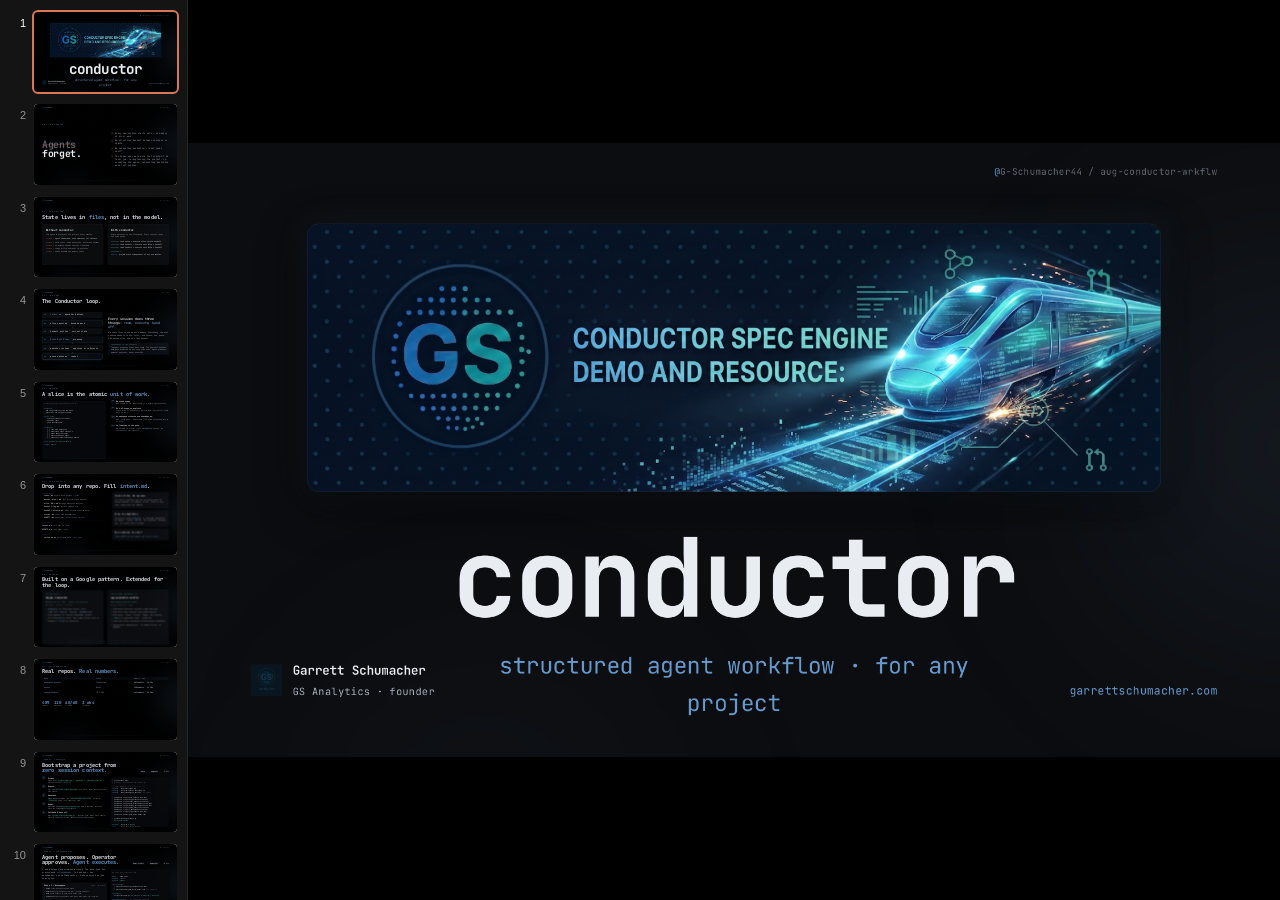
==== commit 7acd2975: "refactor(deck): deploy from source — 9MB bundle → 75KB source HTML Switch GitHub Pages from bundled " ====
--- a/docs/index.html
+++ b/docs/index.html
@@ -1,202 +1,1721 @@
-<!DOCTYPE html>
-<html>
+<!doctype html>
+<html lang="en">
 <head>
-  <meta charset="utf-8">
-  <title>Conductor — Structured Agent Workflow · GS Analytics</title>
-  <style>
-    * { margin: 0; padding: 0; box-sizing: border-box; }
-    body { background: #0c0d10; display: flex; align-items: center; justify-content: center; min-height: 100vh; font-family: -apple-system, BlinkMacSystemFont, sans-serif; }
-    #__bundler_loading { position: fixed; bottom: 20px; right: 20px; font: 13px/1.4 -apple-system, BlinkMacSystemFont, sans-serif; color: #666; background: #fff; padding: 8px 14px; border-radius: 8px; box-shadow: 0 1px 4px rgba(0,0,0,0.12); z-index: 10000; }
-    #__bundler_thumbnail { position: fixed; inset: 0; width: 100%; height: 100%; display: flex; align-items: center; justify-content: center; background: #0c0d10; z-index: 9999; }
-    #__bundler_thumbnail svg { width: 100%; height: 100%; object-fit: contain; }
-    #__bundler_placeholder { color: #999; font-size: 14px; }
-  </style>
-  <noscript>
-    <style>#__bundler_loading { display: none; }</style>
-    <div style="position:fixed;bottom:12px;left:12px;font:13px/1.4 -apple-system,BlinkMacSystemFont,sans-serif;color:#999;background:rgba(255,255,255,0.9);padding:6px 12px;border-radius:6px;box-shadow:0 1px 4px rgba(0,0,0,0.08);z-index:10000;">
-      This page requires JavaScript to display.
-    </div>
-  </noscript>
+<meta charset="utf-8">
+<meta name="viewport" content="width=device-width,initial-scale=1">
+<title>Conductor — Structured Agent Workflow · GS Analytics</title>
+<link rel="icon" href="assets/gs_logo.png">
+<link rel="stylesheet" href="colors_and_type.css">
+
+<style>
+  /* ============================================================
+     DECK SCALE — projection-appropriate sizing for 1920×1080
+     ============================================================ */
+  :root {
+    --type-display:  168px;  /* hero / closing wordmark */
+    --type-title:    72px;   /* section title */
+    --type-headline: 56px;   /* slide headline */
+    --type-subhead:  40px;   /* secondary / lede */
+    --type-body:     28px;   /* body copy */
+    --type-small:    24px;   /* card meta */
+    --type-eyebrow:  20px;   /* eyebrows / tags */
+    --type-mono-sm:  19px;   /* code blocks */
+
+    --pad-x:         110px;
+    --pad-top:       86px;
+    --pad-bottom:    72px;
+    --gap-title:     56px;
+    --gap-item:      32px;
+
+    /* brand pulled forward from colors_and_type.css */
+    --bg:            #0c0d10;
+    --card:          #14161a;
+    --surface:       #161a20;
+    --line:          #22262c;
+    --line-strong:   #2c3138;
+    --text:          #e9edf1;
+    --muted:         #a7b0bb;
+    --muted-dim:     rgba(167,176,187,0.55);
+    --brand:         #6699cc;
+    --brand-2:       #4a7fb3;
+    --brand-tint:    rgba(102,153,204,0.12);
+    --brand-dim:     rgba(102,153,204,0.08);
+    --bracket:       rgba(102,153,204,0.55);
+    --emerald:       #4ec9b0;
+    --emerald-line:  rgba(78,201,176,0.55);
+    --emerald-low:   rgba(78,201,176,0.35);
+    --warn:          #d99a4a;
+    --magenta:       #e0457b;
+    --purple:        #8e6bc5;
+  }
+
+  /* ============================================================
+     STAGE BASE
+     ============================================================ */
+  html, body { margin: 0; background: #000; color: var(--text); }
+  body { font-family: 'JetBrains Mono', ui-monospace, monospace; }
+
+  deck-stage { background: #000; }
+
+  deck-stage > section {
+    width: 1920px;
+    height: 1080px;
+    position: relative;
+    overflow: hidden;
+    background: var(--bg);
+    color: var(--text);
+    box-sizing: border-box;
+    font-family: 'JetBrains Mono', ui-monospace, monospace;
+  }
+
+  /* ambient glow blobs — used on most slides */
+  .glow { position: absolute; inset: 0; pointer-events: none; overflow: hidden; z-index: 0; }
+  .glow::before, .glow::after {
+    content: ''; position: absolute; border-radius: 50%; filter: blur(160px);
+  }
+  .glow::before {
+    width: 900px; height: 900px; left: 78%; top: 8%;
+    background: radial-gradient(ellipse, rgba(102,153,204,0.16), transparent 70%);
+  }
+  .glow::after {
+    width: 740px; height: 740px; left: 8%; top: 76%;
+    background: radial-gradient(ellipse, rgba(102,153,204,0.08), transparent 70%);
+  }
+  .glow.warm::after {
+    background: radial-gradient(ellipse, rgba(78,201,176,0.10), transparent 70%);
+  }
+
+  /* dotted grid — quiet brand motif (echoes monogram halo) */
+  .dotgrid {
+    position: absolute; inset: 0; pointer-events: none; z-index: 0; opacity: 0.4;
+    background-image: radial-gradient(rgba(102,153,204,0.12) 1.5px, transparent 1.5px);
+    background-size: 28px 28px;
+    mask-image: linear-gradient(180deg, rgba(0,0,0,0.55), rgba(0,0,0,0));
+    -webkit-mask-image: linear-gradient(180deg, rgba(0,0,0,0.55), rgba(0,0,0,0));
+  }
+
+  /* logo lockup — top-left of every slide */
+  .chrome-logo {
+    position: absolute; top: 32px; left: var(--pad-x);
+    display: flex; align-items: center; gap: 12px;
+    z-index: 5;
+    font-size: 18px; font-weight: 600; letter-spacing: 0.02em;
+    color: var(--muted);
+  }
+  .chrome-logo img { width: 30px; height: 30px; opacity: 0.95; }
+  .chrome-logo .mk { color: var(--brand); }
+
+  /* repo handle — top-right */
+  .chrome-handle {
+    position: absolute; top: 38px; right: var(--pad-x);
+    z-index: 5;
+    font-size: 16px; color: var(--muted-dim); letter-spacing: 0.02em;
+    white-space: nowrap;
+  }
+  .chrome-handle .at { color: var(--brand); }
+
+  /* footer rule */
+  .footrule {
+    position: absolute; left: var(--pad-x); right: var(--pad-x); bottom: 56px;
+    height: 1px;
+    background: linear-gradient(90deg, transparent, rgba(102,153,204,0.45), transparent);
+    z-index: 2;
+  }
+
+  /* content wrappers */
+  .body {
+    position: relative; z-index: 2;
+    padding: var(--pad-top) var(--pad-x) var(--pad-bottom);
+    height: 100%; box-sizing: border-box;
+    display: flex; flex-direction: column;
+  }
+
+  /* ============================================================
+     TYPOGRAPHY HELPERS
+     ============================================================ */
+  .eyebrow {
+    font-size: var(--type-eyebrow); font-weight: 600;
+    letter-spacing: 0.3em; text-transform: uppercase;
+    color: rgba(102,153,204,0.75);
+  }
+  .num-eyebrow {
+    font-size: var(--type-eyebrow); font-weight: 600;
+    letter-spacing: 0.3em;
+    color: rgba(102,153,204,0.8);
+  }
+  h1, h2, h3, p { margin: 0; }
+  .h-display {
+    font-size: var(--type-display); font-weight: 700;
+    letter-spacing: -0.025em; line-height: 0.98;
+  }
+  .h-title {
+    font-size: var(--type-title); font-weight: 700;
+    letter-spacing: -0.02em; line-height: 1.0;
+  }
+  .h-headline {
+    font-size: var(--type-headline); font-weight: 700;
+    letter-spacing: -0.015em; line-height: 1.05;
+  }
+  .h-subhead {
+    font-size: var(--type-subhead); font-weight: 500;
+    letter-spacing: -0.01em; line-height: 1.2;
+    color: var(--brand);
+  }
+  .lede {
+    font-size: var(--type-body); line-height: 1.55;
+    color: var(--muted); max-width: 1280px;
+  }
+  .meta {
+    font-size: var(--type-small); color: var(--muted); line-height: 1.55;
+  }
+  .brand-tx { color: var(--brand); }
+  .em-tx    { color: var(--emerald); }
+  .warn-tx  { color: var(--warn); }
+  .mute-tx  { color: var(--muted); }
+  .dim-tx   { color: var(--muted-dim); }
+
+  /* bracket label — signature brand component */
+  .bracket {
+    display: inline-flex; align-items: center;
+    font-size: var(--type-small);
+  }
+  .bracket .bk { color: var(--bracket); font-weight: 500; }
+  .bracket .lbl { padding: 0 14px; color: var(--text); }
+  .bracket.muted .bk { color: rgba(167,176,187,0.45); }
+  .bracket.muted .lbl { color: var(--muted); }
+  .bracket.brand .lbl { color: var(--brand); }
+
+  /* glass card */
+  .card {
+    border-radius: 24px;
+    border: 1px solid rgba(102,153,204,0.14);
+    background: rgba(20,22,26,0.62);
+    backdrop-filter: blur(20px);
+    -webkit-backdrop-filter: blur(20px);
+    padding: 44px 48px;
+    box-shadow: 0 12px 40px rgba(0,0,0,0.30);
+  }
+  .card .card-eyebrow {
+    font-size: var(--type-eyebrow); font-weight: 600;
+    letter-spacing: 0.3em; text-transform: uppercase;
+    color: rgba(102,153,204,0.78);
+    margin-bottom: 18px;
+  }
+  .card h3 {
+    font-size: 36px; font-weight: 700;
+    letter-spacing: -0.01em; line-height: 1.15;
+    margin-bottom: 22px;
+  }
+  .card ul { list-style: none; padding: 0; margin: 0; }
+  .card ul li {
+    font-size: var(--type-small);
+    color: var(--muted); line-height: 1.6;
+    padding: 6px 0 6px 28px;
+    position: relative;
+  }
+  .card ul li::before {
+    content: '→';
+    position: absolute; left: 0; top: 8px;
+    color: var(--brand); font-weight: 500;
+  }
+  .card.warm { border-color: rgba(78,201,176,0.22); }
+  .card.warm ul li::before { color: var(--emerald); }
+
+  /* code block — terminal aesthetic */
+  .code {
+    background: rgba(8,10,14,0.85);
+    border: 1px solid var(--line);
+    border-radius: 14px;
+    padding: 22px 26px;
+    font-family: 'JetBrains Mono', ui-monospace, monospace;
+    font-size: var(--type-mono-sm);
+    line-height: 1.5;
+    color: var(--text);
+    white-space: pre;
+    overflow: hidden;
+    box-sizing: border-box;
+  }
+  .code .cmt { color: var(--muted-dim); }
+  .code .key { color: var(--brand); }
+  .code .str { color: var(--emerald); }
+  .code .num { color: var(--warn); }
+  .code .prompt { color: var(--emerald-line); }
+  .code .ok  { color: var(--emerald); }
+  .code .warn { color: var(--warn); }
+  .code .err { color: var(--magenta); }
+  .code .hash { color: var(--purple); }
+
+  /* gradient divider */
+  .grad-rule {
+    height: 1px;
+    background: linear-gradient(90deg, transparent, var(--brand), transparent);
+    margin: 0;
+  }
+
+  /* ============================================================
+     SLIDE 01 — TITLE
+     ============================================================ */
+  .s-title { padding: 0; }
+  .s-title .body { padding: 0; }
+  .s-title .banner-frame {
+    position: absolute; left: 50%; top: 142px; transform: translateX(-50%);
+    width: 1500px; height: 470px;
+    border-radius: 22px; overflow: hidden;
+    border: 1px solid rgba(102,153,204,0.20);
+    box-shadow: 0 24px 80px rgba(0,0,0,0.55), 0 0 60px rgba(102,153,204,0.10);
+    z-index: 2;
+  }
+  .s-title .banner-frame img { width: 100%; height: 100%; object-fit: cover; display: block; }
+  .s-title .title-stack {
+    position: absolute; left: 50%; top: 670px; transform: translateX(-50%);
+    z-index: 3;
+    display: flex; flex-direction: column; align-items: center;
+    text-align: center;
+  }
+  .s-title .h-display { font-size: 192px; }
+  .s-title .tag { font-size: 40px; color: var(--brand); margin-top: 28px; letter-spacing: -0.01em; }
+  .s-title .speaker {
+    position: absolute; left: var(--pad-x); bottom: 100px;
+    display: flex; align-items: center; gap: 18px;
+    z-index: 3;
+  }
+  .s-title .speaker img { width: 56px; height: 56px; }
+  .s-title .speaker .sp-name { font-size: 22px; color: var(--text); font-weight: 600; }
+  .s-title .speaker .sp-sub  { font-size: 18px; color: var(--muted); margin-top: 4px; letter-spacing: 0.02em; }
+  .s-title .url {
+    position: absolute; right: var(--pad-x); bottom: 100px;
+    font-size: 20px; color: var(--brand); letter-spacing: 0.02em;
+    z-index: 3;
+  }
+
+  /* ============================================================
+     SLIDE 02 — THE PROBLEM
+     ============================================================ */
+  .s-problem .body { justify-content: center; }
+  .s-problem .grid {
+    display: grid; grid-template-columns: 1.05fr 1fr; gap: 100px; align-items: center;
+    margin-top: 40px;
+  }
+  .s-problem .lead {
+    font-size: 132px; font-weight: 700;
+    letter-spacing: -0.025em; line-height: 0.95;
+  }
+  .s-problem .lead .strike {
+    color: var(--muted-dim);
+    text-decoration: line-through;
+    text-decoration-color: rgba(217,102,102,0.55);
+    text-decoration-thickness: 6px;
+  }
+  .s-problem .pain {
+    display: flex; flex-direction: column; gap: 22px;
+  }
+  .s-problem .pain .row {
+    display: flex; align-items: flex-start; gap: 22px;
+    font-size: var(--type-body); color: var(--muted); line-height: 1.45;
+  }
+  .s-problem .pain .row .mk {
+    width: 38px; height: 38px; flex-shrink: 0;
+    border-radius: 10px;
+    background: rgba(217,102,102,0.10);
+    color: rgba(217,102,102,0.9);
+    display: flex; align-items: center; justify-content: center;
+    font-size: 24px; line-height: 1;
+    margin-top: 6px;
+  }
+
+  /* ============================================================
+     SLIDE 03 — STATE LIVES IN FILES
+     ============================================================ */
+  .s-state .body { justify-content: center; }
+  .s-state .grid {
+    display: grid; grid-template-columns: 1fr 1fr; gap: 60px; margin-top: 60px;
+  }
+  .s-state .panel {
+    border-radius: 22px;
+    border: 1px solid rgba(102,153,204,0.14);
+    background: rgba(20,22,26,0.55);
+    padding: 44px 48px;
+    min-height: 460px;
+    display: flex; flex-direction: column;
+  }
+  .s-state .panel.bad { border-color: rgba(217,102,102,0.22); }
+  .s-state .panel h3 { font-size: 36px; font-weight: 700; margin-bottom: 18px; letter-spacing: -0.01em; }
+  .s-state .panel .tagline { font-size: 22px; color: var(--muted); margin-bottom: 28px; line-height: 1.5; }
+  .s-state .stream {
+    display: flex; flex-direction: column; gap: 12px;
+    font-size: 22px; line-height: 1.45;
+  }
+  .s-state .stream .line { display: flex; gap: 14px; align-items: baseline; }
+  .s-state .stream .tag {
+    color: var(--muted-dim); font-size: 18px; min-width: 84px;
+    letter-spacing: 0.05em; text-transform: uppercase;
+  }
+  .s-state .stream .tag.f { color: var(--brand); }
+  .s-state .stream .tag.b { color: rgba(217,102,102,0.85); }
+  .s-state .stream .tx  { color: var(--text); }
+  .s-state .stream .tx.mute { color: var(--muted); }
+
+  /* ============================================================
+     SLIDE 04 — THE LOOP
+     ============================================================ */
+  .s-loop .body { padding-top: 70px; padding-bottom: 60px; }
+  .s-loop .top { display: flex; align-items: baseline; gap: 40px; }
+  .s-loop .stage {
+    flex: 1; margin-top: 40px;
+    display: grid; grid-template-columns: 1fr 1fr; gap: 80px; align-items: center;
+  }
+  .s-loop .flow {
+    display: flex; flex-direction: column; align-items: stretch; gap: 14px;
+  }
+  .s-loop .node {
+    border-radius: 14px;
+    border: 1px solid rgba(102,153,204,0.18);
+    background: rgba(20,22,26,0.6);
+    padding: 16px 26px;
+    display: flex; align-items: center; gap: 22px;
+    font-size: 26px; color: var(--text);
+  }
+  .s-loop .node.hi {
+    border-color: rgba(102,153,204,0.45);
+    box-shadow: 0 0 40px rgba(102,153,204,0.18);
+    background: rgba(102,153,204,0.08);
+  }
+  .s-loop .node .n {
+    font-size: 20px; color: var(--brand); letter-spacing: 0.15em;
+    min-width: 60px;
+  }
+  .s-loop .arrow { text-align: center; color: var(--brand); font-size: 22px; line-height: 0.5; opacity: 0.65; margin: -2px 0; }
+  .s-loop .arrow .a { display: inline-block; transform: scaleY(0.7); }
+  .s-loop .side {
+    display: flex; flex-direction: column; gap: 36px;
+  }
+  .s-loop .side .pull {
+    font-size: 44px; line-height: 1.2; font-weight: 600; letter-spacing: -0.01em;
+  }
+  .s-loop .side .pull .em { color: var(--brand); }
+  .s-loop .side .micro { font-size: 24px; color: var(--muted); line-height: 1.55; }
+  .s-loop .side .stamp {
+    margin-top: 8px;
+    padding: 18px 26px;
+    border-left: 2px solid var(--brand);
+    background: var(--brand-dim);
+    border-radius: 0 12px 12px 0;
+    font-size: 22px; color: var(--muted); line-height: 1.5;
+  }
+  .s-loop .side .stamp .lbl { color: var(--brand); display: block; margin-bottom: 4px; letter-spacing: 0.2em; font-size: 16px; font-weight: 600; text-transform: uppercase;}
+
+  /* ============================================================
+     SLIDE 05 — SLICE ANATOMY
+     ============================================================ */
+  .s-slice .body { padding-top: 76px; padding-bottom: 60px; }
+  .s-slice .grid {
+    display: grid; grid-template-columns: 1.1fr 1fr; gap: 60px; align-items: stretch;
+    margin-top: 38px; flex: 1; min-height: 0;
+  }
+  .s-slice .col .code {
+    height: 100%;
+  }
+  .s-slice .annotations { display: flex; flex-direction: column; gap: 24px; }
+  .s-slice .ann {
+    display: grid; grid-template-columns: 60px 1fr; gap: 18px; align-items: start;
+  }
+  .s-slice .ann .pin {
+    font-size: 16px; font-weight: 600;
+    color: var(--brand); letter-spacing: 0.18em;
+    background: var(--brand-tint); border-radius: 6px;
+    padding: 6px 0; text-align: center;
+  }
+  .s-slice .annotations { gap: 18px; }
+  .s-slice .ann h4 { font-size: 24px; font-weight: 600; color: var(--text); margin: 0 0 4px; letter-spacing: -0.005em;}
+  .s-slice .ann p  { font-size: 20px; color: var(--muted); line-height: 1.45; }
+
+  /* ============================================================
+     SLIDE 06 — SCAFFOLD
+     ============================================================ */
+  .s-scaff .body { padding-top: 80px; padding-bottom: 60px; }
+  .s-scaff .grid {
+    display: grid; grid-template-columns: 1.15fr 1fr; gap: 64px; align-items: stretch;
+    margin-top: 40px; flex: 1; min-height: 0;
+  }
+  .s-scaff .tree { line-height: 1.7; }
+  .s-scaff .tree .l { display: flex; gap: 22px; align-items: baseline; padding: 4px 0; }
+  .s-scaff .tree .l .path {
+    font-family: 'JetBrains Mono', ui-monospace, monospace;
+    font-size: var(--type-small); color: var(--text);
+    white-space: pre;
+  }
+  .s-scaff .tree .l .path .dim { color: var(--muted-dim); }
+  .s-scaff .tree .l .desc {
+    font-size: 20px; color: var(--muted); font-style: italic;
+  }
+  .s-scaff .tree .l .desc .em { color: var(--brand); font-style: normal; }
+  .s-scaff .tree .group {
+    margin: 14px 0 0;
+    font-size: 16px; color: rgba(102,153,204,0.7);
+    letter-spacing: 0.25em; text-transform: uppercase;
+    padding-top: 14px; border-top: 1px solid var(--line);
+  }
+  .s-scaff .tree .group:first-child { margin-top: 0; padding-top: 0; border-top: 0; }
+  .s-scaff .aside { display: flex; flex-direction: column; gap: 24px; }
+  .s-scaff .aside .card { padding: 32px 36px; }
+  .s-scaff .aside .card h4 { font-size: 28px; font-weight: 600; margin: 0 0 10px; }
+  .s-scaff .aside .card p  { font-size: 22px; color: var(--muted); line-height: 1.5; }
+
+  /* ============================================================
+     SLIDE 07 — ORIGINS
+     ============================================================ */
+  .s-origin .body { padding-top: 80px; padding-bottom: 60px; }
+  .s-origin .grid {
+    display: grid; grid-template-columns: 1fr 1fr; gap: 50px;
+    margin-top: 36px; flex: 1; align-items: stretch; min-height: 0;
+  }
+  .s-origin .card { display: flex; flex-direction: column; height: 100%; padding: 36px 40px; }
+  .s-origin .card h3 { font-size: 32px; margin-bottom: 14px; }
+  .s-origin .card .date { font-size: 20px; color: var(--brand); margin-bottom: 6px; letter-spacing: 0.05em; }
+  .s-origin .card .who  { font-size: 20px; color: var(--muted-dim); margin-bottom: 22px; }
+  .s-origin .card ul li { font-size: 22px; padding: 5px 0 5px 28px; line-height: 1.45; }
+  .s-origin .card.warm .date { color: var(--emerald); }
+  .s-origin .footer {
+    margin-top: 22px;
+    text-align: center;
+    font-size: 18px; color: var(--muted-dim); line-height: 1.55;
+  }
+  .s-origin .footer .em { color: var(--brand); }
+
+  /* ============================================================
+     SLIDE 08 — THREE DEMOS (overview)
+     ============================================================ */
+  .s-demos .body { padding-top: 76px; padding-bottom: 60px; }
+  .s-demos .row {
+    margin-top: 40px;
+    display: grid; grid-template-columns: repeat(3, 1fr); gap: 32px; flex: 1; min-height: 0;
+  }
+  .s-demos .demo-card {
+    border-radius: 22px;
+    border: 1px solid rgba(102,153,204,0.16);
+    background: rgba(20,22,26,0.6);
+    backdrop-filter: blur(20px);
+    padding: 36px 36px;
+    display: flex; flex-direction: column;
+    box-shadow: 0 12px 40px rgba(0,0,0,0.30);
+    min-height: 0;
+  }
+  .s-demos .demo-card .n {
+    font-size: 80px; font-weight: 700; line-height: 0.9;
+    color: var(--brand); letter-spacing: -0.04em;
+  }
+  .s-demos .demo-card .label {
+    font-size: 18px; color: rgba(102,153,204,0.72);
+    letter-spacing: 0.28em; text-transform: uppercase;
+    margin: 16px 0 14px;
+  }
+  .s-demos .demo-card .h { font-size: 32px; font-weight: 700; line-height: 1.15; letter-spacing: -0.01em; }
+  .s-demos .demo-card .desc {
+    margin-top: 16px;
+    font-size: 19px; color: var(--muted); line-height: 1.5;
+  }
+  .s-demos .demo-card .meta-row {
+    margin-top: auto;
+    padding-top: 20px;
+    border-top: 1px solid var(--line);
+    display: flex; flex-direction: column; gap: 6px;
+    font-size: 18px;
+  }
+  .s-demos .demo-card .meta-row .k { color: var(--muted-dim); letter-spacing: 0.05em; }
+  .s-demos .demo-card .meta-row .v { color: var(--text); }
+  .s-demos .demo-card .meta-row .v.brand { color: var(--brand); }
+  .s-demos .prompt-line {
+    margin-top: 24px;
+    font-size: 22px; color: var(--muted);
+    text-align: center;
+  }
+  .s-demos .prompt-line .em { color: var(--brand); }
+
+  /* ============================================================
+     SLIDE 09-11 — DEMO DEEP DIVES
+     ============================================================ */
+  .s-deep .body { padding-top: 76px; padding-bottom: 60px; }
+  .s-deep .toprow {
+    display: flex; justify-content: space-between; align-items: flex-end;
+    gap: 40px;
+  }
+  .s-deep .titleblock { max-width: 1100px; }
+  .s-deep .demo-tag {
+    display: inline-block;
+    border: 1px solid rgba(102,153,204,0.35);
+    color: var(--brand);
+    border-radius: 999px;
+    padding: 6px 18px;
+    font-size: 18px; letter-spacing: 0.2em; text-transform: uppercase;
+    margin-bottom: 22px;
+  }
+  .s-deep .meta-strip {
+    display: flex; gap: 26px;
+    font-size: 22px; color: var(--muted);
+    padding-bottom: 6px;
+  }
+  .s-deep .meta-strip .sep { color: var(--brand); opacity: 0.5; }
+  .s-deep .meta-strip code {
+    color: var(--text); background: var(--brand-dim);
+    padding: 4px 10px; border-radius: 6px; font-size: 20px;
+  }
+  .s-deep .stage {
+    margin-top: 36px;
+    display: grid; grid-template-columns: 1.05fr 0.95fr; gap: 50px; flex: 1;
+    min-height: 0;
+  }
+  .s-deep .stage .col { min-width: 0; min-height: 0; display: flex; flex-direction: column; }
+  .s-deep .stage .col .code { flex: 1; }
+  .s-deep .steps {
+    display: flex; flex-direction: column; gap: 12px;
+  }
+  .s-deep .step {
+    display: grid; grid-template-columns: 56px 1fr; gap: 18px;
+    align-items: start;
+  }
+  .s-deep .step .num {
+    width: 44px; height: 44px;
+    border-radius: 999px;
+    background: var(--brand-tint);
+    border: 1px solid rgba(102,153,204,0.35);
+    display: flex; align-items: center; justify-content: center;
+    color: var(--brand); font-weight: 700; font-size: 20px;
+  }
+  .s-deep .step .copy h4 {
+    font-size: 24px; font-weight: 600; letter-spacing: -0.005em;
+    margin: 6px 0 4px;
+  }
+  .s-deep .step .copy p {
+    font-size: 19px; color: var(--muted); line-height: 1.45;
+  }
+  .s-deep .step .copy code {
+    color: var(--emerald); background: rgba(78,201,176,0.08);
+    padding: 2px 8px; border-radius: 6px;
+    font-family: 'JetBrains Mono', monospace;
+    font-size: 18px;
+  }
+
+  /* demo-2 split (autonomous / collaborative phases) */
+  .s-deep .phases {
+    display: grid; grid-template-rows: 1fr 1fr; gap: 24px;
+    flex: 1;
+  }
+  .s-deep .phase {
+    border-radius: 18px;
+    border: 1px solid rgba(102,153,204,0.18);
+    background: rgba(20,22,26,0.58);
+    padding: 22px 28px;
+    display: flex; flex-direction: column; gap: 10px;
+  }
+  .s-deep .phase.collab { border-color: rgba(78,201,176,0.22); }
+  .s-deep .phase .ph-head { display: flex; justify-content: space-between; align-items: baseline; }
+  .s-deep .phase h4 { font-size: 24px; font-weight: 700; color: var(--text); margin: 0; }
+  .s-deep .phase .ph-meta { font-size: 15px; color: var(--brand); letter-spacing: 0.18em; text-transform: uppercase; }
+  .s-deep .phase.collab .ph-meta { color: var(--emerald); }
+  .s-deep .phase .steps-mini { display: flex; flex-direction: column; gap: 6px; }
+  .s-deep .phase .steps-mini .l {
+    font-size: 19px; color: var(--muted); line-height: 1.4;
+    padding-left: 22px; position: relative;
+  }
+  .s-deep .phase .steps-mini .l::before {
+    content: '→'; color: var(--brand); position: absolute; left: 0; top: 0;
+  }
+  .s-deep .phase.collab .steps-mini .l::before { color: var(--emerald); }
+  .s-deep .phase .steps-mini .l .em { color: var(--text); }
+
+  /* demo-3 cron */
+  .s-deep.cron .stage { grid-template-columns: 1.05fr 1fr; }
+  .s-deep.cron .cron-stamp {
+    display: flex; align-items: center; gap: 22px;
+    padding: 20px 26px;
+    background: rgba(8,10,14,0.7);
+    border: 1px solid rgba(102,153,204,0.25);
+    border-radius: 14px;
+  }
+  .s-deep.cron .cron-stamp .clock {
+    width: 64px; height: 64px; border-radius: 999px;
+    border: 2px solid var(--brand);
+    display: flex; align-items: center; justify-content: center;
+    color: var(--brand); font-size: 30px;
+    flex-shrink: 0;
+  }
+  .s-deep.cron .cron-stamp .cron-tx { font-size: 21px; color: var(--text); }
+  .s-deep.cron .cron-stamp .cron-tx code {
+    color: var(--brand); background: var(--brand-dim);
+    padding: 3px 8px; border-radius: 6px; font-size: 18px;
+  }
+  .s-deep.cron .cron-stamp .cron-tx .sub {
+    display: block; font-size: 16px; color: var(--muted); margin-top: 4px;
+  }
+  .s-deep.cron .status-pair {
+    display: flex; gap: 14px; margin-top: auto;
+  }
+  .s-deep.cron .status-pair .pill {
+    flex: 1; padding: 14px 20px; border-radius: 12px;
+    border: 1px solid var(--line);
+    background: rgba(20,22,26,0.55);
+  }
+  .s-deep.cron .status-pair .pill .k { font-size: 13px; letter-spacing: 0.25em; text-transform: uppercase; color: var(--muted-dim); }
+  .s-deep.cron .status-pair .pill .v { font-size: 22px; font-weight: 700; margin-top: 4px; }
+  .s-deep.cron .status-pair .pill.ok .v   { color: var(--emerald); }
+  .s-deep.cron .status-pair .pill.deg .v  { color: var(--warn); }
+
+  /* ============================================================
+     SLIDE 12 — VALIDATOR
+     ============================================================ */
+  .s-valid .body { padding-top: 76px; padding-bottom: 60px; }
+  .s-valid .grid {
+    margin-top: 36px;
+    display: grid; grid-template-columns: 1fr 1.1fr; gap: 50px; flex: 1; min-height: 0;
+  }
+  .s-valid .right { display: flex; flex-direction: column; min-height: 0; }
+  .s-valid .left {
+    display: flex; flex-direction: column; gap: 22px;
+  }
+  .s-valid .checklist h4 {
+    font-size: 20px; font-weight: 600;
+    letter-spacing: 0.2em; text-transform: uppercase;
+    color: var(--brand);
+    margin: 0 0 12px;
+  }
+  .s-valid .checklist ul { list-style: none; padding: 0; margin: 0; }
+  .s-valid .checklist ul li {
+    font-size: 20px; line-height: 1.45; color: var(--muted);
+    padding: 4px 0 4px 30px; position: relative;
+  }
+  .s-valid .checklist ul li::before {
+    content: '✓'; color: var(--emerald);
+    position: absolute; left: 0; top: 6px; font-weight: 700;
+  }
+  .s-valid .right .code { height: 100%; box-sizing: border-box; }
+  .s-valid .right .meta-strip {
+    margin-top: 20px;
+    font-size: 22px; color: var(--muted-dim);
+    text-align: center;
+    letter-spacing: 0.05em;
+  }
+  .s-valid .right .meta-strip .em { color: var(--brand); }
+
+  /* ============================================================
+     SLIDE 13 — ADAPT
+     ============================================================ */
+  .s-adapt .body { padding-top: 80px; padding-bottom: 60px; }
+  .s-adapt .grid {
+    margin-top: 44px;
+    display: grid; grid-template-columns: 1fr 1fr; gap: 60px; flex: 1; min-height: 0;
+  }
+  .s-adapt h4.col-head {
+    font-size: 24px; font-weight: 600;
+    letter-spacing: 0.25em; text-transform: uppercase;
+    color: var(--brand); margin: 0 0 28px;
+  }
+  .s-adapt .cli-table {
+    display: grid; grid-template-columns: 1fr 1.4fr;
+    border-top: 1px solid var(--line);
+  }
+  .s-adapt .cli-table .row {
+    display: contents;
+  }
+  .s-adapt .cli-table .cell {
+    padding: 22px 4px;
+    border-bottom: 1px solid var(--line);
+    font-size: 26px;
+  }
+  .s-adapt .cli-table .row.head .cell {
+    font-size: 18px; color: var(--muted-dim);
+    letter-spacing: 0.25em; text-transform: uppercase;
+    border-bottom-color: var(--line-strong);
+    padding-top: 0;
+  }
+  .s-adapt .cli-table .cell.cli {
+    font-weight: 600; color: var(--text);
+  }
+  .s-adapt .cli-table .cell.file code {
+    color: var(--brand); background: var(--brand-dim);
+    padding: 4px 12px; border-radius: 6px; font-size: 24px;
+  }
+  .s-adapt ol.steps {
+    list-style: none; padding: 0; margin: 0;
+    counter-reset: stepc;
+    display: flex; flex-direction: column; gap: 22px;
+  }
+  .s-adapt ol.steps li {
+    counter-increment: stepc;
+    position: relative;
+    padding-left: 78px;
+    font-size: 26px; line-height: 1.5;
+    color: var(--text);
+  }
+  .s-adapt ol.steps li::before {
+    content: counter(stepc, decimal-leading-zero);
+    position: absolute; left: 0; top: 0;
+    width: 52px; height: 52px;
+    border-radius: 999px;
+    border: 1px solid rgba(102,153,204,0.35);
+    background: var(--brand-tint);
+    color: var(--brand);
+    font-size: 22px; font-weight: 600;
+    display: flex; align-items: center; justify-content: center;
+  }
+  .s-adapt ol.steps li .mute { color: var(--muted); display: block; margin-top: 4px; font-size: 22px; }
+  .s-adapt ol.steps li code {
+    color: var(--brand); background: var(--brand-dim);
+    padding: 2px 10px; border-radius: 6px; font-size: 24px;
+  }
+
+  /* ============================================================
+     SLIDE 14 — CLOSING
+     ============================================================ */
+  .s-ship .body {
+    padding-top: 86px; padding-bottom: 72px;
+  }
+  .s-ship .h-display { font-size: 156px; margin-top: 12px; }
+  .s-ship .h-display .em { color: var(--brand); }
+  .s-ship .lede {
+    font-size: 30px; margin-top: 28px;
+    color: var(--muted); max-width: 1200px;
+  }
+  .s-ship .demo-grid {
+    margin-top: 56px;
+    display: grid; grid-template-columns: repeat(3, 1fr); gap: 24px;
+  }
+  .s-ship .demo-row {
+    border-radius: 16px;
+    border: 1px solid rgba(102,153,204,0.18);
+    background: rgba(20,22,26,0.6);
+    padding: 24px 28px;
+    display: flex; flex-direction: column; gap: 10px;
+  }
+  .s-ship .demo-row .tag {
+    font-size: 14px; letter-spacing: 0.28em;
+    text-transform: uppercase; color: rgba(102,153,204,0.78);
+  }
+  .s-ship .demo-row .branch {
+    font-family: 'JetBrains Mono', monospace;
+    font-size: 20px; color: var(--text); font-weight: 600;
+  }
+  .s-ship .demo-row .branch .b { color: var(--brand); }
+  .s-ship .demo-row .prompt-cmd {
+    margin-top: 4px;
+    font-family: 'JetBrains Mono', monospace;
+    font-size: 16px; color: var(--emerald);
+    line-height: 1.45;
+  }
+  .s-ship .demo-row .prompt-cmd .p { color: var(--emerald-line); margin-right: 8px; }
+
+  .s-ship .repo-bar {
+    margin-top: 56px;
+    padding: 28px 36px;
+    border-radius: 16px;
+    border: 1px solid rgba(102,153,204,0.35);
+    background: var(--brand-tint);
+    display: flex; align-items: center; justify-content: space-between;
+    gap: 32px;
+    box-shadow: 0 0 40px rgba(102,153,204,0.18);
+  }
+  .s-ship .repo-bar .kicker {
+    font-size: 16px; letter-spacing: 0.28em; text-transform: uppercase;
+    color: rgba(102,153,204,0.85);
+  }
+  .s-ship .repo-bar .url {
+    font-family: 'JetBrains Mono', monospace;
+    font-size: 28px; color: var(--text); font-weight: 600;
+    letter-spacing: -0.01em; margin-top: 4px;
+    white-space: nowrap;
+  }
+  .s-ship .repo-bar .url .b { color: var(--brand); }
+  .s-ship .repo-bar .lic {
+    font-size: 16px; color: var(--muted);
+    letter-spacing: 0.2em; text-transform: uppercase;
+    text-align: right;
+  }
+  .s-ship .repo-bar .lic .em { color: var(--brand); display: block; font-size: 14px; margin-bottom: 4px; }
+
+  .s-ship .qa-row {
+    margin-top: 38px;
+    display: flex; align-items: center; justify-content: space-between; gap: 32px;
+  }
+  .s-ship .qa-row .qa {
+    font-size: 38px; font-weight: 600;
+    letter-spacing: -0.01em; color: var(--text);
+  }
+  .s-ship .qa-row .qa .em { color: var(--brand); }
+  .s-ship .qa-row .contacts {
+    display: flex; gap: 40px;
+    font-size: 18px; color: var(--muted);
+  }
+  .s-ship .qa-row .contacts .em { color: var(--brand); margin-right: 10px; }
+
+  /* ============================================================
+     SECTION HEADER style — bigger title + minimal chrome
+     (not used as a separate slide, but available)
+     ============================================================ */
+
+
+  /* =====================================================
+     08 — IN PRODUCTION
+     ===================================================== */
+  .s-proof .body { padding-top: 80px; padding-bottom: 60px; }
+
+  .s-proof .repo-table {
+    margin-top: 32px;
+    display: grid;
+    grid-template-columns: 1.4fr 1fr 1fr;
+    border: 1px solid rgba(102,153,204,0.15);
+    border-radius: 10px;
+    overflow: hidden;
+  }
+  .s-proof .repo-row { display: contents; }
+  .s-proof .repo-row > div {
+    padding: 14px 28px;
+    font-size: 22px;
+    border-bottom: 1px solid rgba(102,153,204,0.08);
+  }
+  .s-proof .repo-row.head > div {
+    font-size: 17px;
+    text-transform: uppercase;
+    letter-spacing: 0.08em;
+    color: var(--muted);
+    background: rgba(102,153,204,0.05);
+    padding: 10px 28px;
+  }
+  .s-proof .repo-name { color: var(--brand); font-weight: 600; }
+  .s-proof .repo-stack { color: var(--muted); }
+  .s-proof .repo-stats { color: var(--text); }
+
+  .s-proof .stat-bar {
+    margin-top: 40px;
+    display: flex;
+    gap: 56px;
+    padding-top: 32px;
+    border-top: 1px solid rgba(102,153,204,0.15);
+  }
+  .s-proof .stat-bar .stat .n {
+    font-size: 56px;
+    font-weight: 700;
+    color: var(--brand);
+    letter-spacing: -0.02em;
+    line-height: 1;
+  }
+  .s-proof .stat-bar .stat .lbl {
+    font-size: 15px;
+    text-transform: uppercase;
+    letter-spacing: 0.08em;
+    color: var(--muted);
+    margin-top: 8px;
+  }
+
+</style>
 </head>
 <body>
-  <div id="__bundler_thumbnail">
+
+<deck-stage width="1920" height="1080">
+
+  <!-- =====================================================
+       01 — TITLE
+       ===================================================== -->
+  <section class="s-title" data-label="01 Title">
+    <div class="glow"></div>
+    <div class="dotgrid"></div>
+
+    <div class="chrome-handle"><span class="at">@</span>G-Schumacher44 / aug-conductor-wrkflw</div>
+
+    <div class="banner-frame">
+      <img src="assets/gs-cond-demo-bnr.png" alt="Conductor demo banner — GS Analytics">
+    </div>
+
+    <div class="title-stack">
+      <h1 class="h-display">conductor</h1>
+      <p class="tag">structured agent workflow · for any project</p>
+    </div>
+
+    <div class="speaker">
+      <img src="assets/gs_logo.png" alt="GS Analytics monogram">
+      <div>
+        <div class="sp-name">Garrett Schumacher</div>
+        <div class="sp-sub">GS Analytics · founder</div>
+      </div>
+    </div>
+    <div class="url">garrettschumacher.com</div>
+  </section>
+
+  <!-- =====================================================
+       02 — THE PROBLEM
+       ===================================================== -->
+  <section class="s-problem" data-label="02 The problem">
+    <div class="glow"></div>
+    <div class="dotgrid"></div>
+
+    <div class="chrome-logo">
+      <img src="assets/gs_logo.png" alt=""><span class="mk">conductor</span>
+    </div>
+    <div class="chrome-handle">01 / problem</div>
+
+    <div class="body">
+      <span class="num-eyebrow">01 — THE PROBLEM</span>
+      <div class="grid" style="margin-top: 80px;">
+        <div>
+          <h2 class="lead"><span class="strike">Agents</span><br>forget.</h2>
+        </div>
+        <div class="pain">
+          <div class="row"><span class="mk">×</span><span>Every new session starts cold — no memory of prior work.</span></div>
+          <div class="row"><span class="mk">×</span><span>No structured handoff between sessions or agents.</span></div>
+          <div class="row"><span class="mk">×</span><span>No scheduling mechanism — "what comes next?"</span></div>
+          <div class="row"><span class="mk">×</span><span>The human does meta-work that shouldn't be their job: re-explaining the project, re-orienting the agent, reconciling decisions made last session.</span></div>
+        </div>
+      </div>
+    </div>
+    <div class="footrule"></div>
+  </section>
+
+  <!-- =====================================================
+       03 — STATE LIVES IN FILES
+       ===================================================== -->
+  <section class="s-state" data-label="03 State lives in files">
+    <div class="glow"></div>
+    <div class="dotgrid"></div>
+
+    <div class="chrome-logo">
+      <img src="assets/gs_logo.png" alt=""><span class="mk">conductor</span>
+    </div>
+    <div class="chrome-handle">02 / pattern</div>
+
+    <div class="body">
+      <span class="num-eyebrow">02 — THE PATTERN</span>
+      <h2 class="h-title" style="margin-top: 18px;">State lives in <span class="brand-tx">files</span>, not in the model.</h2>
+
+      <div class="grid">
+        <div class="panel bad">
+          <h3>Without conductor</h3>
+          <div class="tagline">The agent re-discovers the project every session.</div>
+          <div class="stream">
+            <div class="line"><span class="tag b">SESSION 1</span><span class="tx">agent reads code, asks operator for context</span></div>
+            <div class="line"><span class="tag b">SESSION 2</span><span class="tx mute">cold start — same questions, different answers</span></div>
+            <div class="line"><span class="tag b">SESSION 3</span><span class="tx mute">no memory of what session 1 decided</span></div>
+            <div class="line"><span class="tag b">SESSION 4</span><span class="tx mute">scope drifts; operator re-explains</span></div>
+            <div class="line"><span class="tag b">SESSION 5</span><span class="tx mute">human becomes the memory layer</span></div>
+          </div>
+        </div>
+        <div class="panel">
+          <h3>With conductor</h3>
+          <div class="tagline">State persists in the filesystem. Every session reads the same spine.</div>
+          <div class="stream">
+            <div class="line"><span class="tag f">SESSION 1</span><span class="tx">read spine → execute slice → write handoff</span></div>
+            <div class="line"><span class="tag f">SESSION 2</span><span class="tx">read handoff → execute next slice → handoff</span></div>
+            <div class="line"><span class="tag f">SESSION 3</span><span class="tx">read handoff → execute next slice → handoff</span></div>
+            <div class="line"><span class="tag f">SESSION N</span><span class="tx">…</span></div>
+            <div class="line"><span class="tag f">RESULT</span><span class="tx">project state independent of any one session</span></div>
+          </div>
+        </div>
+      </div>
+    </div>
+    <div class="footrule"></div>
+  </section>
+
+  <!-- =====================================================
+       04 — THE LOOP
+       ===================================================== -->
+  <section class="s-loop" data-label="04 The Conductor loop">
+    <div class="glow"></div>
+    <div class="dotgrid"></div>
+
+    <div class="chrome-logo">
+      <img src="assets/gs_logo.png" alt=""><span class="mk">conductor</span>
+    </div>
+    <div class="chrome-handle">03 / loop</div>
+
+    <div class="body">
+      <div class="top">
+        <span class="num-eyebrow">03 — THE LOOP</span>
+      </div>
+      <h2 class="h-title" style="margin-top: 18px;">The Conductor loop.</h2>
+
+      <div class="stage">
+        <div class="flow">
+          <div class="node"><span class="n">01</span><span><span class="brand-tx">intent.md</span> · operator defines</span></div>
+          <div class="arrow"><span class="a">▼</span></div>
+          <div class="node hi"><span class="n">02</span><span>slice executed · bounded work</span></div>
+          <div class="arrow"><span class="a">▼</span></div>
+          <div class="node"><span class="n">03</span><span>handoff written · current state</span></div>
+          <div class="arrow"><span class="a">▼</span></div>
+          <div class="node hi"><span class="n">04</span><span><span class="brand-tx">Exact Next Steps</span> · proposed</span></div>
+          <div class="arrow"><span class="a">▼</span></div>
+          <div class="node"><span class="n">05</span><span>operator reviews · approves or redirects</span></div>
+          <div class="arrow"><span class="a">▼</span></div>
+          <div class="node hi"><span class="n">06</span><span>queue advances · repeat</span></div>
+        </div>
+
+        <div class="side">
+          <p class="pull">Every session does three things: <span class="em">read, execute, hand off.</span></p>
+          <p class="micro">No state lives in the agent's memory. Everything the next session needs is in the files — the intent, the queue, the active slice, and the last handoff.</p>
+          <div class="stamp">
+            <span class="lbl">The handoff is the schedule</span>
+            The agent proposes Exact Next Steps. The operator decides what gets promoted to the next slice spec. Agent proposes, operator approves, agent executes.
+          </div>
+        </div>
+      </div>
+    </div>
+    <div class="footrule"></div>
+  </section>
+
+  <!-- =====================================================
+       05 — ANATOMY OF A SLICE
+       ===================================================== -->
+  <section class="s-slice" data-label="05 Anatomy of a slice">
+    <div class="glow"></div>
+    <div class="dotgrid"></div>
+
+    <div class="chrome-logo">
+      <img src="assets/gs_logo.png" alt=""><span class="mk">conductor</span>
+    </div>
+    <div class="chrome-handle">04 / slice</div>
+
+    <div class="body">
+      <span class="num-eyebrow">04 — ANATOMY</span>
+      <h2 class="h-title" style="margin-top: 18px;">A slice is the atomic <span class="brand-tx">unit of work.</span></h2>
+
+      <div class="grid">
+        <div class="col">
+          <pre class="code"><span class="cmt"># conductor/slice-04-promotions-view.md</span>
+
+<span class="key">objective:</span>
+  Add fct_promotions view and a 9th
+  explore to the gold_marts model.
+
+<span class="key">out_of_scope:</span>
+  - field enrichment (slice-05)
+  - backfill logic
+  - join configuration
+
+<span class="key">acceptance:</span>
+  - [ ] view file generated
+  - [ ] dimensions match schema 1:1
+  - [ ] count measure present
+  - [ ] explore added to model
+  - [ ] python3 scripts/validate.py passes
+
+<span class="key">gate:</span> <span class="str">python3 scripts/validate.py</span>
+<span class="key">status:</span> <span class="ok">active</span></pre>
+        </div>
+
+        <div class="col annotations">
+          <div class="ann">
+            <div class="pin">01</div>
+            <div>
+              <h4>Bounded scope.</h4>
+              <p>One commit or PR. Completable in a single agent session.</p>
+            </div>
+          </div>
+          <div class="ann">
+            <div class="pin">02</div>
+            <div>
+              <h4>Out-of-scope is explicit.</h4>
+              <p>Scope drift is the default failure mode. Every slice names what it isn't.</p>
+            </div>
+          </div>
+          <div class="ann">
+            <div class="pin">03</div>
+            <div>
+              <h4>Acceptance criteria are checkboxes.</h4>
+              <p>Not "looks good" — measurable. The agent ticks them off as it goes.</p>
+            </div>
+          </div>
+          <div class="ann">
+            <div class="pin">04</div>
+            <div>
+              <h4>Validation is the gate.</h4>
+              <p>No handoff is written until <code style="font-size:20px;background:var(--brand-dim);padding:2px 8px;border-radius:6px;color:var(--brand);">validate.py</code> passes. The validator is non-optional.</p>
+            </div>
+          </div>
+        </div>
+      </div>
+    </div>
+    <div class="footrule"></div>
+  </section>
+
+  <!-- =====================================================
+       06 — THE SCAFFOLD
+       ===================================================== -->
+  <section class="s-scaff" data-label="06 The scaffold">
+    <div class="glow"></div>
+    <div class="dotgrid"></div>
+
+    <div class="chrome-logo">
+      <img src="assets/gs_logo.png" alt=""><span class="mk">conductor</span>
+    </div>
+    <div class="chrome-handle">05 / scaffold</div>
+
+    <div class="body">
+      <span class="num-eyebrow">05 — THE SCAFFOLD</span>
+      <h2 class="h-title" style="margin-top: 18px;">Drop into any repo. Fill <span class="brand-tx">intent.md</span>.</h2>
+
+      <div class="grid">
+        <div class="tree">
+          <div class="group">conductor/</div>
+          <div class="l"><span class="path">  index.md</span><span class="desc">active slice pointer <span class="em">+ queue</span></span></div>
+          <div class="l"><span class="path">  master-plan-*.md</span><span class="desc">full project scope &amp; phases</span></div>
+          <div class="l"><span class="path">  slice-NN-*.md</span><span class="desc">bounded execution artifact</span></div>
+          <div class="l"><span class="path">  handoff-log.md</span><span class="desc">current handoff <span class="em">only</span></span></div>
+          <div class="l"><span class="path">  handoff-archive.md</span><span class="desc">older entries archived here</span></div>
+          <div class="l"><span class="path">  tracks.md</span><span class="desc">cross-repo dependencies</span></div>
+          <div class="l"><span class="path">  AGENTS.md</span><span class="desc">behavioral rules <span class="em">(rename per CLI)</span></span></div>
+
+          <div class="group">repo root/</div>
+          <div class="l"><span class="path">intent.md</span><span class="desc">fill this in <span class="em">first</span></span></div>
+          <div class="l"><span class="path">AGENTS.md</span><span class="desc">root agent rules</span></div>
+
+          <div class="group">scripts/</div>
+          <div class="l"><span class="path">  validate.py</span><span class="desc">governance gate · <span class="em">zero deps</span></span></div>
+        </div>
+
+        <div class="aside">
+          <div class="card">
+            <h4>Twelve files. No service.</h4>
+            <p>The entire workflow runs from the filesystem. No hosted backend, no database, no API. Lives in your repo, ships with your commits.</p>
+          </div>
+          <div class="card">
+            <h4>Drop-in adaptation.</h4>
+            <p>Everything below <code style="font-family:'JetBrains Mono';font-size:20px;background:var(--brand-dim);padding:2px 8px;border-radius:6px;color:var(--brand);">conductor/</code> is identical regardless of domain — LookML, REST API, dbt pipeline, frontend app. The format doesn't change.</p>
+          </div>
+          <div class="card">
+            <h4>One sentence to start.</h4>
+            <p><span class="brand-tx">"Read AGENTS.md and execute the active slice."</span></p>
+          </div>
+        </div>
+      </div>
+    </div>
+    <div class="footrule"></div>
+  </section>
+
+  <!-- =====================================================
+       07 — ORIGINS
+       ===================================================== -->
+  <section class="s-origin" data-label="07 Origins">
+    <div class="glow"></div>
+    <div class="dotgrid"></div>
+
+    <div class="chrome-logo">
+      <img src="assets/gs_logo.png" alt=""><span class="mk">conductor</span>
+    </div>
+    <div class="chrome-handle">06 / origins</div>
+
+    <div class="body">
+      <span class="num-eyebrow">06 — ORIGINS</span>
+      <h2 class="h-title" style="margin-top: 18px;">Built on a Google pattern. Extended for the loop.</h2>
+
+      <div class="grid">
+        <div class="card">
+          <div class="card-eyebrow">Foundation</div>
+          <h3>Google Conductor</h3>
+          <div class="date">Released Dec 17, 2025 · Gemini CLI extension</div>
+          <div class="who">Ballinger · Kornder · Aitbayev</div>
+          <ul>
+            <li><code style="font-size:22px;background:var(--brand-dim);padding:2px 8px;border-radius:6px;color:var(--brand);font-family:'JetBrains Mono';">conductor/</code> as filesystem context store</li>
+            <li>Tracks with <code style="font-size:22px;background:var(--brand-dim);padding:2px 8px;border-radius:6px;color:var(--brand);font-family:'JetBrains Mono';">spec.md</code>, <code style="font-size:22px;background:var(--brand-dim);padding:2px 8px;border-radius:6px;color:var(--brand);font-family:'JetBrains Mono';">plan.md</code>, <code style="font-size:22px;background:var(--brand-dim);padding:2px 8px;border-radius:6px;color:var(--brand);font-family:'JetBrains Mono';">metadata.json</code></li>
+            <li>Slash commands for session-independent context</li>
+            <li>The "filesystem-as-state" idea traces further back to Anthropic's <span class="brand-tx">CLAUDE.md</span> convention</li>
+          </ul>
+        </div>
+        <div class="card warm">
+          <div class="card-eyebrow" style="color: rgba(78,201,176,0.85);">This repo extends it</div>
+          <h3>aug-conductor-wrkflw</h3>
+          <div class="date" style="color: var(--emerald);">Slice-based execution model</div>
+          <div class="who">Garrett Schumacher · 2026</div>
+          <ul>
+            <li>Slice-based execution replaces single spec+plan</li>
+            <li>Exact Next Steps replaces open-ended proposals</li>
+            <li>Multi-agent — Codex / Claude / Gemini, one scaffold</li>
+            <li><span class="em-tx">validate.py</span> governance gate · stdlib only</li>
+            <li>Cross-repo tracks coordinate without merging codebases</li>
+            <li>Zero external dependencies — no hosted service, no database</li>
+          </ul>
+        </div>
+      </div>
+
+      <div class="footer">
+        Sources: <span class="em">Google Developers Blog · Conductor</span> &nbsp;·&nbsp; <span class="em">MarkTechPost · Google Releases Conductor</span>
+      </div>
+    </div>
+    <div class="footrule"></div>
+  </section>
+
+  <!-- =====================================================
+       08 — IN PRODUCTION
+       ===================================================== -->
+  <section class="s-proof" data-label="08 In production">
+    <div class="glow"></div>
+    <div class="dotgrid"></div>
+
+    <div class="chrome-logo">
+      <img src="assets/gs_logo.png" alt=""><span class="mk">conductor</span>
+    </div>
+    <div class="chrome-handle">07 / proof</div>
+
+    <div class="body">
+      <span class="num-eyebrow">07 — IN PRODUCTION</span>
+      <h2 class="h-title" style="margin-top: 18px;">Real repos. <span class="brand-tx">Real numbers.</span></h2>
+
+      <div class="repo-table">
+        <div class="repo-row head">
+          <div class="repo-name">Repo</div>
+          <div class="repo-stack">Stack</div>
+          <div class="repo-stats">Commits · PRs</div>
+        </div>
+        <div class="repo-row">
+          <div class="repo-name">workspace-partner</div>
+          <div class="repo-stack">TypeScript</div>
+          <div class="repo-stats">202 commits · 50 PRs</div>
+        </div>
+        <div class="repo-row">
+          <div class="repo-name">hecate</div>
+          <div class="repo-stack">Swift</div>
+          <div class="repo-stats">138 commits · 24 PRs</div>
+        </div>
+        <div class="repo-row">
+          <div class="repo-name">tuning-factory</div>
+          <div class="repo-stack">TS + SQL</div>
+          <div class="repo-stats">149 commits · 36 PRs</div>
+        </div>
+      </div>
+
+      <div class="stat-bar">
+        <div class="stat"><div class="n">489</div><div class="lbl">commits</div></div>
+        <div class="stat"><div class="n">110</div><div class="lbl">merged PRs</div></div>
+        <div class="stat"><div class="n">60/60</div><div class="lbl">CI green</div></div>
+        <div class="stat"><div class="n">3 wks</div><div class="lbl">1 operator</div></div>
+      </div>
+    </div>
+    <div class="footrule"></div>
+  </section>
+
+  <!-- =====================================================
+       09 — DEMO 1
+       ===================================================== -->
+  <section class="s-deep" data-label="09 Demo 1 — Greenfield">
+    <div class="glow"></div>
+    <div class="dotgrid"></div>
+
+    <div class="chrome-logo">
+      <img src="assets/gs_logo.png" alt=""><span class="mk">conductor</span>
+    </div>
+    <div class="chrome-handle">08 / demo 01</div>
+
+    <div class="body">
+      <div class="toprow">
+        <div class="titleblock">
+          <span class="demo-tag">Demo 01 · Greenfield</span>
+          <h2 class="h-title">Bootstrap a project from <span class="brand-tx">zero session context.</span></h2>
+        </div>
+        <div class="meta-strip">
+          <span><code>main</code></span>
+          <span class="sep">·</span>
+          <span><code>DEMO.md</code></span>
+          <span class="sep">·</span>
+          <span>~5 min</span>
+        </div>
+      </div>
+
+      <div class="stage">
+        <div class="steps">
+          <div class="step"><div class="num">1</div><div class="copy"><h4>Orient.</h4><p>Agent reads <code>project/AGENTS.md</code> → <code>intent.md</code> → <code>conductor/index.md</code> → active slice spec. That's it.</p></div></div>
+          <div class="step"><div class="num">2</div><div class="copy"><h4>Branch.</h4><p>Cuts <code>feat/slice-01-lookml-bootstrap</code> from <code>main</code>. Every commit lands on this branch.</p></div></div>
+          <div class="step"><div class="num">3</div><div class="copy"><h4>Generate.</h4><p>Reads 8 table schemas from <code>demo/schema/gold_marts.md</code>. Writes 8 <code>.view.lkml</code> files — one commit per view.</p></div></div>
+          <div class="step"><div class="num">4</div><div class="copy"><h4>Model.</h4><p>Generates <code>models/gold_marts.model.lkml</code> with 8 explores. No joins — facts are independently aggregated.</p></div></div>
+          <div class="step"><div class="num">5</div><div class="copy"><h4>Validate &amp; hand off.</h4><p>Runs <code>python3 scripts/validate.py</code> — required gate. Marks slice stable, advances the queue, writes handoff with Exact Next Steps.</p></div></div>
+        </div>
+
+        <div class="col">
+          <pre class="code"><span class="prompt">$</span> git checkout main
+<span class="prompt">$</span> <span class="cmt"># Prompt: "Read DEMO.md and execute it."</span>
+
+<span class="cmt">── agent session ──────────────────────</span>
+<span class="key">reading</span>   conductor/index.md
+<span class="key">reading</span>   slice-01-initial-bootstrap.md
+<span class="key">reading</span>   demo/schema/gold_marts.md  <span class="cmt"># 8 tables</span>
+
+<span class="ok">✓</span> generated  fct_finance_revenue.view.lkml
+<span class="ok">✓</span> generated  fct_sales_operations.view.lkml
+<span class="ok">✓</span> generated  fct_customer_segments.view.lkml
+<span class="ok">✓</span> generated  fct_product_profitability.view.lkml
+<span class="ok">✓</span> generated  fct_marketing_attribution.view.lkml
+<span class="ok">✓</span> generated  fct_shipping_analysis.view.lkml
+<span class="ok">✓</span> generated  fct_cart_abandonment.view.lkml
+<span class="ok">✓</span> generated  fct_daily_dashboard.view.lkml
+<span class="ok">✓</span> generated  models/gold_marts.model.lkml
+
+<span class="prompt">$</span> python3 scripts/validate.py
+<span class="ok">  All checks passed.</span>
+
+<span class="key">handoff</span>   slice-01 → <span class="ok">stable</span>
+<span class="key">next</span>      Exact Next Steps written</pre>
+        </div>
+      </div>
+    </div>
+    <div class="footrule"></div>
+  </section>
+
+  <!-- =====================================================
+       10 — DEMO 2 — PAIR PROGRAMMING
+       ===================================================== -->
+  <section class="s-deep" data-label="10 Demo 2 — Pair programming">
+    <div class="glow"></div>
+    <div class="dotgrid"></div>
+
+    <div class="chrome-logo">
+      <img src="assets/gs_logo.png" alt=""><span class="mk">conductor</span>
+    </div>
+    <div class="chrome-handle">09 / demo 02</div>
+
+    <div class="body">
+      <div class="toprow">
+        <div class="titleblock">
+          <span class="demo-tag">Demo 02 · Pair programming</span>
+          <h2 class="h-title">Agent proposes. Operator approves. <span class="brand-tx">Agent executes.</span></h2>
+        </div>
+        <div class="meta-strip">
+          <span><code>demo-2-start</code></span>
+          <span class="sep">·</span>
+          <span><code>DEMO2.md</code></span>
+          <span class="sep">·</span>
+          <span>~8 min</span>
+        </div>
+      </div>
+
+      <div class="stage">
+        <div class="col">
+          <p class="lede" style="font-size: 26px; margin-bottom: 36px;">A new business requirement arrives. The data team has provisioned <code style="color:var(--brand);background:var(--brand-dim);padding:4px 10px;border-radius:6px;font-size:22px;">fct_promotions</code>. Two phases — one autonomous, one collaborative — both governed by the same spine.</p>
+          <div class="phases">
+            <div class="phase">
+              <div class="ph-head">
+                <h4>Phase 1 — Autonomous</h4>
+                <span class="ph-meta">~3 min · no human</span>
+              </div>
+              <div class="steps-mini">
+                <div class="l"><span class="em">Reads</span> slice-04 spec from the spine</div>
+                <div class="l"><span class="em">Generates</span> fct_promotions.view.lkml — schema-faithful</div>
+                <div class="l"><span class="em">Adds</span> ninth explore to gold_marts.model.lkml</div>
+                <div class="l"><span class="em">Validates</span> and writes handoff with Exact Next Steps for slice-05</div>
+              </div>
+            </div>
+            <div class="phase collab">
+              <div class="ph-head">
+                <h4>Phase 2 — Collaborative</h4>
+                <span class="ph-meta">~5 min · operator in IDE</span>
+              </div>
+              <div class="steps-mini">
+                <div class="l"><span class="em">Reads</span> Exact Next Steps from Phase 1 handoff</div>
+                <div class="l"><span class="em">Drafts</span> slice-05 spec (view enrichment scope)</div>
+                <div class="l"><span class="em">Commits draft, stops.</span> Operator reviews diff live</div>
+                <div class="l"><span class="em">On approval</span> — agent picks up and executes</div>
+              </div>
+            </div>
+          </div>
+        </div>
+
+        <div class="col">
+          <pre class="code"><span class="cmt">## Slice 04 — Promotions View</span>
+
+<span class="key">Date:</span>    2026-05-24
+<span class="key">Commit:</span>  <span class="hash">a3f9c21</span>
+<span class="key">Status:</span>  <span class="ok">stable</span>
+
+<span class="key">Files Changed</span>
+  + project/views/fct_promotions.view.lkml
+  ~ project/models/gold_marts.model.lkml  <span class="cmt"># 9 explores</span>
+
+<span class="key">Validation</span>
+  scripts/validate.py: <span class="ok">12 passed | 0 warnings | 0 failed</span>
+
+<span class="key">Exact Next Steps</span>     <span class="cmt"># ← scheduling mechanism</span>
+  1. Enrich fct_promotions — typed measures
+     (sum for revenue_attributed, cost;
+      average for roas, discount_value)
+  2. Add dimension_group for start_date, end_date
+  3. Add value_format_name for financial measures
+  4. Add group_label for field picker organization
+  5. Consider hidden: yes on promotion_id
+
+<span class="key">Blockers</span>
+  None</pre>
+        </div>
+      </div>
+    </div>
+    <div class="footrule"></div>
+  </section>
+
+  <!-- =====================================================
+       11 — DEMO 3 — AUTOMATED MAINTENANCE
+       ===================================================== -->
+  <section class="s-deep cron" data-label="11 Demo 3 — Automated maintenance">
+    <div class="glow warm"></div>
+    <div class="dotgrid"></div>
+
+    <div class="chrome-logo">
+      <img src="assets/gs_logo.png" alt=""><span class="mk">conductor</span>
+    </div>
+    <div class="chrome-handle">10 / demo 03</div>
+
+    <div class="body">
+      <div class="toprow">
+        <div class="titleblock">
+          <span class="demo-tag">Demo 03 · Automated maintenance</span>
+          <h2 class="h-title">A nightly cron job orients <span class="brand-tx">from the spine alone.</span></h2>
+        </div>
+        <div class="meta-strip">
+          <span><code>demo-3-start</code></span>
+          <span class="sep">·</span>
+          <span><code>DEMO3.md</code></span>
+          <span class="sep">·</span>
+          <span>~2 min</span>
+        </div>
+      </div>
+
+      <div class="stage">
+        <div class="col">
+          <div class="cron-stamp">
+            <div class="clock">◷</div>
+            <div class="cron-tx">
+              Codex app scheduled task<span class="sub">cron · <code>0 6 * * 1</code> · Monday 06:00 · no human present</span>
+            </div>
+          </div>
+
+          <div class="steps" style="margin-top: 30px;">
+            <div class="step"><div class="num">1</div><div class="copy"><h4>Cold orient.</h4><p>Zero session context. Agent reads <code>intent.md</code>, <code>conductor/index.md</code>, latest handoff, and the maintenance slice.</p></div></div>
+            <div class="step"><div class="num">2</div><div class="copy"><h4>Read-only investigation.</h4><p>Runs <code>validate.py</code>. Checks the queue. Reads blockers from the last handoff. Does not auto-fix.</p></div></div>
+            <div class="step"><div class="num">3</div><div class="copy"><h4>Write the status entry.</h4><p>Records pass/warn/fail counts, queue state, and open blockers. Commits with <code>chore(maintenance):</code>. Exits.</p></div></div>
+          </div>
+
+          <div class="status-pair">
+            <div class="pill ok">
+              <div class="k">status</div>
+              <div class="v">● clean</div>
+            </div>
+            <div class="pill deg">
+              <div class="k">status</div>
+              <div class="v">● degraded</div>
+            </div>
+          </div>
+        </div>
+
+        <div class="col">
+          <pre class="code"><span class="cmt">## Maintenance Check — 2026-05-25</span>
+
+<span class="key">Date:</span>    2026-05-25
+<span class="key">Commit:</span>  <span class="hash">8b2e44a</span>
+<span class="key">Type:</span>    automated-maintenance
+
+<span class="key">Status</span>
+  <span class="ok">● clean</span>
+
+<span class="key">Validation</span>
+  scripts/validate.py:
+  <span class="ok">12 passed | 0 warnings | 0 failed</span>
+
+<span class="key">Queue State</span>
+  Slices: 5 total — 5 <span class="ok">STABLE</span>, 0 ACTIVE, 0 QUEUED
+
+<span class="key">Open Blockers</span>
+  None
+
+<span class="key">Next Run</span>
+  Cron-driven — operator sets schedule.
+  No action required.</pre>
+        </div>
+      </div>
+    </div>
+    <div class="footrule"></div>
+  </section>
+
+  <!-- =====================================================
+       12 — VALIDATOR
+       ===================================================== -->
+  <section class="s-valid" data-label="12 The validator">
+    <div class="glow"></div>
+    <div class="dotgrid"></div>
+
+    <div class="chrome-logo">
+      <img src="assets/gs_logo.png" alt=""><span class="mk">conductor</span>
+    </div>
+    <div class="chrome-handle">11 / validator</div>
+
+    <div class="body">
+      <span class="num-eyebrow">08 — THE VALIDATOR</span>
+      <h2 class="h-title" style="margin-top: 18px;">Format and commits verified before every handoff. Diff review closes the loop.</h2>
+
+      <div class="grid">
+        <div class="left">
+          <p class="lede" style="font-size: 26px;">Every handoff passes through <code style="color:var(--brand);background:var(--brand-dim);padding:4px 10px;border-radius:6px;font-size:24px;font-family:'JetBrains Mono';">scripts/validate.py</code>. Stdlib only · zero deps · CI-safe.</p>
+
+          <div class="checklist">
+            <h4>Core checks · domain-agnostic</h4>
+            <ul>
+              <li>Spine structure present (<code style="color:var(--brand);background:var(--brand-dim);padding:2px 8px;border-radius:6px;font-size:22px;font-family:'JetBrains Mono';">index.md</code>, <code style="color:var(--brand);background:var(--brand-dim);padding:2px 8px;border-radius:6px;font-size:22px;font-family:'JetBrains Mono';">handoff-log.md</code>)</li>
+              <li>Handoff has <code style="color:var(--brand);background:var(--brand-dim);padding:2px 8px;border-radius:6px;font-size:22px;font-family:'JetBrains Mono';">Commit:</code> and <code style="color:var(--brand);background:var(--brand-dim);padding:2px 8px;border-radius:6px;font-size:22px;font-family:'JetBrains Mono';">Exact Next Steps</code> sections</li>
+              <li>Commit hash in handoff exists in git (<code style="color:var(--brand);background:var(--brand-dim);padding:2px 8px;border-radius:6px;font-size:22px;font-family:'JetBrains Mono';">git cat-file -e</code>)</li>
+              <li>All acceptance criteria checked — unchecked items block handoff</li>
+              <li>CI workflow stub is present</li>
+              <li>Git branch state is sane (no uncommitted spine edits)</li>
+            </ul>
+          </div>
+
+          <div class="checklist">
+            <h4>Domain extension · <span style="color:var(--muted);text-transform:none;letter-spacing:0;font-size:22px;">demo/scripts/validate_lookml.py</span></h4>
+            <ul>
+              <li>manifest.lkml + project_name present</li>
+              <li>View blocks, dimensions, and at least one measure</li>
+              <li>Model file has connection + explore blocks</li>
+            </ul>
+          </div>
+        </div>
+
+        <div class="right">
+          <pre class="code"><span class="prompt">$</span> python3 scripts/validate.py
+
+  <span class="cmt">── conductor spine ──────────────────</span>
+  <span class="ok">✓</span>  conductor/index.md present
+  <span class="ok">✓</span>  conductor/handoff-log.md present
+  <span class="ok">✓</span>  handoff has Commit:
+  <span class="ok">✓</span>  handoff has Exact Next Steps
+  <span class="ok">✓</span>  active slice: none — all slices stable
+  <span class="ok">✓</span>  CI workflow stub
+  <span class="ok">✓</span>  Git branch: feat/slice-04-promotions
+
+  <span class="cmt">── lookml extension ─────────────────</span>
+  <span class="ok">✓</span>  manifest.lkml + project_name
+  <span class="ok">✓</span>  9 view files · all baseline-valid
+  <span class="ok">✓</span>  gold_marts.model.lkml · 9 explores
+
+  <span class="ok">─────────────────────────────────────
+  All checks passed.</span>
+
+  <span class="cmt">12 passed | 0 warnings | 0 failed</span></pre>
+          <div class="meta-strip">stdlib only · <span class="em">zero deps</span> · CI-safe · extensible · <span class="em">non-optional</span></div>
+        </div>
+      </div>
+    </div>
+    <div class="footrule"></div>
+  </section>
+
+  <!-- =====================================================
+       14 — CLOSING
+       ===================================================== -->
+  <section class="s-ship" data-label="14 Run a demo">
+    <div class="glow"></div>
+    <div class="dotgrid"></div>
+
+    <div class="chrome-logo">
+      <img src="assets/gs_logo.png" alt=""><span class="mk">conductor</span>
+    </div>
+    <div class="chrome-handle">close / run it</div>
+
+    <div class="body">
+      <span class="num-eyebrow">CLOSE — TAKE IT HOME</span>
+      <h2 class="h-display">Run<span class="em"> a demo.</span></h2>
+      <p class="lede">Clone the repo, check out a branch, paste one sentence into your agent. Fifteen minutes to see the loop end to end — on your machine, with your CLI of choice.</p>
+
+      <div class="demo-grid">
+        <div class="demo-row">
+          <span class="tag">Demo 01 · Greenfield</span>
+          <span class="branch">git checkout <span class="b">main</span></span>
+          <div class="prompt-cmd"><span class="p">&gt;</span>Read DEMO.md and execute it.</div>
+        </div>
+        <div class="demo-row">
+          <span class="tag">Demo 02 · Pair programming</span>
+          <span class="branch">git checkout <span class="b">demo-2-start</span></span>
+          <div class="prompt-cmd"><span class="p">&gt;</span>Read DEMO2.md and execute it.</div>
+        </div>
+        <div class="demo-row">
+          <span class="tag">Demo 03 · Automated maintenance</span>
+          <span class="branch">git checkout <span class="b">demo-3-start</span></span>
+          <div class="prompt-cmd"><span class="p">&gt;</span>Read DEMO3.md and execute it.</div>
+        </div>
+      </div>
+
+      <div class="repo-bar">
+        <div>
+          <div class="kicker">The repo</div>
+          <div class="url">github.com/<span class="b">G-Schumacher44</span>/aug-conductor-wrkflw</div>
+        </div>
+        <div class="lic">
+          <span class="em">License</span>
+          MIT · zero deps
+        </div>
+      </div>
+
+      <div class="qa-row">
+        <div class="qa">Questions<span class="em">?</span></div>
+        <div class="contacts">
+          <div><span class="em">↗</span>garrettschumacher.com</div>
+          <div><span class="em">✉</span>me@garrettschumacher.com</div>
+          <div><span class="em">/in/</span>garrett-schumacher</div>
+        </div>
+      </div>
+    </div>
+  </section>
+
+</deck-stage>
+
+<script src="deck-stage.js"></script>
+
+<template id="__bundler_thumbnail" data-bg-color="#0c0d10">
   <svg viewBox="0 0 1200 800" xmlns="http://www.w3.org/2000/svg">
-    <rect x="0" y="0" width="1200" height="800" fill="#0c0d10"></rect>
+    <rect x="0" y="0" width="1200" height="800" fill="#0c0d10"/>
     <!-- dotted halo monogram echo -->
     <g fill="#6699cc" opacity="0.55">
-      <circle cx="600" cy="400" r="3"></circle>
-      <circle cx="600" cy="220" r="3"></circle>
-      <circle cx="600" cy="580" r="3"></circle>
-      <circle cx="420" cy="400" r="3"></circle>
-      <circle cx="780" cy="400" r="3"></circle>
-      <circle cx="470" cy="270" r="3"></circle>
-      <circle cx="730" cy="270" r="3"></circle>
-      <circle cx="470" cy="530" r="3"></circle>
-      <circle cx="730" cy="530" r="3"></circle>
-      <circle cx="540" cy="240" r="3"></circle>
-      <circle cx="660" cy="240" r="3"></circle>
-      <circle cx="540" cy="560" r="3"></circle>
-      <circle cx="660" cy="560" r="3"></circle>
-      <circle cx="380" cy="320" r="3"></circle>
-      <circle cx="820" cy="320" r="3"></circle>
-      <circle cx="380" cy="480" r="3"></circle>
-      <circle cx="820" cy="480" r="3"></circle>
+      <circle cx="600" cy="400" r="3"/>
+      <circle cx="600" cy="220" r="3"/>
+      <circle cx="600" cy="580" r="3"/>
+      <circle cx="420" cy="400" r="3"/>
+      <circle cx="780" cy="400" r="3"/>
+      <circle cx="470" cy="270" r="3"/>
+      <circle cx="730" cy="270" r="3"/>
+      <circle cx="470" cy="530" r="3"/>
+      <circle cx="730" cy="530" r="3"/>
+      <circle cx="540" cy="240" r="3"/>
+      <circle cx="660" cy="240" r="3"/>
+      <circle cx="540" cy="560" r="3"/>
+      <circle cx="660" cy="560" r="3"/>
+      <circle cx="380" cy="320" r="3"/>
+      <circle cx="820" cy="320" r="3"/>
+      <circle cx="380" cy="480" r="3"/>
+      <circle cx="820" cy="480" r="3"/>
     </g>
-    <circle cx="600" cy="400" r="220" fill="none" stroke="#6699cc" stroke-width="2" opacity="0.45"></circle>
+    <circle cx="600" cy="400" r="220" fill="none" stroke="#6699cc" stroke-width="2" opacity="0.45"/>
     <text x="600" y="430" text-anchor="middle" font-family="'JetBrains Mono', monospace" font-size="120" font-weight="700" fill="#6699cc" letter-spacing="-4">GS</text>
     <text x="600" y="690" text-anchor="middle" font-family="'JetBrains Mono', monospace" font-size="44" font-weight="700" fill="#e9edf1" letter-spacing="-1">conductor</text>
     <text x="600" y="735" text-anchor="middle" font-family="'JetBrains Mono', monospace" font-size="20" fill="#a7b0bb" letter-spacing="2">structured agent workflow</text>
   </svg>
-</div>
-  <div id="__bundler_loading">Unpacking...</div>
-
-  <script>
-    
-document.addEventListener('DOMContentLoaded', async function() {
-  const loading = document.getElementById('__bundler_loading');
-  function setStatus(msg) { if (loading) loading.textContent = msg; }
-
-  // Error sink persists across replaceWith since it's on window, not the DOM.
-  window.addEventListener('error', function(e) {
-    var p = document.body || document.documentElement;
-    var d = document.getElementById('__bundler_err') || p.appendChild(document.createElement('div'));
-    d.id = '__bundler_err';
-    d.style.cssText = 'position:fixed;bottom:12px;left:12px;right:12px;font:12px/1.4 ui-monospace,monospace;background:#2a1215;color:#ff8a80;padding:10px 14px;border-radius:8px;border:1px solid #5c2b2e;z-index:99999;white-space:pre-wrap;max-height:40vh;overflow:auto';
-    d.textContent = (d.textContent ? d.textContent + String.fromCharCode(10) : '') +
-      '[bundle] ' + (e.message || e.type) +
-      (e.filename ? ' (' + e.filename.slice(0, 60) + ':' + e.lineno + ')' : '');
-  }, true);
-
-  try {
-    const manifestEl = document.querySelector('script[type="__bundler/manifest"]');
-    const templateEl = document.querySelector('script[type="__bundler/template"]');
-    if (!manifestEl || !templateEl) {
-      setStatus('Error: missing bundle data');
-      console.error('[bundler] Missing script tags — manifestEl:', !!manifestEl, 'templateEl:', !!templateEl);
-      return;
-    }
-
-    const manifest = JSON.parse(manifestEl.textContent);
-    let template = JSON.parse(templateEl.textContent);
-
-    const uuids = Object.keys(manifest);
-    setStatus('Unpacking ' + uuids.length + ' assets...');
-
-    const blobUrls = {};
-    await Promise.all(uuids.map(async (uuid) => {
-      const entry = manifest[uuid];
-      try {
-        const binaryStr = atob(entry.data);
-        const bytes = new Uint8Array(binaryStr.length);
-        for (let i = 0; i < binaryStr.length; i++) bytes[i] = binaryStr.charCodeAt(i);
-
-        let finalBytes = bytes;
-        if (entry.compressed) {
-          if (typeof DecompressionStream !== 'undefined') {
-            const ds = new DecompressionStream('gzip');
-            const writer = ds.writable.getWriter();
-            const reader = ds.readable.getReader();
-            writer.write(bytes);
-            writer.close();
-            const chunks = [];
-            let totalLen = 0;
-            while (true) {
-              const { done, value } = await reader.read();
-              if (done) break;
-              chunks.push(value);
-              totalLen += value.length;
-            }
-            finalBytes = new Uint8Array(totalLen);
-            let offset = 0;
-            for (const chunk of chunks) { finalBytes.set(chunk, offset); offset += chunk.length; }
-          } else {
-            console.warn('DecompressionStream not available, asset ' + uuid + ' may not render');
-          }
-        }
-
-        blobUrls[uuid] = URL.createObjectURL(new Blob([finalBytes], { type: entry.mime }));
-      } catch (err) {
-        console.error('Failed to decode asset ' + uuid + ':', err);
-        blobUrls[uuid] = URL.createObjectURL(new Blob([], { type: entry.mime }));
-      }
-    }));
-
-    const extResEl = document.querySelector('script[type="__bundler/ext_resources"]');
-    const extResources = extResEl ? JSON.parse(extResEl.textContent) : [];
-    const resourceMap = {};
-    for (const entry of extResources) {
-      if (blobUrls[entry.uuid]) resourceMap[entry.id] = blobUrls[entry.uuid];
-    }
-
-    setStatus('Rendering...');
-    for (const uuid of uuids) template = template.split(uuid).join(blobUrls[uuid]);
-
-    // Strip integrity + crossorigin — blob URLs from a file:// document inherit
-    // a null origin, so crossorigin forces a CORS fetch that SRI then rejects.
-    // The manifest bytes are ours; SRI protects against CDN compromise, not this.
-    template = template.replace(/\s+integrity="[^"]*"/gi, '').replace(/\s+crossorigin="[^"]*"/gi, '');
-
-    const resourceScript = '<script>window.__resources = ' +
-      JSON.stringify(resourceMap).split('</' + 'script>').join('<\\/' + 'script>') +
-      ';</' + 'script>';
-    // Inject after <head> so the DOCTYPE stays first; prepending the script
-    // would push the parser into quirks mode. DOMParser always emits a <head>
-    // (synthesizing one if the source HTML omitted it) but may carry
-    // attributes through, so match the full opening tag. slice() rather than
-    // replace() keeps us clear of $-pattern substitution in resourceScript.
-    const headOpen = template.match(/<head[^>]*>/i);
-    if (headOpen) {
-      const i = headOpen.index + headOpen[0].length;
-      template = template.slice(0, i) + resourceScript + template.slice(i);
-    }
-
-    // Parse the template and swap the root element. Scripts inserted via
-    // DOMParser/replaceWith are inert per spec — re-create each with
-    // createElement so they execute, awaiting onload for src scripts to
-    // preserve ordering (React before ReactDOM before Babel before text/babel).
-    const doc = new DOMParser().parseFromString(template, 'text/html');
-    document.documentElement.replaceWith(doc.documentElement);
-    const dead = Array.from(document.scripts);
-    for (const old of dead) {
-      const s = document.createElement('script');
-      for (const a of old.attributes) s.setAttribute(a.name, a.value);
-      s.textContent = old.textContent;
-      // text/babel scripts with a src: fetch and inline. transformScriptTags
-      // does XHR against the src, but blob:null/ from a file:// origin is
-      // silently dropped. Inlining makes it a plain inline babel script,
-      // which transformScriptTags handles unconditionally.
-      if ((s.type === 'text/babel' || s.type === 'text/jsx') && s.src) {
-        const r = await fetch(s.src);
-        s.textContent = await r.text();
-        s.removeAttribute('src');
-      }
-      const p = s.src ? new Promise(function(r) { s.onload = s.onerror = r; }) : null;
-      old.replaceWith(s);
-      if (p) await p;
-    }
-    // Babel standalone auto-transforms type=text/babel on DOMContentLoaded,
-    // which fired before we swapped the document. Trigger manually if present.
-    if (window.Babel && typeof window.Babel.transformScriptTags === 'function') {
-      window.Babel.transformScriptTags();
-    }
-  } catch (err) {
-    setStatus('Error unpacking: ' + err.message);
-    console.error('Bundle unpack error:', err);
-  }
-});
-
-  </script>
-
-  <script type="__bundler/manifest">
-{"1d6e1e3a-5172-4121-a43f-b062d9c1aad8":{"mime":"image/png","compressed":false,"data":"iVBORw0KGgoAAAANSUhEUgAAAIAAAACACAYAAADDPmHLAABDD0lEQVR4nJ29Wa9lS3Ie9kWuYQ9n73NO1am56t66I69FNtlNNWmOzVazdUWyW90kRRGyzaYNCiBlQ7Rs+UXwP/Cr3/xg81G2AQOC/WLADzYMA5YoCBYIW6DV3XeuW/OpOuMe1pDhh8zIjMy1dt0rL9SpvfdaOcSUEZGRmbFoduMNxuBigMl9AgAIkJ/685WXb4MAMAP0igos/xFAqm9dR/cZykOVyQoo0BOgpS6Rg0suaYcFjhE8Oe8zw3MXrF9IK2Tw5g+ym8wRvkAz+f5Fdf1/HgcTbjJHBDWBoZgY7mVlpb6umwgLqWdjWHuEAuNGZFLuaTi0jGrwdlE8wUGVC317wpB8z+sqWMZAHOClYAxwjtA58CnrQ56FOlldQkqDHE/OCBT6oVCmdDc5BXAXMvnznFmjdSl9piVV+gZGMFH1yGOaMHhMWHLGREQHV6KVKIMPmdDyUNiSvoTYCp8BLZQ0aa0lTGLy97WmSlTeSB85bEp7jdJIwel/mlC5KIGq1s+SgiACVZNU/[base64]/6S/AY6YcTNT0cya5+Xkm3ySO0yov3SnAT1RLby7Vmrm25T24lGi2BSQaYbyxoOQbNbtznRAX+/[base64]/kx53ZEayftJQyOzcb2fWVSuObT3rzNMXgIDudEMyjhCe1qOnB4ZIZ2RVQyAYVypoIkqoaKyjkygVmZ9BdldAoTzETKDaisUrkRYZAfZaUQ0LZZ96EdHU67M0VsY0csguT5LjNVVt6ZYsVchY8pXBvQbaQCSkWd0ob0SCJQUQFkRoQxw2MsduEFyTmmfoAxp7wCXB/eKXTyabQJGKoBMiPqTNQYA2RMfB46jAgQjdRP2nFABFU1UpTIZOUFcVbPjXo4ooBJzRoYI7ZQPRcBDFopDKNxPCDwaNUufYm5IFVGwSF0J/Z00M+GfdCYHRgNZqmudBVDUUYFtNn1+6k+yW3JziuzZbskczCq5JE2BQK0mCOl4gMyFJmREFmrRmlI45P9zp2JL1L/ukwCP0YugU2bqFcITsABI2ZxBw0H5lnua8B2OAwJ6q4fk6hG8hLJeSNjQ1NJuy6fOC8iZhrInMl6VHBEMGGCJgrHshqZfPQlxMhw4ayghiuxpRz7DQ6VHkK6PhT9suE3Zs85v6/x1GXHNLD6mmnEWF6ZzMTEUoJDGQDSjQf1N9KrHpnyexBJlHsyAkkRJ8eG0jYGkUYogmTM1/zNnb9ckyUjJGk0Jbo4WULdhP4JZ1LC5/[base64]/[base64]/2qAa+g1wJUo6/QbAEYWTYNgCjGhzIJpLFcopZ9h5wRZFQQcmQTrALyzBbk58VVPUU1maOop6CigjFmpG0/BiyDbQ/bNeibLbpmjb7dwHYdmDkbQdoH0Dj4+xpOERC9sqnplfNWNxt8qIyZAf6MVoFUIqAUyyUOoiujjLowLJeAXI1zIHR8rBgchAM7Lk0IdS/xFyh5NPydXQyALUBAUc9Q7x2gni9BRQnuO3TNBu3mArZtYPsObHs32jUKxsCYAqasYMoJynqKyeIQZArYvkW7vkBzeYauWY/jmAt7JFgqGPpRoKPQL5GaUdKl2jkfNIp8nAlGAkOE3ccB8ka1dI6pA6iyUOUVYskoz9tTDCdKViGHXq3c1MNDfrrRbooSk8UhJssrMEWFdnPpmLW5dAwX254vzwZ6azzZf3Uj3pQ1yukc9Xwf1WQOthabi5fYXpzA9i3iWkPaxhCP+GhUxQ5MJhTThnhH+uYml5OPYR/[base64]/aPQCM1fEjNOuL4N0rgGO/AwJKV7lWoyFfxuBXNpaZUU5m2Du6DVNWuHz+EM3q3E0hs6aTxpOuFa2RMZnUc2VaU42f84xG6u+gA1iZgNCRUmHSgMCW0CO3bTkjB9TUhV/xbKy4k9rZwQ1MD69jc/IU69PnYHC60JPAkgvjKztAYnogeHwJOD1sk8UV7F29je3qDJfHD78cDAltM59JzxSkzOhAU/AmA1eboAwXJSBfvCMoALcDmKCOdB8jkp5innUwViRKLhFhceN1FGWN86efomvWICpGRmsm/V/q4pT4X1Yj5a1Yi6KqsLzxOkAFzh9/DNs16b6/HG0dGs63lgdYRgZaqI8M1kyQk/7y++6LCXeK0m0i1FAkK2wE1FNvqxRwFMtRNfF7CBSQEXJQUbo16wCASHmULKqnSsKdh39w5x2AGacPfwwL+HVvTtoWmKisQFW9U6CJKG6mVKiF7wConPgo27hNpqICCoHBlSFjYLsOpw8/RLe5xMHdd1BO5kDYP0ixT+/cOps93g2VtaeVLqD9GgNUU0Sh94KsTAXVU+c4RuRTZIsCMajOFmy7yNBkIcNffYdx5koTnfPWI7UC0QC4+bfVXq6MVgVU37nyzCjKCQ7uvINmfY7zp584L8T2kDl/2j95GGw6Y2AGKWEIs5KBTbQRd9v7iOCIFiD4DZ1dvKFVLREujz/H5vQZ9u+8hWq6QLJh1PfHfasG0XD0s49XpEyLAgRmNfvy/xGQBIb6DoBNBC/tZMwHyKdAoaKYAFH5YyrSl9kV8hxrc2Brhfk19m+/jc35C6xePvaOFQ3hzPvP7xMB9QzYXMb6kznQt0DXuuKmcNptfbkDr7F+RrpUapxtj+n+EfaO7uDs8UdoN5eZvzLiYOZtJ+370Z2cCUAG7w56067ycZ6WNpo4Fzm8O3yFRDOI2hphhoyyWBiDwwqmxPL2W9heeOabIjJP6uVgsGpPbnQN+vd+Fc3v/ufgw1tOM0xmaL//p+h/5fcA24O6Dv3Xv4329/8heP8o02C70YwwkPqLhcgU2J4dY/XiEfZvvoGymqaaILSRMzwf7VDkVMxP6KjrKpMawvIazvTyR8O0RI84LLnES7nEPilAWd3Y5VwGu8XIw8uLm/fRri9w+cKP/FBO4UB5WyMXGdDlMczzT0DtxkUC+w707FPQi0cAEZgIdPoM5snHoHaTEpUHX5T2EXgUwqQLMWAKrE+fY336HMtbbzhB5pyWFGmZT+UGtFTVWLeR34RqU0Di0ft+NXCEgLI83LYR2VxjF7UbMcFWIUVQNnzaNiWMIOiXbrlr3GPbY+/aPRSTKc4+/yBG6foGSA5jRECoqLxd77yWkLCy8XgzYAySwxx968qa0i/wGBcJ9JqGAFfe218qK6DvlU3WF7t2jPF4UMoMj/Ly9luAtTh/8hFCQEaFeqmsvf/SpXgKOYsCREWk1YjZQVk5s5b4NxzIReXE4dDHyK1JpEouTefkZv43KJQ6LUlUSvsRysQIsNaiXhyi3jvAxZNPlUDl4Vn9ncFyjIt8W+UEqOdB0rmswNNlqrn2DoFqBsAvF5cVsDgAwFFjzhdpP9P5YPdx/CqaTtS2UDw6XxfPP0dRTzA9uO6YEJw2hw8HoUl0vqKzNuSKBloDjTwO/QBITjz5y4gtIW1TGI7wIm2CZHI5GxsWcnSYU9qSuLN2+JJlyt5JNDOoLLF3dBeXzx+g79oAi3s+csyKLbieo/kbfx/d17/nwrBgtN/8Q7Tv/z23BtC36H72u2h+60+B2RKwHXi+j/Z3/hP0v/AdoHc+QPfVX0b7t/8UOLgGtA349uto/71/AH7vq6C2AU9maP/WH6P/pd8A+dFDmjHcg7tWcYBSBjCDmw0unn6K+eENlPVUmU9StOxjHc1gIgd7J5rU0zm37V0D5AOSVbmkD3eZpBAjcxwQmRmQEpst99RfqICU4fmly3q1vXd0xy+5nvrt5rqsakMRlmwPOn8GWp8EsM3JI9DJIyc0RM4HOHnk1D4I1DUwTz+BOXka0To/A718CrQucEPbDej4Cejy3JnCvgO9eApz9jKBJfmWwykkEBwMod1cYnP+EnvX7iKagFfU120ktM7pqCHK2gr840QjyXe1GshRAHZe0Z6MAjvm+X/RxRblZA/Lm/dx+vmPwLbzivhLVUaY58teQ5FwMQu9jwlQAQaBYIPWYjkkIf6B4KUcMjaFa1/UthwQUdjucEFHwHVRzcPX3sPl8UM0l6fAWCj7S+MOxa8h7XfDFsuaqIqM2ujI8dMD7kqXSoXn9oRBpkRykEObBS+BpAgo1/zqLaxPn8H2bXoaKfkEiBnE1v35R+RtbxwoTrpZE0itWjIAJgMeceZYtcOGvMD4ZxJoguyg0wEmckLkBYco2xMoPROBbY/VyyeYX7mF4QqgwlU2pu68jKKVgyE2I/xS02dWvFSaKeYHEK8/gSMjklE7WccGu2xklKld6FzwV7uCATBbVLMFTFlhe3bskU53ywZbyz3s4iq2v/kfo7//VafSqwnav/530f3Mr/sIokX787+N9td+4PrpW/Tv/gKa3/j74Nk+yHZAPUP7m38C+7Vvu9+2R/9Xv4HuN/6OC4f3Hezrb6P7/T8B37gDdC14MkP3N38A+9VfAvUdyPbof/Hb6P7G74MLA+pb2Hd+Et3f/kPw4RXnbBV+hpEzyBhsL14CAOr5vis7YKLTaEQ7dh77CCKJU7prGlyUsc3cKWQGyEiGEO2wIfWYY6/ZZoQUGAB+U0Usnid5YNvH8CXcCJoeXMf27BjW9k4Asj5YfylrYP86eLpwarwoYQ9uwmwu3NglAu9fd5E/cb4me+DFIdiUgbDYW4Kne8Ff5YOr4IOjILxclO55WUKmq1heAc/2AuF4vgDvH/hRbMHzOfjwyK1D2B5oNmo8p6OFLWN9+gyzg2toLk8wVOfkp3ucDjIdC+Ee3KqdVEk3TkuHzTyBp4qf3rFMVwNzo6Ftor7yRaJkWqcByqVPFWCGqWrs33oLZw9/BCu2Wk8hx1bC6ikggsYMTKZA14Fk65eoxa6Jzk45AbVbF/RhBld1XHMAB81FTRO0Fle1qyOCVFWg3q1DEAjsz0BQ23qTA6CuQVvfT0bKHA8yBof33nWrm5tV5gQqIga+KOdPe+hCp0EoX4ooHiUAEUCsNoUKU4N62AF8CMmS+q5gTlRN7JSZwih1vy0mi0O3b69rlWngUN39tGG0gwhoNhFRAuCJZ8oJTFXBmMJX3oO1PWy7Rd/KaPSRv7ZRPgABndNKgXEE109RoqymMGUVwLFswX0H225hmy1Yb0TxzAe73cXBBicEcjTkvkOzOsdkcRXtejVuLoTeQVVpYYh+1UBTJE2IKOp24rPUU8kPUobIWmIXlKZRUjp2qS1IlOx4df5APT/A+uWTjEgKaLbgxVVgeR3m8Y/BkFXAKHiT5VVM949Q1LPBlm+GY0S/3WBz9hzby1NI+Df25xw29rMH9qNzdvUm6uUVFHJIJFwueGT7Du3qDOvTZ+i7JuBKALgowPdeBz17CmxdeJmoQJI2hgyaixPsXbvn4TbeH/D0TjQp3ISdlH+leaKd3TxmkmgItSXMX25BeoyB5MKwqQTp5/CJjvx0K6gwJRSmdGvnSfOuP7dPv0DbtRGwTEVR36H/6ffR/Mafwi6P/PTNCaUpK+zffgvLm2+gmi5gjPHOLoOtj/AxQKZANVtgeesNLG+8HtcWQjfkzIYnUlG5Jej51dsoS5foyW0ht65tX7UoK0wPruHgzjuYLK7Gdfe+g73zGrq/80ew7/2UiyGQ37BJkWlkCO127dqqZ+CijE4dhMkI5UFlug+CEWntTd0gMZXWDEQx+VWoyl4DBB4r28692q2b2pAgmMFhy4XEq+e+TeCUMuL999s1uFlHoEMzriM2BYof/TPQy4egy5fBSTOFY35Zz/y6fYp34qIwwN4UTZZXQUWJ8ycfu3qirj2epiixvPVG0m4gnkwIvQQ498HVWVy7C/v4I7RdAzYFzLMnwP/+v8B88iFQ+JHfrBWtXH22PbrtGtVsD93JU2VOMj+I4CKBNt+DoJD20caw6zhJO+dvdVvVvKsfN4QEG7NDnQdOKuB0zEBTPK2EeBA03qume2jXF8qHyBxGJsAUMM8+Rvmv/jc1ewAWN15Lme//J2+y5PCH04rKJFiLer6PvaM7AziZGbPDGynzCSAi2LZBu7lwh0v6NjEJjkcGe1dvu76IgM0axZ//H6DTFxjfrAo/OAnt5gLldD5Oc12Y1eeoyVXmQ4jCjHSXEKs23O9ysN8v+cw7ytX02KW0RRjZ8tv/NAZFNcH69FmmsjKHxfauO5+Tj22P2f411PODbOQT2tU5NufH6Jp1GN1FWTsfYXklLpVbi8nyKrYXJ2jX5wGooqwwWRxGG+oJeHH8ANvzk2C/jSlQzfexd3TbBXu82Sknc5STPdemj3eE07ijYV53v282KA6ugUjW5Sh5Pkb7dOxnPCEgFQJdOLvBshgkI1vHmYW6Ikn6t+4ts9vhM3EQCbof44Mktm2QXr6sX6Frf/UP0f/Ur4etaMYUbjUtC56sTp7g9PGH2FyeoO8aWNvBdi2azQXOn36Cy+OHIAU4gTDdP4o4ASjqCYwsLcON/M3Zsd99HLeLWe6xOT/GxfPPXcTPGJBxn9V04er2Pfp3/wq63/53gMUyLpglpHIOa981AIwXJq1BU0c1id/ntM6LJ/WQP4iKnKASROiTJ9p2BHj8ZspuC85nBt6WUjlBWBnL7A8YLrBCxjtsDBv27kk7coJmDTYl+Pp9R3xvZsrZEmU9RTgATYRmdYqV39xBMCFREncbyLGt9elz1IsrqGcLsHWOUTVbuL0EsrpnVNTME6/vGkXsqMVMPUXbbnF5/AgmZPM06Nq1K8A9cHgFfPMOeDKFOT8bKE6qJuCuAffunGJRVm467AcAVRNn17sm0ihoVfa0qr3djzzS8FM1dXsPw14JzvhixAmkdLNlmG8qdcwIS7fDDgVvvSSqv/ovnthmtoSVQExiJjhEE6lZof6f/0tXx5QAW9TzhYfVO2JgrE+PE8I6GAINAvyrF4/RzvaifWcvWN5vkGPhWj1OFld8lNKdNg7y4fFYv3zsXSPyTTk/hMsS5l/+c5h/9RfAegXWMX3pQpa5mcG2gymr+JAo4hEc8Ez7sgW3enNIpjHAzunTAb7A21g2zdaQp1DNGkzXqwUoUdsA0EegtdmIHQCWQUXhT+iyCoAI4ftYfH2mMmkYv82aQ3HbteiaLIqW2HAE1d2uz9CsTgFtDEIWNELfbX042oeDmVFN5ti//RZWLx+j26y8b4E4nzdFal4D2citQp6fAZUnsbVJ1pEQdwCD+95pIG2v9UKadgBDXxx3Pw+yiHLsUwf48ouhBOBVIcOEoBQ/1XNW/brhoBDR/IHbMMkyAgeXF575AbisQefPAXLBGSoqRQOC7Vp3oFILWYCRM1woi7bpLp0/0m0u3QKNr8RsUU0X2L/9Nvpmg267cn+bFfp2G6eSoyHrCfjmbdCzJ+7ech+4vEj6FJBlHWSUT4m7k5nmwIIg6fHBWChdfAJVPPoAI2UTtRE4qDvwBcPXREeliCZOCHlnS3cS6xEYzTf+AHxwG/X/9F8A20uQIRhjgsCD4OfFeliIRnLzc+MTK4rBcP8iAVnWD/zf6sUjlNO537wp6Dp/p6inKOsZsH8EthZ9u0W7Psfm/AX67dov3XqPoe/Q/+TPo//Wb6L67/8MdnkF/bd+C+X/+N+CPv80bi1TS7REwyyAA/qp5edBIipACYLQgzMeJg0DQGYCkrd1qOPh2uELheE3bHZebWfMZwBl7WqGjYyOSZJhjmTTpwQo4E0CM4oP/y/Y+aFySt1fwkDLbusXGbdxVITAWlSLfSxvvB5UrRA6fCXg7OEH6LZrd2y6bdBtVzh/8gkW119DUdU+muhwJybnkPomynqKcjLHdP8Im7MXWJ0+9w4bAaZA8flnwL/4p8DLlyAQzKcfAKvLlKFemzLgnfACspMpvdxeC5jC8yPX0o6hVNXgtkX05bIi1SRu4vVXTBGTq3pt83VjauXJnZDJtYcCjntwMjKFDwpJTveoOcVgYH74f6Jg6zZ95ogkGs+OPtaEiV8p/Sq/xQE0Bs36HKef/wjT/SNM9g5QyPsLEgDFwlgABrPDGzBlhfOnn7gyxgDPnqB49ABclqDVJcoHnzgGmnRdwcFCsFY5pTk27Gk2OFagtDJBObIadRnQbtNKko4f5PcDqHKhAWudxMstea4XF8L2Yl1IOSS9EiBE/FjW/q0Fo1UFVEFjwKbyW7pMiMe79SshnPGO0NB6kiesHnFJ/IDVbh/RHuz8BNt3WL14jPXJUxT1DNVsD9V0D0U9Q+FzAuuUa2x7TPYO0SzOsD17ATbG6arJJOQM4CRXgnKKAGf/m40fuWMvw4AX0szBVQ4xmN2WcE2BQBaPad8OBlM6P9GjIrSs4c78AAiBtQOioc7q+/u27+Npn9x0AG5B5fWfQfO9fwS+etdpEh/ijSUZpqzTDaTq6vsWzeoc7dqFcHtRz4r4I1o0fhoXmeu2K6xPnuLs8Uc4/fyHOH30od/RM5zBTJdXXR99B/vG2+j+4I/Bt+/GgSCdShjd09EUBawKdceyI76Z1tTKB0uBJ1FRsdMQrk/byJL2aZKMGRE90pRa0BoiCJJGOG3O9i2MKXz4Uy1/RkCc6ZAkygBgGX2zQTXdCyO5qGqYcoK+0Sd62K20rc5xsjoDwS0+za/cwt7RncSOp6jlh0G9uiIKfoDte9j1OdrVGeq9Ayxu3PfTRoCZUfi9A3bbO6a3zTAKqP1eho8mljEIJH3r0asdPs7onWvuMeSCgGSMgI4DSFbJvk0rhnrklk393rug9nW/ZeUQDvNTpQnYz/9BbvMnuZBwL5EuUeNFBfSE4tO/QPHg/wFZC/bTxnZzEUO47EzAdHnFh2XdZlPyy7Lcd2GEEvy5Bw0v6TFDWNx4DaacuN9E2Fy8xEbWKpK5tAEVBZr1JZrLE0yXR06oJCxMxh27/uxj0H/3Z44GRaHI7jqWKCQZb3YS9Y14zF6fAE48eeMiq31WT7s8ReX8Ata7rTQNdKbQzC6FkZwoBUU1zqoFaYWmbFKGQd5jd6t1RT1BfkUtTdFjZbc/t11fOEIFS8SY7h+hni2jt6/tvl9hlNGJlA1hKsrszEk1W6CczlFO55gdXIcpVJ4BmcF4zaATqQg9xE+RwUG92PSRUenn9EVZg+E2mKROKoV2wwjW9NfmOvlU2jR/Lu0F3pBPEEHkJK1rECfZWSMMtxcv8eChWiMnjcnJk8yfsB24b8Ds1Hk5mSvHzBGE2ya0S+UE/Z2fCKuBtmuwvTxBskOHDJY37/uVPLitWu3Wb95wL1Xau3oL9eIwzOmJCH27Rd9uvXKybreQt5VsLYqy9lqhdlqN3R+zBbdb1NM91IvDEJaWxS1xtHi+B3v7bsBtYEw7F0gqJ3NXL/HgyTmmsklX+14idNZ6figBDX6FL96qU1XK54iCYsUEaAdBwbHTS8ruJUB4mzVoIA4XGc2T5dVs1hPrUt+hv/8zaN//D1H9r/8Nih/9OdiUWJ88RT3fdyOHnT03RYnlzTfQbS7Rri/9Cpvb3VPPFigne2CNIwGrl0/CYU8ig+biJfqD6zF4xBb1bIGDO++iXUmCSAsqSpSTPZeIkkhZOcL28gRsGWR7dD/3y+i/+vOo//F/DTx7AhTq5RqAH2gWpd8XIZRJaS0wsxrNGVlJlxt5PnapmVyZzEoYSGP7momsAOfRxoLZEEiSRSXVNrljUrMrt2CKKlN/Xm2bAvTsE5T//J+AnnzoTvH4UXbx7DMsb70B4/fZSfPVdIFqtowE8XDp6R8Z4/YHXrxMVKTtO1weP8T+zfsRYy9c+dKxtBnl3qBbX2BzdgyQARvA/Phfg5qtWw8Ynam4aGVZT/2+yDFOKVonmjLji3byOCuTaHJO+UWUHQ8nXRn+XNxIcEF+SuRKACTNdMRjVGGHjR4BFvu338b2/AU2Fy+R7tXz40FWyyQ7iFzWopovsLj2Gop66uIJudOZGOhoUzfnL3Dx/EGEF3DzcO9vTA+uY+/ojp+hcPA/GEMGyHJz32xw9vRjPxvxbpXtw25mJop9KPyr2T7mV27g9OGP3UESlvcNKpUvuHgHk22XjXDFkKKIQS0ICZRgFCXy9y7GPYERMs88f/TIboHssaeo92RbOC9z6GjIAgdskwLi5aS5PMVkcRhOykSgXQNMBlRP3H462WYNAoxBu77A6cMfYbp/[base64]//J/4sZi43qCiRDWZoaznMFXtzyi6CF3fuVW+dnPpA1A06GMMRgKFKKDM7wGArQV3DbpmjWZ94VLBBaeKQXWF7tfeBz36HOb//pdZToFIQ1OU2L/[base64]/AY5/t233jnzo1FOIolASIhZDsf2nQPP+INTPvlEeC7BLtmsYv3pJTlLuLcAmq2PzQ9pSjA4uPsuLp8/QLvZkZlswBPth8mglO+IAzfJ9JozZ+gjmfCbKL6KJRw78pVCvfw9OhzLCjDhme43EUvVPrnNFc0G0/1rPoiSJS4jcvEJOd5VTmB/4hfA832/y6ZA/9bXYfevQ3bq9G98DXzjTZDfsNG//XOwR/fCrhz7ztfBhzeCw8Rv/ST4nsvhQ9aCX38H9o33ALij6Hz3Puzb/5YDyFrg6Absz/4iUPnI59E18DvvRTpenIM6netHXZYx3b/q3kGwuYg0zi9DMctoWD9HapbD8XLPo0RoWNFStR/KOdhihhBTxuyXobyy9eRPniSZ5cT2wdviWmWmFCCjfUxeUS+AELB68cQ7clNQNfEeO6t2XF9kO9ibb6P99h+D3/hZULcFH1xH++0/gv2pb4G6BjzdQ/trf4Du6991ySb2rqD91r+P7qvvu+cHN9C9/0ewP/1NpxmqCdpvfB/dL/2W680YdL/yXXS/9n3vuAH9L/919N/6njv82bXo3/sKum/9TfDV6+73L34T7Xd+D7w8cFlLCp93UGirpnLGnyhanfszA4oZkZmSjbRKaZWMI33aSAmHon1yEkgHgUToTKHSxWsg8uBCgFGpl3xUC8NDGwqxsUtHrNj6HLsGF09VgqiAvWq3nsK+/tMwD/81sDoFFRX6N74GOn4AevkIZAz6178CrM9hnnzonr/5VdDJE9Dzz4Cyhn3ra6DnD0KqOPv6u6C2AT382Gn8e28DRDAPPnB2/fZrwGQK+uTHDp69JfjoBujzT0BdC759D/bwCswP/9JpjCSwgkBLh+d9AIyLZw+UKteaN6Nb7nRr1U85H6RL0RgqAcXAmffNJiliwodidK6eZPqx0wvROGQmYQBwbMcUhbeLn7vUKWGLVWYHGSDb+cCQn3O3W3cES7SPpGvznju1W1fe770nf4Qr2HRZiPE7c8m/Iwhl7X2ADmTdEXEALsFk37tpHpH7Lj6AjoWogcJs3QritXs4/fyH7jh8IAMpNEcGWCDDCMN1IdK0jiQbFo2CN3SLCVESRa0EtUGphEljSV1SPxQESTkxDdFM2M5F4vau3XPxd22GEiTJO2fuPjPD7h+Bq6mbgzMDswUwX/oULgxeHnmV7JmxvOqSSEj5xQEw98kfGC4RxOERRB1jNgfv78fy05lLDiEYFoXf/avss5rtAO7k0eLaPVweP0TfdYqmOZpCF8S/nH45HUn8qpzsqQkPfQYfQht0BtJzZIgIazUU1HzOUGkDUcL04kVixJJO3IcxaC5O0azOsLjxugZqBHH/n+2djf/+P0T3c9/1J3GB9q/9B2jf/3tulM+WaL73n7rnXeN//wN0v/TbzvuvarTf/7vo/trfctqh79F94ztof+9PgPkCZC26938H7W//oXf6enS//l10v/sDoK4Rzhdo4ieXe7a4cR/N6gzbi5dh63nKYY3rmGSw0iw5GZWaT1Lf67KKj6o7tS1cjVxmF3osqrihM1iEiGzYFCpz81xKy9rNhcMSrnJAmN06uaniplBDWB0/xPL229i75nIGUj0bHkhRo4tsC/PoA5jnn8XR9vKR30vosmKa55/CvHjows19A/PsU9DLp34xx8I8fgCcvQhtmiefO5XuVwvNk4fAxblT/SCYRw+Ay/MwfZRXv4dNofqyFnvX7oFM4Y6o+X0LcST6bsuJz1IuswfFKMC/M6jwh0G0b6G0c1X7FV2MC0E1Adne8cxPEWOKmOTyLZjCI6nUtb5M6Yg89pIiX5/gs2WwYr58GAOiAmzb5LkxLkq2PX+J9dkxEk9awwffhpwyUqniwlgiAFSo9HEy9/dCG871tzGWwOzwlji+mBL4swW2D/Czb18ij8lle8yu3MRkeRVnjz50G2FGU70ILW0m6FKMfdIoE7fCB02LwEwXKu7T51IfyNYCnPDEF0aMdRw2fWqJ4+gH9GoLcgBWpNcRMUmLmuPN1h+BSp/bvsX544/ci6GWV5Oj4R4gXTgEfURMZOUQ+9fAh3dcP0UFe/Qa2B8A5dkC9vrrDhRrwQfXwcsrbnXRGPDt192IYheNZG9DnaU0LgsI+bwB3CvGcIBrdngD0/0jnEu4N6eDxidfB2DVlhc6tv7oXaIMlfoP71pA9LG02eg7v7ch8tCkQ0UzKbNHQYVnth9QAIkzou2bKp/MRXc9B0AGfbvF2aMPMT24hvnRHew+SZSBIJDYHt3Xv4/2G3/giHf9Pprf/Uewr30F1GzQ/5VfRfM7/xn48AYYFu37/y66b/6em9Zdv4Pm9/8j9G++B9puFD4ab1b95mq/x+zKLUwPruHs0Ufouy3GE0JS9nWEtlqocjdB6Ml5O/mPEVp7YVQvjPD/5VONsalbsOPqeaTJDkB2PoxXvixtLYpqguXtN9FtV7h49pnva0fSBd0+W/CVO0BZwzz7CDxdon/n30bx8V+Azp/BHr0Ge+8nUPzlPwW1G9i3vgLuWhQf/7/g2Rz27a+AXjwCz5cwn/zImwzNFGSDJjpZe9fuopru4fzxR9luZFU2fFBkphYCTYsvmnaT/iJC4TuQNndMK2MgiNSm0DEHQpY09atOkuAC++Vj2RSqgRYfItt4OhLwiUvM0ocFmQLLG/dBRYGL44foN6sECd2GHPNm6xI6AnC2z/ZuWbmeuTpysraqHXNtD5gy7CugtkH/tV9E983voPrH/5XL9iGhWVOC4E/wCp6WYaoKy+uvg8llB7eNe0dByjqFp+0iY7S6F1qKWh8bZLKMnWzizQaQ4M1qJ7TmC8k7g0Qa/HSOg2SS+pSWMzWVOGi5jRspT+o78rKqTChnwNbi7PFHaFbn2L/5JqYH10YcQwWz11BsCucP9B3s0Wtov/kD5wvMlmi//QPYwxtgZnS/8h3YN3/Slfur30D/C98GVzXMB3+J6n/4M9DFSbKrJ9HWzCHV/cHdd9Fu1zh/9BHk9NNw3Co8A/Gxm2476aWuwQyJ/Df/[base64]/Ty3t7EHqYEkzMGAJx5MMbNIIThxqTZxgf4RFhMWWF6eB2TvQM0F6dYnTxxR9WTZBC78EVqHcfKJ4M687dCvdxWK0aP0VHPCHyZdEdQwtMcwtzujzlCg0ZGsMwvJf2jAsXZLX/[base64]/UdYo6gnKyZ7LaEqEvt1ge3rs9gHKsTPZhOpTu3OvcxkgfsoMyjYKD+VHhRmUevFmol3ZCZkpgHbHa+3I0RsSKtaaWp7LrMC/BT3uB9A2Omn0S4zgUXMwps6VnU/[base64]/[base64]/3W+rwBzR0UBcEAsaUI1UYCiACam0ate2LkUpGay5/[base64]/T8okhE1BJgCmrHxWcNdXNZlj/+67WFy/5+9R2idluJPCj3c8T4ijeh+liWuPksoU25ZPSbaRNC3PHf3NoAOROuNPnuwSCIJ/R43yC3xPoXRZ+VfIZ9Ir/ZjCO2xKayQaQhw2GjAGPprnnL5SPRTVJ9EuE50+hov2+WPmMhkKfUghTTAy2L/1Jvau3wuCZvsO3eYSnX/nD4rCv18p01KhTXn/EhCicEDUqBCHrcRAC8lPf6pqGAtS2kef3Mq1CeBobaIguxdH7rqY42bP0U6hMoWmHUWBzm2+b0wzWWylhGfJoJw4hvRd4/[base64]/u23QcagrAtcee298BaRg7tvo11f4vL5A6DvUc32MD+6g6J2/fbNGpfPH6LbXIKJMNu/gunhdS9wjG67xuXzBzEvgu2Q+gLZpTOFKlImZT2/KPcNpGCfba4NJiAEgTIHJPyO7qH7mfkMY4AHkyBqTqDVBlZUvn9jl3+t2/njj3H++COw7TG/dhemcuqVTIFqOkc938f6xWNsTp+Dytq9v8fvBF5cv4einuLi6Wc4e/gB+naD+dU7qGaLdKQToduuAACTxSEkRU1Ru/WDvlnD9h0258eQ9wSuz567fAHGwBQ1TOHeC1RMpljcfAOmKLE6fojV8UOYosLy1n2XvGK2wPzojstq8vkHuDx+6FLRXbmFaKVHnNL8okw2OIz34WiXCjIod8hWliCCU5WSFSdhWlrJP1T1/FcabRPROZNn3im6ePbApW/[base64]/0ZJDkoAmtapUuz/vgoMVm/MgOBw9s1oRvQ/br910GOYGtywU8XV5FMZn5fP812GcTD8rEWljbBdstSSUYAHwe/3pxiPmVWzBl7XIHWRU7SBxvQnNxgun+VVTzpX+Hn/vsJbmDiX5yzE+YarFiMoPtOpd63qeDazcX/q1kQLu+QLddYe/KLUyXV9E3GzTrczQXp2qAILZNAJnSTd90AkzmALebnnh+JYtjii1FGXIcUpgRqZkBGZUfIDhEkZ/x8pVCmJeGnywMNqqulzkV2k2J6AByCRNnOLjzthttbYP16TM0FydpyDi5OA32sZuu7d95B7Mrt5z6PjtWr6YTIrEfGC7o1W1X6LdbVLOlfynExDFuVKXuusRjz+yun6ratsHZow9w8fwBus0limqCxbW7bho5tlwM+PV/FXYfTHUpJs1KLk9zhkrIPd4FiFSWMH2KR4olK3MAt/GV6EEStYbo9Lk1KDvg27Rx42nwdL0PUM/3QabE+ZMPsL04AQBUNxcRobErAdUldizrGc6ffYr1y6cAgPmVmwO1qluzfedy/u4fYXpwDczwIzMmsWb2KeGCd64pyeibLarpAsV0jv7yFABQz5eo9w6xPnkKU1aopntYnz53fospsLz1BqrZAqao/NvJtDZFfCGUdJSbUWtjBrdRE4tsg20uoABsLybA2+GBLcq9OmdBw0w/cfKEEzkUSBgV2g2S6RgsSaPrxSHYWlTzpdvi5WHgUBaJlorKhWB7t9tnMj+AbbYw9QSzw+vDkal/kXF+wME1TJdX0G5W8SSPjwCytW52ceM+tucvnI+i2tucHaNeHGJx7S7W/v2+s8MbAAirF49hytrNbuoZNmfHMEWBop66dxz6fESaxqnT/Iorn9pq/sktfy8O2GAwAbwqXby2K5k5GIzHTIsl93OAdYdqj8D24gTldA+TvQNM9g7RNSusXz7G7PBmKM+2g+0ptEtw7x6wfnt0uz7H5vQpJsurWN5+05mSk2d+ZHtBsr07pKmE2L0Qao1qtkBzeerSvfp8ScwW65MnmF25hXq+j77ZhBmC+B/ddo2LJ59gfnQb86PbAOI0kK3TMJfHD11i6z2XZ6DbrnH54lHUNMjpnTN/3AwGfyCoZhkkytaHdnMTBXU6OFcPIdSaawbdWbYypx0NAkKk2WZOhYaKKNkUaqoaIfEyXKrW+Io5cVliefKZROLGURu2f9muBVsLU5Yuv5/fUg5QEsQB4F5GPZnj5MEPfUbyVFhJTgCH/Ylu2hgye7ITGkluYbvGx+BJwVq4kDJb52RqBzCspDKSk9QJYwlQuEd6+7JGr/5lV7KHwfquCeX4sPVOYVmBG/+SoiAM3lwA/lhVq87NcWyOAVSVq6VtVaApA4XPQdDGbKQ2exkim9LnvLduRqB9Cuf5OUJzF4hk+xaQmEdRwlLhnkNe9RJHnWzxrmZLbM6eu/7F+fI+jHsjqg05/cNRcBkMZQkiA+62YbrqXBdRVe6Nptxu0OtgjPKhqajdgRN1dj9xC0yB8GbXsYvIhYLbBiFza7L6x+553wF9nKUpDaA6S2RihPlio5JBItKu7f4O501Lee5r5KOGCHHdXbugufpTzxLnk+Hi45k/4/2Rg9tvwVQTtKszXB4/jCM6c3cH8I2ZvIRe6ZXiMY5rRDEbSIqWzJkJ1l7+mBbRfBk2qhNF6ud5pVwV7UY0CfyMBY2+7C7g0WsHU4LzpJHGeNms62BCkmNrY/Cpe4wUh7z4l0Fv54AbKfiqgZfAg92NJfyPg0clihyRznCJKtMqPPyX3VNVEtOf+RL5+jlD2a/MZwi/CXoFLe1M2U09gDlri9Kf3EvKFIrlQ/u64MhnNk2OjjMjJ83ui4ew5u0m7bnnzOpT7y7mrG/OvmS/X508d1eDAcBM7AMNdxAx2EVFbC0ByXNdhmK/wmStznYRO2daBmdaNoMTQIycKW1GeZmReloYB8CkZVk/y8PArAqrYNoADL3pRm7mjPewcgpomimU5IRsaEg6ZsC/2n2gBYLUwp1uKUqkh6K1jfJ9JETTyPk+xI4HNSnCAefIDNLCK61SVD7jaX7JyFL7HEJIOwUV5cSvm2fCJ59l6cpIHUnlGkAa22OgvyPspQi95xqlrGIeQxlMpMpQETeFBgGCwoud85rQCp43/rcp/JtDAZcnR00hAshq1Mnr4SM6igmEmIwgcEuNWALiunlKkmgOYh8p4ZT6GstLJA+zKaXCOh0RsscgwUF9tV3MuZ+044VAjlcFguftcPQpksbjSGWVE0heSZHA2/eRLsEP0G1ZTwsg8fhDA/BH5dUKaD4urdWHQ7Uayk+f5E6IjAxRjSMqWTuLOjaQq+twTztwmXMVpTFDYmSE5QI86jSNaI/RixK0BjRITlMp/[base64]/r5YGvwTXUXMPfWd8Awqvmc8c0WBlWfOEot76QsAekdxCmJgoSvRpIsv4u26uFqMnSLTsnRt6AGTpV341J29DCJAhWdWyXs+fg4Hgm8AWEOeIB1aY2MYKHqpuGcFk5ZCOajOGWXfXm15xkACikyc80UaCleyNKpBUlpAwbaHUb+UCsagwGr15Ak/[base64]/nMqANhr/[base64]//ihzFSRzAGNdg3kiYr7r0pskI0bYW8ACp/HphcHNgDqnwZqbQYh+SwFETT4rJq9qEOdlz8mlgRhAJ+AjhIu20JoCCQT1XzCJhjjArX78ItEIUYk3LgId6p4+ic3huclpqLWpiH4N+fFOmjJtEEg3I/rkBza7fV0NwzOZoDqvOCEh2owSm6HYUlbXWZGQ+RCpIA6RyW6YdQw3rIM+QfpaiMu5EcgqzhnvM1uuIaeL8jYxGaT+PDWiTO7DZO/[base64]/xJhn5nA5YX36Y0CdXVTrw7DsPKnx0+qM6fYXEB1eSCElWEC0sBAQ7GVQdoqQnF2fE5YgsCG4foIZZqdAwanQd1WbysgelGnaZJhHgccSjRhSHmtUD3f9Aa/u0M75sLKpGSD4QA1wKT6Xx9GHyTDPm+QGi2IfuZG0+J4K0I2FazggmJieEaeU+p4CD3Lp7EiJN+6KyDm/4HAw9hkuEpEPBYzH2UvDM7JZ0WdbeeR0RbD/7ief/gdRcuvLJPgf93As7VfXILCzDo8r3a2ic/[base64]/CtwjvEM4I2U4zg/ABqPnhypih4CHEji3b0SNEqNrz7Gvg3+fMswRZYnQsYqzCQWgVjQuSsjUAsXXFEkuW+0FTbJ91+Fm+IMKkRkhAKSKaoCdL+HmXPOXuuNUjyKGNigpMqH1BXxBpRGBr/zNKmwjOmbf6NLoVHGKiE/w8gpboRc1zBkAAAAABJRU5ErkJggg=="},"ce788da5-d3d4-4544-84b8-87a7bd6c4550":{"mime":"image/png","compressed":false,"data":"iVBORw0KGgoAAAANSUhEUgAADGQAAAVACAYAAAC0/[base64]/MIIDOzCCAsCgAwIBAgIUAJ6vFWKBqUkCFltI/[base64]/BAIwADAdBgNVHQ4EFgQUkG/[base64]/bGcbObPJxEvCR0JMirQCWQLgMIIC3DCCAmOgAwIBAgIUQfqlIUd2IVjaf5ss/[base64]/lS7VXkVCM02gC0ZgJW7+PCsZgLoUBUQ+nkN5o4IBCDCCAQQwFwYDVR0gBBAwDjAMBgorBgEEAYPoXgEBMA4GA1UdDwEB/wQEAwIBBjAfBgNVHSUEGDAWBggrBgEFBQcDBAYKKwYBBAGD6F4CATASBgNVHRMBAf8ECDAGAQH/[base64]/2NzAKBggqhkjOPQQDAwNnADBkAjACxtEE3NW13bwN1u/[base64]/8AhRVzWZwrJd1uhJjgIVW5FbIzstrrhgPMjAyNjA1MjQwMTE5NTFaMAYCAQGAAQoCCBJlry4Mw9/[base64]/7HDsr8E+movv/TM6OFbSNnzLLEj75bHe1V5sEMiSjxpvAHs5EDTVcU2rlekCiU8s6OCAQAwgf0wDgYDVR0PAQH/BAQDAgbAMAwGA1UdEwEB/[base64]/wQMMAoGCCsGAQUFBwMIMAoGCCqGSM49BAMDA2gAMGUCMQCzqa3oVRmfXsvBWKjk8A9tf1vOqqVZUztTnC0an4pl25XNL3dykNrSeKB0brBO/Q8CMDrMQoWii1c1EeHx6Gr/[base64]/7bLo9FIdhPCtXNA3HdZyosWW7AnCQyciJ5uQKRX7mmykefp8U0cxN+XsUlROkxIo401bgW/hrBqzPqxiEsI0//AeTgwX/wOGvFcq0lSwqjgfswgfgwFwYDVR0gBBAwDjAMBgorBgEEAYPoXgEBMA4GA1UdDwEB/wQEAwIBBjATBgNVHSUEDDAKBggrBgEFBQcDCDASBgNVHRMBAf8ECDAGAQH/[base64]/6WH3JQk2IHMqPlHUeZ2Loh2aShYUHECMHALpi3THpvF6RCbABHnU/TtJaPpLGrn8GyfdwVYeRxt4d+68Yo/[base64]/[base64]/V8+flyCR5a1dPJTP+OCaW+uDbdG9nAQsZU5sds9AhQAnq8VYoGpSQIWW0j/WKltJJgezoAAGA8yMDI2MDUyMzE1MjkwMlqgERgPMjAyNjA1MzAxNTI5MDJaMAoGCCqGSM49BAMCA0gAMEUCIFlWW3/gDB/hu/Ka4y0+aioFsoXJPJe2HR05GgQqNXJ/AiEAxKMKyEKGyMniZfmwSQWv4ygzsfjWZiSgqtnbmeFXXPqgggKIMIIChDCCAoAwggIHoAMCAQICFAD9dzZKwcke6Ytb7Y/[base64]/BAQDAgeAMBMGA1UdJQQMMAoGCCsGAQUFBwMJMAwGA1UdEwEB/wQCMAAwHQYDVR0OBBYEFFsffopp6W02pbzBV7Kg86n/DGgbMB8GA1UdIwQYMBaAFNp74b20LIqF4BDWa5rHSvH63/[base64]/2ISn+vBDv/[base64]/[base64]/ZBthi9ZgvCSoi7Bcakx0hgnk60bqQpW1+LfFLnSZpI7R4nLAKOCAVowggFWMA4GA1UdDwEB/wQEAwIGwDAfBgNVHSUEGDAWBggrBgEFBQcDBAYKKwYBBAGD6F4CATAMBgNVHRMBAf8EAjAAMB0GA1UdDgQWBBSQb9A5fCGd8kbjh5UQfhavZpDk7jAfBgNVHSMEGDAWgBTae+G9tCyKheAQ1muax0rx+t/[base64]/Dwbw1x0mcISd3ICMQC+sFC71SYvNrh0Q1ObP6jfbEZKREldFCCMV9ZUtqeh0P9sZxs5s8nES8JHQkyKtAJZAuAwggLcMIICY6ADAgECAhRB+qUhR3YhWNp/myz/[base64]/BAQDAgEGMB8GA1UdJQQYMBYGCCsGAQUFBwMEBgorBgEEAYPoXgIBMBIGA1UdEwEB/wQIMAYBAf8CAQAwZAYIKwYBBQUHAQEEWDBWMCwGCCsGAQUFBzAChiBodHRwOi8vcGtpLmdvb2cvYzJwYS9yb290LWczLmNydDAmBggrBgEFBQcwAYYaaHR0cDovL2MycGEtb2NzcC5wa2kuZ29vZy8wHwYDVR0jBBgwFoAUnFzYiVND51rVgdsD3hl/BCoqLaowHQYDVR0OBBYEFNp74b20LIqF4BDWa5rHSvH63/Y3MAoGCCqGSM49BAMDA2cAMGQCMALG0QTc1bXdvA3W7/nV6uJw0XquQSFhURIM7ompvlxffsfCDRf1Lasf69dqgVkgewIwLTfAIoqiYMeCpXjtS3LIelmWjkhkAJbvZd1ziCKl1YwSaG8+Tzx2/Fti2f4tV33MpGdzaWdUc3QyoWl0c3RUb2tlbnOBoWN2YWxZB+AwggfcBgkqhkiG9w0BBwKgggfNMIIHyQIBAzENMAsGCWCGSAFlAwQCATCBkAYLKoZIhvcNAQkQAQSggYAEfjB8AgEBBgorBgEEAdZ5AgoBMDEwDQYJYIZIAWUDBAIBBQAEICn3HjHzAEax1/K/ZCw4eLOJKEIZISfwjatEmmnpFKHYAhRbN9mBTXem4135Mmg4KVYK76dQSBgPMjAyNjA1MjQwMTIwMDdaMAYCAQGAAQoCCQDr2vQvgcGCdKCCBaEwggLKMIICT6ADAgECAhN7UZlw/[base64]/SZ8O5zpjuWD0yUbqKuvwzIfe3ywh5RdBczYTlq+EznvUrB2RnPWcTnJo7Eq8+DPmupzDxLSbS/Zzc3JOjggEAMIH9MA4GA1UdDwEB/wQEAwIGwDAMBgNVHRMBAf8EAjAAMB0GA1UdDgQWBBQYz9t8Z6e7V9h8v6EKU//Q9/[base64]/[base64]/G9CCofRVkl4FL5qSDf/tsuj0Uh2E8K1c0Dcd1nKixZbsCcJDJyInm5ApFfuabKR5+nxTRzE35exSVE6TEijjTVuBb+GsGrM+rGISwjT/8B5ODBf/A4a8VyrSVLCqOB+zCB+DAXBgNVHSAEEDAOMAwGCisGAQQBg+heAQEwDgYDVR0PAQH/BAQDAgEGMBMGA1UdJQQMMAoGCCsGAQUFBwMIMBIGA1UdEwEB/wQIMAYBAf8CAQAwZAYIKwYBBQUHAQEEWDBWMCwGCCsGAQUFBzAChiBodHRwOi8vcGtpLmdvb2cvYzJwYS9yb290LWczLmNydDAmBggrBgEFBQcwAYYaaHR0cDovL2MycGEtb2NzcC5wa2kuZ29vZy8wHwYDVR0jBBgwFoAUnFzYiVND51rVgdsD3hl/BCoqLaowHQYDVR0OBBYEFN5Vl4xgdDsD4mq0RAZll2HK5fiOMAoGCCqGSM49BAMDA2cAMGQCMEHGBo0dSnwBldblTYF0fGBdzHBCW0oRhGP/[base64]/XWpWdDEDXTobx13AkgzALBglghkgBZQMEAgGggaQwGgYJKoZIhvcNAQkDMQ0GCyqGSIb3DQEJEAEEMBwGCSqGSIb3DQEJBTEPFw0yNjA1MjQwMTIwMDdaMC8GCSqGSIb3DQEJBDEiBCAlkmdueCI/9hGMREQFnnN33Q3HxQklbsDEIkNhL+hFETA3BgsqhkiG9w0BCRACLzEoMCYwJDAiBCDveScaT7txPyk8Pt/[base64]/jgmlvrg23RvZwELGVObHbPQIUAJ6vFWKBqUkCFltI/1ipbSSYHs6AABgPMjAyNjA1MjMxNTI5MDJaoBEYDzIwMjYwNTMwMTUyOTAyWjAKBggqhkjOPQQDAgNIADBFAiBZVlt/4Awf4bvymuMtPmoqBbKFyTyXth0dORoEKjVyfwIhAMSjCshChsjJ4mX5sEkFr+MoM7H41mYkoKrZ25nhV1z6oIICiDCCAoQwggKAMIICB6ADAgECAhQA/[base64]/lHZK5YSiOhCo6MVgQbxm6soX6xrX1S+5mvkw3Uz4XcUaPEJNWgy9DaxWV5PpZEo4HNMIHKMA4GA1UdDwEB/wQEAwIHgDATBgNVHSUEDDAKBggrBgEFBQcDCTAMBgNVHRMBAf8EAjAAMB0GA1UdDgQWBBRbH36KaeltNqW8wVeyoPOp/wxoGzAfBgNVHSMEGDAWgBTae+G9tCyKheAQ1muax0rx+t/2NzBEBggrBgEFBQcBAQQ4MDYwNAYIKwYBBQUHMAKGKGh0dHA6Ly9wa2kuZ29vZy9jMnBhL21lZGlhLTFwLWljYS1nMy5jcnQwDwYJKwYBBQUHMAEFBAIFADAKBggqhkjOPQQDAwNnADBkAjB1oS7jrX9mYTx6iMmRB/YaOEbfNzqa+vaR2bSmQkvTbEWZNc+HjM3bK/[base64]/RIlqfvc3SUGnIUC9il/qYbrqj/wp38oRWUZauKQO//[base64]/iWT9efz3rwxoRe8xO6LpGLFOc8xCqJjdXJseCpzZWxmI2p1bWJmPWMycGEuYXNzZXJ0aW9ucy9jMnBhLmFjdGlvbnMudjJkaGFzaFgg3bgVAQQOQdHMGeevQWhWPje0YiM1HS/vT1/bV8oUfoCiY3VybHgpc2VsZiNqdW1iZj1jMnBhLmFzc2VydGlvbnMvYzJwYS5oYXNoLmRhdGFkaGFzaFggklWExJMQhweaJ/[base64]/[base64]/[base64]/1zDLNrvM20fUoBkA+nXdA/[base64]/wQEAwIGwDAfBgNVHSUEGDAWBggrBgEFBQcDBAYKKwYBBAGD6F4CATAMBgNVHRMBAf8EAjAAMB0GA1UdDgQWBBSUd69jDjc2Z9v86giZuNI8Zy5pijAfBgNVHSMEGDAWgBTae+G9tCyKheAQ1muax0rx+t/[base64]/xIeVDv2lfQZ4UE4HDwHdq9UfsAlZAuAwggLcMIICY6ADAgECAhRB+qUhR3YhWNp/myz/[base64]/BAQDAgEGMB8GA1UdJQQYMBYGCCsGAQUFBwMEBgorBgEEAYPoXgIBMBIGA1UdEwEB/wQIMAYBAf8CAQAwZAYIKwYBBQUHAQEEWDBWMCwGCCsGAQUFBzAChiBodHRwOi8vcGtpLmdvb2cvYzJwYS9yb290LWczLmNydDAmBggrBgEFBQcwAYYaaHR0cDovL2MycGEtb2NzcC5wa2kuZ29vZy8wHwYDVR0jBBgwFoAUnFzYiVND51rVgdsD3hl/BCoqLaowHQYDVR0OBBYEFNp74b20LIqF4BDWa5rHSvH63/Y3MAoGCCqGSM49BAMDA2cAMGQCMALG0QTc1bXdvA3W7/nV6uJw0XquQSFhURIM7ompvlxffsfCDRf1Lasf69dqgVkgewIwLTfAIoqiYMeCpXjtS3LIelmWjkhkAJbvZd1ziCKl1YwSaG8+Tzx2/[base64]/[base64]/44Jpb64Nt0b2cBCxlTmx2z0CFACj5mEqcxGe+8QfEqjz2E9AnYQsgAAYDzIwMjYwNTIzMTUxMDM2WqARGA8yMDI2MDUzMDE1MTAzNlowCgYIKoZIzj0EAwIDRwAwRAIgUHbNXYo7JE95JJ8n1LPkkwZpq76yXKbEwTf9Ls/GXGoCIGF6X1GTpRnOiRVTkmIQvOSCoUMp/TbIHJH6rW2gnplRoIIChzCCAoMwggJ/[base64]/ZUdWfyUYf0z5puQAU/5VFWcopd0HZrYxVcAEm2N0yRNP1pDpSJTSjgc0wgcowDgYDVR0PAQH/BAQDAgeAMBMGA1UdJQQMMAoGCCsGAQUFBwMJMAwGA1UdEwEB/wQCMAAwHQYDVR0OBBYEFF5vRwYcn4LBSIWYqmG4G4bf8mGrMB8GA1UdIwQYMBaAFNp74b20LIqF4BDWa5rHSvH63/Y3MEQGCCsGAQUFBwEBBDgwNjA0BggrBgEFBQcwAoYoaHR0cDovL3BraS5nb29nL2MycGEvbWVkaWEtMXAtaWNhLWczLmNydDAPBgkrBgEFBQcwAQUEAgUAMAoGCCqGSM49BAMDA2cAMGQCMEuT+eThXyuYfvsqH0kkAGHy0cqHZhAb98cz/NzniaLTJD6XEynz0BOz9liIWOofEAIwXKpDtKdzy47XNJQPlchrBSgbLWzhL/+TIZbLbmNING83yhrJwjLqG7QKGLLlWYk/[base64]/HipTak0lmwKaLbMdgKU5UQdwYDzIwMjYwNTI0MDEyMDA4WjAGAgEBgAEKAgkA7/zUyEA9t3KgggWhMIICyjCCAk+gAwIBAgITe1GZcP/[base64]/TAOBgNVHQ8BAf8EBAMCBsAwDAYDVR0TAQH/BAIwADAdBgNVHQ4EFgQUGM/bfGenu1fYfL+hClP/[base64]/BAwwCgYIKwYBBQUHAwgwCgYIKoZIzj0EAwMDaQAwZgIxAN5jazahLWcGe47rMHxtqo99iZn2+UBweFRdD0IDPFt6Rhv6mh6ktbJG+37rww/[base64]/7bLo9FIdhPCtXNA3HdZyosWW7AnCQyciJ5uQKRX7mmykefp8U0cxN+XsUlROkxIo401bgW/hrBqzPqxiEsI0//AeTgwX/wOGvFcq0lSwqjgfswgfgwFwYDVR0gBBAwDjAMBgorBgEEAYPoXgEBMA4GA1UdDwEB/wQEAwIBBjATBgNVHSUEDDAKBggrBgEFBQcDCDASBgNVHRMBAf8ECDAGAQH/[base64]/6WH3JQk2IHMqPlHUeZ2Loh2aShYUHECMHALpi3THpvF6RCbABHnU/TtJaPpLGrn8GyfdwVYeRxt4d+68Yo/JxNOuLoaUj4jLTGCAXswggF3AgEBMGkwUjELMAkGA1UEBhMCVVMxEzARBgNVBAoMCkdvb2dsZSBMTEMxLjAsBgNVBAMMJUdvb2dsZSBDMlBBIENvcmUgVGltZS1TdGFtcGluZyBJQ0EgRzMCE3tRmXD/11qVnQxA106G8ddwJIMwCwYJYIZIAWUDBAIBoIGkMBoGCSqGSIb3DQEJAzENBgsqhkiG9w0BCRABBDAcBgkqhkiG9w0BCQUxDxcNMjYwNTI0MDEyMDA4WjAvBgkqhkiG9w0BCQQxIgQgUDYjM/9LSxGv2YuCDEH2Wwsf6+KAG0VpPRamEKajn08wNwYLKoZIhvcNAQkQAi8xKDAmMCQwIgQg73knGk+7cT8pPD7f8revuvCl886qFn9rFmoiwcpTYSgwCgYIKoZIzj0EAwIERzBFAiEA8Gaf4WM1kF/NCgdgOjGKqqVsLYT7v5Ehf9KeR9n2F0ICIEelcuiDFvQctx2zZB740KB3vUPAsm9GtcIoVhqk5uY19lhAujRfONplP2NjxuP/[base64]/p+IZZGPTme8iZqoaDjneRbxM7Kb8f+iY3VybHgqc2VsZiNqdW1iZj1jMnBhLmFzc2VydGlvbnMvYzJwYS5hY3Rpb25zLnYyZGhhc2hYIHVJ/kDRdMYVWOLVECO9X2RKobksCCVJWjdOZ/[base64]/6fiGWRj05nvImaqGg453kW8TOym/H/[base64]/[base64]/gbxapbtm+1//8r//u3xikInnYcNTNMTNUJKioVNSiYsLI7g3XcPGD3aVuVNg4kodeVKg89kZlCZXuRWWJ67pg41hChY1jiZnBeCyhMrc0ct//wmuw4TFRoRdH3RyDHEv8blCpG5WKw3gkqLChssRhvAZU2KEiFxU2juQxyLGEylGhcgxSsYTKUfExyLHEYTySh4HKEh8VKofxSB7DRQUTKmwcyWO4qJu7BeLH/[base64]/[base64]/FQcIccKKhNU1DIzFA+Vo2Jm2L1RKVCBOIq/zAwVFSoqu8uhULFKxQ+HY3dRqUUF5Fij4mL4k8pHRYUKxMNluTjcUPlQ2V1UVCpeoQJS0fBweahU/BPlUfxbHHMBDbsLSIXKofKKo0LlqKhQGYbdhZH/HyrH7s3MUKFS8RKVChWF3UWH3aURFTc+VHYXlaNCRaWW49qLmxuVjAKVjzUON1RAPlTYqGBE5aNiZthdvlOpgHhJhcpHhYLKbswMFSrH7qKgAlJxzAxHRYXKUVFxXRcVR8Whsruo7C7XdXHUcuhQUTEzHBUQFTocK48LqahQUam4iZnBXVQqVIo/DIctFQw/iUotxygVzsV938wMR8UrKobhMTwKKpSf5BUvOSoOFZWKvxeHDkfFoTxqODR2l5kfwPIKkAqIl7ziJd+pVNSiAqKy8mjluIyKQ+UmVCYetagUPw0qsFQcKhVHxcygsrtAHCoVICoVHyoVKiuPiUeFynETR8AVqNTykqPhJ6mY4tDh78VLKipmhgqVCpWK7/[base64]/[base64]/ZUEmoOFTYUFniUDl2l5kBBpXdLw7lcQMqPxx2l+8qVFR2F5WK43LYXRipUDl2b1R0OCpU9KKibmaGiooRVO5dXqJSoVKhorK7QKiAVBwqx+6iUjEzVKgcKhX/2i+u6+JiqKhQgTgKVGpROVSK31SoVKh8rDwmqBjkyHgszAx3y6Fy1KKCy6OLCpUKA5UlVFYebqh8VKh8VKhUvEJlN1QOFQiV3WVmaJeHw9G9zAxLqLBxJKhAHBV/mhkqdheVQ4eKQwXi2F1UQA7lUTxuFpVJPlQqZobdm0OH3WVmUNldPlQgdhcdVD5qOXQ4DFQSKr6raORwo5GKgB/[base64]/NBRV0UVGhonJUqEAcFSrFQ+UVR8XMsLuofBTMDLvLoaKyuxwqRy2HDhUqHypfX/[base64]/CQqXy0V/zEXFRUqh8ruonJUDFLByAq1JPxIKlSOipnhvpeZ4ahQOVSO3UXlqFD5qIBQATl2l5kB4qhQAdldVFSOikOl4piR3UWHo+JQqVD5bvdmZih+ChWQikPlqFD5qKjlui5242hEZYKK3eW6LnaXmeGoqEWFQoXkWEJl5eHGdyofFYfKx+4yM/[base64]/qVR8VzEzVPwSR/[base64]/s4KKX4sKAxU63MQxM/R1czksy3c6qHy1qMwuD4eKP62h4oJKxcywu7ziJYfKUXEoVIAcNzEzuKECcewuKqMcG/8gVECOWmYGFioYUNkNlaMCQuWjQKVCpeJQOSpe8ZIPlQqVWip0qJgZjgqVWl7yGlR2v1CBOFZRceNQUNmNQ6WikWPicRPHD4cKiJccFTPD7vKhclQcKhUfKrXMDF+Fihsqf6pQ2V1UGn6Sww2ViqORY+Kxu6joxdcu1w/ZQqBiApUKlQ+ViptQmXjcxHEh3zVSUaHS1811XXQvKoxUNHK4oXJUsHFdF0t8VBwzQ8VRcahUQKgcFTp8VzEzlBwVKhWH//lf/x3/ZlDByGHDa6k4VJJHhUothwkjEM3gigos930ziEryKFE5dpchVBJUuheVJQ4DlSVU2FBJqGBjZkheKxVeUGGDynKjAsNRN4eBSvKoOPSiAhaVChU2HiMVgxzJa6PCa6gwuK7/[base64]/[base64]/[base64]/jcVM0PFKyoaKbiQo0Llu4pDBeIlxxqHCyqHSsV3KhXKT1KhEDc0qBS/qVDZvZkZVCoOld3lMFFhZHdR+ag4ZoajQqXil/[base64]/JYTwyKkBUVCoqVA6VCpWbOCaoUH6SmWF3ecVLjoqZoZajQOXYXQZRSR4VKhUfKhAvOSo+VCAqVF5y7C4zwxrHJEfFYaCSoVL8ZXdRUYF4yaGyuxwzQy0v+ahYQWXiUaHSSIUbKr/E0QwVbihUHDocKhUVKn+n4lCBOApUVHaXY2ao5VCpAPldvOSo5SiYGSBe8oqjYGaopUKHD5XdG5WVxySHSkUtKiAfKhUVNzEzuKGiUvGXjZmh4jEXdaOwu4CoqFQoj92YGXYXlQoViAodKg6VjwqVj1qOmYsKiJccFSoqFb+Eym6ofFSofOwu13XBxpH8RWW/bmaGhAqVjwoYVGB5hUrBTVzIoVLxXcWh8nd2FxUV5VE8VCpKVGD5XRwVM0Pxv1IeOuwuHxUq/[base64]/[base64]/iKFA5dhcVlVeYqCxxVKhAHAUqH7vLzADxEpWKo0JFoQLkUNhdQFQgXnKscbg8FFS+WlQmOWqZGQpUKg6D3YUBlV/ko0LlqFDRi7pRqahlZqhQKX5zEypTHMWjQkV5qFSAHCoVH7WogFQcKrvLzADxkgqVikNFYXfRoULlqPhQ+ahQ+SUOHSpUKipUFCoKZoaKo0IF4jBJqFCpUIE4dKhYed3LzAChUnEUjxVmBnd5yXcVh/[base64]/NyoVFSqHxBFyVHyoQFToUDEjFQUqR8WH8ihQqVD5JVTue5kZIF7yS/wiKhWvOCpUfpHvFCr+JzkqVCBe8k9UKipmhgoYYFlBwQ2VggqFmWF3+VC5ebmh8qFy3CyHCyq/xKHDsQsq63JMPFQq2FBJ/oeKQ+WXOFY53FD5WEHFjYpDRS8qYFG5iWOKD5UKlYqXfKhUHCuocC8qxiP5KVQKVI4KlY+KCpUPlYpDZf8PXXBgZDeWJEgwIsE1OwVOhNNfwC1kHB/A3yxyetx3mRkqVCpUKo4KFYijeKgcFTNDxWGQ/[base64]/[base64]/qUVllWPioXLsLiofKhU3i0qBysQfbuJxLzODyms41gVl75uZYeJfVcwMN3FMPFbYXX44fLfyD5WJh8ESH4087kXlY5BjiWN3mRk+VI6KikMFouJQATl2l5nht2Fm2F1Ujgr/z//9f/[base64]/2FBhpJaPChUQgwSViqNiZqj40/CHvVFJUKn4UKn4UDkqYHhsqORyDHLcLTNDxUeFyh82VJZQfpLDQGUJle8q/qZQocPx1aIy8Zd4yVGhAlGhg0otR4HKUTEzHDdxTFDBNRwTj4qKipnhQ+Wj4qPhcTHsLkfFMTPQUuFcHBUVh0rDwwUVld2l4lBR+ag4Vn6J42Ko+JvCTcwMjzsO4zU8dKio+E75RV5RUTAzQLzkFSq7cTQ8JoH4KJgZbhYVl1/isbyGf1SoVIBUcMnhgkoDu8vEo5GJn8SAgYqCmQFiBZdHhUqFCsRLDuOxxNHwmHgUqLDCRC0qICoVRy3HCiqTHBUqtaisPCapaEDF5bHGMfGHAhUIleI/[base64]/HCogXlKh/[base64]/[base64]/[base64]/nATM4O7qBSoVFSoHGuouPyhQqWBikk+KlQqlF/kqFBhQyV5qOwuKo+NCi85dKj4rgJCZZUJKgZZ4mhAxeWhcny1qExx6FChUlFxKL/IdxUqECq7ofJRcTQ8JvmuQgXi0KGiQqVC5b/aYOS/qZgZbpaKH17sLipHhcp/[base64]/FLHAUqaxyTVCgPk+SnWPlJKi5AZTdUFCpMjuSxezMzrKDi8kscxaPhMYFK8ahQWXlMPBR2l1WOC4EAeYXKblRwyTHJUaFSobLGhXU/egAAIABJREFUMcm/qUUF5BVHgQrESyoOlYqZoZajQOWjQqWWl6goj904VI6VR18313VRobJChUrFxS8Ld4s/hsMFFYWK4tHwmPhDgUKFCshRoVIxM0BUFKh83MTMMMVR/[base64]/KFC5CZUJKpRfZHeZkWPmYnc5FHYXlUOleKgcuzfHCiqTHBUqFSq1qIActbxE5WaZGVz+UXGorFHxw4uKj4qZYfdGh0b2hst4bKgk/[base64]/xST/5mZRuRiO3UWlYmZYo+JiqFDZXT4aOSb+obK7zAwNVExS8bG7zAwrj4l/qOwuM8PNckw8dKioRUWH3UX5Q4FKI8fEo+KoUIF4yXclGq/[base64]/kscYxySuO4nVJxcVw1HLchMrHJN9VzAw3y3ExVEAcBSoKFSCvOApU1jguhopD5atF5eNCKiCO3ZiRlcfFUPGdyu7NzGBSkaCyu6hAvOQVR4EKxDFzsbtAHAUqKz/FJIfxWELlFR8qFRUqIB8qR0WFyhrHJCq7C8QqKh8Tf6iYGW7icEPlqDgqGpkZ3KhQqaiYGSoamaBCedy8lIcLM0PFcRMqE/+q4mhgd/nhxUeFisruoqJSUXFUqECogKjU8pKKBlRcHrUcq6i4i4oOFR8Vj5YfP35wbxwqFRWH8q8qPlSKh8pRoVKLCsi/C5XiUfEaNNY4JjlUKiqOGflquRj+zU2oTPxDZXdRgXjJd7vLzLBGxcVQoaLy1aICcUxyVKiUaDRSMUHFzFBxEyrucjRyIQUGS8wMXy0qE3+oUFlBxY3vKlRWHhMPg4SKRiAqLoZDZXc5VFZQmaDio0JljWMSle5FpYKRlccEKhXH7jIzrDwmHhUqHyuPiT/chMoEKmw8RlR2l2PlcSEVR8XRyIdKxcSj4lAeOlRUqFRc18VXN8fFUAFx7MbMcBMqE1SoHBUfM0PF4f/5v/[base64]/Gw0sqdheVChWTx8ixu6hUqECogFTM/[base64]/tZAhRsqBSrGI/kpClR+i6OR3YU7ZoZDpRaVm1DhjplhjWOSY43DDZVDBaQC4ihQOSpUDuVR/BehshsqFSowwPKxu8wMEC85VI7dRUWlokJljcOFmWF3UflQHv+7y8wwhcrucqio7IYKhErxUKjYjZkB4ihQgZgZvr5uZgaICh1ecRT/UIFQqVC572VmqFDZXWaGNVT6WlSUX+RooMIFFYiXHDNyfH3dzAwQFcOgsiwq973MDIdK91LhJcfuMjOA/CmO+16u6+LDoAJDZQOVQ2X35mjk6Ovmf/7nf7jvReVDoQLkqFCpmBlqUdmNmaECohkqII6CmYF7mRlWcANilK97mRn+Uxy7MTP8rZaZYXdRqVBRqVA57nu5rouKY+XhLjPD19fNjx8/qHjFb7K7zAyHyu5yqEAUzAzdy8ywxKGyuxwzw+6i8rHG446ZoUJFpUJ5fLWouKByVKgcu8vMAPGSVxy7MTMo7C46vOLYXWYGkH+zu8wM/02FyncVKjPDfd+o/[base64]/3SwzA3eoVKgcKrTMDP/[base64]/KY7dmBkqVAxUlqWiYGaoRaVA5RW7MTMoj+KXOHZjZqhFBaSi4XXHzFAxM6xQMcVRoALxb3aX67oo/qA8dhcVkEPlUFD5+vpCBeRQqPgoUFl5TPwSKruhskLFBCoQM8N936gUqEAcq6hw36gUzAwVx8rDjZmh4mikYgqV3ZgZdhcVleNmedzxMTN8rPG4Y2b4UNldlEfxD5WjQkWlQqXisaGSMTPc96LyoVIBofJVXMhhsITKyk/BHTNDhcrKYwqV3VCpUPktVHZjZqj4rpaZYTdU/rbG4YJKhYpKxYxU7IZKhcpRccwMu4vKx+WwuySP3WVm+NvNclwMFYdKIxUTqOwuKh8qR8VRcahUqBxrPO6YGRQqVB7FcW/MDB8GFQyoFL/EoUMFhMpuqKw8fii7y6GyGzPD7qICw9FELS6oVKhAHI087lA5KlQO5XHfiwqEym7MDFyyu3DHzADxEpWb5UJ2Y5DklwGWQ+G+l5nhP8VRoAJx6FChPHZDReIIeYXKfS8zw02oTDwUKgpUICqa4ZhC5X/3ZmaY+A8q972ofMwMu0vD6w6VD5VXqNz3MjNUqBwquzcqBSoVKr/[base64]/9WryG3+JopII7ZgaICh2ONVT6upkZClT+trvMDLXMXHy1HBdQUTAz1P5/uuDA2pLkWIyke1TzUAGqQP31W9wM38l6uIOexqcZKiDXGq8TKpdKhcrKX4ITM8NVcalAXLsxM6hUfKlA7MbXzPBVy1Wg8t/i2o2ZoRYVkEtld1lBxQ2V363Q5/A8D7uHmYEFRiBW4IQKhErBzHBYXmeZGSpUQK5aZobdUKlQUdldZuT6fA7P8/[base64]/[base64]/IqXmuAcJaZX8DyuzVeJ2YGiAodfsRVoPIniYDd4BkmUKi4VlDhhArE71ZeLqjUosPXCgqcUPmqUGmgYhKV3UXla42Zoc8yM+wuM0PFtfJyY2a4Kr7WqJhE5UvlOsTlhsqf1rjcUCmYGWr5IZdCxcywu4BcKy83VFQq/iNUzll+/frF7nLpQx1qmRl2Q+VPDVS4oFKh8qdaVApUVCqumeGcg8qXynVYVHbjQSpUVCpWqHBDpWJm+FrjdWJmqFD5Wnn1OTzPA8SlQwXECn2W53nYXWaGRtxQENh4Vah8KVQUqED8EBUIlXMWlT81vPocZob/kEt57YbKf8S1yussz/NQoXJVrFDxINfuMjN8rXG5oFJxqfyIazdmhorfKaics6h8qVwrrz6H53n4MkheK7iholLxuwqVqxYVk4RGKtxQ+REgVwO7iwszQ4XKVTEzXLuLynUIlR/xILsxSPIPa6hwQkVld5kZKr4qVCCuCpWVv4gbKn9ao8KFmQHi0qGi4ceJmWH3MDMcQuWqcEGlQkXlWuN1QgVCpXgpVBTMDLX8kIqGlwsqXyv/[base64]/FSqVC5JK6zofI7FYWK3WVmUDnnMDNUqFy7MTNUqPxHXLsxM1RcM0PFpbK7zAy7iwoMGoeA4MTMcFWoXGuouLwqVFQOoVLhxpfKzLC71KJSMDPsLpfKtcbrxMxQUcEz/IjXCZVLBYY6rKDAiZlBpaKRiimuQzwIiEHyWnm5oVKh8rXyckOlQuVSOcTrLDODwRIqK3+JywWVP62gwllmhqvia43LBRU2VK6EikY4y8zwpxUqJpgZdheVS+UQlxsqFSorrwkq2PAZ/rTyckOlQmUFlYrXWWaGiut5Hiogrt1Q+VKpWONyQQXih1wrLzdUKlQqVL52l5nB//1//m/8RaVihQnYUEmoxeTyGSr+1nK1MDMkzAznXx9UktchZgZXZoY6XBUqxitBZT+hkstloJIwM+znoLLEl8o1M+zncFWoXCrLogJyVfyImaH4sXElf1P528aVvAxUkldnUclBpQ4qKhWDVCxxVcwMl0pnUamoYESlZGZgD9cSM8PuonJVGK/ktfJ6kNfGlbwMVBJmhv0ckn9QWeFBdheD5G8zQ8lrD1fGpYPK7jIzsHEtcc384qqDSmdRWZZGXNAHWFQ6i8oSKjBc6zIBGyqLXMaPict4LaFSMTOUqHQ+qCyhclU8z0MFGxU+chV/U9ldVA6hMg0/lpmhs1RkqLDASMXM0FlmhtPhGoYKRlQqrhKVOjzPw+6i0lkun6HiS+W1cSX/Fj/ktaGyxMxQy8ywGypsXIuodD7MDAkzw34OM8NpuWaGChhU2MOV/Fv8EJWKH/FDKlRUKiq+VlD5ckNld5kZKq5GXmeZGdhQYeSqUDnE5cbMUPE/2V2e56FC5RAzA4e/[base64]/[base64]/maGXYPKqtcbqhUqHytoMJZrk+HmWESlRVUOItKxaVyHWJm4CyXyu8qLuVVcelwVahU/AgVHa5Pi4obKhUql8ruorK7zAwVXyqHUHHjR/yQmaFCZXe5KmaGCpVLpeKquFT+VPGl/JtcFSoVKl8qu8ulcgiVCSpUVpigokJF5apQ2V1mhgqV380M5xyuipnhqlC5KlRqUXGiFR0qvmr5ISolGhUQxUvlS6XiquXSQaVCpULl0zIzTLwqnufhnMNVcamoVKhUqFT8CJUClYqZYffwPA//2sPvJvkRKrvxPA+1/G43ZoavlZcbl/FaQmXlNYFKZ5kZllCBUDn8cEMFhh/[base64]/iKlCp+DFoHGJGXKhoRIWzzAy1/JCrQuV3FRA/5MegAovKIS43roqZ4RAqblwVM8PuMjOsoMJZvlT+VDEz7C5fKivMDJzlWnm5oXKImcGNq0SlDjPDp2Vm4CwqFV8qh7geoAJE5U+1zAy7y8zwO5XduCpULpWKq5arQEVCJeRSqai4Kn79+sX/[base64]/[base64]/zcM7BgOEP8iOuApXP58OvX7/4qpgZOsuVMTMcQoUTFcq/icqlUgJLLSog1woPUmGwhEqFCkQjLqjsLipfjVx9Ds/zsLs8z8M5h2uFmcFdruJvM8MhLjd+hErxWmFmcJer4oeonGRm2F1weRCV3eVq5HJDBeKHXCvIg0UdLhXjlbx2D8/[base64]//pQMSNXM1xuqNSiUqCicu0uP0Kl+JvKCiq1TFChUqCyxuWGym7MDBUqh2Vm4MSPUKmYGXZD5bCouPxtZjiEihsVKhUKK3+Rq+J1Ds/z8B9y7S4zwyFUOMvMoHLtLl8qFSpftagULwkUEJXdRaXiUrkOoeKGyu6icql8Wn45VAxyWlQqZoZDqLjLzLAbP4bnkU8LhBsquzEzVKgcQsUNFYgKkJnh06LihkrFzLC7qBxCpUKFs8wMbPgMu0sjnEUF4ktl5eWGCgXKtfIXmRn6HL5ULpVPy/[base64]/[base64]/mGFkTrMDBWXSkWFSsXvVpgZ3Ki4ZobdRWWFiom/qVRcKiqfFpUJdpfHIflbxbWGigsqh3iehz4HlUNcKijtojIBG8k/[base64]/9QoVKhYpD8zXgtoaJSsYKKG1fFpfK7ii+VCpU/7S4zg8rl//4//zf+UqFyiAepMFhCweRK/lYx8pKhIkGls6gsMTNUXCUqsKj8beNa4nkeOlDBhAobV4JKZ5kZlvhSqbiMv6nsLjPDZz/MDDpcFSq1XDpUGFQw8j8xXkvMDGxcyct4JaiUwPJlvJL/osJGhcrMcFquEhVbruR/ZLwSVA5xTVBhoJKgwobKEipsXEvMDFfFCg9SYZCgUvEPGzND8pcoUKlQYeM1cpWo1GFm2M/hNdKIKyp1UGFDZQmVkmtdJjBeOcwMnUVlOagYVDAPVx0ufVDpfHiNXBUzw+4yM3QWFZ9h91Cg8lWhcohrGlTqoMKGSvKXYHklL+OVocLySv6mAsNVB5W/bbxGrgqVipmBjSt51aJSoMLGlTAz7B5UClTY2F18fqHCHq4EFTauBJUKlRIV9qCSvHYPMwPIP8UPuSpUKr5UDqFyVUygclVUzAyHuCZQMV6fPTzPQ4XKCipu/K5C5VKpuCpUDjEzcEBFo+Kr4lJRuVT2c2DkWmHi3+IyuZblGgaVJa7d5XkedheVCpWvikYqZgbOMjPUclU0crkBoqJQUTAzHOJyY2ag5dpAZeVvKhOv/[base64]/K7iEDODG5fKtbvMDCsvN1RUKipUDqHixsxQcVWoVKhcKhW/+7TMDG7MDBAVICoVKrVcOlSoXJ8WlYqZYYoKlleCyqVScR0WFR0qJlCBqChQMajwGX5EBch1iAcx/iFB5V97mBncUFGpWEFld1GZQKVCpWIFN1QuFYXdqFD5k0rFV4WKylWhsrvMDBVfKl8V16dlZnBjZqj4ETPDblwqV4VKhcoKFW6oKFSAXI1UTPzbcNVBZeVvbjzPw+5yqewu14xcu4sKyFVxVcwMChUFKodQmUD/f8LgwNqS5EiUo3vUfCpAEai/[base64]/DVaFSUaFyqbBxJa9DqLihonLtLl8qFTMDxFW8KlQulYovlYr/jUrFVTEzXBVfFSoVM8PX7qKyu/z111/UUqFDxUcUzAzGawmViqtCpUKl4lJQ2Y2ZYXd5noeKiktl96BS8DwPu8ulctWiAvKniqtiZqhFRYfd5auWmaFARaViFzQOy8zggspV8Y9QKVC5Kq6Z4ZyDivIqfhlgqVBp5Jqg4usQKhOoXBUVM8NPi8oEKlfFpbK7qKhcFV8zw0/LNYHKChUTr0PMDG6owFABy3WImcENlYovlRUqplABuXaXv/76i3MOl4LKVVHxPA8/Pz/MDAUq1+6iorK7qCiv4qNFZQMVFZWKigqVQ6hMg0odvipWmEDFwGc45/CnRtyYGa6KS2V3UblmhoqKS+WnZWZwQ+WrQmXlNfFbhQEjFSs8yJdKxXWImaGfH2aG4jeVw1JR8H/mAYIiROUQ1xQzw278qUKlQgVC5QAVE6hUzAwVKhXXymsCFZWKiuuwqLgxM1wVINfKawKVq+KrQqVCRWV3Ubl2l5lhBRV3UdkNlUOouHGp/[base64]/VahAPM/DbnzEVfGl8lVR8cxQEaACctVy6VBxqUBcBSoVFTzD5YbKVfFV8TwP5/wwM1So/[base64]/[base64]/9xe7hQ1R2l5mhFpUClVoqQFQuFQiVcxaVimtGPuTaXVQOoTKFCsifflpU3JgZIFR24yqZGeqgclVcKoe4plC5Kla5KlS+HqCiYGY4xDWBSsVHqOyGSsXMYLC7MDIz/L0HlSlUdkNlBZR2mRncUIG4Dh9uqFwKBRUqKruLyvM8nHP4k8oKFRAPorK7gKgclsuNmQGk4poZ/[base64]/ejhnmRkqHuSrQuWnRWUClaviq5EKN2YGGCoujd1FpeE1yVUxM/y0XBOoNLC7TKJyiGsClatC5dpdVC6Vii+VnxaVCVSuiktlhYoJVC6V/TnMDKdF5VJRqTiECmdRUVGp5SpeFTzDFCoFFRAzw9+7qEygclVAqBw+Jl4qFZfK7nLNiAoLFQkqh1BxQwWiAkTlENcDqIDsLirXIVTcmBkOcbmhcggVN2aGQ1RMoHKIawIV5VW8/t7DzDDFzFBQscKDnHMYhBEViKtAZXdRuVS+KlR2FxUViAKVCpVzDjNDxczwVXGpXLvL8zxUXLWonLM8z8OfVM45qOwuz/PwVaFSca28JlD5R1QcYGaYoEJhd5kZrgOouKEyI7vL1yqXGypfKhU/LTODGyoQKruh8rOgMiwq1wpuqNSishszw1ctKhUqFSogV4XKIa4HuVZ4kAqDnz08z8OfKpRXhco1M+wuH3KtvNyYGSoqLpVDPEjFIMmrRGV3UdFQ2V1UvnaXmaFC5atC5RDXBCpfFdcKKm6orLwmXodQmXitvNxQqVCpmBkq/[base64]/XT4XoYKlSuiusQKhPMDBVXLSo/[base64]/+YQ14OoQFSAXH/v4XkeHr6kQqWiFhWVq/glVP7e5XkePuKqmHgdQOVBVCp2l5mhYgUVN1RWqJhC5QAqbqjkw+4yLK+NmSF5rbzcuNZQcUFFZXe5VHaX1zOouKGyu1y7y/M8XCrnHC4VlUNcE6hcFRUzwyGuB7nWeJ2YGf7f88PzPDyISkXFNTP8vQeVB7kqLpWKChWIS4drkIolKmb+QqUOf/rpMDO4MDNcu8s1M+wePkQFokKH66dFZYqZhwoY6jAz/L0HlQlUVpigQmV3UWlEZYKKCpVDXBPMDCVXHRqpUHFjZihRqbgOB5WJ1yGuCVQOcU2gsruoqFwVV8XMwIZKhcppmRmMV0LFpXKI60GuCpXd5XkezjmoVMwMFSq7y8xQ8SeVimtm8P/6v/+fdNhdZv6iDpc+XPvzNyqXSvJSeW18VTBS8Tz/h4rODyrXEiqXylWhwobKEiowXHX4UoHhqoMKGxUqV4LKbxtX8jKo8PmLq/PDzFBxJS99uHZ/UDFIXiv85V9UVLz2oJIwM1TMDLtLBQwqsHwM1zl/MzP8aWa4Kiq+VCq+VCou45W8Zv7i2v3hS6Xi0oeKS6UOKhUqMHwsFZfKP4arDq+N18jMUFFhvHJQqYNKiUodPgYVWK4SjYqrZGb4x3LtLjNDhUqFyvBQsRxguFQ0KkpUKlQqVGCpmBkqKlSuipmhQh/qUKHytfKaeFWodBYVRj6GOlwqbFxLzAxfu4uK8UpoZOLfbbzm4asOl0qFPmhUfO0uM0OFyj+Ga/eHmQHiQy59qKjDpfKlUlGhUnGpwPCxXBUqFSpfKhUVKhUzQy2XSULFChO/hArItfJy46plZihQYeNKUPlaQYWzqKy83FBZoWICla8KlZXXxKtC5RAqFTMDZ1GBUKn4kJnh7z2ouKEC8SFXLSog18pHw6Oc8zcql8oaH3JNUHGpQHzIVaFSobLyUqmYeFVcM1KhQwXEVaDS8Jpkd1F+kY9QuSpUKkA+QgWkAgLkKpnhVcslHyEVPPIhFRO/qaxxuaBSy4eoHBYVkMsNla/DovIw7PIvy1UxM9RyNUNFLdfDsLvwyDXJR6ics8wMa3xIxYOoVKhAXCoVxW8qtais8jqLytcaM4PLx8ZvI4dFRYcKNy6Vj6hohtdZVHYPz/PQSMUkFV8qFRAqh48HqahQgVBZ5XWWr5nhECq7B5WHoeJS2T2orFLxIF8qtajosLv8p1ApqFD5qlBeOlRUfKlAqIBUQLwWVDJUrooClatCQaX4Ja7ipTAzFK+KL5UKlatCZXe5ZoY/7S61zAw6VEBcOlTsLjPDpVJRoXKpVFSoKK8DTLwqFFQqnudhd6kA+Z8UVnHjMkh+CRWQCuW1GyoSKF+7i0pBIxAqf/lwzkFCZYsvFZCr4ksF4kMqIFR2Q0VBZTeukpmhDjPD7tLI6ywzQ8XViCuwNLxcflPZXVT+/6y8Jl4VKhUqK6i4obK7qCi/SMVXhYryi1wV1+7yPA+1XDpU1PKlcqmAVFwVl8qlclVcFSoqEBU6XBUqFTNDLR/yVXGp7C4q+lABy5fK7qKiUvGlUgFxNVIxicpVcc3IT3FNcRWofK283PhSUahY5Zp4VahAqBS/xO6ig8oaKpxQqai4nuehlg+5avmQj5gZKj7kS+WwzAwuVEB8iMru4XkeKip+W2AEohGQq5/DpVIxIyqrVDxIRcXMcFhUJqm4KlSuFRQmqfhvZmR/FpUlZoaKmWH3cOlQUaHCxmt4HUBl4jeVwzIzuLwq/huViv+NSkWFyqWye7hmHiqMV/KqZWa4iv9QodLI7jKByqWye5gZQHYXlT/Vcs08VPynUNGhYndRqVCBUCl+q7hUIGaGgoqrQvlNRYeKin8XM0NBBQyw/CNmhoIKlYqKmaEWFZCKCpWKmaHiv6mYGWpRKX5TqUWl4nkeKioqVP6TVFSoqFR8qVy1fIiKwu7yD7lqmRlAKg6h8iBXxVUxM9SiUlBxzQwVCjpUVKhUXA2/SIUbKhUzwxqXy7+puBRUQCq+KlQgZobd+FOFCsTMQ0UJLP8uVEAqKlQqVCBUQHaXS+VS2T08z8O1u/xDKmakQoeKrwqV3cPzPBw+3OW1MDNkqICo7B6u3Xieh1ouHSp2F5WKmQFCpaJCh6s9oKh8SMXMUFExM9SiUlCh8u9CZTdUvipUVlCZ+K3iUoH4kIpL5dpdeETFhYo/qUB8yO6i8jUz1PIhu0sj18RvFc/zcO0ePkSllorn+Yvd5b+ZGSCu3fiaGWqpUKn42o3neahFh6sElqtCBUIFZHe5VL5UKlSuQ1wTr4aXyy/xJ5UPqfjHoFGh/ItUfFWorKHyMJxzMFBhpAJCpaBC5UulQuVrd1G5VGpRAalQqABRgbhWqZj4rUJiZgip+G1DJXmtoeJCBYSKyodUwPCxVIygEnJV/LtQ+SpQKdGoUDCpSF61qFwqxb+puBRUQCr+U6josLtAqBSorPxLTLK7qFwVM8PuQUWHiv8UKiAVBipLXGuoPAznHJT/oAJSsUbFJCprqExyVVzGK0MF5NpdVL7WUJnktXElr1pmBpAKiGt3mRkuFZXd5arQ4U8VV8XMsLvMDBAqxWuQigSVWmaGgopaVP4hKmtUTLwKVP6ksruoXCq7h1FIruR/iEuHq+JSqVB+EZXd5UvlsMwMLq+Ka3eZGVZeD3JVqFR8hApIxVVxqay8Jl4VM8PuMjNAfMjuonJVqCi/[base64]/FpVLxVaACoQJSoVJRoQKhAnKVwFIxM9Sig0oFGxhnY2aAUClQqeUqUFFexb+pUPlq5HUOKiB/Wvk3bqh8NXK5cR1CZYIKlQqVa3dRUbkaqXCXUTaYGSpUIK7ipfIR1wHcGORaQgViBR0qXFHRqIC4VrkmXhXXjFzFq0Kl4lJR/kWuii8ViA+pgPiQj1C5KlQqClQulcNyTXJVzAwV/43yqlDRYXdRXsUvoQJSUaFSoXJVqPzJIHmpGK8lroqrARWXl/FaQmUNlUkqLpXdReWq4BkuN67dRQViZtgNla8KFeUXuSquipmhFhWQ3aXh5YIKhErxS3yISi0qIBUQV8HzPNRSATIz7PLLoqJQAVIB8d/JnypUYIBF5Sr5WGaGiopBKpLfVCpmhooKhQoQFYhLhwoIkIpdeB75U8VHqBSowFAH/3o454dJLpUKldcGIxUrKKhwFhWQa3eZGRQqVCquCpAKHrkmuX5aVCZeKq8NRiAqWFDxkd1Fh4pLpZY/DUNFxoeoQKgU/2Z3uRRUClQqVCou5bcKkKtCBUIFpOKrFhWVrwqQS6XiS+Wq+JoZdg8qzeDG7jJIggpEhQ5/qlBZo+Jh+IiKApUGKh6kQoeKChUIlasC5KqYGQ6LysNQUfExaHzEbswMFV8qtVzDcCVUHEIF4prkq+JSgVAp/[base64]/TAMvuovyLqKy8Jn6rMGCkQuWrQqVCRWJm2OIqqFCp4JGCCSpUKlQ+QqXiQ64KFQiVCpXitbs8z0MtKvX/EQYHWBYcyYEc3aOauweQbiDd/34ifoaLWT0fwMyQb834J7vLzFAxM1RcChXNcE1RoVJRoQJyraAywe6SDxWP8StUCipgUKnDpaKyu6j8n4XKbqhA/JK/K1GBRWUFFc5yqagclmuSa3dRqVCpZWZYpWKCCpVrBRU3VCoqVC7ldfg18SeV3cPMAPLauBIqZoar4leA7C4qKg24oFLya/kVOhyChseoWPnTgxxCxY2/W3k9SMW/UqjQoeJS2V1mBojL5EqoULlqmRkKKv5dqIBctVwFKhAqIBUqFbuLioKKDhUVKhUq/u//+/+N/6I/VMBylVxD/F3yJ5XOcqm8RipKVNiDylfyqpgZKi7jlbxKLo1LZXfRh6sOKp1FReVKXhWXgUrya+NaZGZgD9eDrJC8SipmeBmvhBVc+VKx5UpeFSoVlz6o1OEq+bWoVKh8VVTMDJfKV0WFysxQ0VlUGKkouTT+O7ugogLLvypRgeVL5aooqYOKikEFw3+REhVbrhx+LRUlKhq/hl+Lyi5o/GX4y1Kh8j/pgEouKjD8Wq4SlatiZqiA5aqoeJ6Hiktld5kZdkEFFpWKr0NMoPJlUOEzVJSowPLaeI1UXCoVKgYVjKzghsrXIBWLqPxaLhUYKmBR2V1mhoq/q1ApUYHlq5aZh2sXVGCZGSoqvipU/t2gsvtBpULl7yq+VL5UIK5OMFLBM7hxzUjFbqgcYmaYeNWishsqBhU+Q8Wl8mlR+VK53LgOoXJNoFKhcv2xh5lh4qVScYiZ4ZzDzHBNoFChcp2zzAwrrwe5apkZduNXqIBcK1S08iiwXCoVDa/d+HG4Kh6H0zIjFYdfEy+VihVUdheVCSpULuW1GzMDRIUOuwuPvE7MDLWogFQor93leR7+IruLCsRuqCgUqFSoVNQyM1wVOlQ0vM5Zfn5+cONL5bBUuDAzQPySa42rYGZw4+/WeJ2YGS6VigoViAOo1FLx40NFw6vPMjMo/yAVDVQU/Mc8VKhUVMxIxe4yMxSoqFRAXAdQmfhTRcOvEzPDZbyWUFihQGUCld1FpRaVT6EygcpVSyOXCypfFRUzcn0KlYnXzLC7KKjsRiNuqHytvHYPKpNcKhXK6z/P4efnhwkqVCqU127MDFeFSsWMVOzGzHBV/J3CbswM18xwzuFSUPl8Ds/zAFGhQ4XyqlApULl2lxm5zllUFFRArlpUdmNmqFC5dpeZoaJiZrgqVL5UdpeZoZZLh3MOM3LtxvM87C6XSsVXhYpKhcqlUPEpZgY3Zobdw5fKOYfnedBhd1GpUF6fYoKZoUKlAmJmOGd5nodzPjzPQ0GF8tpdZoa/SCO1qHBChRaV+EsFiMruoqLyK1TOWWaGWi4dfsW1GyoVKioVM3L9scuPw1Whsrvog8anZUZcULkqKlQqVFR2l5mhQuX6Yw8zw8RrZqjYXVQOoeLGzFBxKa/dUPlSqVCoKFCpUPlSXrsxM9SicqlUVBTMDBW7y8/PD7uLyrW7qKh8VSio7IbKV4WKQkWBSoVKxaVylcwMdfiqULkqvlRUdhfl9WmZGR6GigqVX/EpVB4EAqQCQuVTqEz8i7gOoDLxUqmAUNmNmaEWleLVgEqfRaVCRaVCee2GSi3XzEMFhMru8jwPBRUzw+7S8OvEzFDLpUOFgso5h5mh4hqGCobXp1Bx41L5FY0UqDzI7qJS0fDrxMxQcansLjzyOvE8DxVfFcqrEzNDgkpFhfLajZnhUtldVCCuT/E8DxUTr4qGXydmhnPieUSl4qrYXZ7n4V9VqFSoVMwMu8uvUNmNmeFLZXdRXrvLzACyu8wMV4XKp2VmcEPlL3HthsqlUqFSi8o5y/M8/Lu4dmNm2F1mBpXdRXmds8wMKl8qtVy7MTP8Jb4qCmYGlYqKS3ntxsxQolHxK1QKVP5dXLsxM1RcKhUq1+6i8qVSoVBRvFRUIK6Kq2JmULkq/q5A5VKp2F1UVCq+VK4KBZXdpUKHmaGWCpDrEDODGxUqFc/zsLsorwKVqwJCZTdmhgqVq6LhtRszw4PsLioVDb9OzAy7y8xQUTEj1znL8zxUqFx24K4AACAASURBVFwVyms3rpmhQqUCQmU3VGaGcw4zw6W8dkNld5kZ/hLXbqio/LO4dpeZoUIFRKWWazdmhqtC5Veo/Oc5PM+Du1zDUMHwKlCB+CUVCrtLgYpKhcqlvM45PM9D8RphC5WKApWrYmaoUKg4Z/n5+WF3mRlUdhfldc7yPA8Vl0pFI6+zzAwVKn8JlXMWlZnhnMPzPFQ0UMGJmaFC5asWlXOW53moUFGpgLh2Y2ZYeU2gUnHtLioz8kt2l0uhQKViZqiomBkqdg8zA8hXhfKqUFGpAKlQ/ovsLjBoqKhU1DIznLPMDF8qu8ulsrvMDCuvidcarxMzw1WLyj+Tq0Ll2l1mBojdmBl2l5nha43XiZnhX9WishszQ4XKVaFSUTEzfFVUzMi1GzMDxC/5FSr/eQ7P8+CGypfEdTZmhgoVg+RPh0XF5aVQcanshoo+1EGlYuQVcqlUqFQoVFwqu6HyPA+fzwcViP0sz3/8UFGh/JPdmBmu3WVmuBQqdmNmqFCpqJiRazdmBggQlYo1Xiee52F3UflLXLuhovJ3ChXnLM/z8K/[base64]//QUWFyq+4dmNmqFCBqBBQORvP87B7UAGpUF67oaL8g/yKa3eZGSpUQH7FVaBSoXLtLjNynbOoKMwMxT/Edc4yM6h8VTSg0meZGf5dqHw+h+d5+J/sLjNDLSrFa0YqdmNmqKiYGa4ZqThnuVQulQoFlXMWlS+Vv9tdLn+Gy4UK5bUbz/[base64]/DI68TVgMokf7e7zAwVKpdKLdfuMjN86bB78Odhd9ldZh6m+O+cszzPQy0qxT+Eym7MDBCXDruLgso5y8zwdxXK6/M5zAxXxfM8VFTMDBUqFSpsqJwWFX246qACUaHD9Wl5ngfOcqlUKL8KlOKlUqFQUbxULpWKv1PZXWYGld1lRip2Q+VSuXaXmeE65/A8DxUqVwXEzHDO4fmRVn7Jr7h2Q+VS+UtcBSolsKhUQMwM5ywzg0otxWtGKnZjZoD4JRUKFQUqFSoqV8XM8MceZgZ3uXSoUKk4iQou14P83R97+Pn5oc9hZlihwo2vmaFCpeJrZvhjDw8Ccc087C6XSi0qBSozwzkHCJU/dvlfzw8VbPgM5xwUVD6FysNDxQzsLgoqf+wyM7hxqVTMSMVuzAwVKhWX8ipQqVC5KpTXbswMEBU6VCiv3WVm+Iv83aeDyiR/p3LtLs/zUKFSS8XMULEbz/NQi0rxD6FyzjIzXCoVf7e7zAy7y8xgUMGIyu6iUqFyVTT8OqGi8lXR8OuEisrfVah8WlTcmBmuCuW1GypfM0MFRAWIylWholLLtRszwxrXJBXKazdmhlpUQH7FVaACcRUv5bUbz/Owy+t5ZHeBUDlnUVFeKuccZoaKgpmh4lKp0IfrnD/4+flhFzSuCpVrd3meh4qvCpVrd1FRXgUqChUFKhAFKrsww2t3mRkqVCAqdLh2QaOBiofhS+Wcw/M8dBZGVA4B8TrLzACiclVAXLvL8zxU/JJrjdcJlZXXzMBZVK7dZWaAeC0wAnHtxsygsrsoVMwMFZ2YGU6HmUGHCgiVc5aZoUKlQqUWlXOWn58fKlQqKhQqdpfneShQqVCBuApUKlR+xaXy+Xx4ngeQCpXdRUWlQuVLpQJiZvj/Ph/+Yx4qVP4S127MDBUqX2u8TswMEL+kYg0VzjIzFKhcKrWonHN4noeC3WVmqGh49Vme56FiZoChDhDXbswMKruLSoXyKlC5KhrZXZSXCypfKhXKazdUVCpUKiBUPsXM8CBXRYXy2o2Z4d/[base64]/[base64]/otwFhuYuFQqlNfuoqLDP4uKLx12l5mhQnnthspVMTNUXCq7C8/[base64]/iKlD5d3EV/xAqOuwuyuuc5XkeKi6VX3Gds8wMXyozg//r//p/[base64]/hoYKJCjZmhiVmhgqVCohOqCwxM/wKkNfGlaDCymvitXElqMDwa1HpLDPDaVHZXWaGS6WzqDBSAYNKHWaG/RwYqVD5NxtXgoo+7C4aFYNcyT9ZYQI2rgSVqwKGmWH3g8r/aGVmWA6XQgWISmdRUanYXWaGRWBR+TvjlfwfqXQWlSVmhorrECoTVFQ8z8PuMjMcQoWzqFSo/[base64]/D/nGYGVZervg8nP0DFXeZGXbjX6lA7C7NcLlxqcwMu4vKIa4HuSpUKlR2l5mhFhWQvzssM8MkFbuLSi0zA8ivuHZjZjjEg1QMwkBFgcruMjOsvCq+VNxQOSwqE1SAzAy1XAUzw+6i8mn5j3nYPYxyNp7n4ZyDyhrP89BnuVZQ4SwzwyFmhj4fZobdUPlahpmB/XCtocKJmeEQPw67yyDLogJyVVQoqBzgQS6DJWaG3YNKxcxQ/Knimhl2F5XdZWY4xDWFyirXg1TsLjNDhUqFyqWyu6hAXMWfZoY/9vA8D5yDSoFKhcohVNxFZTdULpU1ZoY+Bx12FxUYYFl5TbwqVL5WUOEsKhUqXyuouFEBMTOAqHw6qBS/zuF5HkC+Kr52l+d5uCoqZoaKiksFoqIZVNy41lCZ5KqYGXYXld1lZjBey6JSoVKgUnFVPM/D7qJyCJWKBzmEihsqh1BxQ6ViZthdVA6h8iAVh1BxQ6VCpUKlQuUQXypuqKz8kwqV3WVmqHiehz6HmWF3UallZtgNlasWAZUNVA4xM3CWa+WlclXMDJyDSoFKxVUxM1SofFpmBjdUDjEzuFFxqVwVa6hMoLIbKodQqZgZ3OU6/HJDpRGVPgeVldePQ8UhVCaoaORyQ+UQz/Owf3yYGQ6h4obKCiqcRaVCpUIFQmU3VA6h4orK4aBSoVCgMsVVoDIjFYe4JvkVV4XKbswMFdcKMwNnUVmhYgKVWlQqVIo/[base64]/LGHmcENlUNcD1JxqXxVqNSisooKZ1GpRaVA5ZoZzjmoHBYVF2aG3WVmOCxXxfUwqHw+H35+fqi4DqHixsxwCBXOolKhUjEz/[base64]/NDLuH61PMDBOvQ6i4y8ywGzNDhcrVCOegUrwaUbkq3FCpmBlWqPh3oVL8SYWzqFTMDCtUtHIN13KpVFyHeJ4HzkHlXx3gQXaXmeFaYQKV3UXlsKhMclWoHOLn54f948PMsJ+Dz1ChchIVO6gcYmbgLJfCzPD5HGaGw3K5oKJwiElUPh1mhkmuQ/j/MwZHCRIcSUJEzTx7uABHgPsfEFW4MZGt0kqzfPCe4i4qFSpXxSozA2dROSy/RAVChRMqFSoNr4qZoc8yM5xzmBnWuFyYGWq5DqDiLjPDIVRcXodFxY2vmWE3rhVUHqTiEM/z4C7X7qKiUvFp+fn5gbNcFSog1yFmht1FpeJBalE5wPM87B9/[base64]/GsedpdBllBZ49pdVCb+JF8qh5gZ3OWqUNGh4hAqU1wHmBk4i8rKyw2VT8vM8FXxPA99QuUUTnCWmeGwPM/D/[base64]/[base64]/[base64]/jzsLtcU1wFmBjdUdhcViQAdDlGh4obKIVTcqGhEpc+H53k4xDWJyiGe56HPQWXl5YbKIWYGzqJyiJlh4rWCSp+DyiFU3FD5tDzPgxvXp2VmcONqRMWNq2JmOESFyszgRi2rXA9ScVh+HHZDpUKlQmUFlQkqDnFNoPKfDqHihsoKKpxF5RDXBDPDGpfLn+KqUPkUz/[base64]/[base64]/DOctXIxOvFWaGPgeVQ1wqlxsquwd/HgpUOMvMUKHCxnVaZoYVAiQepHgdQmUClU/L8zz0Oagc4pp4raBSiwonZoYKlUtld7lWUJl4raCyu6i4ofL1afn5edg/PswMB1CpeJAVVCpUdpfrQa4VVNy4DqEy8apQqVD5Yw/P8zDxqmVm2I1LRWV3UVFppM9BZeW/UeEsKp+WmUGlYuIfKlS+KlQqVCpULpXOonKp+D/+5/9KhxIVjQpWVJbDNUIFDlfF3xmoJL9WVHJ5bXzNDLvLEtfMYFDBCBv6cC0HlQoVVlTqcCWoGK/[base64]/[base64]/q1A5/NoD/3oeYKlQuSq+GrkqOMvMsIJKn8PMsMKDVKgc4kvlyw2V3YOKylWgUqFSMTPsLo1UqFRcKpcbKl8VKhWXylWhUjEznBMql8alsrv8XcXM8GlRcWNmOMT1ICqd5VpiZthdLhWVT4uKGyr/aQUVzqJyCJUJVCpUKlQqvlQqGuEsKo1crqjU4e8qVC6VQ6hwlpnhEJfKBGtcLv+NyiFUOItKLSogKisvN1RgqIMKhA4Vu4vKGpcLKo1c7jIznLOoKK/[base64]/AoVkIqK53n4tKg8QAVIRYXKymsClatCReXTQWXitRu/Bo1DqEygUnFVqBxCxQ2VS6VC5dOiMoFKLb9kZvg/5w9mhgKVhy+5dheVCpXdZWZQuSquCpX/EiqHX248z8NhuVxQqai4ZoYKFTZUTgcVFZCromJm2F1mht1lZjjE5YbKymuCmeEQr7PMDBV/14gKZ1E5xDWBylfF3zVy7S4qblyNzAy7i0rFtbvMDJeKGyr/[base64]/[base64]/[base64]/lSOcRVMTPsLioTqBziV8wMnPhSOcQ1gcrKyw2Vil+hUvxF5RDXFCoFKhUqh1CZ4pdUrKBScU2gUqFyiJlhd/lSUV4FFRUqE6hUXCuotFLxKCqwXBUqh7imUPlPB5h4qVwruKFSca2hMoEOFdcKFROoGK8lVE5yDcu18nqQ67CocGJmaGB3cWFm+HSYGVxQWeNyea28HkClouJSKVjBDZUGKkCu3cPPzw+cUKlQOSwqV8XD8FWxgoobl/Ja5ZqiYoWKSWaGNSo4y8/PD//nfPj5+YETKq9n6HNQOcQ1hcpVcal8WlQmULkqQFQO8aXy5S4zw6e4plD5tDzPQ5+DDodQqZiRS2U3JlhBxQ2Vk6iwH2aGCpWKLgO1pgAAIABJREFUmeHTotLnw/M8HOKaRGXlVaHy5S4qxatiRj4tKj8OFatcE6icc1C5VNZ4nVBZeT38qvgljVSo7C4qyqvgeR7O+XC5MTOsvCa5DnFNoXJVgKgc4noAld1QOYRKxfUg1xoVk6jsHlRUVA6/3FD5tDxIxcxw7S4NqOwuKg9yFahUXCuouIvKV4HKIa6HX6tcbqgcQoWzzAwrrwqVq2IaVJY/7YeZ4bCoTFDRyOvEzFDLCpOorHG5oLJGxSQzw2HZXR4GlcOiwllmhkYq+hxUVpgZ3FBZeU38m3w6qEyiYryWUFh5TaJScVXMDJ8OKn0Oz/OwytXn8DwPh7jcmBkOi0qBSsX18Kt4rfyHUAG53LhWqHgAlZWXCyqfFpUpVA4xM3BC5RDXFCrFn0JlN1RWUHiQit2YGf7Yw4xMoAJylWgcQmWKChOVZblWUXEXlRVUOKFyWFQ4y8zwtfLrxMygULHycmFm+LRcD/KlsrtcjVRMoHJYVFxQWWF3eQCVrwKVT4vKj1Kx8nJ5raDiigosV0Uju4vKw68ClTWu4jXFzFC8alE5/HqQikYuN1QOcT18yVWhsruoqFwrv84yM1SoVMwMFb+i4hAqE6isUjGByiEqHn7pUHGImeGqmEBlBZXd5WsCg5lhCZVzDs/z8OlwTaKy8tpdZoaKawKVlZcbKodQcUNl5ddZeIbdZWZwF5VVLjdUPi0zw8Sr4kvlsKg8DBUQ1yFUQHaXB1BZebkwM3xaVNy4VlCZQGV3UanlWqFCRWU3ZgY3ZoZDXBOvQ1wTqKy83JgZPi0qbqgcQsWNaw0VN1RWUHF57R5UVlCZRGV3Uak4hIrKlxsqFSr/[base64]/M8rKDCAY3DouKCygoVE6gc4ppAZeXlhsrXymviHw5x/SgVq1xuXCuoTPxDhcqnZWaY4pdch1Cp5XJhZlj5dZaZ4RDXBCorv84yMxxCxQ2ViquRq+J6kOuwPEiByhqXCyoQrwWVJa4GVDhhkKDyxx6e58ENlUPMDG5UrLwmUDnJNSwqJ7ke41p5uaHyaVFxY2Y4xMzAWVR2l0tF5RAqnEVl5fUgFSoVX4eYGdxQ/k2uEpVT4DKBwm6orIAiv9xQWaHCjZnhsKi4MTMc4ipQqZgZOIvKyqvi7yZQUamoUDnENYHKV4XKYbkmUblW/lJxTaCy8tpdZgY3rhlZ+TepcEOl4hrkSl6HUNk9/GsedkPlaoSzqKygwllUVl5uqByiQkHlYaj4OoSKG1cjlxsqh1CpUJlAZXdR+WM/PM+DGyvocLmhcggVN2aGQ1xuqBzimkBl5eWGyu6ionKtvCZeh0VlkgqVq0LlECoTqBzi2l1mhi83ZoZDXBUzA2e5VFQqVHYXld3leR4qVCquCpXOMjNcKv6P//m/UylRYQ+/[base64]/NsAy2tFhQmVXf60vFZUclEpUamDSoXKVQGDSh3+k0qJSh1mhl2YGXY/zAwlVx1UTjIzxOGaeFWofFr+NQ+1mCSUaKjsJ2aGXCBArgqV3WVmMKhgHio0Xhsqyavk18IzcBaVq0IfVHY/XCoV+nBpVFSolKjA8ncVKhUqKhUlKnVQ2V1mhn+K/yIqFSoVV8WvUAH5NcBSAQGiAgHya6iDCsTVDBUTr0OoTLwqVFQqKipUVGqZGXbjn2JmOPyaeFWoVKj8d/FLVCpUSn4tV4XKGhUPQ8XMsLuo/NNw1UGlQmXlV8Pwd8tXI7vLzADhRoXKKq8GFTv8/6hQaaBikr+rReVSqajQ4UulFpX/SxkcWDuWLImRdI9bXAVWhdVfwClkOCeBRvXr/[base64]/ncBXMDBUqh7gmUNldVK7DosPlxiCMVECoFOwuM1Khw7XGh1xuXCoqtagU/0EFogLka3d5HCoYqFhBZZKPUKmoaIZr4i+hUnGtck2gAnFVqBw+Jt4qZoZaPkRld1H5N5WKCpUKFYhrFXmIw+WGCsQKOly1fMg1QQUMGhAfMjNUVMAAi8pV8dPK2xQqFTPDbqhU/N+JChWV3XiehwqViquWmaF4q/hSqeWaeaiouCpUIFR0qKi4KlSuipmhokKl4lJQKd4qVCpUPuKr4tLhUqn4qlC5KpQ3HXaXlbcJVCpUVCr+Jwq7C4jKtbsobzpcFSoQKsU/KG8VKruLSjNUTKFSoFJxHULFDZUKlUulRKUOKruLyhqXCypfKlctKrsxM1So7C4zg0LFKhUPUmGgsixXM1wTVFSoKFSsUvHwUTEzfBV/iQ9RqeXteahw4zJIaHibpOJ/0sjuMoEKDLBcCgdQcZereFPeVrnceHuGiom3Ri43KpS3maEC5No9XDqoKG/nLCoqu4vKR6gUf6hUqNRyFah8Vagob69CZeIPlVpUircKlRVU3LhW3iaoUJkZdpdrBRU3rpM4MUHFzFBRoXIIlQepOInKsFwrb1NcOuwuECogl/JW/EOFCsQ/[base64]/[base64]/tcvzjm4oXKpzMirpXhzQ+VS+aniawUVzmFmKN5UKlSuin9TKdGAUNkNld1FZQUVd1EBuWr5EJVaVIq/xFWgAnGtck2hshsqM1JxCBUXVHYXlQqVFWgYli+VWhrRoWKKioKZAeLaDZW/hcoh3NDBoGIJlYoZUdkNlYqZYXe5FGaGgooKlUsF4ipQOecwM1wzw+5BpfgPM0MtFSBfFSoqu4vK/yxUXoXKxFvFzFBxqXxEBchHfIjyR4FKLR9y7S7P87C7qHwtQxweBKJABUKleKtQqVCBuFa5Jv5QqbgaeTuLChuMQKgUbxUqtaioXMVf4kNUKlQqrgqVS6ViZthd/k1l9zAz7IbKTyqHRWUSGOqgUqFSi0rFZXIlqEBcKrvLpbIbM8Mau4sOFQ/ypbK7XCoqFVeFSiNnFwEVlYq/xTVJhcpVMTPU8iFfKrvLzFCholJRcVXMDBAVq1RMg0aFikrFzLC7VKhcKhUwwHLNSEXFpbK7zDxUVMwMh6hQmBl2Q6XicmNmOCwqLm8VM8PuogKhUrxVqFwqtaisUuGGygoqU3xIBcSHqByWiglUClRUVHYPM8Nu/[base64]/w0QYXyR/Gmsrs8z0MFBMjVWVQYUYG4ir/EVTAzQFyHv5zDzLDKNfG28uaGygoq7jIz7MZHgFTM/[base64]/6PFCpALoME5a34S1wFMwMtbw4VXxWXisruMjPsLiqXSi0qB6hQuSZ4nodzXqiAVFSoXCq1XDMPu8u/KVSAfMSHqHzpQ0UdKlRUXi0zQ8U18YfKYfkQGoblUqmAUAG5Kr5UaLmch91l5W0CFYgKkOsQKhOoVFyN7C4qbkCoNFIxyf+fGanQYXeB+BCVWlRArgoVlYo1KnRQ6XWYGSpUIL4qQK4VVNxFBaQC4tLhp5K/LRUqh0WleJtARaUCQgXkqrgqZgaID6lQqbhUID7kI64CFYgPqfhJBQKkAgZYroqZAeJDPuLajZlhd5kZLpWKiksF4ir+g0otKgUVECosJCh/[base64]/MMaV4EKZ5kZVqh4kI/hY/lSqfg/[base64]/EOFiopKxeX/8//[base64]/[base64]/N5lZnDjakSFs3yEyt+kYpCE3aWRiX9oeNsNlYm3ESpCrlpULpXiLzEzvFquSf4WKjr83oM84FLxy2F3UZgZfu+iMsWHXA1vu3E9yKVScam8Wq4HuVQqFFT+6xxmhglUrgoIlVehMoHK3+J6FSoPUKGDyu6i8mqZGdxQqbhUKipUDqHyIBW1zAyvQmUClRUqVCoulVom/ptcKterZWZwo2JmqFBYoWBm2N+/[base64]/zsLuoXAoVr0Jl4m2QigyVV6Ey8Q/[base64]/[base64]/N5FZeJNpUJ52w2VFSp+OVRcKrvLzHBVKFSAXIdQqUXlYahQ3nZjZqj4iEvl2g2V3WVmWOOaYJSzMTPsLs/zALG7zAwVu6FSoaLyEdc5y/M8QFwFM0PFtbvMDD9V1DIznLM8z0OFSi2XyrUbM8NPFRAqr0JlApVrd+GRigqVibeZh93l69XyPA9TfEiF8vZ7l5lhApWrFpWKApVL5asComBmqFCB+Gk3VFR2DzPDtYJKr0WlQkWlouFtN1SmUNkNlQZUei0zA8SHXCoqr5bLDZWrQkHlnOV5HnYXlX/bXWaGq6KRigdQOWdRuWaGigqVioqZoeLSB1gUKnZD5auRiilUCmaGWj7kqkWlQKUWleJNeXsVKlNcOnyEyu89qLigonLVosOrRR6G5VKpgFA5gIq7qIDsLs8zVOzGzFBxKewu/[base64]/[base64]/Xi1+/[base64]/k3MOM7+Ygd1lZjjn8IwE7Ia/HnYXlX875zAzPECFDhXK227MDIe4HmR3mRGQcw7P879IOefwa6ACQmU3ZoYKlaviUtk9PM/DbqgYLKG8nbM8z0MtKiC7y+NwnZaZoULlS6Wi4qeZYXdR3l7FzFChMoFKLdduzAwVXyoQ126oqOwuz/OwuyhvxZvyF/lpFzQulatiBZXdReVBflpB5bxCZVgulYoZ2V0KVFR+GqHibMwMK28Tf4mroIJnuCaoqJgZXi0zgxsqChUrby5/qKh8RMVuqEBcOuwuCiq78TwP1+6iovLqoLIbKhOo/[base64]/[base64]/vhorKNh7kx7jOKUm4VC6V9qDSliRcGyxyZfxhtEVFw9c2VK4WktC+PM/DNq6tXAdQyfhQ+TG2cYAHuRyonJWFDwsq1yLXNh5Aw3+dlyf/AX1RWeSyYxtXEi6VbbQlkasdSbhUtrEN5eOckoQvlWsb12EkIeNvVNpyGEmwQ+XahvLRjiRc21DZxgIqe4vKpaLSFuXj3XieBzu2obKNhY8NVDL+YVzteJ6HbfzVNlS+trGISlse5GpLErahcm1DQaUdKttQ2YYKjKsdSbhUrm1c29jGr1+/OOdFZeND+WhHEtqikoS2qGxjG0nwP//n/54KHdcEFTquyZ+2kYSPjo/IR+Uj46OiUg5XCViyobLxJxUXtqHj2sY1+XB8TFChQ6WMbYSHaxYVVq4hX9tQUflqSxLaoqJybaKyjauAijuo0HFN/iX8KCpUtuEDbdGHHyUJO+WafLhwzaKyU1SItCU8qJy9JOHLgcpZ+ZuOj8g/qewUlcmPjssnfHRcZag4UJn86NgGkW2Eh2uWJOyUa4LKmWzjV2Abl8o2foRLh8pOScJZUdnk0qHSFhUY18ZHEraxicp2UNnGdSbP80BfVFSuHT4mqGyHH0OF8iPy0ZGEMq5tXGeShFCuTZKw86IyIQnnd3meh3L4qEw+VA4HFTtUdviRoXJtA0ISDocr429UtvH/sw2Vr218JaEFHV8qV1tUZFxDrk0S2CkqZahsogJFpS0qMD4K2yByqVzbUNmGymEkgVNUNtHxYxwgCZyichgqdlwVksApKoeSBM5QqZCEcw6XioodV1uS8E/[base64]/[base64]/A8D9u4KqjY8aWyFZVtqGyQhLaobOM6jCTYobINla/DULHlOkAS2qKSgcrvvjzPg+Vv3pXnebBDZRsqh5GEtiRh70HlUjmTD8uPoWL5l7CNZajY8WOoaNjG1zZUtqGyjS+VbahsQ2Ub12H85/OLcw5fi9hxVVCxQ2UrSWjHtY3neTiMyw6VbVwVksA5qGzjh1zbSMJWrioqdlzKxwYq27gcHxNUtqFyzuF5HtqShK9t/JXKtQ2VbahsQ6UtKhVUMlBpi8o2rm2oKH+Qbahc29hGEtqShK+2fDxBhVNUDuPK+JMKDJXfLSrZUNlApY7LQhLOOahUSIItP+TH2EaVJHCKyjZUNtFxGCq2qOwMlclHhSRwDleVK+Ojgood/y8VksApKu/78jwPX4tcdqgcxpWNJLwbSeAUlQoqnHJVeJ6HvYer8pHBNlRUtqKy8TfbuJ7I1Q2VbVxVksApV1uS8HUoSbCQhPf9TRJArkUe4JyDCsginHIl4dpGEn73JQmWjwrP87D3sI0KKhk8z8O7kgROuSof2bgO8DwPew8qh6Fih8phJKEtKnaoXCrvioodKu3heR5AtnEYz/Ow90VlGyobH9tQ+ap8PMg2LpVDUbHjh6hs40ulLUnYRhLaww9R2YpKO5KwDZW2JGEbKu1BBeR5HtqyDRg/JAlt+VLZhso2rgpJ4JSr8m+S0B5UMrm2oXIYz/Ow96Cyjed5aMs2SsgDnKJwAJWMj8NQsUNlGyrbUDmMJNhxtSUJ21B5V57ngVNUtqGyjSS0RWUbKttQubZxqbwrSbAjCee8JOFrGyrtUKlDZYPnedh7uCofGahsQwXGtQ0N2/[base64]/ypbINlW2oHMZlRxK2oXIYVwYq78p/Pr/4/fs3z/OwjUU4JQnvyvM8cIrKoahs/[base64]/[base64]/[base64]/zwBkQDgcVO1Teled54JTkF+2LCoRt1JIETvnSh22o1KLCKSpbUdlApYJKW1RsUdlApYIKp6i8K8/zwCkqFZKw90VlA5XKxzaSYMs2FgHhlCQcxvM87D2oHMaV8VEhCbZcbUnCBiqVj4yPw7h+GbaxDZVtfKl8HUYSznn5ZWiLCshV+chAZRtJ2MZ1Js/zsPObqw4VCyptScJWVDZQ+dqGymFcdiRhG1cJz/[base64]/IjvzBj7yGRd0PFDpVDeZ6HvUWlggqnqBxGEjhF5TBUMj7OJAndiwqnqKhc29jGwkcmKttQOYwkcEoS2qKyjY8nqPT3i0odKnaovBtJ4JQktIckbEOlymWHSluSsI1FVlGhLyp/VflTxkdbnudhGyqHkQROUdmGytc2VLahshWVDVQORcWCyjZUtnEdRhLsUIFxtSMJh5GEtqhwDknY+Js6VCx/[base64]/foFp1xbUQG5DkPFjr9a5GpLEuxIQltUtqHyrjzPA6dc20jCl//jf/2f8Yed4hO2cTk+JqhsQ2UbKjvl8gnXDiRhFpUdfmSovAUzbFHZQOVPlR9FpS0qE1ToUClDhQ6VycdOIbINBfkxROVqi4rKtY1LZRtfKpuobEPlbUlCKNtw/IhsYxMVKB8VlVlUtqGyjcvxI/[base64]/8nAYSeCUq/JhC0/YIAnnHXlgGyqckoTKR8ZH5SPjo/Jhh8o2VFS20RaVS+UwVOxIwu8eVOxQ+VrkymAbl8phfKlsQ8WOq/LxIFflIxs/ROXaRltUriQcxmWHSuUjg7Ys8vUg/3QYKhn/MjRs49rKVxLaobINlW2o/NM2/mmRtiSBU1S2oXKpbOOvKmzDjiQk4ZxDItfhhx1JqLANO5KwjS+VaxvbSMJhqNihUmEbGX9S2caPoNK+qFQ+MlCpfNixjUVUMv4wNv6UhHclCZyiAuPaYBsVkmBHEs45qHzVoWJBpfJhx1VhG78MKm35pyS0B57QDpWt/[base64]/z8K4kIRvXBirvisqDXNv4SsK7cmWg8rWNf1Kp0JYHuSof2biqqNhxVdjGg6gcyvUQtvGlso2vw1BR2UYGKjC2AaKyjW0oqIBsA8bVjiRcKoehYsc2FlHhlCRU2EbGh8o2eGQbGR/buKps40FUtnFV/qTCKUk4DBU7rgoqtqiAXNu4KqhwyvM8HMZlh8phXBn/RuV3D8/[base64]/yf+mCo2RJkiRBjiLq2YR/0N5gCfe/3/[base64]/VIVTcUFjlckNlhYoHUamouFQOoeKGyleFyiFU3FBR2V0ulYovla/dReVrBZUJKiBmht1FReU6Z3meh58OM8M5y8zgxsxwiMuNP81IBchV8SflVbwqZoafFpUJVL52QWVdVCb+m4oVVNxQuSoulUNUPIjKGpcbVzNcD3JVrFAxM+wuKhO/VRioLHEpLx0qKlQOoeKGyhqvEyprqLgwMxyiYuLViApnUWn4OPEn5aVDxTmH53k4hIobKhUqFSqHUOEsM8MhroqZoULFDRWIq+JDvlRUdpeKmaHiS+WquFQqVCpU/lSx8ppA5bDMDPvvw8yw8ppA5atC5aeDyiQqXxUqu8vMAPEhV8VHfKmAXLvLzHCI60H+dBIndpeZ4WuCiktljd1lkud5gNhdilcj1wOo7MaXwiFUXJgZaqnoxPx6WHm5cSmvc5aZoZHdZYKZAaKiYGY4RMUUM8MKKv0sKiuocJaZ4RAqnEVl5TWBSsW1hko/i4qKytdPy8xQi4oLKhAVIFeFyqXydQgVN64ZqVilYgKVQ1Q8iMohVPo5zAw8Q4UbKmtcxW8qE6/dZWbYXZ7nYXf5CJXDV3ypVKhMvHZDBeKaGSoOHxPMDP/eg4obz/Pw03K5obLymnitoeLyWvntl0OFyv4cfIZDXA/[base64]/eL/nB9UJlD5qrhWXhOofHUWlQSV3UWlARVOqFRUzAxXhUqFSkUFz1Ax8bdB4xAqbqisUOGGysrLjZnhECqcReUQKm6oNHJVXBNU8IgKJ/60goobKodQ6ecwMzRQMYnKYZkZ+llmht1FReVPFSqHUJl4raDiRsWX8ip+U6n4UlGp2F1mhoqKGfmq2F1mhktlN2aGQ1wVKm6oKKjsxlXxPA//3oOKGzNDIxX9HJ7n4bBcKhN/kYoVKlSuCVS+Kq6V1wQqKhUVKodQmUBld3meh/9z/s3MsBszgxsqK6hwlpWXygQVDR8nVL7WUHF5raBSi8rDUPFVoQJxrbwm/[base64]/LSouKECg8o5B40VVNxQgbgKGqlQ2V1mhimuApVDqOwuM8NV8SDXyt9i4i9yHUKl4nKXmWGVionXCipuNPLlxrXCzOAu1+4yMxSoHELFDZUVVDiLSsWlcqlUVFyNXLU8yFWwu8wMh7gmUFG5dpfX/[base64]/iUlUvnYXlUOoTKBSiwpIxb/38OvXLypU3EWlQKXi9cjlwu6iMjP8ew8zwzTUoZHXWa5GrgeYGc5ZDqGisoWASsWl4sZ1CBU3ZoZDqLhxrVCholJxTVDRyDWBylUxyGlp5Jp4rbzcmBkqvlRWUOEs18prd/nXPPxXK1QoTLDyF3FDpQQWFYirYjdmhhVU3Hieh5+Wyw2Vii+Vr4qZ4adF5ZqgQuVS+fceVCZQWfk4i8rKa+LVyOXGtfKaQOWrYmb4abkePorfVJZhd3kMla8KlYqPUAG5KmaGnxaViVeFSoXKT8vM4IbKVXGp/LSoTLwaPk7MDIdQcUPlsKi4sEKACsWDQFwFKoeYGdyoaOSq+NOD/KlC5RAzw8Rrd5kZdpdGvnaXXw4rr4nXIVTcmBkOodLPQWUFlQlUalHZjZnhp0Vl4reKFVQqrgf5U8W1goobM8PuovLl//O//r9UdheVikZcUanDR8wMu6ECw1WHSx8+lo+hQqOiYmaA+JA/Vaj8Y4ClAgJEpULlqwQWFYiKRibQYXf5UlHZXVQ+ho/lqlCB4aqDSokKLB+DSsW1+8PMUHHN/KKCPVzJbypfFV8qBipLVKhUwKACyz8GWK6KS+XSh4o6XBIoV4UOf6pQgShQKVHZXTRU/qsKlQqV/4lKyVWHmaGkQuMqUdGogAGWCoiZh91F5X9SoVLxMajAUgvIlwoMFTOwu1wq/xhg+apQgfiQr4pL5U8ql8o5h5mh4tKHqw4VJTODxu7SyPUgFSUqsEBcKruh8o8A+RhguSquRq6JV8XM8FVxqVR8qajsHkBUPqJiN2aG/5sKlZXXFB9yVaj8aWbYXa4KlTUSTK6JV4XK/0SllkuHiv9Jhcq1gkrFxH/[base64]/IhKkGt6SMAACAASURBVG5cK/9h4rWCihsqEBWrqFy7y4NcKoe4VK6KCVQOyzXJ1cjlxlWh0kjFVfEgFWuoFKioVEyg0kjF9SDnHFQulTV02F2uh4/[base64]/ScWDVFwqEBWrqExQcalAXAdQ+XKXmeEQKruhclW4MTOssbv8cviQa+VvUfEwXGtck1y1zAyrVExQsYJKLdfD8HWICVRqUTmASoWKG19rzDxc/RxUVlBxQ/mL/Omn5Xke3OVa5XqQikNcE6isvNxQYYORWlQKZoaKP62h4kLFzHDOoZGZgXNQKWjkqphA5bCoTHKt4EbFIMnHM+wuE7+pNLx241/zsAtswKJScSW/qewuM0MtKiq7S8HMUKFSy7XK9fBRobLymqBCpaJgZqjlaobLjWsFFXdRWeVS2V0epKKWmaF4NVIxgcphqXieX1S4cUmobKDS8JdlGnYXnqHiS4eKKa7dmBlWXg+yuzRyuXGt/[base64]/dUGnkcmNmaGR36efwPA9rqBRUTKBSoXKIawKVFSqmUDnENcnMcFgul9fKbyoQlwsqh7h+KRU/LSouzAxrVEyiUqJSB5VaXs/DNcHucqms8SHXFBUgKg0UTPwtrgKVWq5GLh12lwdROSwqu6GicM7BhV+/[base64]/CVArgkqKmaGw3JNcjWyu0wwMxyWq3j9ax7OOVwzQy1XM7zOMjMc4nr4KFBZoYKzPM/[base64]/NbgRMUEKoflQ1RUKtxQWeNDVCaoOISKu6g0Q8XEf6hFpRkuN64KlTU+5HJDpURlXa4HqVihYgIViGuVy40vlTUqHoZrjcvl1fByQaWRcw5TPM/DIa5JrmWoGBaVlf/gxrWCyhQfcq1RMYnKYVFxQeXrEA8CIRByrXG5MDPsHlRAZobdQwXIzHBYKmaGCpffVHYPM8Mq17NQwci1xjVJBY/sLpNcDa+HoeKq+Gp4TXJVVKgoNFLxICAnqRgWlRUUipcb1woqEAkm18SrQuWwqIBcM0M/h0ul4W9SMYXK4WOKChCVlZcbKmt8yJ/cUFnjmqACRGXlb/Eh18R/qEWlGa6Ky11UVv4m14PsLpfKyl/CBRWI3UUHlZ+WmWEPzMOrwpUZqIDgGSomuSpU1qjQQcWNCgNGVqh4kGvl5YbKIVQmUDkslwsqa1Q8DColFbBUNKAySUUjFRUzA8Q1CQywXBUqXyuoVFxuqKxQMTNUVKhMvFaouFSuCjcUDqFSUPE8Q8UkKg3sLiAzQ0WFGzPDGtck1woq/RxmhjWugpnBjesQM0Mt1yQfoVKgsntQaUSFE1fFzHBYrkk+4ipQWaPilw8VMFw//TAzQKi4/FZRy8zwVaCiUAHyEdcBVDIqWPjXPPx0+JBLebmg0sDuAqJyVUygUotKM1RM8aXy0zLz4Ma1RsXDcK1RocPMwFn+tMY1ycdw1UFl5VWhMvGqUKnlS6WgQuVq+JtcE68KlTU+pGJmqHBDZeUvAVKhUjGBSgO7iw7Xg+wuFTPDykulwo1r9/A8Dyt/k2uCijVmhoprko+4ClQOcc0Mr7OolGissLvMDNfEq0JljUuHCjeuNS6Viodhd+GRiklUKirmXw8V/Swq18xwWCpAVFR2DxOvRlR02F12F5Ur/lKoqHxVuKGyxodcKhUTqNSy8hdR2T2ouKHSyKVDhRt/[base64]/YYKKlZfKpVIx8apQWXk9SMUhVDiLyhoqICpuXBUqa1w6VExRAXLNSEWByrW7qKhcFSoVl0qFiv/6f/93M8OfVuDw0lBRqNChouSqw8wAgwosFbugAouKyu6i/E0qLpVL5aoo+ViUv4hKxVWhUnJpQKy8XH5T+apQ+cdQofGnko9FBYaPRWWX31Rg/3+64CjBkiMJjKN7VJP81xl0//uJeBkuZPX2YAZcmvG7kssWlQSVq2J3Udldvr6+qLiM1xI/VK4K5T8eKmBR+bcSlTqoSKig7C67oXLNDBXfQoddUPnHcqlUVKhUVMwMFSoqFSq7y7dBRaOi5KrD8zzAUFEHlRKVOsxIgUqFyu4yM1RUqFSoXCUqdVD5t5Jvi8r/aaiAReWH8toNlf+bCpWKa2aomBkqdkEFFpWSS+P6tKhwlud5KIFFpZbdmBmuiud52F0gQEpU6qByVajMDOccVC6VHxVXxcxQcalUQMw8VKjsLhAg3+IqUPldhcoKblwqPypUVM45zAz/tobKbjzIv1V8fX3x+XxQ2V1mBoUKkIpL5b9R2V1UfswMu8ulcohrGmaGOlRUPM/D//f5i6+vL3YXlQeouGaG3bhKNFQqVlDZXWaGimvitcbMcM7y5XBVqFQ0UlExM1SoTFAB0QgnZoZ/OywqnFC5VpgGWFZQKJgZOMtlkNAIxG6oTMOlUdHw2l2+HIqXSoXy+rQ8zwMnLpVrjWs3nueBs1wqFWuo7MbMMPFaoUIhoRMzw48JKhpeBSoVKhNUqFyflpnBDZWVv4VKxW7MDBXXl8Pu0vA3qVBxo5aZh4qG127MDLVcD4PKYbl2Y2aouB6kouFVoOKGyqVSy/VpmRlcfqngGa7dZWbgLDPDVdFIxY8JVFQqIK5VKipUHuRbXAUqFZdKRS0zw6eYGSquB6loeBVMvFRWXhUqnEVl5fUgFcrrr11mhmsClQqIRnZjZnDjUrnWeJ14nodPy/UgV4XKp2VmqFCZoGINld2YGa6K//l88fl84JGreLmhorK7NKDD5/PheR4mqEWHioZXgYobM0PFtca1GzNDxfUgFcqroBE3LpUKBZX/fQ7P8+DG1cg1RcUBVCpmhgkqZqTiU8wMbqisvNxQ+XSYGVyYGXYPVyNXgUotKg/[base64]/nw8ygcggVN1RUdheV69Oi8vBwaewuKtenRWWCipmhAkLlU6i4MTNcFQoqu/EtvsnV8HJBpeJ3yms3ZoZavsmlULC7PM//4HCo+FKuRiouFTcqmqFiZqioUHHjUqhYYWbYDRU3rlpUGrl2Y2aouB6kopGKipnBlW/L1fAfcrnxQwXi+hQzgxuXyre4PsXMUKHiLhU8w7UbM0OFygQVDd/OMjMUqKygUsvrxMywxvUw7C4QKgdQcUOlkQoFN3ZjZqhoZIIK5fUpnufhnIPKg1QoVKwyM+wuD7LyeoCK3ZgZLpUVzjl8KdcBVCZeK6+J1yFUJqgwmBmW5dqNmaFCRaVijWuS362wu3wp127MDCuvCSoaXn2WmeEQD2K8ElQOoeLGpXKtUVHw5VDCxgx/[base64]/kavh2YmaAqFjlUlDhhArEVVDBI5cLKhUqPxqocEHlH3GtvCb5t4qGlwsqV4XKtcZVoDLxi8phuQpmhoqKL6Xix6eYGdxQ+VExI5/iQXZBRWPlb3FNcilU6LC7KK9Py8wwyZ9C5ZxlZvhdhfLajZmhFhWQ3WVGVHZjZoCoUKlYQeWc5XkedpfrASoauSa5KlQulVpUdkPlEM/zwFkqeOQ6Z3meh91FRaXiRy0qLqhcFWuo9Fm+vr7YXVSuCuX1KWaGCSpUvsX1KWaG3eX6cqhoQOWcZWZwFxWQihm5dqMRNy6Vb1FRwDNUXCoVU6iw4DNUXCtUKKjshoobM0MFxCFUXF6NvM6i0sjlhkojFRNUrKGyG18OFY9DRfK3WMEFlUOouHE1fDsxM/[base64]/ixwFU3JgZKlQOyzWJSsWPCuV1AJVp+LZca7xOzAy1XDpUKK9DVDwMKj8kro1fVCBUDvE6obLGzMCJq+G1GzODGyr/iGt3eZ6HT4vKJBUNr914nofdw/UwVDS8Ch6kYmaouBR2l0PMDMXrQSoaUOmzPM/Dp4PKJBUKKp/Pwa+HCpUpKlSuQ1yTqFwVCitwlpnh8G3iNSMVIJdCBcilsAInVCpUVl4Pch3ickNF5TrE6ywzwyGuL4eKNa6CB/[base64]/M8TPxSoaLyaVFxQ6WR3eXh2wFUKlTcqGhAxQWVkpmhDhXK61PMDBNUqFRAzAznLCprqEywu8wMV8HMsLuo/FA4RJ/leR4OS8XDoLLG5cIgDFSAVDS8duOZ/wH7QeUfcX2K53nYPahMUqG8dheVSwWkooEEP8vMcPj2INcaOlTIw+7yKBoVECqfYmbgLCo/[base64]/dmBlqUXkYdpeG127MDBXXl8PusobKbswMrlwaFQ2ofP6K53mIg8oEFQ2vc5bneah4kKui4VWgMoFKxQruolLQyMQvFcrrACoTv1Q0vApU3FCB4VqXCs7yPA+HuB7kqkXlACpuqFwVa6j0WWYGiEYmqWh49Vme56GiYkYqGrn6LM/zcJLra2B3WXntLs/zwFlUVL7FtRvP8/[base64]/[base64]/Dtca1GzNDhcoEFTNScQCVB6i4KniGCk7MDIdlZuBEBY9cBSoTv1QorMCJmQGGS6NCYYXduB7kUtldlD8UzAwVl8IhClQmflFZo6JA5ap4eKjDCgq7MTNUXA9SsYbKbswME6jsLlfDazdmBjcu5bXy2g2VB7nW+FHhwswA8U1UPi0/VCb+Y7jW5apQcUPlqmh4Fai4odJAxQ8XVD4dZoZJKlRUDsvrxMxwVTS8dmNmgKj4cqg4hArIVTEzVFwVKhUzw+5yPch1WK7deJ6HiutBKpTXX7vMDAoqnOX1DBUFD1LxuzVUdmNmcENlhYm/xbUbM8Ong8rDcK1x7cbMUHE9SEXDazdmhlaux6i4VA5xuTEzrFCh4EbFzHAIlUl2l5lhjQqVSS6DJRRWKFCp5UF0uA7LtRszQy0qk1Q0oHLO8jwPu8vlhkrDq0DFFRWN3aXhtRszgxsqK3/YXWaGCpWJ1xrXOcvzPFSo/COuAhU3VFb+I67deJ4HN/4U11+7fH19sbtcD3KtvPocnufh02FmAKmYkYoClQepUKlY43JhZvi0qPwjVHZDZXeZGSZeK1RcMwNnmRkOETBKxe4yM0z8YeXlhsohVCaoaHgVqEz8oZGKChXO4Xm+uHYXFYjdmBkqVK6KmaFid5kZKn7MDP6v/+f/TaUiQWV3qVBRUWHjSl42vCau89fyPA8/VHYXH/[base64]/g28mqZGc7GDwMHVDbYXVRUfuzCzFAHlYp/U6mYGc45qKhUVFwqCrsxM/xO5RCXGyoVl8q1u8wMFZfKIVRUOMvMsLuosJGgvHSoqFBhYwmV53k456CyQkUtD6KDyi5orLymoaKJmYGz/K7CQEXltKjUonJV6KByVayh4oZKxcywG9/iOoA84KLixspLxY3fVcwMnxaVCVZeKm6oVPxQ2YUZqFDZXWaGiopGVNxQqfhdxaWgcs5hZrgqDvD19UWfw8xwiEseLNZFxY1r5Q9uzAy1qBS/qFSoVMwMn5bLDeWlAnJV/FAoUNldZoaKq0KlZGaog8ruogLDKZy43FD5sbuoqKh8WlTcuFTOOcwMl8q1u8wMFSqXyu6i8qPih0qFSsW3UDFh5JwPz/[base64]/FCpuFZe0wBLhfKaGXbj31RquQpUKlRWUOEsKhUqPypmhlpmhoqKgpmh4ncVKj8qVCBUKv4kKhXXIVSmuApUIK4ClZXX7vI8D1NcxR9WUHHjvzmEysRr5TXFN/kWKrvLzFD8bYBFZXdRgbh0uFa+nUXlECoTVFwzwzmHmeFHxcywu1yDVCSoqFSwMTMsoVLxQ2V3uVRUKn63gkrFNfGqRaVgZqj4b1ZQ4SwzQ4VKhcohZgbOQaWgQmWFipmh4suhouLHIVQqVCpUJl4rqHAOKjpcFVfJzFChcdXyTS6VipVfJn5RqVDZPaiAVKio/Kj4bwwYOcQ1gUotM0PxOizXJN8Gld0PM8MhLjdUdpevry/OOcwMu4vKVXHNDIe4VComXiuocBaVFSq+HCogVCpUij9UXCuoTKBSy1UwM+wu1woqE+wu18xQMTNU/FD5UaGyu6hcFSuoTKCyu6j80vI8D2cXleLbxpWgcqlUVKj8m8ohfufGzFChUqFyiIopZoYfxatC5ceMVIBcFT9mhgqVcw4qFTPDpbK7qOwul8pV8UOl4hokea0wgcpVUaGiUlGhUqHy4xAzgxtXLSomV/JSqdhdZoaKmWH38DwPn89hZmikYoIKlR8qFSpXRcXMUItK8X+YGXaX67CoTFKhorK7qEB8k4prZtg9zAy7MTPsLiq7y/M81KJSoFLxQ2V3mRkqrgqViplhsy6YOQAAIABJREFUd1GpUPldhcqrJUCHa3eZGS6ViqviUlH5aw8zw8SrQuVqhHOYGYo/HGJG3FCp0OEQ1xRXgcoKKu7yQ6VA5bCouPyiUqFSUaGiclhUXP5gsLskPM9DLSoFFSorrxnhhEqFSsUPlYqZoaLiUjksKpxQWUPFDYoQlcOiMsm/qeyChkrFVaGgUqBSy8ywGz9UKp7n4ZzDzLC7/FDZXWaGit+toOLG7ypUflTMDIdQceM6yfM8bB8uN1SuChWVHxUq1+6ioFJQAaECcq2gUnFN/FKholKhsrtcM8NVMgPnHFQgVIpfKhRUClQqfqh0FpXkDxUzw+6isvKaeFXMDBVXhcqP3eV5Hmp5nof9LCqnRaVC5VKp+N0KKpzDzLC7qFwVKjPDbqjsLioQFc2gwlmuQ8wME1Q0osJZVA6hMkGFyrdQKV4VKivMDPvXh5mhYmY4xDXBzHDOQWV3mRkqVC6V/[base64]/k3lqvjd7vL19cXuYWbYXVQKKlRU9nPwGVZe7qJS8DwPu4tKLVfxi0qFyiFU3Hg98jrxOCyhUlExI1cnElR+VCjMDPtZGFlDZYIKEJVaZobdZWbYjR8qV8WPQ/j/MwZHSZYkyWEEzTwb5D95Bdz/gNwKN05kzWvUNJYiVFUuFc6iwoZK8lJR2a8DIyugPEGFiso5B5Xd5XkeKlZeKm6ofFRUXCqXSsW/89UyM7gxM7BxWngGFc7hWkXFjasRlQkq2GBE5apQgVA5Z7kGOS2NzAxuzAznHK6KmaFiZqiYGc45zAwVKodQ4SyDVPgMFdchnuehr4OKykfF7vI8D7WonLPMDMYrQWV3mRl2F5UPlYpL4RAVk1yNqOwuz/PQ1xcqIFeFygoqbqjsLhXP83DtLiq1qICo/OvEr1+/[base64]/[base64]/[base64]/RWV3eZ6H3UVld6mYGVR2l5mh4mqgouB5HjiLSoVKxT/FzLAbf6qAmBl2FxWQawUVN64KFYgPlQKVip/WUOGESsXMcIhriqsZXmdRUam4Zobd5apQuVR2l+d5qLgOcbmhcql0FkYOcT1IRSOXgspuqOwuD1KLSoHKIVTcqFBQKVA5LCqTXLWofKxS8SC7y/M8XLuLyiFUJl67i4rKpVLx0fBy4ypQqajgGa4pVHZDRaVihZmBs/y08pr4TWV3UalQWUGFsxhU+Aw/qdSiUqBSscLuMjNMMTPsxqWyuzQyM3CWP1U0osI5qKy8XFC5VL5aZgY3PlR2l5nhECoVFROorKDihkrFTyuouHGtoOLGVTEz1KKyGyoqFT+pVFwVKoeYGTiLygoVD1LRiIob32LlL3K58TwPu8tPFSor384yM/zpEDODGyoVKhUqu8vMsMblgkotFc3wPA99HVQOcbkxM3x1mBk4oVKh0sjlhkotOlSoVMwM5xx+/frFOaFSB5Wr4poZdheVCpUKlQqV3WVm8H/+r/+MHxJUKipULuOVoNIBlVxUOqByqVRoLAFhciUvG14TFYNUJH8Z/stSYaCSoMIGDMnflktFpcMrl4qRVwsqHzmosAeVJVT266DCPFy2XMnLhiuXb8OlcZVctnwbvi0qJa+RCvagkrwMSjR+M0JU2Chh4jJeCSqsqCTUYZAKRl4bV/IyUEm+ragsh8t4JcwMHVBJqLBFJUGls6gkr91lZvhtRSWX10aFzy8u45XLa+M18lqZGZbDa0OFkasDM8MSFbZcycsGleWg0llUElRYUVkOHyoVKqyoLPHagwoMHxpLVBjMDMm3FZXlcBmoLKFSoaJydZYKn1/8VKGx8pp4deB5JKGCDRWVa5Fvy7fh23IZqCwCyzUz7C7/[base64]/yl+I952F2umWF3geHbolJxVaisvNxQUam4Kj4UVCquCpVmqHBjZjjE5YrGyutBVL5aVCouN1SUV4FKhUrFh8ohLjeUH0Tln6L4TaVCZXdRKVGBReWjZF1UKtxQ+egsPkOFyspr4reKS+WjQqVC5ar4SWV3UVG5dpfneah4bcwjLSR/CZXDt4nXymvib0MdVH6qmBkOiwpnmRkqVApUPmpRKX5T+ahQqfhQWeOaBAZYKhRW/iLXg1RU/[base64]/Fq0JFpQJCZTdmhnMOM8PKa+LfqlCZkWt3uXSo+GlmqKj4k4LK7lJxqYCo7C5XI5e7qIB8C5WCikZ+evhWvFQqDqHyICq7i0qFysrLDZVDqExRAXLV8jwPFSC7y8xQMTPsLioQFSAqh1BxY2b4alFxQ2V3mRkq/[base64]/fvHVck2gsvLtLDMDhErFVbxUKj5WUJlgd1GYGXajQkVld1H5k4TKxm8zw+5yVcwMFVeFysrLjet5HnaXS6U9qASogFTsLioqFSqXSsU1M+wuHyor/+CGSoXKx1fLzOAuHyogFR8VKhAqBSpXxU8qFdfuMjNcu8vzDNduzAwVFT+p/[base64]/MvVCaZGa7dxUBliUt5Fb+pHJZrEpWrokLlp5nh2l12l5lhjWuSa43XWR4fElS+OswMk+wul8qlUqJRMTPsLjNDLVeBCoRK8aqYGXYXlT9VfKh8VKgcQsUNlYqrYmao+FCpaISzqJxEJQ4zgxtXhcqHykcFG4xAfJNv8U1UDnGpXBNUVFwqV8XzPOwuHypsXAkqEN/[base64]/NQMTPsLjPDV4vKxD9U/[base64]/[base64]/[base64]/[base64]/PAWXYXlY8KFZUKld1lZqj4UFlBhbP8VKHSyDVBxcrr4dvhmxsqEN+EZ9hdLjdUIC4drsNyuTAz1HKpXAdQ6evwPA/[base64]/qIDlqlDZXWaGa2bYXa4KlQqVChX/x//[base64]/N3xbKmBQgQWiQOWjQsV4Ja8KlWt3mRm+Dd+WChhUYPk2fFv+nWW4huVPKhU/[base64]/iWkXFDZWKioaXGyorr0lUDkvFw6ByCIiH4aq41lBxQ2WViglmhn/tYWZQqHgYKlZebqgcFpVJPmaGcw4qh0WlQMVdVA6g4obKSZy4pihQOUQtD8O18nJDBWLlL/JThYpKxZ/[base64]/FJZebmhUqFyCBUIFU6orFDhhkojEC6orLzcUIG4CipUvkLlENckKhUqFV/xT/JPobIbM8MyVNjheR52DyogVy0qBSr/t6hYRWWKqxkq3FCpUIH4kkvhnIMOVwMqLq+KXyoNX2epUPml8l/yFVeByhqXCyqXyu6iclWoXOd8eJ6Hiplhd5kZduNqYHfRQeWqkAdcIFQ4cTVyufGnNVSK/4hLh4oJZoZPh2uCCp6HionXykul4gEqVlGpuFR+VUygUnGpXGsUTLxWUJikouHlgsoa1yTXCruLioobKoe43GVmKFCpRWU/y8xwJS+V3eV5HnaXr6jQQQWiQocKiAodZoZPh2sSg4yKZlBx408NVICo1HJNUjEzVFwzw6eDigsqa7xOzAwKuwuICsRVoHJYvkTlqphA5bBU/Gt+qFCpKNFQqWXlNYnK7qJyWK6HoeLXCipuXCoVFSoqKrsHFZAKhYqCmeEQFRMvlatCReVaoQJCxeVvK0y8Kr7ieR4oVM7G1UDFJCq1rDLxbwMsM8MhKiZea6hMorK7XCp/WqPiYbh2D/[base64]/[base64]/PhQUcvMUHFVqDRDxQQVKyi4vFZeKrvLg6gclmuSP1XMDBXXyj+4oQLxJSuoXG6ofDrMDC7/sMLM4C5XgUrFtYLKA+wuB5gZ/naWmWGN1wmVX2uouKBSoaJQsRszQy0qxUtBZTdUIK4DqLjxT/ElKitUTLwaqJh4qVzFS+U6hIob1woqbvw6xMPXKjMD56BDBQwaX3HtLjPDyqt4TaHyaZkZXFCBuA6g4i4qq6i4UXGpHEJlGr4Wlc/nw/M81KIColJLBcjM8OlQ8eMwM5xzUDmEysTrACpXhbuoHEJlkqsBFU6orHG5vJR/[base64]/xJZcbKmt8yZ+Ul8urEYhJKhpQ2V1UQK4prkPMDLvLlzyI8UpYoeKaGSrcuFSuNSpAvuJ6kOsQM8PuouLyqlBZ40uumeF1lplh9/AlKr8OMTNwDiog18rLDZU1KkAqfhyuWq5VVCr+5C4qq8SX/[base64]/DOR9UVHTgLBWXygq1TLyaYXd5kJnhsFRMcq2gUjEzcA4qh/9ScWNmOCzXJFeFymFRmeRXxaVyCJUprgOo1HK5MTOA/[base64]/yrVKxVXxINdhUZnkWnm5ca2hMsm1u8wMFSoQ/[base64]/IZcrFU1cE68VKh5E5RAqblQ0UvEgKitUTKByiF8qnEUlH14ulxszwwoVV4VKxaXya+J1CJWKawKVFVTcuA7xPA+c5VphZuAcrgKVNS4XVNa43LgauSZeB5gZdheVKX6tMPE6wMxQy8S/ybXGNcnrkQqXV4XKp2VmmOJqBhXO8hXXymuSa42Kh+GqRWWVa+K1u8wMa3zJNUHFpQJR0QzXxKtCZY0v+dPuovLjcFWo+P/8v/9fKjBcdbgaqfhx2F1guOowIyAVFSoq1+4yM1wVKn/aXVRUdpfnedhdKlQgvuRSqSiZGepwKf8hFZfKpVJRoXJV/FJRqVC5dkFFo0KlokKFFZXloGK8fH7YXSpU6qBiUMHIVVExM1SoXBVXiQosKleFSgUMv1Rg+bW7XDPDnypmfthdfml8DZctFTmowHIZVDBylWh8BcifSi6Ny6BifoaKvw7MDMNyGa8lVCpUVH5VXBUlz/NQh2vmh4o6XCUzQx0ugwqfoaJiZlihYgKV3UUfKlTYg0oOFRoVNly5qKjsLioVMKjAogKxuzw+7C5LzAwVKgYVCTNDyaVRAaFSvCpmhopLpeJaoZXrMS7jlaFS/CF0qLhUTnINv5ar4tKHr+X/T4kKLCow1EGllgKV3WVm+GW8lrhULpWKmWF3KVGBpeJ5/sXuh5WXKzNDHf6kcn0WVIblUqlQqahQ+Z+UV/EPK6i4cVWorLxUvuJ1QuXXIBVLqFRcjVwPUrHGVaDihopKxYxU/LWLyo9DxVXRyOXKzFAHFZWKWlT+2kXlQa6Vl/Iq/mEaYLkUzlme5+HTovLjsLs0vFxQOcT1ABUq16eYGSquB6loePU5PM/D4etBKnikYjd+HHZBo+E/[base64]/nw8xwiOtBKgZJ2F0aeZA/rXH1WZ7n4dOi8uOwuyionLPMDBVXAxUTr0/x4/A/Ka9zlplh5fXjsLs0vHZjZuAcrplB5RBXn4MOKioVVyMQLswMtVyrVDzItbvMDBDXKpe7XAdQefjSoaJC5dMyM0z8bXd5HCoyVP5LvuL6FDPDBBW/VCoqVFR+VSisUKAyDRUaFRAqLK+MQ/z4UKFQUfA8D4flepBrhYo+y8ygUtHINfHaXVSuikauKa4ClZXXg1SoqPy1h0vlepCKhpfLfwywKP/waVH59TBUzMjuAnKtvCa+HqnghAqECkjFr0Oo/HqQijUuF1TWmBkm2F0aUemzqKwxM7hQwTNUcBaVRq4JKpTXX7s8z8PuovLjULHGtRvP89DnoKJS0UAFiApnmRl2l5lhjatAZQ84MfE3lUOouIsKSAWPVLi8DBIUVnB5HUJl4qVSMTPsLod4nofd5Zqggkeu3ZgZOItKw2vi9WmZGSapWHk9fBWoVFwqFSo8w/71QeVSUflrD88z7C6ceJ6HlZcbV8Orz/[base64]/r8xczw8OXDhW1vBZmhorkpXJVVMwMEF9Sobx243keavmSigYm2I2ZAeJqht3lQSoqZobDogJSoXydeJ6HigqVCh6p6LM8z8Ma1yQVyms3ZgaIS4fdpeF1zvI8D7uLyo/D7tLwckFFpQKGOswMtXxaZgaXl0qFwgouqFSorFAxgUrFtbvMDCpfce2GCoQKSMUKKpxF5ZdKhUrFIVQgroehopEKN1R+KVSMcp2N53k4LBUPQ0XD14mZH+qgskLFBCqHUJlApaJC5dpdnufh02FmcHmt8Tqh8kulAuI6wI+DQsWvVa7dw8ywu/[base64]/OQcR2+HqTiUoG4VrmmuPazzM/DLszAGm78l6zwIH9a43XieR4qvqJC5dqNmeEQKm5cCo30WVQaqXiQCoUVOKGy8nqA3YVnuHZjZqi4HqRiRg7BWWaGChUddpeGrxMzwxrXJBUKh+CEyvMMu4sOFRAquzEz1NIIyPXwdc4yM9Ry6VDR8HXimhkgQBQOocKJr1BRqahQ+RQzgxszw2F5nVA5hMql8iC7i/LajZmhomJmqPj1aZkZfj1IxfMMFcXr06LyIF+xAidUVCoaUXGX65zleR5+rbymqDjAzFChMkFFw9cJlUvlsKi4vCpmBogvqVBeu/E8D7VU6FChvHbDnwfO8qvieYaK3VBZeU28GlDpc1C5VEAqVK6/9vA8D25cjVRMvA6hMoXKKiruAnLO4Xn+BSy7y4xUXCqflpmheP0oFStfJ57noZarGSrcReUAKhN/q2jkdWBmqIPKzPD5fJiRq2BmqIAAqWhAhbNcFc/zcIjrQa7/[base64]/w8zMjussrlxnUIFTdUBqlgeO3GzLB7eJ6Hla+zqOzGzHAIhUkqIFT+2uV5HiquB6lopKKWmaF4PUhFI9fu8jwPu8s1I7vLJNfKa+LV8DeVc5aZYQqV69MyM1Tsxr/[base64]/pTBJRcPLBZVDXBOsoHydUFlDZZKKBlR2Q2WKq3g1vFxQOSwqk1xrXG6o/[base64]/zsLtUNHydUFlD5ceHcw6NqLhxLcM1LNcal8tL5VI55zAj127MDNfu8jwPu4vy2g2VRq6J12FRKVBx45oZdhceWWI/y8wwgUojFe6icgCVq+JBKi6VT8vMUHH9OOwuDV8nZoZDVPw4VDS8XFA5xPUgFQ1fJ2YGiC+5VpiRPgeVL/mlovApLjdUFFQ+LSp9lpkB4lKpULnOWWaG3UWhGS53USlQgbh0qIC4DqDihsqvNV5nmRn+S66G1zmHH4dGKiapUFjhnOV5Hioq/jUPuwuPXH0WFZUK5bXyb8JZnufhELU8DNcaM0OfZWaAqADZXXhEZTdUJv62u/[base64]/NQUfEgFQ2o9Fme5+HTUvHjcDWwu+zG8zxM8SXXGiq7y8ywu6hMUtH8H7rgwECSJEmQo6pFHUAAnoQH/wROuinWozZne+4PIrxcXiuvB6lo+HXieR5q+apoRGX/OjzPQ4XKystddKhQ+RVXRSMq+9dhZlCpULnWqJhEpUJl5eUuKp+WmQGk4uGhggd2FzdUVlBx42qkwhWVdVGZoKIRlT6HmeEQXyoTVJxkZojD9SAVPEPFOYfnefj/dZaZ4RAqlwpnUTmEygQqh6h4kOvTMjNM8Ut2l4aXCyprqExQwTPsLm6oNMOXGzNSUdGIG43osLvMiBu7MTOscU1yraHSZ5kZvhqpmOI6gMrEa0bOOfAMrxMqa6hMUqG8PoWKGypXRQMzw+dzmBkmXiq1VFzNcE28Kq4GVHZjZqi4VHaXB7kqZgb/r//nf6fCypWLyklU7GD8y1DBhEqJCnu4kpfKZVDBSIUNKnVQSagw/iFBpUKl4jJ+jbw2XgMFg5Qw8dq4ElTYuHJQ0agoUfmn5U8qbFQw8tpQSahQqdCHqw4qFdfjD7tLgkodZob9HFSWUFF5bVQw/Jt8qbBxnZaZ4UvltfEaqbDhNfHauBJU2HiNVLAxMyTsLoOoJL82VBipgOGqw8zARgXDvz38WlQ6y8xwWlRsUDl9mBk6i0pChT78WlQ6i0ryb8OlUcGGCgzXEiqwXBWDLKHCymvi1/[base64]/3rw8xQoXKIr5mBs/AMtSSwMIHKdVhUJqn4WkPFhYpGronXCiq1PMhuqHytoOLGtULFf83D7rLCzODGVYtK8W/xPA/nHFQOoOIKM2wfZoaKCSpmht1F5dPy8/PDOQeViVfFtcLMwFlUalEpUFGpqEUF5Npdnufh0zIzcBaV3cPMcAiVApWKq0LlQSoqZoZaVHZDRaVi5ddZZoZrhQkqGlFx4/q0qDxIRSMqHJiBWlR241phZnBDBeKXVEDMDBUzw25ctVwH+Pn5oc9BpWJm2F2uCn8ezjn8OFRUqFy1zH/[base64]/[base64]/FKqFBeFVcjFTpcbqiscU1ScalU/AqVimsVFTcuhQoQlUOoTLwqroqv53k45zAz7B5mhuK1goobv0KleK0wM3BApQ4qV8UKKm6oQFwVlw4zw+5yNbK7TPxNpeJXzAy78TUz1HIdQAWiAmRm2F1UKlSuikvFjZlhd7kqVFZQceOqmBkqrhVU3FBZebmhsoIKZ7mUV/EqUdG4KlRquXRQ+bSouPE8D+ccVP7aw8/PD+ccnudhd1FxQ+WwzAyc+J+sMTNwQqVCpULlEM/z0OegUqECsbs0w8zgLleBSkUjtcwMnEXl8GvidYjneeAsXyrGa1lUClQgKnTYXRqZGTjLzPBpUXFjhQpnoFCBuNz4JSq1zAy7i0rxOsTzPLhxVahUzAyflud56HNQOYSKGyqfDs/zMElFxcywu1wrqLihUqEPbKgsh0bcRaV4qVyHmBl2l2uKmWE3rhVmBs5BpUCl4lpBxQ2VT8vM4IbKIVTcUNldZoYKlQqVrwqVWip4Hi4FNwpmht1FpULlq2Jm2M9hZsj4U4VKhUozXH0OM0MtKsXfGuEcZobipXI1crlxVahAXKvMDH0+fKkU/zKsiwpnuWaGPx0WFU7MDLuHmaGgopGZwY2rouJSWUGlz+F5HmpRAalYQcUNlcOi4vJaYWZw46plZthdrhVmBk6oHOJBKn7FzFBxFahcFSvMDJxFpZaZoWB3aWRmcJfrECour0ZUOAeVApWVVy3XJM/zcM7hqpgZDnFNg8buQQWkYoWZgXOYGXZDZYWKmUFl//rwPA+flpmBs6g0oMIJlVpUCipUVCCu3ZgZaqnQQaUWleIfDvE8D5xlZtg9qBR/[base64]/evDzLBGxQQqh5gZOKHyaXmeB85yHeJ5Hvp8mBkqVIrXCj8Ou4sKxFW8VpgZ3Lh2DzNDxbXKz88P+9cHlVpUClQOoTLFVaBSca2gMkFFw8vlP56Bc1ApUFmh4vpx2D2MsidmhiVUDjEzcA4qh/[base64]/zcM5BpRYVkIpGFDjRSIWKG1cjKpxFZeXlhsoKKpxFZeXlhsohZgbOolKhUqFSy8ywGzPDp0XFjWvlNYHK7jIzwPDagwoGym6ofFWoQFwHUJl4HWJm4ByuQ8wMblwrzAycUKllZtiNa4WZgbOoVFQ0vEKeGTiLysprZuAsK//gLn9qRIUT1woqbqisoMJZVFZeblwrzAy7y4/D7qLydYiZgbPMDJ8WlYnXp+V5HvavD8/[base64]/[base64]/[base64]/A6y8zwabncUOEZXmdR2V1mhpJrXWYGzqJyCBU3rkZU3LgqVEpU1kXlb+eg8ks+LTPDBCq7i0otKp/ieR44i8ohVNy4VpgZOIvKV4XKIZ7ngbOo7C6XynUIlWtmOOegwllmhhVUOIvKp2VmqFCZeFWoVKh8VcwMh7jcRQXkS2V3UbkqVL5UalHZDZX/U1RU6KByHRYVl39Q+VLZXVQgVL78v//X/xvXysxw+nCd5FMEkcgAACAASURBVGcG9qBSorIcLn147UFlCZWKa5DkP1ZU6vAaqTD+Ifk/zAydRWUJFeOV8VrQh1xeGyrJrw2VRVRg+TWo7C4qVx1ULpXXhsoSl0EFI1eFSolKHS6V14rKEjNDHa7OMjMsUaFyGa8EhQKVistAJXlV/MPGzJC8OqCSy2WgkvzaUElenUWFkQoDlYQKA5Xk34Zfy2W8EipUYIDltaGSoMLKlctlUOEzXLugAkuFASOXyi6owKLCRgUMKkuowPLaqEiYGdhQWeLXcGlUsKGSvFQqDFSW+O9UvkpU6qBivJJfKyq5XAYVjLxWVHJ5bagwDxWw/EniClEp+bVcxq8Rlaui5KqDCgwzQ+fDtYSKQUXyMlBJXhUqKhVsqCT/s40rQaVCRWV3qXieh0+LysS/[base64]/[base64]/DVXFVqBwWFZfXCipuqBxCxQ0Vhd2l+PUMFdeDQFSAXBUq+qDRWWIJUTnEzDDxOsQ18VrjmmRm2D38EpVzDjODyrXyckOlQgXiS2U3VA6h8iBXLb/kOsTM4C4qu/[base64]/GnmaHiUjnEpTDxL1LxdYiZwY1rZthdLpVDXA+/ClQqrpXXFCrXISa51lDhxMxwVVSoVMwMEFfxDydRGRaVT8s1gcrKawIViN1FB5VDqLihcqmcc5gZPi0zgxsqXxUqECtMcq28Jqi4ZobdRQXiKlA5LJcbz/NQoHLOYWY4hMoUV4FKhUrFl8ruMjOUqNRBBeI6/JrgeR4+LRUTqDRQMfE6QMWDqNQyM+zGnxpek6jsLiqHUHFDBUJlN2aG3UXF+DVS8XUIlQkMllCpqFBRqaiYGa4KlQqV/4hrN1Qu5W+NVLihcgCVB6m4Kiqe5+Gcgwob8/[base64]/D7uEqUDmEygQVKhUVz/PwaZkZ3EVld1EBuQ4xM3AWFYgKHSoOoTKBSoVKhcohVNxF5TrnoPI8D4dQ4YRKhQobjKy8JpgZzjmorLwqVCoeBOIqUDmEysSrQqViZvh0mBn6LDPD1+5hZij+ZpC8VK6KS3lVqBxCpXhNoLJGxcNQcalUqNTyp1UqHkQFYnfRQeXTMjO4oXJV/[base64]/X+MwVGybceWKMWIMVUY/xg9wOh//2rnCJRznSUd1dUD3EMF4nLjQ1QgLpWKApWKFR7kqvhSOYSKGyorLzdUDovKJL+rUDmEihsqMLw2GKkDz+AuV/GqmBl+WlSumcFdrt2YGQ6hMsWlw7W7qBxChbPMDCsvN1QOoTKBSsVVobK7qKioVFy1qBxAZYqZYTeuipnhp0VlApWKmeGcwyDLcqn8rkLlACoTv8RVvFZQmeIqUKlQOYSKGyoVl8LKn+R1DjODCsjuog8//[base64]/[base64]/njj4eKrwKVQzxIhQHD65xlZlBZwY2ZoZarYmb4KVTcUIG4duN5Hg5xTfEhV4XKIVTcuNaY+JOoVKzwABU6XIdQqXgQCPlTci2h8tMyM7iLygEqVH43gcohVNxQOSzXJDPDIS43Zob/3oPKw8fhw42Z4adlZnBFA+IqUDnEzOAuH3JVqBxCZeKXuApUDqEygUrFVaFyiIo/lKtA5euwzAwuv0QFiErF1fByQaViZvhpUXmACpDd5ZoZSmBRgSj+YeU1gcoyOMFZZuS/d1GZGSrc+BhS2B8q/vjj4aflYbhKNA7Lg4AMcjqoFKgcQmUClYqrQuUQKm5UKKjsxsxwCIiH4VqhYgKVQ1wTqECo7IbKIa5pUIHlKlH56QcV5TWJyu5B5fBRMSMTr91QWeOaROUQl7uorLwmUanlQ1QO8aWiUOGCyiGuB7nWUOHE1wp/OFQoVBSo1KIColJxVahUzAyH5XJDpUDlEDODGyq7oFKHmWF3UZkZdheIq/[base64]/LKoVMwMuweVVS43VH5a/nC4Kq5G3FAp0fiq+FI5hMrEawUVzqKyu1wzw6VSUTEz/LSoTLwqrpWXyjUN17pcbqisvNxQWXm5ca0wM7jxMVTAovLTMjO4obLGNcl1WFQm+acBFpWK3WVm+FK5KlR2l5mhQmV3UTmEysQvcRXMDD8tKlOoFKjsLiq/UzksKpxQqbiUX+SqUKlYwY2Z4RCXu4DwDK0Mi8rKa+J1iOtBKhq53JgZflpUJlBZoRYXVCpULpWKq0LlEBV/OFwrqHAOM8NuXCq/q1CpUPlbXBUqOlRAXKtcblwrr4cvuSpUKr5mhsNyuaDy0/I8D278buVVUTEzqFwVFSq7i8oEKisvN1QOofI1M+wubswMPy3XBCoQ127MDCuvh49DXC6o7C48gxvXCiqcZWb4aZkZJlA5xOWGSsXrkQoXVCpUflpmhgkqVK7dZWZYebmh8lWh8tOi8iBfFZfKIVQm/[base64]/LRcbqgc4noQlQqVXdA4hMql4i4qu8vM8FOoTPylAkJlletBKg4xM3AWlUPMDJzlUlHZXWaGii+Vq6JiZvhpUZn4hwqVQ6hwFpVGKipmBjculQqV31WoNFIxhUpBhcpVMTN8VVwV14xcxatCpUJFeZ2zzAwVM8N/7w8zgwszQ8W1u8wMFSp/iy8V/7f/4/9KxYYrlwoYLluuHFR2f1DRh9cergQViAKVEo1DuKFiUDF//BcV7OFa5HkeOj+8Rl4br3m4bKlQqWD4WJgZlrgqVCpUKlRUzjk8z3+xu8CiAsOlUXHpQx0qDFQYqYDhqsPMsLuo/G246qBSoVJx6QMsFQoVH6JSolGhwsaVoQJyVVwlKrBcNly5XDa8JmoBUalQYUWFid1FH67dH1QMVJZQgeGqgwobFT7DpQ+w7C7XIFfy0oc6fNnwsVwJKruLSomKRgUMl0ZFxSDJq+Sqw8xgUMHIxwALGzPDaVFR2eWlsvuDyl82VJKXPlR0fpgZkpfKpbJ7KJgZ/jZ8LK8NleSX4dr9YWZgQyWhYnhQWQ6XPtThI3So+NvwsVz6cNXhS6Xi0oer4tK4dhcVGD6W/zcqFSUqsHwMKrs/qFSo/K5CpeJS+TcVl8rKaxo0KmoBUflf2mDkb8PHUqEyM7BRkfyrlZcbKjBUzEAFRMWlAnKpVEBcB1CZQqVApeJrhYn/UKEP17pUTKAC8aVSvCoa+ZpApeSqg0o+VOByVTzPgxu/q/iaGXYXFYgPuSq+VCCu4j+oQHzIR1wVM0PFh3zEVaACcRV/UalQUalYeVU8SIVKRcXzPFRUXCuvB7kqrplhd6lQuVSuipKPReVLHypgqbhULpUKla8KlVpUVqmYeKl8qVRUqPxTVOjwb2pRKVBZoWIClQqVr4ovlVpUQK4VKiaYGWqpWOVLhQMqsFyNVLhxqVwrr2m41uVyY2ao+KqYGSp2D8/zUPwmVHaXmYdLYXfRoUJFZXdRqUVFh93lqlBQ+ZtUqFRAqBSofFXMDLuLCsSHfM0MPz8/zAwQV4HKtbuoqEB8SMWMnHPQ4VKoALlmZHcpmBlquXSo2F1mhq8VKiZQ+TcqV8XvVP4WvytQgajQoUKl4msNHSZ+iQqQj5gZilfFl0rFzHDtLl+HmBnc5dLhqrhUKpRXwcxwzkGlQkVld1G5FCoKZoarIh/iMIHK7qJCy/M8bLwqroqZoeJjuFQqKjQ+AqRiRip0qIBQWWGSq7Mwcim/[base64]/JVYvKCiouqFSo7C4qtaiAXCoVFSq1qIB8xHWAiT+FSsWl8iEqFVeFylXRyDVBhcruMiMVXypXhUrxWkFl4j9UQKhUqIBUXCpftVyNXJN8RIUOl8pVctVBpULlq0Jld5kZIFSKv1RcKhAqxb+qZWbYXT7kS+U/xVWgAvEhV8VVoaJylcDS8OpneZ6Hw3I9DBUq1+6i0sjlxtVIxcRLZXdRuRqpmGBmqKhQqfhaYWZwl2s3VFSuChWID1Gp5SqYGWr5EJWKq0IF4kMqFCpAvlR+V1GhAqECclWoVKhAqBSvCpXdw/M8nHOYGXZjZlj5OIsKhArIVXEd4nkeOAeV4qVQ0QwfoeLyUthdQFTWuCa5KlQqVA5xjX8QhykENlCB+JDXxpVx6fBvDJK/7C4ql0pFI7uHmWGS3UXl/y+V3YPKKhV/OFRUqKy83JgZJCo2UFH5qrgqLpUKlQqVBiomUfmfalEpUIH4kGt3UblUPkKHCgiV3bhUrgqVrwqVCpUKlRV2lwdR+VKpqFC5VHaX3+nDl8ruDyqHuFQqKmaGWibQ4bKhApZLJXk1MsXuAqIC8SEfsbsMg0ryy/CxXLWofK28XFD5W1yrqLhxVaiscU3y2lBhoOJSOYSKG/9GhwrjtSwzQ4VK8ctQhxVmxIWKS2Xl4ywzA4RK8VpBpWKCCpWviqtiZoD4kKviqlDhkXMOfzhUqKjsLip/k8t4VTBSiwqISsVVovERIBUqV4UKxIf8bneZGSCu4jXItcSl8ruKS+UjVAoqfqcCsbsMg4rKOQdGLuUX+YirQEWlomJmOOcwM1So1KIColKhsruoKFSA/K5iZqhQ2V1UVCoqLgWVFSqK1wQzQy1XgQrEtRszw0eAVHytoDLxqrhUrpVf4kGK1yGuiX9QuVR2F4OKP/7roWJPXAkruKHSyO7yICpfu8vMAHEVVMxIhQ6/U6hYebmhclXo8A8t8aFSoPJVoQLxIVdn8RkqGnmACpCKkdcGKh8BorC7qOwuM4NKBch1iGuCmeGcw/M8qOwuFdfK6+GjoEJlhQqVKVRWqYC4XP6iorK7rDAzcJaZAeJDPuIqfgkVkI8BllpU/iZXxbWCyhQf8rsKlYpL5apQqVCBUClQ2V0qrpnhq2RmgOWcw8xwVfxO+UU+onhV8AwVu8vMAHFNcjWyu0wwCMbLoeJSqVCp5dJBZfdQ0QwqEJcLKhBXgQqESvGqUKlQgfiQipmhYneZGSBUipfEFVKh/MNuzAy7y8xQofxJrlpmhgqViteCSvKquBqoeBh2l5nhqlC5dhcVlZWXGyoQl0oFyLW7zAy1qIBcFSoVXyp/iwoTRiCu3ZgZropLBeJDLonrbMwMtagUqEBcxUt5Fah8VVy1qOjwEVeFig4VFSoQH1Kh/CJXxbWCygQVKhX6sLvAotJABUiFigpnUflSqahFpWJmWHm5oAJxFahAXDpUfB1CZYpLhwqIq0AFQqX4h1pU/iYqFRWXSi0qB1CZ4rWgD0zsLipXxaXyb/[base64]/y4bKDyt+iAuSqZWYA+aq4VNaomESl4nfK6/DxIBWXysprgkPMDBVuzAwVFZfKtbuoqKy8Jn4Jld1QWeOa5HcVKrWogFwqFRAqFR/yP6lUQFwVIF8qtaiA/[base64]/6lA5T/FVaAC8SEfce3GzADxIRX/k8ohVCpUKq4JVK4Kla/dZWZYQ4UTKl8Vr2fYXf5wqFh5TbzWUCmoeJDXBiMQl0oFyFWh8r9SoQLxIdfuMjPsLioQKiC/q1CBuIqXylWhUosKyO92YWY4HFRUKq6KiY9nqJiGiiYqHj50qPjaXVTWUJnkqrhUrgoIEBUIleJVoQJxrVLxIFeFCsSHfERFwcwA8SEfoXLOYWaomBmuioqZoUCllg+51lDhxKVS0UjFBBWN/G6CihVUJl6NVEy8Gih4kJJ1uaZB5XC4plCpUKHYQocV3JgZKi6Va3eZGXaX53mo5atC5SpQgbiKv6j8tMwMCm4UqEBcBSqHRWXiVaBSi8rfpKKRyw0ViA/5XS0qKldFxdcq18OXVDRyTVABoXL4UKmY+FMcYmaYZHfhGSqmUAG5KlSuimtmqPgYrjrMDLvL8zxUVFwVKtfuMjOs/CkKVCZeFSpfK68JdheVS+XfVMwMh+Wa5He1zAwVH/JPobK7qDTDBBUVFc/zUHEZLNHI6ywzA0SFylWgsoZK8ZpA5bBcLqjUovK1yvWHsrt8NXJNUlGhUotKI7vLw6Dy03I9fKhUFKhUXCrXymuCimtm8H//P//v/oQNFRpLwKDCHl7zcNVBpWSIitfIR1TsxvM8VKzwIBWD7C7Mw8zQ+eE1D689vEZeGyo5fCxs7C4zQ8bMwEIFIxUVz/NQ8e+GihmogKEOKlfJzFCHy3glrxIVWC6Viq8SFVj+TYlGBYRKhQ4VMMzw2l2MV4ZKgcpVAcOlsbvYMDPkctlQBwZ2F5CZ4cuGCiY+ho/lMl7Jq0RF47WR/KVEBRYVg4rkVaKhUPH4sMufltfIVXHpQx1UKnZBpYkJ2HiNXCUzw+4PMwMbV0IFDCq2qCzxMVRUPM/D7g8qV8UgFQkqJZctr5GKkud5qEMtOlT8bVCB5TKo8BkqSlRgqRikgpHXysywHC592P1BoQJE5VLRh92lDh+DCiz/[base64]/K1u8wMFV8qFQoVICpXhUqF8ipQ+ZoZzjlAqBSoKK+K3xUv5RepUF4FM8PuoqKyu6hch5gZOLw0vir+p0YqHqSiYmaoqJgZKlQqdpeZAQaNq0KlokTjS6VC5aq4VH6nUHEAlYmXSsX/l93DzFCg8qVSAXHtxsxwCJWJf6hQqZgZrt1F+UUqeIaKCXaX5xl2l59iZvh6eKjDVbHyepBL5ZxDIyquqKzLBINUMFJRofKlsLvMPFTUMjNUqBQv5VWgUnHNDOccZuQqXioVCrvLzHAVL5WPuHSoqFD5T6GyGyr/Ka4ClUvl2l2UV4FKLZcOFQoVJlfGzFCwu8wMV4XK7qKiUrHyckPlS6Vi5v9hCw6sZEmOBDi6R308KkAdqL98NxnOzWo0dhZ3ZsPucqmo7C4qFSoVEDNDxYdUQMwMu6FyVahUNHwceR6pgAC5avkQlYpLpUJ57YaKyrVChbvMDAUzw+5yzQy7i/LajZnhtwqVioqZAaJChwqV66dFZQKVq4IWlRCVikulokKlROWfFuV1zjIzKFTMPFTUovJT/[base64]/DPsLi7MDIe4Jl7Kq0ClQuVvcRWoQFwmFQyv3ZgZKlRUdhfltRszA8SHVKhc5xye5+GqmBkqIK4ClZIZXhVXRcXM8KWyu/ymUqFyVahUVKh8qZxzeJ6H3eVSYUOFkQqVioqZoeJSqVCoKJgZIK6ZhwqFit1FRYcKCJUVKlxQ+d/i2o2Z4TeViqtCpZarGdxQ/[base64]/FhUgKhUqKruL8ipQ+VtUqFy7MTMcQmWC3UVBpUBld1FppOLhYzdmBoUKkEMor36W53mA+JBrjcsFlQoVld1FZYUKlYm/BMhHXAUqu8vzPChUFK+K/r+k7wAAIABJREFUmaHiq0KlokJFpYJnOOegouKGSoXKVfFVMTNUXCoVECo/xczgxlXxeoYKN1RGqMChQqWi4lL5Uqm4Kl6PXJNUqFRUqCj/Jh9xFahUzAzX7qK8ClQgVECuCpXd5VK5KlRUKipUDqHyILuLSkXJ8zzs/qCiUqFSUfExXCoVGhWHmBkqLpVzDv+a4TpneZ6HCgOVCpWE3aWRB6jQoWJGKnZjZoC4hqEioaJkZoDlb/F1CJVJrplhd4FQ+SlUJl4VV8PLBZWvGdldVA5RMTO4calUqFznLH/+/KGiAqJC5SpQgaEODa9JKmBY/uIS8C+HCoWKApWKRlR2lwdROecwM1RUzAy7y4xcu3HNDBUqFQ2vfg7P8/Db7vI8DxW7MTOoVBgkf4mrQOVLZXdRgSiYGSp+m5HdpUDlt91FQWU3ZoarYmao+KpQqVCZGc45QKjsxsxwVahUKK9OqHz5DLsLxFUwM0BU6FChUnGpVMwMFRUQH3KpVMwMu4uCym6oqFSoVHxVqPw3hYqVV4HKBBUQM8NuqECA/FOAXBUqK68JKi6Vr0Z2F4UJdmNmOMQ18VJRqVA55zAzGFQ4vPaEz3CI60GuFXaXCWaGikulQqGiQAVCBaRCpeJSOISKG5fKVaDyt/it4HkedheVigrlVaAPsHwd4gFUQCokrpAKiKtgZoD4v+zGzHCI64/D7lKhcs0Mu8vrGXaXB6goUDmEytfDx//[base64]/EhFcprN2YGhd1FhwqFioKZYXdRUamYkYoCFYivCh1+q0Vl5uGcg/IqUKm4GrkmXruLCgyXRkUDFSC/Pcg5h+d5UDnnoAJRoVLRyOXCzABRMfOwuyivApWvQ6hMce3GzADxIR9xFaj8LS6VioKZYXdR+VtcP8XM8HCJwTnhA7uLikqFCkSFDleFys+CEzPD7uFhuHaXmaGikatC5XUWlZXXg/xWoWLDEhoVbDBSMTNUqFwVyqtApUJFZXdRXgUzwzmHmUGlYgUVzqJyCJVpuOqgUqHy2+7CM1zn/[base64]/yWy0qIJfC7jIMFRkqBSoQFSpXwcxQ8VWhvApUfqtQgaj4kN9Urt1lZrgqVCoaXv0sM0MDFQ9DxYxcP4WKGyoVl0JFwcwAUaHDtcblgsqXSkUDFS6orLwepCIfKuKgolDxMOwuyl+kQuUjQCqUV4HKl8ruorwKVCBUDh8TrwqVChWDJZTX/+zy588fdpfrQXYXnuHq5/A8D4flehgqGqlwQ0X5N6lQ/[base64]/FahUFEwM6hUwHCty1WhsruoPMjuwjNUuHE1cv1RdpdhuJZQqVBZo+JhqNhdnucBBlhUdg86XLXMDLuhUqECca1yTfyHSi0qu6ECcelwzmFGroKZAWJ3mRl2l2tmuCpUVHajQnkVqKxR8TBUqKj8tKi4cakc4ssNlRUq/jhUNPI6y8xwWK5/zR92YV0qXJkZ1mV3+aNUXCrt4gyHjwepULl2l+d52F2umaEC4qpQ+Zt8RAWIyu4yMzSyuzx8FK8Z2V10+IhG+jnMDLsxM0BUqFwFKisvN1QgruKlogKxu8wM1+4yM+wuKqtUPHzsxsxwiOtBdhcFlZ9iZmglDn8camkEhLOoNHI9wO6iw+6ionKpXBV/Gy6NCpUKlYoKld8qGl4FKhP/p0OoTLxUKi6V3UVFZXeZGXaXNVRcmBkqrlpUVCoKVFQqIL5WKFCZoEKlQuXan8P8ebhWeJCrlqtCBeRqoALkckNlDZVJdpcZqahQWeV6+KeflpnBhYqZoQLi9Qy7yyRXI7vLw0eFCsilUnGp/LSoTLxULv+f//f/i9disLtc+nDlomJQkaDCxpeP7IaKQgULCSoKnbiSj42ZYYmZYX8OKgkqNlQw8dpI/sMGWBxeLagkVAxSwci1u6ioqFRc+vCxVKhUwPCxqLBxZaz8Ra4HuTqLSvJvg8ruD8pf5Gqkwo2ZoeK1cTlQEaLyEZ1QYaRCoaIZrj0wM9jh0odL49pdVCAqQC6Vy/gYqWBDJfk/DbK7MPJPscrDQwUsCiyvjA+5JGaGPXEtogLLpQ8VtrxGagGpULmM1xIqFSoVKmyoJC+DihxU6vCbDa8JlV3+QeM6xPXwUGHLx1DBhEpnmRmWRQdWXhOX8VpCBYbrcHgQ45WwwsS/DSp1+Ij/ptIJFZ9hd1H5UuksV/KqeJ6H3WVmuCoqvipUXhsqp2VmMKhgRKWzXMnLICEfLjtcKlfFpXIZr4wPebXMDBuorFAx8ZdYQWX/5/[base64]/nHP7Mw+mgMjPsLgUqJdfhoOKGSgMVk3yprLzcuFRqAfmtEYiJ1yFmBk5U8AwqE1RUqFSoVDzPw+7hKlA5iQouKu5SsYqKGzPDIVTc5VrlcheVVVTcuCqumaFi5TXFtcrVz2FmWGNm2F1UdkPlq2JmcENld1H+IleFikHCymsClf/[base64]/nHFQaqHB5qVy7y4ysvCb5iN9WXhOvAhUIleIfDqEyxYdctahcFSpXhUqByiFUJqi4VCpUYFDZ/UGlQqWzzAxLqNSiUqDytfJyQ+Wr4loGlTiouKECoXIAFc7yPA/[base64]/yWDxW4qLhRoaJSca3wIOccHofXSIWKQcUSKpfK7jIzrPE6y8xQMTMUVKwwM7hR8ZvKIWYGN1TOOTzPQ0XFpVIxMxxChbOoHGJmcBeQQ6i4ofJVoVIxM1So/LTMDJxlZqjlqpgZfoqZYXf547C7XAaMzEjFbgyyxJfKpVKLSoHK7mFmKF61qKwy8TLIuHZjZoC4Khq5ZgY3KgpUKlRWUOEsCgUzQy0qh5gZOMtV/IfKCipXxcywu7iLyioqblwVKl+HUJl4VahAXKtcbswMh+Wa5DqEiruoNEOFG9cKM0M/B5UVUORvFRNUNKKyu6hcKm5cK6+JVyOXGyprXC6oHGJmqKUC5HqQawUVzvKlUqFyiOd5cGN3Uam4VNZQcXmtvNxQOYQKZ5kZVlBx41p5uXE1UDGJyk/[base64]/rUKlYmagReVsqHwdYmbgLCqHuKa4VlApcENFpZa/yaVSoVIxM+wuKgYJFY1UXDPD5S5XgUqFyjI4wVlUVv6hQmWKa+XlgsphmRncqGiGyw2Va2bYPaisUlHLH4fdmBlq+a1ApWJmqKViFRU3rkPMDO6isrs8z8NuNKIS4FlUavkQFZWKQ8wM/RxmhoqrkcuNa4WKB/lSqeVqhooJVFaYGTjLVaFyVehDih1W/[base64]/4vK6i4ofJVUdGIirt8VehwNaDCCRWIq6CigZmhn8PMwMLMcFpmhpPMA5wFYhUVzqJyCBV3eT3D7gKi8vBRcRUvlUvlqkXl8DHxqkWlQmWVy41rhZmBs6gcouJBrkPMDO6iUqBSUdHIjLhQcalUXMswM7A/qNRy6XAdQsUNlUNcDx8HUHFDZY3LjWsVlSkqQFSuihVmhlo+5HJDZYWZoZ+DyiFUJl67y/M8QFy7odLI7nKpKFS4oFKhsoIKZ5kZKlSuigqewV1UfgqViq/[base64]/DtcLEa5DkVdGIG1cFz6Cg0s+i0kAFyFXxIF9rXJNUDHJlXAdQcUNlBRU3rhXcULkq/PPQzw8zw25UqKgcQsVdVFapmEDlECpuqFSoqFw/[base64]/ptCxSFUXFBZ+TiLSiMq/RxmhlpmhuK1xuWCysprCpUDqFT85ob6//MFB4iSHEmAVM08GzgAXAHufz6mwo2J/F1SS7vLe6xQ4cbMcIiZgbOorLymuApmhlquVS43ZoZPy/M89DnMDBVXhcphUZnkqqWRCSpWmRk4hy+VApVDqLgCywozwgmVlVeFyleFiopKn4PKCipuqHxaZgaICpBr4rXGzMBZQCpKZgZYrgbcuFQqClQOMTP0OcwMa/yQHzEzcBaVQ1xuzAyflpnBjR9yVagcYmZwF5XDj4nXIWYGN67d5XkedqEJFQhOzAwVKruLSiMVFSpTXAUql8ruorKGCidUVlBxF5UDqNQy8V/yPA/[base64]/[base64]/50CBWIH6LiLiqfQmUKlQPMDH0+PM/Dp7gmXo1cU1yf4lK5Jv7hECoTzAyfFhU3rsOi8jBUqFwVKv7v/+f/[base64]/EZyi56vBjUGEPFT4DBEjFpcLGlbwqVP6ywchXZ5kZcvixXCoVxn8NuajAcO0uM0MdVCoqYFB5hN0FhopcLgMVBgpYmRlOH1TYuHyGChiudZl4Vag04sZVMjPU4W+hchWosPEauSr+ZKCyxMywu6hUqFSoXBUqFV+dZWZIfmxcCSpsqCRUGDCyDNew/[base64]/xWrqHCWmeEQ1xQqq1xuqHxaVB7kWkGFs6gcQmXitcblxrXK9fAlV4XKIVSm+CEqu4vKIa4JVA4xM7hLRYHKzFABw58OB5UJKlSuiquRiuuXwyEqJvj16xefz4dLeRUvlWuNy+XHM1S4y8zwKSoehGdYFhKKB1njdWJmWOOa5KrlUqnw1y92Fzdmhk/L18ww8dpdVCAqmuF6kIrdZWaoWGEClRUqJlA5xPXwY5WKB6hYRcUNlX9TqahQOYTKxOsQKm6orFExicohrl9KRfEXlYofoQJyVahcFZfKGpcLKhU/[base64]/PjlUFFxGTBSi0rBIIxcu8vzPJxzmBkgKnRQqaVCh6sWlVUmXp1lWVR0UIGoqJgZDqEy8ZvsLtfMcAiVKXYXHa7dw8xwiJlhggodKr5WqLhUKp7nYf/zH57n4VOoTPxDicrh8PUgX7XMDLvxpQKxggsqh6j4pTQCUuGGSsWlcn1aUEZRqbgmUPm0zAwVV4XKxOsQ18RrBRU3VNa4XFA5xMxQyw+pmHgdQuV6kH87hIobKpfK7qKyxuWCysqPs8wMh7gmUFl5TbwOUfEgKodFxeW18nr4sULFJCoVKhA/pOJS+apQ+Vtcq1RMoNLwcnnVcpkkqBzCDZVGKh5E5RA/4nJBBULla3dROYCKu6iscrmh8ukwM0yiUovKbswMh6hQUHGh4lI5LCoT/yUV+rD7YWY4xPUgKp+WawKVw6Iywe6yisqDXBUzw3/2MDNMvAapyFApUDnENfHaXVQgVHTYXSBUVqmYQuWq0OE6LLA8PFwrLxdUKlQgVIq/qHxaZoaKP7mLSsHMUMufClQqrpmh4t8qVGiZGc6GSoXKIa6J1woqU1yHuCZR+apF5VphEpWvimt3mRkGWeJqZHdRqVCZQgXkOufw69cvPgsVw6Ky8qpQuSoefqy8XFA5LDODG9cqFROoNFIxxdUMFVP8kKsWFZVrN1Q+LTPDFNcqFROorLB7+N/moeJrN2aGQ1wTqEBcBRWDMHKtMPEPK68JVFZeE+wuFTNDLSqrqHCWmeEQ18Q/VKisUHHNDBUVDw/X4TAzuMu1yuXGzPDpoDLxWuWaeDWyuzzIj7gqVA6hMvGbVMAwM+x+qJgZ/[base64]/ghsqlclguF1QOoeKGSiO1uKBSi8rf5KrleR52lwodLpWKCpVDqHAWFZWr4stfD5yDSoXKbqh8OqhMogJxFaisocJZVHS4dheVRl5nUVilYgKVQ1y/lN1FZeW/RIVzUPmbVFwqu4uK8lrlckMFIg7ycK2iwlmuFVTcULlW4Cwzw+7SyANUFKh8rXE9DH9SqViG6zF+hMo5i0rFVaGygsLE6wAzA2dRUdhdKn79+sX/ew4KD6KyGyoVKodQqUUF5HJD5RAqE6+Vlxsqh1B5gAqQ6xAqu4sKhMrDUFGhsvJ6kIpL5ZzD8zx8WlSmuFa5KmaG3eWaQOUQz/[base64]/8qUBld5kZKi6V3cMoKltcKtcqlxsqh7gmUDmEihszw3/[base64]/AMuwvKbFyflpnh3ypUFCpcUFnjckFl9zAzfK1yTaBS8aeVlxsqK68pVECu3UXlb/GlUrxWUJmiYpXXWZ7n4dOi4obKGtck16dFZQKVlZcbM8N/[base64]/NwiB/xQ1TcUDks1wQ6VMDwt2WNB7kqVApUPi0qE681rgIVhQo3VFZebqgcQmXiN7kqVA4xM7jL1QwVbswMh1BxY2aoqCjRaATC5R9UKg6h8vXwYzdUKlQulTUul9fK6+HH4ccUP+SfohFOqKxQMYXKKhUPovJpUZnih6h8OqgUrylUVlBxeR0WlQlUDj/cUKloBMINkEGWReUAKm6oVMwMn5aKgJnBhgonfsRVoOKGSsXMUHFVXI28Gq44zAy7i8rEX1R2DyqrXFNcB1CZQuXwY+J1CBV3UVmlwo2ZYeXHWWaGFSomUIGouFRW/qJSvNxQOcTMwFlUVl5uzAy7vIZYYgWUp6g4gMoDVDTDVYvK1yTXCiqcZWbYXRpxQ+VaYeJ1iAoFlS83VEB2l5nhWkOFEyorr4cfh7gmUfl0UHmQimaocEPl0/LLoWKQ5FUxM+wuKrWoNEPFFCqfQsUNlZWXGyoQP+SqmBl2D1cjFTNDxSRXhcohVCb+MjPsLiqHuFSuPfA8D53/cK28HuRaebmhcgiVidchVFxRWZdrApUVKiZejVRMoHJYVHZDxQ0ViGuVyw2Vikv5Ta4KlTUqHkSleFWorLymuFa5JpgZPi0VvxyuQ6jsLipuqKygUqHihkqFyp9W/nYWlYqZ4RAquwcVEBV3mRl2oxF3UTn8ePhx+OGGysrrAVQ+xT+cRUWlopGKCVQOoTKBymG5Jvk3Ff+P/+v/bneZ+cVrD39KfhuuOqhcKgYVPkMFGyrnHGaGq+KaGXaXmaFC5bTMDDO/qNj9oNJZVBh5bVzJy/[base64]/FhUYKgDhMpuqBioVHypVFwVKhUqyT8Yf1FJqGBlZsjlT7uLSsXM8G8VKl8GFcwDLF8VMwMrsCSoVLw2VJKXSkXFzFBxqVwVf6pQqVApUdn9oMKGSoJKSQUsKpfKv1VcFc/zcO0uKl8qu8vMsLvMDCVXHSpmhh/[base64]/5JLoWLmYXe5VHYPM8MBKiZQUVD5fA7P81CLylfxW3ypmFzJa3eZGUpgWUHFjS8VlVoOoDJBBYTK1yGuh6HiUqn4ESogFZfK7kFlFRV3uSpUQCpUvnaXS+VSsQGWJVROcj3GpQ9XHa7dw8ygQ8XXjFQUr91lZpgZdheIikvlh3xVzEjx2wDLpXJV/C2uVS43VC6VWq5VVCaogFDZjZnhENeDVKhctcwMBRUqFZcKRMXMw+6ivIrXGtcEM8M5h5kBpGIZLicqVHaXCZ7n4RAqnOWakYqKr5X/EhV3uQ6gMsXMUFDxbzNyFVR8VcwMEBUgVyMVE/8Vf5NLpQLiqpgZClQOcbmhAvFD/lTLzFC8VC6V3YUNRhQqQFQgCnaXmV/AcjW83FDZDZUKFYMKBioKVP5nVL4UKkD+tLvMDLXMDBU/pOJS+Vp5TaBS8SeViplhd/lbqBSo1PJDVGrZXWYGld1QUdldZuQ6/HiQigoViEuHH1GxGzMDhMrKy+VVMTNUXDPD7lIxM+wuKjNDLRUqIBV/[base64]/dRUWhQkWHCuO1hErFzLC7XCrX7jIz/K+svNxQUan4qlBRfpOKrwoVlUulgo1riZmhFpXiHypmBogfUvFVoaByFf8DFYgfUvFVoQLxQ35EBYgKxFWgolBxCJVJvlQq/jRCRYjKVVExM9SiskqFGyrKXypA/k1ljdcJla/d5Xke1lCZoKL4i0otKhUqIBUKFdfMcM6i8j+zAg2XE7vLBDPD1VlUlpgZKlQqVK6Vv7hRoVLLzABScQgVN2aGigp9qJiB3aVCReVPKtenRWXit7h0qPhaQ6VAZYKKq0JhFRUaHmN3qZgZropluB6jomJmqFC5Kv5Hca1yqVRMMDPsHn7IzFBRsbvMDBA/5FKpqFC5KpTf5Kq4ZobLoELlOh1UdKi4FCpUClRqUSleKhUVM8OfKlQqKmaGlb9MoLC7gHyp/Kmi4nqeoaJA5atCpULlqviq+BEzQ/EXlXMOMwPEVaCisLuYMLKGSkHFFCqHHw9yzcjuAvKlAlEBUvE8DxUVKoe4Jn6LCpCZoZYf8iN+yI9QKVC5KipUVL5mhnMOl8pVobLycuNLBaICRKXiqmVmqLh0+KpQqYCYGXZDpeKqUKlQ+VpBhbP4/9EFBwaSHEliBN0j518BqkD9FbypcCK7txezwNFM2X2YGVhQeVpmhp7FM8wMu4sedheNioqZQeWqRaV4qWVmqLhWuQ5QsYrKVXGQikYud1G5VIpfouJS0aHib1EBMjM8LJcLMwPE7gIyM+wuM8PuokKLSvypoEIPb8u1xnUQJ/[base64]/lFLpWKipnho+KnWlQ+ZobdGGQJCJW/SQXEVTAzKBRUXI1UuPE1h6cHlQKVCpXn+WZmULmKl4qZYXdR+VCp+OgBD1RA6HA1UuGGCsTMsBsqV0XFzLDGVbyo7C5ufH19UfGTyu5Sy8xQcenwUbHy8qVUFP8QV4GKyltU7MY5h1pUQD4q/[base64]/iwqVigqV3ZgZPioulatC5UN50WF3qTjn8BAVB6lQeYsK+cWhAuLajXMOECq78VPFzPBThcruonIpLwUqELsLyDmHWq4CFYiKa2bYXT5UipcKlVpmhuKX2F1UZg4Vf4qr4JzDdw8qLi9rXC6ofKhcD6HCs5xzqKj4SeWnir9FQcXMAPEmKiq7y9/inMNuXCq7i/KLVCis/EUqJn6JmeG7UJmGqx5UVCpquZqh4rcGXCZeVFao5U0mflPZXVQulethuQ5DxUOoqKjwLCqXSi0qu6FyVahU9Cznf76oqIBQKV4qZgaIq/hNZXeZGTjD7uKKSj18qHyo7C56qIBFpeJSqVCBqFApUKm4GqmYoEKlwq9DhRsVCioVM8NuXDPD7rK7qCi/[base64]/qByVajsLiqXSsV/s0LFBCorzAwT7C61qIBcChWrVBz+UuCgUlGh8lOFisLuosOlUlExM/xbqDzPMjPUculw1aJSoFKhUqFSca2gAjHBbqjoYfcbFZXvlpmhQmWCCjYYaaSChmtYPmZkN1Su3WUFFTdU/i2u3ZgZGqmYQEVhdwG5VCpUKmZkdyk451DLtcruMiNugFwzQ8XfogJEBeLSoULleR5gOOdQDx8zw+5DBYjKpbK7fKh8t8wMEAf5qWI3zjnUchWoGFQkLwoqFSoV1+4yM4BUzAy7y6XyUaFisLvM12F3qfj6+mJ3qVhBxQ2Vh1CZeKm4VCouFYg3uRR2Fx3e4jJJ/hIVBTNDLSogH7uLiorysruoFL+pVHyoXBUVMwNEBcjVSIUbKleFikrFVfFyhpdnqeAMM8PuUqEyMxzkeR6uikulgYrDUKFSsYKKGyorVBykokJF5XqIiT+sMIFKhQpERcHMAHEVqFR8qKhU7C4qKhV/C5V/qlABWXlRqXDjmhl2F5WKD5We5fIMFR8NJPgdKhAqIBWXyu4yM6jsLgoVOlSw4hlgqRjkaTln2F0qVHSouCpmpKJiZrgqQFQgrt1lZvhQqbgqLpWKmWF3UQGpmBl2FwiVApWKa/fhnEOFCshHxccaMwNPXAoVICoQV/GiclW8xaXD7tKAym6oHD6kAkKleFHZXa6ZoULlP/twzqHimvhDxcxQMTM8yTUsFRUzw6VS8bG7XDMDxNVIxWHYXRRUKj5UCioulVpUQFQqKlSuWq5VVNy4dpdzDhBX8aJSATEzFP9SUaGisrvMDFctKruLiopKxZtcFS9HKkBUJl6+W1SmuEySv8RVMTNU/FMFiIpChQ4V1+6iorL7MDOoVFwVICrKy8PbxEuFykeFiv/7f/5vKrswM/R8o/LbSEWJCiwqVwUbKkuosFExM1wqCT1LwiCMGDwtl0rJ19cXu9/sLoO8jFSwoZK8baioVDzBDC8KxYtKRYWKSgVH3GB5m0OFLS9zqGAfLs8XFbBUnHOoaB9UNlD5sOFloqJEBZZLDxUaFSUqtlToocIDFSXnHHaXClhUKiqUl4JzDiVXPVSozAzX7nIcdheVKweVeriMt5EKGGD5ScWgIgeVepgZSio0VEo0rt1FD/VwHGIJqVB5iAlUehaVRWYGWCr0UKFRsQvnyG8bb4PKEm/[base64]/[base64]/tLl9fX9Ty3xQvKhAgb8NVDyr/FtfD20EqLpUZ2V0eQGXil1AB2V0eQuUg18ywuyhUFKhUqKhUQLzJW7zJtcbM0PfDx8wAUrEMVzzMOezzsLt8OVQ0UrG7fDlUzIjK7nKpPMDM8KVUPLxNce3GzFAxM1wVEBUgKpeKyu6iUFH8NjPU8lOBSoWKQsXHbswMDzEzuPEWV4HK7jIzKFSA/DcGKstSAXLNSAXITw+LihsqILuLylXxFo1MMjNUXM/[base64]/lJR6udrhUKmaGa/[base64]/FtcBSr/[base64]//[base64]/[base64]/mcO1/[base64]/[base64]/[base64]/[base64]/P86Cig8pVAXEVqHyoVEBcD6DixsxwVShUFKhUqCgvxcvuMjN8qFRcKs/zMDPUoqLyUbG7qICofDT8IpcbFY2oTHH1BCMQKleFyrW7qFwqIBUKFbsxM6hUqFy1qDzPwzmHChWQ3WVGrgdQceNS2V1mhoqKmcH//T//N/5ivCSosHLlchlUMKJisLtcKirX03LtwsxQscDwlxnYhRkszjnUw6VSUaGyu6gY/[base64]/[base64]/X/CIMDa0uSI1GO7lGNQwWoAvUXcG6Gc7IebqMHf5c0oxEVGr62D396ngc3rpUfZ5kZ8uGcw2PMDIe43FA5hMoEFTxyufymwsYSKo248VWhDyp1mBnOOahAqLCwxNXIBCq1VOhQ0oQKZ5kZVqiAuApmBldgqfj/UjEzXCq7i4ry+hSXKyqHg0rFzFDxpeIuKiAqnw7P89BnUalFBeSqUDFeGTPD7vJDvioGUVniWkGllom/iUqFSsWP+CEqFZdKRYXKChUPPwpmht2DCsiPuIp/WOOapGJmuFSu3UXlUtldKlRUDnFVzAytqMSh4kEuFZWTXMOiclhUdpfn+UWfDzND8VpBhbOoXBWXyv9mhYoHUamoULlUKi6Va3dR+VMjlxsqu4vKn1Rq+SF/MlA5HVRWuSaouPz1sLtcbjSiUhEwSp+41kWlFSdUdpeKmaFiZpigouHlgkotMwMLjOwuPANnUfmqUFH5qlijYpKrERV3uVa5JqhQUanlOoDKg+wujai4y1W8VK5DzAzuorIbKhA/[base64]/[base64]/Rx8hooVJlCpUKmYGXaXP62g4safjFeCSkWFypfKIVTcRaX4t6EOKyhMUqHyP4sKHa7dZWZQqai4Grkm/hYgKrVcBSqXyiEqKmaGCpWKL5VWVLYPM8PEbyqdZWZYlh9SMci1hMruMjMY/7AsM8NuqPxJZXdRUamouFRUKipU/ptKLSq7oXKp1KJSvCoulS+VWlR2Q6VC5RAzQ58Pz/PwKVQmflMpOUUcZoYKlWt3oUEFl5nBjasRCJdXxaVSMTOs4MbVSMUEKhUqtahU/IdcFQ2ouLxUKg7xPA+cg0rxDyuouPE/[base64]//sVf+0GlQOVBrjVUPp+DSoWKylXxalDZPswMV8XMsLtMoFKLygFUprgKVA6h4obKGiouqOwuKn9S2T3MDIcfE/8lVCpA/iNUdkPlS+U6hIq7zAy78WOoaGJm+Hw+zAwVM4Mb18qPc5gZClRUKipmhl1QqcPM8Gm5Kl4NVxxUFFQKUORHhcoEFSozQy3Xp1BxY4WZ4XLjWnk9SIWESsW1gYpBBSO7i4pKLSogf1Jeu6HytYKKG/8U1yozA2e5alEpUPnaXVQUeAY3zjnwPMwME1TsHlSumeHTUuHGzHCIS+UqqLhUHkCloJEKBc4yMxzidUJF5T8CBEKlQuU6QMWDfKkcQsUNlYovlQqVigrlpUPFpVChAlKhUvH/Zw0VN1QOPyZeh5gZOMvMsHuYGUAqKmaGFSoqVC6Va3epmBkqZoYtLoEHuSpWmBnc5TK5llCBuHZDZY2Zoc+icoiZwY0vld1lZqiouFT+I1R2Y2ao5SpeKtca1wQqB1BxF5XitfKbihsqu4uKSsUaKpxlZtiNmWF3UamYGXaXmWH3oPJpUSlQqZgZdg8Jg1wFKg8/VHYXHS6VioqZYYUKzjIzrDAzcA5X8VK51rgmuVaYeBlUXBkqBSp/mhkqKipmBogKlevTcj3I1YmZgZFavopXhUojr7PMDGu8Tqg0ouLG9WmZGV7K7nK1y/M87B5UQL4qVGaGcz7MDCBfKm48z8Nfe7gqVC6Vij+5obKGihszw25cKhX/7RAq7nI1w+WGCs9QsbuoTPxDhcohVK6ZYYJzDvrwY7lW/i0uF1RqmRlAGuEsFQ2ocEJF5ZqRcw6HuApmhquiQuVSqVCZQKU9qOBQoVKx8uMsz/Pw6aAy8TdRuWq5ClQgfsjuMjPMDJ+Wa+I3lcOiMknF1yFmBjcqLpU/qdSiAnLtLiorL3eZGXZDpUJl5fUgFYdQ4SwzwwozA+egsp/FZ4BYoXhVzAwVKn+qUFGpuCZeFTPDIVTcpUKHigZUXF61qIBcK6j0OcwMECrnLF8zw6Wyu6j8SeWwqLj8g/[base64]/h169fVFwrqLiLSsVVvBpRcUOh+IeKmaGiouE1ybWCirtcxet5HnaXw6LihkqByqVyWFR2F5UKn2EYKip2F5WZYXeZGdyoaORyY2Y4hAoHNFZQ4RxmhuI3lU/LzOAuKisvl3+LSwWk4r/NDLuHmWE3/[base64]/[base64]/AWVQOcU1Q0YiKGyqHuCaoGORKUKlQgbgOoOIuKodQcXmtoOIuP0Tly//r//5/4m+dRSX5saLCRIWByhIVbKioXBU+wy6kwJBQoaJScVXU4dc8VAxLhcqlUnEZ/4eKS0XlqlA5LdcgV4IKG6+RChUVNv60iIot1xIqbKgwcnUWleTHhsoSl/Fj5LWhkkOFgcpyUCn5sVwGKsmrAyqnDzPDtQwVSzDSyjUzUHzZcj3GpVKholLBispyuAwq5tdDBRsqGRUmr5HXxmvktcHIl/FjpBaQP3WWmSF5GaiclstAhZHXxpW8OsvMkPzYUGGkgg2VJS6Vq0SlDioV1+4yMxzi1ZD8bQgY5aq46jAzsGGH63keSlTYw5VxmbxGKgxUkh8bM8MSrw2VhIpLBYZriIqMH/KlwkZChQobKssyM7C8MiqG4VpCxXglPzZUkh8tV8glcYWosHElqLBRwchVwTPsgYSZoaJCpUIlwfjbIn9rUHm5TFBRMTN8VaisvNy4GrncUPkyUFniqpgZdg8Vz/NwdULlK+OHzAyflmsaVHY/qChUmFzJ6xAqE/9QofIfcRWoqFQc4nqQL5Xd5XkePi2XG8twzoERfQiomBkoYKmYGQZ5jL/2MDO4oZIPFXaYGQ5xTaCy8nJD5bBck6hUqHSW+fWwuzTyy6Hi2l1KNFaoeJCZoZarEwkqK7gxM9SishszwyGuCVQ+LSpTqBx+TMOlce0uXzNDxaVyVVy7i0otPA9nF30o+W2CDUbYUNldnueBDg+yuzzPwxqXCyq7B5WCmaHiMmAE4qtCh6tCpbPMDEuorKDiLj/kq0LlqmVm2A2V/1ZxHULl4Ut2FwWVgornGSoKVCquNX7IxEul4tpdZoYKlQoVlU/LWVBRuWJ4dVDZXR6Ha2aouOygclhmBpDLXX7ItfKaeKlcFSoVKn+qWEHFjZlhd1G5Ki6VikvlTxUqh1B5kIqr4lKpUIFQKVDZXVTYUFkWlU/xy6HiqmhE5XJD5dPyUmAw2F2W+DHMDLsfVJZ4HK4xJl6HRWWSa0YqWGCkYoUJVL4qVCq+VA6Ligsqh7imUDn8mPhtZqjlWuWaeB3iegCV3fhSOUTFv2aoKF61zAwgFSpfFV8rf4tfPlTU8kOuQ8wMbkAc/[base64]/OVQYqCyxwhTXzLC7gPxTqPyHXLuLyqXyVaHyHwFSAUMdZoYKlc4yMySvCpXd5VJRWaFiApXdReXTMjNsci3x2lCpULlmBhg0dpcx3FChRYXkyvhTIxWTqFRcK6hMUHGprDAzcJY/VfwIlYqZoeIqUKlQqZiRiqv4t/ghKl8Vl8pV0cjuQWWSa3eZGVQqGrncReUQlwsqtfjrF5/PB3yoUFGpqFC5dpeZYWbYz2EeUFFx45yDisqMXCYVS8wMnxYVzjIzXBWXSi0/REWlomJmqOVPOlRAgFSoVCh/k6tCpaJiRlQKKga5kn9Y43J5rbwe5DqECmeZGT4tKg+iclVUqPy1h5nh2mR3uVQqElQ6i0pn+fXrF4+iUXHtLjPDIBh7QiV5zcjViWuJmaFCpUJl5TXxOsQ1gcpXxSBLqHwdQsVdVApUdpeZYXdR+W/KP8jfkiVUIFR240vlENcvpQKkwkDltDzPw197mBkqVPDhnIgfTrwaKnAxXhrtMjMoVExSoaLCRoLKVaHyP6m4VFaoeJB/[base64]/zsLuoQHypVIBUqKz8LSb5Uvm0qExx6VCxu8wMh1CZQKXiqpgZdg8/RMV4LaFyiGsClVpUitcaKi6ofNVyHUCFszzPwzmHRlB2lwSVipnBoGKJEUgEVB7kqvhvFTMDxFcFiEqFyleFyu5hZvjSoaJCpWJmqKhQuSq+VFSuii+VT4drkpmh4qpQ+VKoKP42wHJVqFwqXxXXCipu/IjrEFfIpVKR/C1AvgwkZoaCmcGNit3D8zxcKhVXhcqX/Ai5KlQqVP4jVHZDpUJljYqH4U+1qIBcK1RMMDN8WlQm/hYFKhUqu8vMUKGiUlGLyn/IVcufCipmhGfYDRXOonJYVDaoqGCkYmbYXVRKVOrwPA9sPDPsLs/z0OcwM0BcBSq1qBQ0cqn0OcwMh+WaROWrQqViZqjlWuVyQ6WiYkZ+yFWhUsvMsBsqV0XF8zx8Wip+KT/kKtE4xJdKxTXBzPBpUXmA3QXkS2V3+THMDLB8WrZQWUKlZGaow1XLpcMgu8u/fv2iomIClQqVWlQOoOLGtULFBDPDyo+zzAx7PswMKiQJu4uBz1ChcqlAXLuhUnEpVBQ8z8PuonIIlYnfKiBmhsMPN1QgruJVcalcDaj0OagcQOVBKiCuQ8wMCbvLV/xT8TJQGUGlQGV3mRmmUDlEhQszwyGuKVQKVCBUKq4DqEz8w8rLDZWvCpUKlf+Iq0ClFpWvApWvii+Vr91FZY3rQa5VLjdmhr/2oDKBikJFgcruMjN8WuJHxWuk4n8zM3CWf81DxfM8fFoq3OV5HjrByFctKgUzw6eDigsqKy83VL4qVL4qVCou5d/k2j3MDAUqFSqH5ZpA5QAVD6BSoHIIlatiApWr4lI5LCoTr+KlUlGhUqGwu6wwvx52lxaSl0otCWyosDAzSDxIxcxQ/EPFzHAIFTeulR/n8DwPBSoVKodFxQWVFSaoMKhQYfg3uSpUKlS+Kn7EzLC7qKy8Jl6dmBlOi4ryKv5h5TWBymFRcUGlYoUJVA5xbXHtLoyo/IgKHa7dRcVAxYHHYTdUdpeZYQqVT4sOu8vMUKFSoVKhwllmhsNyPcilQ8XuMjNUqHwdQoVzmBkOoPIgFYdQqbgmflOpUDmESsXES6VkZjjnL1QOoaK8JrlquVZRceP1yDXJdc5hZqjlEEuEVKhUqHxVXIPMDAIPQovKBioqFZ8WFTdUGl5u/JAf8aWyu8wMu6GiUtHI5YZKhcoaKi6v3WVmOMT1IF+7i0rFpaL8m1y7y8xwiGsKlcOPCVRWqHiQ6xAqblyHUHn4twVGPh0SxoeKJa4lKMZhd7l+zUPFM0PFNfGbyspriqtAZY2KSVTWuFxQWXlNvNZ4nZiZ/5cveMGSLLsOI2t2nkdmASBFrdU9hu75T43EpyrD3zHxulcQCYjS3uwuM8OXCpUKlQqVNQ4XVCpmhlpUKo5VDjeOFRQmfifHLszAzXKoHJNA3IRKgcoUR/[base64]/izc5KlRqUfnfybHG4YJKIxXcy8xwE4cbM8OXCpWbOC5AZXdRuQGVnjfXdbF7o/IElqhQSUBxQ6VCxeCaYXe5kIqZAeIoaKSWYwKVlZf7Xq7rokJlimOFmaHnorLGMcmx8uLGFxXjJeMoUKk4Gl7mBpUlVCpUKlSMlyVUVqiYQEWlokLl2TIzTFChF4dGxU0cbnANx/[base64]/IMVVCoqLmRmqOXZEnJUMFKhUvFlkGOUiofDTVRcyFtUqKgUqNyESoUK983MsMrhhspNqEy83CwqLqisvEy8rFAxgYpKRS0qIBUqR4UKxJsctajcvF28NXL0vJkZCipmRKXi2F1mhhtQmeLYDRWIFZZwhop/JMfuzcxgotLeXNdFQcWFHDehMoXKbqjchMoEKy8VF1LBNVRMoHITKm4cxtuIyu6iUovKzdsFVKygwh0qKy8XUKFDRcXM4Pf/9/+P/9T95LoulmU3YJgZ6uZtUIGlYmaoqFDZhZmBxwePjw+4HqDAMDPc96JwXRefn79xP3/Q/Yl37C52o6KiUlFxqLChssShF2/L7jKIyhIqMBx1o1KLCsjuMvNA5b4/mRkqVAwqmIvDeMlFZXdRgQGWt2Dhui7ulqNEpW5UKlTehi918za8LYdeHBr3faOisruoMA/m8YHzgGuY6wMdKlLYm+P5+RsPh+dvf6WCfaLyReUwXhIqYFDRqFA5KlRgqNCoYEUll7ehAhYVG2Bh5GcVh4rK7o0KyFHLy8J1XSyxu+jF2/I2fKlQeVteNlSSfzJUHCoaFTchF17D49sHXt/ZRIcUW35WN/fzyf74jSEsKjQq2Liui93lZS6+VLA3KszFz2w5Mg75nVIB8mVm2F3eBpW6OSpmhopGJl5qeZNDpUKlokIFBhVY/ju7y8xQy5scFUfFzHBUqBwV13XxecfMsA4fv3xHLwL04qiYGeimoucn7XLfN7tPVGaG9slxIRUKu4sOKhU/[base64]/28wf38weyXEiFylGLSsWhg0otb/IWK7igYrzEovIl5IvKfd/MDGu8iRsqBkuoQBwrL5NUHCpHxcrLxEvFzLDG4YLKChUTLzeLCshbzAy7i4oLFSoVK8wM9zPmcfHx7Re4HsQxHCp1MzM87x+wwfOm+0nFxyXP55OZoUKlokL5J3KovMXMsBuHQoUOu8uhUjEz7C4qFSoQFQUzwxrHJIdKRYXKyssEKhUVKm/xJhUq/ze1vMlbHCpHRcUNzAybXNfFx7df0IsV8KLiqBsVgd0nPD+575v2icrEi0rFz1QqvqhAHAUqCrvLzEUFxFGgAvEmFbs3M0PxMiMVOhy1qOzGzADxJkfFsYIK983MAHJUfFGBOFY5pgCpULkJlYmX7kUlQ6V4WUHFeeA1MA+cBy/X4EpF3ajczyfT8vnjVy4Hu6mYGSq+KFSAqBwVh0qFyt/FUaAC8SZfKg6VNVQmqTgqVlCBUHF5qThqua6LijdR2V3eQuXv5C2OCpW/k7c47nu5rotaZoYClWN3uYnr8Y25PriuixtBmXmwAveiQdHzk/[base64]/Jy38vMAHEUqMwMu8vNojLxOzkUKgpUlN9JBcRRoALxRaXi2I2ZAeJN3uIoUIF4kwrlpUCl4lBQKaiomBmOigqVFWaGGB4f3+F64AwlFSozw33fXA73fuLG3p/[base64]/XxyITPD7s11XVT8swoQlTWOSd7iKFC5WVQm+VmFCoQKy0uGym6oQBw6VKwxM3AvIBVHyQy/C5DjZjkuhrc4ClRqUQE5KmqpmBkqVEB2Fy5R2Y3DefD4+A7XgyPeduG6LmCp2PuG+0n7BJZ2UYE4LoaKQ6WW67rYjYpBjoyjQAXiTY4KlVpU/lnxD9ZQKVCZ4iiouEbikBWmOG5AZYo3eYujQoXixWF34RoqJv6BylHLUTAzPBdUmLg+vsEM87jQi7q5keu6eD6fXJe4cX8+2R+fGG8u3MvM0MDuMonKGiAT/0VhN1TWUAE53DgqVFb+Sai4UNFILZOoLMNhNyoQFTMXFV9qUTlUin9QoVLLoYPK7nI0crhxKC83UHEhFRAzQ/FyE9fjwXz7DiONHF6wu+hFBRvT0ufS/WTvm4kXgwSVm0XFDZWVFzdmhoo3+VmFyhoq3KEC8Sb/TKVCZXdR+btQqXgTlVoqdDhuQoX7ZmaoUKl4k6NiZqhFZZUKhQoXZgaI4+Zt9+a6Lu6Nx7cP/PiGjwuVumFEpRtUYHn+9gOeN93LXFLRvRwTXNfF7vKz3WVm+KJDRcUXFYg3OXaXmaGWY2Y4ipeKChWVNVRcUNldVP5PavkyM1QcOlQcKvd9MzOsoeLyUvFlZti9OXSoUDlqOVZIwOHx/RvO0AgMKkfFfd9c18V+/qBdet4YSOwuF3I0MkGFyu4yM6z8Tg43VCAOHSogjgIVCJXid3EUL8rvpAJCpUClFhWQCoWKY2a4iTc5LqCCBUZWUHB5qUWleFFQuXlzQ+Xzjrl4UXBB5dmC4vXg8ct3fMh93yQvM8PRvVT0vGkXn8sRiwF3zAzKS/GioHLfy3Vd1HLoULHysrvMDFO8yWGAsYEKRCNufKlQOQpUVl7c+KICcehQUXGsoKJQ4cLMcLMcLqhUHCuoHBUTLxUqRwXXMDM890mAjwe//PILW9yE13BkGBSwwb30+WSfNwIVD4ebRWWSWhqpm2lQ+TupUF4KVBqomORnFTNDLW/yswqVNY5J3uLYjZkB4uW62F0mqDhUII5VjomXikP5nRwVKs8WlSkqZi4qVI4Kld1F5SZW+PaHX7geD46bUHkxjoqZoR83z99+cD8/eczFJBUQR8F1Xeze6HCsMIXKbqj876JiBZUKlUkOhYrdmBkgVApUnt2oXMiXihtQmeK4gZmhloqL4UvFl4YXF1Ru4svM4MZhUFGhkqFyAyq7N0eF13A9Hnz88gvPO7gGjSVUjn3ezAxuPD8/6ceTUdxFpUClljc5bmJm4F5mBoijeFFeKl6uoWKStzgqVP5ODoOKhJmhlkOlokIF5FjjmOSoRaVApULlqICYGXbjUH4nu0sjx8R/UflyEyr3feMM87iYbx/MDCsworJ7c10X971cDp+//ka7cC+D7P1EBeS4kFpU3uQtKnT4WYUKRIUOP1t5mfgHFSoVKhAqIBUQKrtxqFQoqNy8TaFScRQ00sphNzMDRAXXxeFGxdFILW9yqFRMoAJxPIsAvz14fHywgsqhUrG7HNd1sZ9P9scn7c0gF0NFLTPDbswMK1RMvKyhUqAyxZtAfKnQoZZD5U2OChWIN/lZhcrKywQqu0tFIyruogJSAaFSoHJUqFQ0UuHGzACxu+gwM9z3jUqFSgMVk/zs2TIfD65vD+ZxkcMSx8ywu6i0N9xLP266lwoVCpUJKmqZGY7dRQcViKN4mZGK3dCLJo6J38Wxu8wMfydfKg4ViGPlxY1DRaV4UV6K/[base64]/uBQbuoqFSoVNQyM0yiUovKbswMRy0gP6tQWeOY5FCpqFCBqOAajgkqClQaXlxQWaHCDRWFigKVLxUqEG/yFhUgJTNQoVKx8jLxsvJyIRUNL7sxM2xxfTzgY2hkrouZYTdU7vvmui72edPzps8nbOwu1wwQE/9JKn6mclSoHBUqFSoQh8pR/B/[base64]/i4OGaG+75Red4313XRLkc/ntw/[base64]/0vNkfn9ByOYBcyLObmYE7VL5UHMrLKkeFihsqKy9uqKy8TFExM1QMw7EsKrtxNHK4MTOssbtMorLGcSEVIF9U/Pb//H/NDOxNBSMqu6BSNyp6cd+fqFSoqFQcenEnj++/8P1P/8Lj+zfmeqCyC9d1sbvAst18/vWv3M8n+/mD3379K4OwT2YGlYqZoUKFjSOhAgYVWA6DCkaOEhVYKiBUihe9eFsOlQrjJQcVNo7lRqVCpWRmqJtahqGCkaNEpW5U/lnJ2zIzlFTAolIxM+wuKhUVKncyjw/+8Md/IS8+vn/n4/sfWGLmwXM/GWR36fMHn7/9xn7+jb/95c8cH5fsLtd1sbuoGC8JKiVH3cwMFRUqR4kKLIcNLxMVJTMDLCqsVOTypULlUKmoUPm7UGF5WeJtUIFFBYaKCpXdZWaA5TBQWeKomBl2eVGpqJuZ4bnAiPPg+5/+hce3P/D49p3rukheBqm475u6+fHbr/z65/9gf/yGwWXUzXVddC8qu8uRg4rKYUsFIzAcFUMcCQoUR4DKbqioVHy5E5VhOVQqjhUmfhcqxf+VXlTAolJxVMwMFbvLjBzFf1E5KmaG+76puK6Lo5H7GV4PPr79wrc//olvf/iFkEFyMNh9MjPs8xM2nj9+5S9/+Qt7f6Lx0s3MsJ9PHo8HtbzJzypmhlpUiheVZ8vFRYWGylFhUKGissjbUjEjR/Gi/E4qvtzEt+vBPm9eRnYXLqlwQUWlQmV3UTlu4riQfxRHgcrNcjwcdqOR+xnz+OAPf/wXmAfffvkFrw+8huv6YPfJIOyTX3/9G3/587/zIH78+jeOy6iYGVaYGbiXQ6FC5ag4dHiLYzdmBoij4lA5KmaGipnhWVRcvBUva6hcDBUQR4EKxJtUKKjshsoKFRMvDf9J3IBhXY6LiwpYjptQ+TJBhULFs4jhenzjD//yr1zf/gBz8Xg8SLgcYNmF+/5knzd/+8uf+fHX/+Aa6F4+LtldZgYFld1FpUCllpmhoKLhxQUVNlQwDpWKDVT+2RoVBQ+H7kWFkQrl5SZUXFD5Zzeh4obKUbGGCnccjRwPh92FS3aXApVaVFQqJjkqVthd5vqg4np840//9j/5+OUPyJBQ8Q9afvz4lR9//Rv3b7+yz0+cmKBC5ai4rovdG5WjQoeK3eW6LiDepEJBZTd+plJxqFSo1KICctwsKi6o/LOVFzdUKlRUKiCO3biui/u+mRn+2e6iAnHMXNz3jYLKfd/MDBUv18W9UPH4+M4f//V/8PHtF+bxQUL3opJw75PL4fnbr/ztr3/m+eNXBrmfP3g4HPd9c10Xh8qX3WVmqFBRqACpUF4KVGpRAdldZuS472VmgFApXpSX3VCBUAGpmJGK3VD50kjFFG+iUqFScSgvN6ACcSG7AUMThxuH8eIlFQUr7A1ew+OXP/DHP/0rfvtGC9d1UaHy5fl8cjl8/vYrz1//wvPzN/Z5cxm7y8xQ8RZHgcpRoTIz3PeNyu4yMyi/kwoIlQKVCpUKlZtFxQWVQ+UmVCAqXFA5VGr5onLfy8zwRaFCpaL4XaioVKhUFKhAvEmFgsp9LzPD7rLCJtfjG7/86V/4/ssf4RpCVJYYLmChZT9/8Jc//zv74zcq6EblQhrYXSZ5i2Nm2F1UVO57ua6Lo+K/o3ATh8uLgsrucqi8SYXyUqCiULEbKjNSsRszQy0qR4XKUTAz1PImFQ2o9FxUKg6VCpWKQ2XvJyirvCg5/OFP/8b3X/7I9e2DChl2F0a2G1ds+fzxK3/9j3+nfSLLBAq7oVLLdV2A7C4zw1HxFiogFcpLgUqFisQWKruLys90qPiyu8wMtcwMIBUKFSx4DRBvUqG87MbM8GVmeD4/mRmO3biui4ovu4vKW8wMu4sKyO7SyH3fyMV8fOOP//o/mG/fmRkYkaGiYmaoeH7+4P7xyW+//pU+f2AL+2Rm2L2ZGWaG3WVmqNiNmQHiTd7iKJgZKo41jgupKF6Ul+JFeSlQgXiTQ3nZXY6ZoQKkQnkpUKlFBaRCeVtgBKJCh4ovtcwMID9TqdhdGjliuB7f+NO//U8e339hg5nhvmNmqDhssbg/P/nrn/+dzx+/svvkGriQCpWKQ+VnFQ1UXAxHhcqXWlR2Y2aQOEJ2lxk5dmNmgFAp/sHucl0Xu4vKUaG8FKhUHCoVykuByj9b4yhQ4b45ZoaKgplhd5kZIHaXmYtny3EvfHz7hT/9j3+D6xteAxszQwksDlRwL7/+7S/89ue/0j6ZgWHZhZkBFpWjQqWiYmbYXVRmpGLlZf4XXfCCJYlxZdn1nGsev8wEweqW5qD5j0urSBD5i3C3d1XmUUECrNbelUOlLUdbGmhLKioKM4OGtrRDEroLkYa7VNqicsxskqDSlhZUNoOKAyr/Uv5oZlABUVGZGZS7znAUUVD5oPK2N7hYl0eePn/h8fEZsshlcZcFDMfMcNyub+zrGz+/f8V9Ix1utxsPWSi05WhLW5LQFhWQYyxHCwtpBxUNbRnL3S5J+J/K3YBKLe/kUO5mispmUEmhLRra0spa0hYoGtqyGVTYJQntoALSFuVupqy1aIe2qLRF5dh7SMJm0DAzlLAuj7x8+YWn5080QqVCEnaHIHTYe/P24zuv374y+4oK3agkgT0koS0qUN7JMbfNWgvCXQttGYuKAyptUYHyoS0qbdFwqMwMDXcttGUBKhraEmHPANKIM6iMcjiDSgtJmNmoqMwMAkm43jZJGLlL+SeVmSEJ7aACcutAw1Aujw88f/mMlwcuDw8c6+FCEm4dZDG9wXXz+vM7P3//BrdNW5ah+0oSGu5SOcaiobfNWou2QGlBZSwqM+VimBmSoDIzNHLMBlOgHIvQlmMsDqgM4QiDCpS2tKDSliORthwqM0Xlj9qi3LWg0pajkSPlbmaThE1JFk45FG4dWu4KXF6e+PzrX/GyWGsxQgK7gy4OC7fXN15//8bt5yv7+kYUp1yyGEpbWDIzpJCETTkWMjOovJN/p7IZDgdUoLTlcnlgZpgZVNqi8u9Ujr1vqKi0RcPRDiozJQkjd2lpSxLa0haVmZKEthzK3a0lCe2gkkpbFFSuM6i0QwUMT58/8enXX7k8PDBy54KZwYYkzNy4vr7y/W//YN9uzPXKSmBKCiptOVQOlba0RaUtLSShLSpJmBmgqMwUlZkhCYnsvVE5ZkoS2qLyoYGZwYEk/E/lmClJaIcktOWDykxJQlvaonKM5XC4a4uKSlvaYa3F3IajQhLaYVNcYc+Qx0e+/MevPH96YTjC0ZZjZrhcLjA3fvz+jW+//QP2ICXIzPCQxaak3AlMi8qmqExBZZX/Vo4WVKC8k3flaEGlHZIAMjMody2otIOKhplBuWtBpR1U2qIycueACpR3coylLamoQHkn78pxa0kCe1Cpi+kNFYWWuz1DL+H55TOf//qF9XChCpG9N5fLhbZY2Ncr3377nbcfP+n1RpDp5pKFAypQ2gJyKP9N2qLczZQkjPyTijOAtEXFApYix1iOlH9qSxLaMlOSsCkqTlFRmRmUuxZU2qIyQluUOwdUxnKk0haV4zqbtRZtUUmhLYfKzKAyggm3uTGUx8+f+eXXv5DLooortIUlbXFgbptVuH7/ye//+AdcN1HaksjhgMII7WaxaEsSjr2HJEB5J0fDu11U/p1CW1pQ+TAzqLCkLQ6oQHkn78qxARWnJOFoC5RjAypOUTnakkhbWu7akoSRu7QcM0VF5UNb2nLrgOLjhb/+X/+bXBYVkjDAWgvD3e12YyFv31/5+vffuL2+shIYWAgUFZCZQUHDpqg4Rfkvcqi0pS0qUI5NSUJbDgdUoLyTd+VoIQm3blQuhr03Kkm43TZJaAeVzTvlzuFO5Y/G0pZUknDroHK05WJoC1OOthBJpC2bdzMbV5gZuCyeXp55+eUX1uURVkhgZnCFtlju9vXK3//f/4TXK92DlIcsQN6VtsyUJIzcLeRdOVpQaQeVoy2NHA6oKLTl37Wg8j+VQ6UtbTk0zAwsUWEXFSiHhpnhg8rRDkeymBkUVGZKWxo5FjIzqKjMDKwwMxzTUuHh5ZlPv/7C09MTXcEV2pLIO+kebm9vfPvtd26vb3DbdDZMAVlrwR6SACUJbZkpiRx7D0loSxLa8q4cLai0RaWRtqTctUWlLSr/Uo6ZciTyTtqi0hYoKpt3C2iLynFrScJsMOVimBmUuxYa6W2ThEbaotzNFJW2JGEhbWmHTZnCLPn86194/vIJ10JlrcXemyQk4e3tje7N7e3K17/9Rq83LoaZ4WJoBxUNx8i7PSRhM6iAtCUtKi2oKLTlnbSDSltUZkoSjraoQAE52qLSlrZ4WcwMKf+UhE1py+LdTEnCzCYJIG1RaYvKsSnHQtqSyLH3kIS2HCrHZlBhlyTcOhyXp0c25dOvX3j58pldWA8XLpcLe2+SsPeGDj+/fefH379yfXuD6yYJAiopqMxsVGaGJIC8K8dMSQIUEJW2jNAWpyRBoS2HSluOFlQ+qLQFSltURnCKyqEyU1TaQcOflQ9t0QDlnbRFudtAEtIyMzThcMrRliSMRcWB62wIcLnw/OUXXr58xsuiK6h8aEsNQbhd+f1vf+ft61e4blRWwsyw1sIpbVFoi4ajHVT+RY5G2uIMKiCHSlsU2tIWlRFUHO7aonKotMPRcqfQFhAVCypDaYuKysygAqUtGtpyqLRFZVNUUmjLyJ1TjrYkQaUth8qtw7Ep6/GBz//xK89fPkMkCY3cbjcWsvcmyOu373z9229w23QPl7WYGVT+pRwOJAEKyNEWFYWZonK0ReVoYO/NInxQUZkZlLsNqKTlnRwKI7CLyq1DElLu2kGlBZW2qPxLOVr+W9FwtNJuVNqShE1RSaEtm5IE9pCEzfBOpmV3eHh55uHTE09fPvHy6RNt0dAWlev1ygW5vr7x9W+/cX17Y643lkHKxXC93lhrcagcbTlUZoa1FjODisrMoNy1RQXkUGnLh7YcI6gspC0f2pKEdngn74rKzKCi0hYNbRnL4XCncrTlaHi3SxKg/FFbVDag4gwqKm1pywijcFl8+Y9feXh5pgbXIgkzgwoztJvu4e3rT77/9jtze2MZOkMSDpU/SqEtKu2g8k4aaYtT2tKAykLawgozgwMq7XBogDJy54AKlKPlTrnbQMrdMgylLcpdCyr/buQuDW0ZhyQcM8NCjrYk4dZBJeVOZVNmBpShDOXy8MAv//FXnr+80Mhai9vtRhLaMrtcEm5vV77+7Td+/vgOt00SliGVox2OmZKEsRypvCtHy53KMfLfCkhvm7UegOHPytGCisrMoHKM5UjlaIvK0ZZE2tKCSltUVNoi5a5S+S+lLRraotztPSThjzYlLSptYQWQmUFlWojwEH793/+LPD3w8PDAnyh7b2hZyM9v3/n9P//OXDcLgbKQmZKEdlABactYjlRU2kHlaIvK0UISNsORyrtybEDFKSptUYFyN6BiYM8AotIO76QtibSlkT9yisq/yLtyN6BSy6EyM6i0BUSlHZIwU1TGcrSAgmU9PfL85Qvr6YH18IArjKCSwswQ5PXbd77+7Td6vdE9RGlLEpxyqLRlZkjCh0aOtBwtqIzluLhoy6YcbVGBcqRyjOWYKUlIQWUz/JHDP6n8SzlaUPk/acuhMpYjlbZA+dBIW1QW4Xa7sVY42pKEmWFTijx9+cTLr7/AZXG5XNh7sx4uzAxrLZgyM+zrlbefr7x9+8Ht50/kvwxcDGM5UmnLoaLSFijHKH+UcjeCCntQOUZYQFtU2mLlLtAWDcemHCl3DbRlEdrSwMyQcqfhg4rP//f/U/7LzKClLe/Cu0FlZlA52iEElaHoYlcenl+4PL/w+OkTuSxauaxH2nKozAz79sb1+srt+sZc32C/0j3MbWM3d1NUaklCd1EZymHDXcrRPSSBLNrSblRmhiQwRWUoKky5y+JuNipDSUL3cNRw2EFlKCoQjnajwhQVIm1h5KiDSlsOlbuRu5S7KSq7QxIstKVyp9KWuiCLPD7x8PjMrcPzyyceHj+hootbh4cs3t5+Qjffv/6Oc+X2+hP2jbaE4dDF3WxUKrTFBpVho8IUlQptgaACw90Ulcq7kSTU4egeVCrvRpIwbA4bjpkhgcqfdDZJKHI3olIHhZY7lVaYojJsVOa2ScIgSWA2x1DWWsxtk4TdQWUIeXiEdeHx02fwwsPLJx4eHmhFpS0q1+sV9o231x/s1x9c336S2XTfCANTsKgUOSzvIncjWiq0JchRAwyW/0FlkMMORwWVvUsSYFBhSuX/oKgw3NUC8i78y3C0RaUVlXajwpSj8j+oMOUucrRF5TbgChAen564PH7i+dMnJlLDw3qkQJS2HNfrK2vgdn3l2+9/Z9/egMECc0MFyqFBpXtIwnRzV7kL7wZc4WiLBZXdQcVyN0gS2o3K3pu1FjODSltUPoyQcmdhKCoQ3g0q7dBIy51TVEZQcYaj5U6lLVCScJ1BpS1JaIuKUz6o1EUNl4cX1tMTrgfWw4XkQtZirQeCtGX2ldvtja9f/[base64]/ef36ldv1FbvpvtEZFNhF5UOQoxaVmaLyRyrtcDRyt4vKoaIwM4D80aYkoS0qH5xybEoS2EMSGmlLCm1p5G5vktDyTyrtoAJyzAxJaMu78k6Otqi05bBApC5cYSoPzy88f/4LrrAeHpkZLHeucN2bMMy+8fbzlf36E2dz/fmDMCShLR9U2qIyA1oOhQ2oOKUtCiotd5uy1oI9/P9RmRlUZoYkfLh1WGsxs0mCU1SstGUoay1mNiotqLTD0cJai7a05WjL0QiUtRa9DUdbknC05Y9Ubh1USrg8PPH46TMvv/zKZKFy2EKDyqbM3FjK9fUn1x/[base64]/kg8qm3O0hCbeB9XBhKK4HHj/9wsPjE66QBAhtUWk3jLSbfbvy+u0r+/qDdGAPf9SIijOotKDSlmNTkuAUlZE7p3xQaQeVmcIKTlG5dVBxisq/a7hzikpb3olKO3hZ9DaotEVlU44UVKAcbQH5MIKKUz6otCUJM8OHtrBCR3bh4eUTzy+f8fGCWRzJhba0RUXl7e0nc9v0eqXXN2a/sm9vpNwlQaUt7aDScqdytEWFDigtsEJbVNjDMYJKyp+0pS0qKm05GlnIzKDSlkac4diUhyxa6B6IfFDZDCoOtEVBpS0fGmm5S0GlLSqbkgT2cCi0ZYQWVLw8kMszT5+/8PD0iFmQCzPcqTilbCxcX3/SfePH96/M2yt2CJCEva+ofBhBxSlHW46RO5WFtEWlLYdy14JKW1Q2g4rD3chdWlRa/mQzXAwtMIWICpSjBZWZTRJmShLacoyg4pSjLUloy6FyzAxrLWae3tplAAAgAElEQVQGlaMtH0ZQKWEojy+/8PjyiawLNQRR0QUMKm1hNt9/fOPt+zecjbPp3sCwDESOmSEJbVFpy9GWJEA5WlBpyzGCilOSsClHyt3MkIS2HJuSBKccI6g45YNKWyxgScKeoS0aVNqiotIWKEdbVEDacqi0RaUtKlBUZoZjBBX2kCyuu3h54PL8wue//pXLesB1oUpbyAKGZdh7s9bier0yt1e+//4P5u2V/fqTdrMSFqIys2lLsmgLlCTMlCRsytEOKg4koR2OFlTaorIpKk5RaUsSZgaVIwl7b5KwKYdTkjAztEVFZVPu9pCERg6nHG1RgaLSFpW2qLTlCKEtFVQ+jNw5pS0jmNDKw+MzPjzy/PkLWReIJBcGUDkCvL39xF2urz/58f0rzkZg7ytBTGEPSbh1SIJTVNryRyofZgaWtMUBlX8pKi2otKUtjSykHY5GDoe7TUkCe0hCW/6sqLRFpeVP2iEJM4NKCyofRu6conLroLKQtswMay02JQkluMJ6euTy/AKR9fjAbZfHx0fWWrSlLsqm1zfefvzk9v07+3qD2xWBhbRF5dgUFafcTSFyNMIektAO7+SDCpRj8y7lbiwqTgE5VNpyjKCScrcpKinMDEGSMAxHW1RAjk1ZSFtUoIzg8E8q7aDSFpVbB5UUVNqicutAZGbIWmzg8dMLT58+s54feX5+ZreUzcwgi7Ys5fr6xtvX77x+/Y4t7mI3bVFQafmTTUmCU9qiotIWlbaotEVlLCrsotIWFShHCyptUdkUFaeoHG05VMaiwi5tUfmg0g4qH1pQOdrSliS0wzs5ZoYkjKDilKMdjlFQZoZcFpPFp1++8PjlmVwWrHAkYWYwoS1R3n785Oc/vnL78UoUrhtuN1RmhrUWh0p3OdpyF/6bqLRFBcrRgorlbiiHQls0tOVQ6R6SsDvcrXA45RjhYth7swxDUYGisveQhHZIwkxRGYvKTFFxikpbVKAcLXdtUdkUlRTacqhsisp6fGAij59feHh5xscLbZHFUYckHAIpfP/6jW9/+53VYb+98XC5MLeNysXQlraozBSVYwQUFW4blRFU0tBuxpIE9qDSgko7qGzgYpjZfBjBgSRsioojCcxs3skxggp7WGsxs1FheBdpyzGCyuGUYzOstWCXJMwMKm1RacsfzQyNJKHALOGyeHp55vHTCy+fP9HA3pskVGiLhd42P37/xs+v33EPXDfTjQV2eXh4YGb4o0YOpxwNtAVEpSNJYG6ojNw5ReVDOyRh89/2kIRDpR3a0kISoBwtJGFmUGmLSltUZoYktEWlHVRA2jKCilOOEVSccrQlCW1RmdkkAeQYocDu8PjphctfXnj+8pm1FkNZubA7qLQlyO16hevm9vbGt//8jdmbNRBlZnMxtOXYFBWnJKEtx0xRGYtKCiq3FpUUVK6zWWux90YlhbawQlvakgRnUBmhLakcCipHW1pIwtGWD2M5HFBpi8pmSAK7qLSDytGWTUmCw11bVKAkobuo7A4qt4FcFkTy8sCXv/6Fbdl78/Lywq3l6emJmWFmWCu8fv8Bt+H7P77y+u07j+sCe2hLCipQjpmicqjMDEloh0PD0ZZjLElgDyojdw6obIYkOOVouUvkmCkq7aDSFpWWf1mBPRxjUXHAApGjLSojdym05VCBcrSQhHY4Wu7akoS9N6wwM+QSJvL08swt8OmXLzy/fGIElWk52gJhGa6vP/j59RvXrz/gtpnbZiWwhw9JaIvKyJ1TVJhyF2lLW5LQPRBpoC0pqIzcOaDSFpVNSUJbFjIzqLQlCW052qLSDiobUFnIzABFpS1JuLWopOWdtAWKyuZdyt2mJMEpx8zACkdboLjCFC5Pj/h04eUvX7isB3oJl8cLFZIwMwTZ1xu31zd+fv3G9fWKt6HXG3PbCKgsJMjuoLApKi13TjlGSIJTVNqi8mFmSMJmSILDP7VlBJV2UAE5nHKMJQns8q68E5WZQQWKSgsqbRm5U2EPiXQXVzhUZoajLSojf+IUlbaojIDC5YGHpws+P/D46Zk8XMhlsdaiLW1Jwr7e+PntOyF8/8fvzM83nOKUJMxsVBxQacsfbYa1FuzSlgZUHFDZlLUCezhaSEI7HBtQcQSGQ+VQaeVoi5ZNUXC4a0sSNkXFKR9Ubt2stWAXlbEcDqhsShLYQxJmNkmYKYeKysxGZaYcI++UXBY+XPDxwstfPvP0+RNDWWtB5EP30D28fv/B29cfXL//ZN42QTo3VFIIUss7Odqi0g5JmCkfVNqiMoIKe1AZiwp7SMLeg8qh8qEtKkypoHK0JQmbQYVdVNqiMoIKe4DSyNGWd6LCHpIwcueUY1OS4JRjLCqptGUElXaoYBaPv3zm8eUTeXnCBURURkjCzLBYLEOvN37/z7/z/e//4GFd4LZpiwxtSUFFpS1tUWnL0YgKe1AZiwq7qIzlnaiwBxWmENkUlZS7tqi05RhBxSkfVNryQaUdVFpQacsxgopTPqiM0JaUf0rCdTYqaXg3HJa73Q0rTCGXxUQePj1zeX7i6csn1uUCkYfL4na7sW/D7XbjshbXn698//s/8DZw2+zrDTqopJCETVFhlyRsiopTVDZFpR1UZkoSnKIylrtdknCotOUYuXOGtiQLlbltXKEtKu2QhFuLilOSsBnudklCW1QaaIsDKm1R2RQVp6j8u005UlDZFBWnHGNR2VPWw4Ub5eUvX3j6/Ik8PfD4/MhQqNxNmRlWy88fP/j5+zeuP37SXbJLZ1BxSltYQaUtKk45VI7uIQm1HJt3KaiMJQns4WhBpS1HEtoSoQNDUWmLyqaopNy15YPKpqy16G1zjEXF4W4EFUe0NNAWh39SaYd3oqLSlnZ4J0m4ddNIHh/J0wMvv3yhl5CHC3m4kISZQcUpFt5eX+mPG19/+we31zce1gVuV2iBstZi70GlLSppUdm8c4pKW1SOtqi8K20ZQcUBlVuHJDiDyq3DWhfYwzGWtRa9bY62qKgcMyUJbVEZy+FwN0Ii7HKM5Ujl2JS1FuxBpS1taeSPnKLSlrsVpoXADuTxkb/+r//g8dMzt95ILrQlCW1hD0m4vl75+fUbb9+/s683MqV7SCEJbUnCTFFppC3OkIRbi4pTVDaDSspdCyofRu6ccoyg8iHlT0bunHKMJQkOqMwMSYAwM8Cg8mFmSEJb3hVWYJdjZvCyaMuR8iebspAPyt0oJvQxXJ6fePzyicvThYeHJ3aHhDsb9t60hT28vb7y/bff4W3DHuhgYRFmBuWuLSofNiUJvQ1JaIvKpqi0gwrI3R6SsBlU2CUJm6KS8l9KCyptaYuKyt6bJHxoSxI2Rf3/[base64]/feP47Qs+bVQVs5tt20jCgwWf7x94mXz/x+/sHx9UZCAD+ZMsKUmCHZKwqCwpSYKKHVQmTVVhB5UkqHQHlSQsKv+TSVCxg8qkqSqYQSUJVUXSLK0koQJVhU9/+9+pKpKQBGhUElGBJgmLShIUjCShCXEQi9ev/8F2PHJ4eSGKDqo2uhuVOSdV0NedpQzvP/7BVk2fLpw+3pl9ZSCFVBVNo5IZVCJ3LSqxWQw3sbhrliSo0EFlplEpJAmxSMKQm8hdB5VGVOhJVdGEJREVaG46JMFRqGSCChWSkASVf2pZYrMY7kpU6BCaDqgkIQ6eX14JhYcnDs9HHIVjo7YnElFJAhEL7Mnl/Inzyvn0QfXk/[base64]/2Crs1zP75UxnZyAKKgk3BlRCs6RBhYIkZIaqIkISDKhEUDGQhFhA8z9RWboblaUFO6gYaILKg0oS2lBVzNmo2EElJUmoBJWEf5E0SWilqliqijknKswmCSpN8XR8wdrw8Mzrl29sz0fO+5XBoA4bNjdVMudkzivn0wfVk8vpROaZy/mTg5CERUW5SRXdDRM0qDyoPCRBJWlUkqAyCUtFVJJGpTtUFQ9JUEnCkoSqAkISQB5UkqAyCVVF9olKCyp2UJmEm9mMMZiEZSBLEu7CQxISSEJVwSiajcPxhRoHnl5fcWxQG9v2RBKWZKKSfaKyX8/keqHnhdP7D/brmZGmqlBuEm5UlklYKkElJTczLBJUAiRBiyTQwVGkJAkVblqoQBIKWSJ/CEsri92oJKAC4U6WJFQVc05UlJ/kLiwJN0lQeUjCkpIkVLhRWeJg70kTnl/e+Pb1r1wTnl+ONBKlG6oKFSiyX6kB1+uZAVxPn/S88vn+nXm9UMKgUFFZMpvFIUvCTRKqiiSoQEhCSqoKZliSsCg/yZKEqmJPkwQVlQc7qLTc2EGlBRVmozIJy+BBkrCodE+qigRUHpKQBAgqIItKEroblWXOsB2feXp+oS3G85Hn4xuOIooJhcw0TUHJEHq/0PukLxdyvfDx/p3Mna0gCSpJeFBJBJpFoZXFDotyk4DKJCwVUFmSsKgkIQmLisqSBJU9jQoElQp3DSoRkqCQBJC7oJJwo/KrJKhMmqqCGRaVJQkqSViSoNJCR3Tw/PaFp9c3nl7emBYNFKBCiiRYIQnDovcL548ffH7/nUoz9wvpnWUgKi03FVBJwoMKHZYIKkm46VBVzEyqigRUkpAEFZWWG1s0tOFmNlUFyK+6G5WlqkjCkgSVJCwKKgmodDdVRRKSAEFFiyQkQSUJi4pKEpbuRmVPU+PA8/GVp9evsG3U0zMq3Q0UVcWSBJXz5zumyfUKmZw/[base64]/ygJSVDpbuqwUeOA9cTT6xv1fODw9MyMdDcqKjpIwnK9njkMuV7O1JycfnznevokTOwwxkDlLiwJqCwqSVAhTYAEUvJQgSSkRIXZLElQUXlQ6W6WlKgwm6WqaIE5UZmECiRQCCW/SkF3Y4MKBJUkqEzCnahUIAmLyiQsA1GB0N20kAAOno+veDhy/PrGdnjiOoNjIwkPhXQ3KvvlBPvO6eOdeT4xCnq/[base64]/hOLA4NpLQ3BXQ3YwxmHPSl0/Op0/6fOby+Z3D2JjzCgmbxZw7VYUWSUiaJICMMZiEJWlUbFBJgspDElQmQaXCv0hCVTHnRGVRabmbTVWRhAeVSViSoLKoVLhJgkrSqCQhCVXFQxKMqDRBJQlVxSQsFUhCC6GwNl6+fGU7vlCHA2McaECFkkSSUMicV6pD71cup0/IJPuVz48PMneWwxCVPU0SBqJSVXQ3SRhjkIQlCSptWGxQ6W6qCoUkgCxJUJmEgZAGZUkJM6ikJAl2UHlIgkr3ROWharB0NypJo/LQHVQeWm7soNKCih2W7iYlSbCKp+MLbIN6eub4+oKHjYksVUW5QYnKvl8QuH5+4N6cfnynOpw/PxAYSBJUWlAZSBIyG0fRcmMHFQhJ6A5jDJKwKDetLHZIiUIS7LBUDZKQBJVJULGDSgsqzGYxoBJDEpaqojuotFCBJCxVMgk2VBVzTlRUFLqbm1EkYSCzr6TFbTDnhJLtcKAOG13F8csr9fRMbRvb04E5J1Ww7ztQVBVLX67M04X9fGGLnH68M/cLzEZhjAFIEhaVSVjsUFUsKt2NykN3U1W0QYUZVJKwKD/JkgSVJDyoLElYVNqQhEGxJOGhquieLCpLAipJWJKwqKgkYeluqoqWm4EkAUIL3aHGIMLTy5Ht+MLh+Mzh9Ynz3DkcDsw0Ywwertcrh8OBzx/[base64]/jzBtbmcTow9fPz+nf16wYANYwxUkvCQkqXCTRuWBFSSoGIHlUlQsYNKEhblJ3lQ6W5UIKh0h6qie6KScKNSVcw5+X9RSRqVBFRaSEIFqoo9jYodkqCyqCRB+Un2NFXFtSeM4re//ZXD1xfyNFCJMsZGd7MkQaWvO5vF5f2Tj9+/c6C4fp7YL1ckDCQJVUXLTYV/SgKIyqSpKiqQhFSxVCAJLTdJqCoq0N20oJKEJAxAJQkpsUElaVT+JEsSVJYkMCQJg2KZczLGoA1JsEElaVQe9jQqIAPpbqqKpFFJIAndTVUxI89vL3jYeHp75vnrK9mK7qaqkIKSQvaejK04f57YUnz8/p2+7LBPrh8n0k0FVJSf5FfdjQoEFZAlCUlQUEmCSsuNzU0KkjCQJQGVpFFJ+ClUFUm4aWhCSlQq3LRhsUElCSoqSWi5sYPKn8KSgAoElT0hCZtFEpIwCUnYnp84vD5zeDmyG16+fsEaNKGq6G6WMQbdoCH75Ho6c4h8/OM7+/[base64]/+f/8a5Q4IKhIo8JEFlmTQqNiQhBSo2qLSgYjdLAipJM8ZgT0jCYJAEaFQeEkmCioYUJMEGlSQsKi3YQSUJKm1YBsUyaW5mqCpS0t0M5C6odIeqortRSRqV7qCypwngKLbjM6+/feXSk+PXVw4vzyRhJjiKmw6LCZePE09unH6805871/OZ/XxCZSCFxJAEkAcVCEt3GGPQ3SwKKpM7O6i0YanwkyxJUFFJQhJUDERIQlXR3SwKLdigkgSVFlSYk6piElS6GxCVJFS4ScliB5VJWCrcpECFGVT2NCpJ0wQPB/7yX/9JHY/wVIynjb0ny3U2hzFQIcUI9GXn9OOdvlxxb9gnp49Pel6pKuxQVTwkQaW7qSpabgai0j1pwQaVSaOiRRIq3HWgRGUSKqCShIcktKBihyUJVUUSVJYkKD/JkgSVSVCxw4PKnqaqqHDT3VQVk7BUikVDEgxE6J600IHj1zeev74xnp/YDa9vb/SQ7mYIc05GbXQ3BvbrlXm6UB0+f//B+f2DnjsGDjWoKlSW7lBV7GmWSlCZ3CVNVQGyVEBl0iw2qPxKpYUk2I1KAiqGmwhJgFBV7AlVRfbJGINJU1Vkb1SSsKRAxQaV7uZBJQkqD0lQ2dOo2KGq2NOMMcg+ScKkqSqeno/U84E55PntlXo+8Hw8MiskoWow52SMgR1KuJ4vzPOFj398Z0tx+fgks+k5GYjKJFQVSRhIEh5UMhtKxii6m1YWO6hMGpUKqHQHFSigUUmChHIw0/xqEpYKqDwkYWlBxQ4qbVBhBpU9TVVhi4Y23MxQVSRBBcKdLEmoKronSdCihaRxG7z99T+YQ15/+wqjyFbs3VQV3c1WRXdTyPnHBxuDz99/UIHsk9OP72Q2pNm2DRtUUtLdVIJKAimpFFVF986SBJUkqCSNyiRUFcygMglLJai0sthBJQVJsENVkYQlCSoJ/6TShsXmpg0qNjcpUMneVBWTsNihqlCZhF8lYSDdzaLSJU2ow2B7ecZt4/jllefXZyIkslQVSVCZ1x1m2C9XqpuP379TM3y8v0OHzaKqUEm4mQQVu1FpQQtms6S4qYAKSBIWlT1NVZF9MsZgElSScDMblUWl5cYOKpOmqrC5ScIYg27QMOdEZVFJgkoSVFKQBBuSwChUkrBkn6ioqEyCHR4UJgFke37i7W+/cTU8vx3Zjk/oYO+maLqbqg2VrQb7vrN/nvn+339nY1AdTu/vzH1nS6ECQeWhu2EUSVCpSHezqLT8FO5ksUNVMWkWG1QmQaXCHwLI0t1UFXuaqsIOv0pCVZGElhuVBzuoJCEldlBZkqCi0t2oJKKSTB6SsKgkQWXSJKHGxtPxme34zOH1yKywHQ7U8yBC1cZ1ToZyM2E/neEa9usVr1dO7x/sl0nvk61gjEEKusNAoJhMloEsKkl4aLmp8FNYJqBS4SYJKm1QYTYqe5qqYiBJAGnBFpU9OyrKzWhZmlBVdE9UaIiQAhVmUJmEJAykqpg0iw0qk7BUQOUhaZLQSoDx8sxv//U3xuuRPU1VkYQ6bCxJWIZw/jyRy2Q/nTl9fDBmuHx8MpqbMQZaLHuapQIqKklIgkrL3WyqijaoMJtSUJKQQFWh0t0kQSUJKovKJCx2qComzVIRlSQkAYLK5G6zWHz+z/8VbookaEiCyq8S0ZCEmw4qERwH9sDxy288vb7y8vaFGZkNVYWKFbqbmw6LHU6f3+m5w/mTj/fvkMlm0ftk2zaa5qb5pyToYHFAEqBYkolKElSScFdUFd2NhiQoGEmCo1i6G5UHA0lwFEl4SILKr1SSJuEPRVXRvaPykASVbqgqksld8afGgMpMs8SBo3j78hcuHQ7PR46vb3TkZmx0QlXR3dwkVAG9Q4eP3/+B88rp8x16shV0NwYoWZKwmOKmwk2LSmySYAqV2NwVSdCgkglVRWxuWpbY3HRQicW/apKgopI0d/IvWlRisxhuInc90BBBQxJUuhsVlTl3VKqKOSdVRQJ7Qx2eeH77wjgcOX75AvUEyhiDPY3NjUoSDFzPJ/brJ71fsa+cP96ZlzNFo6LSPakqaO5KklAMoIn8ISSg8qdiSSYqi0oS7oolmdy0VBWxUUmCShKSMCySEEElEQ3dzaKisiRhUeluVH6VBChUksliuIn8U1WRhCQkoYVRB2agxoEv3/7C8csXYmFt7IExBnNORm10Jip2MEAmH99/pwzzeuLz4wf0pLNTgari3ykkIQGVBx0kQSUJyaSqSMKikoQkqBhQSQIUVEgChDtRWZLw71oY3CWhFZUKJKGqWPZMHlRs/r+SkISkqSpAlkSiHN++MDPYjq+8ff2Gh43ZYKQJh7FxnTsqEPbrlUEgk/P7D3I9c/r8DvuVqmJJgorKJKjYQWUSKiEBFZUWupuqImlUmEFF+UnuwpKAyj91iKDcJPwUVLrDoqKShKXlpgIqSaOScFMl3Q1IElKgkoQkaLEMZEmaJVXMORljYBWdweu333A88fzyCg7aoqoIoNLdLAJVxX4+kb7AfuH9H3/ncv6kerJtG0m4CyrdYYzBnklVwQxVxaRZKnIX7uRXSVBpw1KRu7AkoJI0jKI7qFS46W6qCghLAipJuAtVRRJUEv5NWBJIQgpUbEjCogJh0SIJD5PQkQgvb195++2vYLE9PbM3jDGYc0LJUlVkNje9U4Tr5Qz7le9//2/26yejirRUFWai0t0sVUUSINw0jDFomkVlScKSgMqkUanIkgSVJCzKT7JUSRISbtqwVGRpw2KHqqI7qLSQhIEsSVCBsExAxQ5VRffkTpY4uOkdlSTcFQ0cji/U4Ylr4Ou333Bs1PaEShIG0kITlirYr2cGcvn8JJedj9//wdxPjDEoml+pJOFXKgpJ6A4qyk0CKhCWyV0l3IlK96SqALkLSwIqSVBZkqDcJFBVdE+qCpAkJGFJQRJsUKkqkgBhSUAFwp0sbVhu0lEAACAASURBVEjCoEjCopKEZRJCUbVx/PKVw9sbz8c3psXeoKKyJEFlzslWsF/OsF+5fPyglOvpk7lfSO9UoKpoIQl2qCqSRiXhJglVBR2qipnmQQXCndykQdFiEipBZc6mqlBIAsgiYemAStLciQqEJQGVpFHRIgkqSUiCStKo/[base64]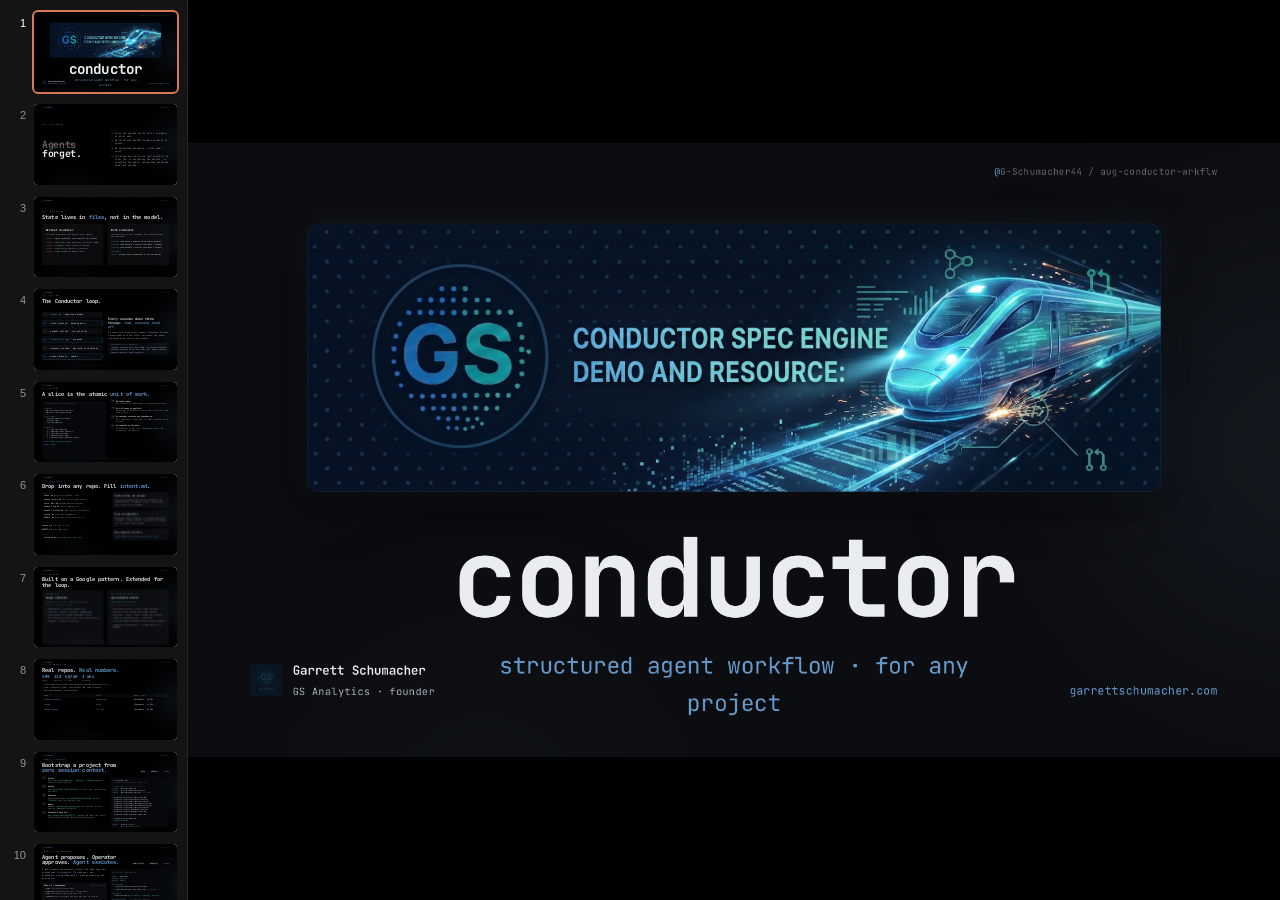
==== commit 19f9ce75: "feat(deck): reorder IN PRODUCTION slide — KPIs top, proof text, repo table Co-Authored-By: Claude So" ====
--- a/docs/index.html
+++ b/docs/index.html
@@ -855,10 +855,24 @@
   /* =====================================================
      08 — IN PRODUCTION
      ===================================================== */
-  .s-proof .body { padding-top: 80px; padding-bottom: 60px; }
-
+  .s-proof .body { padding-top: 60px; padding-bottom: 40px; }
+
+  .s-proof .stat-bar {
+    margin-top: 28px;
+    display: flex;
+    gap: 56px;
+  }
+  .s-proof .proof-text {
+    margin-top: 28px;
+    font-size: 22px;
+    color: var(--muted);
+    line-height: 1.6;
+    max-width: 860px;
+    border-left: 2px solid rgba(102,153,204,0.3);
+    padding-left: 20px;
+  }
   .s-proof .repo-table {
-    margin-top: 32px;
+    margin-top: 28px;
     display: grid;
     grid-template-columns: 1.4fr 1fr 1fr;
     border: 1px solid rgba(102,153,204,0.15);
@@ -883,13 +897,6 @@
   .s-proof .repo-stack { color: var(--muted); }
   .s-proof .repo-stats { color: var(--text); }
 
-  .s-proof .stat-bar {
-    margin-top: 40px;
-    display: flex;
-    gap: 56px;
-    padding-top: 32px;
-    border-top: 1px solid rgba(102,153,204,0.15);
-  }
   .s-proof .stat-bar .stat .n {
     font-size: 56px;
     font-weight: 700;
@@ -1255,6 +1262,15 @@
       <span class="num-eyebrow">07 — IN PRODUCTION</span>
       <h2 class="h-title" style="margin-top: 18px;">Real repos. <span class="brand-tx">Real numbers.</span></h2>
 
+      <div class="stat-bar">
+        <div class="stat"><div class="n">489</div><div class="lbl">commits</div></div>
+        <div class="stat"><div class="n">110</div><div class="lbl">merged PRs</div></div>
+        <div class="stat"><div class="n">60/60</div><div class="lbl">CI green</div></div>
+        <div class="stat"><div class="n">3 wks</div><div class="lbl">1 operator</div></div>
+      </div>
+
+      <p class="proof-text">Three repos. Three stacks. One Conductor scaffold governing all of them — same slice format, same handoff loop, same validator. Different codebases, same workflow.</p>
+
       <div class="repo-table">
         <div class="repo-row head">
           <div class="repo-name">Repo</div>
@@ -1276,13 +1292,6 @@
           <div class="repo-stack">TS + SQL</div>
           <div class="repo-stats">149 commits · 36 PRs</div>
         </div>
-      </div>
-
-      <div class="stat-bar">
-        <div class="stat"><div class="n">489</div><div class="lbl">commits</div></div>
-        <div class="stat"><div class="n">110</div><div class="lbl">merged PRs</div></div>
-        <div class="stat"><div class="n">60/60</div><div class="lbl">CI green</div></div>
-        <div class="stat"><div class="n">3 wks</div><div class="lbl">1 operator</div></div>
       </div>
     </div>
     <div class="footrule"></div>
